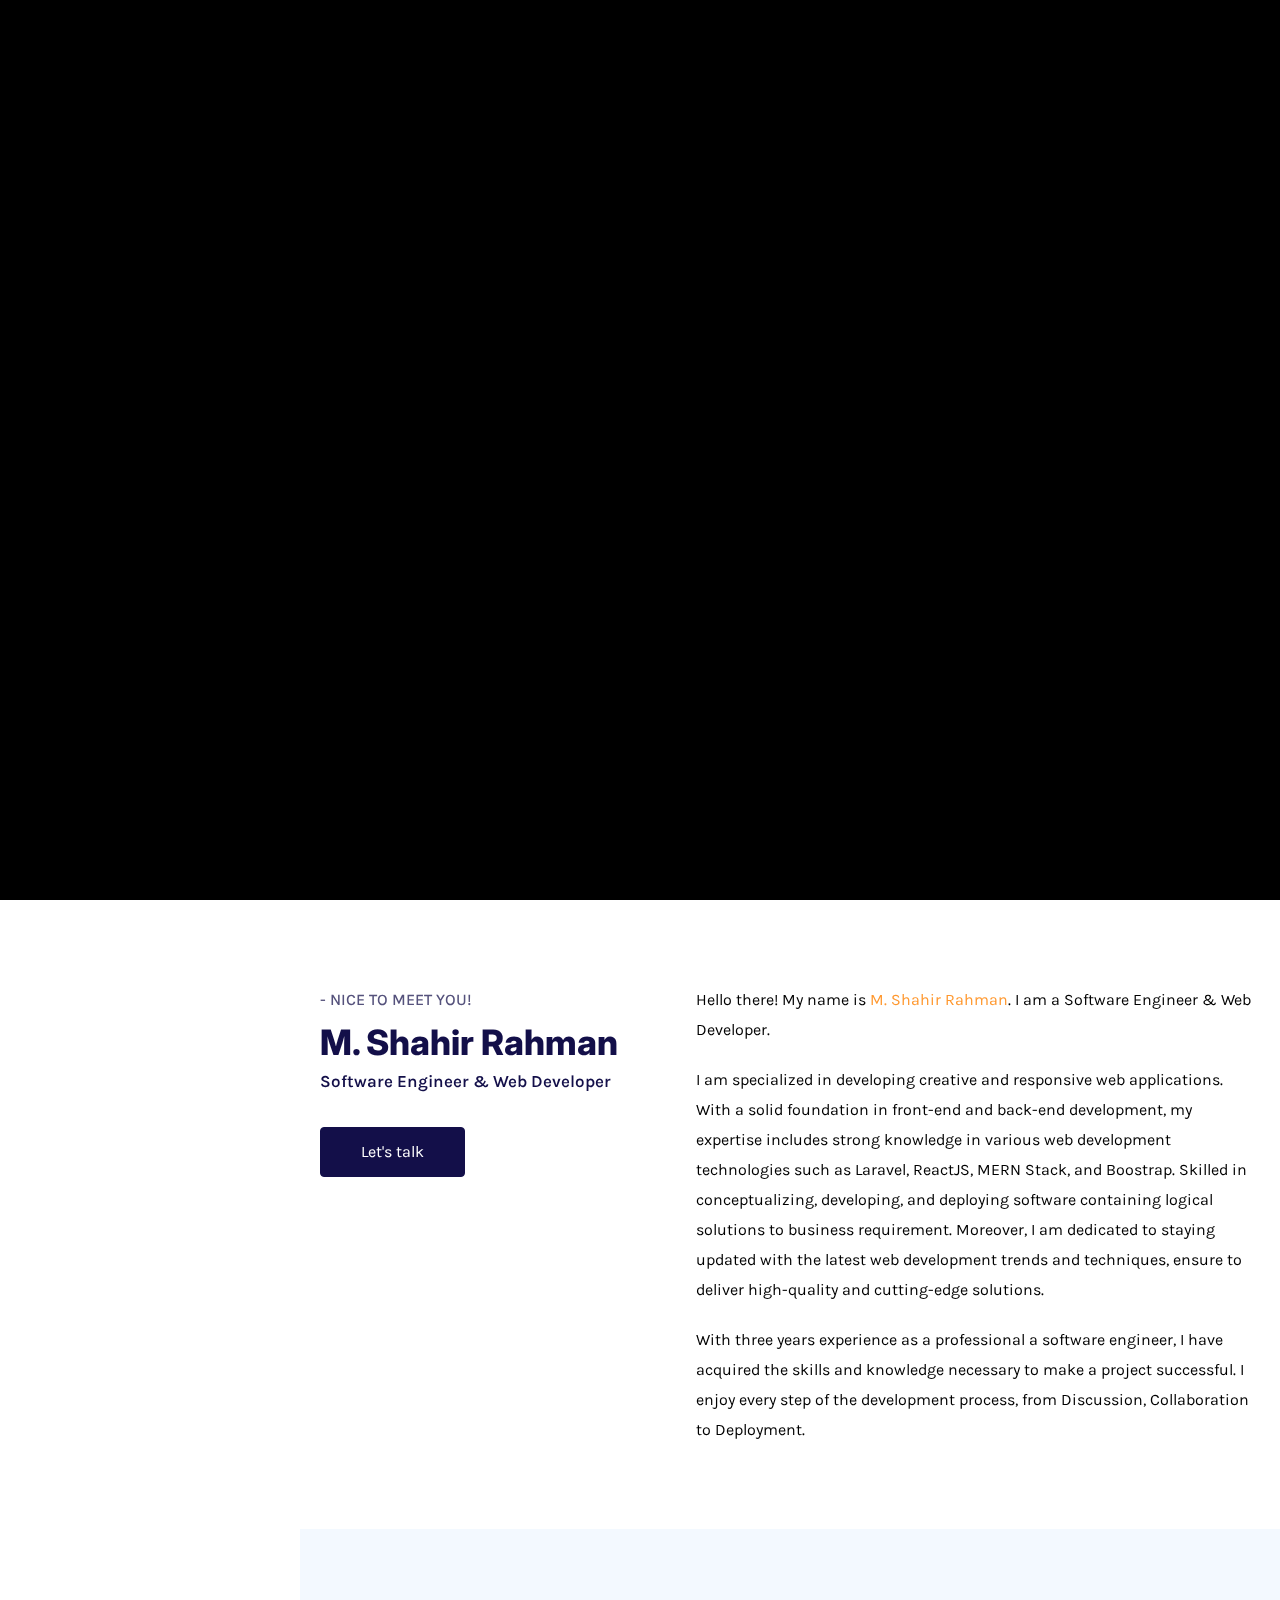
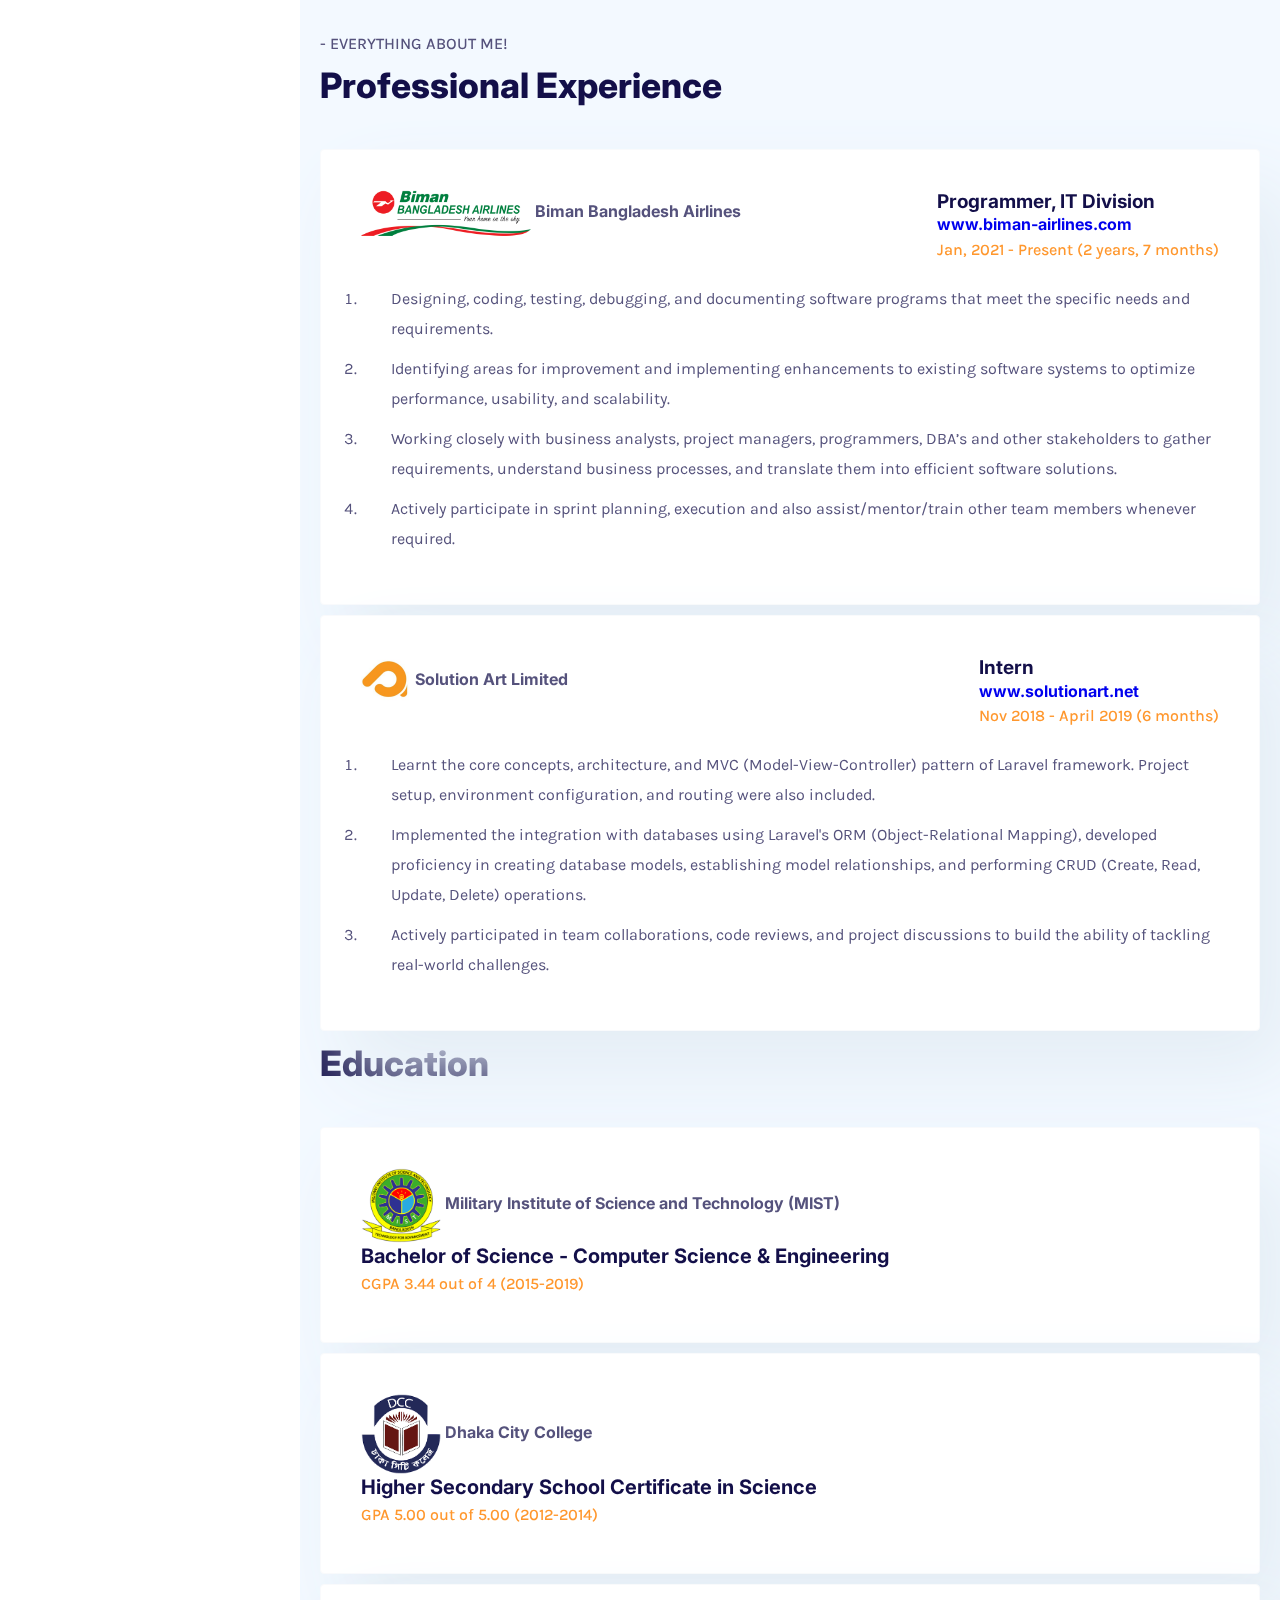
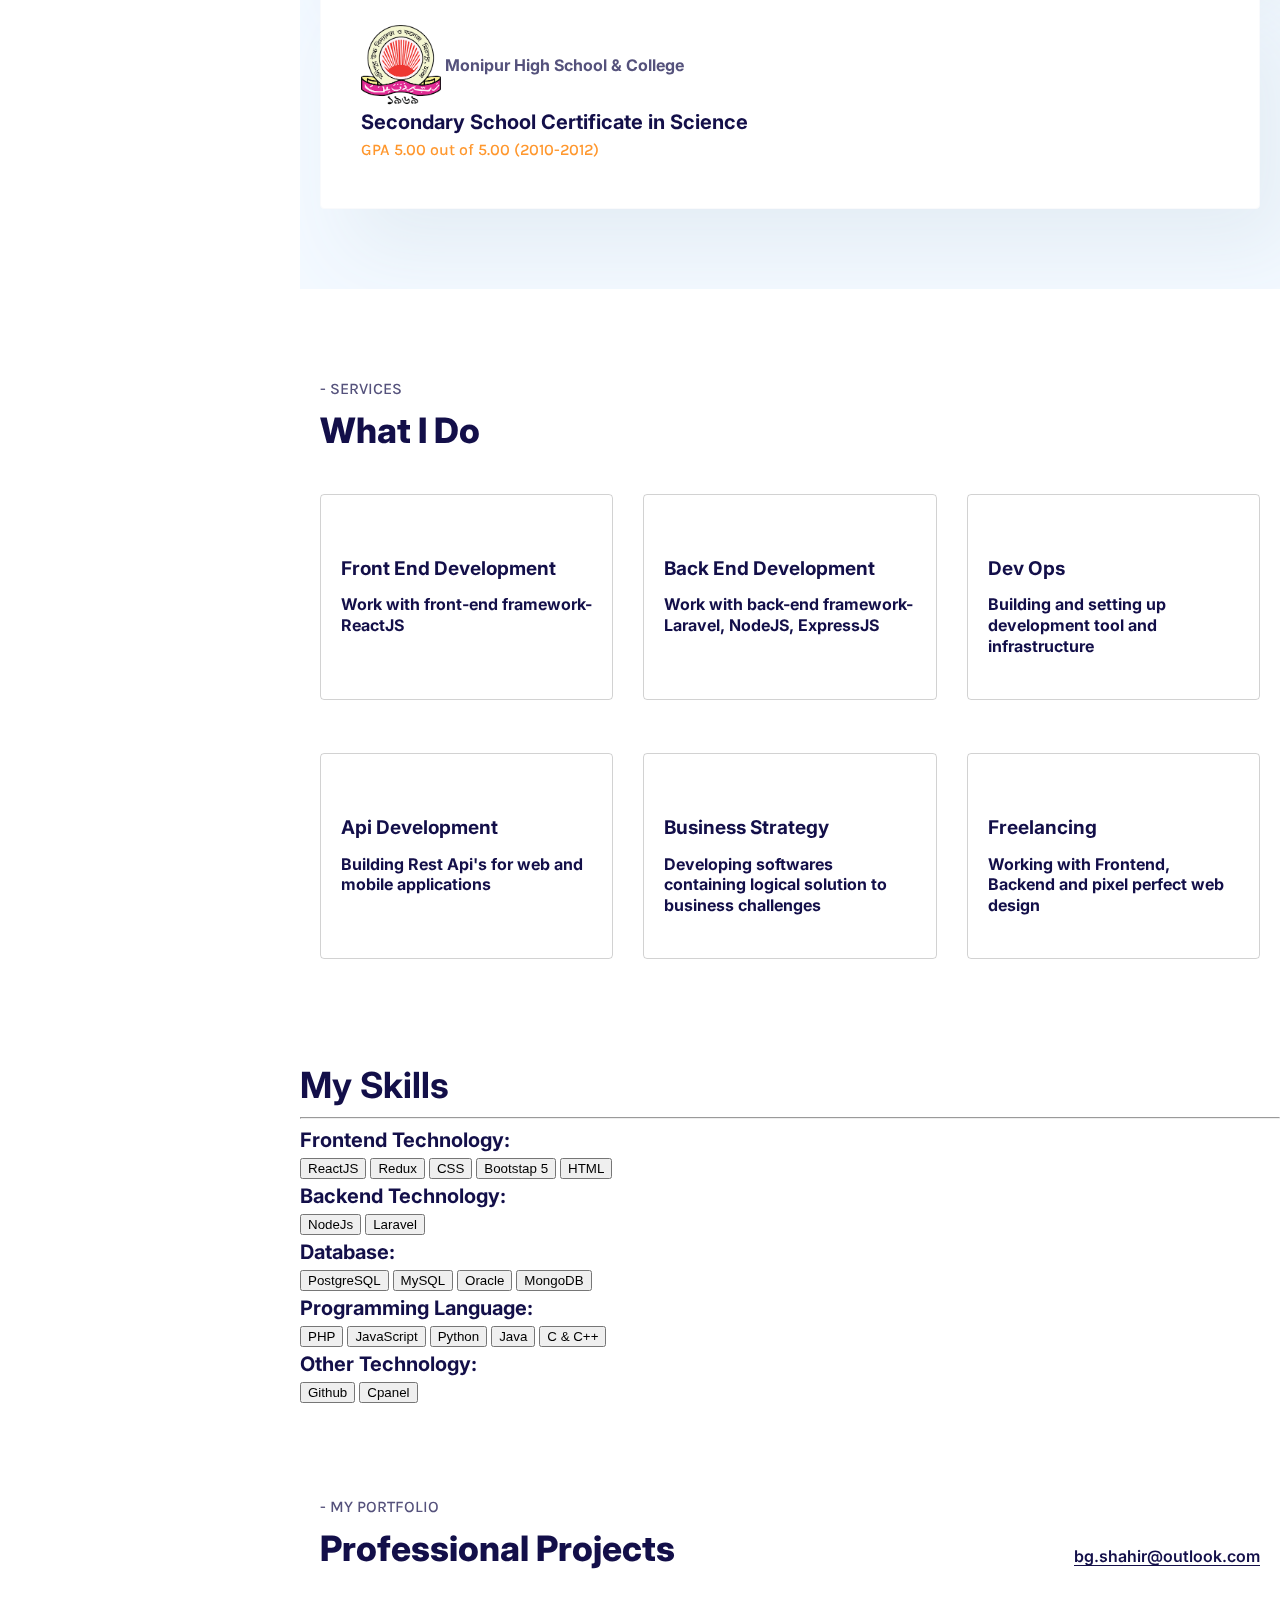
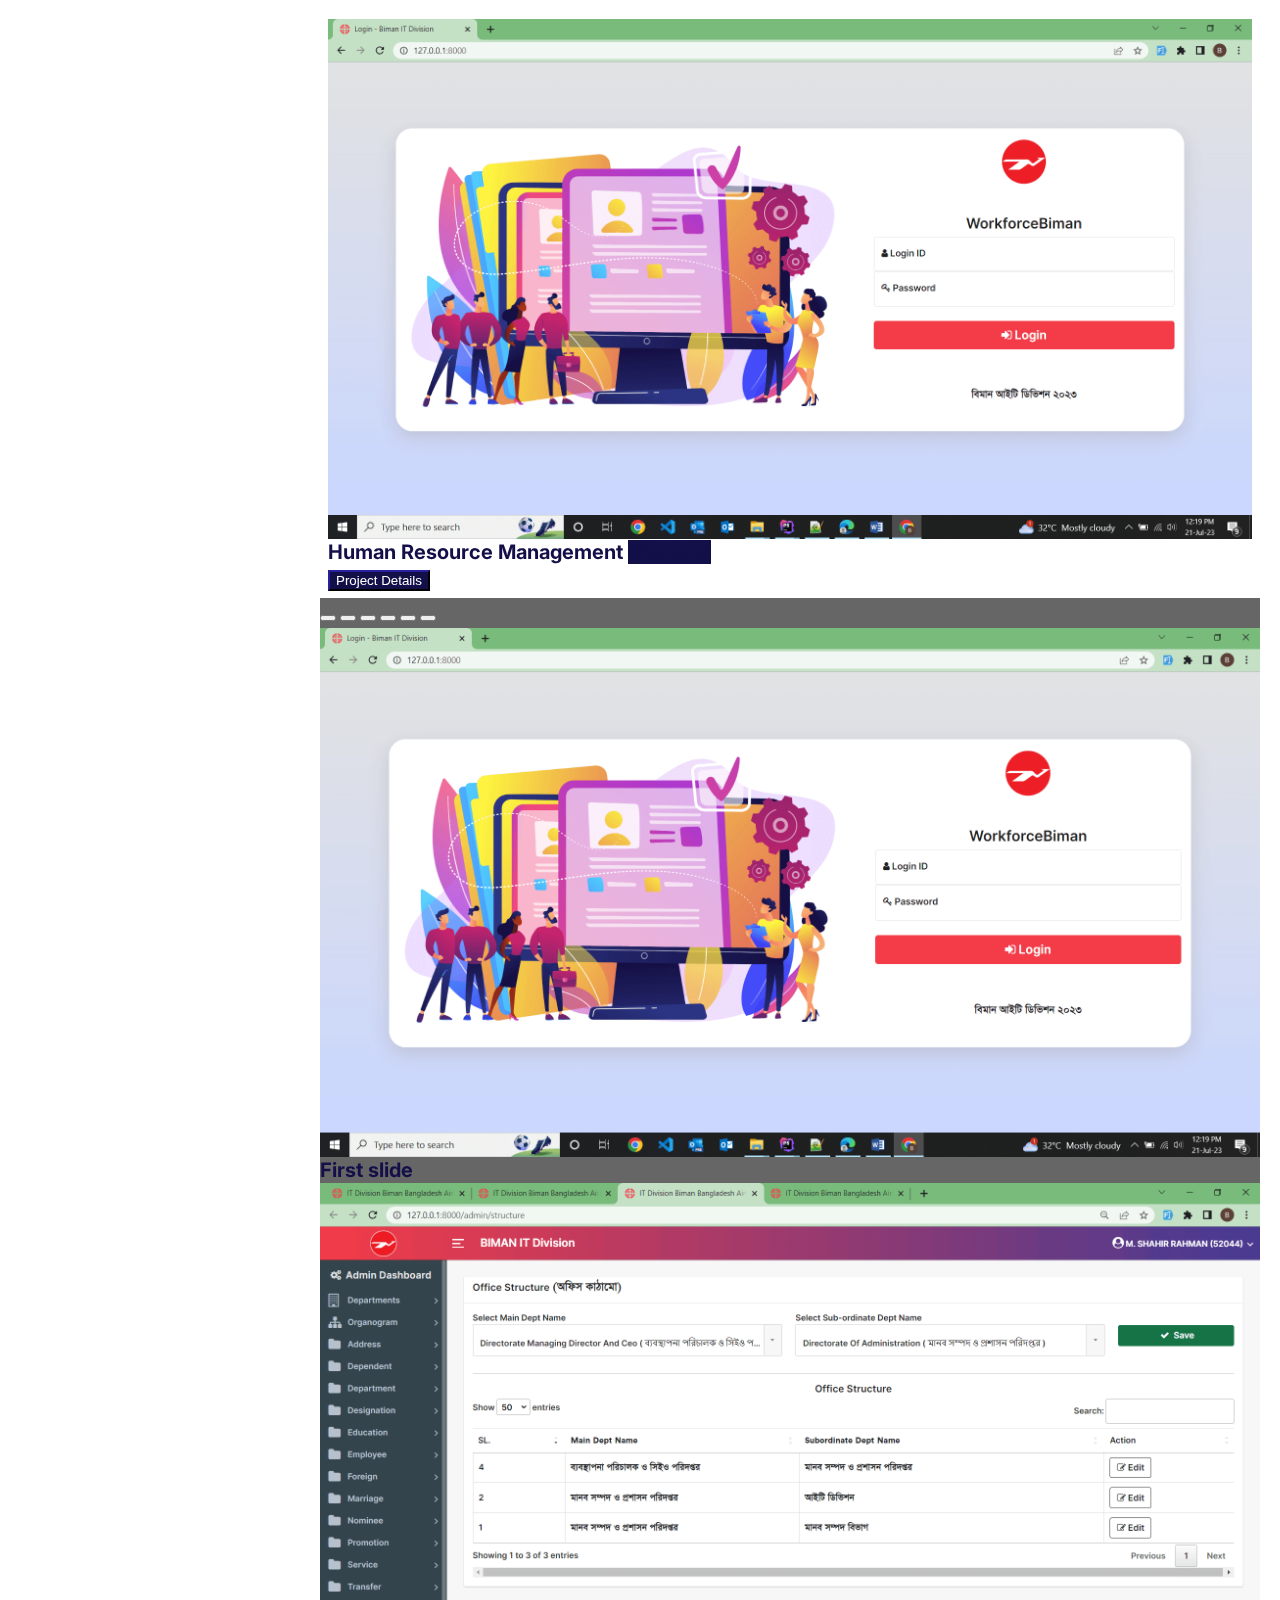
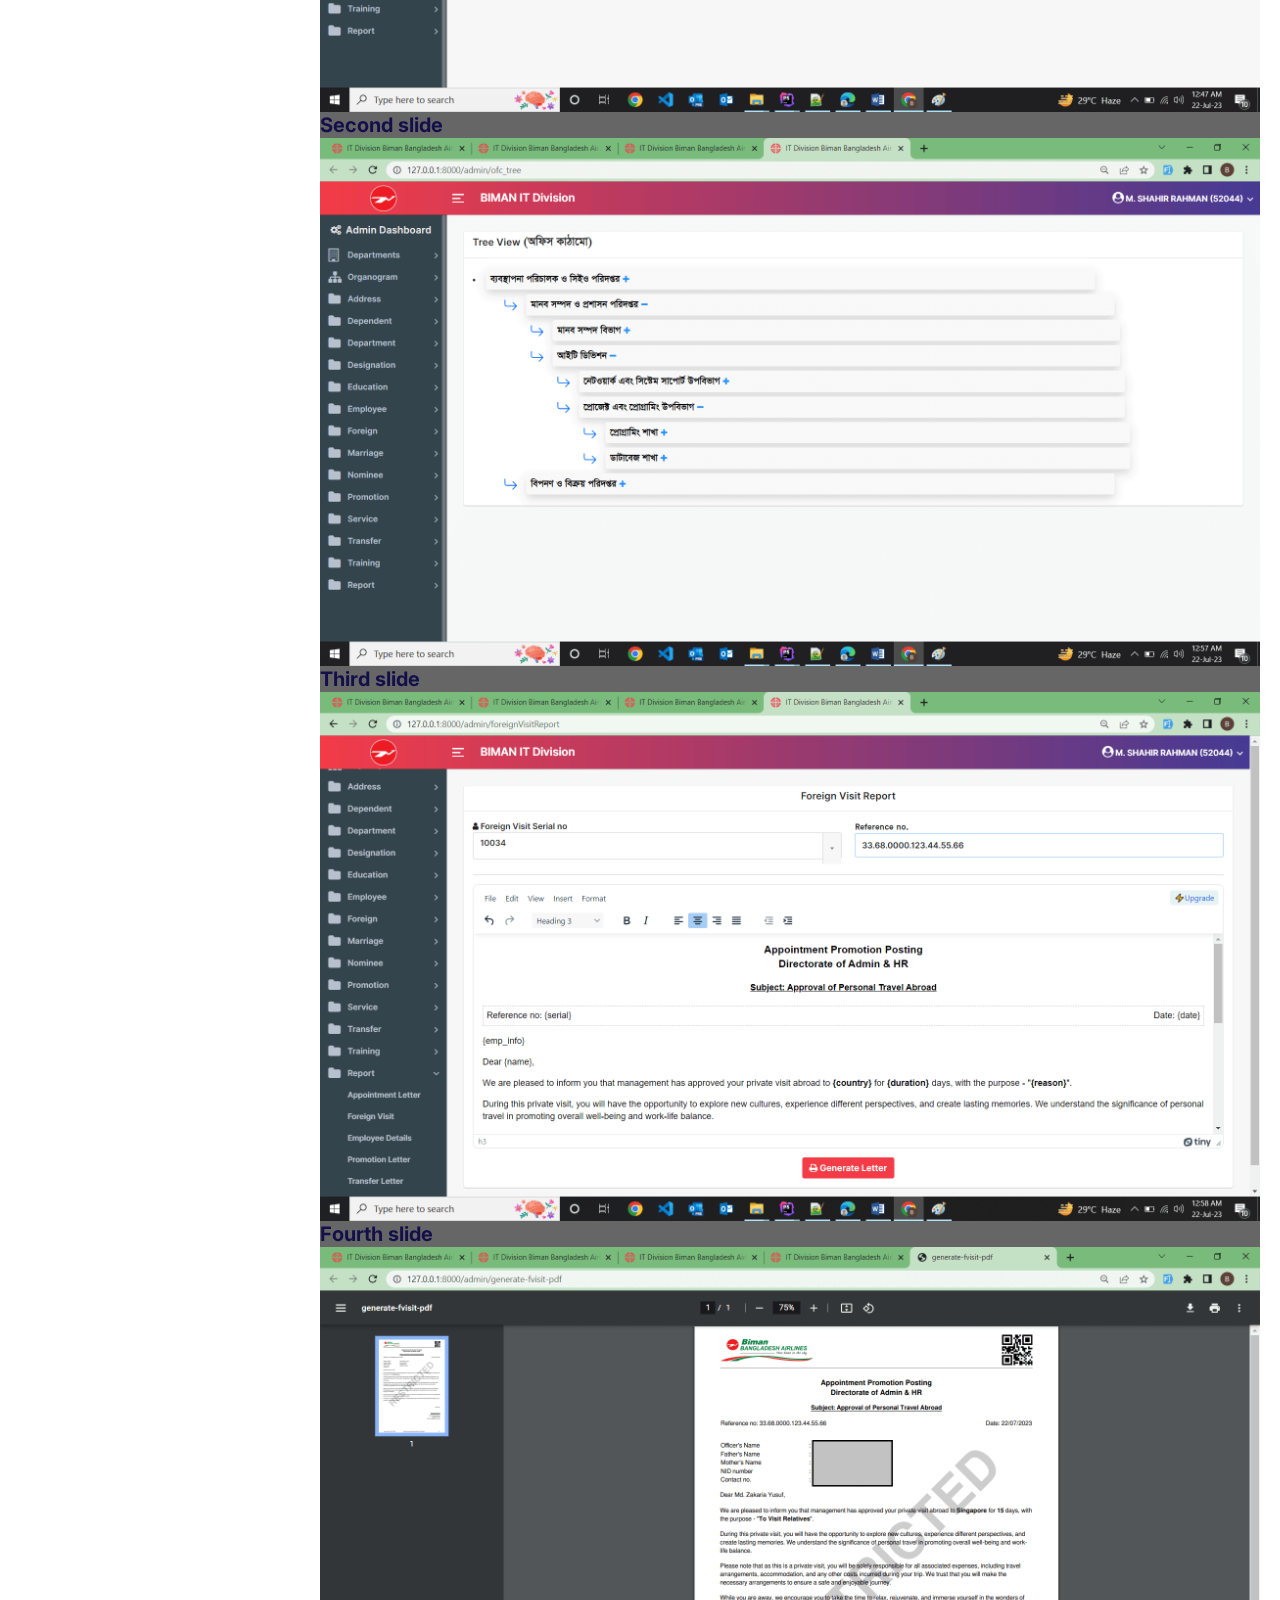
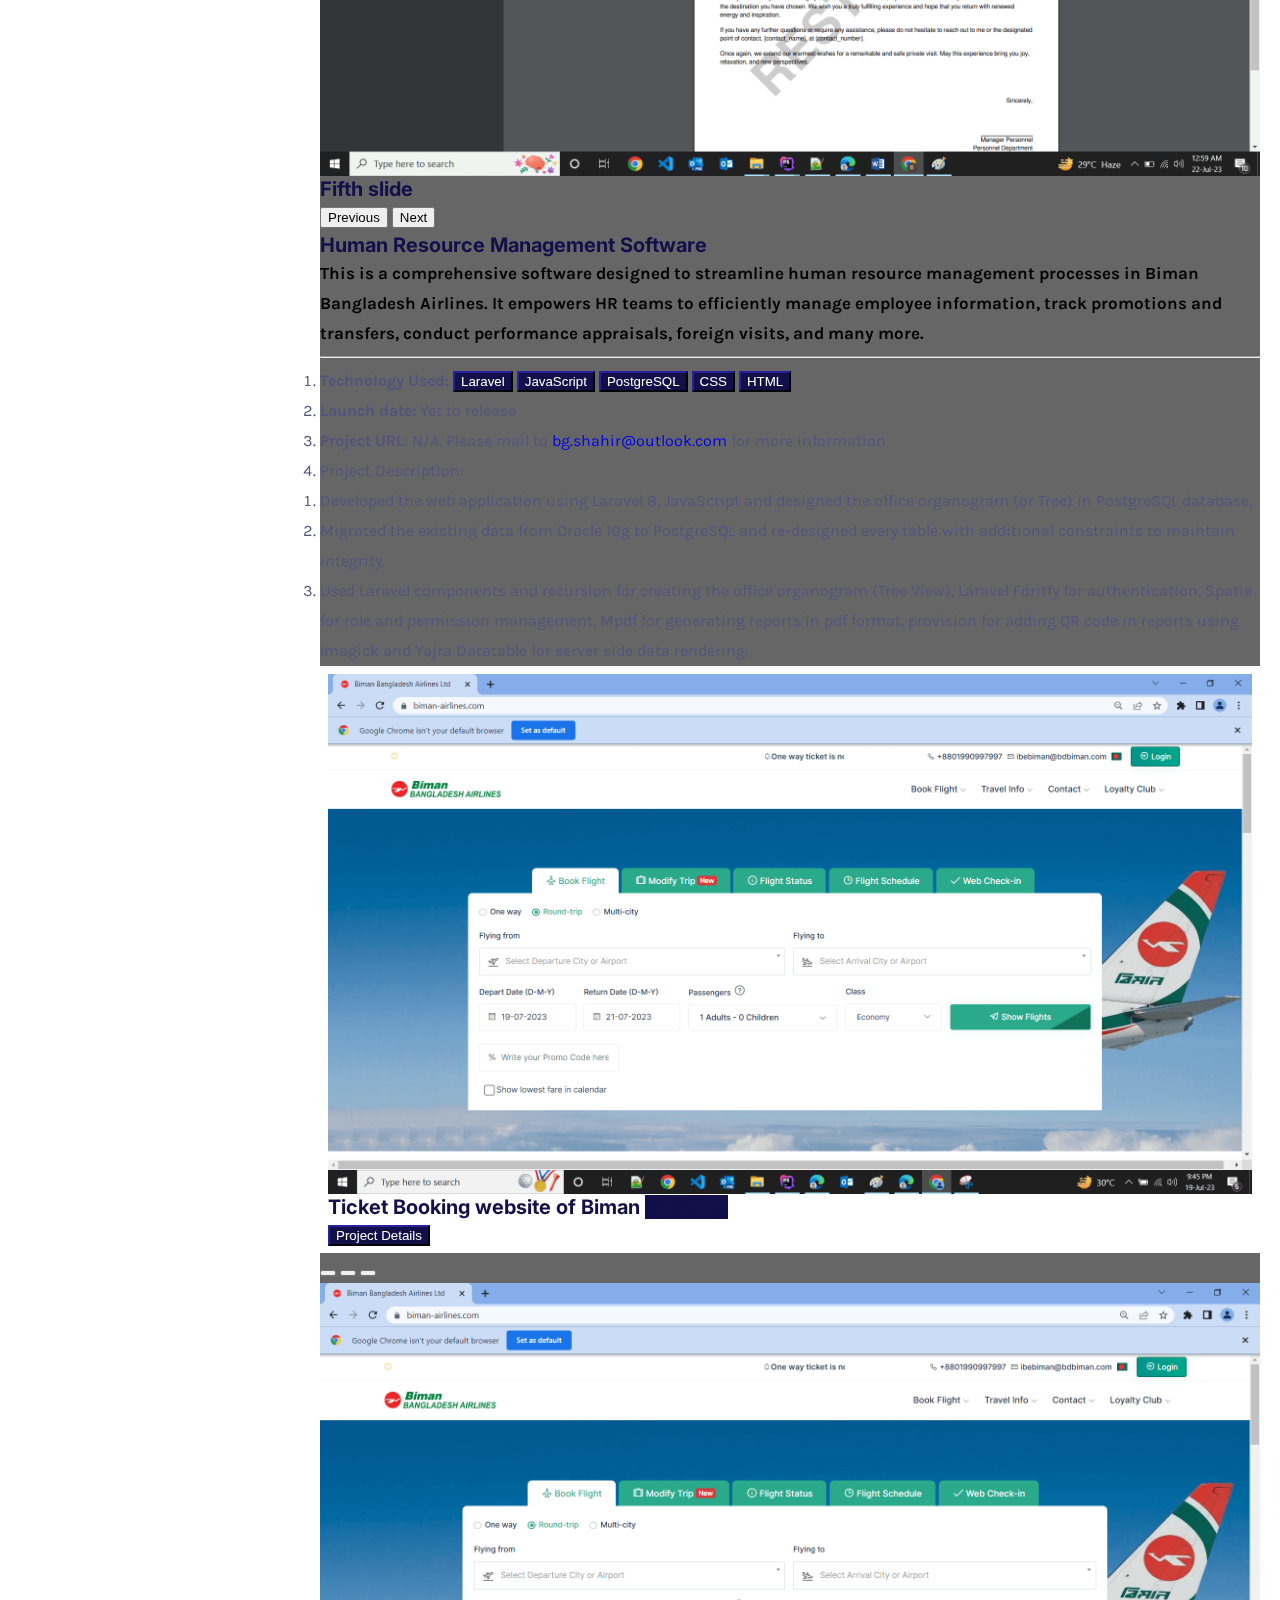
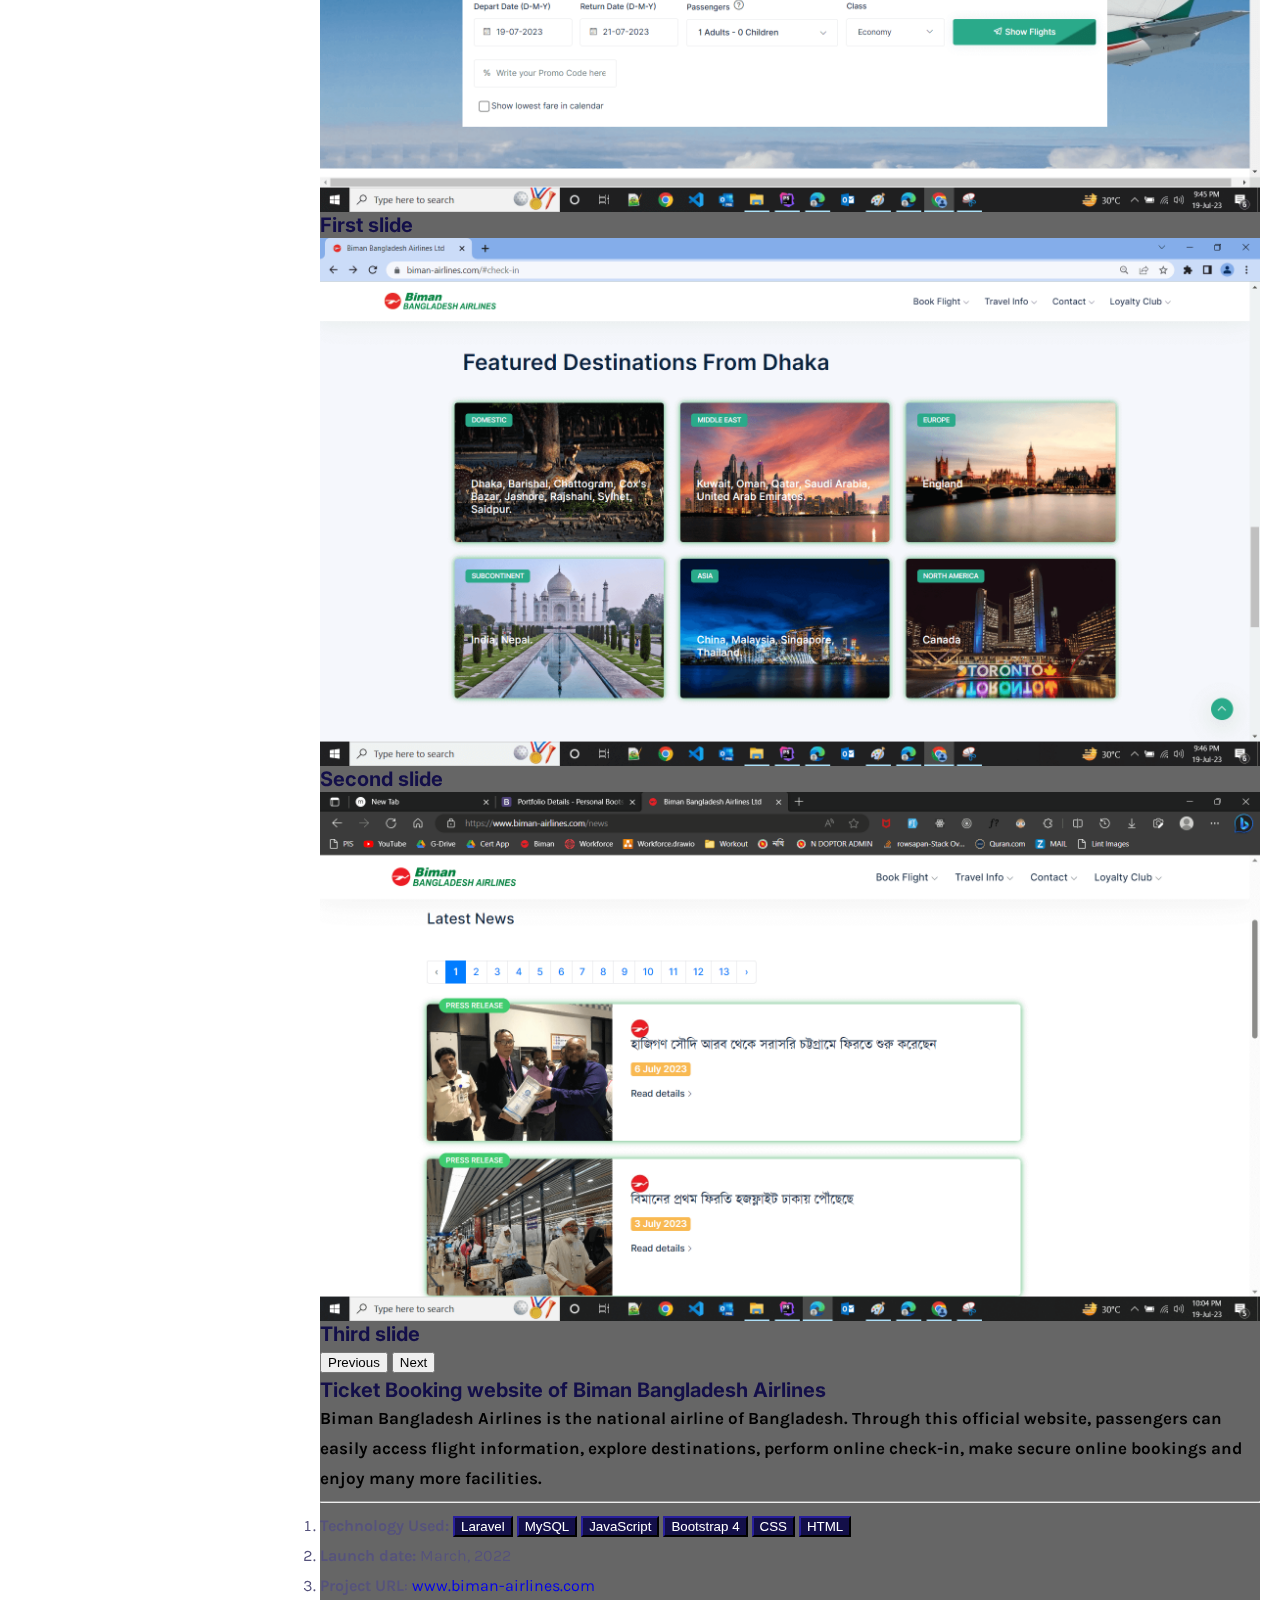
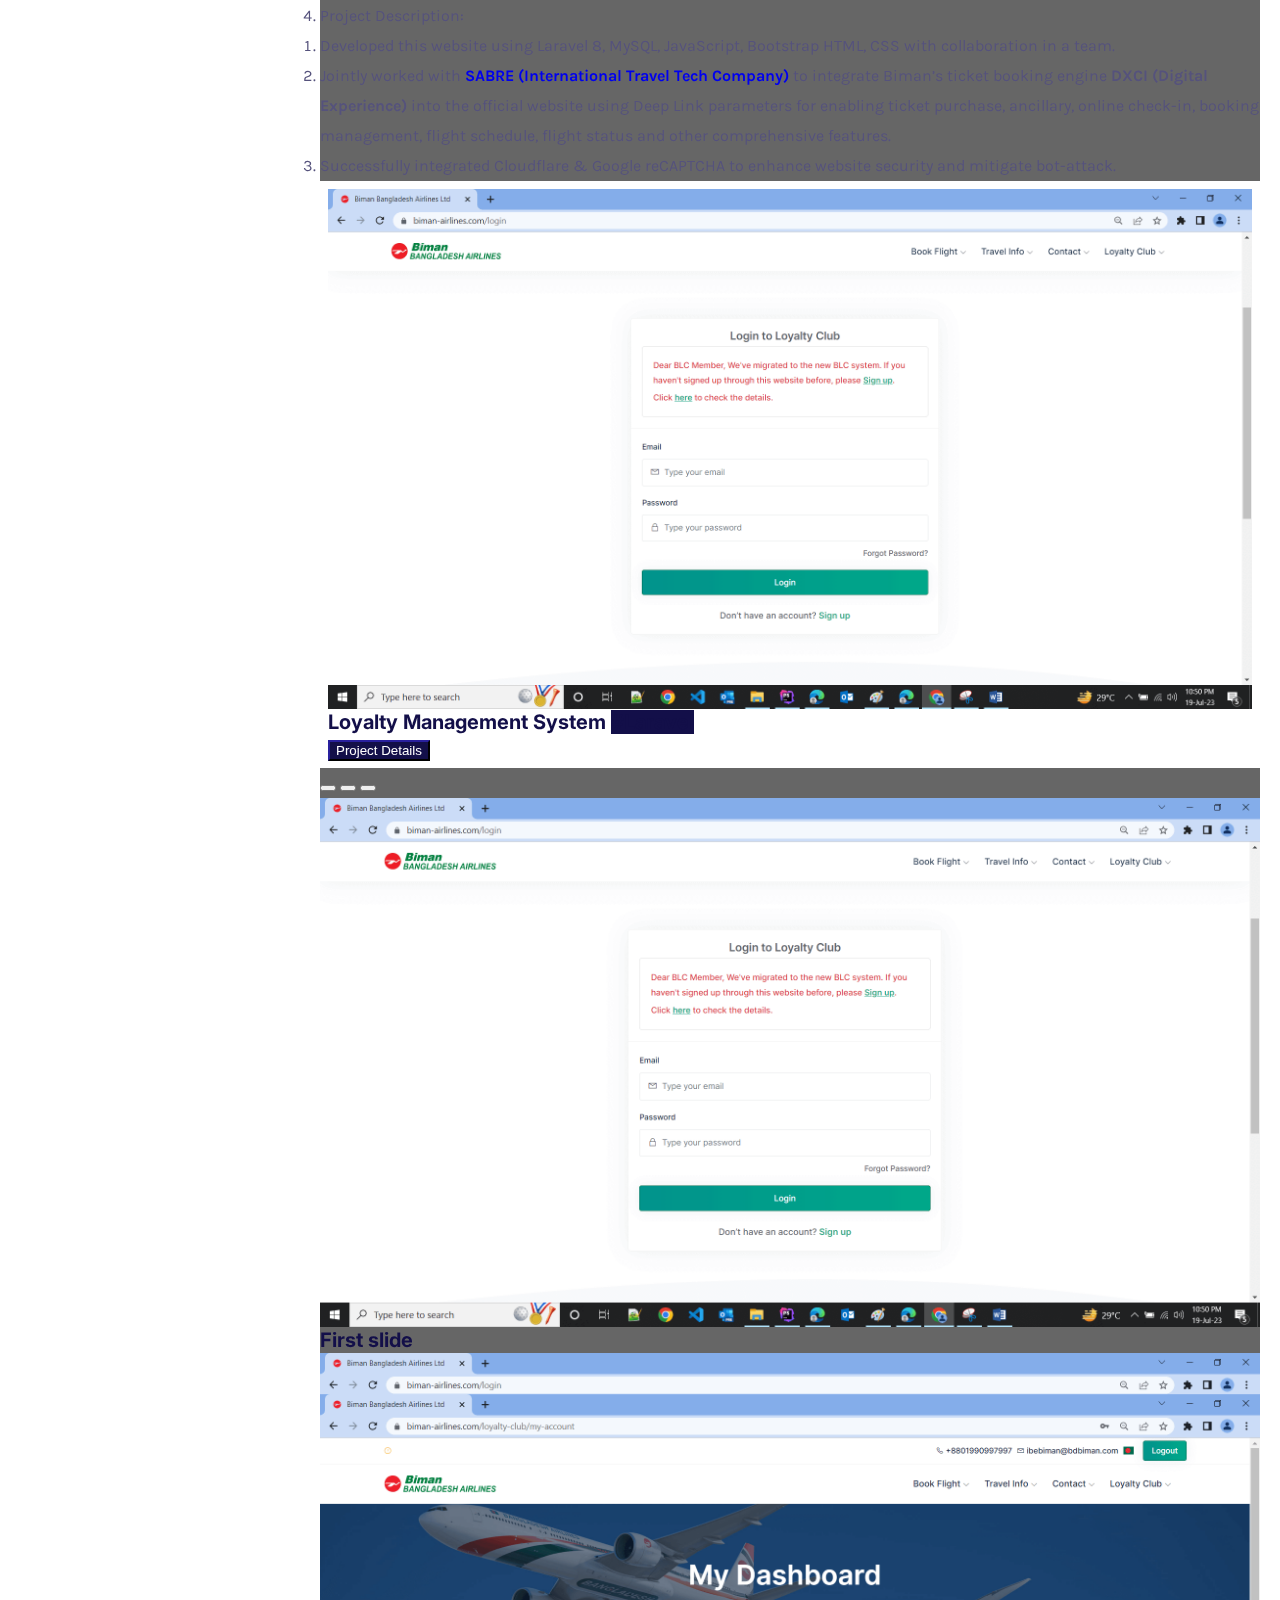
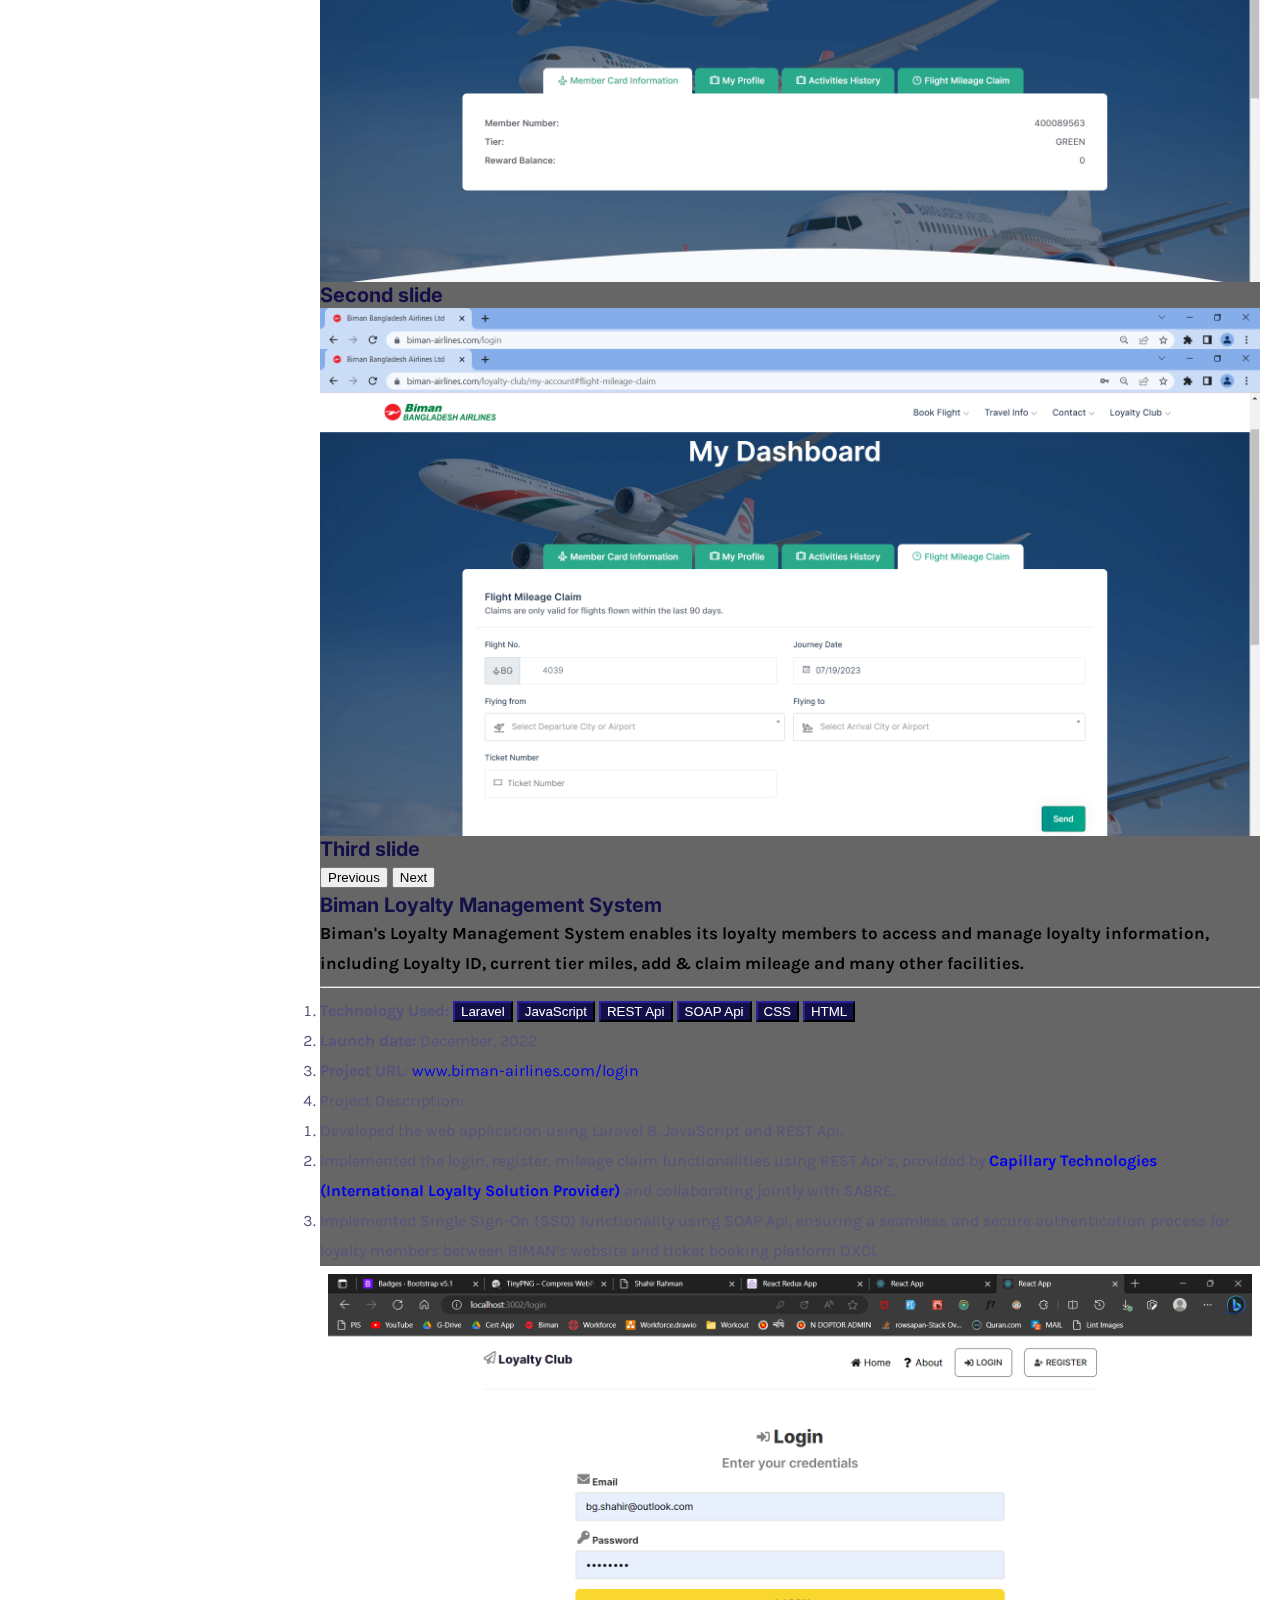
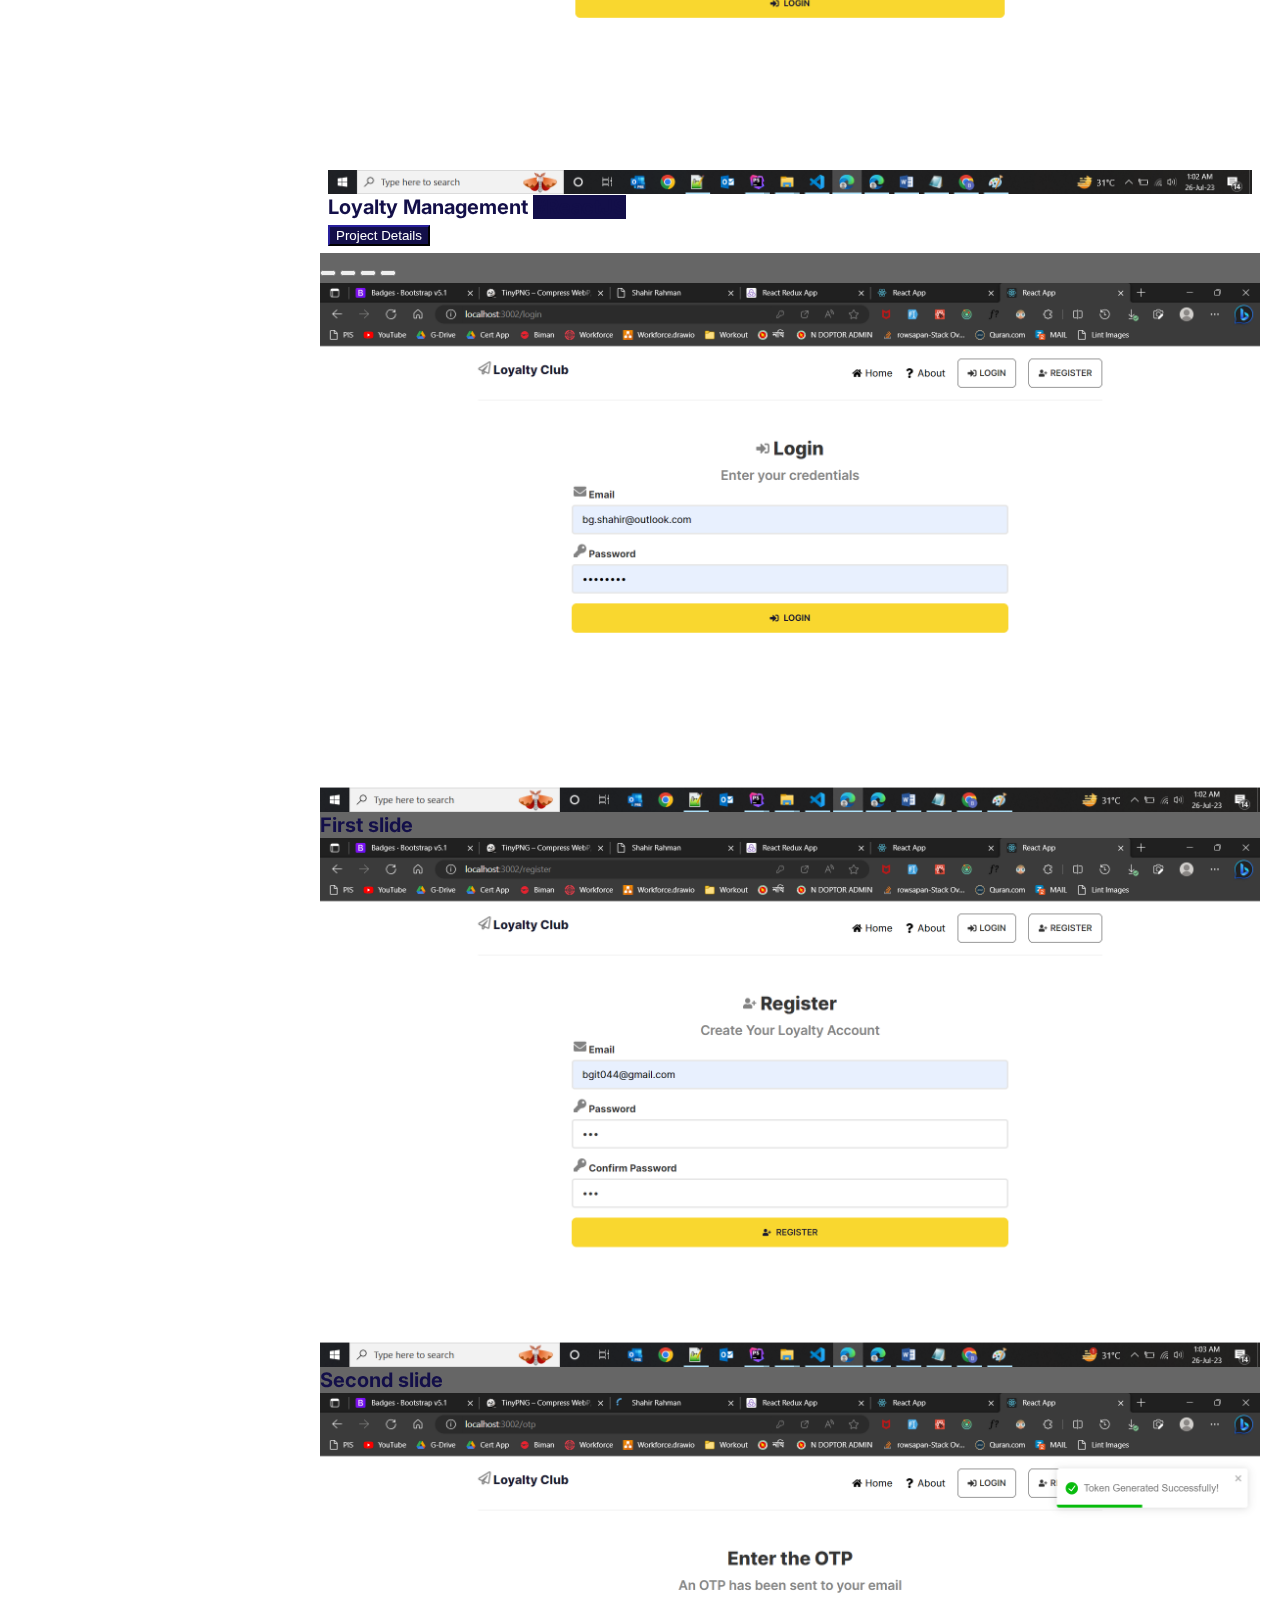
==== index.html @ a98225df "minor change" ====
<!DOCTYPE html>
<!--[if lt IE 7 ]>
<html class="ie ie6" lang="en"> <![endif]-->
<!--[if IE 7 ]>
<html class="ie ie7" lang="en"> <![endif]-->
<!--[if IE 8 ]>
<html class="ie ie8" lang="en"> <![endif]-->
<!--[if (gte IE 9)|!(IE)]><!-->
<html lang="en"> <!--<![endif]-->

<head>

    <meta http-equiv="Content-Type" content="text/html; charset=utf-8"/>

    <meta name="description" content="Name of your web site">
    <meta name="author" content="Marketify">

    <meta name="viewport" content="width=device-width, initial-scale=1, maximum-scale=1">

    <title>Shahir Rahman</title>

    <!-- STYLES -->
    <link href="https://fonts.googleapis.com/css2?family=Karla:ital,wght@0,200;0,300;0,400;0,500;0,600;0,700;0,800;1,200;1,300;1,400;1,500;1,600;1,700;1,800&display=swap"
          rel="stylesheet">
    <link href="https://fonts.googleapis.com/css2?family=Inter:wght@100;200;300;400;500;600;700;800;900&display=swap"
          rel="stylesheet">
    <link href="https://fonts.googleapis.com/css2?family=Kristi&display=swap" rel="stylesheet">

    <link href="https://cdn.jsdelivr.net/npm/bootstrap@5.0.2/dist/css/bootstrap.min.css" rel="stylesheet"
          integrity="sha384-EVSTQN3/azprG1Anm3QDgpJLIm9Nao0Yz1ztcQTwFspd3yD65VohhpuuCOmLASjC" crossorigin="anonymous">

    <link rel="stylesheet" href="https://cdnjs.cloudflare.com/ajax/libs/font-awesome/6.4.0/css/all.min.css" integrity="sha512-iecdLmaskl7CVkqkXNQ/ZH/XLlvWZOJyj7Yy7tcenmpD1ypASozpmT/E0iPtmFIB46ZmdtAc9eNBvH0H/ZpiBw==" crossorigin="anonymous" referrerpolicy="no-referrer" />

    <link rel="stylesheet" type="text/css" href="css/plugins.css"/>
    <link rel="stylesheet" type="text/css" href="css/style.css"/>
    <!--[if lt IE 9]>
    <script type="text/javascript" src="js/modernizr.custom.js"></script> <![endif]-->
    <!-- /STYLES -->

    <style>
        .modal-backdrop {
            /* bug fix - no overlay */
            display: none;
        }
        .modal {
            background-color: rgba(0,0,0,0.6); /* <-- this is the culprit */
            margin-top: -.3rem !important;
            z-index: 20!important; /* Choose a higher value depending on the context */
        }
        /* Position the close button */
        .btn-close {
            position: absolute;
            right: -45px !important; /* Adjust the right position as needed */
            z-index: 9999; /* Ensure it's above other elements */
            font-size: 20px;
            background-color: white;
            border: none;
            cursor: pointer;
            display: block;
            width: 40px;
            height: 40px;
            text-decoration: none;
            color: #fff;
            border: 2px solid #050505;
            border-radius: 10px;
            -webkit-transition: all .3s ease;
            -moz-transition: all .3s ease;
            -ms-transition: all .3s ease;
            -o-transition: all .3s ease;
            transition: all .3s ease;
        }

        .btn-close:hover {
            border-radius: 100%;
        }

        .btn-primary {
            color: #fff;
            background-color: #130F49;
            border-color: #130F49;
        }

        .btn-primary:hover {
            background-color: transparent;
            color: #55527c;
            border-color: #130F49;
        }
        .btn-lg:hover{
            transform: scale(0.98); /* Shrink the button by 5% on hover */
        }
        .btn-primary:focus {
            background-color: transparent;
            color: #55527c;
            border-color: #130F49;
        }
        p{
            color: black;
        }
        .bg-primary {
            background-color: #130F49!important;
        }
    </style>


</head>

<body>

<!-- PRELOADER -->
<div id="preloader">
    <div class="loader_line"></div>
</div>
<!-- /PRELOADER -->

<!-- WRAPPER ALL -->
<div class="elisc_tm_all_wrap" data-magic-cursor="show">

    <div class="dodo_tm_one_page_wrapper">

        <!-- MOBILE MENU -->
        <div class="elisc_tm_topbar">
            <div class="topbar_inner">
                <div class="logo" data-type="image">
                    <!-- You can use text or image as logo. data-type values are: "image" and "text"  -->
                    <h5>Shahir Rahman</h5>
                    <a class="text" href="#"><span>Shahir</span></a>
                </div>
                <div class="trigger">
                    <div class="hamburger hamburger--slider">
                        <div class="hamburger-box">
                            <div class="hamburger-inner"></div>
                        </div>
                    </div>
                </div>
            </div>
        </div>
        <div class="elisc_tm_mobile_menu">
            <div class="inner">
                <div class="wrapper">
                    <div class="avatar">
                        <div class="image" data-img-url="img/portfolio/main_pic.jpg"></div>
                    </div>
                    <div class="menu_list">
                        <ul class="anchor_nav">
                            <li class="current"><a href="#home">Home</a></li>
                        <li><a href="#about">About</a></li>
                        <li><a href="#experience">Experience</a></li>
                        <li><a href="#service">Services</a></li>
                        <li><a href="#skill">Skills</a></li>
                        <li><a href="#portfolio">Portfolio</a></li>
                        <li><a href="#contact">Contact</a></li>
                        </ul>
                    </div>
                    <!-- <div class="social">
                        <ul>
                            <li><a href="#"><img class="svg" src="img/svg/social/facebook.svg" alt=""/></a></li>
                            <li><a href="#"><img class="svg" src="img/svg/social/twitter.svg" alt=""/></a></li>
                            <li><a href="#"><img class="svg" src="img/svg/social/instagram.svg" alt=""/></a></li>
                            <li><a href="#"><img class="svg" src="img/svg/social/dribbble.svg" alt=""/></a></li>
                            <li><a href="#"><img class="svg" src="img/svg/social/tik-tok.svg" alt=""/></a></li>
                        </ul>
                    </div> -->
                    <div class="copyright">
                        <p>Copyright Shahir Rahman &copy; 2023</p>
                    </div>
                </div>
            </div>
        </div>

        <!-- /MOBILE MENU -->

        <!-- SIDEBAR -->
        <div class="elisc_tm_sidebar">
            <div class="sidebar_inner">
                <div class="author">
                    <div class="image">
                        <img src="img/thumbs/1-1.jpg" alt=""/>
                        <div class="main" data-img-url="img/portfolio/main_pic_square.jpg"></div>
                    </div>
                    <div class="name">
                        <h3><span>Shahir Rahman<span class="back">Shahir Rahman</span></span></h3>
                    </div>
                </div>
                <div class="menu scrollable">
                    <ul class="anchor_nav">
                        <li class="current"><a href="#home">Home</a></li>
                        <li><a href="#about">About</a></li>
                        <li><a href="#experience">Experience</a></li>
                        <li><a href="#service">Services</a></li>
                        <li><a href="#skill">Skills</a></li>
                        <li><a href="#portfolio">Portfolio</a></li>
                        <li><a href="#contact">Contact</a></li>
                    </ul>
                </div>
                <div class="copyright">
                    <!-- <div class="social">
                        <ul>
                            <li><a href="#"><i class="icon-facebook-1"></i></a></li>
                            <li><a href="#"><i class="icon-twitter-1"></i></a></li>
                            <li><a href="https://www.linkedin.com/in/shahir-rahman-493019a9/"><i class="icon-linkedin-1"></i></a></li>
                        </ul>
                    </div> -->
                    <div class="text">
                        <p>Copyright © 2023 M. Shahir Rahman. All rights reserved.</p>
                    </div>
                </div>
            </div>
        </div>
        <!-- /SIDEBAR -->

        <!-- MAINPART -->
        <div class="elisc_tm_mainpart">
            <div class="mainpart_inner">
                <!-- HOME -->
                <div class="elisc_tm_section animated" id="home">
                    <div class="elisc_tm_home">
                        <div class="tm_content">
                            <div class="details">
                                <div class="left">
                                    <div class="title">
                                        <h3>Hi, I'm <span class="blueColor">Shahir!</span></h3>
                                        <h3>
												<span class="cd-headline rotate-1"> <!-- ANIMATE TEXT VALUES: zoom, rotate-1, letters type, letters rotate-2, loading-bar, slide, clip, letters rotate-3, letters scale, push,  -->
													<span class="blc">Creative</span>
													<span class="cd-words-wrapper">
													  <b class="is-visible">Web Developer</b>
													  <b>Software Eng.</b>
													  <b>Programmer</b>
													</span>
												</span>
                                        </h3>
                                        <h5>from Bangladesh</h5>
                                    </div>
                                    <div class="subtitle">
                                        <p>I'm a Software Engineer &amp; Web Developer having <span class="blueColor">3+ years</span> of experience. My expertise includes proficiency in Laravel, ReactJS, MERN Stack, REST Api, SOAP Api, Bootstrap, CSS.
                                        </p>
                                    </div>
                                    <div class="buttons">
                                        <div class="elisc_tm_button">
                                            <a class="anchor" href="#portfolio">My projects</a>
                                        </div>
                                        <div class="elisc_tm_button" data-style="border">
                                            <a class="anchor" href="cv/shahir_rahman_resume.pdf" target="_blank"><i class="fa-solid fa-download"></i> Download CV</a>
                                            
                                        </div>
                                    </div>
                                    <div class="info">
                                        <ul>
                                            <li><a href="mailto:bg.shahir@outlook.com"><i class="fa-solid fa-envelope"></i> bg.shahir@outlook.com</a></li>
                                            <li><a href="tel:+8801931131690"><i class="fa-solid fa-phone"></i> +8801931131690</a></li>
                                            <li><a href="https://www.linkedin.com/in/shahir-rahman-493019a9/" target="_blank"><i class="fa-brands fa-linkedin"></i> M. Shahir Rahman</a></li>
                                            <li><a href="https://www.linkedin.com/in/shahir-rahman-493019a9/" target="_blank"><i class="fa-brands fa-linkedin"></i> M. Shahir Rahman</a></li>
                                            <li><a class="href_location" href="#"><i class="fa-solid fa-location-dot"></i> Dhaka, Bangladesh</a></li>
                                        </ul>
                                    </div>
                                </div>
                                <div class="right">
                                    <img src="img/portfolio/main_pic_square.jpg" alt=""/>
                                </div>
                            </div>
                        </div>
                    </div>
                </div>
                <!-- /HOME -->

                <!-- ABOUT -->
                <div class="elisc_tm_section" id="about">
                    <div class="elisc_tm_about">
                        <div class="tm_content">
                            <div class="elisc_tm_biography">
                                <div class="left">
                                    <div class="title">
                                        <span class="mini"> - Nice to meet you!</span>
                                        <h3 class="name">M. Shahir Rahman</h3>
                                        <span class="job">
												<span class="cd-headline rotate-1"> <!-- ANIMATE TEXT VALUES: zoom, rotate-1, letters type, letters rotate-2, loading-bar, slide, clip, letters rotate-3, letters scale, push,  -->
													<span class="blc">Software Engineer &amp;</span>
													<span class="cd-words-wrapper">
													  <b class="is-visible">Web Developer</b>
													  <b>Programmer</b>
													</span>
												</span>
											</span>
                                    </div>
                                    <div class="elisc_tm_button">
                                        <a class="anchor" href="#contact">Let's talk</a>
                                    </div>
                                </div>
                                <div class="right">
                                    <div class="text">
                                        <p>Hello there! My name is <span class="yellowColor">M. Shahir Rahman</span>. I
                                            am a Software Engineer &amp; Web Developer.
                                        <p>
                                            I am specialized in developing creative and responsive web applications. With a solid foundation in front-end and back-end development, my expertise includes strong knowledge in various web development technologies such as Laravel, ReactJS, MERN Stack, and Boostrap. Skilled in conceptualizing, developing, and deploying software containing logical solutions to business requirement. Moreover, I am dedicated to staying updated with the latest web development trends and techniques, ensure to deliver high-quality and cutting-edge solutions.
                                        </p>
                                        <p>With three years experience as a professional a software engineer, I have
                                            acquired the skills and knowledge necessary to make a project successful.
                                            I enjoy every step of the development process, from Discussion, Collaboration to Deployment.
                                        </p>
                                    </div>
                                </div>
                            </div>
                        </div>

                        <div class="elisc_tm_experience" id="experience">
                            <div class="tm_content">
                                <div class="elisc_tm_title">
                                    <span>- Everything about me!</span>
                                    <h3>Professional Experience</h3>
                                </div>
                                <div class="list">
                                    <ul>
                                        <li>
                                            <div class="list_inner">
                                                <div class="short">
                                                    <div class="place">
                                                        <img style="width: 170px; height: auto;" src="img/logo/1080x300.png" alt=""/>
                                                        <span><strong>Biman Bangladesh Airlines</strong></span>
                                                    </div>
                                                    <div class="job">
                                                        <h3>Programmer, IT Division</h3>
                                                        <h6><a href="www.biman-airlines.com">www.biman-airlines.com</a></h6>
                                                        <span class="yellowColor">Jan, 2021 - Present (2 years, 7 months)</span>
                                                    </div>
                                                    
                                                </div>
                                                <div class="text">
                                                    <p>
                                                        <ol class="list-group list-group-numbered">
                                                            <li class="list-group-item d-flex justify-content-between align-items-start">
                                                              <div class="ms-2 me-auto">
                                                                <div class="fw-bold">Designing, coding, testing, debugging, and documenting software programs that meet the specific needs and requirements.</div>
                                                              </div>
                                                            </li>
                                                            <li class="list-group-item d-flex justify-content-between align-items-start">
                                                              <div class="ms-2 me-auto">
                                                                <div class="fw-bold">Identifying areas for improvement and implementing enhancements to existing software systems to optimize performance, usability, and scalability.</div>
                                                              </div>
                                                            </li>
                                                            <li class="list-group-item d-flex justify-content-between align-items-start">
                                                              <div class="ms-2 me-auto">
                                                                <div class="fw-bold">Working closely with business analysts, project managers, programmers, DBA’s and other stakeholders to gather requirements, understand business processes, and translate them into efficient software solutions.</div>
                                                              </div>
                                                            </li>
                                                            <li class="list-group-item d-flex justify-content-between align-items-start">
                                                                <div class="ms-2 me-auto">
                                                                  <div class="fw-bold">Actively participate in sprint planning, execution and also assist/mentor/train other team members whenever required.</div>
                                                                </div>
                                                              </li>
                                                          </ol>
                                                      </p>
                                                </div>
                                            </div>
                                        </li>
                                        <li>
                                            <div class="list_inner">
                                                <div class="short">
                                                    <div class="place">
                                                        <img style="width: 50px; height: auto;" src="img/logo/solution_art_ltd.jpg" alt=""/>
                                                        <span><strong>Solution Art Limited</strong></span>
                                                    </div>
                                                    <div class="job">
                                                        <h3>Intern</h3>
                                                        <h6><a href="www.solutionart.net">www.solutionart.net</a></h6>
                                                        <span class="yellowColor">Nov 2018 - April 2019 (6 months)</span>
                                                    </div>
                                                </div>
                                                <div class="text">
                                                    <p>
                                                        <ol class="list-group list-group-numbered">
                                                            <li class="list-group-item d-flex justify-content-between align-items-start">
                                                              <div class="ms-2 me-auto">
                                                                <div class="fw-bold">Learnt the core concepts, architecture, and MVC (Model-View-Controller) pattern of Laravel framework. Project setup, environment configuration, and routing were also included.</div>
                                                              </div>
                                                            </li>
                                                            <li class="list-group-item d-flex justify-content-between align-items-start">
                                                              <div class="ms-2 me-auto">
                                                                <div class="fw-bold">Implemented the integration with databases using Laravel's ORM (Object-Relational Mapping), developed proficiency in creating database models, establishing model relationships, and performing CRUD (Create, Read, Update, Delete) operations.
                                                                </div>
                                                              </div>
                                                            </li>
                                                            <li class="list-group-item d-flex justify-content-between align-items-start">
                                                              <div class="ms-2 me-auto">
                                                                <div class="fw-bold">Actively participated in team collaborations, code reviews, and project discussions to build the ability of tackling real-world challenges.</div>
                                                              </div>
                                                            </li>
                                                          </ol>
                                                      </p>
                                                </div>
                                            </div>
                                        </li>
                                    </ul>
                                </div>
                                <div class="elisc_tm_title">
                                    <h3>Education</h3>
                                </div>
                                <div class="list">
                                    <ul>
                                        <li>
                                            <div class="list_inner">
                                                <div class="place">
                                                    <img style="width: 80px; height: auto;" src="img/logo/mist.png" alt=""/>
                                                    <span><strong> Military Institute of Science and Technology (MIST) </strong></span>
                                                </div>
                                                <div class="job">
                                                    <h5>Bachelor of Science - Computer Science & Engineering</h5>
                                                    <span  class="yellowColor">CGPA 3.44 out of 4 (2015-2019)</span>
                                                </div>
                                                <!-- /Modalbox Info Start -->

                                            </div>
                                        </li>
                                        <li>
                                            <div class="list_inner">
                                                <div class="place">
                                                    <img style="width: 80px; height: auto;" src="img/logo/city_college.png" alt=""/>
                                                    <span><strong> Dhaka City College </strong></span>
                                                </div>
                                                <div class="job">
                                                    <h5>Higher Secondary School Certificate in Science</h5>
                                                    <span  class="yellowColor">GPA 5.00 out of 5.00 (2012-2014)</span>
                                                </div>
                                                <!-- /Modalbox Info Start -->

                                            </div>
                                        </li>
                                        <li>
                                            <div class="list_inner">
                                                <div class="place">
                                                    <img style="width: 80px; height: auto;" src="img/logo/monipur.png" alt=""/>
                                                    <span><strong> Monipur High School & College </strong></span>
                                                </div>
                                                <div class="job">
                                                    <h5>Secondary School Certificate in Science</h5>
                                                    <span  class="yellowColor">GPA 5.00 out of 5.00 (2010-2012)</span>
                                                </div>
                                                <!-- /Modalbox Info Start -->

                                            </div>
                                        </li>
                                    </ul>
                                </div>
                            </div>
                        </div>
                    </div>
                </div>
                <!-- /ABOUT -->

                <!-- SERVICES -->
                 <div class="elisc_tm_section" id="service">
                    <div class="elisc_tm_services">
                        <div class="tm_content">
                            <div class="elisc_tm_service_title">
                                <div class="elisc_tm_title">
                                    <span>- Services</span>
                                    <h3>What I Do</h3>
                                </div>
                            </div>
                            <div class="service_list">
                                <ul>
                                    <li>
                                        <div class="list_inner">
                                            <div class="details">
                                                <div class="title">
                                                    <span><strong></strong></span>
                                                    <i class="fa-brands fa-react fa-2xl"></i>
                                                    <h3>Front End Development</h3>
                                                </div>
                                                <div class="text">
                                                    <h6>Work with front-end framework- ReactJS</h6>
                                                </div>
                                            </div>
                                        </div>
                                    </li>
                                    <li>
                                        <div class="list_inner">
                                            <div class="details">
                                                <div class="title">
                                                    <span><strong></strong></span>
                                                    <i class="fa-solid fa-code fa-xl"></i>
                                                    <h3>Back End Development</h3>
                                                </div>
                                                <div class="text">
                                                    <h6>Work with back-end framework- Laravel, NodeJS, ExpressJS</h6>
                                                </div>
                                            </div>
                                        </div>
                                    </li>
                                    <li>
                                        <div class="list_inner">
                                            <div class="details">
                                                <div class="title">
                                                    <span><strong></strong></span>
                                                    <i class="fa-brands fa-connectdevelop fa-2xl"></i>
                                                    <h3>Dev Ops</h3>
                                                </div>
                                                <div class="text">
                                                    <h6>Building and setting up development tool and infrastructure</h6>
                                                </div>
                                            </div>
                                        </div>
                                    </li>
                                    <li>
                                        <div class="list_inner">
                                            <div class="details">
                                                <div class="title">
                                                    <span><strong></strong></span>
                                                    <i class="fa-solid fa-link fa-2xl"></i>
                                                    <h3>Api Development</h3>
                                                </div>
                                                <div class="text">
                                                    <h6>Building Rest Api's for web and mobile applications</h6>
                                                </div>
                                            </div>
                                        </div>
                                    </li>
                                    <li>
                                        <div class="list_inner">
                                            <div class="details">
                                                <div class="title">
                                                    <span><strong></strong></span>
                                                    <i class="fa-solid fa-business-time fa-2xl"></i>
                                                    <h3>Business Strategy</h3>
                                                </div>
                                                <div class="text">
                                                    <h6>Developing softwares containing logical solution to business challenges</h6>
                                                </div>
                                            </div>
                                        </div>
                                    </li>
                                    <li>
                                        <div class="list_inner">
                                            <div class="details">
                                                <div class="title">
                                                    <span><strong></strong></span>
                                                    <i class="fa-solid fa-laptop-file fa-2xl"></i>
                                                    <h3>Freelancing</h3>
                                                </div>
                                                <div class="text">
                                                    <h6>Working with Frontend, Backend and pixel perfect web design</h6>
                                                </div>
                                            </div>
                                        </div>
                                    </li>
                                </ul>
                            </div>
                        </div>
                    </div>
                </div>
                <!-- /SERVICES -->
                <div class="container" id="skill">
                    <div class="row align-items-md-stretch">
                        <div class="col-md-12">
                            <div class="h-100 p-5 bg-light rounded-3">
                            <h2>My Skills</h2>
                            <hr>
                            <div class="m-4">
                                <h5 class="mb-2">Frontend Technology: </h5>
                                
                                <button class="btn btn-lg btn-outline-primary"><i class="fa-brands fa-react fa-2xl"></i> ReactJS</button>  <button class="btn btn-lg btn-outline-primary">Redux</button>  <button class="btn btn-lg btn-outline-primary"><i class="fa-brands fa-css3-alt fa-2xl"></i> CSS</button> <button class="btn btn-lg btn-outline-primary"> <i class="fa-brands fa-bootstrap fa-2xl"></i> Bootstap 5    </button> <button class="btn btn-lg btn-outline-primary"> <i class="fa-brands fa-html5 fa-2xl"></i>    HTML </button>
                                
                            </div>
                            <div class="m-4">
                                <h5 class="mb-2">Backend Technology: </h5>
                                <button class="btn btn-lg btn-outline-primary"><i class="fa-brands fa-node-js fa-2xl"></i> NodeJs</button>  <button class="btn btn-lg btn-outline-primary"><i class="fa-brands fa-laravel fa-2xl"></i> Laravel</button>
                            </div>

                            <div class="m-4">
                                <h5 class="mb-2">Database: </h5>
                                <button class="btn btn-lg btn-outline-primary"> PostgreSQL</button>  <button class="btn btn-lg btn-outline-primary"> MySQL</button> <button class="btn btn-lg btn-outline-primary"> Oracle</button> <button class="btn btn-lg btn-outline-primary"> MongoDB</button>
                            </div>

                            <div class="m-4">
                                <h5 class="mb-2">Programming Language: </h5>
                                <button class="btn btn-lg btn-outline-primary"><i class="fa-brands fa-php"></i> PHP</button>  <button class="btn btn-lg btn-outline-primary"><i class="fa-brands fa-js"></i> JavaScript</button> <button class="btn btn-lg btn-outline-primary"><i class="fa-brands fa-python"></i> Python</button> <button class="btn btn-lg btn-outline-primary"><i class="fa-brands fa-java"></i> Java</button> <button class="btn btn-lg btn-outline-primary">C & C++</button>
                            </div>

                            <div class="m-4">
                                <h5 class="mb-2">Other Technology: </h5>
                                <button class="btn btn-lg btn-outline-primary"><i class="fa-brands fa-github"></i> Github</button>  <button class="btn btn-lg btn-outline-primary"> Cpanel</button>
                            </div>
                        </div>
                    </div>
                </div>
                <!-- Projects -->
                <div class="elisc_tm_section" id="portfolio">
                    <div class="elisc_tm_services">
                        <div class="tm_content">
                            <div class="elisc_tm_service_title">
                                <div class="elisc_tm_title">
                                    <span>- My portfolio</span>
                                    <h3>Professional Projects</h3>
                                </div>
                                <a href="mailto:bg.shahir@outlook.com">bg.shahir@outlook.com</a>
                            </div>
                            <div class="service_list">
                                <div class="row row-cols-1 row-cols-md-2 g-4">
                                    <!-- Hidden Modal for project HRMS S-->
                                    <div class="col">
                                        <div class="card" style="padding: .5rem">
                                            <img src="img/projects/hrms1.png" class="card-img-top" alt="...">
                                            <div class="card-body">
                                                <h5 class="card-title">Human Resource Management <span class="badge bg-primary">#Laravel</span></h5>
                                                
                                            </div>
                                            <!-- Button trigger modal -->
                                            <button type="button" class="btn btn-primary" data-bs-toggle="modal"
                                                    data-bs-target="#hrmsModal">
                                                <i class="fa fa-eye"></i> Project Details
                                            </button>
                                        </div>
                                    </div>

                                    <!-- Modal -->
                                    <div class="modal fade" id="hrmsModal" tabindex="-1"
                                         aria-labelledby="hrmsModalLabel" aria-hidden="true">
                                        <div class="modal-dialog modal-xl">
                                            <div class="modal-content">
                                                <div class="modal-body">
                                                    <button type="button" class="btn-close btn-sm"
                                                            data-bs-dismiss="modal" aria-label="Close"></button>
                                                    <!-- Carousal -->
                                                    <div id="hrmsCarouselCaptions"
                                                         class="carousel carousel-dark slide mb-3"
                                                         data-bs-ride="carousel">
                                                        <div class="carousel-indicators">
                                                            <button type="button"
                                                                    data-bs-target="#hrmsCarouselCaptions"
                                                                    data-bs-slide-to="0" class="active"
                                                                    aria-current="true" aria-label="Slide 1"></button>
                                                            <button type="button"
                                                                    data-bs-target="#hrmsCarouselCaptions"
                                                                    data-bs-slide-to="1" aria-label="Slide 2"></button>
                                                            <button type="button"
                                                                    data-bs-target="#hrmsCarouselCaptions"
                                                                    data-bs-slide-to="2" aria-label="Slide 3"></button>
                                                            <button type="button"
                                                                    data-bs-target="#hrmsCarouselCaptions"
                                                                    data-bs-slide-to="3" aria-label="Slide 4"></button>
                                                            <button type="button"
                                                                    data-bs-target="#hrmsCarouselCaptions"
                                                                    data-bs-slide-to="4" aria-label="Slide 5"></button>
                                                            <button type="button"
                                                                    data-bs-target="#hrmsCarouselCaptions"
                                                                    data-bs-slide-to="5" aria-label="Slide 6"></button>
                                                        </div>
                                                        <div class="carousel-inner">
                                                            <div class="carousel-item active">
                                                                <img src="img/projects/hrms1.png" class="d-block w-100"
                                                                     alt="...">
                                                                <div class="carousel-caption d-none d-md-block">
                                                                    <h5>First slide</h5>
                                                                    <!-- <p>Some representative placeholder content for the
                                                                        first slide.</p> -->
                                                                </div>
                                                            </div>
                                                            <div class="carousel-item">
                                                                <img src="img/projects/hrms3.png" class="d-block w-100"
                                                                     alt="...">
                                                                <div class="carousel-caption d-none d-md-block">
                                                                    <h5>Second  slide</h5>
                                                                    <!-- <p>Some representative placeholder content for the
                                                                        second slide.</p> -->
                                                                </div> 
                                                            </div>
                                                            <div class="carousel-item">
                                                                <img src="img/projects/hrms4.png" class="d-block w-100"
                                                                     alt="...">
                                                                <div class="carousel-caption d-none d-md-block">
                                                                    <h5>Third slide</h5>
                                                                    <!-- <p>Some representative placeholder content for the
                                                                        third slide.</p> -->
                                                                </div> 
                                                            </div>
                                                            <div class="carousel-item">
                                                                <img src="img/projects/hrms5.png" class="d-block w-100"
                                                                     alt="...">
                                                                <div class="carousel-caption d-none d-md-block">
                                                                    <h5>Fourth slide</h5>
                                                                    <!-- <p>Some representative placeholder content for the
                                                                        third slide.</p> -->
                                                                </div> 
                                                            </div>
                                                            <div class="carousel-item">
                                                                <img src="img/projects/hrms6.png" class="d-block w-100"
                                                                     alt="...">
                                                                <div class="carousel-caption d-none d-md-block">
                                                                    <h5>Fifth slide</h5>
                                                                    <!-- <p>Some representative placeholder content for the
                                                                        third slide.</p> -->
                                                                </div> 
                                                            </div>
                                                        </div>
                                                        <button class="carousel-control-prev" type="button"
                                                                data-bs-target="#hrmsCarouselCaptions"
                                                                data-bs-slide="prev">
                                                            <span class="carousel-control-prev-icon"
                                                                  aria-hidden="true"></span>
                                                            <span class="visually-hidden">Previous</span>
                                                        </button>
                                                        <button class="carousel-control-next" type="button"
                                                                data-bs-target="#hrmsCarouselCaptions"
                                                                data-bs-slide="next">
                                                            <span class="carousel-control-next-icon"
                                                                  aria-hidden="true"></span>
                                                            <span class="visually-hidden">Next</span>
                                                        </button>
                                                    </div>
													<div class="container">
														<h5 class="card-header text-center">Human Resource Management Software</h5>
														<div class="card-body">
                                                            <p style="font-size: 17px; font-weight: bold; color: black">
                                                                This is a comprehensive software designed to streamline human resource management processes in Biman Bangladesh Airlines. It empowers HR teams to efficiently manage employee information, track promotions and transfers,  conduct performance appraisals, foreign visits, and many more.
                                                            </p>
                                                            <hr>
															<ol class="list-group list-group-flush list-group-numbered">
                                                                <li class="list-group-item d-flex justify-content-between align-items-start">
                                                                    <div class="ms-2 me-auto">
                                                                        <div class="fw-bold"><strong>Technology Used:
                                                                            <button class="btn btn-primary btn-sm"><i class="fa-brands fa-laravel fa-xl"></i> Laravel</button>  <button class="btn btn-primary btn-sm"><i class="fa-brands fa-square-js fa-xl"></i>  JavaScript</button>  <button class="btn btn-primary btn-sm"><i class="fa-solid fa-database fa-xl"></i> PostgreSQL</button> <button class="btn btn-primary btn-sm"> <i class="fa-brands fa-css3 fa-xl"></i> CSS    </button> <button class="btn btn-primary btn-sm"> <i class="fa-brands fa-html5 fa-xl"></i>    HTML </button>
                                                                        </strong></div>
                                                                    </div>
                                                                </li>
                                                                <li class="list-group-item d-flex justify-content-between align-items-start">
                                                                    <div class="ms-2 me-auto">
                                                                        <div class="fw-bold"><strong>Launch date:</strong> Yet to release
                                                                        </div>
                                                                    </div>
                                                                </li>
                                                                <li class="list-group-item d-flex justify-content-between align-items-start">
                                                                    <div class="ms-2 me-auto">
                                                                        <div class="fw-bold"><strong>Project URL</strong>: <a target="_blank">N/A. Please mail to <a href="mailto:bg.shahir@outlook.com">bg.shahir@outlook.com</a> for more information</a>
                                                                        </div>
                                                                    </div>
                                                                </li>
																<li class="list-group-item d-flex justify-content-between align-items-start">
																	<div class="ms-2 me-auto">
																		<div class="fw-bold">Project Description:</div>
																		<ol class="list-group list-group-flush">
                                                                            <li class="list-group-item">Developed the web application using Laravel 8, JavaScript and designed the office organogram (or Tree) in PostgreSQL database.</li>
                                                                            <li class="list-group-item">Migrated the existing data from Oracle 10g to PostgreSQL and re-designed every table with additional constraints to maintain integrity.</li>
                                                                            <li class="list-group-item">Used Laravel components and recursion for creating the office organogram (Tree View), Laravel Foritfy for authentication, Spatie for role and permission management, Mpdf for generating reports in pdf format, provision for adding QR code in reports using Imagick and Yajra Datatable for server side data rendering.</li>
                                                                            <!-- <a href="#" class="btn btn-primary"><i class="fa fa-link"></i> Github Link</a> -->
                                                                        </ol>
																	</div>
																</li>
															</ol>
														</div>
													</div>
                                                </div>
                                            </div>
                                        </div>
                                    </div>

                                    <!------------------------- for project HRMS E ----------------------->

                                    <!-- for project Official Website S-->
                                    <div class="col">
                                        <div class="card" style="padding: .5rem">
                                            <img src="img/projects/website1.png" class="card-img-top" alt="...">
                                            <div class="card-body">
                                                <h5 class="card-title">Ticket Booking website of Biman <span class="badge bg-primary">#Laravel</span></h5>
                                            </div>
                                            <!-- Button trigger modal -->
                                            <button type="button" class="btn btn-primary" data-bs-toggle="modal"
                                                    data-bs-target="#websiteModal">
                                                <i class="fa fa-eye"></i> Project Details
                                            </button>
                                        </div>
                                    </div>

                                    <!-- Hidden Modal  -->
                                    <div class="modal fade" id="websiteModal" tabindex="-1"
                                         aria-labelledby="websiteModalLabel" aria-hidden="true">
                                        <div class="modal-dialog modal-xl">
                                            <div class="modal-content">
                                                <div class="modal-body">
                                                    <button type="button" class="btn-close btn-sm"
                                                            data-bs-dismiss="modal" aria-label="Close"></button>
                                                    <!-- Carousal -->
                                                    <div id="websiteCarouselCaptions"
                                                         class="carousel carousel-dark slide mb-3"
                                                         data-bs-ride="carousel">
                                                        <div class="carousel-indicators">
                                                            <button type="button"
                                                                    data-bs-target="#websiteCarouselCaptions"
                                                                    data-bs-slide-to="0" class="active"
                                                                    aria-current="true" aria-label="Slide 1"></button>
                                                            <button type="button"
                                                                    data-bs-target="#websiteCarouselCaptions"
                                                                    data-bs-slide-to="1" aria-label="Slide 2"></button>
                                                            <button type="button"
                                                                    data-bs-target="#websiteCarouselCaptions"
                                                                    data-bs-slide-to="2" aria-label="Slide 3"></button>
                                                        </div>
                                                        <div class="carousel-inner">
                                                            <div class="carousel-item active">
                                                                <img src="img/projects/website1.png" class="d-block w-100"
                                                                     alt="...">
                                                                <div class="carousel-caption d-none d-md-block">
                                                                    <h5>First slide</h5>
                                                                    <!-- <p>Some representative placeholder content for the
                                                                        first slide.</p> -->
                                                                </div>
                                                            </div>
                                                            <div class="carousel-item">
                                                                <img src="img/projects/website2.png" class="d-block w-100"
                                                                     alt="...">
                                                                <div class="carousel-caption d-none d-md-block">
                                                                    <h5>Second  slide</h5>
                                                                    <!-- <p>Some representative placeholder content for the
                                                                        second slide.</p> -->
                                                                </div> 
                                                            </div>
                                                            <div class="carousel-item">
                                                                <img src="img/projects/website3.png" class="d-block w-100"
                                                                     alt="...">
                                                                <div class="carousel-caption d-none d-md-block">
                                                                    <h5>Third slide</h5>
                                                                    <!-- <p>Some representative placeholder content for the
                                                                        third slide.</p> -->
                                                                </div> 
                                                            </div>
                                                        </div>
                                                        <button class="carousel-control-prev" type="button"
                                                                data-bs-target="#websiteCarouselCaptions"
                                                                data-bs-slide="prev">
                                                            <span class="carousel-control-prev-icon"
                                                                  aria-hidden="true"></span>
                                                            <span class="visually-hidden">Previous</span>
                                                        </button>
                                                        <button class="carousel-control-next" type="button"
                                                                data-bs-target="#websiteCarouselCaptions"
                                                                data-bs-slide="next">
                                                            <span class="carousel-control-next-icon"
                                                                  aria-hidden="true"></span>
                                                            <span class="visually-hidden">Next</span>
                                                        </button>
                                                    </div>
                                                    <div class="container">
                                                        <h5 class="card-header text-center">Ticket Booking website of Biman Bangladesh Airlines</h5>
                                                        <div class="card-body">
                                                            <p style="font-size: 17px; font-weight: bold; color: black">
                                                                Biman Bangladesh Airlines is the national airline of Bangladesh. Through this official website, passengers can easily access flight information, explore destinations, perform online check-in, make secure online bookings and enjoy many more facilities.
                                                            </p>
                                                            <hr>
                                                            <ol class="list-group list-group-flush list-group-numbered">
                                                                <li class="list-group-item d-flex justify-content-between align-items-start">
                                                                    <div class="ms-2 me-auto">
                                                                        <div class="fw-bold"><strong>Technology Used:</strong>
                                                                            <button class="btn btn-sm btn-primary"><i class="fa-brands fa-laravel fa-xl"></i> Laravel</button>
                                                                            <button class="btn btn-sm btn-primary"> <i class="fa-solid fa-database fa-xl"></i> MySQL</button>
                                                                            <button class="btn btn-sm btn-primary"> <i class="fa-brands fa-square-js fa-xl"></i> JavaScript</button>
                                                                            <button class="btn btn-sm btn-primary"> <i class="fa-brands fa-bootstrap fa-xl"></i> Bootstrap 4</button>
                                                                            <button class="btn btn-sm btn-primary"> <i class="fa-brands fa-css3 fa-xl"></i> CSS </button>
                                                                            <button class="btn btn-sm btn-primary"> <i class="fa-brands fa-html5 fa-xl"></i>    HTML</button>
                                                                        </div>
                                                                    </div>
                                                                </li>
                                                                <li class="list-group-item d-flex justify-content-between align-items-start">
                                                                    <div class="ms-2 me-auto">
                                                                        <div class="fw-bold"><strong>Launch date:</strong> March, 2022
                                                                        </div>
                                                                    </div>
                                                                </li>
                                                                <li class="list-group-item d-flex justify-content-between align-items-start">
                                                                    <div class="ms-2 me-auto">
                                                                        <div class="fw-bold"><strong>Project URL</strong>: <a target="_blank" href="https://www.biman-airlines.com">www.biman-airlines.com</a>
                                                                        </div>
                                                                    </div>
                                                                </li>
                                                                <li class="list-group-item d-flex justify-content-between align-items-start">
                                                                    <div class="ms-2 me-auto">
                                                                        <div class="fw-bold">Project Description:</div>
                                                                        <ol class="list-group list-group-flush">
                                                                            <li class="list-group-item">Developed this website using Laravel 8, MySQL, JavaScript, Bootstrap HTML, CSS with collaboration in a team. </li>
                                                                            <li class="list-group-item">Jointly worked with <a href="https://www.sabre.com/"><b>SABRE (International Travel Tech Company)</b></a> to integrate Biman’s ticket booking engine <b>DXCI (Digital Experience)</b> into the official website using Deep Link parameters for enabling ticket purchase, ancillary, online check-in, booking management, flight schedule, flight status and other comprehensive features. </li>
                                                                            <li class="list-group-item">Successfully integrated Cloudflare & Google reCAPTCHA to enhance website security and mitigate bot-attack.</li></ol>
                                                                    </div>
                                                                </li>
                                                                <!-- <a href="#" class="btn btn-primary"><i class="fa fa-link"></i> Github Link</a> -->
                                                            </ol>

                                                        </div>
                                                    </div>
                                                </div>
                                            </div>
                                        </div>
                                    </div>
                                    <!------------------------ for project Official Website E ------------->

                                    <!-- for LOYALTY CLUB LARAVEL Website S-->
                                    <div class="col">
                                        <div class="card" style="padding: .5rem">
                                            <img src="img/projects/loyalty1.png" class="card-img-top" alt="...">
                                            <div class="card-body">
                                                <h5 class="card-title">Loyalty Management System <span class="badge bg-primary">#Laravel</span></h5>
                                            </div>
                                            <!-- Button trigger modal -->
                                            <button type="button" class="btn btn-primary" data-bs-toggle="modal"
                                                    data-bs-target="#loyaltyExampleModal">
                                                <i class="fa fa-eye"></i> Project Details
                                            </button>
                                        </div>
                                    </div>

                                    <!-- Hidden Modal  -->
                                    <div class="modal fade" id="loyaltyExampleModal" tabindex="-1"
                                         aria-labelledby="loyaltyExampleModalLabel" aria-hidden="true">
                                        <div class="modal-dialog modal-xl">
                                            <div class="modal-content">
                                                <div class="modal-body">
                                                    <button type="button" class="btn-close btn-sm"
                                                            data-bs-dismiss="modal" aria-label="Close"></button>
                                                    <!-- Carousal -->
                                                    <div id="loyaltyCarouselCaptions"
                                                         class="carousel carousel-dark slide mb-3"
                                                         data-bs-ride="carousel">
                                                        <div class="carousel-indicators">
                                                            <button type="button"
                                                                    data-bs-target="#loyaltyCarouselCaptions"
                                                                    data-bs-slide-to="0" class="active"
                                                                    aria-current="true" aria-label="Slide 1"></button>
                                                            <button type="button"
                                                                    data-bs-target="#loyaltyCarouselCaptions"
                                                                    data-bs-slide-to="1" aria-label="Slide 2"></button>
                                                            <button type="button"
                                                                    data-bs-target="#loyaltyCarouselCaptions"
                                                                    data-bs-slide-to="2" aria-label="Slide 3"></button>
                                                        </div>
                                                        <div class="carousel-inner">
                                                            <div class="carousel-item active">
                                                                <img src="img/projects/loyalty1.png" class="d-block w-100"
                                                                     alt="...">
                                                                <div class="carousel-caption d-none d-md-block">
                                                                    <h5>First slide</h5>
                                                                    <!-- <p>Some representative placeholder content for the
                                                                        first slide.</p> -->
                                                                </div>
                                                            </div>
                                                            <div class="carousel-item">
                                                                <img src="img/projects/loyalty2.png" class="d-block w-100"
                                                                     alt="...">
                                                                <div class="carousel-caption d-none d-md-block">
                                                                    <h5>Second  slide</h5>
                                                                    <!-- <p>Some representative placeholder content for the
                                                                        second slide.</p> -->
                                                                </div> 
                                                            </div>
                                                            <div class="carousel-item">
                                                                <img src="img/projects/loyalty3.png" class="d-block w-100"
                                                                     alt="...">
                                                                <div class="carousel-caption d-none d-md-block">
                                                                    <h5>Third slide</h5>
                                                                    <!-- <p>Some representative placeholder content for the
                                                                        third slide.</p> -->
                                                                </div> 
                                                            </div>
                                                        </div>
                                                        <button class="carousel-control-prev" type="button"
                                                                data-bs-target="#loyaltyCarouselCaptions"
                                                                data-bs-slide="prev">
                                                            <span class="carousel-control-prev-icon"
                                                                  aria-hidden="true"></span>
                                                            <span class="visually-hidden">Previous</span>
                                                        </button>
                                                        <button class="carousel-control-next" type="button"
                                                                data-bs-target="#loyaltyCarouselCaptions"
                                                                data-bs-slide="next">
                                                            <span class="carousel-control-next-icon"
                                                                  aria-hidden="true"></span>
                                                            <span class="visually-hidden">Next</span>
                                                        </button>
                                                    </div>
                                                    <div class="container">
                                                        <h5 class="card-header text-center">Biman Loyalty Management System</h5>
                                                        <div class="card-body">
                                                            <p style="font-size: 17px; font-weight: bold; color: black">
                                                                Biman's Loyalty Management System enables its loyalty members to access and manage loyalty information, including Loyalty ID, current tier miles, add & claim mileage and many other facilities.
                                                            </p>
                                                            <hr>
                                                            <ol class="list-group list-group-flush list-group-numbered">
                                                                <li class="list-group-item d-flex justify-content-between align-items-start">
                                                                    <div class="ms-2 me-auto">
                                                                        <div class="fw-bold"><strong>Technology Used:</strong>
                                                                            <button class="btn btn-primary btn-sm"><i class="fa-brands fa-laravel fa-xl"></i> Laravel</button>  <button class="btn btn-primary btn-sm"><i class="fa-brands fa-square-js fa-xl"></i>  JavaScript</button>  <button class="btn btn-primary btn-sm"><i class="fa-solid fa-link"></i> REST Api</button> <button class="btn btn-primary btn-sm"><i class="fa-solid fa-link"></i> SOAP Api</button> <button class="btn btn-primary btn-sm"> <i class="fa-brands fa-css3 fa-xl"></i> CSS    </button> <button class="btn btn-primary btn-sm"> <i class="fa-brands fa-html5 fa-xl"></i>    HTML </button>
                                                                        </div>
                                                                    </div>
                                                                </li>
                                                                <li class="list-group-item d-flex justify-content-between align-items-start">
                                                                    <div class="ms-2 me-auto">
                                                                        <div class="fw-bold"><strong>Launch date:</strong> December, 2022
                                                                        </div>
                                                                    </div>
                                                                </li>
                                                                <li class="list-group-item d-flex justify-content-between align-items-start">
                                                                    <div class="ms-2 me-auto">
                                                                        <div class="fw-bold"><strong>Project URL</strong>: <a target="_blank" href="https://www.biman-airlines.com/login">www.biman-airlines.com/login</a>
                                                                        </div>
                                                                    </div>
                                                                </li>
                                                                <li class="list-group-item d-flex justify-content-between align-items-start">
                                                                    <div class="ms-2 me-auto">
                                                                        <div class="fw-bold">Project Description:</div>
                                                                        <ol class="list-group list-group-flush">
                                                                            <li class="list-group-item">Developed the web application using Laravel 8, JavaScript and REST Api.</li>
                                                                            <li class="list-group-item">Implemented the login, register, mileage claim functionalities using REST Api’s, provided by <a href="https://www.capillarytech.com/products/loyalty-program-software/"><b>Capillary Technologies (International Loyalty Solution Provider)</b></a> and collaborating jointly with SABRE.</li>
                                                                            <li class="list-group-item">Implemented Single Sign-On (SSO) functionality using SOAP Api, ensuring a seamless and secure authentication process for loyalty members between BIMAN’s website and ticket booking platform DXCI.</li>
                                                                        </ol>
                                                                    </div>
                                                                </li>
                                                                <!-- <a href="#" class="btn btn-primary"><i class="fa fa-link"></i> Github Link</a> -->
                                                            </ol>
                                                        </div>
                                                    </div>
                                                </div>
                                            </div>
                                        </div>
                                    </div>
                                    <!----------------------------- for project_name E -------------------------->

                                    <!-- for LOYALTY CLUB REACT Website S-->
                                    <div class="col">
                                        <div class="card" style="padding: .5rem">
                                            <img src="img/projects/loyalty_react1.png" class="card-img-top" alt="...">
                                            <div class="card-body">
                                                <h5 class="card-title">Loyalty Management <span class="badge bg-primary">#ReactJS</span></h5>
                                            </div>
                                            <!-- Button trigger modal -->
                                            <button type="button" class="btn btn-primary" data-bs-toggle="modal"
                                                    data-bs-target="#loyaltyReactExampleModal">
                                                <i class="fa fa-eye"></i> Project Details
                                            </button>
                                        </div>
                                    </div>

                                    <!-- Hidden Modal  -->
                                    <div class="modal fade" id="loyaltyReactExampleModal" tabindex="-1"
                                         aria-labelledby="loyaltyReactExampleModalLabel" aria-hidden="true">
                                        <div class="modal-dialog modal-xl">
                                            <div class="modal-content">
                                                <div class="modal-body">
                                                    <button type="button" class="btn-close btn-sm"
                                                            data-bs-dismiss="modal" aria-label="Close"></button>
                                                    <!-- Carousal -->
                                                    <div id="loyaltyReactCarouselCaptions"
                                                         class="carousel carousel-dark slide mb-3"
                                                         data-bs-ride="carousel">
                                                        <div class="carousel-indicators">
                                                            <button type="button"
                                                                    data-bs-target="#loyaltyReactCarouselCaptions"
                                                                    data-bs-slide-to="0" class="active"
                                                                    aria-current="true" aria-label="Slide 1"></button>
                                                            <button type="button"
                                                                    data-bs-target="#loyaltyReactCarouselCaptions"
                                                                    data-bs-slide-to="1" aria-label="Slide 2"></button>
                                                            <button type="button"
                                                                    data-bs-target="#loyaltyReactCarouselCaptions"
                                                                    data-bs-slide-to="2" aria-label="Slide 3"></button>
                                                             <button type="button"
                                                                    data-bs-target="#loyaltyReactCarouselCaptions"
                                                                    data-bs-slide-to="3" aria-label="Slide 4"></button>
                                                        </div>
                                                        <div class="carousel-inner">
                                                            <div class="carousel-item active">
                                                                <img src="img/projects/loyalty_react1.png" class="d-block w-100"
                                                                     alt="...">
                                                                <div class="carousel-caption d-none d-md-block">
                                                                    <h5>First slide</h5>
                                                                    <!-- <p>Some representative placeholder content for the
                                                                        first slide.</p> -->
                                                                </div>
                                                            </div>
                                                            <div class="carousel-item">
                                                                <img src="img/projects/loyalty_react2.png" class="d-block w-100"
                                                                     alt="...">
                                                                <div class="carousel-caption d-none d-md-block">
                                                                    <h5>Second  slide</h5>
                                                                    <!-- <p>Some representative placeholder content for the
                                                                        second slide.</p> -->
                                                                </div> 
                                                            </div>
                                                            <div class="carousel-item">
                                                                <img src="img/projects/loyalty_react3.png" class="d-block w-100"
                                                                     alt="...">
                                                                <div class="carousel-caption d-none d-md-block">
                                                                    <h5>Third slide</h5>
                                                                    <!-- <p>Some representative placeholder content for the
                                                                        third slide.</p> -->
                                                                </div> 
                                                            </div>
                                                            <div class="carousel-item">
                                                                <img src="img/projects/loyalty_react4.png" class="d-block w-100"
                                                                     alt="...">
                                                                <div class="carousel-caption d-none d-md-block">
                                                                    <h5>Fourth slide</h5>
                                                                    <!-- <p>Some representative placeholder content for the
                                                                        third slide.</p> -->
                                                                </div> 
                                                            </div>
                                                        </div>
                                                        <button class="carousel-control-prev" type="button"
                                                                data-bs-target="#loyaltyReactCarouselCaptions"
                                                                data-bs-slide="prev">
                                                            <span class="carousel-control-prev-icon"
                                                                  aria-hidden="true"></span>
                                                            <span class="visually-hidden">Previous</span>
                                                        </button>
                                                        <button class="carousel-control-next" type="button"
                                                                data-bs-target="#loyaltyReactCarouselCaptions"
                                                                data-bs-slide="next">
                                                            <span class="carousel-control-next-icon"
                                                                  aria-hidden="true"></span>
                                                            <span class="visually-hidden">Next</span>
                                                        </button>
                                                    </div>
                                                    <div class="container">
                                                        <h5 class="card-header text-center">Biman Loyalty Management Software (ReactJS)</h5>
                                                        <div class="card-body">
                                                            <p style="font-size: 17px; font-weight: bold; color: black">
                                                                Biman's Loyalty Management System enables its loyalty members to access and manage loyalty information, including Loyalty ID, current tier miles, add & claim mileage and many other facilities.
                                                            </p>
                                                            <hr>
                                                            <ol class="list-group list-group-flush list-group-numbered">
                                                                <li class="list-group-item d-flex justify-content-between align-items-start">
                                                                    <div class="ms-2 me-auto">
                                                                        <div class="fw-bold"><strong>Technology Used:</strong>
                                                                            <button class="btn btn-primary btn-sm"><i class="fa-brands fa-laravel fa-xl"></i> Laravel</button>  <button class="btn btn-primary btn-sm"><i class="fa-brands fa-square-js fa-xl"></i>  JavaScript</button>  <button class="btn btn-primary btn-sm"><i class="fa-solid fa-link"></i> REST Api</button> <button class="btn btn-primary btn-sm"><i class="fa-solid fa-link"></i> SOAP Api</button> <button class="btn btn-primary btn-sm"> <i class="fa-brands fa-css3 fa-xl"></i> CSS    </button> <button class="btn btn-primary btn-sm"> <i class="fa-brands fa-html5 fa-xl"></i>    HTML </button>
                                                                        </div>
                                                                    </div>
                                                                </li>
                                                                <li class="list-group-item d-flex justify-content-between align-items-start">
                                                                    <div class="ms-2 me-auto">
                                                                        <div class="fw-bold"><strong>Launch date:</strong> December, 2022
                                                                        </div>
                                                                    </div>
                                                                </li>
                                                                <li class="list-group-item d-flex justify-content-between align-items-start">
                                                                    <div class="ms-2 me-auto">
                                                                        <div class="fw-bold"><strong>Project URL</strong>: <a target="_blank" href="https://loyalty-club-delta.vercel.app">https://loyalty-club-delta.vercel.app</a>
                                                                        </div>
                                                                    </div>
                                                                </li>
                                                                <li class="list-group-item d-flex justify-content-between align-items-start">
                                                                    <div class="ms-2 me-auto">
                                                                        <div class="fw-bold">Project Description:</div>
                                                                        <ol class="list-group list-group-flush">
                                                                            <li class="list-group-item">Developed the web application using ReactJS, JavaScript and REST Api.</li>
                                                                            <li class="list-group-item">Implemented the login, register, OTP, mileage claim functionalities using REST Api’s, provided by <a href="https://www.capillarytech.com/products/loyalty-program-software/"><b>Capillary Technologies (International Loyalty Solution Provider)</b></a> and collaborating jointly with SABRE.</li>
                                                                        </ol>
                                                                    </div>
                                                                </li>
                                                                <!-- <a href="#" class="btn btn-primary"><i class="fa fa-link"></i> Github Link</a> -->
                                                            </ol>
                                                        </div>
                                                    </div>
                                                </div>
                                            </div>
                                        </div>
                                    </div>
                                    <!----------------------------- for project_name E -------------------------->

                                     <!-- for SUPPORT DESK Website S-->
                                     <div class="col">
                                        <div class="card" style="padding: .5rem">
                                            <img src="img/projects/support1.png" class="card-img-top" alt="...">
                                            <div class="card-body">
                                                <h5 class="card-title">Support DESK <span class="badge bg-primary">#MERN</span></h5>
                                            </div>
                                            <!-- Button trigger modal -->
                                            <button type="button" class="btn btn-primary" data-bs-toggle="modal"
                                                    data-bs-target="#supportDeskExampleModal">
                                                <i class="fa fa-eye"></i> Project Details
                                            </button>
                                        </div>
                                    </div>

                                    <!-- Hidden Modal  -->
                                    <div class="modal fade" id="supportDeskExampleModal" tabindex="-1"
                                         aria-labelledby="supportDeskExampleModalLabel" aria-hidden="true">
                                        <div class="modal-dialog modal-xl">
                                            <div class="modal-content">
                                                <div class="modal-body">
                                                    <button type="button" class="btn-close btn-sm"
                                                            data-bs-dismiss="modal" aria-label="Close"></button>
                                                    <!-- Carousal -->
                                                    <div id="supportCarouselCaptions"
                                                         class="carousel carousel-dark slide mb-3"
                                                         data-bs-ride="carousel">
                                                        <div class="carousel-indicators">
                                                            <button type="button"
                                                                    data-bs-target="#supportCarouselCaptions"
                                                                    data-bs-slide-to="0" class="active"
                                                                    aria-current="true" aria-label="Slide 1"></button>
                                                            <button type="button"
                                                                    data-bs-target="#supportCarouselCaptions"
                                                                    data-bs-slide-to="1" aria-label="Slide 2"></button>
                                                            <button type="button"
                                                                    data-bs-target="#supportCarouselCaptions"
                                                                    data-bs-slide-to="2" aria-label="Slide 3"></button>
                                                            <button type="button"
                                                                    data-bs-target="#githubCarouselCaptions"
                                                                    data-bs-slide-to="3" aria-label="Slide 4"></button>
                                                        </div>
                                                        <div class="carousel-inner">
                                                            <div class="carousel-item active">
                                                                <img src="img/projects/support1.png" class="d-block w-100"
                                                                     alt="...">
                                                                <div class="carousel-caption d-none d-md-block">
                                                                    <h5>First slide</h5>
                                                                    <!-- <p>Some representative placeholder content for the
                                                                        first slide.</p> -->
                                                                </div>
                                                            </div>
                                                            <div class="carousel-item">
                                                                <img src="img/projects/support2.png" class="d-block w-100"
                                                                     alt="...">
                                                                <div class="carousel-caption d-none d-md-block">
                                                                    <h5>Second  slide</h5>
                                                                    <!-- <p>Some representative placeholder content for the
                                                                        second slide.</p> -->
                                                                </div> 
                                                            </div>
                                                            <div class="carousel-item">
                                                                <img src="img/projects/support3.png" class="d-block w-100"
                                                                     alt="...">
                                                                <div class="carousel-caption d-none d-md-block">
                                                                    <h5>Third slide</h5>
                                                                    <!-- <p>Some representative placeholder content for the
                                                                        third slide.</p> -->
                                                                </div> 
                                                            </div>
                                                            <div class="carousel-item">
                                                                <img src="img/projects/support4.png" class="d-block w-100"
                                                                     alt="...">
                                                            </div>
                                                        </div>
                                                        <button class="carousel-control-prev" type="button"
                                                                data-bs-target="#supportCarouselCaptions"
                                                                data-bs-slide="prev">
                                                            <span class="carousel-control-prev-icon"
                                                                  aria-hidden="true"></span>
                                                            <span class="visually-hidden">Previous</span>
                                                        </button>
                                                        <button class="carousel-control-next" type="button"
                                                                data-bs-target="#supportCarouselCaptions"
                                                                data-bs-slide="next">
                                                            <span class="carousel-control-next-icon"
                                                                  aria-hidden="true"></span>
                                                            <span class="visually-hidden">Next</span>
                                                        </button>
                                                    </div>
                                                    <div class="container">
                                                        <h5 class="card-header text-center">Support DESK</h5>
                                                        <div class="card-body">
                                                            <p style="font-size: 17px; font-weight: bold; color: black">
                                                                Support Desk is a MERN Stack web application where users can easily create tickets to report their issues and add relevant notes. Admin can promptly address and resolve issues, ultimately closing tickets upon successful resolution.
                                                            </p>
                                                            <hr>
                                                            <ol class="list-group list-group-flush list-group-numbered">
                                                                <li class="list-group-item d-flex justify-content-between align-items-start">
                                                                    <div class="ms-2 me-auto">
                                                                        <div class="fw-bold"><strong>Technology Used:</strong>
                                                                            <button class="btn btn-primary btn-sm"><i class="fa-brands fa-react fa-xl"></i> ReactJS</button>  <button class="btn btn-primary btn-sm"><i class="fa-brands fa-node fa-xl"></i>  NodeJS</button>  <button class="btn btn-primary btn-sm"><i class="fa-solid fa-link"></i> REST Api</button> <button class="btn btn-primary btn-sm"> <i class="fa-brands fa-css3 fa-xl"></i> CSS    </button> <button class="btn btn-primary btn-sm"> <i class="fa-brands fa-html5 fa-xl"></i>    HTML </button>
                                                                        </div>
                                                                    </div>
                                                                </li>
                                                                <li class="list-group-item d-flex justify-content-between align-items-start">
                                                                    <div class="ms-2 me-auto">
                                                                        <div class="fw-bold"><strong>Launch date:</strong> April, 2023
                                                                        </div>
                                                                    </div>
                                                                </li>
                                                                <li class="list-group-item d-flex justify-content-between align-items-start">
                                                                    <div class="ms-2 me-auto">
                                                                        <div class="fw-bold"><strong>Project URL</strong>: <a target="_blank" href="https://www.biman-airlines.com/login">www.biman-airlines.com/login</a>
                                                                        </div>
                                                                    </div>
                                                                </li>
                                                                <li class="list-group-item d-flex justify-content-between align-items-start">
                                                                    <div class="ms-2 me-auto">
                                                                        <div class="fw-bold">Project Description:</div>
                                                                        <ol class="list-group list-group-flush">
                                                                            <li class="list-group-item">By using React.js as front end and with the vast data resources available through GitHub APIs, I created this dynamic application for searching and exploring GitHub profiles. </li>
                                                                        </ol>
                                                                    </div>
                                                                </li>
                                                                <!-- <a href="#" class="btn btn-primary"><i class="fa fa-link"></i> Github Link</a> -->
                                                            </ol>
                                                        </div>
                                                    </div>
                                                </div>
                                            </div>
                                        </div>
                                    </div>
                                    <!----------------------------- for project_name E -------------------------->

                                     <!-- for GITHUB FINDER Website S-->
                                     <div class="col">
                                        <div class="card" style="padding: .5rem">
                                            <img src="img/projects/github2.png" class="card-img-top" alt="...">
                                            <div class="card-body">
                                                <h5 class="card-title">Github Profile Finder <span class="badge bg-primary">#ReactJS</span></h5>
                                            </div>
                                            <!-- Button trigger modal -->
                                            <button type="button" class="btn btn-primary" data-bs-toggle="modal"
                                                    data-bs-target="#githubExampleModal">
                                                <i class="fa fa-eye"></i> Project Details
                                            </button>
                                        </div>
                                    </div>

                                    <!-- Hidden Modal  -->
                                    <div class="modal fade" id="githubExampleModal" tabindex="-1"
                                         aria-labelledby="githubExampleModalLabel" aria-hidden="true">
                                        <div class="modal-dialog modal-xl">
                                            <div class="modal-content">
                                                <div class="modal-body">
                                                    <button type="button" class="btn-close btn-sm"
                                                            data-bs-dismiss="modal" aria-label="Close"></button>
                                                    <!-- Carousal -->
                                                    <div id="githubCarouselCaptions"
                                                         class="carousel carousel-dark slide mb-3"
                                                         data-bs-ride="carousel">
                                                        <div class="carousel-indicators">
                                                            <button type="button"
                                                                    data-bs-target="#githubCarouselCaptions"
                                                                    data-bs-slide-to="0" class="active"
                                                                    aria-current="true" aria-label="Slide 1"></button>
                                                            <button type="button"
                                                                    data-bs-target="#githubCarouselCaptions"
                                                                    data-bs-slide-to="1" aria-label="Slide 2"></button>
                                                            <button type="button"
                                                                    data-bs-target="#githubCarouselCaptions"
                                                                    data-bs-slide-to="2" aria-label="Slide 3"></button>
                                                        </div>
                                                        <div class="carousel-inner">
                                                            <div class="carousel-item active">
                                                                <img src="img/projects/github2.png" class="d-block w-100"
                                                                     alt="...">
                                                                <div class="carousel-caption d-none d-md-block">
                                                                    <h5>First slide</h5>
                                                                    <!-- <p>Some representative placeholder content for the
                                                                        first slide.</p> -->
                                                                </div>
                                                            </div>
                                                            <div class="carousel-item">
                                                                <img src="img/projects/github1.png" class="d-block w-100"
                                                                     alt="...">
                                                                <div class="carousel-caption d-none d-md-block">
                                                                    <h5>Second  slide</h5>
                                                                    <!-- <p>Some representative placeholder content for the
                                                                        second slide.</p> -->
                                                                </div> 
                                                            </div>
                                                            <div class="carousel-item">
                                                                <img src="img/projects/github3.png" class="d-block w-100"
                                                                     alt="...">
                                                                <div class="carousel-caption d-none d-md-block">
                                                                    <h5>Third slide</h5>
                                                                    <!-- <p>Some representative placeholder content for the
                                                                        third slide.</p> -->
                                                                </div> 
                                                            </div>
                                                        </div>
                                                        <button class="carousel-control-prev" type="button"
                                                                data-bs-target="#githubCarouselCaptions"
                                                                data-bs-slide="prev">
                                                            <span class="carousel-control-prev-icon"
                                                                  aria-hidden="true"></span>
                                                            <span class="visually-hidden">Previous</span>
                                                        </button>
                                                        <button class="carousel-control-next" type="button"
                                                                data-bs-target="#githubCarouselCaptions"
                                                                data-bs-slide="next">
                                                            <span class="carousel-control-next-icon"
                                                                  aria-hidden="true"></span>
                                                            <span class="visually-hidden">Next</span>
                                                        </button>
                                                    </div>
                                                    <div class="container">
                                                        <h5 class="card-header text-center">Github Profile Finder</h5>
                                                        <div class="card-body">
                                                            <p style="font-size: 17px; font-weight: bold; color: black">
                                                                GitHub Profile Finder is a ReactJS web application that allows users to search for individuals Github profile. By clicking on a profile, users can view the person's current repositories, total commits, and assess their skills for potential hiring decisions.
                                                            </p>
                                                            <hr>
                                                            <ol class="list-group list-group-flush list-group-numbered">
                                                                <li class="list-group-item d-flex justify-content-between align-items-start">
                                                                    <div class="ms-2 me-auto">
                                                                        <div class="fw-bold"><strong>Technology Used:</strong>
                                                                            <button class="btn btn-primary btn-sm"><i class="fa-brands fa-react fa-xl"></i> ReactJS</button>  <button class="btn btn-primary btn-sm"><i class="fa-brands fa-node-js fa-xl"></i> JavaScript</button>  <button class="btn btn-primary btn-sm"><i class="fa-solid fa-link"></i> REST Api</button> <button class="btn btn-primary btn-sm"> <i class="fa-brands fa-css3 fa-xl"></i> CSS    </button> <button class="btn btn-primary btn-sm"> <i class="fa-brands fa-html5 fa-xl"></i>    HTML </button>
                                                                        </div>
                                                                    </div>
                                                                </li>
                                                                <li class="list-group-item d-flex justify-content-between align-items-start">
                                                                    <div class="ms-2 me-auto">
                                                                        <div class="fw-bold"><strong>Launch date:</strong> April, 2023
                                                                        </div>
                                                                    </div>
                                                                </li>
                                                                <li class="list-group-item d-flex justify-content-between align-items-start">
                                                                    <div class="ms-2 me-auto">
                                                                        <div class="fw-bold"><strong>Project URL</strong>: <a target="_blank" href="https://spotlight-gold.vercel.app/">https://spotlight-gold.vercel.app</a>
                                                                        </div>
                                                                    </div>
                                                                </li>
                                                                <li class="list-group-item d-flex justify-content-between align-items-start">
                                                                    <div class="ms-2 me-auto">
                                                                        <div class="fw-bold">Project Description:</div>
                                                                        <ol class="list-group list-group-flush">
                                                                            <li class="list-group-item">By using React.js as front end along with the vast data resources available through GitHub APIs, created a dynamic application for searching and exploring GitHub profiles. </li>
                                                                        </ol>
                                                                    </div>
                                                                </li>
                                                                <!-- <a href="#" class="btn btn-primary"><i class="fa fa-link"></i> Github Link</a> -->
                                                            </ol>
                                                        </div>
                                                    </div>
                                                </div>
                                            </div>
                                        </div>
                                    </div>
                                    <!----------------------------- for project_name E -------------------------->

                                </div>
                            </div>
                        </div>
                    </div>
                </div>
                <!-- /Projects -->

                <div class="px-4 py-5 my-5 text-center" id="contact">
                    <!-- <img class="d-block mx-auto mb-4" src="/docs/5.2/assets/brand/bootstrap-logo.svg" alt="" width="72" height="57"> -->
                    <span>- LET'S CONNECT</span>
                    <h2 class="display-5 fw-bold">Get in touch</h2>
                    <div class="col-lg-8 mx-auto">
                      <p class="lead mb-4">I'm currently avaliable to take on new projects, so feel free to send me a
                        message about anything that you want to run past me. You can contact anytime
                        at 24/7</p>
                      <div class="d-grid gap-2 d-sm-flex justify-content-sm-center">
                        <a class="btn btn-lg btn-success" href="mailto:bg.shahir@outlook.com"><i class="fa-solid fa-envelope"></i> bg.shahir@outlook.com</a>
                        <a class="btn btn-lg btn-warning" href="tel:+8801931131690"><i class="fa-brands fa-whatsapp"></i> +8801931131690</a>
                        <!-- <button type="button" class="btn btn-primary btn-lg px-4 gap-3"></button>
                        <button type="button" class="btn btn-danger btn-lg px-4"></button> -->
                      </div>
                    </div>
                </div>
            </div>
        </div>
        <!-- /MAINPART -->

    </div>

    <!-- CURSOR -->
    <div class="mouse-cursor cursor-outer"></div>
    <div class="mouse-cursor cursor-inner"></div>
    <!-- /CURSOR -->

</div>
<!-- / WRAPPER ALL -->

<!-- SCRIPTS -->
<script src="https://cdn.jsdelivr.net/npm/bootstrap@5.0.2/dist/js/bootstrap.bundle.min.js"
        integrity="sha384-MrcW6ZMFYlzcLA8Nl+NtUVF0sA7MsXsP1UyJoMp4YLEuNSfAP+JcXn/tWtIaxVXM"
        crossorigin="anonymous"></script>
<script src="js/jquery.js"></script>
<!--[if lt IE 10]>
<script type="text/javascript" src="js/ie8.js"></script> <![endif]-->
<script src="js/plugins.js"></script>
<script src="js/init.js"></script>
<!-- /SCRIPTS -->

</body>
</html>
---- css/plugins.css ----
/*
This file is made by Marketify (2023)

01) BASE
02) FORM ELEMENTS
03) FONTELLO
04) SKELETON OR GRID
05) ANIMATION


*/

/*------------------------------------------------------------------*/ 
/*	BASE
/*------------------------------------------------------------------*/

html,body,div,span,applet,object,iframe,h1,h2,h3,h4,h5,h6,p,blockquote,pre,a,abbr,acronym,address,big,cite,code,del,dfn,em,font,ins,kbd,q,s,samp,small,strike,strong,sub,sup,tt,var,b,u,i,center,dl,dt,dd,ol,ul,li,fieldset,form,label,legend,table,caption,tbody,tfoot,thead,tr,th,td
	{
	background: transparent;
	border: 0;
	margin: 0;
	padding: 0;
	vertical-align: baseline;
	outline: none;
}

article, aside, details, figcaption, figure, footer, header, hgroup, nav, section {
    display: block;
}

blockquote {
	quotes: none;
}

blockquote:before,blockquote:after {
	content: '';
	content: none;
}
ul, ol{
	margin:0px;	
}
ul li, ol li{
	margin:0px;
}
img{
	vertical-align:middle;
	max-width:100%;
}
iframe{
	max-width:100%;
}
del {
	text-decoration: line-through;
}
a, i{
	border:none;
}
a:hover{text-decoration:none;}

/*------------------------------------------------------------------*/ 
/*	FORM ELEMENTS
/*------------------------------------------------------------------*/

textarea{
	border-radius:0;
	font-size:18px;
	resize:vertical;
	font-family: var(--font-karla);
	
	-webkit-box-sizing: border-box; /* Safari/Chrome, other WebKit */
	-moz-box-sizing: border-box;    /* Firefox, other Gecko */
	-ms-box-sizing: border-box;     /* IE 10 + */
	box-sizing: border-box;         /* Opera/IE 8+ */
	
	line-height:1.4;
	padding:20px!important;
	width:100%;
	border:1px solid #eee;
	
	-webkit-transition: all .3s ease;
	   -moz-transition: all .3s ease;
	    -ms-transition: all .3s ease;
	     -o-transition: all .3s ease;
	        transition: all .3s ease;
}
input[type="text"],
input[type="password"],
input[type="datetime"],
input[type="datetime-local"],
input[type="date"],
input[type="month"],
input[type="time"],
input[type="week"],
input[type="number"],
input[type="email"],
input[type="url"],
input[type="search"],
input[type="tel"],
input[type="color"],
.uneditable-input {
	border-radius:0;
	font-size:18px;
	min-width:auto;
	
	-webkit-box-sizing: border-box; /* Safari/Chrome, other WebKit */
	-moz-box-sizing: border-box;    /* Firefox, other Gecko */
	-ms-box-sizing: border-box;     /* IE 10 + */
	box-sizing: border-box;         /* Opera/IE 8+ */
	
	font-family: var(--font-karla);
	
	line-height:1.6;
	padding:20px!important;
	height:44px;
	vertical-align:middle;
	border:1px solid #eee;
	
	-webkit-transition: all .3s ease;
	   -moz-transition: all .3s ease;
	    -ms-transition: all .3s ease;
	     -o-transition: all .3s ease;
	        transition: all .3s ease;
}

textarea:focus,
input[type="text"]:focus,
input[type="password"]:focus,
input[type="datetime"]:focus,
input[type="datetime-local"]:focus,
input[type="date"]:focus,
input[type="month"]:focus,
input[type="time"]:focus,
input[type="week"]:focus,
input[type="number"]:focus,
input[type="email"]:focus,
input[type="url"]:focus,
input[type="search"]:focus,
input[type="tel"]:focus,
input[type="color"]:focus,
.uneditable-input:focus {
	border-color:#ccc;
	background:#eee;
}

input[type="submit"]{
	padding: 13px 15px;
	height: 40px;
	line-height: 1;
	text-transform: uppercase;
	font-size: 15px;
	font-weight: 600;
	text-decoration: none;
	border:none;
	cursor:pointer;
	color: #FFF;
	background:#777;
	
	-webkit-transition: all .3s ease;
	   -moz-transition: all .3s ease;
	    -ms-transition: all .3s ease;
	     -o-transition: all .3s ease;
	        transition: all .3s ease;
}
input[type="submit"]:hover{
	background:#444;
}
select{
	padding:8px;
	border:2px solid #eee;
}
input[type="button"]{
	cursor:pointer;
	-webkit-transition: all .3s ease;
	   -moz-transition: all .3s ease;
	    -ms-transition: all .3s ease;
	     -o-transition: all .3s ease;
	        transition: all .3s ease;
}

/*------------------------------------------------------------------*/ 
/*	03) FONTELLO
/*------------------------------------------------------------------*/


@font-face {
  font-family: 'fontello';
  src: url('font/fontello.eot?26650032');
  src: url('font/fontello.eot?26650032#iefix') format('embedded-opentype'),
       url('font/fontello.woff2?26650032') format('woff2'),
       url('font/fontello.woff?26650032') format('woff'),
       url('font/fontello.ttf?26650032') format('truetype'),
       url('font/fontello.svg?26650032#fontello') format('svg');
  font-weight: normal;
  font-style: normal;
}
/* Chrome hack: SVG is rendered more smooth in Windozze. 100% magic, uncomment if you need it. */
/* Note, that will break hinting! In other OS-es font will be not as sharp as it could be */
/*
@media screen and (-webkit-min-device-pixel-ratio:0) {
  @font-face {
    font-family: 'fontello';
    src: url('../font/fontello.svg?26650032#fontello') format('svg');
  }
}
*/
[class^="icon-"]:before, [class*=" icon-"]:before {
  font-family: "fontello";
  font-style: normal;
  font-weight: normal;
  speak: never;

  display: inline-block;
  text-decoration: inherit;
  width: 1em;
  margin-right: .2em;
  text-align: center;
  /* opacity: .8; */

  /* For safety - reset parent styles, that can break glyph codes*/
  font-variant: normal;
  text-transform: none;

  /* fix buttons height, for twitter bootstrap */
  line-height: 1em;

  /* Animation center compensation - margins should be symmetric */
  /* remove if not needed */
  margin-left: .2em;

  /* you can be more comfortable with increased icons size */
  /* font-size: 120%; */

  /* Font smoothing. That was taken from TWBS */
  -webkit-font-smoothing: antialiased;
  -moz-osx-font-smoothing: grayscale;

  /* Uncomment for 3D effect */
  /* text-shadow: 1px 1px 1px rgba(127, 127, 127, 0.3); */
}

.icon-wrench-1:before { content: '\e013'; } /* '' */
.icon-basket-circled:before { content: '\e014'; } /* '' */
.icon-folder:before { content: '\e015'; } /* '' */
.icon-doc-new-circled:before { content: '\e016'; } /* '' */
.icon-cogs:before { content: '\e020'; } /* '' */
.icon-wrench:before { content: '\e021'; } /* '' */
.icon-rss:before { content: '\e028'; } /* '' */
.icon-folder-open:before { content: '\e029'; } /* '' */
.icon-wrench-outline:before { content: '\e02f'; } /* '' */
.icon-calendar:before { content: '\e054'; } /* '' */
.icon-doc:before { content: '\e06c'; } /* '' */
.icon-trash-circled:before { content: '\e06d'; } /* '' */
.icon-doc-new:before { content: '\e07d'; } /* '' */
.icon-doc-circled:before { content: '\e07e'; } /* '' */
.icon-basket-2:before { content: '\e091'; } /* '' */
.icon-folder-circled:before { content: '\e09d'; } /* '' */
.icon-basket:before { content: '\e0c3'; } /* '' */
.icon-wrench-circled:before { content: '\e0c4'; } /* '' */
.icon-cog:before { content: '\e0e6'; } /* '' */
.icon-phone-circled:before { content: '\e0f3'; } /* '' */
.icon-phone:before { content: '\e0f4'; } /* '' */
.icon-cog-circled:before { content: '\e101'; } /* '' */
.icon-folder-close:before { content: '\e102'; } /* '' */
.icon-right-small:before { content: '\e800'; } /* '' */
.icon-down-dir:before { content: '\e801'; } /* '' */
.icon-up-dir:before { content: '\e802'; } /* '' */
.icon-left-dir:before { content: '\e803'; } /* '' */
.icon-right-dir:before { content: '\e804'; } /* '' */
.icon-down-open:before { content: '\e805'; } /* '' */
.icon-left-open:before { content: '\e806'; } /* '' */
.icon-right-open:before { content: '\e807'; } /* '' */
.icon-up-open:before { content: '\e808'; } /* '' */
.icon-down-big:before { content: '\e809'; } /* '' */
.icon-left-big:before { content: '\e80a'; } /* '' */
.icon-right-big:before { content: '\e80b'; } /* '' */
.icon-up-big:before { content: '\e80c'; } /* '' */
.icon-arrows-cw:before { content: '\e80d'; } /* '' */
.icon-ccw:before { content: '\e80e'; } /* '' */
.icon-print-1:before { content: '\e80f'; } /* '' */
.icon-twitter-5:before { content: '\e80f'; } /* '' */
.icon-attach-1:before { content: '\e810'; } /* '' */
.icon-twitter-rect:before { content: '\e810'; } /* '' */
.icon-videocam-2:before { content: '\e811'; } /* '' */
.icon-ok-outline:before { content: '\e811'; } /* '' */
.icon-picture-outline:before { content: '\e812'; } /* '' */
.icon-th-large-1:before { content: '\e812'; } /* '' */
.icon-camera-outline:before { content: '\e813'; } /* '' */
.icon-th-outline:before { content: '\e813'; } /* '' */
.icon-export-1:before { content: '\e814'; } /* '' */
.icon-lock-filled:before { content: '\e814'; } /* '' */
.icon-code-2:before { content: '\e815'; } /* '' */
.icon-menu-outline:before { content: '\e815'; } /* '' */
.icon-folder-1:before { content: '\e816'; } /* '' */
.icon-looped-square-interest:before { content: '\e816'; } /* '' */
.icon-arrows-cw-2:before { content: '\e817'; } /* '' */
.icon-rss-2:before { content: '\e817'; } /* '' */
.icon-loop-2:before { content: '\e818'; } /* '' */
.icon-link-outline:before { content: '\e818'; } /* '' */
.icon-resize-normal-outline:before { content: '\e819'; } /* '' */
.icon-star-circled:before { content: '\e819'; } /* '' */
.icon-folder-add:before { content: '\e81a'; } /* '' */
.icon-braille:before { content: '\e81a'; } /* '' */
.icon-user-delete:before { content: '\e81b'; } /* '' */
.icon-compass:before { content: '\e81b'; } /* '' */
.icon-lock-1:before { content: '\e81c'; } /* '' */
.icon-user-add-outline:before { content: '\e81c'; } /* '' */
.icon-bookmark:before { content: '\e81d'; } /* '' */
.icon-forward-outline:before { content: '\e81d'; } /* '' */
.icon-flag:before { content: '\e81e'; } /* '' */
.icon-minus-outline:before { content: '\e81e'; } /* '' */
.icon-floppy:before { content: '\e81f'; } /* '' */
.icon-clock-1:before { content: '\e81f'; } /* '' */
.icon-megaphone:before { content: '\e820'; } /* '' */
.icon-volume-low:before { content: '\e820'; } /* '' */
.icon-key:before { content: '\e821'; } /* '' */
.icon-brush-1:before { content: '\e821'; } /* '' */
.icon-globe-alt:before { content: '\e822'; } /* '' */
.icon-compass-circled:before { content: '\e822'; } /* '' */
.icon-fast-fw-1:before { content: '\e823'; } /* '' */
.icon-star-empty:before { content: '\e823'; } /* '' */
.icon-rewind-outline:before { content: '\e824'; } /* '' */
.icon-user:before { content: '\e824'; } /* '' */
.icon-flash-1:before { content: '\e825'; } /* '' */
.icon-group:before { content: '\e825'; } /* '' */
.icon-moon-1:before { content: '\e826'; } /* '' */
.icon-trash:before { content: '\e826'; } /* '' */
.icon-gift:before { content: '\e827'; } /* '' */
.icon-cloud-1:before { content: '\e827'; } /* '' */
.icon-adjust:before { content: '\e827'; } /* '' */
.icon-cancel-circled2:before { content: '\e828'; } /* '' */
.icon-flash-outline:before { content: '\e828'; } /* '' */
.icon-volume-up:before { content: '\e828'; } /* '' */
.icon-comment-1:before { content: '\e829'; } /* '' */
.icon-zoom-out-2:before { content: '\e829'; } /* '' */
.icon-zoom-out:before { content: '\e829'; } /* '' */
.icon-chat-1:before { content: '\e82a'; } /* '' */
.icon-popup-4:before { content: '\e82a'; } /* '' */
.icon-down-circled:before { content: '\e82a'; } /* '' */
.icon-bell-1:before { content: '\e82b'; } /* '' */
.icon-lock-open-filled:before { content: '\e82b'; } /* '' */
.icon-left-circled:before { content: '\e82b'; } /* '' */
.icon-stumbleupon-circled:before { content: '\e82c'; } /* '' */
.icon-pin-outline:before { content: '\e82c'; } /* '' */
.icon-record-1:before { content: '\e82c'; } /* '' */
.icon-lastfm-1:before { content: '\e82d'; } /* '' */
.icon-chat-1:before { content: '\e82d'; } /* '' */
.icon-eject-outline:before { content: '\e82d'; } /* '' */
.icon-lastfm-circled:before { content: '\e82e'; } /* '' */
.icon-chat-alt:before { content: '\e82e'; } /* '' */
.icon-cloud-sun:before { content: '\e82e'; } /* '' */
.icon-plus-1:before { content: '\e82f'; } /* '' */
.icon-menu-2:before { content: '\e82f'; } /* '' */
.icon-clock:before { content: '\e82f'; } /* '' */
.icon-plus-circled:before { content: '\e830'; } /* '' */
.icon-edit-2:before { content: '\e830'; } /* '' */
.icon-clock-circled:before { content: '\e830'; } /* '' */
.icon-hammer:before { content: '\e831'; } /* '' */
.icon-down-1:before { content: '\e831'; } /* '' */
.icon-megaphone:before { content: '\e831'; } /* '' */
.icon-home-1:before { content: '\e832'; } /* '' */
.icon-left-1:before { content: '\e832'; } /* '' */
.icon-up-circled:before { content: '\e832'; } /* '' */
.icon-cog-1:before { content: '\e833'; } /* '' */
.icon-right-1:before { content: '\e833'; } /* '' */
.icon-shuffle:before { content: '\e833'; } /* '' */
.icon-cog-alt:before { content: '\e834'; } /* '' */
.icon-up-1:before { content: '\e834'; } /* '' */
.icon-play:before { content: '\e834'; } /* '' */
.icon-basket:before { content: '\e835'; } /* '' */
.icon-down-bold:before { content: '\e835'; } /* '' */
.icon-play-circled2:before { content: '\e835'; } /* '' */
.icon-flickr-1:before { content: '\e836'; } /* '' */
.icon-left-bold:before { content: '\e836'; } /* '' */
.icon-help:before { content: '\e836'; } /* '' */
.icon-github-circled-1:before { content: '\e837'; } /* '' */
.icon-right-bold:before { content: '\e837'; } /* '' */
.icon-help-circled:before { content: '\e837'; } /* '' */
.icon-lastfm-circled-1:before { content: '\e838'; } /* '' */
.icon-up-bold:before { content: '\e838'; } /* '' */
.icon-info-circled:before { content: '\e838'; } /* '' */
.icon-info-circled-1:before { content: '\e839'; } /* '' */
.icon-down-fat:before { content: '\e839'; } /* '' */
.icon-up-hand:before { content: '\e839'; } /* '' */
.icon-minus-circled:before { content: '\e83a'; } /* '' */
.icon-right-fat:before { content: '\e83a'; } /* '' */
.icon-cw:before { content: '\e83a'; } /* '' */
.icon-rdio-circled:before { content: '\e83b'; } /* '' */
.icon-list-alt:before { content: '\e83b'; } /* '' */
.icon-up-fat:before { content: '\e83b'; } /* '' */
.icon-folder-1:before { content: '\e83c'; } /* '' */
.icon-aboveground-rail:before { content: '\e83c'; } /* '' */
.icon-pause-circled:before { content: '\e83c'; } /* '' */
.icon-minus:before { content: '\e83d'; } /* '' */
.icon-airfield:before { content: '\e83d'; } /* '' */
.icon-thumbs-up:before { content: '\e83e'; } /* '' */
.icon-airport:before { content: '\e83e'; } /* '' */
.icon-thumbs-down:before { content: '\e83f'; } /* '' */
.icon-art-gallery:before { content: '\e83f'; } /* '' */
.icon-download-1:before { content: '\e840'; } /* '' */
.icon-bar:before { content: '\e840'; } /* '' */
.icon-upload-1:before { content: '\e841'; } /* '' */
.icon-baseball:before { content: '\e841'; } /* '' */
.icon-forward:before { content: '\e842'; } /* '' */
.icon-basketball:before { content: '\e842'; } /* '' */
.icon-pencil-1:before { content: '\e843'; } /* '' */
.icon-beer:before { content: '\e843'; } /* '' */
.icon-edit:before { content: '\e844'; } /* '' */
.icon-belowground-rail:before { content: '\e844'; } /* '' */
.icon-eject:before { content: '\e845'; } /* '' */
.icon-bicycle:before { content: '\e845'; } /* '' */
.icon-flight:before { content: '\e846'; } /* '' */
.icon-bus:before { content: '\e846'; } /* '' */
.icon-th:before { content: '\e847'; } /* '' */
.icon-cafe:before { content: '\e847'; } /* '' */
.icon-th-list-1:before { content: '\e848'; } /* '' */
.icon-campsite:before { content: '\e848'; } /* '' */
.icon-ok-1:before { content: '\e849'; } /* '' */
.icon-cemetery:before { content: '\e849'; } /* '' */
.icon-ok-circled-1:before { content: '\e84a'; } /* '' */
.icon-cinema:before { content: '\e84a'; } /* '' */
.icon-ok-circled2:before { content: '\e84b'; } /* '' */
.icon-college:before { content: '\e84b'; } /* '' */
.icon-tags:before { content: '\e84c'; } /* '' */
.icon-commerical-building:before { content: '\e84c'; } /* '' */
.icon-tag:before { content: '\e84d'; } /* '' */
.icon-credit-card:before { content: '\e84d'; } /* '' */
.icon-eye-off:before { content: '\e84e'; } /* '' */
.icon-cricket:before { content: '\e84e'; } /* '' */
.icon-eye-1:before { content: '\e84f'; } /* '' */
.icon-embassy:before { content: '\e84f'; } /* '' */
.icon-lock-open-1:before { content: '\e850'; } /* '' */
.icon-fast-food:before { content: '\e850'; } /* '' */
.icon-ferry:before { content: '\e851'; } /* '' */
.icon-quote-circled:before { content: '\e851'; } /* '' */
.icon-fire-station:before { content: '\e852'; } /* '' */
.icon-export:before { content: '\e852'; } /* '' */
.icon-football:before { content: '\e853'; } /* '' */
.icon-pencil:before { content: '\e853'; } /* '' */
.icon-fuel:before { content: '\e854'; } /* '' */
.icon-pencil-circled:before { content: '\e854'; } /* '' */
.icon-garden:before { content: '\e855'; } /* '' */
.icon-edit:before { content: '\e855'; } /* '' */
.icon-giraffe:before { content: '\e856'; } /* '' */
.icon-edit-circled:before { content: '\e856'; } /* '' */
.icon-golf:before { content: '\e857'; } /* '' */
.icon-edit-alt:before { content: '\e857'; } /* '' */
.icon-grocery-store:before { content: '\e858'; } /* '' */
.icon-print:before { content: '\e858'; } /* '' */
.icon-harbor:before { content: '\e859'; } /* '' */
.icon-retweet:before { content: '\e859'; } /* '' */
.icon-heliport:before { content: '\e85a'; } /* '' */
.icon-comment:before { content: '\e85a'; } /* '' */
.icon-hospital:before { content: '\e85b'; } /* '' */
.icon-comment-alt:before { content: '\e85b'; } /* '' */
.icon-up-circled2:before { content: '\e85c'; } /* '' */
.icon-industrial-building:before { content: '\e85c'; } /* '' */
.icon-signal:before { content: '\e85c'; } /* '' */
.icon-down-circled2:before { content: '\e85d'; } /* '' */
.icon-library:before { content: '\e85d'; } /* '' */
.icon-desktop:before { content: '\e85d'; } /* '' */
.icon-left-hand:before { content: '\e85e'; } /* '' */
.icon-lodging:before { content: '\e85e'; } /* '' */
.icon-laptop:before { content: '\e85e'; } /* '' */
.icon-skype-outline:before { content: '\e85f'; } /* '' */
.icon-london-underground:before { content: '\e85f'; } /* '' */
.icon-error:before { content: '\e85f'; } /* '' */
.icon-tumbler-circled:before { content: '\e860'; } /* '' */
.icon-minefield:before { content: '\e860'; } /* '' */
.icon-error-alt:before { content: '\e860'; } /* '' */
.icon-tumbler:before { content: '\e861'; } /* '' */
.icon-monument:before { content: '\e861'; } /* '' */
.icon-location:before { content: '\e861'; } /* '' */
.icon-dribbble-circled-1:before { content: '\e862'; } /* '' */
.icon-right-open-outline:before { content: '\e862'; } /* '' */
.icon-museum:before { content: '\e862'; } /* '' */
.icon-volume-off:before { content: '\e863'; } /* '' */
.icon-pharmacy:before { content: '\e863'; } /* '' */
.icon-inbox-circled:before { content: '\e863'; } /* '' */
.icon-attention-circled:before { content: '\e864'; } /* '' */
.icon-pitch:before { content: '\e864'; } /* '' */
.icon-laptop-circled:before { content: '\e864'; } /* '' */
.icon-attention-1:before { content: '\e865'; } /* '' */
.icon-police:before { content: '\e865'; } /* '' */
.icon-network:before { content: '\e865'; } /* '' */
.icon-post:before { content: '\e866'; } /* '' */
.icon-attach:before { content: '\e866'; } /* '' */
.icon-prison:before { content: '\e867'; } /* '' */
.icon-attach-circled:before { content: '\e867'; } /* '' */
.icon-rail:before { content: '\e868'; } /* '' */
.icon-lock:before { content: '\e868'; } /* '' */
.icon-religious-christian:before { content: '\e869'; } /* '' */
.icon-lock-circled:before { content: '\e869'; } /* '' */
.icon-religious-islam:before { content: '\e86a'; } /* '' */
.icon-lock-open:before { content: '\e86a'; } /* '' */
.icon-religious-jewish:before { content: '\e86b'; } /* '' */
.icon-lock-open-alt:before { content: '\e86b'; } /* '' */
.icon-restaurant:before { content: '\e86c'; } /* '' */
.icon-eye:before { content: '\e86c'; } /* '' */
.icon-roadblock:before { content: '\e86d'; } /* '' */
.icon-eye-off:before { content: '\e86d'; } /* '' */
.icon-school:before { content: '\e86e'; } /* '' */
.icon-tag:before { content: '\e86e'; } /* '' */
.icon-shop:before { content: '\e86f'; } /* '' */
.icon-tags:before { content: '\e86f'; } /* '' */
.icon-skiing:before { content: '\e870'; } /* '' */
.icon-bookmark:before { content: '\e870'; } /* '' */
.icon-soccer:before { content: '\e871'; } /* '' */
.icon-bookmark-empty:before { content: '\e871'; } /* '' */
.icon-swimming:before { content: '\e872'; } /* '' */
.icon-flag:before { content: '\e872'; } /* '' */
.icon-tennis:before { content: '\e873'; } /* '' */
.icon-flag-circled:before { content: '\e873'; } /* '' */
.icon-theatre:before { content: '\e874'; } /* '' */
.icon-thumbs-up:before { content: '\e874'; } /* '' */
.icon-toilet:before { content: '\e875'; } /* '' */
.icon-thumbs-down:before { content: '\e875'; } /* '' */
.icon-town-hall:before { content: '\e876'; } /* '' */
.icon-download:before { content: '\e876'; } /* '' */
.icon-trash-2:before { content: '\e877'; } /* '' */
.icon-download-alt:before { content: '\e877'; } /* '' */
.icon-tree-1:before { content: '\e878'; } /* '' */
.icon-upload:before { content: '\e878'; } /* '' */
.icon-tree-2:before { content: '\e879'; } /* '' */
.icon-quote:before { content: '\e879'; } /* '' */
.icon-award:before { content: '\e87a'; } /* '' */
.icon-warehouse:before { content: '\e87a'; } /* '' */
.icon-align-justify:before { content: '\e87a'; } /* '' */
.icon-signal:before { content: '\e87b'; } /* '' */
.icon-duckduckgo:before { content: '\e87b'; } /* '' */
.icon-list:before { content: '\e87b'; } /* '' */
.icon-target:before { content: '\e87c'; } /* '' */
.icon-aim:before { content: '\e87c'; } /* '' */
.icon-indent-left:before { content: '\e87c'; } /* '' */
.icon-search-1:before { content: '\e87d'; } /* '' */
.icon-delicious:before { content: '\e87d'; } /* '' */
.icon-volume-off:before { content: '\e87d'; } /* '' */
.icon-music:before { content: '\e87e'; } /* '' */
.icon-paypal:before { content: '\e87e'; } /* '' */
.icon-volume-down:before { content: '\e87e'; } /* '' */
.icon-linkedin-circled-1:before { content: '\e87f'; } /* '' */
.icon-flattr:before { content: '\e87f'; } /* '' */
.icon-cancel-circled2:before { content: '\e87f'; } /* '' */
.icon-facebook-squared-1:before { content: '\e880'; } /* '' */
.icon-android:before { content: '\e880'; } /* '' */
.icon-qrcode:before { content: '\e880'; } /* '' */
.icon-cancel-1:before { content: '\e881'; } /* '' */
.icon-eventful:before { content: '\e881'; } /* '' */
.icon-headphones:before { content: '\e881'; } /* '' */
.icon-up-hand:before { content: '\e882'; } /* '' */
.icon-smashmag:before { content: '\e882'; } /* '' */
.icon-chart:before { content: '\e882'; } /* '' */
.icon-down-hand:before { content: '\e883'; } /* '' */
.icon-gplus:before { content: '\e883'; } /* '' */
.icon-chart-circled:before { content: '\e883'; } /* '' */
.icon-phone:before { content: '\e884'; } /* '' */
.icon-wikipedia:before { content: '\e884'; } /* '' */
.icon-cw-circled:before { content: '\e884'; } /* '' */
.icon-wrench:before { content: '\e885'; } /* '' */
.icon-lanyrd:before { content: '\e885'; } /* '' */
.icon-play-circled:before { content: '\e885'; } /* '' */
.icon-calendar-1:before { content: '\e886'; } /* '' */
.icon-calendar-1:before { content: '\e886'; } /* '' */
.icon-stop:before { content: '\e886'; } /* '' */
.icon-login-1:before { content: '\e887'; } /* '' */
.icon-stumbleupon:before { content: '\e887'; } /* '' */
.icon-stop-circled:before { content: '\e887'; } /* '' */
.icon-volume-down:before { content: '\e888'; } /* '' */
.icon-fivehundredpx:before { content: '\e888'; } /* '' */
.icon-record:before { content: '\e888'; } /* '' */
.icon-volume-up:before { content: '\e889'; } /* '' */
.icon-pinterest:before { content: '\e889'; } /* '' */
.icon-eject:before { content: '\e889'; } /* '' */
.icon-headphones:before { content: '\e88a'; } /* '' */
.icon-bitcoin:before { content: '\e88a'; } /* '' */
.icon-backward:before { content: '\e88a'; } /* '' */
.icon-clock-1:before { content: '\e88b'; } /* '' */
.icon-w3c:before { content: '\e88b'; } /* '' */
.icon-backward-circled:before { content: '\e88b'; } /* '' */
.icon-camera-alt:before { content: '\e88c'; } /* '' */
.icon-foursquare:before { content: '\e88c'; } /* '' */
.icon-move:before { content: '\e88c'; } /* '' */
.icon-th-large:before { content: '\e88d'; } /* '' */
.icon-html5:before { content: '\e88d'; } /* '' */
.icon-zoom-in:before { content: '\e88d'; } /* '' */
.icon-magnet:before { content: '\e88e'; } /* '' */
.icon-ie:before { content: '\e88e'; } /* '' */
.icon-check:before { content: '\e88e'; } /* '' */
.icon-chart-bar-1:before { content: '\e88f'; } /* '' */
.icon-call:before { content: '\e88f'; } /* '' */
.icon-check-empty:before { content: '\e88f'; } /* '' */
.icon-credit-card-1:before { content: '\e890'; } /* '' */
.icon-grooveshark:before { content: '\e890'; } /* '' */
.icon-asterisk:before { content: '\e890'; } /* '' */
.icon-vimeo-circled-1:before { content: '\e891'; } /* '' */
.icon-ninetyninedesigns:before { content: '\e891'; } /* '' */
.icon-website:before { content: '\e891'; } /* '' */
.icon-twitter-squared:before { content: '\e892'; } /* '' */
.icon-forrst:before { content: '\e892'; } /* '' */
.icon-book:before { content: '\e892'; } /* '' */
.icon-pin:before { content: '\e893'; } /* '' */
.icon-digg:before { content: '\e893'; } /* '' */
.icon-down-hand:before { content: '\e893'; } /* '' */
.icon-attach-1:before { content: '\e894'; } /* '' */
.icon-spotify:before { content: '\e894'; } /* '' */
.icon-left-hand:before { content: '\e894'; } /* '' */
.icon-help-circled-1:before { content: '\e895'; } /* '' */
.icon-reddit:before { content: '\e895'; } /* '' */
.icon-right-hand:before { content: '\e895'; } /* '' */
.icon-rdio:before { content: '\e896'; } /* '' */
.icon-adjust:before { content: '\e896'; } /* '' */
.icon-guest:before { content: '\e896'; } /* '' */
.icon-qq:before { content: '\e897'; } /* '' */
.icon-calendar-outlilne:before { content: '\e897'; } /* '' */
.icon-gowalla:before { content: '\e897'; } /* '' */
.icon-play-1:before { content: '\e898'; } /* '' */
.icon-appstore:before { content: '\e898'; } /* '' */
.icon-inbox-alt:before { content: '\e898'; } /* '' */
.icon-spotify-circled:before { content: '\e899'; } /* '' */
.icon-down-4:before { content: '\e899'; } /* '' */
.icon-blogger:before { content: '\e899'; } /* '' */
.icon-dribbble-circled:before { content: '\e89a'; } /* '' */
.icon-rewind:before { content: '\e89a'; } /* '' */
.icon-cc:before { content: '\e89a'; } /* '' */
.icon-play-circled2:before { content: '\e89b'; } /* '' */
.icon-dribbble:before { content: '\e89b'; } /* '' */
.icon-globe:before { content: '\e89b'; } /* '' */
.icon-stumbleupon-1:before { content: '\e89c'; } /* '' */
.icon-record-outline:before { content: '\e89c'; } /* '' */
.icon-evernote:before { content: '\e89c'; } /* '' */
.icon-stop-1:before { content: '\e89d'; } /* '' */
.icon-flickr:before { content: '\e89d'; } /* '' */
.icon-globe-alt:before { content: '\e89d'; } /* '' */
.icon-pause-1:before { content: '\e89e'; } /* '' */
.icon-google:before { content: '\e89e'; } /* '' */
.icon-flight:before { content: '\e89e'; } /* '' */
.icon-cancel-circled-1:before { content: '\e89f'; } /* '' */
.icon-viadeo:before { content: '\e89f'; } /* '' */
.icon-location-circled:before { content: '\e89f'; } /* '' */
.icon-asterisk:before { content: '\e8a0'; } /* '' */
.icon-instapaper:before { content: '\e8a0'; } /* '' */
.icon-tint:before { content: '\e8a0'; } /* '' */
.icon-to-start-1:before { content: '\e8a1'; } /* '' */
.icon-weibo:before { content: '\e8a1'; } /* '' */
.icon-leaf:before { content: '\e8a1'; } /* '' */
.icon-to-start-alt:before { content: '\e8a2'; } /* '' */
.icon-klout:before { content: '\e8a2'; } /* '' */
.icon-font:before { content: '\e8a2'; } /* '' */
.icon-fast-fw:before { content: '\e8a3'; } /* '' */
.icon-linkedin:before { content: '\e8a3'; } /* '' */
.icon-fontsize:before { content: '\e8a3'; } /* '' */
.icon-fast-bw:before { content: '\e8a4'; } /* '' */
.icon-meetup:before { content: '\e8a4'; } /* '' */
.icon-bold:before { content: '\e8a4'; } /* '' */
.icon-print-1:before { content: '\e8a5'; } /* '' */
.icon-vk:before { content: '\e8a5'; } /* '' */
.icon-fast-backward:before { content: '\e8a5'; } /* '' */
.icon-retweet-1:before { content: '\e8a6'; } /* '' */
.icon-plancast:before { content: '\e8a6'; } /* '' */
.icon-fast-forward:before { content: '\e8a6'; } /* '' */
.icon-resize-vertical:before { content: '\e8a7'; } /* '' */
.icon-disqus:before { content: '\e8a7'; } /* '' */
.icon-forward:before { content: '\e8a7'; } /* '' */
.icon-resize-small:before { content: '\e8a8'; } /* '' */
.icon-rss:before { content: '\e8a8'; } /* '' */
.icon-forward-circled:before { content: '\e8a8'; } /* '' */
.icon-resize-horizontal:before { content: '\e8a9'; } /* '' */
.icon-skype:before { content: '\e8a9'; } /* '' */
.icon-step-backward:before { content: '\e8a9'; } /* '' */
.icon-trash-empty:before { content: '\e8aa'; } /* '' */
.icon-twitter:before { content: '\e8aa'; } /* '' */
.icon-step-forward:before { content: '\e8aa'; } /* '' */
.icon-zoom-out-1:before { content: '\e8ab'; } /* '' */
.icon-youtube:before { content: '\e8ab'; } /* '' */
.icon-target:before { content: '\e8ab'; } /* '' */
.icon-facebook-circled-1:before { content: '\e8ac'; } /* '' */
.icon-vimeo:before { content: '\e8ac'; } /* '' */
.icon-plus-circled:before { content: '\e8ac'; } /* '' */
.icon-facebook-3:before { content: '\e8ad'; } /* '' */
.icon-windows:before { content: '\e8ad'; } /* '' */
.icon-minus:before { content: '\e8ad'; } /* '' */
.icon-location-1:before { content: '\e8ae'; } /* '' */
.icon-xing:before { content: '\e8ae'; } /* '' */
.icon-desktop-circled:before { content: '\e8ae'; } /* '' */
.icon-flickr-circled-1:before { content: '\e8af'; } /* '' */
.icon-yahoo:before { content: '\e8af'; } /* '' */
.icon-minus-circled:before { content: '\e8af'; } /* '' */
.icon-github-3:before { content: '\e8b0'; } /* '' */
.icon-chrome:before { content: '\e8b0'; } /* '' */
.icon-cancel:before { content: '\e8b0'; } /* '' */
.icon-lastfm-2:before { content: '\e8b1'; } /* '' */
.icon-email:before { content: '\e8b1'; } /* '' */
.icon-cancel-circled:before { content: '\e8b1'; } /* '' */
.icon-link-1:before { content: '\e8b2'; } /* '' */
.icon-macstore:before { content: '\e8b2'; } /* '' */
.icon-volume:before { content: '\e8b2'; } /* '' */
.icon-spotify-1:before { content: '\e8b3'; } /* '' */
.icon-fire-1:before { content: '\e8b3'; } /* '' */
.icon-myspace:before { content: '\e8b3'; } /* '' */
.icon-eye-outline:before { content: '\e8b4'; } /* '' */
.icon-podcast:before { content: '\e8b4'; } /* '' */
.icon-credit-card:before { content: '\e8b4'; } /* '' */
.icon-tag-2:before { content: '\e8b5'; } /* '' */
.icon-amazon:before { content: '\e8b5'; } /* '' */
.icon-clipboard:before { content: '\e8b5'; } /* '' */
.icon-attention-2:before { content: '\e8b6'; } /* '' */
.icon-steam:before { content: '\e8b6'; } /* '' */
.icon-hdd:before { content: '\e8b6'; } /* '' */
.icon-move:before { content: '\e8b7'; } /* '' */
.icon-cloudapp:before { content: '\e8b7'; } /* '' */
.icon-cloud:before { content: '\e8b7'; } /* '' */
.icon-zoom-in-1:before { content: '\e8b8'; } /* '' */
.icon-dropbox:before { content: '\e8b8'; } /* '' */
.icon-cloud-circled:before { content: '\e8b8'; } /* '' */
.icon-attention-filled:before { content: '\e8b9'; } /* '' */
.icon-ebay:before { content: '\e8b9'; } /* '' */
.icon-key:before { content: '\e8b9'; } /* '' */
.icon-scissors:before { content: '\e8ba'; } /* '' */
.icon-facebook:before { content: '\e8ba'; } /* '' */
.icon-certificate:before { content: '\e8ba'; } /* '' */
.icon-align-justify:before { content: '\e8bb'; } /* '' */
.icon-github:before { content: '\e8bb'; } /* '' */
.icon-tasks:before { content: '\e8bb'; } /* '' */
.icon-list:before { content: '\e8bc'; } /* '' */
.icon-github-circled:before { content: '\e8bc'; } /* '' */
.icon-filter:before { content: '\e8bc'; } /* '' */
.icon-indent-left:before { content: '\e8bd'; } /* '' */
.icon-googleplay:before { content: '\e8bd'; } /* '' */
.icon-gauge:before { content: '\e8bd'; } /* '' */
.icon-block:before { content: '\e8be'; } /* '' */
.icon-itunes:before { content: '\e8be'; } /* '' */
.icon-italic:before { content: '\e8be'; } /* '' */
.icon-resize-full:before { content: '\e8bf'; } /* '' */
.icon-plurk:before { content: '\e8bf'; } /* '' */
.icon-text-height:before { content: '\e8bf'; } /* '' */
.icon-flash-1:before { content: '\e8c0'; } /* '' */
.icon-songkick:before { content: '\e8c0'; } /* '' */
.icon-text-width:before { content: '\e8c0'; } /* '' */
.icon-cloud-1:before { content: '\e8c1'; } /* '' */
.icon-lastfm:before { content: '\e8c1'; } /* '' */
.icon-align-left:before { content: '\e8c1'; } /* '' */
.icon-globe-1:before { content: '\e8c2'; } /* '' */
.icon-gmail:before { content: '\e8c2'; } /* '' */
.icon-align-center:before { content: '\e8c2'; } /* '' */
.icon-inbox-1:before { content: '\e8c3'; } /* '' */
.icon-pinboard:before { content: '\e8c3'; } /* '' */
.icon-align-right:before { content: '\e8c3'; } /* '' */
.icon-pinterest-circled-1:before { content: '\e8c4'; } /* '' */
.icon-openid:before { content: '\e8c4'; } /* '' */
.icon-bell:before { content: '\e8c4'; } /* '' */
.icon-pinterest-1:before { content: '\e8c5'; } /* '' */
.icon-quora:before { content: '\e8c5'; } /* '' */
.icon-warning:before { content: '\e8c5'; } /* '' */
.icon-skype-2:before { content: '\e8c6'; } /* '' */
.icon-soundcloud:before { content: '\e8c6'; } /* '' */
.icon-exclamation:before { content: '\e8c6'; } /* '' */
.icon-right-hand:before { content: '\e8c7'; } /* '' */
.icon-tumblr:before { content: '\e8c7'; } /* '' */
.icon-indent-right:before { content: '\e8c7'; } /* '' */
.icon-folder-open-1:before { content: '\e8c8'; } /* '' */
.icon-eventasaurus:before { content: '\e8c8'; } /* '' */
.icon-right-circled:before { content: '\e8c8'; } /* '' */
.icon-to-end-1:before { content: '\e8c9'; } /* '' */
.icon-wordpress:before { content: '\e8c9'; } /* '' */
.icon-off:before { content: '\e8c9'; } /* '' */
.icon-logout-1:before { content: '\e8ca'; } /* '' */
.icon-yelp:before { content: '\e8ca'; } /* '' */
.icon-pause:before { content: '\e8ca'; } /* '' */
.icon-dribbble-1:before { content: '\e8cb'; } /* '' */
.icon-right-open-4:before { content: '\e8cb'; } /* '' */
.icon-intensedebate:before { content: '\e8cb'; } /* '' */
.icon-cw:before { content: '\e8cc'; } /* '' */
.icon-eventbrite:before { content: '\e8cc'; } /* '' */
.icon-inbox:before { content: '\e8cc'; } /* '' */
.icon-truck:before { content: '\e8cd'; } /* '' */
.icon-scribd:before { content: '\e8cd'; } /* '' */
.icon-briefcase:before { content: '\e8cd'; } /* '' */
.icon-linkedin-3:before { content: '\e8ce'; } /* '' */
.icon-posterous:before { content: '\e8ce'; } /* '' */
.icon-plus:before { content: '\e8ce'; } /* '' */
.icon-linkedin-squared:before { content: '\e8cf'; } /* '' */
.icon-stripe:before { content: '\e8cf'; } /* '' */
.icon-road:before { content: '\e8cf'; } /* '' */
.icon-vimeo-2:before { content: '\e8d0'; } /* '' */
.icon-opentable:before { content: '\e8d0'; } /* '' */
.icon-website-circled:before { content: '\e8d0'; } /* '' */
.icon-heart-1:before { content: '\e8d1'; } /* '' */
.icon-cart:before { content: '\e8d1'; } /* '' */
.icon-calendar-circled:before { content: '\e8d1'; } /* '' */
.icon-heart-empty:before { content: '\e8d2'; } /* '' */
.icon-print-2:before { content: '\e8d2'; } /* '' */
.icon-mic:before { content: '\e8d2'; } /* '' */
.icon-mail-1:before { content: '\e8d3'; } /* '' */
.icon-angellist:before { content: '\e8d3'; } /* '' */
.icon-mic-circled:before { content: '\e8d3'; } /* '' */
.icon-github-squared:before { content: '\e8d4'; } /* '' */
.icon-instagram:before { content: '\e8d4'; } /* '' */
.icon-gift:before { content: '\e8d4'; } /* '' */
.icon-to-end-alt:before { content: '\e8d5'; } /* '' */
.icon-dwolla:before { content: '\e8d5'; } /* '' */
.icon-fire:before { content: '\e8d5'; } /* '' */
.icon-check:before { content: '\e8d6'; } /* '' */
.icon-appnet:before { content: '\e8d6'; } /* '' */
.icon-magnet:before { content: '\e8d6'; } /* '' */
.icon-twitter-circled-1:before { content: '\e8d7'; } /* '' */
.icon-statusnet:before { content: '\e8d7'; } /* '' */
.icon-home:before { content: '\e8d7'; } /* '' */
.icon-twitter-3:before { content: '\e8d8'; } /* '' */
.icon-acrobat:before { content: '\e8d8'; } /* '' */
.icon-home-circled:before { content: '\e8d8'; } /* '' */
.icon-user-1:before { content: '\e8d9'; } /* '' */
.icon-drupal:before { content: '\e8d9'; } /* '' */
.icon-lightbulb:before { content: '\e8d9'; } /* '' */
.icon-lemon:before { content: '\e8da'; } /* '' */
.icon-buffer:before { content: '\e8da'; } /* '' */
.icon-barcode:before { content: '\e8da'; } /* '' */
.icon-star-1:before { content: '\e8db'; } /* '' */
.icon-pocket:before { content: '\e8db'; } /* '' */
.icon-lightbulb-alt:before { content: '\e8db'; } /* '' */
.icon-star-empty-1:before { content: '\e8dc'; } /* '' */
.icon-bitbucket:before { content: '\e8dc'; } /* '' */
.icon-block:before { content: '\e8dc'; } /* '' */
.icon-star-half-1:before { content: '\e8dd'; } /* '' */
.icon-lego:before { content: '\e8dd'; } /* '' */
.icon-resize-full:before { content: '\e8dd'; } /* '' */
.icon-users-1:before { content: '\e8de'; } /* '' */
.icon-login-1:before { content: '\e8de'; } /* '' */
.icon-resize-full-alt:before { content: '\e8de'; } /* '' */
.icon-video:before { content: '\e8df'; } /* '' */
.icon-stackoverflow:before { content: '\e8df'; } /* '' */
.icon-resize-small:before { content: '\e8df'; } /* '' */
.icon-videocam-1:before { content: '\e8e0'; } /* '' */
.icon-hackernews:before { content: '\e8e0'; } /* '' */
.icon-resize-vertical:before { content: '\e8e0'; } /* '' */
.icon-camera-1:before { content: '\e8e1'; } /* '' */
.icon-lkdto:before { content: '\e8e1'; } /* '' */
.icon-resize-horizontal:before { content: '\e8e1'; } /* '' */
.icon-indent-right:before { content: '\e8e2'; } /* '' */
.icon-smiley:before { content: '\e8e2'; } /* '' */
.icon-umbrella:before { content: '\e8e3'; } /* '' */
.icon-smiley-circled:before { content: '\e8e3'; } /* '' */
.icon-leaf:before { content: '\e8e4'; } /* '' */
.icon-address-book:before { content: '\e8e4'; } /* '' */
.icon-bold:before { content: '\e8e5'; } /* '' */
.icon-address-book-alt:before { content: '\e8e5'; } /* '' */
.icon-font:before { content: '\e8e6'; } /* '' */
.icon-asl:before { content: '\e8e6'; } /* '' */
.icon-italic:before { content: '\e8e7'; } /* '' */
.icon-glasses:before { content: '\e8e7'; } /* '' */
.icon-book:before { content: '\e8e8'; } /* '' */
.icon-hearing-impaired:before { content: '\e8e8'; } /* '' */
.icon-tint:before { content: '\e8e9'; } /* '' */
.icon-iphone-home:before { content: '\e8e9'; } /* '' */
.icon-text-height:before { content: '\e8ea'; } /* '' */
.icon-person:before { content: '\e8ea'; } /* '' */
.icon-text-width:before { content: '\e8eb'; } /* '' */
.icon-adult:before { content: '\e8eb'; } /* '' */
.icon-align-left:before { content: '\e8ec'; } /* '' */
.icon-child:before { content: '\e8ec'; } /* '' */
.icon-align-center:before { content: '\e8ed'; } /* '' */
.icon-blind:before { content: '\e8ed'; } /* '' */
.icon-align-right:before { content: '\e8ee'; } /* '' */
.icon-guidedog:before { content: '\e8ee'; } /* '' */
.icon-glass:before { content: '\e8ef'; } /* '' */
.icon-accessibility:before { content: '\e8ef'; } /* '' */
.icon-emo-happy:before { content: '\e8f0'; } /* '' */
.icon-behance-1:before { content: '\e8f0'; } /* '' */
.icon-emo-wink:before { content: '\e8f1'; } /* '' */
.icon-blogger:before { content: '\e8f1'; } /* '' */
.icon-emo-wink2:before { content: '\e8f2'; } /* '' */
.icon-cc:before { content: '\e8f2'; } /* '' */
.icon-emo-unhappy:before { content: '\e8f3'; } /* '' */
.icon-delicious:before { content: '\e8f3'; } /* '' */
.icon-emo-sleep:before { content: '\e8f4'; } /* '' */
.icon-w3c:before { content: '\e8f4'; } /* '' */
.icon-deviantart:before { content: '\e8f4'; } /* '' */
.icon-emo-thumbsup:before { content: '\e8f5'; } /* '' */
.icon-youtube:before { content: '\e8f5'; } /* '' */
.icon-digg:before { content: '\e8f5'; } /* '' */
.icon-emo-devil:before { content: '\e8f6'; } /* '' */
.icon-dribbble-3:before { content: '\e8f6'; } /* '' */
.icon-emo-tongue:before { content: '\e8f7'; } /* '' */
.icon-facebook-2:before { content: '\e8f7'; } /* '' */
.icon-emo-sunglasses:before { content: '\e8f8'; } /* '' */
.icon-flickr-2:before { content: '\e8f8'; } /* '' */
.icon-emo-coffee:before { content: '\e8f9'; } /* '' */
.icon-foursquare:before { content: '\e8f9'; } /* '' */
.icon-emo-surprised:before { content: '\e8fa'; } /* '' */
.icon-friendfeed:before { content: '\e8fa'; } /* '' */
.icon-emo-displeased:before { content: '\e8fb'; } /* '' */
.icon-friendfeed-rect:before { content: '\e8fb'; } /* '' */
.icon-emo-beer:before { content: '\e8fc'; } /* '' */
.icon-github-2:before { content: '\e8fc'; } /* '' */
.icon-emo-saint:before { content: '\e8fd'; } /* '' */
.icon-github-text:before { content: '\e8fd'; } /* '' */
.icon-emo-angry:before { content: '\e8fe'; } /* '' */
.icon-googleplus:before { content: '\e8fe'; } /* '' */
.icon-emo-grin:before { content: '\e8ff'; } /* '' */
.icon-instagram-2:before { content: '\e8ff'; } /* '' */
.icon-emo-cry:before { content: '\e900'; } /* '' */
.icon-linkedin-2:before { content: '\e900'; } /* '' */
.icon-emo-shoot:before { content: '\e901'; } /* '' */
.icon-down-open-2:before { content: '\e901'; } /* '' */
.icon-emo-laugh:before { content: '\e902'; } /* '' */
.icon-left-open-2:before { content: '\e902'; } /* '' */
.icon-spin1:before { content: '\e903'; } /* '' */
.icon-right-open-2:before { content: '\e903'; } /* '' */
.icon-emo-squint:before { content: '\e904'; } /* '' */
.icon-up-open-2:before { content: '\e904'; } /* '' */
.icon-spin3:before { content: '\e905'; } /* '' */
.icon-down-2:before { content: '\e905'; } /* '' */
.icon-spin2:before { content: '\e906'; } /* '' */
.icon-left-2:before { content: '\e906'; } /* '' */
.icon-spin4:before { content: '\e907'; } /* '' */
.icon-right-2:before { content: '\e907'; } /* '' */
.icon-spin5:before { content: '\e908'; } /* '' */
.icon-up-2:before { content: '\e908'; } /* '' */
.icon-spin6:before { content: '\e909'; } /* '' */
.icon-universal-access:before { content: '\e909'; } /* '' */
.icon-opera-1:before { content: '\e90a'; } /* '' */
.icon-male:before { content: '\e90a'; } /* '' */
.icon-ie-1:before { content: '\e90b'; } /* '' */
.icon-female:before { content: '\e90b'; } /* '' */
.icon-crown:before { content: '\e90c'; } /* '' */
.icon-css:before { content: '\e90c'; } /* '' */
.icon-crown-plus:before { content: '\e90d'; } /* '' */
.icon-path:before { content: '\e90d'; } /* '' */
.icon-chrome-1:before { content: '\e90e'; } /* '' */
.icon-picasa-2:before { content: '\e90e'; } /* '' */
.icon-firefox-1:before { content: '\e90f'; } /* '' */
.icon-pinterest-2:before { content: '\e90f'; } /* '' */
.icon-marquee:before { content: '\e910'; } /* '' */
.icon-reddit:before { content: '\e910'; } /* '' */
.icon-crown-minus:before { content: '\e911'; } /* '' */
.icon-skype-3:before { content: '\e911'; } /* '' */
.icon-picture:before { content: '\e912'; } /* '' */
.icon-slideshare:before { content: '\e912'; } /* '' */
.icon-note:before { content: '\e913'; } /* '' */
.icon-stackoverflow:before { content: '\e913'; } /* '' */
.icon-note-beamed:before { content: '\e914'; } /* '' */
.icon-stumbleupon-2:before { content: '\e914'; } /* '' */
.icon-music-1:before { content: '\e915'; } /* '' */
.icon-twitter-2:before { content: '\e915'; } /* '' */
.icon-search-1:before { content: '\e916'; } /* '' */
.icon-tumblr-1:before { content: '\e916'; } /* '' */
.icon-flashlight:before { content: '\e917'; } /* '' */
.icon-vimeo-3:before { content: '\e917'; } /* '' */
.icon-mail-1:before { content: '\e918'; } /* '' */
.icon-vkontakte-1:before { content: '\e918'; } /* '' */
.icon-heart-1:before { content: '\e919'; } /* '' */
.icon-wordpress:before { content: '\e919'; } /* '' */
.icon-heart-empty-1:before { content: '\e91a'; } /* '' */
.icon-music-1:before { content: '\e91a'; } /* '' */
.icon-star-1:before { content: '\e91b'; } /* '' */
.icon-search-2:before { content: '\e91b'; } /* '' */
.icon-star-empty-1:before { content: '\e91c'; } /* '' */
.icon-mail-2:before { content: '\e91c'; } /* '' */
.icon-user-1:before { content: '\e91d'; } /* '' */
.icon-heart-2:before { content: '\e91d'; } /* '' */
.icon-users-1:before { content: '\e91e'; } /* '' */
.icon-star-2:before { content: '\e91e'; } /* '' */
.icon-user-add:before { content: '\e91f'; } /* '' */
.icon-user-2:before { content: '\e91f'; } /* '' */
.icon-video-1:before { content: '\e920'; } /* '' */
.icon-videocam-2:before { content: '\e920'; } /* '' */
.icon-picture-1:before { content: '\e921'; } /* '' */
.icon-camera-2:before { content: '\e921'; } /* '' */
.icon-camera-1:before { content: '\e922'; } /* '' */
.icon-photo-1:before { content: '\e922'; } /* '' */
.icon-layout:before { content: '\e923'; } /* '' */
.icon-attach-3:before { content: '\e923'; } /* '' */
.icon-menu-1:before { content: '\e924'; } /* '' */
.icon-lock-3:before { content: '\e924'; } /* '' */
.icon-check-1:before { content: '\e925'; } /* '' */
.icon-eye-2:before { content: '\e925'; } /* '' */
.icon-cancel-squared:before { content: '\e926'; } /* '' */
.icon-tag-1:before { content: '\e926'; } /* '' */
.icon-cancel-1:before { content: '\e927'; } /* '' */
.icon-thumbs-up-1:before { content: '\e927'; } /* '' */
.icon-cancel-circled-1:before { content: '\e928'; } /* '' */
.icon-pencil-3:before { content: '\e928'; } /* '' */
.icon-plus-2:before { content: '\e929'; } /* '' */
.icon-comment-3:before { content: '\e929'; } /* '' */
.icon-plus-squared-1:before { content: '\e92a'; } /* '' */
.icon-location-2:before { content: '\e92a'; } /* '' */
.icon-minus-2:before { content: '\e92b'; } /* '' */
.icon-cup:before { content: '\e92b'; } /* '' */
.icon-minus-circled-1:before { content: '\e92c'; } /* '' */
.icon-trash-4:before { content: '\e92c'; } /* '' */
.icon-minus-squared-1:before { content: '\e92d'; } /* '' */
.icon-doc-3:before { content: '\e92d'; } /* '' */
.icon-plus-circled-1:before { content: '\e92e'; } /* '' */
.icon-note:before { content: '\e92e'; } /* '' */
.icon-help-1:before { content: '\e92f'; } /* '' */
.icon-cog-3:before { content: '\e92f'; } /* '' */
.icon-info-2:before { content: '\e930'; } /* '' */
.icon-params:before { content: '\e930'; } /* '' */
.icon-alert:before { content: '\e931'; } /* '' */
.icon-calendar-4:before { content: '\e931'; } /* '' */
.icon-bell-2:before { content: '\e932'; } /* '' */
.icon-sound:before { content: '\e932'; } /* '' */
.icon-help-circled-1:before { content: '\e933'; } /* '' */
.icon-clock-3:before { content: '\e933'; } /* '' */
.icon-info-circled-1:before { content: '\e934'; } /* '' */
.icon-lightbulb-1:before { content: '\e934'; } /* '' */
.icon-attention-1:before { content: '\e935'; } /* '' */
.icon-tv:before { content: '\e935'; } /* '' */
.icon-chat-2:before { content: '\e936'; } /* '' */
.icon-desktop-1:before { content: '\e936'; } /* '' */
.icon-comment-2:before { content: '\e937'; } /* '' */
.icon-mobile:before { content: '\e937'; } /* '' */
.icon-keyboard-1:before { content: '\e938'; } /* '' */
.icon-cd:before { content: '\e938'; } /* '' */
.icon-retweet-1:before { content: '\e939'; } /* '' */
.icon-inbox-2:before { content: '\e939'; } /* '' */
.icon-pencil-2:before { content: '\e93a'; } /* '' */
.icon-globe-3:before { content: '\e93a'; } /* '' */
.icon-feather:before { content: '\e93b'; } /* '' */
.icon-cloud-3:before { content: '\e93b'; } /* '' */
.icon-print-3:before { content: '\e93c'; } /* '' */
.icon-paper-plane:before { content: '\e93c'; } /* '' */
.icon-code-1:before { content: '\e93d'; } /* '' */
.icon-fire-2:before { content: '\e93d'; } /* '' */
.icon-quote:before { content: '\e93e'; } /* '' */
.icon-graduation-cap:before { content: '\e93e'; } /* '' */
.icon-forward-1:before { content: '\e93f'; } /* '' */
.icon-megaphone-1:before { content: '\e93f'; } /* '' */
.icon-reply-all-1:before { content: '\e940'; } /* '' */
.icon-database:before { content: '\e940'; } /* '' */
.icon-reply-1:before { content: '\e941'; } /* '' */
.icon-key-1:before { content: '\e941'; } /* '' */
.icon-upload-2:before { content: '\e942'; } /* '' */
.icon-beaker:before { content: '\e942'; } /* '' */
.icon-upload-cloud-2:before { content: '\e943'; } /* '' */
.icon-truck:before { content: '\e943'; } /* '' */
.icon-flag-1:before { content: '\e944'; } /* '' */
.icon-money:before { content: '\e944'; } /* '' */
.icon-tag-1:before { content: '\e945'; } /* '' */
.icon-food:before { content: '\e945'; } /* '' */
.icon-lock-open-2:before { content: '\e946'; } /* '' */
.icon-shop:before { content: '\e946'; } /* '' */
.icon-link-2:before { content: '\e947'; } /* '' */
.icon-diamond:before { content: '\e947'; } /* '' */
.icon-home-2:before { content: '\e948'; } /* '' */
.icon-t-shirt:before { content: '\e948'; } /* '' */
.icon-back:before { content: '\e949'; } /* '' */
.icon-wallet:before { content: '\e949'; } /* '' */
.icon-vcard:before { content: '\e94a'; } /* '' */
.icon-search-3:before { content: '\e94a'; } /* '' */
.icon-address:before { content: '\e94b'; } /* '' */
.icon-mail-3:before { content: '\e94b'; } /* '' */
.icon-location-1:before { content: '\e94c'; } /* '' */
.icon-heart-3:before { content: '\e94c'; } /* '' */
.icon-map-1:before { content: '\e94d'; } /* '' */
.icon-heart-empty-1:before { content: '\e94d'; } /* '' */
.icon-direction-1:before { content: '\e94e'; } /* '' */
.icon-star-3:before { content: '\e94e'; } /* '' */
.icon-compass-1:before { content: '\e94f'; } /* '' */
.icon-user-3:before { content: '\e94f'; } /* '' */
.icon-trash-3:before { content: '\e950'; } /* '' */
.icon-video-1:before { content: '\e950'; } /* '' */
.icon-doc-2:before { content: '\e951'; } /* '' */
.icon-picture-1:before { content: '\e951'; } /* '' */
.icon-docs-1:before { content: '\e952'; } /* '' */
.icon-th-large-1:before { content: '\e952'; } /* '' */
.icon-doc-landscape:before { content: '\e953'; } /* '' */
.icon-th-1:before { content: '\e953'; } /* '' */
.icon-doc-text-1:before { content: '\e954'; } /* '' */
.icon-th-list-2:before { content: '\e954'; } /* '' */
.icon-doc-text-inv-1:before { content: '\e955'; } /* '' */
.icon-ok-2:before { content: '\e955'; } /* '' */
.icon-book-open:before { content: '\e956'; } /* '' */
.icon-ok-circle:before { content: '\e956'; } /* '' */
.icon-book-1:before { content: '\e957'; } /* '' */
.icon-cancel-2:before { content: '\e957'; } /* '' */
.icon-left-circled-1:before { content: '\e958'; } /* '' */
.icon-cancel-circle:before { content: '\e958'; } /* '' */
.icon-cd:before { content: '\e959'; } /* '' */
.icon-plus-circle:before { content: '\e959'; } /* '' */
.icon-up-thin:before { content: '\e95a'; } /* '' */
.icon-minus-circle:before { content: '\e95a'; } /* '' */
.icon-right-thin:before { content: '\e95b'; } /* '' */
.icon-link:before { content: '\e95b'; } /* '' */
.icon-left-thin:before { content: '\e95c'; } /* '' */
.icon-attach-4:before { content: '\e95c'; } /* '' */
.icon-mobile-2:before { content: '\e95d'; } /* '' */
.icon-lock-4:before { content: '\e95d'; } /* '' */
.icon-water:before { content: '\e95e'; } /* '' */
.icon-lock-open-3:before { content: '\e95e'; } /* '' */
.icon-ticket-1:before { content: '\e95f'; } /* '' */
.icon-tag-2:before { content: '\e95f'; } /* '' */
.icon-cc-share:before { content: '\e960'; } /* '' */
.icon-reply:before { content: '\e960'; } /* '' */
.icon-cc-zero:before { content: '\e961'; } /* '' */
.icon-reply-all:before { content: '\e961'; } /* '' */
.icon-cc-pd:before { content: '\e962'; } /* '' */
.icon-forward-1:before { content: '\e962'; } /* '' */
.icon-cc-nc-eu:before { content: '\e963'; } /* '' */
.icon-code:before { content: '\e963'; } /* '' */
.icon-cc-nc-jp:before { content: '\e964'; } /* '' */
.icon-retweet-2:before { content: '\e964'; } /* '' */
.icon-cc-nc:before { content: '\e965'; } /* '' */
.icon-comment-4:before { content: '\e965'; } /* '' */
.icon-cc-by:before { content: '\e966'; } /* '' */
.icon-comment-alt-1:before { content: '\e966'; } /* '' */
.icon-magnet-1:before { content: '\e967'; } /* '' */
.icon-chat:before { content: '\e967'; } /* '' */
.icon-infinity:before { content: '\e968'; } /* '' */
.icon-attention:before { content: '\e968'; } /* '' */
.icon-progress-3:before { content: '\e969'; } /* '' */
.icon-location-3:before { content: '\e969'; } /* '' */
.icon-up-3:before { content: '\e96a'; } /* '' */
.icon-doc-4:before { content: '\e96a'; } /* '' */
.icon-right-bold-1:before { content: '\e96b'; } /* '' */
.icon-docs-landscape:before { content: '\e96b'; } /* '' */
.icon-resize-small-1:before { content: '\e96c'; } /* '' */
.icon-folder-3:before { content: '\e96c'; } /* '' */
.icon-block-2:before { content: '\e96d'; } /* '' */
.icon-archive:before { content: '\e96d'; } /* '' */
.icon-adjust-1:before { content: '\e96e'; } /* '' */
.icon-rss-2:before { content: '\e96e'; } /* '' */
.icon-down-bold-1:before { content: '\e96f'; } /* '' */
.icon-rss-alt:before { content: '\e96f'; } /* '' */
.icon-light-up:before { content: '\e970'; } /* '' */
.icon-cog-4:before { content: '\e970'; } /* '' */
.icon-up-dir-1:before { content: '\e971'; } /* '' */
.icon-logout:before { content: '\e971'; } /* '' */
.icon-list-add:before { content: '\e972'; } /* '' */
.icon-clock-4:before { content: '\e972'; } /* '' */
.icon-right-dir-1:before { content: '\e973'; } /* '' */
.icon-block-1:before { content: '\e973'; } /* '' */
.icon-down-dir-1:before { content: '\e974'; } /* '' */
.icon-resize-full-1:before { content: '\e974'; } /* '' */
.icon-lamp:before { content: '\e975'; } /* '' */
.icon-resize-full-circle:before { content: '\e975'; } /* '' */
.icon-volume:before { content: '\e976'; } /* '' */
.icon-popup:before { content: '\e976'; } /* '' */
.icon-right-3:before { content: '\e977'; } /* '' */
.icon-left-open-1:before { content: '\e977'; } /* '' */
.icon-left-3:before { content: '\e978'; } /* '' */
.icon-right-open-1:before { content: '\e978'; } /* '' */
.icon-sound:before { content: '\e979'; } /* '' */
.icon-down-circle:before { content: '\e979'; } /* '' */
.icon-progress-1:before { content: '\e97a'; } /* '' */
.icon-left-circle:before { content: '\e97a'; } /* '' */
.icon-progress-2:before { content: '\e97b'; } /* '' */
.icon-right-circle:before { content: '\e97b'; } /* '' */
.icon-cc-2:before { content: '\e97c'; } /* '' */
.icon-up-circle:before { content: '\e97c'; } /* '' */
.icon-brush-2:before { content: '\e97d'; } /* '' */
.icon-down-dir-1:before { content: '\e97d'; } /* '' */
.icon-erase:before { content: '\e97e'; } /* '' */
.icon-right-dir-1:before { content: '\e97e'; } /* '' */
.icon-target-1:before { content: '\e97f'; } /* '' */
.icon-down-micro:before { content: '\e97f'; } /* '' */
.icon-palette:before { content: '\e980'; } /* '' */
.icon-up-micro:before { content: '\e980'; } /* '' */
.icon-list-1:before { content: '\e981'; } /* '' */
.icon-cw-circle:before { content: '\e981'; } /* '' */
.icon-chart-pie-2:before { content: '\e982'; } /* '' */
.icon-arrows-cw-1:before { content: '\e982'; } /* '' */
.icon-cc-sa:before { content: '\e983'; } /* '' */
.icon-updown-circle:before { content: '\e983'; } /* '' */
.icon-cc-nd:before { content: '\e984'; } /* '' */
.icon-target-1:before { content: '\e984'; } /* '' */
.icon-chart-bar-2:before { content: '\e985'; } /* '' */
.icon-signal-1:before { content: '\e985'; } /* '' */
.icon-chart-line-1:before { content: '\e986'; } /* '' */
.icon-progress-0:before { content: '\e986'; } /* '' */
.icon-chart-area-1:before { content: '\e987'; } /* '' */
.icon-progress-1:before { content: '\e987'; } /* '' */
.icon-tape:before { content: '\e988'; } /* '' */
.icon-progress-2:before { content: '\e988'; } /* '' */
.icon-graduation-cap-1:before { content: '\e989'; } /* '' */
.icon-progress-3:before { content: '\e989'; } /* '' */
.icon-cc-remix:before { content: '\e98a'; } /* '' */
.icon-progress-4:before { content: '\e98a'; } /* '' */
.icon-back-in-time:before { content: '\e98b'; } /* '' */
.icon-progress-5:before { content: '\e98b'; } /* '' */
.icon-language-1:before { content: '\e98c'; } /* '' */
.icon-progress-6:before { content: '\e98c'; } /* '' */
.icon-trophy-1:before { content: '\e98d'; } /* '' */
.icon-progress-7:before { content: '\e98d'; } /* '' */
.icon-signal-1:before { content: '\e98e'; } /* '' */
.icon-font-1:before { content: '\e98e'; } /* '' */
.icon-left-bold-1:before { content: '\e98f'; } /* '' */
.icon-list-1:before { content: '\e98f'; } /* '' */
.icon-down-thin:before { content: '\e990'; } /* '' */
.icon-list-numbered:before { content: '\e990'; } /* '' */
.icon-monitor-1:before { content: '\e991'; } /* '' */
.icon-indent-left-1:before { content: '\e991'; } /* '' */
.icon-battery:before { content: '\e992'; } /* '' */
.icon-indent-right-1:before { content: '\e992'; } /* '' */
.icon-resize-full-2:before { content: '\e993'; } /* '' */
.icon-cloud-4:before { content: '\e993'; } /* '' */
.icon-left-dir-1:before { content: '\e994'; } /* '' */
.icon-terminal:before { content: '\e994'; } /* '' */
.icon-light-down:before { content: '\e995'; } /* '' */
.icon-facebook-rect:before { content: '\e995'; } /* '' */
.icon-clock-2:before { content: '\e996'; } /* '' */
.icon-twitter-bird:before { content: '\e996'; } /* '' */
.icon-attach-2:before { content: '\e997'; } /* '' */
.icon-vimeo-rect:before { content: '\e997'; } /* '' */
.icon-lock-2:before { content: '\e998'; } /* '' */
.icon-tumblr-rect:before { content: '\e998'; } /* '' */
.icon-hourglass-4:before { content: '\e999'; } /* '' */
.icon-googleplus-rect:before { content: '\e999'; } /* '' */
.icon-cup:before { content: '\e99a'; } /* '' */
.icon-linkedin-rect:before { content: '\e99a'; } /* '' */
.icon-bookmark-1:before { content: '\e99b'; } /* '' */
.icon-vkontakte-rect:before { content: '\e99b'; } /* '' */
.icon-bookmarks:before { content: '\e99c'; } /* '' */
.icon-youtube:before { content: '\e99c'; } /* '' */
.icon-eye-1:before { content: '\e99d'; } /* '' */
.icon-odnoklassniki-rect:before { content: '\e99d'; } /* '' */
.icon-thumbs-up-1:before { content: '\e99e'; } /* '' */
.icon-share-2:before { content: '\e99e'; } /* '' */
.icon-download-1:before { content: '\e99f'; } /* '' */
.icon-arrows-cw-2:before { content: '\e99f'; } /* '' */
.icon-window:before { content: '\e9a0'; } /* '' */
.icon-publish:before { content: '\e9a1'; } /* '' */
.icon-popup:before { content: '\e9a2'; } /* '' */
.icon-thumbs-down-1:before { content: '\e9a3'; } /* '' */
.icon-up-bold-1:before { content: '\e9a4'; } /* '' */
.icon-network:before { content: '\e9a5'; } /* '' */
.icon-droplet:before { content: '\e9a6'; } /* '' */
.icon-air:before { content: '\e9a7'; } /* '' */
.icon-credit-card-1:before { content: '\e9a8'; } /* '' */
.icon-inbox-1:before { content: '\e9a9'; } /* '' */
.icon-ccw-2:before { content: '\e9aa'; } /* '' */
.icon-down-circled-1:before { content: '\e9ab'; } /* '' */
.icon-arrow-combo:before { content: '\e9ac'; } /* '' */
.icon-folder-2:before { content: '\e9ad'; } /* '' */
.icon-box-2:before { content: '\e9ae'; } /* '' */
.icon-archive:before { content: '\e9af'; } /* '' */
.icon-rss-1:before { content: '\e9b0'; } /* '' */
.icon-cog-2:before { content: '\e9b1'; } /* '' */
.icon-up-open-3:before { content: '\e9b2'; } /* '' */
.icon-right-open-3:before { content: '\e9b3'; } /* '' */
.icon-left-open-3:before { content: '\e9b4'; } /* '' */
.icon-down-open-3:before { content: '\e9b5'; } /* '' */
.icon-up-circled-1:before { content: '\e9b6'; } /* '' */
.icon-right-circled-1:before { content: '\e9b7'; } /* '' */
.icon-cw-2:before { content: '\e9b8'; } /* '' */
.icon-globe-2:before { content: '\e9b9'; } /* '' */
.icon-clipboard:before { content: '\e9ba'; } /* '' */
.icon-level-down-1:before { content: '\e9bb'; } /* '' */
.icon-install:before { content: '\e9bc'; } /* '' */
.icon-floppy-1:before { content: '\e9bd'; } /* '' */
.icon-database-1:before { content: '\e9be'; } /* '' */
.icon-cloud-2:before { content: '\e9bf'; } /* '' */
.icon-cloud-thunder:before { content: '\e9c0'; } /* '' */
.icon-level-up-1:before { content: '\e9c1'; } /* '' */
.icon-arrows-ccw:before { content: '\e9c2'; } /* '' */
.icon-shuffle-1:before { content: '\e9c3'; } /* '' */
.icon-drive:before { content: '\e9c4'; } /* '' */
.icon-bucket:before { content: '\e9c5'; } /* '' */
.icon-switch:before { content: '\e9c6'; } /* '' */
.icon-flight-1:before { content: '\e9c7'; } /* '' */
.icon-moon-2:before { content: '\e9c8'; } /* '' */
.icon-loop:before { content: '\e9c9'; } /* '' */
.icon-flash-2:before { content: '\e9ca'; } /* '' */
.icon-thermometer-1:before { content: '\e9cb'; } /* '' */
.icon-key-2:before { content: '\e9cc'; } /* '' */
.icon-flow-cascade:before { content: '\e9cd'; } /* '' */
.icon-flow-branch:before { content: '\e9ce'; } /* '' */
.icon-flow-tree:before { content: '\e9cf'; } /* '' */
.icon-flow-line:before { content: '\e9d0'; } /* '' */
.icon-flow-parallel:before { content: '\e9d1'; } /* '' */
.icon-rocket-1:before { content: '\e9d2'; } /* '' */
.icon-gauge-1:before { content: '\e9d3'; } /* '' */
.icon-traffic-cone:before { content: '\e9d4'; } /* '' */
.icon-dot-2:before { content: '\e9d5'; } /* '' */
.icon-dot:before { content: '\e9d6'; } /* '' */
.icon-suitcase-1:before { content: '\e9d7'; } /* '' */
.icon-briefcase-1:before { content: '\e9d8'; } /* '' */
.icon-paper-plane-1:before { content: '\e9d9'; } /* '' */
.icon-play-2:before { content: '\e9da'; } /* '' */
.icon-stop-2:before { content: '\e9db'; } /* '' */
.icon-pause-2:before { content: '\e9dc'; } /* '' */
.icon-record:before { content: '\e9dd'; } /* '' */
.icon-to-start-1:before { content: '\e9de'; } /* '' */
.icon-fast-backward-1:before { content: '\e9df'; } /* '' */
.icon-progress-0:before { content: '\e9e0'; } /* '' */
.icon-right-open-big:before { content: '\e9e1'; } /* '' */
.icon-left-open-big:before { content: '\e9e2'; } /* '' */
.icon-up-open-mini:before { content: '\e9e3'; } /* '' */
.icon-right-open-mini:before { content: '\e9e4'; } /* '' */
.icon-down-open-mini:before { content: '\e9e5'; } /* '' */
.icon-logout-1:before { content: '\e9e6'; } /* '' */
.icon-login-2:before { content: '\e9e7'; } /* '' */
.icon-calendar-2:before { content: '\e9e8'; } /* '' */
.icon-bag:before { content: '\e9e9'; } /* '' */
.icon-left-open-mini:before { content: '\e9ea'; } /* '' */
.icon-to-end-1:before { content: '\e9eb'; } /* '' */
.icon-leaf-1:before { content: '\e9ec'; } /* '' */
.icon-lifebuoy-1:before { content: '\e9ed'; } /* '' */
.icon-mouse:before { content: '\e9ee'; } /* '' */
.icon-fast-forward-1:before { content: '\e9ef'; } /* '' */
.icon-up-open-big:before { content: '\e9f0'; } /* '' */
.icon-down-3:before { content: '\e9f1'; } /* '' */
.icon-dot-3:before { content: '\e9f2'; } /* '' */
.icon-down-open-big:before { content: '\e9f3'; } /* '' */
.icon-shareable:before { content: '\e9f4'; } /* '' */
.icon-basket-1:before { content: '\e9f5'; } /* '' */
.icon-mic-1:before { content: '\e9f6'; } /* '' */
.icon-mute-1:before { content: '\e9f7'; } /* '' */
.icon-tools:before { content: '\e9f8'; } /* '' */
.icon-phone-1:before { content: '\e9f9'; } /* '' */
.icon-newspaper-1:before { content: '\e9fa'; } /* '' */
.icon-megaphone-1:before { content: '\e9fb'; } /* '' */
.icon-music-outline:before { content: '\e9fc'; } /* '' */
.icon-cancel-outline:before { content: '\e9fd'; } /* '' */
.icon-contacts:before { content: '\e9fe'; } /* '' */
.icon-eject-1:before { content: '\e9ff'; } /* '' */
.icon-drizzle:before { content: '\ea00'; } /* '' */
.icon-flow-split:before { content: '\ea01'; } /* '' */
.icon-right-4:before { content: '\ea02'; } /* '' */
.icon-bookmark-2:before { content: '\ea03'; } /* '' */
.icon-calendar-3:before { content: '\ea04'; } /* '' */
.icon-music-2:before { content: '\ea05'; } /* '' */
.icon-cancel-2:before { content: '\ea06'; } /* '' */
.icon-flag-2:before { content: '\ea07'; } /* '' */
.icon-vcard-1:before { content: '\ea08'; } /* '' */
.icon-mic-outline:before { content: '\ea09'; } /* '' */
.icon-up-4:before { content: '\ea0a'; } /* '' */
.icon-eject-alt-outline:before { content: '\ea0b'; } /* '' */
.icon-snow:before { content: '\ea0c'; } /* '' */
.icon-flow-merge:before { content: '\ea0d'; } /* '' */
.icon-flow-parallel-1:before { content: '\ea0e'; } /* '' */
.icon-cloud-flash:before { content: '\ea0f'; } /* '' */
.icon-eject-alt:before { content: '\ea10'; } /* '' */
.icon-down-outline:before { content: '\ea11'; } /* '' */
.icon-flag-filled:before { content: '\ea12'; } /* '' */
.icon-search-outline:before { content: '\ea13'; } /* '' */
.icon-mic-2:before { content: '\ea14'; } /* '' */
.icon-cancel-alt:before { content: '\ea15'; } /* '' */
.icon-address-1:before { content: '\ea16'; } /* '' */
.icon-search-2:before { content: '\ea17'; } /* '' */
.icon-thumbs-up-2:before { content: '\ea18'; } /* '' */
.icon-location-outline:before { content: '\ea19'; } /* '' */
.icon-volume-off-1:before { content: '\ea1a'; } /* '' */
.icon-left-outline:before { content: '\ea1b'; } /* '' */
.icon-bat1:before { content: '\ea1c'; } /* '' */
.icon-cloud-wind:before { content: '\ea1d'; } /* '' */
.icon-flow-cross:before { content: '\ea1e'; } /* '' */
.icon-certificate-outline:before { content: '\ea1f'; } /* '' */
.icon-bat2:before { content: '\ea20'; } /* '' */
.icon-right-outline:before { content: '\ea21'; } /* '' */
.icon-mail-2:before { content: '\ea22'; } /* '' */
.icon-location-2:before { content: '\ea23'; } /* '' */
.icon-thumbs-down-2:before { content: '\ea24'; } /* '' */
.icon-cancel-circled-outline:before { content: '\ea25'; } /* '' */
.icon-heart-2:before { content: '\ea26'; } /* '' */
.icon-download-outline:before { content: '\ea27'; } /* '' */
.icon-map-2:before { content: '\ea28'; } /* '' */
.icon-up-outline:before { content: '\ea29'; } /* '' */
.icon-volume-middle:before { content: '\ea2a'; } /* '' */
.icon-bat3:before { content: '\ea2b'; } /* '' */
.icon-plane-outline:before { content: '\ea2c'; } /* '' */
.icon-certificate-1:before { content: '\ea2d'; } /* '' */
.icon-scissors-outline:before { content: '\ea2e'; } /* '' */
.icon-volume-high:before { content: '\ea2f'; } /* '' */
.icon-direction-outline:before { content: '\ea30'; } /* '' */
.icon-heart-filled:before { content: '\ea31'; } /* '' */
.icon-cancel-circled-2:before { content: '\ea32'; } /* '' */
.icon-bat4:before { content: '\ea33'; } /* '' */
.icon-wind:before { content: '\ea34'; } /* '' */
.icon-plane:before { content: '\ea35'; } /* '' */
.icon-leaf-2:before { content: '\ea36'; } /* '' */
.icon-down-small:before { content: '\ea37'; } /* '' */
.icon-left-small:before { content: '\ea38'; } /* '' */
.icon-download-2:before { content: '\ea39'; } /* '' */
.icon-upload-outline:before { content: '\ea3a'; } /* '' */
.icon-compass-2:before { content: '\ea3b'; } /* '' */
.icon-bat-charge:before { content: '\ea3c'; } /* '' */
.icon-plug-1:before { content: '\ea3d'; } /* '' */
.icon-lifebuoy-2:before { content: '\ea3e'; } /* '' */
.icon-flask:before { content: '\ea3f'; } /* '' */
.icon-wine:before { content: '\ea40'; } /* '' */
.icon-scissors-1:before { content: '\ea41'; } /* '' */
.icon-anchor-outline:before { content: '\ea42'; } /* '' */
.icon-anchor-1:before { content: '\ea43'; } /* '' */
.icon-beer-1:before { content: '\ea44'; } /* '' */
.icon-coffee-1:before { content: '\ea45'; } /* '' */
.icon-pipette:before { content: '\ea46'; } /* '' */
.icon-briefcase-2:before { content: '\ea47'; } /* '' */
.icon-target-2:before { content: '\ea48'; } /* '' */
.icon-wifi-1:before { content: '\ea49'; } /* '' */
.icon-arrows-cw-outline:before { content: '\ea4a'; } /* '' */
.icon-star-2:before { content: '\ea4b'; } /* '' */
.icon-star-filled:before { content: '\ea4c'; } /* '' */
.icon-user-outline:before { content: '\ea4d'; } /* '' */
.icon-user-2:before { content: '\ea4e'; } /* '' */
.icon-users-outline:before { content: '\ea4f'; } /* '' */
.icon-users-2:before { content: '\ea50'; } /* '' */
.icon-user-add-1:before { content: '\ea51'; } /* '' */
.icon-user-delete-outline:before { content: '\ea52'; } /* '' */
.icon-video-2:before { content: '\ea53'; } /* '' */
.icon-videocam-outline:before { content: '\ea54'; } /* '' */
.icon-picture-2:before { content: '\ea55'; } /* '' */
.icon-camera-2:before { content: '\ea56'; } /* '' */
.icon-th-1:before { content: '\ea57'; } /* '' */
.icon-th-large-outline:before { content: '\ea58'; } /* '' */
.icon-th-list-outline:before { content: '\ea59'; } /* '' */
.icon-th-list-1:before { content: '\ea5a'; } /* '' */
.icon-ok-1:before { content: '\ea5b'; } /* '' */
.icon-qrcode:before { content: '\ea5c'; } /* '' */
.icon-mail:before { content: '\ea5c'; } /* '' */
.icon-road:before { content: '\ea5d'; } /* '' */
.icon-heart:before { content: '\ea5d'; } /* '' */
.icon-off:before { content: '\ea5e'; } /* '' */
.icon-star:before { content: '\ea5e'; } /* '' */
.icon-briefcase:before { content: '\ea5f'; } /* '' */
.icon-star-empty:before { content: '\ea5f'; } /* '' */
.icon-ok:before { content: '\ea60'; } /* '' */
.icon-video-chat:before { content: '\ea60'; } /* '' */
.icon-cancel:before { content: '\ea61'; } /* '' */
.icon-picture:before { content: '\ea61'; } /* '' */
.icon-plus:before { content: '\ea62'; } /* '' */
.icon-camera:before { content: '\ea62'; } /* '' */
.icon-barcode:before { content: '\ea63'; } /* '' */
.icon-help-circled:before { content: '\ea63'; } /* '' */
.icon-help-circled-alt:before { content: '\ea64'; } /* '' */
.icon-photo-circled:before { content: '\ea64'; } /* '' */
.icon-home:before { content: '\ea65'; } /* '' */
.icon-th-large:before { content: '\ea65'; } /* '' */
.icon-pencil:before { content: '\ea66'; } /* '' */
.icon-th:before { content: '\ea66'; } /* '' */
.icon-attention:before { content: '\ea67'; } /* '' */
.icon-th-list:before { content: '\ea67'; } /* '' */
.icon-attention-alt:before { content: '\ea68'; } /* '' */
.icon-view-mode:before { content: '\ea68'; } /* '' */
.icon-cog:before { content: '\ea69'; } /* '' */
.icon-ok:before { content: '\ea69'; } /* '' */
.icon-clock:before { content: '\ea6a'; } /* '' */
.icon-ok-circled:before { content: '\ea6a'; } /* '' */
.icon-stopwatch:before { content: '\ea6b'; } /* '' */
.icon-ok-circled2:before { content: '\ea6b'; } /* '' */
.icon-hourglass:before { content: '\ea6c'; } /* '' */
.icon-glass:before { content: '\ea6c'; } /* '' */
.icon-left-fat:before { content: '\ea6d'; } /* '' */
.icon-music:before { content: '\ea6d'; } /* '' */
.icon-flash:before { content: '\ea6e'; } /* '' */
.icon-search:before { content: '\ea6e'; } /* '' */
.icon-cloud:before { content: '\ea6f'; } /* '' */
.icon-search-circled:before { content: '\ea6f'; } /* '' */
.icon-vector-pencil:before { content: '\ea70'; } /* '' */
.icon-mail:before { content: '\ea70'; } /* '' */
.icon-at:before { content: '\ea71'; } /* '' */
.icon-mail-circled:before { content: '\ea71'; } /* '' */
.icon-female:before { content: '\ea72'; } /* '' */
.icon-heart:before { content: '\ea72'; } /* '' */
.icon-male:before { content: '\ea73'; } /* '' */
.icon-heart-circled:before { content: '\ea73'; } /* '' */
.icon-king:before { content: '\ea74'; } /* '' */
.icon-heart-empty:before { content: '\ea74'; } /* '' */
.icon-anchor:before { content: '\ea75'; } /* '' */
.icon-star:before { content: '\ea75'; } /* '' */
.icon-search-3:before { content: '\ea76'; } /* '' */
.icon-mail-3:before { content: '\ea77'; } /* '' */
.icon-heart-3:before { content: '\ea78'; } /* '' */
.icon-heart-empty-2:before { content: '\ea79'; } /* '' */
.icon-star-3:before { content: '\ea7a'; } /* '' */
.icon-user-3:before { content: '\ea7b'; } /* '' */
.icon-video-3:before { content: '\ea7c'; } /* '' */
.icon-picture-3:before { content: '\ea7d'; } /* '' */
.icon-pin-2:before { content: '\ea7e'; } /* '' */
.icon-camera-3:before { content: '\ea7e'; } /* '' */
.icon-lock-open-1:before { content: '\ea7f'; } /* '' */
.icon-ok-2:before { content: '\ea7f'; } /* '' */
.icon-lock-1:before { content: '\ea80'; } /* '' */
.icon-ok-circle:before { content: '\ea80'; } /* '' */
.icon-attach-outline:before { content: '\ea81'; } /* '' */
.icon-cancel-3:before { content: '\ea81'; } /* '' */
.icon-link-1:before { content: '\ea82'; } /* '' */
.icon-cancel-circle:before { content: '\ea82'; } /* '' */
.icon-home-1:before { content: '\ea83'; } /* '' */
.icon-plus-2:before { content: '\ea83'; } /* '' */
.icon-home-outline:before { content: '\ea84'; } /* '' */
.icon-plus-circle:before { content: '\ea84'; } /* '' */
.icon-info-1:before { content: '\ea85'; } /* '' */
.icon-minus-2:before { content: '\ea85'; } /* '' */
.icon-info-outline:before { content: '\ea86'; } /* '' */
.icon-minus-circle:before { content: '\ea86'; } /* '' */
.icon-eq:before { content: '\ea87'; } /* '' */
.icon-help-2:before { content: '\ea87'; } /* '' */
.icon-eq-outline:before { content: '\ea88'; } /* '' */
.icon-info-2:before { content: '\ea88'; } /* '' */
.icon-divide:before { content: '\ea89'; } /* '' */
.icon-home-2:before { content: '\ea89'; } /* '' */
.icon-divide-outline:before { content: '\ea8a'; } /* '' */
.icon-link-2:before { content: '\ea8a'; } /* '' */
.icon-minus-1:before { content: '\ea8b'; } /* '' */
.icon-attach-2:before { content: '\ea8b'; } /* '' */
.icon-plus-outline:before { content: '\ea8c'; } /* '' */
.icon-lock-2:before { content: '\ea8c'; } /* '' */
.icon-direction-2:before { content: '\ea8d'; } /* '' */
.icon-lock-empty:before { content: '\ea8d'; } /* '' */
.icon-headphones-2:before { content: '\ea8e'; } /* '' */
.icon-lock-open-2:before { content: '\ea8e'; } /* '' */
.icon-wristwatch:before { content: '\ea8f'; } /* '' */
.icon-lock-open-empty:before { content: '\ea8f'; } /* '' */
.icon-target-outline:before { content: '\ea90'; } /* '' */
.icon-pin-1:before { content: '\ea90'; } /* '' */
.icon-wifi-outline:before { content: '\ea91'; } /* '' */
.icon-eye-3:before { content: '\ea91'; } /* '' */
.icon-upload-cloud-1:before { content: '\ea92'; } /* '' */
.icon-tag-3:before { content: '\ea92'; } /* '' */
.icon-reply-outline:before { content: '\ea93'; } /* '' */
.icon-tag-empty:before { content: '\ea93'; } /* '' */
.icon-upload-cloud-outline:before { content: '\ea94'; } /* '' */
.icon-download-3:before { content: '\ea94'; } /* '' */
.icon-trash-1:before { content: '\ea95'; } /* '' */
.icon-upload-2:before { content: '\ea95'; } /* '' */
.icon-doc-1:before { content: '\ea96'; } /* '' */
.icon-download-cloud-1:before { content: '\ea96'; } /* '' */
.icon-lightbulb-1:before { content: '\ea97'; } /* '' */
.icon-upload-cloud-2:before { content: '\ea97'; } /* '' */
.icon-up-small:before { content: '\ea98'; } /* '' */
.icon-quote-left-1:before { content: '\ea98'; } /* '' */
.icon-cw-outline:before { content: '\ea99'; } /* '' */
.icon-quote-right-1:before { content: '\ea99'; } /* '' */
.icon-cw-1:before { content: '\ea9a'; } /* '' */
.icon-quote-left-alt:before { content: '\ea9a'; } /* '' */
.icon-stopwatch-1:before { content: '\ea9b'; } /* '' */
.icon-quote-right-alt:before { content: '\ea9b'; } /* '' */
.icon-upload-1:before { content: '\ea9c'; } /* '' */
.icon-pencil-2:before { content: '\ea9c'; } /* '' */
.icon-plus-1:before { content: '\ea9d'; } /* '' */
.icon-pencil-neg:before { content: '\ea9d'; } /* '' */
.icon-rain:before { content: '\ea9e'; } /* '' */
.icon-waves:before { content: '\ea9f'; } /* '' */
.icon-waves-outline:before { content: '\eaa0'; } /* '' */
.icon-left-4:before { content: '\eaa1'; } /* '' */
.icon-warning-empty:before { content: '\eaa2'; } /* '' */
.icon-warning:before { content: '\eaa3'; } /* '' */
.icon-cancel-alt-filled:before { content: '\eaa4'; } /* '' */
.icon-pencil-alt:before { content: '\eaa4'; } /* '' */
.icon-doc-text-2:before { content: '\eaa5'; } /* '' */
.icon-undo:before { content: '\eaa5'; } /* '' */
.icon-contrast:before { content: '\eaa6'; } /* '' */
.icon-cog-outline:before { content: '\eaa6'; } /* '' */
.icon-reply-2:before { content: '\eaa7'; } /* '' */
.icon-comment-2:before { content: '\eaa7'; } /* '' */
.icon-doc-add:before { content: '\eaa8'; } /* '' */
.icon-comment-inv:before { content: '\eaa8'; } /* '' */
.icon-block-outline:before { content: '\eaa9'; } /* '' */
.icon-comment-alt:before { content: '\eaa9'; } /* '' */
.icon-doc-remove:before { content: '\eaaa'; } /* '' */
.icon-comment-inv-alt:before { content: '\eaaa'; } /* '' */
.icon-forward-2:before { content: '\eaab'; } /* '' */
.icon-comment-alt2:before { content: '\eaab'; } /* '' */
.icon-news:before { content: '\eaac'; } /* '' */
.icon-comment-inv-alt2:before { content: '\eaac'; } /* '' */
.icon-resize-full-outline:before { content: '\eaad'; } /* '' */
.icon-chat-2:before { content: '\eaad'; } /* '' */
.icon-block-1:before { content: '\eaae'; } /* '' */
.icon-chat-inv:before { content: '\eaae'; } /* '' */
.icon-loop-outline:before { content: '\eaaf'; } /* '' */
.icon-location-3:before { content: '\eaaf'; } /* '' */
.icon-power:before { content: '\eab0'; } /* '' */
.icon-location-inv:before { content: '\eab0'; } /* '' */
.icon-check-outline:before { content: '\eab1'; } /* '' */
.icon-location-alt:before { content: '\eab1'; } /* '' */
.icon-power-outline:before { content: '\eab2'; } /* '' */
.icon-compass-3:before { content: '\eab2'; } /* '' */
.icon-puzzle-outline:before { content: '\eab3'; } /* '' */
.icon-trash-2:before { content: '\eab3'; } /* '' */
.icon-puzzle-1:before { content: '\eab4'; } /* '' */
.icon-trash-empty-1:before { content: '\eab4'; } /* '' */
.icon-check-2:before { content: '\eab5'; } /* '' */
.icon-doc-2:before { content: '\eab5'; } /* '' */
.icon-code-outline:before { content: '\eab6'; } /* '' */
.icon-doc-inv-1:before { content: '\eab6'; } /* '' */
.icon-loop-alt-outline:before { content: '\eab7'; } /* '' */
.icon-doc-alt:before { content: '\eab7'; } /* '' */
.icon-gift-1:before { content: '\eab8'; } /* '' */
.icon-doc-inv-alt:before { content: '\eab8'; } /* '' */
.icon-tree-3:before { content: '\eab9'; } /* '' */
.icon-article:before { content: '\eab9'; } /* '' */
.icon-folder-delete:before { content: '\eaba'; } /* '' */
.icon-article-alt:before { content: '\eaba'; } /* '' */
.icon-export-outline:before { content: '\eabb'; } /* '' */
.icon-book-open-1:before { content: '\eabb'; } /* '' */
.icon-move-outline:before { content: '\eabc'; } /* '' */
.icon-folder-2:before { content: '\eabc'; } /* '' */
.icon-shuffle-2:before { content: '\eabd'; } /* '' */
.icon-folder-empty-1:before { content: '\eabd'; } /* '' */
.icon-globe-outline:before { content: '\eabe'; } /* '' */
.icon-box-2:before { content: '\eabe'; } /* '' */
.icon-pi-outline:before { content: '\eabf'; } /* '' */
.icon-rss-3:before { content: '\eabf'; } /* '' */
.icon-looped-square-outline:before { content: '\eac0'; } /* '' */
.icon-rss-alt:before { content: '\eac0'; } /* '' */
.icon-sort-alphabet-outline:before { content: '\eac1'; } /* '' */
.icon-cog-2:before { content: '\eac1'; } /* '' */
.icon-sort-alphabet:before { content: '\eac2'; } /* '' */
.icon-wrench-2:before { content: '\eac2'; } /* '' */
.icon-sort-numeric-outline:before { content: '\eac3'; } /* '' */
.icon-share-3:before { content: '\eac3'; } /* '' */
.icon-sort-numeric:before { content: '\eac4'; } /* '' */
.icon-calendar-3:before { content: '\eac4'; } /* '' */
.icon-key-outline:before { content: '\eac5'; } /* '' */
.icon-calendar-inv:before { content: '\eac5'; } /* '' */
.icon-key-1:before { content: '\eac6'; } /* '' */
.icon-calendar-alt:before { content: '\eac6'; } /* '' */
.icon-cog-1:before { content: '\eac7'; } /* '' */
.icon-mic-3:before { content: '\eac7'; } /* '' */
.icon-bell-1:before { content: '\eac8'; } /* '' */
.icon-volume-off-2:before { content: '\eac8'; } /* '' */
.icon-fast-fw-outline:before { content: '\eac9'; } /* '' */
.icon-volume-up-1:before { content: '\eac9'; } /* '' */
.icon-resize-full-1:before { content: '\eaca'; } /* '' */
.icon-headphones-1:before { content: '\eaca'; } /* '' */
.icon-resize-normal:before { content: '\eacb'; } /* '' */
.icon-clock-2:before { content: '\eacb'; } /* '' */
.icon-archive-1:before { content: '\eacc'; } /* '' */
.icon-lamp-1:before { content: '\eacc'; } /* '' */
.icon-comment-1:before { content: '\eacd'; } /* '' */
.icon-block-2:before { content: '\eacd'; } /* '' */
.icon-feather-1:before { content: '\eace'; } /* '' */
.icon-resize-full-2:before { content: '\eace'; } /* '' */
.icon-phone-outline:before { content: '\eacf'; } /* '' */
.icon-resize-full-alt-1:before { content: '\eacf'; } /* '' */
.icon-phone-2:before { content: '\ead0'; } /* '' */
.icon-resize-small-2:before { content: '\ead0'; } /* '' */
.icon-zoom-out-outline:before { content: '\ead1'; } /* '' */
.icon-resize-small-alt:before { content: '\ead1'; } /* '' */
.icon-zoom-in-2:before { content: '\ead2'; } /* '' */
.icon-resize-vertical-1:before { content: '\ead2'; } /* '' */
.icon-zoom-in-outline:before { content: '\ead3'; } /* '' */
.icon-resize-horizontal-1:before { content: '\ead3'; } /* '' */
.icon-stop-outline:before { content: '\ead4'; } /* '' */
.icon-move-1:before { content: '\ead4'; } /* '' */
.icon-stop-1:before { content: '\ead5'; } /* '' */
.icon-popup-1:before { content: '\ead5'; } /* '' */
.icon-pause-outline:before { content: '\ead6'; } /* '' */
.icon-down-5:before { content: '\ead6'; } /* '' */
.icon-pause-1:before { content: '\ead7'; } /* '' */
.icon-left-5:before { content: '\ead7'; } /* '' */
.icon-sun-filled:before { content: '\ead8'; } /* '' */
.icon-right-5:before { content: '\ead8'; } /* '' */
.icon-sun-3:before { content: '\ead9'; } /* '' */
.icon-up-5:before { content: '\ead9'; } /* '' */
.icon-chart-1:before { content: '\eada'; } /* '' */
.icon-down-circle:before { content: '\eada'; } /* '' */
.icon-chart-alt-outline:before { content: '\eadb'; } /* '' */
.icon-left-circle:before { content: '\eadb'; } /* '' */
.icon-pi:before { content: '\eadc'; } /* '' */
.icon-right-circle:before { content: '\eadc'; } /* '' */
.icon-at-3:before { content: '\eadd'; } /* '' */
.icon-up-circle:before { content: '\eadd'; } /* '' */
.icon-at-circled:before { content: '\eade'; } /* '' */
.icon-cw-2:before { content: '\eade'; } /* '' */
.icon-infinity-1:before { content: '\eadf'; } /* '' */
.icon-loop-1:before { content: '\eadf'; } /* '' */
.icon-chart-outline:before { content: '\eae0'; } /* '' */
.icon-loop-alt:before { content: '\eae0'; } /* '' */
.icon-temperatire:before { content: '\eae1'; } /* '' */
.icon-exchange-1:before { content: '\eae1'; } /* '' */
.icon-calculator:before { content: '\eae2'; } /* '' */
.icon-split:before { content: '\eae2'; } /* '' */
.icon-infinity-outline:before { content: '\eae3'; } /* '' */
.icon-arrow-curved:before { content: '\eae3'; } /* '' */
.icon-loop-alt-1:before { content: '\eae4'; } /* '' */
.icon-play-2:before { content: '\eae4'; } /* '' */
.icon-desktop-1:before { content: '\eae5'; } /* '' */
.icon-play-circle2:before { content: '\eae5'; } /* '' */
.icon-laptop-1:before { content: '\eae6'; } /* '' */
.icon-stop-2:before { content: '\eae6'; } /* '' */
.icon-tablet-2:before { content: '\eae7'; } /* '' */
.icon-pause-2:before { content: '\eae7'; } /* '' */
.icon-mobile-1:before { content: '\eae8'; } /* '' */
.icon-to-start-2:before { content: '\eae8'; } /* '' */
.icon-pencil-1:before { content: '\eae9'; } /* '' */
.icon-to-end-2:before { content: '\eae9'; } /* '' */
.icon-pen:before { content: '\eaea'; } /* '' */
.icon-eject-2:before { content: '\eaea'; } /* '' */
.icon-box-1:before { content: '\eaeb'; } /* '' */
.icon-target-3:before { content: '\eaeb'; } /* '' */
.icon-rss-outline:before { content: '\eaec'; } /* '' */
.icon-signal-2:before { content: '\eaec'; } /* '' */
.icon-move-2:before { content: '\eaed'; } /* '' */
.icon-award-1:before { content: '\eaed'; } /* '' */
.icon-popup-3:before { content: '\eaee'; } /* '' */
.icon-award-empty:before { content: '\eaee'; } /* '' */
.icon-play-outline:before { content: '\eaef'; } /* '' */
.icon-list-2:before { content: '\eaef'; } /* '' */
.icon-play-1:before { content: '\eaf0'; } /* '' */
.icon-list-nested:before { content: '\eaf0'; } /* '' */
.icon-globe-1:before { content: '\eaf1'; } /* '' */
.icon-bat-empty:before { content: '\eaf1'; } /* '' */
.icon-globe-alt-outline:before { content: '\eaf2'; } /* '' */
.icon-bat-half:before { content: '\eaf2'; } /* '' */
.icon-chart-alt:before { content: '\eaf3'; } /* '' */
.icon-bat-full:before { content: '\eaf3'; } /* '' */
.icon-chart-bar-outline:before { content: '\eaf4'; } /* '' */
.icon-bat-charge-1:before { content: '\eaf4'; } /* '' */
.icon-chart-bar-1:before { content: '\eaf5'; } /* '' */
.icon-mobile-2:before { content: '\eaf5'; } /* '' */
.icon-chart-pie-outline:before { content: '\eaf6'; } /* '' */
.icon-cd-1:before { content: '\eaf6'; } /* '' */
.icon-chart-pie-1:before { content: '\eaf7'; } /* '' */
.icon-equalizer:before { content: '\eaf7'; } /* '' */
.icon-ticket-2:before { content: '\eaf8'; } /* '' */
.icon-cursor:before { content: '\eaf8'; } /* '' */
.icon-credit-card-2:before { content: '\eaf9'; } /* '' */
.icon-aperture:before { content: '\eaf9'; } /* '' */
.icon-clipboard-1:before { content: '\eafa'; } /* '' */
.icon-aperture-alt:before { content: '\eafa'; } /* '' */
.icon-database-2:before { content: '\eafb'; } /* '' */
.icon-steering-wheel:before { content: '\eafb'; } /* '' */
.icon-left-open-outline:before { content: '\eafc'; } /* '' */
.icon-book-2:before { content: '\eafc'; } /* '' */
.icon-left-open-4:before { content: '\eafd'; } /* '' */
.icon-book-alt:before { content: '\eafd'; } /* '' */
.icon-brush-2:before { content: '\eafe'; } /* '' */
.icon-brush-alt:before { content: '\eaff'; } /* '' */
.icon-eyedropper-1:before { content: '\eb00'; } /* '' */
.icon-layers:before { content: '\eb01'; } /* '' */
.icon-layers-alt:before { content: '\eb02'; } /* '' */
.icon-sun-1:before { content: '\eb03'; } /* '' */
.icon-sun-inv:before { content: '\eb04'; } /* '' */
.icon-cloud-2:before { content: '\eb05'; } /* '' */
.icon-rain-1:before { content: '\eb06'; } /* '' */
.icon-flash-2:before { content: '\eb07'; } /* '' */
.icon-moon-2:before { content: '\eb08'; } /* '' */
.icon-moon-inv:before { content: '\eb09'; } /* '' */
.icon-umbrella-1:before { content: '\eb0a'; } /* '' */
.icon-chart-bar-2:before { content: '\eb0b'; } /* '' */
.icon-chart-pie-2:before { content: '\eb0c'; } /* '' */
.icon-chart-pie-alt:before { content: '\eb0d'; } /* '' */
.icon-key-2:before { content: '\eb0e'; } /* '' */
.icon-key-inv:before { content: '\eb0f'; } /* '' */
.icon-hash-1:before { content: '\eb10'; } /* '' */
.icon-at-1:before { content: '\eb11'; } /* '' */
.icon-pilcrow:before { content: '\eb12'; } /* '' */
.icon-dial:before { content: '\eb13'; } /* '' */
.icon-search-4:before { content: '\eb14'; } /* '' */
.icon-mail-4:before { content: '\eb15'; } /* '' */
.icon-heart-4:before { content: '\eb16'; } /* '' */
.icon-star-4:before { content: '\eb17'; } /* '' */
.icon-user-4:before { content: '\eb18'; } /* '' */
.icon-user-woman:before { content: '\eb19'; } /* '' */
.icon-user-pair:before { content: '\eb1a'; } /* '' */
.icon-video-alt:before { content: '\eb1b'; } /* '' */
.icon-videocam-1:before { content: '\eb1c'; } /* '' */
.icon-videocam-alt:before { content: '\eb1d'; } /* '' */
.icon-camera-4:before { content: '\eb1e'; } /* '' */
.icon-th-2:before { content: '\eb1f'; } /* '' */
.icon-th-list-2:before { content: '\eb20'; } /* '' */
.icon-ok-3:before { content: '\eb21'; } /* '' */
.icon-cancel-4:before { content: '\eb22'; } /* '' */
.icon-cancel-circle-1:before { content: '\eb23'; } /* '' */
.icon-plus-3:before { content: '\eb24'; } /* '' */
.icon-home-3:before { content: '\eb25'; } /* '' */
.icon-lock-3:before { content: '\eb26'; } /* '' */
.icon-lock-open-3:before { content: '\eb27'; } /* '' */
.icon-eye-4:before { content: '\eb28'; } /* '' */
.icon-tag-4:before { content: '\eb29'; } /* '' */
.icon-thumbs-up-3:before { content: '\eb2a'; } /* '' */
.icon-thumbs-down-3:before { content: '\eb2b'; } /* '' */
.icon-download-4:before { content: '\eb2c'; } /* '' */
.icon-export-2:before { content: '\eb2d'; } /* '' */
.icon-pencil-3:before { content: '\eb2e'; } /* '' */
.icon-pencil-alt-1:before { content: '\eb2f'; } /* '' */
.icon-edit-1:before { content: '\eb30'; } /* '' */
.icon-chat-3:before { content: '\eb31'; } /* '' */
.icon-print-2:before { content: '\eb32'; } /* '' */
.icon-bell-2:before { content: '\eb33'; } /* '' */
.icon-attention-3:before { content: '\eb34'; } /* '' */
.icon-info-3:before { content: '\eb35'; } /* '' */
.icon-question:before { content: '\eb36'; } /* '' */
.icon-location-4:before { content: '\eb37'; } /* '' */
.icon-trash-3:before { content: '\eb38'; } /* '' */
.icon-doc-3:before { content: '\eb39'; } /* '' */
.icon-article-1:before { content: '\eb3a'; } /* '' */
.icon-article-alt-1:before { content: '\eb3b'; } /* '' */
.icon-rss-4:before { content: '\eb3c'; } /* '' */
.icon-wrench-3:before { content: '\eb3d'; } /* '' */
.icon-basket-3:before { content: '\eb3e'; } /* '' */
.icon-basket-alt:before { content: '\eb3f'; } /* '' */
.icon-calendar-4:before { content: '\eb40'; } /* '' */
.icon-calendar-alt-1:before { content: '\eb41'; } /* '' */
.icon-volume-off-3:before { content: '\eb42'; } /* '' */
.icon-volume-down-1:before { content: '\eb43'; } /* '' */
.icon-volume-up-2:before { content: '\eb44'; } /* '' */
.icon-bullhorn:before { content: '\eb45'; } /* '' */
.icon-clock-3:before { content: '\eb46'; } /* '' */
.icon-clock-alt:before { content: '\eb47'; } /* '' */
.icon-stop-3:before { content: '\eb48'; } /* '' */
.icon-resize-full-3:before { content: '\eb49'; } /* '' */
.icon-resize-small-3:before { content: '\eb4a'; } /* '' */
.icon-zoom-in-1:before { content: '\eb4b'; } /* '' */
.icon-zoom-out-1:before { content: '\eb4c'; } /* '' */
.icon-popup-2:before { content: '\eb4d'; } /* '' */
.icon-down-dir-2:before { content: '\eb4e'; } /* '' */
.icon-left-dir-2:before { content: '\eb4f'; } /* '' */
.icon-right-dir-2:before { content: '\eb50'; } /* '' */
.icon-up-dir-2:before { content: '\eb51'; } /* '' */
.icon-down-6:before { content: '\eb52'; } /* '' */
.icon-up-6:before { content: '\eb53'; } /* '' */
.icon-cw-3:before { content: '\eb54'; } /* '' */
.icon-signal-3:before { content: '\eb55'; } /* '' */
.icon-award-2:before { content: '\eb56'; } /* '' */
.icon-mobile-3:before { content: '\eb57'; } /* '' */
.icon-mobile-alt:before { content: '\eb58'; } /* '' */
.icon-tablet-1:before { content: '\eb59'; } /* '' */
.icon-ipod:before { content: '\eb5a'; } /* '' */
.icon-cd-2:before { content: '\eb5b'; } /* '' */
.icon-grid:before { content: '\eb5c'; } /* '' */
.icon-book-3:before { content: '\eb5d'; } /* '' */
.icon-easel:before { content: '\eb5e'; } /* '' */
.icon-globe-2:before { content: '\eb5f'; } /* '' */
.icon-chart:before { content: '\eb60'; } /* '' */
.icon-chart-bar-3:before { content: '\eb61'; } /* '' */
.icon-chart-pie-3:before { content: '\eb62'; } /* '' */
.icon-dollar-1:before { content: '\eb63'; } /* '' */
.icon-at-2:before { content: '\eb64'; } /* '' */
.icon-colon:before { content: '\eb65'; } /* '' */
.icon-semicolon:before { content: '\eb66'; } /* '' */
.icon-squares:before { content: '\eb67'; } /* '' */
.icon-money-1:before { content: '\eb68'; } /* '' */
.icon-facebook-5:before { content: '\eb69'; } /* '' */
.icon-facebook-rect-1:before { content: '\eb6a'; } /* '' */
.icon-twitter-bird-1:before { content: '\eb6b'; } /* '' */
.icon-youtube-2:before { content: '\eb6c'; } /* '' */
.icon-windy-rain-inv:before { content: '\eb6d'; } /* '' */
.icon-snow-inv:before { content: '\eb6e'; } /* '' */
.icon-snow-heavy-inv:before { content: '\eb6f'; } /* '' */
.icon-hail-inv:before { content: '\eb70'; } /* '' */
.icon-clouds-inv:before { content: '\eb71'; } /* '' */
.icon-clouds-flash-inv:before { content: '\eb72'; } /* '' */
.icon-temperature:before { content: '\eb73'; } /* '' */
.icon-compass-4:before { content: '\eb74'; } /* '' */
.icon-na:before { content: '\eb75'; } /* '' */
.icon-celcius:before { content: '\eb76'; } /* '' */
.icon-fahrenheit:before { content: '\eb77'; } /* '' */
.icon-clouds-flash-alt:before { content: '\eb78'; } /* '' */
.icon-sun-inv-1:before { content: '\eb79'; } /* '' */
.icon-moon-inv-1:before { content: '\eb7a'; } /* '' */
.icon-cloud-sun-inv:before { content: '\eb7b'; } /* '' */
.icon-cloud-moon-inv:before { content: '\eb7c'; } /* '' */
.icon-cloud-inv:before { content: '\eb7d'; } /* '' */
.icon-cloud-flash-inv:before { content: '\eb7e'; } /* '' */
.icon-drizzle-inv:before { content: '\eb7f'; } /* '' */
.icon-rain-inv:before { content: '\eb80'; } /* '' */
.icon-windy-inv:before { content: '\eb81'; } /* '' */
.icon-sunrise:before { content: '\eb82'; } /* '' */
.icon-sun-2:before { content: '\eb83'; } /* '' */
.icon-moon-3:before { content: '\eb84'; } /* '' */
.icon-eclipse:before { content: '\eb85'; } /* '' */
.icon-mist:before { content: '\eb86'; } /* '' */
.icon-wind-1:before { content: '\eb87'; } /* '' */
.icon-snowflake:before { content: '\eb88'; } /* '' */
.icon-cloud-sun-1:before { content: '\eb89'; } /* '' */
.icon-cloud-moon:before { content: '\eb8a'; } /* '' */
.icon-fog-sun:before { content: '\eb8b'; } /* '' */
.icon-fog-moon:before { content: '\eb8c'; } /* '' */
.icon-fog-cloud:before { content: '\eb8d'; } /* '' */
.icon-fog:before { content: '\eb8e'; } /* '' */
.icon-cloud-3:before { content: '\eb8f'; } /* '' */
.icon-cloud-flash-1:before { content: '\eb90'; } /* '' */
.icon-cloud-flash-alt:before { content: '\eb91'; } /* '' */
.icon-drizzle-1:before { content: '\eb92'; } /* '' */
.icon-rain-2:before { content: '\eb93'; } /* '' */
.icon-windy:before { content: '\eb94'; } /* '' */
.icon-windy-rain:before { content: '\eb95'; } /* '' */
.icon-snow-1:before { content: '\eb96'; } /* '' */
.icon-snow-alt:before { content: '\eb97'; } /* '' */
.icon-snow-heavy:before { content: '\eb98'; } /* '' */
.icon-hail:before { content: '\eb99'; } /* '' */
.icon-clouds:before { content: '\eb9a'; } /* '' */
.icon-clouds-flash:before { content: '\eb9b'; } /* '' */
.icon-down-open-1:before { content: '\f004'; } /* '' */
.icon-up-open-1:before { content: '\f005'; } /* '' */
.icon-right-open-1:before { content: '\f006'; } /* '' */
.icon-left-open-1:before { content: '\f007'; } /* '' */
.icon-menu:before { content: '\f008'; } /* '' */
.icon-th-list:before { content: '\f009'; } /* '' */
.icon-th-thumb:before { content: '\f00a'; } /* '' */
.icon-th-thumb-empty:before { content: '\f00b'; } /* '' */
.icon-coverflow:before { content: '\f00c'; } /* '' */
.icon-coverflow-empty:before { content: '\f00d'; } /* '' */
.icon-pause:before { content: '\f00e'; } /* '' */
.icon-play:before { content: '\f00f'; } /* '' */
.icon-to-end:before { content: '\f010'; } /* '' */
.icon-to-start:before { content: '\f011'; } /* '' */
.icon-fast-forward:before { content: '\f012'; } /* '' */
.icon-fast-backward:before { content: '\f013'; } /* '' */
.icon-upload-cloud:before { content: '\f014'; } /* '' */
.icon-download-cloud:before { content: '\f015'; } /* '' */
.icon-data-science:before { content: '\f016'; } /* '' */
.icon-data-science-inv:before { content: '\f017'; } /* '' */
.icon-globe:before { content: '\f018'; } /* '' */
.icon-globe-inv:before { content: '\f019'; } /* '' */
.icon-math:before { content: '\f01a'; } /* '' */
.icon-math-circled-empty:before { content: '\f01b'; } /* '' */
.icon-math-circled:before { content: '\f01c'; } /* '' */
.icon-paper-plane:before { content: '\f01d'; } /* '' */
.icon-paper-plane-alt2:before { content: '\f01e'; } /* '' */
.icon-paper-plane-alt:before { content: '\f01f'; } /* '' */
.icon-color-adjust:before { content: '\f020'; } /* '' */
.icon-star-half:before { content: '\f022'; } /* '' */
.icon-star-half_empty:before { content: '\f024'; } /* '' */
.icon-ccw-1:before { content: '\f025'; } /* '' */
.icon-heart-broken:before { content: '\f028'; } /* '' */
.icon-hash:before { content: '\f029'; } /* '' */
.icon-reply:before { content: '\f02a'; } /* '' */
.icon-retweet:before { content: '\f02b'; } /* '' */
.icon-login:before { content: '\f02c'; } /* '' */
.icon-logout:before { content: '\f02d'; } /* '' */
.icon-download:before { content: '\f02e'; } /* '' */
.icon-upload:before { content: '\f02f'; } /* '' */
.icon-location:before { content: '\f031'; } /* '' */
.icon-monitor:before { content: '\f032'; } /* '' */
.icon-tablet:before { content: '\f033'; } /* '' */
.icon-mobile:before { content: '\f034'; } /* '' */
.icon-connected-object:before { content: '\f035'; } /* '' */
.icon-isight:before { content: '\f039'; } /* '' */
.icon-videocam:before { content: '\f03a'; } /* '' */
.icon-shuffle:before { content: '\f03b'; } /* '' */
.icon-chat:before { content: '\f03d'; } /* '' */
.icon-bell:before { content: '\f03f'; } /* '' */
.icon-movie:before { content: '\f040'; } /* '' */
.icon-ruler:before { content: '\f044'; } /* '' */
.icon-vector:before { content: '\f045'; } /* '' */
.icon-doc-1:before { content: '\f047'; } /* '' */
.icon-mic-off:before { content: '\f047'; } /* '' */
.icon-mic:before { content: '\f048'; } /* '' */
.icon-doc:before { content: '\f04a'; } /* '' */
.icon-dribbble-circled-2:before { content: '\f04f'; } /* '' */
.icon-dribbble-2:before { content: '\f050'; } /* '' */
.icon-facebook-circled-2:before { content: '\f051'; } /* '' */
.icon-facebook-2:before { content: '\f052'; } /* '' */
.icon-github-circled-alt:before { content: '\f053'; } /* '' */
.icon-github-circled-2:before { content: '\f054'; } /* '' */
.icon-github-2:before { content: '\f055'; } /* '' */
.icon-github-circled-alt2:before { content: '\f056'; } /* '' */
.icon-twitter-circled-2:before { content: '\f057'; } /* '' */
.icon-twitter-2:before { content: '\f058'; } /* '' */
.icon-gplus-circled-1:before { content: '\f059'; } /* '' */
.icon-gplus-1:before { content: '\f05a'; } /* '' */
.icon-linkedin-circled-2:before { content: '\f05b'; } /* '' */
.icon-linkedin-2:before { content: '\f05c'; } /* '' */
.icon-instagram-1:before { content: '\f05d'; } /* '' */
.icon-instagram-circled:before { content: '\f05e'; } /* '' */
.icon-mfg-logo:before { content: '\f05f'; } /* '' */
.icon-mfg-logo-circled:before { content: '\f060'; } /* '' */
.icon-user:before { content: '\f061'; } /* '' */
.icon-user-male:before { content: '\f062'; } /* '' */
.icon-user-female:before { content: '\f063'; } /* '' */
.icon-users:before { content: '\f064'; } /* '' */
.icon-folder:before { content: '\f067'; } /* '' */
.icon-folder-open:before { content: '\f068'; } /* '' */
.icon-folder-empty:before { content: '\f069'; } /* '' */
.icon-attach:before { content: '\f06a'; } /* '' */
.icon-ok-circled:before { content: '\f06d'; } /* '' */
.icon-cancel-circled:before { content: '\f06e'; } /* '' */
.icon-inbox:before { content: '\f070'; } /* '' */
.icon-trophy:before { content: '\f074'; } /* '' */
.icon-lock-open-alt:before { content: '\f075'; } /* '' */
.icon-link:before { content: '\f07b'; } /* '' */
.icon-zoom-in:before { content: '\f07e'; } /* '' */
.icon-zoom-out:before { content: '\f07f'; } /* '' */
.icon-stop:before { content: '\f080'; } /* '' */
.icon-export:before { content: '\f081'; } /* '' */
.icon-eye:before { content: '\f082'; } /* '' */
.icon-trash:before { content: '\f083'; } /* '' */
.icon-hdd:before { content: '\f084'; } /* '' */
.icon-info-circled:before { content: '\f085'; } /* '' */
.icon-info-circled-alt:before { content: '\f086'; } /* '' */
.icon-print:before { content: '\f087'; } /* '' */
.icon-fontsize:before { content: '\f088'; } /* '' */
.icon-soundcloud-1:before { content: '\f089'; } /* '' */
.icon-soundcloud-circled:before { content: '\f08a'; } /* '' */
.icon-link-ext:before { content: '\f08e'; } /* '' */
.icon-check-empty:before { content: '\f096'; } /* '' */
.icon-bookmark-empty:before { content: '\f097'; } /* '' */
.icon-phone-squared:before { content: '\f098'; } /* '' */
.icon-twitter-4:before { content: '\f099'; } /* '' */
.icon-facebook-4:before { content: '\f09a'; } /* '' */
.icon-github-circled-3:before { content: '\f09b'; } /* '' */
.icon-rss-1:before { content: '\f09e'; } /* '' */
.icon-hdd-1:before { content: '\f0a0'; } /* '' */
.icon-certificate:before { content: '\f0a3'; } /* '' */
.icon-left-circled:before { content: '\f0a8'; } /* '' */
.icon-right-circled:before { content: '\f0a9'; } /* '' */
.icon-up-circled:before { content: '\f0aa'; } /* '' */
.icon-down-circled:before { content: '\f0ab'; } /* '' */
.icon-tasks:before { content: '\f0ae'; } /* '' */
.icon-filter:before { content: '\f0b0'; } /* '' */
.icon-resize-full-alt:before { content: '\f0b2'; } /* '' */
.icon-beaker:before { content: '\f0c3'; } /* '' */
.icon-docs:before { content: '\f0c5'; } /* '' */
.icon-blank:before { content: '\f0c8'; } /* '' */
.icon-menu-1:before { content: '\f0c9'; } /* '' */
.icon-list-bullet:before { content: '\f0ca'; } /* '' */
.icon-list-numbered:before { content: '\f0cb'; } /* '' */
.icon-strike:before { content: '\f0cc'; } /* '' */
.icon-underline:before { content: '\f0cd'; } /* '' */
.icon-table:before { content: '\f0ce'; } /* '' */
.icon-magic:before { content: '\f0d0'; } /* '' */
.icon-pinterest-circled-2:before { content: '\f0d2'; } /* '' */
.icon-pinterest-squared:before { content: '\f0d3'; } /* '' */
.icon-gplus-squared:before { content: '\f0d4'; } /* '' */
.icon-gplus-2:before { content: '\f0d5'; } /* '' */
.icon-money:before { content: '\f0d6'; } /* '' */
.icon-columns:before { content: '\f0db'; } /* '' */
.icon-sort:before { content: '\f0dc'; } /* '' */
.icon-sort-down:before { content: '\f0dd'; } /* '' */
.icon-sort-up:before { content: '\f0de'; } /* '' */
.icon-mail-alt:before { content: '\f0e0'; } /* '' */
.icon-linkedin-4:before { content: '\f0e1'; } /* '' */
.icon-gauge:before { content: '\f0e4'; } /* '' */
.icon-comment-empty:before { content: '\f0e5'; } /* '' */
.icon-chat-empty:before { content: '\f0e6'; } /* '' */
.icon-sitemap:before { content: '\f0e8'; } /* '' */
.icon-paste:before { content: '\f0ea'; } /* '' */
.icon-lightbulb:before { content: '\f0eb'; } /* '' */
.icon-exchange:before { content: '\f0ec'; } /* '' */
.icon-download-cloud-1:before { content: '\f0ed'; } /* '' */
.icon-upload-cloud-1:before { content: '\f0ee'; } /* '' */
.icon-user-md:before { content: '\f0f0'; } /* '' */
.icon-stethoscope:before { content: '\f0f1'; } /* '' */
.icon-suitcase:before { content: '\f0f2'; } /* '' */
.icon-bell-alt:before { content: '\f0f3'; } /* '' */
.icon-coffee:before { content: '\f0f4'; } /* '' */
.icon-food:before { content: '\f0f5'; } /* '' */
.icon-doc-text:before { content: '\f0f6'; } /* '' */
.icon-building:before { content: '\f0f7'; } /* '' */
.icon-hospital-1:before { content: '\f0f8'; } /* '' */
.icon-ambulance:before { content: '\f0f9'; } /* '' */
.icon-medkit:before { content: '\f0fa'; } /* '' */
.icon-fighter-jet:before { content: '\f0fb'; } /* '' */
.icon-beer-1:before { content: '\f0fc'; } /* '' */
.icon-h-sigh:before { content: '\f0fd'; } /* '' */
.icon-plus-squared:before { content: '\f0fe'; } /* '' */
.icon-angle-double-left:before { content: '\f100'; } /* '' */
.icon-angle-double-right:before { content: '\f101'; } /* '' */
.icon-angle-double-up:before { content: '\f102'; } /* '' */
.icon-angle-double-down:before { content: '\f103'; } /* '' */
.icon-angle-left:before { content: '\f104'; } /* '' */
.icon-angle-right:before { content: '\f105'; } /* '' */
.icon-angle-up:before { content: '\f106'; } /* '' */
.icon-angle-down:before { content: '\f107'; } /* '' */
.icon-desktop:before { content: '\f108'; } /* '' */
.icon-laptop:before { content: '\f109'; } /* '' */
.icon-tablet-1:before { content: '\f10a'; } /* '' */
.icon-mobile-1:before { content: '\f10b'; } /* '' */
.icon-circle-empty:before { content: '\f10c'; } /* '' */
.icon-quote-left:before { content: '\f10d'; } /* '' */
.icon-quote-right:before { content: '\f10e'; } /* '' */
.icon-spinner:before { content: '\f110'; } /* '' */
.icon-circle:before { content: '\f111'; } /* '' */
.icon-reply-1:before { content: '\f112'; } /* '' */
.icon-github-4:before { content: '\f113'; } /* '' */
.icon-folder-empty-1:before { content: '\f114'; } /* '' */
.icon-folder-open-empty-1:before { content: '\f115'; } /* '' */
.icon-smile:before { content: '\f118'; } /* '' */
.icon-frown:before { content: '\f119'; } /* '' */
.icon-meh:before { content: '\f11a'; } /* '' */
.icon-gamepad:before { content: '\f11b'; } /* '' */
.icon-keyboard:before { content: '\f11c'; } /* '' */
.icon-flag-empty:before { content: '\f11d'; } /* '' */
.icon-flag-checkered:before { content: '\f11e'; } /* '' */
.icon-terminal:before { content: '\f120'; } /* '' */
.icon-code:before { content: '\f121'; } /* '' */
.icon-reply-all:before { content: '\f122'; } /* '' */
.icon-star-half-alt:before { content: '\f123'; } /* '' */
.icon-direction:before { content: '\f124'; } /* '' */
.icon-crop:before { content: '\f125'; } /* '' */
.icon-fork:before { content: '\f126'; } /* '' */
.icon-unlink:before { content: '\f127'; } /* '' */
.icon-help:before { content: '\f128'; } /* '' */
.icon-info:before { content: '\f129'; } /* '' */
.icon-attention-alt-1:before { content: '\f12a'; } /* '' */
.icon-superscript:before { content: '\f12b'; } /* '' */
.icon-subscript:before { content: '\f12c'; } /* '' */
.icon-eraser:before { content: '\f12d'; } /* '' */
.icon-puzzle:before { content: '\f12e'; } /* '' */
.icon-mic-1:before { content: '\f130'; } /* '' */
.icon-mute:before { content: '\f131'; } /* '' */
.icon-shield:before { content: '\f132'; } /* '' */
.icon-calendar-empty:before { content: '\f133'; } /* '' */
.icon-extinguisher:before { content: '\f134'; } /* '' */
.icon-rocket:before { content: '\f135'; } /* '' */
.icon-maxcdn:before { content: '\f136'; } /* '' */
.icon-angle-circled-left:before { content: '\f137'; } /* '' */
.icon-angle-circled-right:before { content: '\f138'; } /* '' */
.icon-angle-circled-up:before { content: '\f139'; } /* '' */
.icon-angle-circled-down:before { content: '\f13a'; } /* '' */
.icon-html5-1:before { content: '\f13b'; } /* '' */
.icon-css3:before { content: '\f13c'; } /* '' */
.icon-anchor-1:before { content: '\f13d'; } /* '' */
.icon-lock-open-alt-1:before { content: '\f13e'; } /* '' */
.icon-bullseye:before { content: '\f140'; } /* '' */
.icon-ellipsis:before { content: '\f141'; } /* '' */
.icon-ellipsis-vert:before { content: '\f142'; } /* '' */
.icon-rss-squared:before { content: '\f143'; } /* '' */
.icon-play-circled:before { content: '\f144'; } /* '' */
.icon-ticket:before { content: '\f145'; } /* '' */
.icon-minus-squared:before { content: '\f146'; } /* '' */
.icon-minus-squared-alt:before { content: '\f147'; } /* '' */
.icon-level-up:before { content: '\f148'; } /* '' */
.icon-level-down:before { content: '\f149'; } /* '' */
.icon-ok-squared:before { content: '\f14a'; } /* '' */
.icon-pencil-squared:before { content: '\f14b'; } /* '' */
.icon-link-ext-alt:before { content: '\f14c'; } /* '' */
.icon-export-alt:before { content: '\f14d'; } /* '' */
.icon-compass:before { content: '\f14e'; } /* '' */
.icon-expand:before { content: '\f150'; } /* '' */
.icon-collapse:before { content: '\f151'; } /* '' */
.icon-expand-right:before { content: '\f152'; } /* '' */
.icon-euro:before { content: '\f153'; } /* '' */
.icon-pound:before { content: '\f154'; } /* '' */
.icon-dollar:before { content: '\f155'; } /* '' */
.icon-rupee:before { content: '\f156'; } /* '' */
.icon-yen:before { content: '\f157'; } /* '' */
.icon-rouble:before { content: '\f158'; } /* '' */
.icon-won:before { content: '\f159'; } /* '' */
.icon-bitcoin-1:before { content: '\f15a'; } /* '' */
.icon-doc-inv:before { content: '\f15b'; } /* '' */
.icon-doc-text-inv:before { content: '\f15c'; } /* '' */
.icon-sort-name-up:before { content: '\f15d'; } /* '' */
.icon-sort-name-down:before { content: '\f15e'; } /* '' */
.icon-sort-alt-up:before { content: '\f160'; } /* '' */
.icon-sort-alt-down:before { content: '\f161'; } /* '' */
.icon-sort-number-up:before { content: '\f162'; } /* '' */
.icon-sort-number-down:before { content: '\f163'; } /* '' */
.icon-thumbs-up-alt:before { content: '\f164'; } /* '' */
.icon-thumbs-down-alt:before { content: '\f165'; } /* '' */
.icon-youtube-squared:before { content: '\f166'; } /* '' */
.icon-youtube-1:before { content: '\f167'; } /* '' */
.icon-xing-1:before { content: '\f168'; } /* '' */
.icon-xing-squared:before { content: '\f169'; } /* '' */
.icon-youtube-play:before { content: '\f16a'; } /* '' */
.icon-dropbox-1:before { content: '\f16b'; } /* '' */
.icon-stackoverflow-1:before { content: '\f16c'; } /* '' */
.icon-instagram-3:before { content: '\f16d'; } /* '' */
.icon-flickr-3:before { content: '\f16e'; } /* '' */
.icon-adn:before { content: '\f170'; } /* '' */
.icon-bitbucket-1:before { content: '\f171'; } /* '' */
.icon-bitbucket-squared:before { content: '\f172'; } /* '' */
.icon-tumblr-2:before { content: '\f173'; } /* '' */
.icon-tumblr-squared:before { content: '\f174'; } /* '' */
.icon-down:before { content: '\f175'; } /* '' */
.icon-up:before { content: '\f176'; } /* '' */
.icon-left:before { content: '\f177'; } /* '' */
.icon-right:before { content: '\f178'; } /* '' */
.icon-apple:before { content: '\f179'; } /* '' */
.icon-windows-1:before { content: '\f17a'; } /* '' */
.icon-android-1:before { content: '\f17b'; } /* '' */
.icon-linux:before { content: '\f17c'; } /* '' */
.icon-dribbble-4:before { content: '\f17d'; } /* '' */
.icon-skype-3:before { content: '\f17e'; } /* '' */
.icon-foursquare-1:before { content: '\f180'; } /* '' */
.icon-trello:before { content: '\f181'; } /* '' */
.icon-female-1:before { content: '\f182'; } /* '' */
.icon-male-1:before { content: '\f183'; } /* '' */
.icon-gittip:before { content: '\f184'; } /* '' */
.icon-sun:before { content: '\f185'; } /* '' */
.icon-moon:before { content: '\f186'; } /* '' */
.icon-box-1:before { content: '\f187'; } /* '' */
.icon-bug:before { content: '\f188'; } /* '' */
.icon-vkontakte-2:before { content: '\f189'; } /* '' */
.icon-weibo-1:before { content: '\f18a'; } /* '' */
.icon-renren-1:before { content: '\f18b'; } /* '' */
.icon-pagelines:before { content: '\f18c'; } /* '' */
.icon-stackexchange:before { content: '\f18d'; } /* '' */
.icon-right-circled2:before { content: '\f18e'; } /* '' */
.icon-left-circled2:before { content: '\f190'; } /* '' */
.icon-collapse-left:before { content: '\f191'; } /* '' */
.icon-dot-circled:before { content: '\f192'; } /* '' */
.icon-wheelchair:before { content: '\f193'; } /* '' */
.icon-vimeo-squared:before { content: '\f194'; } /* '' */
.icon-try:before { content: '\f195'; } /* '' */
.icon-plus-squared-alt:before { content: '\f196'; } /* '' */
.icon-space-shuttle:before { content: '\f197'; } /* '' */
.icon-slack:before { content: '\f198'; } /* '' */
.icon-mail-squared:before { content: '\f199'; } /* '' */
.icon-wordpress-2:before { content: '\f19a'; } /* '' */
.icon-openid-1:before { content: '\f19b'; } /* '' */
.icon-bank:before { content: '\f19c'; } /* '' */
.icon-graduation-cap:before { content: '\f19d'; } /* '' */
.icon-yahoo-1:before { content: '\f19e'; } /* '' */
.icon-google-1:before { content: '\f1a0'; } /* '' */
.icon-reddit-1:before { content: '\f1a1'; } /* '' */
.icon-reddit-squared:before { content: '\f1a2'; } /* '' */
.icon-stumbleupon-circled-1:before { content: '\f1a3'; } /* '' */
.icon-stumbleupon-2:before { content: '\f1a4'; } /* '' */
.icon-delicious-1:before { content: '\f1a5'; } /* '' */
.icon-digg-1:before { content: '\f1a6'; } /* '' */
.icon-pied-piper-squared:before { content: '\f1a7'; } /* '' */
.icon-pied-piper-alt:before { content: '\f1a8'; } /* '' */
.icon-drupal-1:before { content: '\f1a9'; } /* '' */
.icon-joomla:before { content: '\f1aa'; } /* '' */
.icon-language:before { content: '\f1ab'; } /* '' */
.icon-fax:before { content: '\f1ac'; } /* '' */
.icon-building-filled:before { content: '\f1ad'; } /* '' */
.icon-child:before { content: '\f1ae'; } /* '' */
.icon-paw:before { content: '\f1b0'; } /* '' */
.icon-spoon:before { content: '\f1b1'; } /* '' */
.icon-cube:before { content: '\f1b2'; } /* '' */
.icon-cubes:before { content: '\f1b3'; } /* '' */
.icon-behance-2:before { content: '\f1b4'; } /* '' */
.icon-behance-squared:before { content: '\f1b5'; } /* '' */
.icon-steam-1:before { content: '\f1b6'; } /* '' */
.icon-steam-squared:before { content: '\f1b7'; } /* '' */
.icon-recycle:before { content: '\f1b8'; } /* '' */
.icon-cab:before { content: '\f1b9'; } /* '' */
.icon-taxi:before { content: '\f1ba'; } /* '' */
.icon-tree:before { content: '\f1bb'; } /* '' */
.icon-spotify-1:before { content: '\f1bc'; } /* '' */
.icon-deviantart-1:before { content: '\f1bd'; } /* '' */
.icon-soundcloud-2:before { content: '\f1be'; } /* '' */
.icon-database:before { content: '\f1c0'; } /* '' */
.icon-file-pdf:before { content: '\f1c1'; } /* '' */
.icon-file-word:before { content: '\f1c2'; } /* '' */
.icon-file-excel:before { content: '\f1c3'; } /* '' */
.icon-file-powerpoint:before { content: '\f1c4'; } /* '' */
.icon-file-image:before { content: '\f1c5'; } /* '' */
.icon-file-archive:before { content: '\f1c6'; } /* '' */
.icon-file-audio:before { content: '\f1c7'; } /* '' */
.icon-file-video:before { content: '\f1c8'; } /* '' */
.icon-file-code:before { content: '\f1c9'; } /* '' */
.icon-vine:before { content: '\f1ca'; } /* '' */
.icon-codeopen:before { content: '\f1cb'; } /* '' */
.icon-jsfiddle:before { content: '\f1cc'; } /* '' */
.icon-lifebuoy:before { content: '\f1cd'; } /* '' */
.icon-circle-notch:before { content: '\f1ce'; } /* '' */
.icon-rebel:before { content: '\f1d0'; } /* '' */
.icon-empire:before { content: '\f1d1'; } /* '' */
.icon-git-squared:before { content: '\f1d2'; } /* '' */
.icon-git:before { content: '\f1d3'; } /* '' */
.icon-hacker-news:before { content: '\f1d4'; } /* '' */
.icon-tencent-weibo:before { content: '\f1d5'; } /* '' */
.icon-qq-1:before { content: '\f1d6'; } /* '' */
.icon-wechat:before { content: '\f1d7'; } /* '' */
.icon-paper-plane-1:before { content: '\f1d8'; } /* '' */
.icon-paper-plane-empty:before { content: '\f1d9'; } /* '' */
.icon-history:before { content: '\f1da'; } /* '' */
.icon-circle-thin:before { content: '\f1db'; } /* '' */
.icon-header:before { content: '\f1dc'; } /* '' */
.icon-paragraph:before { content: '\f1dd'; } /* '' */
.icon-sliders:before { content: '\f1de'; } /* '' */
.icon-share:before { content: '\f1e0'; } /* '' */
.icon-share-squared:before { content: '\f1e1'; } /* '' */
.icon-bomb:before { content: '\f1e2'; } /* '' */
.icon-soccer-ball:before { content: '\f1e3'; } /* '' */
.icon-tty:before { content: '\f1e4'; } /* '' */
.icon-binoculars:before { content: '\f1e5'; } /* '' */
.icon-plug:before { content: '\f1e6'; } /* '' */
.icon-slideshare-1:before { content: '\f1e7'; } /* '' */
.icon-twitch:before { content: '\f1e8'; } /* '' */
.icon-yelp-1:before { content: '\f1e9'; } /* '' */
.icon-newspaper-1:before { content: '\f1ea'; } /* '' */
.icon-wifi:before { content: '\f1eb'; } /* '' */
.icon-calc:before { content: '\f1ec'; } /* '' */
.icon-paypal-1:before { content: '\f1ed'; } /* '' */
.icon-gwallet:before { content: '\f1ee'; } /* '' */
.icon-cc-visa:before { content: '\f1f0'; } /* '' */
.icon-cc-mastercard:before { content: '\f1f1'; } /* '' */
.icon-cc-discover:before { content: '\f1f2'; } /* '' */
.icon-cc-amex:before { content: '\f1f3'; } /* '' */
.icon-cc-paypal:before { content: '\f1f4'; } /* '' */
.icon-cc-stripe:before { content: '\f1f5'; } /* '' */
.icon-bell-off:before { content: '\f1f6'; } /* '' */
.icon-bell-off-empty:before { content: '\f1f7'; } /* '' */
.icon-trash-1:before { content: '\f1f8'; } /* '' */
.icon-copyright:before { content: '\f1f9'; } /* '' */
.icon-at-1:before { content: '\f1fa'; } /* '' */
.icon-eyedropper:before { content: '\f1fb'; } /* '' */
.icon-brush:before { content: '\f1fc'; } /* '' */
.icon-birthday:before { content: '\f1fd'; } /* '' */
.icon-chart-area:before { content: '\f1fe'; } /* '' */
.icon-chart-pie:before { content: '\f200'; } /* '' */
.icon-chart-line:before { content: '\f201'; } /* '' */
.icon-lastfm-2:before { content: '\f202'; } /* '' */
.icon-lastfm-squared:before { content: '\f203'; } /* '' */
.icon-toggle-off:before { content: '\f204'; } /* '' */
.icon-toggle-on:before { content: '\f205'; } /* '' */
.icon-bicycle-1:before { content: '\f206'; } /* '' */
.icon-bus-1:before { content: '\f207'; } /* '' */
.icon-ioxhost:before { content: '\f208'; } /* '' */
.icon-angellist-1:before { content: '\f209'; } /* '' */
.icon-cc-1:before { content: '\f20a'; } /* '' */
.icon-shekel:before { content: '\f20b'; } /* '' */
.icon-meanpath:before { content: '\f20c'; } /* '' */
.icon-buysellads:before { content: '\f20d'; } /* '' */
.icon-connectdevelop:before { content: '\f20e'; } /* '' */
.icon-dashcube:before { content: '\f210'; } /* '' */
.icon-forumbee:before { content: '\f211'; } /* '' */
.icon-leanpub:before { content: '\f212'; } /* '' */
.icon-sellsy:before { content: '\f213'; } /* '' */
.icon-shirtsinbulk:before { content: '\f214'; } /* '' */
.icon-simplybuilt:before { content: '\f215'; } /* '' */
.icon-skyatlas:before { content: '\f216'; } /* '' */
.icon-cart-plus:before { content: '\f217'; } /* '' */
.icon-cart-arrow-down:before { content: '\f218'; } /* '' */
.icon-diamond:before { content: '\f219'; } /* '' */
.icon-ship:before { content: '\f21a'; } /* '' */
.icon-user-secret:before { content: '\f21b'; } /* '' */
.icon-motorcycle:before { content: '\f21c'; } /* '' */
.icon-street-view:before { content: '\f21d'; } /* '' */
.icon-heartbeat:before { content: '\f21e'; } /* '' */
.icon-venus:before { content: '\f221'; } /* '' */
.icon-mars:before { content: '\f222'; } /* '' */
.icon-mercury:before { content: '\f223'; } /* '' */
.icon-transgender:before { content: '\f224'; } /* '' */
.icon-transgender-alt:before { content: '\f225'; } /* '' */
.icon-venus-double:before { content: '\f226'; } /* '' */
.icon-mars-double:before { content: '\f227'; } /* '' */
.icon-venus-mars:before { content: '\f228'; } /* '' */
.icon-mars-stroke:before { content: '\f229'; } /* '' */
.icon-mars-stroke-v:before { content: '\f22a'; } /* '' */
.icon-mars-stroke-h:before { content: '\f22b'; } /* '' */
.icon-neuter:before { content: '\f22c'; } /* '' */
.icon-genderless:before { content: '\f22d'; } /* '' */
.icon-facebook-official:before { content: '\f230'; } /* '' */
.icon-pinterest-3:before { content: '\f231'; } /* '' */
.icon-whatsapp:before { content: '\f232'; } /* '' */
.icon-server:before { content: '\f233'; } /* '' */
.icon-user-plus:before { content: '\f234'; } /* '' */
.icon-user-times:before { content: '\f235'; } /* '' */
.icon-bed:before { content: '\f236'; } /* '' */
.icon-viacoin:before { content: '\f237'; } /* '' */
.icon-train:before { content: '\f238'; } /* '' */
.icon-subway:before { content: '\f239'; } /* '' */
.icon-medium:before { content: '\f23a'; } /* '' */
.icon-y-combinator:before { content: '\f23b'; } /* '' */
.icon-optin-monster:before { content: '\f23c'; } /* '' */
.icon-opencart:before { content: '\f23d'; } /* '' */
.icon-expeditedssl:before { content: '\f23e'; } /* '' */
.icon-battery-4:before { content: '\f240'; } /* '' */
.icon-battery-3:before { content: '\f241'; } /* '' */
.icon-battery-2:before { content: '\f242'; } /* '' */
.icon-battery-1:before { content: '\f243'; } /* '' */
.icon-battery-0:before { content: '\f244'; } /* '' */
.icon-mouse-pointer:before { content: '\f245'; } /* '' */
.icon-i-cursor:before { content: '\f246'; } /* '' */
.icon-object-group:before { content: '\f247'; } /* '' */
.icon-object-ungroup:before { content: '\f248'; } /* '' */
.icon-sticky-note:before { content: '\f249'; } /* '' */
.icon-sticky-note-o:before { content: '\f24a'; } /* '' */
.icon-cc-jcb:before { content: '\f24b'; } /* '' */
.icon-cc-diners-club:before { content: '\f24c'; } /* '' */
.icon-clone:before { content: '\f24d'; } /* '' */
.icon-balance-scale:before { content: '\f24e'; } /* '' */
.icon-hourglass-o:before { content: '\f250'; } /* '' */
.icon-hourglass-4:before { content: '\f251'; } /* '' */
.icon-hourglass-2:before { content: '\f252'; } /* '' */
.icon-hourglass-3:before { content: '\f253'; } /* '' */
.icon-hourglass-1:before { content: '\f254'; } /* '' */
.icon-hand-grab-o:before { content: '\f255'; } /* '' */
.icon-hand-paper-o:before { content: '\f256'; } /* '' */
.icon-hand-scissors-o:before { content: '\f257'; } /* '' */
.icon-hand-lizard-o:before { content: '\f258'; } /* '' */
.icon-hand-spock-o:before { content: '\f259'; } /* '' */
.icon-hand-pointer-o:before { content: '\f25a'; } /* '' */
.icon-hand-peace-o:before { content: '\f25b'; } /* '' */
.icon-trademark:before { content: '\f25c'; } /* '' */
.icon-registered:before { content: '\f25d'; } /* '' */
.icon-creative-commons:before { content: '\f25e'; } /* '' */
.icon-gg:before { content: '\f260'; } /* '' */
.icon-gg-circle:before { content: '\f261'; } /* '' */
.icon-tripadvisor:before { content: '\f262'; } /* '' */
.icon-odnoklassniki-1:before { content: '\f263'; } /* '' */
.icon-odnoklassniki-square:before { content: '\f264'; } /* '' */
.icon-get-pocket:before { content: '\f265'; } /* '' */
.icon-wikipedia-w:before { content: '\f266'; } /* '' */
.icon-safari:before { content: '\f267'; } /* '' */
.icon-chrome-1:before { content: '\f268'; } /* '' */
.icon-firefox:before { content: '\f269'; } /* '' */
.icon-opera:before { content: '\f26a'; } /* '' */
.icon-internet-explorer:before { content: '\f26b'; } /* '' */
.icon-television:before { content: '\f26c'; } /* '' */
.icon-contao:before { content: '\f26d'; } /* '' */
.icon-500px:before { content: '\f26e'; } /* '' */
.icon-amazon-1:before { content: '\f270'; } /* '' */
.icon-calendar-plus-o:before { content: '\f271'; } /* '' */
.icon-calendar-minus-o:before { content: '\f272'; } /* '' */
.icon-calendar-times-o:before { content: '\f273'; } /* '' */
.icon-calendar-check-o:before { content: '\f274'; } /* '' */
.icon-industry:before { content: '\f275'; } /* '' */
.icon-map-pin:before { content: '\f276'; } /* '' */
.icon-map-signs:before { content: '\f277'; } /* '' */
.icon-map-o:before { content: '\f278'; } /* '' */
.icon-map:before { content: '\f279'; } /* '' */
.icon-commenting:before { content: '\f27a'; } /* '' */
.icon-commenting-o:before { content: '\f27b'; } /* '' */
.icon-houzz-1:before { content: '\f27c'; } /* '' */
.icon-vimeo-3:before { content: '\f27d'; } /* '' */
.icon-black-tie:before { content: '\f27e'; } /* '' */
.icon-fonticons:before { content: '\f280'; } /* '' */
.icon-reddit-alien:before { content: '\f281'; } /* '' */
.icon-edge:before { content: '\f282'; } /* '' */
.icon-credit-card-alt:before { content: '\f283'; } /* '' */
.icon-codiepie:before { content: '\f284'; } /* '' */
.icon-modx:before { content: '\f285'; } /* '' */
.icon-fort-awesome:before { content: '\f286'; } /* '' */
.icon-usb:before { content: '\f287'; } /* '' */
.icon-product-hunt:before { content: '\f288'; } /* '' */
.icon-mixcloud:before { content: '\f289'; } /* '' */
.icon-scribd-1:before { content: '\f28a'; } /* '' */
.icon-pause-circle:before { content: '\f28b'; } /* '' */
.icon-pause-circle-o:before { content: '\f28c'; } /* '' */
.icon-stop-circle:before { content: '\f28d'; } /* '' */
.icon-stop-circle-o:before { content: '\f28e'; } /* '' */
.icon-shopping-bag:before { content: '\f290'; } /* '' */
.icon-shopping-basket:before { content: '\f291'; } /* '' */
.icon-hashtag:before { content: '\f292'; } /* '' */
.icon-bluetooth:before { content: '\f293'; } /* '' */
.icon-bluetooth-b:before { content: '\f294'; } /* '' */
.icon-percent:before { content: '\f295'; } /* '' */
.icon-gitlab:before { content: '\f296'; } /* '' */
.icon-wpbeginner:before { content: '\f297'; } /* '' */
.icon-wpforms:before { content: '\f298'; } /* '' */
.icon-envira:before { content: '\f299'; } /* '' */
.icon-universal-access:before { content: '\f29a'; } /* '' */
.icon-wheelchair-alt:before { content: '\f29b'; } /* '' */
.icon-question-circle-o:before { content: '\f29c'; } /* '' */
.icon-blind:before { content: '\f29d'; } /* '' */
.icon-audio-description:before { content: '\f29e'; } /* '' */
.icon-volume-control-phone:before { content: '\f2a0'; } /* '' */
.icon-braille:before { content: '\f2a1'; } /* '' */
.icon-assistive-listening-systems:before { content: '\f2a2'; } /* '' */
.icon-american-sign-language-interpreting:before { content: '\f2a3'; } /* '' */
.icon-asl-interpreting:before { content: '\f2a4'; } /* '' */
.icon-glide:before { content: '\f2a5'; } /* '' */
.icon-glide-g:before { content: '\f2a6'; } /* '' */
.icon-sign-language:before { content: '\f2a7'; } /* '' */
.icon-low-vision:before { content: '\f2a8'; } /* '' */
.icon-viadeo-1:before { content: '\f2a9'; } /* '' */
.icon-viadeo-square:before { content: '\f2aa'; } /* '' */
.icon-snapchat:before { content: '\f2ab'; } /* '' */
.icon-snapchat-ghost:before { content: '\f2ac'; } /* '' */
.icon-snapchat-square:before { content: '\f2ad'; } /* '' */
.icon-pied-piper:before { content: '\f2ae'; } /* '' */
.icon-first-order:before { content: '\f2b0'; } /* '' */
.icon-yoast:before { content: '\f2b1'; } /* '' */
.icon-themeisle:before { content: '\f2b2'; } /* '' */
.icon-google-plus-circle:before { content: '\f2b3'; } /* '' */
.icon-font-awesome:before { content: '\f2b4'; } /* '' */
.icon-handshake-o:before { content: '\f2b5'; } /* '' */
.icon-envelope-open:before { content: '\f2b6'; } /* '' */
.icon-envelope-open-o:before { content: '\f2b7'; } /* '' */
.icon-linode:before { content: '\f2b8'; } /* '' */
.icon-address-book:before { content: '\f2b9'; } /* '' */
.icon-address-book-o:before { content: '\f2ba'; } /* '' */
.icon-address-card:before { content: '\f2bb'; } /* '' */
.icon-address-card-o:before { content: '\f2bc'; } /* '' */
.icon-user-circle:before { content: '\f2bd'; } /* '' */
.icon-user-circle-o:before { content: '\f2be'; } /* '' */
.icon-user-o:before { content: '\f2c0'; } /* '' */
.icon-id-badge:before { content: '\f2c1'; } /* '' */
.icon-id-card:before { content: '\f2c2'; } /* '' */
.icon-id-card-o:before { content: '\f2c3'; } /* '' */
.icon-quora-1:before { content: '\f2c4'; } /* '' */
.icon-free-code-camp:before { content: '\f2c5'; } /* '' */
.icon-telegram:before { content: '\f2c6'; } /* '' */
.icon-thermometer:before { content: '\f2c7'; } /* '' */
.icon-thermometer-3:before { content: '\f2c8'; } /* '' */
.icon-thermometer-2:before { content: '\f2c9'; } /* '' */
.icon-thermometer-quarter:before { content: '\f2ca'; } /* '' */
.icon-thermometer-0:before { content: '\f2cb'; } /* '' */
.icon-shower:before { content: '\f2cc'; } /* '' */
.icon-bath:before { content: '\f2cd'; } /* '' */
.icon-podcast-1:before { content: '\f2ce'; } /* '' */
.icon-window-maximize:before { content: '\f2d0'; } /* '' */
.icon-window-minimize:before { content: '\f2d1'; } /* '' */
.icon-window-restore:before { content: '\f2d2'; } /* '' */
.icon-window-close:before { content: '\f2d3'; } /* '' */
.icon-window-close-o:before { content: '\f2d4'; } /* '' */
.icon-bandcamp-1:before { content: '\f2d5'; } /* '' */
.icon-grav:before { content: '\f2d6'; } /* '' */
.icon-etsy:before { content: '\f2d7'; } /* '' */
.icon-imdb:before { content: '\f2d8'; } /* '' */
.icon-ravelry:before { content: '\f2d9'; } /* '' */
.icon-eercast:before { content: '\f2da'; } /* '' */
.icon-microchip:before { content: '\f2db'; } /* '' */
.icon-snowflake-o:before { content: '\f2dc'; } /* '' */
.icon-superpowers:before { content: '\f2dd'; } /* '' */
.icon-wpexplorer:before { content: '\f2de'; } /* '' */
.icon-meetup-1:before { content: '\f2e0'; } /* '' */
.icon-facebook-1:before { content: '\f300'; } /* '' */
.icon-group-circled:before { content: '\f300'; } /* '' */
.icon-facebook-rect:before { content: '\f301'; } /* '' */
.icon-torso:before { content: '\f301'; } /* '' */
.icon-eye-2:before { content: '\f302'; } /* '' */
.icon-twitter-1:before { content: '\f302'; } /* '' */
.icon-twitter-bird:before { content: '\f303'; } /* '' */
.icon-video:before { content: '\f303'; } /* '' */
.icon-icq:before { content: '\f304'; } /* '' */
.icon-video-circled:before { content: '\f304'; } /* '' */
.icon-yandex:before { content: '\f305'; } /* '' */
.icon-yandex-rect:before { content: '\f306'; } /* '' */
.icon-video-alt:before { content: '\f306'; } /* '' */
.icon-github-text:before { content: '\f307'; } /* '' */
.icon-videocam:before { content: '\f307'; } /* '' */
.icon-shuffle-1:before { content: '\f308'; } /* '' */
.icon-github-1:before { content: '\f308'; } /* '' */
.icon-share-1:before { content: '\f309'; } /* '' */
.icon-googleplus-rect:before { content: '\f309'; } /* '' */
.icon-export-2:before { content: '\f30a'; } /* '' */
.icon-vkontakte-rect:before { content: '\f30a'; } /* '' */
.icon-skype-1:before { content: '\f30b'; } /* '' */
.icon-skype:before { content: '\f30b'; } /* '' */
.icon-export-3:before { content: '\f30c'; } /* '' */
.icon-odnoklassniki:before { content: '\f30c'; } /* '' */
.icon-odnoklassniki-rect:before { content: '\f30d'; } /* '' */
.icon-photo:before { content: '\f30d'; } /* '' */
.icon-github-1:before { content: '\f30e'; } /* '' */
.icon-vimeo-rect:before { content: '\f30e'; } /* '' */
.icon-github-circled-1:before { content: '\f30f'; } /* '' */
.icon-vimeo-1:before { content: '\f30f'; } /* '' */
.icon-flickr-1:before { content: '\f310'; } /* '' */
.icon-tumblr-rect:before { content: '\f310'; } /* '' */
.icon-tumblr-1:before { content: '\f311'; } /* '' */
.icon-flickr-circled:before { content: '\f312'; } /* '' */
.icon-friendfeed:before { content: '\f312'; } /* '' */
.icon-vimeo-1:before { content: '\f313'; } /* '' */
.icon-friendfeed-rect:before { content: '\f313'; } /* '' */
.icon-tags-1:before { content: '\f314'; } /* '' */
.icon-blogger-1:before { content: '\f314'; } /* '' */
.icon-vimeo-circled:before { content: '\f315'; } /* '' */
.icon-blogger-rect:before { content: '\f315'; } /* '' */
.icon-twitter-1:before { content: '\f316'; } /* '' */
.icon-deviantart:before { content: '\f316'; } /* '' */
.icon-jabber:before { content: '\f317'; } /* '' */
.icon-twitter-circled:before { content: '\f318'; } /* '' */
.icon-lastfm-1:before { content: '\f318'; } /* '' */
.icon-facebook-1:before { content: '\f319'; } /* '' */
.icon-lastfm-rect:before { content: '\f319'; } /* '' */
.icon-linkedin-1:before { content: '\f31a'; } /* '' */
.icon-facebook-circled:before { content: '\f31b'; } /* '' */
.icon-linkedin-rect:before { content: '\f31b'; } /* '' */
.icon-facebook-squared:before { content: '\f31c'; } /* '' */
.icon-picasa:before { content: '\f31c'; } /* '' */
.icon-wordpress-1:before { content: '\f31d'; } /* '' */
.icon-gplus-2:before { content: '\f31e'; } /* '' */
.icon-instagram-2:before { content: '\f31e'; } /* '' */
.icon-gplus-circled:before { content: '\f31f'; } /* '' */
.icon-instagram-filled:before { content: '\f31f'; } /* '' */
.icon-diigo:before { content: '\f320'; } /* '' */
.icon-pinterest-1:before { content: '\f321'; } /* '' */
.icon-box:before { content: '\f321'; } /* '' */
.icon-pinterest-circled:before { content: '\f322'; } /* '' */
.icon-box-rect:before { content: '\f322'; } /* '' */
.icon-tudou:before { content: '\f323'; } /* '' */
.icon-tumblr-2:before { content: '\f324'; } /* '' */
.icon-youku:before { content: '\f324'; } /* '' */
.icon-tumblr-circled:before { content: '\f325'; } /* '' */
.icon-win8:before { content: '\f325'; } /* '' */
.icon-amex:before { content: '\f326'; } /* '' */
.icon-linkedin-1:before { content: '\f327'; } /* '' */
.icon-discover:before { content: '\f327'; } /* '' */
.icon-linkedin-circled:before { content: '\f328'; } /* '' */
.icon-visa:before { content: '\f328'; } /* '' */
.icon-mastercard:before { content: '\f329'; } /* '' */
.icon-dribbble-1:before { content: '\f32a'; } /* '' */
.icon-houzz:before { content: '\f32a'; } /* '' */
.icon-bandcamp:before { content: '\f32b'; } /* '' */
.icon-codepen:before { content: '\f32c'; } /* '' */
.icon-instagram-3:before { content: '\f32d'; } /* '' */
.icon-dropbox-1:before { content: '\f330'; } /* '' */
.icon-evernote-1:before { content: '\f333'; } /* '' */
.icon-flattr-1:before { content: '\f336'; } /* '' */
.icon-skype-1:before { content: '\f339'; } /* '' */
.icon-skype-circled:before { content: '\f33a'; } /* '' */
.icon-renren:before { content: '\f33c'; } /* '' */
.icon-sina-weibo:before { content: '\f33f'; } /* '' */
.icon-paypal-1:before { content: '\f342'; } /* '' */
.icon-picasa-1:before { content: '\f345'; } /* '' */
.icon-soundcloud-2:before { content: '\f348'; } /* '' */
.icon-mixi:before { content: '\f34b'; } /* '' */
.icon-behance:before { content: '\f34e'; } /* '' */
.icon-google-circles:before { content: '\f351'; } /* '' */
.icon-vkontakte:before { content: '\f354'; } /* '' */
.icon-smashing:before { content: '\f357'; } /* '' */
.icon-comment:before { content: '\f4ac'; } /* '' */
.icon-folder-open-empty:before { content: '\f4c2'; } /* '' */
.icon-calendar:before { content: '\f4c5'; } /* '' */
.icon-newspaper:before { content: '\f4f0'; } /* '' */
.icon-camera:before { content: '\f4f7'; } /* '' */
.icon-search:before { content: '\f50d'; } /* '' */
.icon-lock-alt:before { content: '\f510'; } /* '' */
.icon-lock:before { content: '\f512'; } /* '' */
.icon-lock-open:before { content: '\f513'; } /* '' */
.icon-joystick:before { content: '\f514'; } /* '' */
.icon-fire:before { content: '\f525'; } /* '' */
.icon-chart-bar:before { content: '\f526'; } /* '' */
.icon-spread:before { content: '\f527'; } /* '' */
.icon-spinner1:before { content: '\f528'; } /* '' */
.icon-spinner2:before { content: '\f529'; } /* '' */
.icon-db-shape:before { content: '\f600'; } /* '' */
.icon-sweden:before { content: '\f601'; } /* '' */
.icon-logo-db:before { content: '\f603'; } /* '' */


/*------------------------------------------------------------------*/ 
/*	MAGNIFIC POPUP
/*------------------------------------------------------------------*/

.mfp-bg,.mfp-wrap{position:fixed;left:0;top:0}.mfp-bg,.mfp-container,.mfp-wrap{height:100%;width:100%}.mfp-arrow:after,.mfp-arrow:before,.mfp-container:before,.mfp-figure:after{content:''}.mfp-bg{z-index:1042;overflow:hidden;background:#0b0b0b;opacity:.8}.mfp-wrap{z-index:1043;outline:0!important;-webkit-backface-visibility:hidden}.mfp-container{text-align:center;position:absolute;left:0;top:0;padding:0 8px;box-sizing:border-box}.mfp-container:before{display:inline-block;height:100%;vertical-align:middle}.mfp-align-top .mfp-container:before{display:none}.mfp-content{position:relative;display:inline-block;vertical-align:middle;margin:0 auto;text-align:left;z-index:1045}.mfp-ajax-holder .mfp-content,.mfp-inline-holder .mfp-content{width:100%;cursor:auto}.mfp-ajax-cur{cursor:progress}.mfp-zoom-out-cur,.mfp-zoom-out-cur .mfp-image-holder .mfp-close{cursor:-moz-zoom-out;cursor:-webkit-zoom-out;cursor:zoom-out}.mfp-zoom{cursor:pointer;cursor:-webkit-zoom-in;cursor:-moz-zoom-in;cursor:zoom-in}.mfp-auto-cursor .mfp-content{cursor:auto}.mfp-arrow,.mfp-close,.mfp-counter,.mfp-preloader{-webkit-user-select:none;-moz-user-select:none;user-select:none}.mfp-loading.mfp-figure{display:none}.mfp-hide{display:none!important}.mfp-preloader{color:#CCC;position:absolute;top:50%;width:auto;text-align:center;margin-top:-.8em;left:8px;right:8px;z-index:1044}.mfp-preloader a{color:#CCC}.mfp-close,.mfp-preloader a:hover{color:#FFF}.mfp-s-error .mfp-content,.mfp-s-ready .mfp-preloader{display:none}button.mfp-arrow,button.mfp-close{overflow:visible;cursor:pointer;background:0 0;border:0;-webkit-appearance:none;display:block;outline:0;padding:0;z-index:1046;box-shadow:none;touch-action:manipulation}.mfp-figure:after,.mfp-iframe-scaler iframe{box-shadow:0 0 8px rgba(0,0,0,.6);position:absolute;left:0}button::-moz-focus-inner{padding:0;border:0}.mfp-close{width:44px;height:44px;line-height:44px;position:absolute;right:0;top:0;text-decoration:none;text-align:center;opacity:.65;padding:0 0 18px 10px;font-style:normal;font-size:28px;font-family:Arial,Baskerville,monospace}.mfp-close:focus,.mfp-close:hover{opacity:1}.mfp-close:active{top:1px}.mfp-close-btn-in .mfp-close{color:#333}.mfp-iframe-holder .mfp-close,.mfp-image-holder .mfp-close{color:#FFF;right:-6px;text-align:right;padding-right:6px;width:100%}.mfp-counter{position:absolute;top:0;right:0;color:#CCC;font-size:12px;line-height:18px;white-space:nowrap}.mfp-figure,img.mfp-img{line-height:0}.mfp-arrow{position:absolute;opacity:.65;margin:-55px 0 0;top:50%;padding:0;width:90px;height:110px;-webkit-tap-highlight-color:transparent}.mfp-arrow:active{margin-top:-54px}.mfp-arrow:focus,.mfp-arrow:hover{opacity:1}.mfp-arrow:after,.mfp-arrow:before{display:block;width:0;height:0;position:absolute;left:0;top:0;margin-top:35px;margin-left:35px;border:inset transparent}.mfp-arrow:after{border-top-width:13px;border-bottom-width:13px;top:8px}.mfp-arrow:before{border-top-width:21px;border-bottom-width:21px;opacity:.7}.mfp-arrow-left{left:0}.mfp-arrow-left:after{border-right:17px solid #FFF;margin-left:31px}.mfp-arrow-left:before{margin-left:25px;border-right:27px solid #3F3F3F}.mfp-arrow-right{right:0}.mfp-arrow-right:after{border-left:17px solid #FFF;margin-left:39px}.mfp-arrow-right:before{border-left:27px solid #3F3F3F}.mfp-iframe-holder{padding-top:40px;padding-bottom:40px}.mfp-iframe-holder .mfp-content{line-height:0;width:100%;max-width:900px}.mfp-image-holder .mfp-content,img.mfp-img{max-width:100%}.mfp-iframe-holder .mfp-close{top:-40px}.mfp-iframe-scaler{width:100%;height:0;overflow:hidden;padding-top:56.25%}.mfp-iframe-scaler iframe{display:block;top:0;width:100%;height:100%;background:#000}.mfp-figure:after,img.mfp-img{width:auto;height:auto;display:block}img.mfp-img{box-sizing:border-box;padding:40px 0;margin:0 auto}.mfp-figure:after{top:40px;bottom:40px;right:0;z-index:-1;background:#444}.mfp-figure small{color:#BDBDBD;display:block;font-size:12px;line-height:14px}.mfp-figure figure{margin:0}.mfp-bottom-bar{margin-top:-36px;position:absolute;top:100%;left:0;width:100%;cursor:auto}.mfp-title{text-align:left;line-height:18px;color:#F3F3F3;word-wrap:break-word;padding-right:36px}.mfp-gallery .mfp-image-holder .mfp-figure{cursor:pointer}@media screen and (max-width:800px) and (orientation:landscape),screen and (max-height:300px){.mfp-img-mobile .mfp-image-holder{padding-left:0;padding-right:0}.mfp-img-mobile img.mfp-img{padding:0}.mfp-img-mobile .mfp-figure:after{top:0;bottom:0}.mfp-img-mobile .mfp-figure small{display:inline;margin-left:5px}.mfp-img-mobile .mfp-bottom-bar{background:rgba(0,0,0,.6);bottom:0;margin:0;top:auto;padding:3px 5px;position:fixed;box-sizing:border-box}.mfp-img-mobile .mfp-bottom-bar:empty{padding:0}.mfp-img-mobile .mfp-counter{right:5px;top:3px}.mfp-img-mobile .mfp-close{top:0;right:0;width:35px;height:35px;line-height:35px;background:rgba(0,0,0,.6);position:fixed;text-align:center;padding:0}}@media all and (max-width:900px){.mfp-arrow{-webkit-transform:scale(.75);transform:scale(.75)}.mfp-arrow-left{-webkit-transform-origin:0;transform-origin:0}.mfp-arrow-right{-webkit-transform-origin:100%;transform-origin:100%}.mfp-container{padding-left:6px;padding-right:6px}}



/*------------------------------------------------------------------*/ 
/*	ANIMATION
/*------------------------------------------------------------------*/

/*!
 * animate.css -http://daneden.me/animate
 * Version - 3.5.2
 * Licensed under the MIT license - http://opensource.org/licenses/MIT
 *
 * Copyright (c) 2017 Daniel Eden
 */

.animated {
  animation-duration: 1s;
  animation-fill-mode: both;
}

.animated.infinite {
  animation-iteration-count: infinite;
}

.animated.hinge {
  animation-duration: 2s;
}

.animated.flipOutX,
.animated.flipOutY,
.animated.bounceIn,
.animated.bounceOut {
  animation-duration: .75s;
}

@keyframes bounce {
  from, 20%, 53%, 80%, to {
    animation-timing-function: cubic-bezier(0.215, 0.610, 0.355, 1.000);
    transform: translate3d(0,0,0);
  }

  40%, 43% {
    animation-timing-function: cubic-bezier(0.755, 0.050, 0.855, 0.060);
    transform: translate3d(0, -30px, 0);
  }

  70% {
    animation-timing-function: cubic-bezier(0.755, 0.050, 0.855, 0.060);
    transform: translate3d(0, -15px, 0);
  }

  90% {
    transform: translate3d(0,-4px,0);
  }
}

.bounce {
  animation-name: bounce;
  transform-origin: center bottom;
}

@keyframes flash {
  from, 50%, to {
    opacity: 1;
  }

  25%, 75% {
    opacity: 0;
  }
}

.flash {
  animation-name: flash;
}

/* originally authored by Nick Pettit - https://github.com/nickpettit/glide */

@keyframes pulse {
  from {
    transform: scale3d(1, 1, 1);
  }

  50% {
    transform: scale3d(1.05, 1.05, 1.05);
  }

  to {
    transform: scale3d(1, 1, 1);
  }
}

.pulse {
  animation-name: pulse;
}

@keyframes rubberBand {
  from {
    transform: scale3d(1, 1, 1);
  }

  30% {
    transform: scale3d(1.25, 0.75, 1);
  }

  40% {
    transform: scale3d(0.75, 1.25, 1);
  }

  50% {
    transform: scale3d(1.15, 0.85, 1);
  }

  65% {
    transform: scale3d(.95, 1.05, 1);
  }

  75% {
    transform: scale3d(1.05, .95, 1);
  }

  to {
    transform: scale3d(1, 1, 1);
  }
}

.rubberBand {
  animation-name: rubberBand;
}

@keyframes shake {
  from, to {
    transform: translate3d(0, 0, 0);
  }

  10%, 30%, 50%, 70%, 90% {
    transform: translate3d(-10px, 0, 0);
  }

  20%, 40%, 60%, 80% {
    transform: translate3d(10px, 0, 0);
  }
}

.shake {
  animation-name: shake;
}

@keyframes headShake {
  0% {
    transform: translateX(0);
  }

  6.5% {
    transform: translateX(-6px) rotateY(-9deg);
  }

  18.5% {
    transform: translateX(5px) rotateY(7deg);
  }

  31.5% {
    transform: translateX(-3px) rotateY(-5deg);
  }

  43.5% {
    transform: translateX(2px) rotateY(3deg);
  }

  50% {
    transform: translateX(0);
  }
}

.headShake {
  animation-timing-function: ease-in-out;
  animation-name: headShake;
}

@keyframes swing {
  20% {
    transform: rotate3d(0, 0, 1, 15deg);
  }

  40% {
    transform: rotate3d(0, 0, 1, -10deg);
  }

  60% {
    transform: rotate3d(0, 0, 1, 5deg);
  }

  80% {
    transform: rotate3d(0, 0, 1, -5deg);
  }

  to {
    transform: rotate3d(0, 0, 1, 0deg);
  }
}

.swing {
  transform-origin: top center;
  animation-name: swing;
}

@keyframes tada {
  from {
    transform: scale3d(1, 1, 1);
  }

  10%, 20% {
    transform: scale3d(.9, .9, .9) rotate3d(0, 0, 1, -3deg);
  }

  30%, 50%, 70%, 90% {
    transform: scale3d(1.1, 1.1, 1.1) rotate3d(0, 0, 1, 3deg);
  }

  40%, 60%, 80% {
    transform: scale3d(1.1, 1.1, 1.1) rotate3d(0, 0, 1, -3deg);
  }

  to {
    transform: scale3d(1, 1, 1);
  }
}

.tada {
  animation-name: tada;
}

/* originally authored by Nick Pettit - https://github.com/nickpettit/glide */

@keyframes wobble {
  from {
    transform: none;
  }

  15% {
    transform: translate3d(-25%, 0, 0) rotate3d(0, 0, 1, -5deg);
  }

  30% {
    transform: translate3d(20%, 0, 0) rotate3d(0, 0, 1, 3deg);
  }

  45% {
    transform: translate3d(-15%, 0, 0) rotate3d(0, 0, 1, -3deg);
  }

  60% {
    transform: translate3d(10%, 0, 0) rotate3d(0, 0, 1, 2deg);
  }

  75% {
    transform: translate3d(-5%, 0, 0) rotate3d(0, 0, 1, -1deg);
  }

  to {

    transform: none;
  }
}

.wobble {
  animation-name: wobble;
}

@keyframes jello {
  from, 11.1%, to {
    transform: none;
  }

  22.2% {
    transform: skewX(-12.5deg) skewY(-12.5deg);
  }

  33.3% {
    transform: skewX(6.25deg) skewY(6.25deg);
  }

  44.4% {
    transform: skewX(-3.125deg) skewY(-3.125deg);
  }

  55.5% {
    transform: skewX(1.5625deg) skewY(1.5625deg);
  }

  66.6% {
    transform: skewX(-0.78125deg) skewY(-0.78125deg);
  }

  77.7% {
    transform: skewX(0.390625deg) skewY(0.390625deg);
  }

  88.8% {
    transform: skewX(-0.1953125deg) skewY(-0.1953125deg);
  }
}

.jello {
  animation-name: jello;
  transform-origin: center;
}

@keyframes bounceIn {
  from, 20%, 40%, 60%, 80%, to {
    animation-timing-function: cubic-bezier(0.215, 0.610, 0.355, 1.000);
  }

  0% {
    opacity: 0;
    transform: scale3d(.3, .3, .3);
  }

  20% {
    transform: scale3d(1.1, 1.1, 1.1);
  }

  40% {
    transform: scale3d(.9, .9, .9);
  }

  60% {
    opacity: 1;
    transform: scale3d(1.03, 1.03, 1.03);
  }

  80% {
    transform: scale3d(.97, .97, .97);
  }

  to {
    opacity: 1;
    transform: scale3d(1, 1, 1);
  }
}

.bounceIn {
  animation-name: bounceIn;
}

@keyframes bounceInDown {
  from, 60%, 75%, 90%, to {
    animation-timing-function: cubic-bezier(0.215, 0.610, 0.355, 1.000);
  }

  0% {
    opacity: 0;
    transform: translate3d(0, -3000px, 0);
  }

  60% {
    opacity: 1;
    transform: translate3d(0, 25px, 0);
  }

  75% {
    transform: translate3d(0, -10px, 0);
  }

  90% {
    transform: translate3d(0, 5px, 0);
  }

  to {
    transform: none;
  }
}

.bounceInDown {
  animation-name: bounceInDown;
}

@keyframes bounceInLeft {
  from, 60%, 75%, 90%, to {
    animation-timing-function: cubic-bezier(0.215, 0.610, 0.355, 1.000);
  }

  0% {
    opacity: 0;
    transform: translate3d(-3000px, 0, 0);
  }

  60% {
    opacity: 1;
    transform: translate3d(25px, 0, 0);
  }

  75% {
    transform: translate3d(-10px, 0, 0);
  }

  90% {
    transform: translate3d(5px, 0, 0);
  }

  to {
    transform: none;
  }
}

.bounceInLeft {
  animation-name: bounceInLeft;
}

@keyframes bounceInRight {
  from, 60%, 75%, 90%, to {
    animation-timing-function: cubic-bezier(0.215, 0.610, 0.355, 1.000);
  }

  from {
    opacity: 0;
    transform: translate3d(3000px, 0, 0);
  }

  60% {
    opacity: 1;
    transform: translate3d(-25px, 0, 0);
  }

  75% {
    transform: translate3d(10px, 0, 0);
  }

  90% {
    transform: translate3d(-5px, 0, 0);
  }

  to {
    transform: none;
  }
}

.bounceInRight {
  animation-name: bounceInRight;
}

@keyframes bounceInUp {
  from, 60%, 75%, 90%, to {
    animation-timing-function: cubic-bezier(0.215, 0.610, 0.355, 1.000);
  }

  from {
    opacity: 0;
    transform: translate3d(0, 3000px, 0);
  }

  60% {
    opacity: 1;
    transform: translate3d(0, -20px, 0);
  }

  75% {
    transform: translate3d(0, 10px, 0);
  }

  90% {
    transform: translate3d(0, -5px, 0);
  }

  to {
    transform: translate3d(0, 0, 0);
  }
}

.bounceInUp {
  animation-name: bounceInUp;
}

@keyframes bounceOut {
  20% {
    transform: scale3d(.9, .9, .9);
  }

  50%, 55% {
    opacity: 1;
    transform: scale3d(1.1, 1.1, 1.1);
  }

  to {
    opacity: 0;
    transform: scale3d(.3, .3, .3);
  }
}

.bounceOut {
  animation-name: bounceOut;
}

@keyframes bounceOutDown {
  20% {
    transform: translate3d(0, 10px, 0);
  }

  40%, 45% {
    opacity: 1;
    transform: translate3d(0, -20px, 0);
  }

  to {
    opacity: 0;
    transform: translate3d(0, 2000px, 0);
  }
}

.bounceOutDown {
  animation-name: bounceOutDown;
}

@keyframes bounceOutLeft {
  20% {
    opacity: 1;
    transform: translate3d(20px, 0, 0);
  }

  to {
    opacity: 0;
    transform: translate3d(-2000px, 0, 0);
  }
}

.bounceOutLeft {
  animation-name: bounceOutLeft;
}

@keyframes bounceOutRight {
  20% {
    opacity: 1;
    transform: translate3d(-20px, 0, 0);
  }

  to {
    opacity: 0;
    transform: translate3d(2000px, 0, 0);
  }
}

.bounceOutRight {
  animation-name: bounceOutRight;
}

@keyframes bounceOutUp {
  20% {
    transform: translate3d(0, -10px, 0);
  }

  40%, 45% {
    opacity: 1;
    transform: translate3d(0, 20px, 0);
  }

  to {
    opacity: 0;
    transform: translate3d(0, -2000px, 0);
  }
}

.bounceOutUp {
  animation-name: bounceOutUp;
}

@keyframes fadeIn {
  from {
    opacity: 0;
  }

  to {
    opacity: 1;
  }
}

.fadeIn {
  animation-name: fadeIn;
}

@keyframes fadeInDown {
  from {
    opacity: 0;
    transform: translate3d(0, -100%, 0);
  }

  to {
    opacity: 1;
    transform: none;
  }
}

.fadeInDown {
  animation-name: fadeInDown;
}

@keyframes fadeInDownBig {
  from {
    opacity: 0;
    transform: translate3d(0, -2000px, 0);
  }

  to {
    opacity: 1;
    transform: none;
  }
}

.fadeInDownBig {
  animation-name: fadeInDownBig;
}

@keyframes fadeInLeft {
  from {
    opacity: 0;
    transform: translate3d(-100%, 0, 0);
  }

  to {
    opacity: 1;
    transform: none;
  }
}

.fadeInLeft {
  animation-name: fadeInLeft;
}

@keyframes fadeInLeftBig {
  from {
    opacity: 0;
    transform: translate3d(-2000px, 0, 0);
  }

  to {
    opacity: 1;
    transform: none;
  }
}

.fadeInLeftBig {
  animation-name: fadeInLeftBig;
}

@keyframes fadeInRight {
  from {
    opacity: 0;
    transform: translate3d(100%, 0, 0);
  }

  to {
    opacity: 1;
    transform: none;
  }
}

.fadeInRight {
  animation-name: fadeInRight;
}

@keyframes fadeInRightBig {
  from {
    opacity: 0;
    transform: translate3d(2000px, 0, 0);
  }

  to {
    opacity: 1;
    transform: none;
  }
}

.fadeInRightBig {
  animation-name: fadeInRightBig;
}

@keyframes fadeInUp {
  from {
    opacity: 0;
    transform: translate3d(0, 100%, 0);
  }

  to {
    opacity: 1;
    transform: none;
  }
}

.fadeInUp {
  animation-name: fadeInUp;
}

@keyframes fadeInUpBig {
  from {
    opacity: 0;
    transform: translate3d(0, 2000px, 0);
  }

  to {
    opacity: 1;
    transform: none;
  }
}

.fadeInUpBig {
  animation-name: fadeInUpBig;
}

@keyframes fadeOut {
  from {
    opacity: 1;
  }

  to {
    opacity: 0;
  }
}

.fadeOut {
  animation-name: fadeOut;
}

@keyframes fadeOutDown {
  from {
    opacity: 1;
  }

  to {
    opacity: 0;
    transform: translate3d(0, 100%, 0);
  }
}

.fadeOutDown {
  animation-name: fadeOutDown;
}

@keyframes fadeOutDownBig {
  from {
    opacity: 1;
  }

  to {
    opacity: 0;
    transform: translate3d(0, 2000px, 0);
  }
}

.fadeOutDownBig {
  animation-name: fadeOutDownBig;
}

@keyframes fadeOutLeft {
  from {
    opacity: 1;
  }

  to {
    opacity: 0;
    transform: translate3d(-100%, 0, 0);
  }
}

.fadeOutLeft {
  animation-name: fadeOutLeft;
}

@keyframes fadeOutLeftBig {
  from {
    opacity: 1;
  }

  to {
    opacity: 0;
    transform: translate3d(-2000px, 0, 0);
  }
}

.fadeOutLeftBig {
  animation-name: fadeOutLeftBig;
}

@keyframes fadeOutRight {
  from {
    opacity: 1;
  }

  to {
    opacity: 0;
    transform: translate3d(100%, 0, 0);
  }
}

.fadeOutRight {
  animation-name: fadeOutRight;
}

@keyframes fadeOutRightBig {
  from {
    opacity: 1;
  }

  to {
    opacity: 0;
    transform: translate3d(2000px, 0, 0);
  }
}

.fadeOutRightBig {
  animation-name: fadeOutRightBig;
}

@keyframes fadeOutUp {
  from {
    opacity: 1;
  }

  to {
    opacity: 0;
    transform: translate3d(0, -100%, 0);
  }
}

.fadeOutUp {
  animation-name: fadeOutUp;
}

@keyframes fadeOutUpBig {
  from {
    opacity: 1;
  }

  to {
    opacity: 0;
    transform: translate3d(0, -2000px, 0);
  }
}

.fadeOutUpBig {
  animation-name: fadeOutUpBig;
}

@keyframes flip {
  from {
    transform: perspective(400px) rotate3d(0, 1, 0, -360deg);
    animation-timing-function: ease-out;
  }

  40% {
    transform: perspective(400px) translate3d(0, 0, 150px) rotate3d(0, 1, 0, -190deg);
    animation-timing-function: ease-out;
  }

  50% {
    transform: perspective(400px) translate3d(0, 0, 150px) rotate3d(0, 1, 0, -170deg);
    animation-timing-function: ease-in;
  }

  80% {
    transform: perspective(400px) scale3d(.95, .95, .95);
    animation-timing-function: ease-in;
  }

  to {
    transform: perspective(400px);
    animation-timing-function: ease-in;
  }
}

.animated.flip {
  -webkit-backface-visibility: visible;
  backface-visibility: visible;
  animation-name: flip;
}

@keyframes flipInX {
  from {
    transform: perspective(400px) rotate3d(1, 0, 0, 90deg);
    animation-timing-function: ease-in;
    opacity: 0;
  }

  40% {
    transform: perspective(400px) rotate3d(1, 0, 0, -20deg);
    animation-timing-function: ease-in;
  }

  60% {
    transform: perspective(400px) rotate3d(1, 0, 0, 10deg);
    opacity: 1;
  }

  80% {
    transform: perspective(400px) rotate3d(1, 0, 0, -5deg);
  }

  to {
    transform: perspective(400px);
  }
}

.flipInX {
  -webkit-backface-visibility: visible !important;
  backface-visibility: visible !important;
  animation-name: flipInX;
}

@keyframes flipInY {
  from {
    transform: perspective(400px) rotate3d(0, 1, 0, 90deg);
    animation-timing-function: ease-in;
    opacity: 0;
  }

  40% {
    transform: perspective(400px) rotate3d(0, 1, 0, -20deg);
    animation-timing-function: ease-in;
  }

  60% {
    transform: perspective(400px) rotate3d(0, 1, 0, 10deg);
    opacity: 1;
  }

  80% {
    transform: perspective(400px) rotate3d(0, 1, 0, -5deg);
  }

  to {
    transform: perspective(400px);
  }
}

.flipInY {
  -webkit-backface-visibility: visible !important;
  backface-visibility: visible !important;
  animation-name: flipInY;
}

@keyframes flipOutX {
  from {
    transform: perspective(400px);
  }

  30% {
    transform: perspective(400px) rotate3d(1, 0, 0, -20deg);
    opacity: 1;
  }

  to {
    transform: perspective(400px) rotate3d(1, 0, 0, 90deg);
    opacity: 0;
  }
}

.flipOutX {
  animation-name: flipOutX;
  -webkit-backface-visibility: visible !important;
  backface-visibility: visible !important;
}

@keyframes flipOutY {
  from {
    transform: perspective(400px);
  }

  30% {
    transform: perspective(400px) rotate3d(0, 1, 0, -15deg);
    opacity: 1;
  }

  to {
    transform: perspective(400px) rotate3d(0, 1, 0, 90deg);
    opacity: 0;
  }
}

.flipOutY {
  -webkit-backface-visibility: visible !important;
  backface-visibility: visible !important;
  animation-name: flipOutY;
}

@keyframes lightSpeedIn {
  from {
    transform: translate3d(100%, 0, 0) skewX(-30deg);
    opacity: 0;
  }

  60% {
    transform: skewX(20deg);
    opacity: 1;
  }

  80% {
    transform: skewX(-5deg);
    opacity: 1;
  }

  to {
    transform: none;
    opacity: 1;
  }
}

.lightSpeedIn {
  animation-name: lightSpeedIn;
  animation-timing-function: ease-out;
}

@keyframes lightSpeedOut {
  from {
    opacity: 1;
  }

  to {
    transform: translate3d(100%, 0, 0) skewX(30deg);
    opacity: 0;
  }
}

.lightSpeedOut {
  animation-name: lightSpeedOut;
  animation-timing-function: ease-in;
}

@keyframes rotateIn {
  from {
    transform-origin: center;
    transform: rotate3d(0, 0, 1, -200deg);
    opacity: 0;
  }

  to {
    transform-origin: center;
    transform: none;
    opacity: 1;
  }
}

.rotateIn {
  animation-name: rotateIn;
}

@keyframes rotateInDownLeft {
  from {
    transform-origin: left bottom;
    transform: rotate3d(0, 0, 1, -45deg);
    opacity: 0;
  }

  to {
    transform-origin: left bottom;
    transform: none;
    opacity: 1;
  }
}

.rotateInDownLeft {
  animation-name: rotateInDownLeft;
}

@keyframes rotateInDownRight {
  from {
    transform-origin: right bottom;
    transform: rotate3d(0, 0, 1, 45deg);
    opacity: 0;
  }

  to {
    transform-origin: right bottom;
    transform: none;
    opacity: 1;
  }
}

.rotateInDownRight {
  animation-name: rotateInDownRight;
}

@keyframes rotateInUpLeft {
  from {
    transform-origin: left bottom;
    transform: rotate3d(0, 0, 1, 45deg);
    opacity: 0;
  }

  to {
    transform-origin: left bottom;
    transform: none;
    opacity: 1;
  }
}

.rotateInUpLeft {
  animation-name: rotateInUpLeft;
}

@keyframes rotateInUpRight {
  from {
    transform-origin: right bottom;
    transform: rotate3d(0, 0, 1, -90deg);
    opacity: 0;
  }

  to {
    transform-origin: right bottom;
    transform: none;
    opacity: 1;
  }
}

.rotateInUpRight {
  animation-name: rotateInUpRight;
}

@keyframes rotateOut {
  from {
    transform-origin: center;
    opacity: 1;
  }

  to {
    transform-origin: center;
    transform: rotate3d(0, 0, 1, 200deg);
    opacity: 0;
  }
}

.rotateOut {
  animation-name: rotateOut;
}

@keyframes rotateOutDownLeft {
  from {
    transform-origin: left bottom;
    opacity: 1;
  }

  to {
    transform-origin: left bottom;
    transform: rotate3d(0, 0, 1, 45deg);
    opacity: 0;
  }
}

.rotateOutDownLeft {
  animation-name: rotateOutDownLeft;
}

@keyframes rotateOutDownRight {
  from {
    transform-origin: right bottom;
    opacity: 1;
  }

  to {
    transform-origin: right bottom;
    transform: rotate3d(0, 0, 1, -45deg);
    opacity: 0;
  }
}

.rotateOutDownRight {
  animation-name: rotateOutDownRight;
}

@keyframes rotateOutUpLeft {
  from {
    transform-origin: left bottom;
    opacity: 1;
  }

  to {
    transform-origin: left bottom;
    transform: rotate3d(0, 0, 1, -45deg);
    opacity: 0;
  }
}

.rotateOutUpLeft {
  animation-name: rotateOutUpLeft;
}

@keyframes rotateOutUpRight {
  from {
    transform-origin: right bottom;
    opacity: 1;
  }

  to {
    transform-origin: right bottom;
    transform: rotate3d(0, 0, 1, 90deg);
    opacity: 0;
  }
}

.rotateOutUpRight {
  animation-name: rotateOutUpRight;
}

@keyframes hinge {
  0% {
    transform-origin: top left;
    animation-timing-function: ease-in-out;
  }

  20%, 60% {
    transform: rotate3d(0, 0, 1, 80deg);
    transform-origin: top left;
    animation-timing-function: ease-in-out;
  }

  40%, 80% {
    transform: rotate3d(0, 0, 1, 60deg);
    transform-origin: top left;
    animation-timing-function: ease-in-out;
    opacity: 1;
  }

  to {
    transform: translate3d(0, 700px, 0);
    opacity: 0;
  }
}

.hinge {
  animation-name: hinge;
}

@keyframes jackInTheBox {
  from {
    opacity: 0;
    transform: scale(0.1) rotate(30deg);
    transform-origin: center bottom;
  }

  50% {
    transform: rotate(-10deg);
  }

  70% {
    transform: rotate(3deg);
  }

  to {
    opacity: 1;
    transform: scale(1);
  }
}

.jackInTheBox {
  animation-name: jackInTheBox;
}

/* originally authored by Nick Pettit - https://github.com/nickpettit/glide */

@keyframes rollIn {
  from {
    opacity: 0;
    transform: translate3d(-100%, 0, 0) rotate3d(0, 0, 1, -120deg);
  }

  to {
    opacity: 1;
    transform: none;
  }
}

.rollIn {
  animation-name: rollIn;
}

/* originally authored by Nick Pettit - https://github.com/nickpettit/glide */

@keyframes rollOut {
  from {
    opacity: 1;
  }

  to {
    opacity: 0;
    transform: translate3d(100%, 0, 0) rotate3d(0, 0, 1, 120deg);
  }
}

.rollOut {
  animation-name: rollOut;
}

@keyframes zoomIn {
  from {
    opacity: 0;
    transform: scale3d(.3, .3, .3);
  }

  50% {
    opacity: 1;
  }
}

.zoomIn {
  animation-name: zoomIn;
}

@keyframes zoomInDown {
  from {
    opacity: 0;
    transform: scale3d(.1, .1, .1) translate3d(0, -1000px, 0);
    animation-timing-function: cubic-bezier(0.550, 0.055, 0.675, 0.190);
  }

  60% {
    opacity: 1;

    transform: scale3d(.475, .475, .475) translate3d(0, 60px, 0);
    animation-timing-function: cubic-bezier(0.175, 0.885, 0.320, 1);
  }
}

.zoomInDown {
  animation-name: zoomInDown;
}

@keyframes zoomInLeft {
  from {
    opacity: 0;
    transform: scale3d(.1, .1, .1) translate3d(-1000px, 0, 0);
    animation-timing-function: cubic-bezier(0.550, 0.055, 0.675, 0.190);
  }

  60% {
    opacity: 1;
    transform: scale3d(.475, .475, .475) translate3d(10px, 0, 0);
    animation-timing-function: cubic-bezier(0.175, 0.885, 0.320, 1);
  }
}

.zoomInLeft {
  animation-name: zoomInLeft;
}

@keyframes zoomInRight {
  from {
    opacity: 0;
    transform: scale3d(.1, .1, .1) translate3d(1000px, 0, 0);
    animation-timing-function: cubic-bezier(0.550, 0.055, 0.675, 0.190);
  }

  60% {
    opacity: 1;
    transform: scale3d(.475, .475, .475) translate3d(-10px, 0, 0);
    animation-timing-function: cubic-bezier(0.175, 0.885, 0.320, 1);
  }
}

.zoomInRight {
  animation-name: zoomInRight;
}

@keyframes zoomInUp {
  from {
    opacity: 0;
    transform: scale3d(.1, .1, .1) translate3d(0, 1000px, 0);
    animation-timing-function: cubic-bezier(0.550, 0.055, 0.675, 0.190);
  }

  60% {
    opacity: 1;
    transform: scale3d(.475, .475, .475) translate3d(0, -60px, 0);
    animation-timing-function: cubic-bezier(0.175, 0.885, 0.320, 1);
  }
}

.zoomInUp {
  animation-name: zoomInUp;
}

@keyframes zoomOut {
  from {
    opacity: 1;
  }

  50% {
    opacity: 0;
    transform: scale3d(.3, .3, .3);
  }

  to {
    opacity: 0;
  }
}

.zoomOut {
  animation-name: zoomOut;
}

@keyframes zoomOutDown {
  40% {
    opacity: 1;
    transform: scale3d(.475, .475, .475) translate3d(0, -60px, 0);
    animation-timing-function: cubic-bezier(0.550, 0.055, 0.675, 0.190);
  }

  to {
    opacity: 0;
    transform: scale3d(.1, .1, .1) translate3d(0, 2000px, 0);
    transform-origin: center bottom;
    animation-timing-function: cubic-bezier(0.175, 0.885, 0.320, 1);
  }
}

.zoomOutDown {
  animation-name: zoomOutDown;
}

@keyframes zoomOutLeft {
  40% {
    opacity: 1;
    transform: scale3d(.475, .475, .475) translate3d(42px, 0, 0);
  }

  to {
    opacity: 0;
    transform: scale(.1) translate3d(-2000px, 0, 0);
    transform-origin: left center;
  }
}

.zoomOutLeft {
  animation-name: zoomOutLeft;
}

@keyframes zoomOutRight {
  40% {
    opacity: 1;
    transform: scale3d(.475, .475, .475) translate3d(-42px, 0, 0);
  }

  to {
    opacity: 0;
    transform: scale(.1) translate3d(2000px, 0, 0);
    transform-origin: right center;
  }
}

.zoomOutRight {
  animation-name: zoomOutRight;
}

@keyframes zoomOutUp {
  40% {
    opacity: 1;
    transform: scale3d(.475, .475, .475) translate3d(0, 60px, 0);
    animation-timing-function: cubic-bezier(0.550, 0.055, 0.675, 0.190);
  }

  to {
    opacity: 0;
    transform: scale3d(.1, .1, .1) translate3d(0, -2000px, 0);
    transform-origin: center bottom;
    animation-timing-function: cubic-bezier(0.175, 0.885, 0.320, 1);
  }
}

.zoomOutUp {
  animation-name: zoomOutUp;
}

@keyframes slideInDown {
  from {
    transform: translate3d(0, -100%, 0);
    visibility: visible;
  }

  to {
    transform: translate3d(0, 0, 0);
  }
}

.slideInDown {
  animation-name: slideInDown;
}

@keyframes slideInLeft {
  from {
    transform: translate3d(-100%, 0, 0);
    visibility: visible;
  }

  to {
    transform: translate3d(0, 0, 0);
  }
}

.slideInLeft {
  animation-name: slideInLeft;
}

@keyframes slideInRight {
  from {
    transform: translate3d(100%, 0, 0);
    visibility: visible;
  }

  to {
    transform: translate3d(0, 0, 0);
  }
}

.slideInRight {
  animation-name: slideInRight;
}

@keyframes slideInUp {
  from {
    transform: translate3d(0, 100%, 0);
    visibility: visible;
  }

  to {
    transform: translate3d(0, 0, 0);
  }
}

.slideInUp {
  animation-name: slideInUp;
}

@keyframes slideOutDown {
  from {
    transform: translate3d(0, 0, 0);
  }

  to {
    visibility: hidden;
    transform: translate3d(0, 100%, 0);
  }
}

.slideOutDown {
  animation-name: slideOutDown;
}

@keyframes slideOutLeft {
  from {
    transform: translate3d(0, 0, 0);
  }

  to {
    visibility: hidden;
    transform: translate3d(-100%, 0, 0);
  }
}

.slideOutLeft {
  animation-name: slideOutLeft;
}

@keyframes slideOutRight {
  from {
    transform: translate3d(0, 0, 0);
  }

  to {
    visibility: hidden;
    transform: translate3d(100%, 0, 0);
  }
}

.slideOutRight {
  animation-name: slideOutRight;
}

@keyframes slideOutUp {
  from {
    transform: translate3d(0, 0, 0);
  }

  to {
    visibility: hidden;
    transform: translate3d(0, -100%, 0);
  }
}

.slideOutUp {
  animation-name: slideOutUp;
}


/*
Animate.css - http://daneden.me/animate
Licensed under the ☺ license (http://licence.visualidiot.com/)

Copyright (c) 2012 Dan Eden

Permission is hereby granted, free of charge, to any person obtaining a copy of this software and associated documentation files (the "Software"), to deal in the Software without restriction, including without limitation the rights to use, copy, modify, merge, publish, distribute, sublicense, and/or sell copies of the Software, and to permit persons to whom the Software is furnished to do so, subject to the following conditions:

The above copyright notice and this permission notice shall be included in all copies or substantial portions of the Software.

THE SOFTWARE IS PROVIDED "AS IS", WITHOUT WARRANTY OF ANY KIND, EXPRESS OR IMPLIED, INCLUDING BUT NOT LIMITED TO THE WARRANTIES OF MERCHANTABILITY, FITNESS FOR A PARTICULAR PURPOSE AND NONINFRINGEMENT. IN NO EVENT SHALL THE AUTHORS OR COPYRIGHT HOLDERS BE LIABLE FOR ANY CLAIM, DAMAGES OR OTHER LIABILITY, WHETHER IN AN ACTION OF CONTRACT, TORT OR OTHERWISE, ARISING FROM, OUT OF OR IN CONNECTION WITH THE SOFTWARE OR THE USE OR OTHER DEALINGS IN THE SOFTWARE.
*/
body { /* Addresses a small issue in webkit: http://bit.ly/NEdoDq */
	-webkit-backface-visibility: hidden;
}
.animated {
	-webkit-animation-duration: 1s;
	   -moz-animation-duration: 1s;
	     -o-animation-duration: 1s;
	        animation-duration: 1s;
	-webkit-animation-fill-mode: both;
	   -moz-animation-fill-mode: both;
	     -o-animation-fill-mode: both;
	        animation-fill-mode: both;
}

.animated.hinge {
	-webkit-animation-duration: 2s;
	   -moz-animation-duration: 2s;
	     -o-animation-duration: 2s;
	        animation-duration: 2s;
}

@-webkit-keyframes flash {
	0%, 50%, 100% {opacity: 1;}	
	25%, 75% {opacity: 0;}
}

@-moz-keyframes flash {
	0%, 50%, 100% {opacity: 1;}	
	25%, 75% {opacity: 0;}
}

@-o-keyframes flash {
	0%, 50%, 100% {opacity: 1;}	
	25%, 75% {opacity: 0;}
}

@keyframes flash {
	0%, 50%, 100% {opacity: 1;}	
	25%, 75% {opacity: 0;}
}

.flash {
	-webkit-animation-name: flash;
	-moz-animation-name: flash;
	-o-animation-name: flash;
	animation-name: flash;
}
@-webkit-keyframes shake {
	0%, 100% {-webkit-transform: translateX(0);}
	10%, 30%, 50%, 70%, 90% {-webkit-transform: translateX(-10px);}
	20%, 40%, 60%, 80% {-webkit-transform: translateX(10px);}
}

@-moz-keyframes shake {
	0%, 100% {-moz-transform: translateX(0);}
	10%, 30%, 50%, 70%, 90% {-moz-transform: translateX(-10px);}
	20%, 40%, 60%, 80% {-moz-transform: translateX(10px);}
}

@-o-keyframes shake {
	0%, 100% {-o-transform: translateX(0);}
	10%, 30%, 50%, 70%, 90% {-o-transform: translateX(-10px);}
	20%, 40%, 60%, 80% {-o-transform: translateX(10px);}
}

@keyframes shake {
	0%, 100% {transform: translateX(0);}
	10%, 30%, 50%, 70%, 90% {transform: translateX(-10px);}
	20%, 40%, 60%, 80% {transform: translateX(10px);}
}

.shake {
	-webkit-animation-name: shake;
	-moz-animation-name: shake;
	-o-animation-name: shake;
	animation-name: shake;
}
@-webkit-keyframes bounce {
	0%, 20%, 50%, 80%, 100% {-webkit-transform: translateY(0);}
	40% {-webkit-transform: translateY(-30px);}
	60% {-webkit-transform: translateY(-15px);}
}

@-moz-keyframes bounce {
	0%, 20%, 50%, 80%, 100% {-moz-transform: translateY(0);}
	40% {-moz-transform: translateY(-30px);}
	60% {-moz-transform: translateY(-15px);}
}

@-o-keyframes bounce {
	0%, 20%, 50%, 80%, 100% {-o-transform: translateY(0);}
	40% {-o-transform: translateY(-30px);}
	60% {-o-transform: translateY(-15px);}
}
@keyframes bounce {
	0%, 20%, 50%, 80%, 100% {transform: translateY(0);}
	40% {transform: translateY(-30px);}
	60% {transform: translateY(-15px);}
}

.bounce {
	-webkit-animation-name: bounce;
	-moz-animation-name: bounce;
	-o-animation-name: bounce;
	animation-name: bounce;
}
@-webkit-keyframes tada {
	0% {-webkit-transform: scale(1);}	
	10%, 20% {-webkit-transform: scale(0.9) rotate(-3deg);}
	30%, 50%, 70%, 90% {-webkit-transform: scale(1.1) rotate(3deg);}
	40%, 60%, 80% {-webkit-transform: scale(1.1) rotate(-3deg);}
	100% {-webkit-transform: scale(1) rotate(0);}
}

@-moz-keyframes tada {
	0% {-moz-transform: scale(1);}	
	10%, 20% {-moz-transform: scale(0.9) rotate(-3deg);}
	30%, 50%, 70%, 90% {-moz-transform: scale(1.1) rotate(3deg);}
	40%, 60%, 80% {-moz-transform: scale(1.1) rotate(-3deg);}
	100% {-moz-transform: scale(1) rotate(0);}
}

@-o-keyframes tada {
	0% {-o-transform: scale(1);}	
	10%, 20% {-o-transform: scale(0.9) rotate(-3deg);}
	30%, 50%, 70%, 90% {-o-transform: scale(1.1) rotate(3deg);}
	40%, 60%, 80% {-o-transform: scale(1.1) rotate(-3deg);}
	100% {-o-transform: scale(1) rotate(0);}
}

@keyframes tada {
	0% {transform: scale(1);}	
	10%, 20% {transform: scale(0.9) rotate(-3deg);}
	30%, 50%, 70%, 90% {transform: scale(1.1) rotate(3deg);}
	40%, 60%, 80% {transform: scale(1.1) rotate(-3deg);}
	100% {transform: scale(1) rotate(0);}
}

.tada {
	-webkit-animation-name: tada;
	-moz-animation-name: tada;
	-o-animation-name: tada;
	animation-name: tada;
}
@-webkit-keyframes swing {
	20%, 40%, 60%, 80%, 100% { -webkit-transform-origin: top center; }
	20% { -webkit-transform: rotate(15deg); }	
	40% { -webkit-transform: rotate(-10deg); }
	60% { -webkit-transform: rotate(5deg); }	
	80% { -webkit-transform: rotate(-5deg); }	
	100% { -webkit-transform: rotate(0deg); }
}

@-moz-keyframes swing {
	20% { -moz-transform: rotate(15deg); }	
	40% { -moz-transform: rotate(-10deg); }
	60% { -moz-transform: rotate(5deg); }	
	80% { -moz-transform: rotate(-5deg); }	
	100% { -moz-transform: rotate(0deg); }
}

@-o-keyframes swing {
	20% { -o-transform: rotate(15deg); }	
	40% { -o-transform: rotate(-10deg); }
	60% { -o-transform: rotate(5deg); }	
	80% { -o-transform: rotate(-5deg); }	
	100% { -o-transform: rotate(0deg); }
}

@keyframes swing {
	20% { transform: rotate(15deg); }	
	40% { transform: rotate(-10deg); }
	60% { transform: rotate(5deg); }	
	80% { transform: rotate(-5deg); }	
	100% { transform: rotate(0deg); }
}

.swing {
	-webkit-transform-origin: top center;
	-moz-transform-origin: top center;
	-o-transform-origin: top center;
	transform-origin: top center;
	-webkit-animation-name: swing;
	-moz-animation-name: swing;
	-o-animation-name: swing;
	animation-name: swing;
}
/* originally authored by Nick Pettit - https://github.com/nickpettit/glide */

@-webkit-keyframes wobble {
  0% { -webkit-transform: translateX(0%); }
  15% { -webkit-transform: translateX(-25%) rotate(-5deg); }
  30% { -webkit-transform: translateX(20%) rotate(3deg); }
  45% { -webkit-transform: translateX(-15%) rotate(-3deg); }
  60% { -webkit-transform: translateX(10%) rotate(2deg); }
  75% { -webkit-transform: translateX(-5%) rotate(-1deg); }
  100% { -webkit-transform: translateX(0%); }
}

@-moz-keyframes wobble {
  0% { -moz-transform: translateX(0%); }
  15% { -moz-transform: translateX(-25%) rotate(-5deg); }
  30% { -moz-transform: translateX(20%) rotate(3deg); }
  45% { -moz-transform: translateX(-15%) rotate(-3deg); }
  60% { -moz-transform: translateX(10%) rotate(2deg); }
  75% { -moz-transform: translateX(-5%) rotate(-1deg); }
  100% { -moz-transform: translateX(0%); }
}

@-o-keyframes wobble {
  0% { -o-transform: translateX(0%); }
  15% { -o-transform: translateX(-25%) rotate(-5deg); }
  30% { -o-transform: translateX(20%) rotate(3deg); }
  45% { -o-transform: translateX(-15%) rotate(-3deg); }
  60% { -o-transform: translateX(10%) rotate(2deg); }
  75% { -o-transform: translateX(-5%) rotate(-1deg); }
  100% { -o-transform: translateX(0%); }
}

@keyframes wobble {
  0% { transform: translateX(0%); }
  15% { transform: translateX(-25%) rotate(-5deg); }
  30% { transform: translateX(20%) rotate(3deg); }
  45% { transform: translateX(-15%) rotate(-3deg); }
  60% { transform: translateX(10%) rotate(2deg); }
  75% { transform: translateX(-5%) rotate(-1deg); }
  100% { transform: translateX(0%); }
}

.wobble {
	-webkit-animation-name: wobble;
	-moz-animation-name: wobble;
	-o-animation-name: wobble;
	animation-name: wobble;
}
/* originally authored by Nick Pettit - https://github.com/nickpettit/glide */

@-webkit-keyframes pulse {
    0% { -webkit-transform: scale(1); }	
	50% { -webkit-transform: scale(1.1); }
    100% { -webkit-transform: scale(1); }
}
@-moz-keyframes pulse {
    0% { -moz-transform: scale(1); }	
	50% { -moz-transform: scale(1.1); }
    100% { -moz-transform: scale(1); }
}
@-o-keyframes pulse {
    0% { -o-transform: scale(1); }	
	50% { -o-transform: scale(1.1); }
    100% { -o-transform: scale(1); }
}
@keyframes pulse {
    0% { transform: scale(1); }	
	50% { transform: scale(1.1); }
    100% { transform: scale(1); }
}

.pulse {
	-webkit-animation-name: pulse;
	-moz-animation-name: pulse;
	-o-animation-name: pulse;
	animation-name: pulse;
}
@-webkit-keyframes flip {
	0% {
		-webkit-transform: perspective(400px) rotateY(0);
		-webkit-animation-timing-function: ease-out;
	}
	40% {
		-webkit-transform: perspective(400px) translateZ(150px) rotateY(170deg);
		-webkit-animation-timing-function: ease-out;
	}
	50% {
		-webkit-transform: perspective(400px) translateZ(150px) rotateY(190deg) scale(1);
		-webkit-animation-timing-function: ease-in;
	}
	80% {
		-webkit-transform: perspective(400px) rotateY(360deg) scale(.95);
		-webkit-animation-timing-function: ease-in;
	}
	100% {
		-webkit-transform: perspective(400px) scale(1);
		-webkit-animation-timing-function: ease-in;
	}
}
@-moz-keyframes flip {
	0% {
		-moz-transform: perspective(400px) rotateY(0);
		-moz-animation-timing-function: ease-out;
	}
	40% {
		-moz-transform: perspective(400px) translateZ(150px) rotateY(170deg);
		-moz-animation-timing-function: ease-out;
	}
	50% {
		-moz-transform: perspective(400px) translateZ(150px) rotateY(190deg) scale(1);
		-moz-animation-timing-function: ease-in;
	}
	80% {
		-moz-transform: perspective(400px) rotateY(360deg) scale(.95);
		-moz-animation-timing-function: ease-in;
	}
	100% {
		-moz-transform: perspective(400px) scale(1);
		-moz-animation-timing-function: ease-in;
	}
}
@-o-keyframes flip {
	0% {
		-o-transform: perspective(400px) rotateY(0);
		-o-animation-timing-function: ease-out;
	}
	40% {
		-o-transform: perspective(400px) translateZ(150px) rotateY(170deg);
		-o-animation-timing-function: ease-out;
	}
	50% {
		-o-transform: perspective(400px) translateZ(150px) rotateY(190deg) scale(1);
		-o-animation-timing-function: ease-in;
	}
	80% {
		-o-transform: perspective(400px) rotateY(360deg) scale(.95);
		-o-animation-timing-function: ease-in;
	}
	100% {
		-o-transform: perspective(400px) scale(1);
		-o-animation-timing-function: ease-in;
	}
}
@keyframes flip {
	0% {
		transform: perspective(400px) rotateY(0);
		animation-timing-function: ease-out;
	}
	40% {
		transform: perspective(400px) translateZ(150px) rotateY(170deg);
		animation-timing-function: ease-out;
	}
	50% {
		transform: perspective(400px) translateZ(150px) rotateY(190deg) scale(1);
		animation-timing-function: ease-in;
	}
	80% {
		transform: perspective(400px) rotateY(360deg) scale(.95);
		animation-timing-function: ease-in;
	}
	100% {
		transform: perspective(400px) scale(1);
		animation-timing-function: ease-in;
	}
}

.flip {
	-webkit-backface-visibility: visible !important;
	-webkit-animation-name: flip;
	-moz-backface-visibility: visible !important;
	-moz-animation-name: flip;
	-o-backface-visibility: visible !important;
	-o-animation-name: flip;
	backface-visibility: visible !important;
	animation-name: flip;
}
@-webkit-keyframes flipInX {
    0% {
        -webkit-transform: perspective(400px) rotateX(90deg);
        opacity: 0;
    }
    
    40% {
        -webkit-transform: perspective(400px) rotateX(-10deg);
    }
    
    70% {
        -webkit-transform: perspective(400px) rotateX(10deg);
    }
    
    100% {
        -webkit-transform: perspective(400px) rotateX(0deg);
        opacity: 1;
    }
}
@-moz-keyframes flipInX {
    0% {
        -moz-transform: perspective(400px) rotateX(90deg);
        opacity: 0;
    }
    
    40% {
        -moz-transform: perspective(400px) rotateX(-10deg);
    }
    
    70% {
        -moz-transform: perspective(400px) rotateX(10deg);
    }
    
    100% {
        -moz-transform: perspective(400px) rotateX(0deg);
        opacity: 1;
    }
}
@-o-keyframes flipInX {
    0% {
        -o-transform: perspective(400px) rotateX(90deg);
        opacity: 0;
    }
    
    40% {
        -o-transform: perspective(400px) rotateX(-10deg);
    }
    
    70% {
        -o-transform: perspective(400px) rotateX(10deg);
    }
    
    100% {
        -o-transform: perspective(400px) rotateX(0deg);
        opacity: 1;
    }
}
@keyframes flipInX {
    0% {
        transform: perspective(400px) rotateX(90deg);
        opacity: 0;
    }
    
    40% {
        transform: perspective(400px) rotateX(-10deg);
    }
    
    70% {
        transform: perspective(400px) rotateX(10deg);
    }
    
    100% {
        transform: perspective(400px) rotateX(0deg);
        opacity: 1;
    }
}

.flipInX {
	-webkit-backface-visibility: visible !important;
	-webkit-animation-name: flipInX;
	-moz-backface-visibility: visible !important;
	-moz-animation-name: flipInX;
	-o-backface-visibility: visible !important;
	-o-animation-name: flipInX;
	backface-visibility: visible !important;
	animation-name: flipInX;
}
@-webkit-keyframes flipOutX {
    0% {
        -webkit-transform: perspective(400px) rotateX(0deg);
        opacity: 1;
    }
	100% {
        -webkit-transform: perspective(400px) rotateX(90deg);
        opacity: 0;
    }
}

@-moz-keyframes flipOutX {
    0% {
        -moz-transform: perspective(400px) rotateX(0deg);
        opacity: 1;
    }
	100% {
        -moz-transform: perspective(400px) rotateX(90deg);
        opacity: 0;
    }
}

@-o-keyframes flipOutX {
    0% {
        -o-transform: perspective(400px) rotateX(0deg);
        opacity: 1;
    }
	100% {
        -o-transform: perspective(400px) rotateX(90deg);
        opacity: 0;
    }
}

@keyframes flipOutX {
    0% {
        transform: perspective(400px) rotateX(0deg);
        opacity: 1;
    }
	100% {
        transform: perspective(400px) rotateX(90deg);
        opacity: 0;
    }
}

.flipOutX {
	-webkit-animation-name: flipOutX;
	-webkit-backface-visibility: visible !important;
	-moz-animation-name: flipOutX;
	-moz-backface-visibility: visible !important;
	-o-animation-name: flipOutX;
	-o-backface-visibility: visible !important;
	animation-name: flipOutX;
	backface-visibility: visible !important;
}
@-webkit-keyframes flipInY {
    0% {
        -webkit-transform: perspective(400px) rotateY(90deg);
        opacity: 0;
    }
    
    40% {
        -webkit-transform: perspective(400px) rotateY(-10deg);
    }
    
    70% {
        -webkit-transform: perspective(400px) rotateY(10deg);
    }
    
    100% {
        -webkit-transform: perspective(400px) rotateY(0deg);
        opacity: 1;
    }
}
@-moz-keyframes flipInY {
    0% {
        -moz-transform: perspective(400px) rotateY(90deg);
        opacity: 0;
    }
    
    40% {
        -moz-transform: perspective(400px) rotateY(-10deg);
    }
    
    70% {
        -moz-transform: perspective(400px) rotateY(10deg);
    }
    
    100% {
        -moz-transform: perspective(400px) rotateY(0deg);
        opacity: 1;
    }
}
@-o-keyframes flipInY {
    0% {
        -o-transform: perspective(400px) rotateY(90deg);
        opacity: 0;
    }
    
    40% {
        -o-transform: perspective(400px) rotateY(-10deg);
    }
    
    70% {
        -o-transform: perspective(400px) rotateY(10deg);
    }
    
    100% {
        -o-transform: perspective(400px) rotateY(0deg);
        opacity: 1;
    }
}
@keyframes flipInY {
    0% {
        transform: perspective(400px) rotateY(90deg);
        opacity: 0;
    }
    
    40% {
        transform: perspective(400px) rotateY(-10deg);
    }

    
    70% {
        transform: perspective(400px) rotateY(10deg);
    }
    
    100% {
        transform: perspective(400px) rotateY(0deg);
        opacity: 1;
    }
}

.flipInY {
	-webkit-backface-visibility: visible !important;
	-webkit-animation-name: flipInY;
	-moz-backface-visibility: visible !important;
	-moz-animation-name: flipInY;
	-o-backface-visibility: visible !important;
	-o-animation-name: flipInY;
	backface-visibility: visible !important;
	animation-name: flipInY;
}
@-webkit-keyframes flipOutY {
    0% {
        -webkit-transform: perspective(400px) rotateY(0deg);
        opacity: 1;
    }
	100% {
        -webkit-transform: perspective(400px) rotateY(90deg);
        opacity: 0;
    }
}
@-moz-keyframes flipOutY {
    0% {
        -moz-transform: perspective(400px) rotateY(0deg);
        opacity: 1;
    }
	100% {
        -moz-transform: perspective(400px) rotateY(90deg);
        opacity: 0;
    }
}
@-o-keyframes flipOutY {
    0% {
        -o-transform: perspective(400px) rotateY(0deg);
        opacity: 1;
    }
	100% {
        -o-transform: perspective(400px) rotateY(90deg);
        opacity: 0;
    }
}
@keyframes flipOutY {
    0% {
        transform: perspective(400px) rotateY(0deg);
        opacity: 1;
    }
	100% {
        transform: perspective(400px) rotateY(90deg);
        opacity: 0;
    }
}

.flipOutY {
	-webkit-backface-visibility: visible !important;
	-webkit-animation-name: flipOutY;
	-moz-backface-visibility: visible !important;
	-moz-animation-name: flipOutY;
	-o-backface-visibility: visible !important;
	-o-animation-name: flipOutY;
	backface-visibility: visible !important;
	animation-name: flipOutY;
}
@-webkit-keyframes fadeIn {
	0% {opacity: 0;}	
	100% {opacity: 1;}
}

@-moz-keyframes fadeIn {
	0% {opacity: 0;}	
	100% {opacity: 1;}
}

@-o-keyframes fadeIn {
	0% {opacity: 0;}	
	100% {opacity: 1;}
}

@keyframes fadeIn {
	0% {opacity: 0;}	
	100% {opacity: 1;}
}

.fadeIn {
	-webkit-animation-name: fadeIn;
	-moz-animation-name: fadeIn;
	-o-animation-name: fadeIn;
	animation-name: fadeIn;
}
@-webkit-keyframes fadeInUp {
	0% {
		opacity: 0;
		-webkit-transform: translateY(20px);
	}
	
	100% {
		opacity: 1;
		-webkit-transform: translateY(0);
	}
}

@-moz-keyframes fadeInUp {
	0% {
		opacity: 0;
		-moz-transform: translateY(20px);
	}
	
	100% {
		opacity: 1;
		-moz-transform: translateY(0);
	}
}

@-o-keyframes fadeInUp {
	0% {
		opacity: 0;
		-o-transform: translateY(20px);
	}
	
	100% {
		opacity: 1;
		-o-transform: translateY(0);
	}
}

@keyframes fadeInUp {
	0% {
		opacity: 0;
		transform: translateY(20px);
	}
	
	100% {
		opacity: 1;
		transform: translateY(0);
	}
}

.fadeInUp {
	-webkit-animation-name: fadeInUp;
	-moz-animation-name: fadeInUp;
	-o-animation-name: fadeInUp;
	animation-name: fadeInUp;
}
@-webkit-keyframes fadeInDown {
	0% {
		opacity: 0;
		-webkit-transform: translateY(-20px);
	}
	
	100% {
		opacity: 1;
		-webkit-transform: translateY(0);
	}
}

@-moz-keyframes fadeInDown {
	0% {
		opacity: 0;
		-moz-transform: translateY(-20px);
	}
	
	100% {
		opacity: 1;
		-moz-transform: translateY(0);
	}
}

@-o-keyframes fadeInDown {
	0% {
		opacity: 0;
		-o-transform: translateY(-20px);
	}
	
	100% {
		opacity: 1;
		-o-transform: translateY(0);
	}
}

@keyframes fadeInDown {
	0% {
		opacity: 0;
		transform: translateY(-20px);
	}
	
	100% {
		opacity: 1;
		transform: translateY(0);
	}
}

.fadeInDown {
	-webkit-animation-name: fadeInDown;
	-moz-animation-name: fadeInDown;
	-o-animation-name: fadeInDown;
	animation-name: fadeInDown;
}
@-webkit-keyframes fadeInLeft {
	0% {
		opacity: 0;
		-webkit-transform: translateX(-20px);
	}
	
	100% {
		opacity: 1;
		-webkit-transform: translateX(0);
	}
}

@-moz-keyframes fadeInLeft {
	0% {
		opacity: 0;
		-moz-transform: translateX(-20px);
	}
	
	100% {
		opacity: 1;
		-moz-transform: translateX(0);
	}
}

@-o-keyframes fadeInLeft {
	0% {
		opacity: 0;
		-o-transform: translateX(-20px);
	}
	
	100% {
		opacity: 1;
		-o-transform: translateX(0);
	}
}

@keyframes fadeInLeft {
	0% {
		opacity: 0;
		transform: translateX(-20px);
	}
	
	100% {
		opacity: 1;
		transform: translateX(0);
	}
}

.fadeInLeft {
	-webkit-animation-name: fadeInLeft;
	-moz-animation-name: fadeInLeft;
	-o-animation-name: fadeInLeft;
	animation-name: fadeInLeft;
}
@-webkit-keyframes fadeInRight {
	0% {
		opacity: 0;
		-webkit-transform: translateX(20px);
	}
	
	100% {
		opacity: 1;
		-webkit-transform: translateX(0);
	}
}

@-moz-keyframes fadeInRight {
	0% {
		opacity: 0;
		-moz-transform: translateX(20px);
	}
	
	100% {
		opacity: 1;
		-moz-transform: translateX(0);
	}
}

@-o-keyframes fadeInRight {
	0% {
		opacity: 0;
		-o-transform: translateX(20px);
	}
	
	100% {
		opacity: 1;
		-o-transform: translateX(0);
	}
}

@keyframes fadeInRight {
	0% {
		opacity: 0;
		transform: translateX(20px);
	}
	
	100% {
		opacity: 1;
		transform: translateX(0);
	}
}

.fadeInRight {
	-webkit-animation-name: fadeInRight;
	-moz-animation-name: fadeInRight;
	-o-animation-name: fadeInRight;
	animation-name: fadeInRight;
}
@-webkit-keyframes fadeInUpBig {
	0% {
		opacity: 0;
		-webkit-transform: translateY(2000px);
	}
	
	100% {
		opacity: 1;
		-webkit-transform: translateY(0);
	}
}

@-moz-keyframes fadeInUpBig {
	0% {
		opacity: 0;
		-moz-transform: translateY(2000px);
	}
	
	100% {
		opacity: 1;
		-moz-transform: translateY(0);
	}
}

@-o-keyframes fadeInUpBig {
	0% {
		opacity: 0;
		-o-transform: translateY(2000px);
	}
	
	100% {
		opacity: 1;
		-o-transform: translateY(0);
	}
}

@keyframes fadeInUpBig {
	0% {
		opacity: 0;
		transform: translateY(2000px);
	}
	
	100% {
		opacity: 1;
		transform: translateY(0);
	}
}

.fadeInUpBig {
	-webkit-animation-name: fadeInUpBig;
	-moz-animation-name: fadeInUpBig;
	-o-animation-name: fadeInUpBig;
	animation-name: fadeInUpBig;
}
@-webkit-keyframes fadeInDownBig {
	0% {
		opacity: 0;
		-webkit-transform: translateY(-2000px);
	}
	
	100% {
		opacity: 1;
		-webkit-transform: translateY(0);
	}
}

@-moz-keyframes fadeInDownBig {
	0% {
		opacity: 0;
		-moz-transform: translateY(-2000px);
	}
	
	100% {
		opacity: 1;
		-moz-transform: translateY(0);
	}
}

@-o-keyframes fadeInDownBig {
	0% {
		opacity: 0;
		-o-transform: translateY(-2000px);
	}
	
	100% {
		opacity: 1;
		-o-transform: translateY(0);
	}
}

@keyframes fadeInDownBig {
	0% {
		opacity: 0;
		transform: translateY(-2000px);
	}
	
	100% {
		opacity: 1;
		transform: translateY(0);
	}
}

.fadeInDownBig {
	-webkit-animation-name: fadeInDownBig;
	-moz-animation-name: fadeInDownBig;
	-o-animation-name: fadeInDownBig;
	animation-name: fadeInDownBig;
}
@-webkit-keyframes fadeInLeftBig {
	0% {
		opacity: 0;
		-webkit-transform: translateX(-2000px);
	}
	
	100% {
		opacity: 1;
		-webkit-transform: translateX(0);
	}
}
@-moz-keyframes fadeInLeftBig {
	0% {
		opacity: 0;
		-moz-transform: translateX(-2000px);
	}
	
	100% {
		opacity: 1;
		-moz-transform: translateX(0);
	}
}
@-o-keyframes fadeInLeftBig {
	0% {
		opacity: 0;
		-o-transform: translateX(-2000px);
	}
	
	100% {
		opacity: 1;
		-o-transform: translateX(0);
	}
}
@keyframes fadeInLeftBig {
	0% {
		opacity: 0;
		transform: translateX(-2000px);
	}
	
	100% {
		opacity: 1;
		transform: translateX(0);
	}
}

.fadeInLeftBig {
	-webkit-animation-name: fadeInLeftBig;
	-moz-animation-name: fadeInLeftBig;
	-o-animation-name: fadeInLeftBig;
	animation-name: fadeInLeftBig;
}
@-webkit-keyframes fadeInRightBig {
	0% {
		opacity: 0;
		-webkit-transform: translateX(2000px);
	}
	
	100% {
		opacity: 1;
		-webkit-transform: translateX(0);
	}
}

@-moz-keyframes fadeInRightBig {
	0% {
		opacity: 0;
		-moz-transform: translateX(2000px);
	}
	
	100% {
		opacity: 1;
		-moz-transform: translateX(0);
	}
}

@-o-keyframes fadeInRightBig {
	0% {
		opacity: 0;
		-o-transform: translateX(2000px);
	}
	
	100% {
		opacity: 1;
		-o-transform: translateX(0);
	}
}

@keyframes fadeInRightBig {
	0% {
		opacity: 0;
		transform: translateX(2000px);
	}
	
	100% {
		opacity: 1;
		transform: translateX(0);
	}
}

.fadeInRightBig {
	-webkit-animation-name: fadeInRightBig;
	-moz-animation-name: fadeInRightBig;
	-o-animation-name: fadeInRightBig;
	animation-name: fadeInRightBig;
}
@-webkit-keyframes fadeOut {
	0% {opacity: 1;}
	100% {opacity: 0;}
}

@-moz-keyframes fadeOut {
	0% {opacity: 1;}
	100% {opacity: 0;}
}

@-o-keyframes fadeOut {
	0% {opacity: 1;}
	100% {opacity: 0;}
}

@keyframes fadeOut {
	0% {opacity: 1;}
	100% {opacity: 0;}
}

.fadeOut {
	-webkit-animation-name: fadeOut;
	-moz-animation-name: fadeOut;
	-o-animation-name: fadeOut;
	animation-name: fadeOut;
}
@-webkit-keyframes fadeOutUp {
	0% {
		opacity: 1;
		-webkit-transform: translateY(0);
	}
	
	100% {
		opacity: 0;
		-webkit-transform: translateY(-20px);
	}
}
@-moz-keyframes fadeOutUp {
	0% {
		opacity: 1;
		-moz-transform: translateY(0);
	}
	
	100% {
		opacity: 0;
		-moz-transform: translateY(-20px);
	}
}
@-o-keyframes fadeOutUp {
	0% {
		opacity: 1;
		-o-transform: translateY(0);
	}
	
	100% {
		opacity: 0;
		-o-transform: translateY(-20px);
	}
}
@keyframes fadeOutUp {
	0% {
		opacity: 1;
		transform: translateY(0);
	}
	
	100% {
		opacity: 0;
		transform: translateY(-20px);
	}
}

.fadeOutUp {
	-webkit-animation-name: fadeOutUp;
	-moz-animation-name: fadeOutUp;
	-o-animation-name: fadeOutUp;
	animation-name: fadeOutUp;
}
@-webkit-keyframes fadeOutDown {
	0% {
		opacity: 1;
		-webkit-transform: translateY(0);
	}
	
	100% {
		opacity: 0;
		-webkit-transform: translateY(20px);
	}
}

@-moz-keyframes fadeOutDown {
	0% {
		opacity: 1;
		-moz-transform: translateY(0);
	}
	
	100% {
		opacity: 0;
		-moz-transform: translateY(20px);
	}
}

@-o-keyframes fadeOutDown {
	0% {
		opacity: 1;
		-o-transform: translateY(0);
	}
	
	100% {
		opacity: 0;
		-o-transform: translateY(20px);
	}
}

@keyframes fadeOutDown {
	0% {
		opacity: 1;
		transform: translateY(0);
	}
	
	100% {
		opacity: 0;
		transform: translateY(20px);
	}
}

.fadeOutDown {
	-webkit-animation-name: fadeOutDown;
	-moz-animation-name: fadeOutDown;
	-o-animation-name: fadeOutDown;
	animation-name: fadeOutDown;
}
@-webkit-keyframes fadeOutLeft {
	0% {
		opacity: 1;
		-webkit-transform: translateX(0);
	}
	
	100% {
		opacity: 0;
		-webkit-transform: translateX(-20px);
	}
}

@-moz-keyframes fadeOutLeft {
	0% {
		opacity: 1;
		-moz-transform: translateX(0);
	}
	
	100% {
		opacity: 0;
		-moz-transform: translateX(-20px);
	}
}

@-o-keyframes fadeOutLeft {
	0% {
		opacity: 1;
		-o-transform: translateX(0);
	}
	
	100% {
		opacity: 0;
		-o-transform: translateX(-20px);
	}
}

@keyframes fadeOutLeft {
	0% {
		opacity: 1;
		transform: translateX(0);
	}
	
	100% {
		opacity: 0;
		transform: translateX(-20px);
	}
}

.fadeOutLeft {
	-webkit-animation-name: fadeOutLeft;
	-moz-animation-name: fadeOutLeft;
	-o-animation-name: fadeOutLeft;
	animation-name: fadeOutLeft;
}
@-webkit-keyframes fadeOutRight {
	0% {
		opacity: 1;
		-webkit-transform: translateX(0);
	}
	
	100% {
		opacity: 0;
		-webkit-transform: translateX(20px);
	}
}

@-moz-keyframes fadeOutRight {
	0% {
		opacity: 1;
		-moz-transform: translateX(0);
	}
	
	100% {
		opacity: 0;
		-moz-transform: translateX(20px);
	}
}

@-o-keyframes fadeOutRight {
	0% {
		opacity: 1;
		-o-transform: translateX(0);
	}
	
	100% {
		opacity: 0;
		-o-transform: translateX(20px);
	}
}

@keyframes fadeOutRight {
	0% {
		opacity: 1;
		transform: translateX(0);
	}
	
	100% {
		opacity: 0;
		transform: translateX(20px);
	}
}

.fadeOutRight {
	-webkit-animation-name: fadeOutRight;
	-moz-animation-name: fadeOutRight;
	-o-animation-name: fadeOutRight;
	animation-name: fadeOutRight;
}
@-webkit-keyframes fadeOutUpBig {
	0% {
		opacity: 1;
		-webkit-transform: translateY(0);
	}
	
	100% {
		opacity: 0;
		-webkit-transform: translateY(-2000px);
	}
}

@-moz-keyframes fadeOutUpBig {
	0% {
		opacity: 1;
		-moz-transform: translateY(0);
	}
	
	100% {
		opacity: 0;
		-moz-transform: translateY(-2000px);
	}
}

@-o-keyframes fadeOutUpBig {
	0% {
		opacity: 1;
		-o-transform: translateY(0);
	}
	
	100% {
		opacity: 0;
		-o-transform: translateY(-2000px);
	}
}

@keyframes fadeOutUpBig {
	0% {
		opacity: 1;
		transform: translateY(0);
	}
	
	100% {
		opacity: 0;
		transform: translateY(-2000px);
	}
}

.fadeOutUpBig {
	-webkit-animation-name: fadeOutUpBig;
	-moz-animation-name: fadeOutUpBig;
	-o-animation-name: fadeOutUpBig;
	animation-name: fadeOutUpBig;
}
@-webkit-keyframes fadeOutDownBig {
	0% {
		opacity: 1;
		-webkit-transform: translateY(0);
	}
	
	100% {
		opacity: 0;
		-webkit-transform: translateY(2000px);
	}
}

@-moz-keyframes fadeOutDownBig {
	0% {
		opacity: 1;
		-moz-transform: translateY(0);
	}
	
	100% {
		opacity: 0;
		-moz-transform: translateY(2000px);
	}
}

@-o-keyframes fadeOutDownBig {
	0% {
		opacity: 1;
		-o-transform: translateY(0);
	}
	
	100% {
		opacity: 0;
		-o-transform: translateY(2000px);
	}
}

@keyframes fadeOutDownBig {
	0% {
		opacity: 1;
		transform: translateY(0);
	}
	
	100% {
		opacity: 0;
		transform: translateY(2000px);
	}
}

.fadeOutDownBig {
	-webkit-animation-name: fadeOutDownBig;
	-moz-animation-name: fadeOutDownBig;
	-o-animation-name: fadeOutDownBig;
	animation-name: fadeOutDownBig;
}
@-webkit-keyframes fadeOutLeftBig {
	0% {
		opacity: 1;
		-webkit-transform: translateX(0);
	}
	
	100% {
		opacity: 0;
		-webkit-transform: translateX(-2000px);
	}
}

@-moz-keyframes fadeOutLeftBig {
	0% {
		opacity: 1;
		-moz-transform: translateX(0);
	}
	
	100% {
		opacity: 0;
		-moz-transform: translateX(-2000px);
	}
}

@-o-keyframes fadeOutLeftBig {
	0% {
		opacity: 1;
		-o-transform: translateX(0);
	}
	
	100% {
		opacity: 0;
		-o-transform: translateX(-2000px);
	}
}

@keyframes fadeOutLeftBig {
	0% {
		opacity: 1;
		transform: translateX(0);
	}
	
	100% {
		opacity: 0;
		transform: translateX(-2000px);
	}
}

.fadeOutLeftBig {
	-webkit-animation-name: fadeOutLeftBig;
	-moz-animation-name: fadeOutLeftBig;
	-o-animation-name: fadeOutLeftBig;
	animation-name: fadeOutLeftBig;
}
@-webkit-keyframes fadeOutRightBig {
	0% {
		opacity: 1;
		-webkit-transform: translateX(0);
	}
	
	100% {
		opacity: 0;
		-webkit-transform: translateX(2000px);
	}
}
@-moz-keyframes fadeOutRightBig {
	0% {
		opacity: 1;
		-moz-transform: translateX(0);
	}
	
	100% {
		opacity: 0;
		-moz-transform: translateX(2000px);
	}
}
@-o-keyframes fadeOutRightBig {
	0% {
		opacity: 1;
		-o-transform: translateX(0);
	}
	
	100% {
		opacity: 0;
		-o-transform: translateX(2000px);
	}
}
@keyframes fadeOutRightBig {
	0% {
		opacity: 1;
		transform: translateX(0);
	}
	
	100% {
		opacity: 0;
		transform: translateX(2000px);
	}
}

.fadeOutRightBig {
	-webkit-animation-name: fadeOutRightBig;
	-moz-animation-name: fadeOutRightBig;
	-o-animation-name: fadeOutRightBig;
	animation-name: fadeOutRightBig;
}
@-webkit-keyframes bounceIn {
	0% {
		opacity: 0;
		-webkit-transform: scale(.3);
	}
	
	50% {
		opacity: 1;
		-webkit-transform: scale(1.05);
	}
	
	70% {
		-webkit-transform: scale(.9);
	}
	
	100% {
		-webkit-transform: scale(1);
	}
}

@-moz-keyframes bounceIn {
	0% {
		opacity: 0;
		-moz-transform: scale(.3);
	}
	
	50% {
		opacity: 1;
		-moz-transform: scale(1.05);
	}
	
	70% {
		-moz-transform: scale(.9);
	}
	
	100% {
		-moz-transform: scale(1);
	}
}

@-o-keyframes bounceIn {
	0% {
		opacity: 0;
		-o-transform: scale(.3);
	}
	
	50% {
		opacity: 1;
		-o-transform: scale(1.05);
	}
	
	70% {
		-o-transform: scale(.9);
	}
	
	100% {
		-o-transform: scale(1);
	}
}

@keyframes bounceIn {
	0% {
		opacity: 0;
		transform: scale(.3);
	}
	
	50% {
		opacity: 1;
		transform: scale(1.05);
	}
	
	70% {
		transform: scale(.9);
	}
	
	100% {
		transform: scale(1);
	}
}

.bounceIn {
	-webkit-animation-name: bounceIn;
	-moz-animation-name: bounceIn;
	-o-animation-name: bounceIn;
	animation-name: bounceIn;
}
@-webkit-keyframes bounceInUp {
	0% {
		opacity: 0;
		-webkit-transform: translateY(2000px);
	}
	
	60% {
		opacity: 1;
		-webkit-transform: translateY(-30px);
	}
	
	80% {
		-webkit-transform: translateY(10px);
	}
	
	100% {
		-webkit-transform: translateY(0);
	}
}
@-moz-keyframes bounceInUp {
	0% {
		opacity: 0;
		-moz-transform: translateY(2000px);
	}
	
	60% {
		opacity: 1;
		-moz-transform: translateY(-30px);
	}
	
	80% {
		-moz-transform: translateY(10px);
	}
	
	100% {
		-moz-transform: translateY(0);
	}
}

@-o-keyframes bounceInUp {
	0% {
		opacity: 0;
		-o-transform: translateY(2000px);
	}
	
	60% {
		opacity: 1;
		-o-transform: translateY(-30px);
	}
	
	80% {
		-o-transform: translateY(10px);
	}
	
	100% {
		-o-transform: translateY(0);
	}
}

@keyframes bounceInUp {
	0% {
		opacity: 0;
		transform: translateY(2000px);
	}
	
	60% {
		opacity: 1;
		transform: translateY(-30px);
	}
	
	80% {
		transform: translateY(10px);
	}
	
	100% {
		transform: translateY(0);
	}
}

.bounceInUp {
	-webkit-animation-name: bounceInUp;
	-moz-animation-name: bounceInUp;
	-o-animation-name: bounceInUp;
	animation-name: bounceInUp;
}
@-webkit-keyframes bounceInDown {
	0% {
		opacity: 0;
		-webkit-transform: translateY(-2000px);
	}
	
	60% {
		opacity: 1;
		-webkit-transform: translateY(30px);
	}
	
	80% {
		-webkit-transform: translateY(-10px);
	}
	
	100% {
		-webkit-transform: translateY(0);
	}
}

@-moz-keyframes bounceInDown {
	0% {
		opacity: 0;
		-moz-transform: translateY(-2000px);
	}
	
	60% {
		opacity: 1;
		-moz-transform: translateY(30px);
	}
	
	80% {
		-moz-transform: translateY(-10px);
	}
	
	100% {
		-moz-transform: translateY(0);
	}
}

@-o-keyframes bounceInDown {
	0% {
		opacity: 0;
		-o-transform: translateY(-2000px);
	}
	
	60% {
		opacity: 1;
		-o-transform: translateY(30px);
	}
	
	80% {
		-o-transform: translateY(-10px);
	}
	
	100% {
		-o-transform: translateY(0);
	}
}

@keyframes bounceInDown {
	0% {
		opacity: 0;
		transform: translateY(-2000px);
	}
	
	60% {
		opacity: 1;
		transform: translateY(30px);
	}
	
	80% {
		transform: translateY(-10px);
	}
	
	100% {
		transform: translateY(0);
	}
}

.bounceInDown {
	-webkit-animation-name: bounceInDown;
	-moz-animation-name: bounceInDown;
	-o-animation-name: bounceInDown;
	animation-name: bounceInDown;
}
@-webkit-keyframes bounceInLeft {
	0% {
		opacity: 0;
		-webkit-transform: translateX(-2000px);
	}
	
	60% {
		opacity: 1;
		-webkit-transform: translateX(30px);
	}
	
	80% {
		-webkit-transform: translateX(-10px);
	}
	
	100% {
		-webkit-transform: translateX(0);
	}
}

@-moz-keyframes bounceInLeft {
	0% {
		opacity: 0;
		-moz-transform: translateX(-2000px);
	}
	
	60% {
		opacity: 1;
		-moz-transform: translateX(30px);
	}
	
	80% {
		-moz-transform: translateX(-10px);
	}
	
	100% {
		-moz-transform: translateX(0);
	}
}

@-o-keyframes bounceInLeft {
	0% {
		opacity: 0;
		-o-transform: translateX(-2000px);
	}
	
	60% {
		opacity: 1;
		-o-transform: translateX(30px);
	}
	
	80% {
		-o-transform: translateX(-10px);
	}
	
	100% {
		-o-transform: translateX(0);
	}
}

@keyframes bounceInLeft {
	0% {
		opacity: 0;
		transform: translateX(-2000px);
	}
	
	60% {
		opacity: 1;
		transform: translateX(30px);
	}
	
	80% {
		transform: translateX(-10px);
	}
	
	100% {
		transform: translateX(0);
	}
}

.bounceInLeft {
	-webkit-animation-name: bounceInLeft;
	-moz-animation-name: bounceInLeft;
	-o-animation-name: bounceInLeft;
	animation-name: bounceInLeft;
}
@-webkit-keyframes bounceInRight {
	0% {
		opacity: 0;
		-webkit-transform: translateX(2000px);

	}
	
	60% {
		opacity: 1;
		-webkit-transform: translateX(-30px);
	}
	
	80% {
		-webkit-transform: translateX(10px);
	}
	
	100% {
		-webkit-transform: translateX(0);
	}
}

@-moz-keyframes bounceInRight {
	0% {
		opacity: 0;
		-moz-transform: translateX(2000px);
	}
	
	60% {
		opacity: 1;
		-moz-transform: translateX(-30px);
	}
	
	80% {
		-moz-transform: translateX(10px);
	}
	
	100% {
		-moz-transform: translateX(0);
	}
}

@-o-keyframes bounceInRight {
	0% {
		opacity: 0;
		-o-transform: translateX(2000px);
	}
	
	60% {
		opacity: 1;
		-o-transform: translateX(-30px);
	}
	
	80% {
		-o-transform: translateX(10px);
	}
	
	100% {
		-o-transform: translateX(0);
	}
}

@keyframes bounceInRight {
	0% {
		opacity: 0;
		transform: translateX(2000px);
	}
	
	60% {
		opacity: 1;
		transform: translateX(-30px);
	}
	
	80% {
		transform: translateX(10px);
	}
	
	100% {
		transform: translateX(0);
	}
}

.bounceInRight {
	-webkit-animation-name: bounceInRight;
	-moz-animation-name: bounceInRight;
	-o-animation-name: bounceInRight;
	animation-name: bounceInRight;
}
@-webkit-keyframes bounceOut {
	0% {
		-webkit-transform: scale(1);
	}
	
	25% {
		-webkit-transform: scale(.95);
	}
	
	50% {
		opacity: 1;
		-webkit-transform: scale(1.1);
	}
	
	100% {
		opacity: 0;
		-webkit-transform: scale(.3);
	}	
}

@-moz-keyframes bounceOut {
	0% {
		-moz-transform: scale(1);
	}
	
	25% {
		-moz-transform: scale(.95);
	}
	
	50% {
		opacity: 1;
		-moz-transform: scale(1.1);
	}
	
	100% {
		opacity: 0;
		-moz-transform: scale(.3);
	}	
}

@-o-keyframes bounceOut {
	0% {
		-o-transform: scale(1);
	}
	
	25% {
		-o-transform: scale(.95);
	}
	
	50% {
		opacity: 1;
		-o-transform: scale(1.1);
	}
	
	100% {
		opacity: 0;
		-o-transform: scale(.3);
	}	
}

@keyframes bounceOut {
	0% {
		transform: scale(1);
	}
	
	25% {
		transform: scale(.95);
	}
	
	50% {
		opacity: 1;
		transform: scale(1.1);
	}
	
	100% {
		opacity: 0;
		transform: scale(.3);
	}	
}

.bounceOut {
	-webkit-animation-name: bounceOut;
	-moz-animation-name: bounceOut;
	-o-animation-name: bounceOut;
	animation-name: bounceOut;
}
@-webkit-keyframes bounceOutUp {
	0% {
		-webkit-transform: translateY(0);
	}
	
	20% {
		opacity: 1;
		-webkit-transform: translateY(20px);
	}
	
	100% {
		opacity: 0;
		-webkit-transform: translateY(-2000px);
	}
}

@-moz-keyframes bounceOutUp {
	0% {
		-moz-transform: translateY(0);
	}
	
	20% {
		opacity: 1;
		-moz-transform: translateY(20px);
	}
	
	100% {
		opacity: 0;
		-moz-transform: translateY(-2000px);
	}
}

@-o-keyframes bounceOutUp {
	0% {
		-o-transform: translateY(0);
	}
	
	20% {
		opacity: 1;
		-o-transform: translateY(20px);
	}
	
	100% {
		opacity: 0;
		-o-transform: translateY(-2000px);
	}
}

@keyframes bounceOutUp {
	0% {
		transform: translateY(0);
	}
	
	20% {
		opacity: 1;
		transform: translateY(20px);
	}
	
	100% {
		opacity: 0;
		transform: translateY(-2000px);
	}
}

.bounceOutUp {
	-webkit-animation-name: bounceOutUp;
	-moz-animation-name: bounceOutUp;
	-o-animation-name: bounceOutUp;
	animation-name: bounceOutUp;
}
@-webkit-keyframes bounceOutDown {
	0% {
		-webkit-transform: translateY(0);
	}
	
	20% {
		opacity: 1;
		-webkit-transform: translateY(-20px);
	}
	
	100% {
		opacity: 0;
		-webkit-transform: translateY(2000px);
	}
}

@-moz-keyframes bounceOutDown {
	0% {
		-moz-transform: translateY(0);
	}
	
	20% {
		opacity: 1;
		-moz-transform: translateY(-20px);
	}
	
	100% {
		opacity: 0;
		-moz-transform: translateY(2000px);
	}
}

@-o-keyframes bounceOutDown {
	0% {
		-o-transform: translateY(0);
	}
	
	20% {
		opacity: 1;
		-o-transform: translateY(-20px);
	}
	
	100% {
		opacity: 0;
		-o-transform: translateY(2000px);
	}
}

@keyframes bounceOutDown {
	0% {
		transform: translateY(0);
	}
	
	20% {
		opacity: 1;
		transform: translateY(-20px);
	}
	
	100% {
		opacity: 0;
		transform: translateY(2000px);
	}
}

.bounceOutDown {
	-webkit-animation-name: bounceOutDown;
	-moz-animation-name: bounceOutDown;
	-o-animation-name: bounceOutDown;
	animation-name: bounceOutDown;
}
@-webkit-keyframes bounceOutLeft {
	0% {
		-webkit-transform: translateX(0);
	}
	
	20% {
		opacity: 1;
		-webkit-transform: translateX(20px);
	}
	
	100% {
		opacity: 0;
		-webkit-transform: translateX(-2000px);
	}
}

@-moz-keyframes bounceOutLeft {
	0% {
		-moz-transform: translateX(0);
	}
	
	20% {
		opacity: 1;
		-moz-transform: translateX(20px);
	}
	
	100% {
		opacity: 0;
		-moz-transform: translateX(-2000px);
	}
}

@-o-keyframes bounceOutLeft {
	0% {
		-o-transform: translateX(0);
	}
	
	20% {
		opacity: 1;
		-o-transform: translateX(20px);
	}
	
	100% {
		opacity: 0;
		-o-transform: translateX(-2000px);
	}
}

@keyframes bounceOutLeft {
	0% {
		transform: translateX(0);
	}
	
	20% {
		opacity: 1;
		transform: translateX(20px);
	}
	
	100% {
		opacity: 0;
		transform: translateX(-2000px);
	}
}

.bounceOutLeft {
	-webkit-animation-name: bounceOutLeft;
	-moz-animation-name: bounceOutLeft;
	-o-animation-name: bounceOutLeft;
	animation-name: bounceOutLeft;
}
@-webkit-keyframes bounceOutRight {
	0% {
		-webkit-transform: translateX(0);
	}
	
	20% {
		opacity: 1;
		-webkit-transform: translateX(-20px);
	}
	
	100% {
		opacity: 0;
		-webkit-transform: translateX(2000px);
	}
}

@-moz-keyframes bounceOutRight {
	0% {
		-moz-transform: translateX(0);
	}
	
	20% {
		opacity: 1;
		-moz-transform: translateX(-20px);
	}
	
	100% {
		opacity: 0;
		-moz-transform: translateX(2000px);
	}
}

@-o-keyframes bounceOutRight {
	0% {
		-o-transform: translateX(0);
	}
	
	20% {
		opacity: 1;
		-o-transform: translateX(-20px);
	}
	
	100% {
		opacity: 0;
		-o-transform: translateX(2000px);
	}
}

@keyframes bounceOutRight {
	0% {
		transform: translateX(0);
	}
	
	20% {
		opacity: 1;
		transform: translateX(-20px);
	}
	
	100% {
		opacity: 0;
		transform: translateX(2000px);
	}
}

.bounceOutRight {
	-webkit-animation-name: bounceOutRight;
	-moz-animation-name: bounceOutRight;
	-o-animation-name: bounceOutRight;
	animation-name: bounceOutRight;
}
@-webkit-keyframes rotateIn {
	0% {
		-webkit-transform-origin: center center;
		-webkit-transform: rotate(-200deg);
		opacity: 0;
	}
	
	100% {
		-webkit-transform-origin: center center;
		-webkit-transform: rotate(0);
		opacity: 1;
	}
}
@-moz-keyframes rotateIn {
	0% {
		-moz-transform-origin: center center;
		-moz-transform: rotate(-200deg);
		opacity: 0;
	}
	
	100% {
		-moz-transform-origin: center center;
		-moz-transform: rotate(0);
		opacity: 1;
	}
}
@-o-keyframes rotateIn {
	0% {
		-o-transform-origin: center center;
		-o-transform: rotate(-200deg);
		opacity: 0;
	}
	
	100% {
		-o-transform-origin: center center;
		-o-transform: rotate(0);
		opacity: 1;
	}
}
@keyframes rotateIn {
	0% {
		transform-origin: center center;
		transform: rotate(-200deg);
		opacity: 0;
	}
	
	100% {
		transform-origin: center center;
		transform: rotate(0);
		opacity: 1;
	}
}

.rotateIn {
	-webkit-animation-name: rotateIn;
	-moz-animation-name: rotateIn;
	-o-animation-name: rotateIn;
	animation-name: rotateIn;
}
@-webkit-keyframes rotateInUpLeft {
	0% {
		-webkit-transform-origin: left bottom;
		-webkit-transform: rotate(90deg);
		opacity: 0;
	}
	
	100% {
		-webkit-transform-origin: left bottom;
		-webkit-transform: rotate(0);
		opacity: 1;
	}
}

@-moz-keyframes rotateInUpLeft {
	0% {
		-moz-transform-origin: left bottom;
		-moz-transform: rotate(90deg);
		opacity: 0;
	}
	
	100% {
		-moz-transform-origin: left bottom;
		-moz-transform: rotate(0);
		opacity: 1;
	}
}

@-o-keyframes rotateInUpLeft {
	0% {
		-o-transform-origin: left bottom;
		-o-transform: rotate(90deg);
		opacity: 0;
	}
	
	100% {
		-o-transform-origin: left bottom;
		-o-transform: rotate(0);
		opacity: 1;
	}
}

@keyframes rotateInUpLeft {
	0% {
		transform-origin: left bottom;
		transform: rotate(90deg);
		opacity: 0;
	}
	
	100% {
		transform-origin: left bottom;
		transform: rotate(0);
		opacity: 1;
	}
}

.rotateInUpLeft {
	-webkit-animation-name: rotateInUpLeft;
	-moz-animation-name: rotateInUpLeft;
	-o-animation-name: rotateInUpLeft;
	animation-name: rotateInUpLeft;
}
@-webkit-keyframes rotateInDownLeft {
	0% {
		-webkit-transform-origin: left bottom;
		-webkit-transform: rotate(-90deg);
		opacity: 0;
	}
	
	100% {
		-webkit-transform-origin: left bottom;
		-webkit-transform: rotate(0);
		opacity: 1;
	}
}

@-moz-keyframes rotateInDownLeft {
	0% {
		-moz-transform-origin: left bottom;
		-moz-transform: rotate(-90deg);
		opacity: 0;
	}
	
	100% {
		-moz-transform-origin: left bottom;
		-moz-transform: rotate(0);
		opacity: 1;
	}
}

@-o-keyframes rotateInDownLeft {
	0% {
		-o-transform-origin: left bottom;
		-o-transform: rotate(-90deg);
		opacity: 0;
	}
	
	100% {
		-o-transform-origin: left bottom;
		-o-transform: rotate(0);
		opacity: 1;
	}
}

@keyframes rotateInDownLeft {
	0% {
		transform-origin: left bottom;
		transform: rotate(-90deg);
		opacity: 0;
	}
	
	100% {
		transform-origin: left bottom;
		transform: rotate(0);
		opacity: 1;
	}
}

.rotateInDownLeft {
	-webkit-animation-name: rotateInDownLeft;
	-moz-animation-name: rotateInDownLeft;
	-o-animation-name: rotateInDownLeft;
	animation-name: rotateInDownLeft;
}
@-webkit-keyframes rotateInUpRight {
	0% {
		-webkit-transform-origin: right bottom;
		-webkit-transform: rotate(-90deg);
		opacity: 0;
	}
	
	100% {
		-webkit-transform-origin: right bottom;
		-webkit-transform: rotate(0);
		opacity: 1;
	}
}

@-moz-keyframes rotateInUpRight {
	0% {
		-moz-transform-origin: right bottom;
		-moz-transform: rotate(-90deg);
		opacity: 0;
	}
	
	100% {
		-moz-transform-origin: right bottom;
		-moz-transform: rotate(0);
		opacity: 1;
	}
}

@-o-keyframes rotateInUpRight {
	0% {
		-o-transform-origin: right bottom;
		-o-transform: rotate(-90deg);
		opacity: 0;
	}
	
	100% {
		-o-transform-origin: right bottom;
		-o-transform: rotate(0);
		opacity: 1;
	}
}

@keyframes rotateInUpRight {
	0% {
		transform-origin: right bottom;
		transform: rotate(-90deg);
		opacity: 0;
	}
	
	100% {
		transform-origin: right bottom;
		transform: rotate(0);
		opacity: 1;
	}
}

.rotateInUpRight {
	-webkit-animation-name: rotateInUpRight;
	-moz-animation-name: rotateInUpRight;
	-o-animation-name: rotateInUpRight;
	animation-name: rotateInUpRight;
}
@-webkit-keyframes rotateInDownRight {
	0% {
		-webkit-transform-origin: right bottom;
		-webkit-transform: rotate(90deg);
		opacity: 0;
	}
	
	100% {
		-webkit-transform-origin: right bottom;
		-webkit-transform: rotate(0);
		opacity: 1;
	}
}

@-moz-keyframes rotateInDownRight {
	0% {
		-moz-transform-origin: right bottom;
		-moz-transform: rotate(90deg);
		opacity: 0;
	}
	
	100% {
		-moz-transform-origin: right bottom;
		-moz-transform: rotate(0);
		opacity: 1;
	}
}

@-o-keyframes rotateInDownRight {
	0% {
		-o-transform-origin: right bottom;
		-o-transform: rotate(90deg);
		opacity: 0;
	}
	
	100% {
		-o-transform-origin: right bottom;
		-o-transform: rotate(0);
		opacity: 1;
	}
}

@keyframes rotateInDownRight {
	0% {
		transform-origin: right bottom;
		transform: rotate(90deg);
		opacity: 0;
	}
	
	100% {
		transform-origin: right bottom;
		transform: rotate(0);
		opacity: 1;
	}
}

.rotateInDownRight {
	-webkit-animation-name: rotateInDownRight;
	-moz-animation-name: rotateInDownRight;
	-o-animation-name: rotateInDownRight;
	animation-name: rotateInDownRight;
}
@-webkit-keyframes rotateOut {
	0% {
		-webkit-transform-origin: center center;
		-webkit-transform: rotate(0);
		opacity: 1;
	}
	
	100% {
		-webkit-transform-origin: center center;
		-webkit-transform: rotate(200deg);
		opacity: 0;
	}
}

@-moz-keyframes rotateOut {
	0% {
		-moz-transform-origin: center center;
		-moz-transform: rotate(0);
		opacity: 1;
	}
	
	100% {
		-moz-transform-origin: center center;
		-moz-transform: rotate(200deg);
		opacity: 0;
	}
}

@-o-keyframes rotateOut {
	0% {
		-o-transform-origin: center center;
		-o-transform: rotate(0);
		opacity: 1;
	}
	
	100% {
		-o-transform-origin: center center;
		-o-transform: rotate(200deg);
		opacity: 0;
	}
}

@keyframes rotateOut {
	0% {
		transform-origin: center center;
		transform: rotate(0);
		opacity: 1;
	}
	
	100% {
		transform-origin: center center;
		transform: rotate(200deg);
		opacity: 0;
	}
}

.rotateOut {
	-webkit-animation-name: rotateOut;
	-moz-animation-name: rotateOut;
	-o-animation-name: rotateOut;
	animation-name: rotateOut;
}
@-webkit-keyframes rotateOutUpLeft {
	0% {
		-webkit-transform-origin: left bottom;
		-webkit-transform: rotate(0);
		opacity: 1;
	}
	
	100% {
		-webkit-transform-origin: left bottom;
		-webkit-transform: rotate(-90deg);
		opacity: 0;
	}
}

@-moz-keyframes rotateOutUpLeft {
	0% {
		-moz-transform-origin: left bottom;
		-moz-transform: rotate(0);
		opacity: 1;
	}
	
	100% {
		-moz-transform-origin: left bottom;
		-moz-transform: rotate(-90deg);
		opacity: 0;
	}
}

@-o-keyframes rotateOutUpLeft {
	0% {
		-o-transform-origin: left bottom;
		-o-transform: rotate(0);
		opacity: 1;
	}
	
	100% {
		-o-transform-origin: left bottom;
		-o-transform: rotate(-90deg);
		opacity: 0;
	}
}

@keyframes rotateOutUpLeft {
	0% {
		transform-origin: left bottom;
		transform: rotate(0);
		opacity: 1;
	}
	
	100% {
		transform-origin: left bottom;
		transform: rotate(-90deg);
		opacity: 0;
	}
}

.rotateOutUpLeft {
	-webkit-animation-name: rotateOutUpLeft;
	-moz-animation-name: rotateOutUpLeft;
	-o-animation-name: rotateOutUpLeft;
	animation-name: rotateOutUpLeft;
}
@-webkit-keyframes rotateOutDownLeft {
	0% {
		-webkit-transform-origin: left bottom;
		-webkit-transform: rotate(0);
		opacity: 1;
	}
	
	100% {
		-webkit-transform-origin: left bottom;
		-webkit-transform: rotate(90deg);
		opacity: 0;
	}
}

@-moz-keyframes rotateOutDownLeft {
	0% {
		-moz-transform-origin: left bottom;
		-moz-transform: rotate(0);
		opacity: 1;
	}
	
	100% {
		-moz-transform-origin: left bottom;
		-moz-transform: rotate(90deg);
		opacity: 0;
	}
}

@-o-keyframes rotateOutDownLeft {
	0% {
		-o-transform-origin: left bottom;
		-o-transform: rotate(0);
		opacity: 1;
	}
	
	100% {
		-o-transform-origin: left bottom;
		-o-transform: rotate(90deg);
		opacity: 0;
	}
}

@keyframes rotateOutDownLeft {
	0% {
		transform-origin: left bottom;
		transform: rotate(0);
		opacity: 1;
	}
	
	100% {
		transform-origin: left bottom;
		transform: rotate(90deg);
		opacity: 0;
	}
}

.rotateOutDownLeft {
	-webkit-animation-name: rotateOutDownLeft;
	-moz-animation-name: rotateOutDownLeft;
	-o-animation-name: rotateOutDownLeft;
	animation-name: rotateOutDownLeft;
}
@-webkit-keyframes rotateOutUpRight {
	0% {
		-webkit-transform-origin: right bottom;
		-webkit-transform: rotate(0);
		opacity: 1;
	}
	
	100% {
		-webkit-transform-origin: right bottom;
		-webkit-transform: rotate(90deg);
		opacity: 0;
	}
}

@-moz-keyframes rotateOutUpRight {
	0% {
		-moz-transform-origin: right bottom;
		-moz-transform: rotate(0);
		opacity: 1;
	}
	
	100% {
		-moz-transform-origin: right bottom;
		-moz-transform: rotate(90deg);
		opacity: 0;
	}
}

@-o-keyframes rotateOutUpRight {
	0% {
		-o-transform-origin: right bottom;
		-o-transform: rotate(0);
		opacity: 1;
	}
	
	100% {
		-o-transform-origin: right bottom;
		-o-transform: rotate(90deg);
		opacity: 0;
	}
}

@keyframes rotateOutUpRight {
	0% {
		transform-origin: right bottom;
		transform: rotate(0);
		opacity: 1;
	}
	
	100% {
		transform-origin: right bottom;
		transform: rotate(90deg);
		opacity: 0;
	}
}

.rotateOutUpRight {
	-webkit-animation-name: rotateOutUpRight;
	-moz-animation-name: rotateOutUpRight;
	-o-animation-name: rotateOutUpRight;
	animation-name: rotateOutUpRight;
}
@-webkit-keyframes rotateOutDownRight {
	0% {
		-webkit-transform-origin: right bottom;
		-webkit-transform: rotate(0);
		opacity: 1;
	}
	
	100% {
		-webkit-transform-origin: right bottom;
		-webkit-transform: rotate(-90deg);
		opacity: 0;
	}
}

@-moz-keyframes rotateOutDownRight {
	0% {
		-moz-transform-origin: right bottom;
		-moz-transform: rotate(0);
		opacity: 1;
	}
	
	100% {
		-moz-transform-origin: right bottom;
		-moz-transform: rotate(-90deg);
		opacity: 0;
	}
}

@-o-keyframes rotateOutDownRight {
	0% {
		-o-transform-origin: right bottom;
		-o-transform: rotate(0);
		opacity: 1;
	}
	
	100% {
		-o-transform-origin: right bottom;
		-o-transform: rotate(-90deg);
		opacity: 0;
	}
}

@keyframes rotateOutDownRight {
	0% {
		transform-origin: right bottom;
		transform: rotate(0);
		opacity: 1;
	}
	
	100% {
		transform-origin: right bottom;
		transform: rotate(-90deg);
		opacity: 0;
	}
}

.rotateOutDownRight {
	-webkit-animation-name: rotateOutDownRight;
	-moz-animation-name: rotateOutDownRight;
	-o-animation-name: rotateOutDownRight;
	animation-name: rotateOutDownRight;
}
@-webkit-keyframes hinge {
	0% { -webkit-transform: rotate(0); -webkit-transform-origin: top left; -webkit-animation-timing-function: ease-in-out; }	
	20%, 60% { -webkit-transform: rotate(80deg); -webkit-transform-origin: top left; -webkit-animation-timing-function: ease-in-out; }	
	40% { -webkit-transform: rotate(60deg); -webkit-transform-origin: top left; -webkit-animation-timing-function: ease-in-out; }	
	80% { -webkit-transform: rotate(60deg) translateY(0); opacity: 1; -webkit-transform-origin: top left; -webkit-animation-timing-function: ease-in-out; }	
	100% { -webkit-transform: translateY(700px); opacity: 0; }
}

@-moz-keyframes hinge {
	0% { -moz-transform: rotate(0); -moz-transform-origin: top left; -moz-animation-timing-function: ease-in-out; }	
	20%, 60% { -moz-transform: rotate(80deg); -moz-transform-origin: top left; -moz-animation-timing-function: ease-in-out; }	
	40% { -moz-transform: rotate(60deg); -moz-transform-origin: top left; -moz-animation-timing-function: ease-in-out; }	
	80% { -moz-transform: rotate(60deg) translateY(0); opacity: 1; -moz-transform-origin: top left; -moz-animation-timing-function: ease-in-out; }	
	100% { -moz-transform: translateY(700px); opacity: 0; }
}

@-o-keyframes hinge {
	0% { -o-transform: rotate(0); -o-transform-origin: top left; -o-animation-timing-function: ease-in-out; }	
	20%, 60% { -o-transform: rotate(80deg); -o-transform-origin: top left; -o-animation-timing-function: ease-in-out; }	
	40% { -o-transform: rotate(60deg); -o-transform-origin: top left; -o-animation-timing-function: ease-in-out; }	
	80% { -o-transform: rotate(60deg) translateY(0); opacity: 1; -o-transform-origin: top left; -o-animation-timing-function: ease-in-out; }	
	100% { -o-transform: translateY(700px); opacity: 0; }
}

@keyframes hinge {
	0% { transform: rotate(0); transform-origin: top left; animation-timing-function: ease-in-out; }	
	20%, 60% { transform: rotate(80deg); transform-origin: top left; animation-timing-function: ease-in-out; }	
	40% { transform: rotate(60deg); transform-origin: top left; animation-timing-function: ease-in-out; }	
	80% { transform: rotate(60deg) translateY(0); opacity: 1; transform-origin: top left; animation-timing-function: ease-in-out; }	
	100% { transform: translateY(700px); opacity: 0; }
}

.hinge {
	-webkit-animation-name: hinge;
	-moz-animation-name: hinge;
	-o-animation-name: hinge;
	animation-name: hinge;
}
/* originally authored by Nick Pettit - https://github.com/nickpettit/glide */

@-webkit-keyframes rollIn {
	0% { opacity: 0; -webkit-transform: translateX(-100%) rotate(-120deg); }
	100% { opacity: 1; -webkit-transform: translateX(0px) rotate(0deg); }
}

@-moz-keyframes rollIn {
	0% { opacity: 0; -moz-transform: translateX(-100%) rotate(-120deg); }
	100% { opacity: 1; -moz-transform: translateX(0px) rotate(0deg); }
}

@-o-keyframes rollIn {

	0% { opacity: 0; -o-transform: translateX(-100%) rotate(-120deg); }
	100% { opacity: 1; -o-transform: translateX(0px) rotate(0deg); }
}

@keyframes rollIn {
	0% { opacity: 0; transform: translateX(-100%) rotate(-120deg); }
	100% { opacity: 1; transform: translateX(0px) rotate(0deg); }
}

.rollIn {
	-webkit-animation-name: rollIn;
	-moz-animation-name: rollIn;
	-o-animation-name: rollIn;
	animation-name: rollIn;
}
/* originally authored by Nick Pettit - https://github.com/nickpettit/glide */

@-webkit-keyframes rollOut {
    0% {
		opacity: 1;
		-webkit-transform: translateX(0px) rotate(0deg);
	}

    100% {
		opacity: 0;
		-webkit-transform: translateX(100%) rotate(120deg);
	}
}

@-moz-keyframes rollOut {
    0% {
		opacity: 1;
		-moz-transform: translateX(0px) rotate(0deg);
	}

    100% {
		opacity: 0;
		-moz-transform: translateX(100%) rotate(120deg);
	}
}

@-o-keyframes rollOut {
    0% {
		opacity: 1;
		-o-transform: translateX(0px) rotate(0deg);
	}

    100% {
		opacity: 0;
		-o-transform: translateX(100%) rotate(120deg);
	}
}

@keyframes rollOut {
    0% {
		opacity: 1;
		transform: translateX(0px) rotate(0deg);
	}

    100% {
		opacity: 0;
		transform: translateX(100%) rotate(120deg);
	}
}

.rollOut {
	-webkit-animation-name: rollOut;
	-moz-animation-name: rollOut;
	-o-animation-name: rollOut;
	animation-name: rollOut;
}

/* originally authored by Angelo Rohit - https://github.com/angelorohit */

@-webkit-keyframes lightSpeedIn {
	0% { -webkit-transform: translateX(100%) skewX(-30deg); opacity: 0; }
	60% { -webkit-transform: translateX(-20%) skewX(30deg); opacity: 1; }
	80% { -webkit-transform: translateX(0%) skewX(-15deg); opacity: 1; }
	100% { -webkit-transform: translateX(0%) skewX(0deg); opacity: 1; }
}

@-moz-keyframes lightSpeedIn {
	0% { -moz-transform: translateX(100%) skewX(-30deg); opacity: 0; }
	60% { -moz-transform: translateX(-20%) skewX(30deg); opacity: 1; }
	80% { -moz-transform: translateX(0%) skewX(-15deg); opacity: 1; }
	100% { -moz-transform: translateX(0%) skewX(0deg); opacity: 1; }
}

@-o-keyframes lightSpeedIn {
	0% { -o-transform: translateX(100%) skewX(-30deg); opacity: 0; }
	60% { -o-transform: translateX(-20%) skewX(30deg); opacity: 1; }
	80% { -o-transform: translateX(0%) skewX(-15deg); opacity: 1; }
	100% { -o-transform: translateX(0%) skewX(0deg); opacity: 1; }
}

@keyframes lightSpeedIn {
	0% { transform: translateX(100%) skewX(-30deg); opacity: 0; }
	60% { transform: translateX(-20%) skewX(30deg); opacity: 1; }
	80% { transform: translateX(0%) skewX(-15deg); opacity: 1; }
	100% { transform: translateX(0%) skewX(0deg); opacity: 1; }
}

.lightSpeedIn {
    -webkit-animation-name: lightSpeedIn;
    -moz-animation-name: lightSpeedIn;
    -o-animation-name: lightSpeedIn;
    animation-name: lightSpeedIn;

    -webkit-animation-timing-function: ease-out;
    -moz-animation-timing-function: ease-out;
    -o-animation-timing-function: ease-out;
    animation-timing-function: ease-out;
}

.animated.lightSpeedIn {
    -webkit-animation-duration: 0.5s;
    -moz-animation-duration: 0.5s;
    -o-animation-duration: 0.5s;
    animation-duration: 0.5s;
}

/* originally authored by Angelo Rohit - https://github.com/angelorohit */

@-webkit-keyframes lightSpeedOut {
    0% { -webkit-transform: translateX(0%) skewX(0deg); opacity: 1; }
	100% { -webkit-transform: translateX(100%) skewX(-30deg); opacity: 0; }
}

@-moz-keyframes lightSpeedOut {
	0% { -moz-transform: translateX(0%) skewX(0deg); opacity: 1; }
	100% { -moz-transform: translateX(100%) skewX(-30deg); opacity: 0; }
}

@-o-keyframes lightSpeedOut {
	0% { -o-transform: translateX(0%) skewX(0deg); opacity: 1; }
	100% { -o-transform: translateX(100%) skewX(-30deg); opacity: 0; }
}

@keyframes lightSpeedOut {
	0% { transform: translateX(0%) skewX(0deg); opacity: 1; }
	100% { transform: translateX(100%) skewX(-30deg); opacity: 0; }
}

.lightSpeedOut {
    -webkit-animation-name: lightSpeedOut;
    -moz-animation-name: lightSpeedOut;
    -o-animation-name: lightSpeedOut;
    animation-name: lightSpeedOut;

    -webkit-animation-timing-function: ease-in;
    -moz-animation-timing-function: ease-in;
    -o-animation-timing-function: ease-in;
    animation-timing-function: ease-in;
}

.animated.lightSpeedOut {
    -webkit-animation-duration: 0.25s;
    -moz-animation-duration: 0.25s;
    -o-animation-duration: 0.25s;
    animation-duration: 0.25s;
}

/* originally authored by Angelo Rohit - https://github.com/angelorohit */

@-webkit-keyframes wiggle {
    0% { -webkit-transform: skewX(9deg); }
    10% { -webkit-transform: skewX(-8deg); }
    20% { -webkit-transform: skewX(7deg); }
    30% { -webkit-transform: skewX(-6deg); }
    40% { -webkit-transform: skewX(5deg); }
    50% { -webkit-transform: skewX(-4deg); }
    60% { -webkit-transform: skewX(3deg); }
    70% { -webkit-transform: skewX(-2deg); }
    80% { -webkit-transform: skewX(1deg); }
    90% { -webkit-transform: skewX(0deg); }
	100% { -webkit-transform: skewX(0deg); }
}

@-moz-keyframes wiggle {
    0% { -moz-transform: skewX(9deg); }
    10% { -moz-transform: skewX(-8deg); }
    20% { -moz-transform: skewX(7deg); }
    30% { -moz-transform: skewX(-6deg); }
    40% { -moz-transform: skewX(5deg); }
    50% { -moz-transform: skewX(-4deg); }
    60% { -moz-transform: skewX(3deg); }
    70% { -moz-transform: skewX(-2deg); }
    80% { -moz-transform: skewX(1deg); }
    90% { -moz-transform: skewX(0deg); }
	100% { -moz-transform: skewX(0deg); }
}

@-o-keyframes wiggle {
    0% { -o-transform: skewX(9deg); }
    10% { -o-transform: skewX(-8deg); }
    20% { -o-transform: skewX(7deg); }
    30% { -o-transform: skewX(-6deg); }
    40% { -o-transform: skewX(5deg); }
    50% { -o-transform: skewX(-4deg); }
    60% { -o-transform: skewX(3deg); }
    70% { -o-transform: skewX(-2deg); }
    80% { -o-transform: skewX(1deg); }
    90% { -o-transform: skewX(0deg); }
	100% { -o-transform: skewX(0deg); }
}

@keyframes wiggle {
    0% { transform: skewX(9deg); }
    10% { transform: skewX(-8deg); }
    20% { transform: skewX(7deg); }
    30% { transform: skewX(-6deg); }
    40% { transform: skewX(5deg); }
    50% { transform: skewX(-4deg); }
    60% { transform: skewX(3deg); }
    70% { transform: skewX(-2deg); }
    80% { transform: skewX(1deg); }
    90% { transform: skewX(0deg); }
	100% { transform: skewX(0deg); }
}

.wiggle {
    -webkit-animation-name: wiggle;
    -moz-animation-name: wiggle;
    -o-animation-name: wiggle;
    animation-name: wiggle;

    -webkit-animation-timing-function: ease-in;
    -moz-animation-timing-function: ease-in;
    -o-animation-timing-function: ease-in;
    animation-timing-function: ease-in;
}

.animated.wiggle {
    -webkit-animation-duration: 0.75s;
    -moz-animation-duration: 0.75s;
    -o-animation-duration: 0.75s;
    animation-duration: 0.75s;
}


/**
 * Owl Carousel v2.3.4
 * Copyright 2013-2018 David Deutsch
 * Licensed under: SEE LICENSE IN https://github.com/OwlCarousel2/OwlCarousel2/blob/master/LICENSE
 */

.owl-carousel,.owl-carousel .owl-item{-webkit-tap-highlight-color:transparent;position:relative}.owl-carousel{display:none;width:100%;z-index:1}.owl-carousel .owl-stage{position:relative;-ms-touch-action:pan-Y;-moz-backface-visibility:hidden}.owl-carousel .owl-stage:after{content:".";display:block;clear:both;visibility:hidden;line-height:0;height:0}.owl-carousel .owl-stage-outer{position:relative;overflow:hidden;-webkit-transform:translate3d(0,0,0)}.owl-carousel .owl-item,.owl-carousel .owl-wrapper{-webkit-backface-visibility:hidden;-moz-backface-visibility:hidden;-ms-backface-visibility:hidden;-webkit-transform:translate3d(0,0,0);-moz-transform:translate3d(0,0,0);-ms-transform:translate3d(0,0,0)}.owl-carousel .owl-item{min-height:1px;float:left;-webkit-backface-visibility:hidden;-webkit-touch-callout:none}.owl-carousel .owl-item img{width:auto}.owl-carousel .owl-dots.disabled,.owl-carousel .owl-nav.disabled{display:none}.no-js .owl-carousel,.owl-carousel.owl-loaded{display:block}.owl-carousel .owl-dot,.owl-carousel .owl-nav .owl-next,.owl-carousel .owl-nav .owl-prev{cursor:pointer;cursor:hand;-webkit-user-select:none;-khtml-user-select:none;-moz-user-select:none;-ms-user-select:none;user-select:none}.owl-carousel.owl-loading{opacity:0;display:block}.owl-carousel.owl-hidden{opacity:0}.owl-carousel.owl-refresh .owl-item{visibility:hidden}.owl-carousel.owl-drag .owl-item{-webkit-user-select:none;-moz-user-select:none;-ms-user-select:none;user-select:none}.owl-carousel.owl-grab{cursor:move;cursor:grab}.owl-carousel.owl-rtl{direction:rtl}.owl-carousel.owl-rtl .owl-item{float:right}.owl-carousel .animated{animation-duration:1s;animation-fill-mode:both}.owl-carousel .owl-animated-in{z-index:0}.owl-carousel .owl-animated-out{z-index:1}.owl-carousel .fadeOut{animation-name:fadeOut}@keyframes fadeOut{0%{opacity:1}100%{opacity:0}}.owl-height{transition:height .5s ease-in-out}.owl-carousel .owl-item .owl-lazy{opacity:0;transition:opacity .4s ease}.owl-carousel .owl-item img.owl-lazy{transform-style:preserve-3d}.owl-carousel .owl-video-wrapper{position:relative;height:100%;background:#000}.owl-carousel .owl-video-play-icon{position:absolute;height:80px;width:80px;left:50%;top:50%;margin-left:-40px;margin-top:-40px;background:url(owl.video.play.png) no-repeat;cursor:pointer;z-index:1;-webkit-backface-visibility:hidden;transition:transform .1s ease}.owl-carousel .owl-video-play-icon:hover{-ms-transform:scale(1.3,1.3);transform:scale(1.3,1.3)}.owl-carousel .owl-video-playing .owl-video-play-icon,.owl-carousel .owl-video-playing .owl-video-tn{display:none}.owl-carousel .owl-video-tn{opacity:0;height:100%;background-position:center center;background-repeat:no-repeat;background-size:contain;transition:opacity .4s ease}.owl-carousel .owl-video-frame{position:relative;z-index:1;height:100%;width:100%}

/**
 * Owl Carousel v2.2.1
 * Copyright 2013-2017 David Deutsch
 * Licensed under  ()
 */
.owl-theme .owl-dots,.owl-theme .owl-nav{text-align:center;-webkit-tap-highlight-color:transparent}.owl-theme .owl-nav{margin-top:10px}.owl-theme .owl-nav [class*=owl-]{color:#FFF;font-size:14px;margin:5px;padding:4px 7px;background:#D6D6D6;display:inline-block;cursor:pointer;border-radius:3px}.owl-theme .owl-nav [class*=owl-]:hover{background:#869791;color:#FFF;text-decoration:none}.owl-theme .owl-nav .disabled{opacity:.5;cursor:default}.owl-theme .owl-nav.disabled+.owl-dots{margin-top:10px}.owl-theme .owl-dots .owl-dot{display:inline-block;zoom:1}.owl-theme .owl-dots .owl-dot span{width:10px;height:10px;margin:5px 7px;background:#D6D6D6;display:block;-webkit-backface-visibility:visible;transition:opacity .2s ease;border-radius:30px}.owl-theme .owl-dots .owl-dot.active span,.owl-theme .owl-dots .owl-dot:hover span{background:#869791}

/*!
 * Hamburgers
 * @description Tasty CSS-animated hamburgers
 * @author Jonathan Suh @jonsuh
 * @site https://jonsuh.com/hamburgers
 * @link https://github.com/jonsuh/hamburgers

 */.hamburger{font:inherit;display:inline-block;overflow:visible;margin:0;padding:15px;cursor:pointer;transition-timing-function:linear;transition-duration:.15s;transition-property:opacity,filter;text-transform:none;color:inherit;border:0;background-color:transparent}.hamburger.is-active:hover,.hamburger:hover{opacity:1}.hamburger.is-active .hamburger-inner,.hamburger.is-active .hamburger-inner:after,.hamburger.is-active .hamburger-inner:before{background-color:#000}.hamburger-box{position:relative;display:inline-block;width:40px;height:24px}.hamburger-inner{top:50%;display:block;margin-top:-2px}.hamburger-inner,.hamburger-inner:after,.hamburger-inner:before{position:absolute;width:40px;height:4px;transition-timing-function:ease;transition-duration:.15s;transition-property:transform;border-radius:4px;background-color:#000}.hamburger-inner:after,.hamburger-inner:before{display:block;content:""}.hamburger-inner:before{top:-10px}.hamburger-inner:after{bottom:-10px}.hamburger--3dx .hamburger-box{perspective:80px}.hamburger--3dx .hamburger-inner{transition:transform .15s cubic-bezier(.645,.045,.355,1),background-color 0s cubic-bezier(.645,.045,.355,1) .1s}.hamburger--3dx .hamburger-inner:after,.hamburger--3dx .hamburger-inner:before{transition:transform 0s cubic-bezier(.645,.045,.355,1) .1s}.hamburger--3dx.is-active .hamburger-inner{transform:rotateY(180deg);background-color:transparent!important}.hamburger--3dx.is-active .hamburger-inner:before{transform:translate3d(0,10px,0) rotate(45deg)}.hamburger--3dx.is-active .hamburger-inner:after{transform:translate3d(0,-10px,0) rotate(-45deg)}.hamburger--3dx-r .hamburger-box{perspective:80px}.hamburger--3dx-r .hamburger-inner{transition:transform .15s cubic-bezier(.645,.045,.355,1),background-color 0s cubic-bezier(.645,.045,.355,1) .1s}.hamburger--3dx-r .hamburger-inner:after,.hamburger--3dx-r .hamburger-inner:before{transition:transform 0s cubic-bezier(.645,.045,.355,1) .1s}.hamburger--3dx-r.is-active .hamburger-inner{transform:rotateY(-180deg);background-color:transparent!important}.hamburger--3dx-r.is-active .hamburger-inner:before{transform:translate3d(0,10px,0) rotate(45deg)}.hamburger--3dx-r.is-active .hamburger-inner:after{transform:translate3d(0,-10px,0) rotate(-45deg)}.hamburger--3dy .hamburger-box{perspective:80px}.hamburger--3dy .hamburger-inner{transition:transform .15s cubic-bezier(.645,.045,.355,1),background-color 0s cubic-bezier(.645,.045,.355,1) .1s}.hamburger--3dy .hamburger-inner:after,.hamburger--3dy .hamburger-inner:before{transition:transform 0s cubic-bezier(.645,.045,.355,1) .1s}.hamburger--3dy.is-active .hamburger-inner{transform:rotateX(-180deg);background-color:transparent!important}.hamburger--3dy.is-active .hamburger-inner:before{transform:translate3d(0,10px,0) rotate(45deg)}.hamburger--3dy.is-active .hamburger-inner:after{transform:translate3d(0,-10px,0) rotate(-45deg)}.hamburger--3dy-r .hamburger-box{perspective:80px}.hamburger--3dy-r .hamburger-inner{transition:transform .15s cubic-bezier(.645,.045,.355,1),background-color 0s cubic-bezier(.645,.045,.355,1) .1s}.hamburger--3dy-r .hamburger-inner:after,.hamburger--3dy-r .hamburger-inner:before{transition:transform 0s cubic-bezier(.645,.045,.355,1) .1s}.hamburger--3dy-r.is-active .hamburger-inner{transform:rotateX(180deg);background-color:transparent!important}.hamburger--3dy-r.is-active .hamburger-inner:before{transform:translate3d(0,10px,0) rotate(45deg)}.hamburger--3dy-r.is-active .hamburger-inner:after{transform:translate3d(0,-10px,0) rotate(-45deg)}.hamburger--3dxy .hamburger-box{perspective:80px}.hamburger--3dxy .hamburger-inner{transition:transform .15s cubic-bezier(.645,.045,.355,1),background-color 0s cubic-bezier(.645,.045,.355,1) .1s}.hamburger--3dxy .hamburger-inner:after,.hamburger--3dxy .hamburger-inner:before{transition:transform 0s cubic-bezier(.645,.045,.355,1) .1s}.hamburger--3dxy.is-active .hamburger-inner{transform:rotateX(180deg) rotateY(180deg);background-color:transparent!important}.hamburger--3dxy.is-active .hamburger-inner:before{transform:translate3d(0,10px,0) rotate(45deg)}.hamburger--3dxy.is-active .hamburger-inner:after{transform:translate3d(0,-10px,0) rotate(-45deg)}.hamburger--3dxy-r .hamburger-box{perspective:80px}.hamburger--3dxy-r .hamburger-inner{transition:transform .15s cubic-bezier(.645,.045,.355,1),background-color 0s cubic-bezier(.645,.045,.355,1) .1s}.hamburger--3dxy-r .hamburger-inner:after,.hamburger--3dxy-r .hamburger-inner:before{transition:transform 0s cubic-bezier(.645,.045,.355,1) .1s}.hamburger--3dxy-r.is-active .hamburger-inner{transform:rotateX(180deg) rotateY(180deg) rotate(-180deg);background-color:transparent!important}.hamburger--3dxy-r.is-active .hamburger-inner:before{transform:translate3d(0,10px,0) rotate(45deg)}.hamburger--3dxy-r.is-active .hamburger-inner:after{transform:translate3d(0,-10px,0) rotate(-45deg)}.hamburger--arrow.is-active .hamburger-inner:before{transform:translate3d(-8px,0,0) rotate(-45deg) scaleX(.7)}.hamburger--arrow.is-active .hamburger-inner:after{transform:translate3d(-8px,0,0) rotate(45deg) scaleX(.7)}.hamburger--arrow-r.is-active .hamburger-inner:before{transform:translate3d(8px,0,0) rotate(45deg) scaleX(.7)}.hamburger--arrow-r.is-active .hamburger-inner:after{transform:translate3d(8px,0,0) rotate(-45deg) scaleX(.7)}.hamburger--arrowalt .hamburger-inner:before{transition:top .1s ease .1s,transform .1s cubic-bezier(.165,.84,.44,1)}.hamburger--arrowalt .hamburger-inner:after{transition:bottom .1s ease .1s,transform .1s cubic-bezier(.165,.84,.44,1)}.hamburger--arrowalt.is-active .hamburger-inner:before{top:0;transition:top .1s ease,transform .1s cubic-bezier(.895,.03,.685,.22) .1s;transform:translate3d(-8px,-10px,0) rotate(-45deg) scaleX(.7)}.hamburger--arrowalt.is-active .hamburger-inner:after{bottom:0;transition:bottom .1s ease,transform .1s cubic-bezier(.895,.03,.685,.22) .1s;transform:translate3d(-8px,10px,0) rotate(45deg) scaleX(.7)}.hamburger--arrowalt-r .hamburger-inner:before{transition:top .1s ease .1s,transform .1s cubic-bezier(.165,.84,.44,1)}.hamburger--arrowalt-r .hamburger-inner:after{transition:bottom .1s ease .1s,transform .1s cubic-bezier(.165,.84,.44,1)}.hamburger--arrowalt-r.is-active .hamburger-inner:before{top:0;transition:top .1s ease,transform .1s cubic-bezier(.895,.03,.685,.22) .1s;transform:translate3d(8px,-10px,0) rotate(45deg) scaleX(.7)}.hamburger--arrowalt-r.is-active .hamburger-inner:after{bottom:0;transition:bottom .1s ease,transform .1s cubic-bezier(.895,.03,.685,.22) .1s;transform:translate3d(8px,10px,0) rotate(-45deg) scaleX(.7)}.hamburger--arrowturn.is-active .hamburger-inner{transform:rotate(-180deg)}.hamburger--arrowturn.is-active .hamburger-inner:before{transform:translate3d(8px,0,0) rotate(45deg) scaleX(.7)}.hamburger--arrowturn.is-active .hamburger-inner:after{transform:translate3d(8px,0,0) rotate(-45deg) scaleX(.7)}.hamburger--arrowturn-r.is-active .hamburger-inner{transform:rotate(-180deg)}.hamburger--arrowturn-r.is-active .hamburger-inner:before{transform:translate3d(-8px,0,0) rotate(-45deg) scaleX(.7)}.hamburger--arrowturn-r.is-active .hamburger-inner:after{transform:translate3d(-8px,0,0) rotate(45deg) scaleX(.7)}.hamburger--boring .hamburger-inner,.hamburger--boring .hamburger-inner:after,.hamburger--boring .hamburger-inner:before{transition-property:none}.hamburger--boring.is-active .hamburger-inner{transform:rotate(45deg)}.hamburger--boring.is-active .hamburger-inner:before{top:0;opacity:0}.hamburger--boring.is-active .hamburger-inner:after{bottom:0;transform:rotate(-90deg)}.hamburger--collapse .hamburger-inner{top:auto;bottom:0;transition-delay:.13s;transition-timing-function:cubic-bezier(.55,.055,.675,.19);transition-duration:.13s}.hamburger--collapse .hamburger-inner:after{top:-20px;transition:top .2s cubic-bezier(.33333,.66667,.66667,1) .2s,opacity .1s linear}.hamburger--collapse .hamburger-inner:before{transition:top .12s cubic-bezier(.33333,.66667,.66667,1) .2s,transform .13s cubic-bezier(.55,.055,.675,.19)}.hamburger--collapse.is-active .hamburger-inner{transition-delay:.22s;transition-timing-function:cubic-bezier(.215,.61,.355,1);transform:translate3d(0,-10px,0) rotate(-45deg)}.hamburger--collapse.is-active .hamburger-inner:after{top:0;transition:top .2s cubic-bezier(.33333,0,.66667,.33333),opacity .1s linear .22s;opacity:0}.hamburger--collapse.is-active .hamburger-inner:before{top:0;transition:top .1s cubic-bezier(.33333,0,.66667,.33333) .16s,transform .13s cubic-bezier(.215,.61,.355,1) .25s;transform:rotate(-90deg)}.hamburger--collapse-r .hamburger-inner{top:auto;bottom:0;transition-delay:.13s;transition-timing-function:cubic-bezier(.55,.055,.675,.19);transition-duration:.13s}.hamburger--collapse-r .hamburger-inner:after{top:-20px;transition:top .2s cubic-bezier(.33333,.66667,.66667,1) .2s,opacity .1s linear}.hamburger--collapse-r .hamburger-inner:before{transition:top .12s cubic-bezier(.33333,.66667,.66667,1) .2s,transform .13s cubic-bezier(.55,.055,.675,.19)}.hamburger--collapse-r.is-active .hamburger-inner{transition-delay:.22s;transition-timing-function:cubic-bezier(.215,.61,.355,1);transform:translate3d(0,-10px,0) rotate(45deg)}.hamburger--collapse-r.is-active .hamburger-inner:after{top:0;transition:top .2s cubic-bezier(.33333,0,.66667,.33333),opacity .1s linear .22s;opacity:0}.hamburger--collapse-r.is-active .hamburger-inner:before{top:0;transition:top .1s cubic-bezier(.33333,0,.66667,.33333) .16s,transform .13s cubic-bezier(.215,.61,.355,1) .25s;transform:rotate(90deg)}.hamburger--elastic .hamburger-inner{top:2px;transition-timing-function:cubic-bezier(.68,-.55,.265,1.55);transition-duration:.275s}.hamburger--elastic .hamburger-inner:before{top:10px;transition:opacity .125s ease .275s}.hamburger--elastic .hamburger-inner:after{top:20px;transition:transform .275s cubic-bezier(.68,-.55,.265,1.55)}.hamburger--elastic.is-active .hamburger-inner{transition-delay:75ms;transform:translate3d(0,10px,0) rotate(135deg)}.hamburger--elastic.is-active .hamburger-inner:before{transition-delay:0s;opacity:0}.hamburger--elastic.is-active .hamburger-inner:after{transition-delay:75ms;transform:translate3d(0,-20px,0) rotate(-270deg)}.hamburger--elastic-r .hamburger-inner{top:2px;transition-timing-function:cubic-bezier(.68,-.55,.265,1.55);transition-duration:.275s}.hamburger--elastic-r .hamburger-inner:before{top:10px;transition:opacity .125s ease .275s}.hamburger--elastic-r .hamburger-inner:after{top:20px;transition:transform .275s cubic-bezier(.68,-.55,.265,1.55)}.hamburger--elastic-r.is-active .hamburger-inner{transition-delay:75ms;transform:translate3d(0,10px,0) rotate(-135deg)}.hamburger--elastic-r.is-active .hamburger-inner:before{transition-delay:0s;opacity:0}.hamburger--elastic-r.is-active .hamburger-inner:after{transition-delay:75ms;transform:translate3d(0,-20px,0) rotate(270deg)}.hamburger--emphatic{overflow:hidden}.hamburger--emphatic .hamburger-inner{transition:background-color .125s ease-in .175s}.hamburger--emphatic .hamburger-inner:before{left:0;transition:transform .125s cubic-bezier(.6,.04,.98,.335),top .05s linear .125s,left .125s ease-in .175s}.hamburger--emphatic .hamburger-inner:after{top:10px;right:0;transition:transform .125s cubic-bezier(.6,.04,.98,.335),top .05s linear .125s,right .125s ease-in .175s}.hamburger--emphatic.is-active .hamburger-inner{transition-delay:0s;transition-timing-function:ease-out;background-color:transparent!important}.hamburger--emphatic.is-active .hamburger-inner:before{top:-80px;left:-80px;transition:left .125s ease-out,top .05s linear .125s,transform .125s cubic-bezier(.075,.82,.165,1) .175s;transform:translate3d(80px,80px,0) rotate(45deg)}.hamburger--emphatic.is-active .hamburger-inner:after{top:-80px;right:-80px;transition:right .125s ease-out,top .05s linear .125s,transform .125s cubic-bezier(.075,.82,.165,1) .175s;transform:translate3d(-80px,80px,0) rotate(-45deg)}.hamburger--emphatic-r{overflow:hidden}.hamburger--emphatic-r .hamburger-inner{transition:background-color .125s ease-in .175s}.hamburger--emphatic-r .hamburger-inner:before{left:0;transition:transform .125s cubic-bezier(.6,.04,.98,.335),top .05s linear .125s,left .125s ease-in .175s}.hamburger--emphatic-r .hamburger-inner:after{top:10px;right:0;transition:transform .125s cubic-bezier(.6,.04,.98,.335),top .05s linear .125s,right .125s ease-in .175s}.hamburger--emphatic-r.is-active .hamburger-inner{transition-delay:0s;transition-timing-function:ease-out;background-color:transparent!important}.hamburger--emphatic-r.is-active .hamburger-inner:before{top:80px;left:-80px;transition:left .125s ease-out,top .05s linear .125s,transform .125s cubic-bezier(.075,.82,.165,1) .175s;transform:translate3d(80px,-80px,0) rotate(-45deg)}.hamburger--emphatic-r.is-active .hamburger-inner:after{top:80px;right:-80px;transition:right .125s ease-out,top .05s linear .125s,transform .125s cubic-bezier(.075,.82,.165,1) .175s;transform:translate3d(-80px,-80px,0) rotate(45deg)}.hamburger--minus .hamburger-inner:after,.hamburger--minus .hamburger-inner:before{transition:bottom .08s ease-out 0s,top .08s ease-out 0s,opacity 0s linear}.hamburger--minus.is-active .hamburger-inner:after,.hamburger--minus.is-active .hamburger-inner:before{transition:bottom .08s ease-out,top .08s ease-out,opacity 0s linear .08s;opacity:0}.hamburger--minus.is-active .hamburger-inner:before{top:0}.hamburger--minus.is-active .hamburger-inner:after{bottom:0}.hamburger--slider .hamburger-inner{top:2px}.hamburger--slider .hamburger-inner:before{top:10px;transition-timing-function:ease;transition-duration:.15s;transition-property:transform,opacity}.hamburger--slider .hamburger-inner:after{top:20px}.hamburger--slider.is-active .hamburger-inner{transform:translate3d(0,10px,0) rotate(45deg)}.hamburger--slider.is-active .hamburger-inner:before{transform:rotate(-45deg) translate3d(-5.71429px,-6px,0);opacity:0}.hamburger--slider.is-active .hamburger-inner:after{transform:translate3d(0,-20px,0) rotate(-90deg)}.hamburger--slider-r .hamburger-inner{top:2px}.hamburger--slider-r .hamburger-inner:before{top:10px;transition-timing-function:ease;transition-duration:.15s;transition-property:transform,opacity}.hamburger--slider-r .hamburger-inner:after{top:20px}.hamburger--slider-r.is-active .hamburger-inner{transform:translate3d(0,10px,0) rotate(-45deg)}.hamburger--slider-r.is-active .hamburger-inner:before{transform:rotate(45deg) translate3d(5.71429px,-6px,0);opacity:0}.hamburger--slider-r.is-active .hamburger-inner:after{transform:translate3d(0,-20px,0) rotate(90deg)}.hamburger--spin .hamburger-inner{transition-timing-function:cubic-bezier(.55,.055,.675,.19);transition-duration:.22s}.hamburger--spin .hamburger-inner:before{transition:top .1s ease-in .25s,opacity .1s ease-in}.hamburger--spin .hamburger-inner:after{transition:bottom .1s ease-in .25s,transform .22s cubic-bezier(.55,.055,.675,.19)}.hamburger--spin.is-active .hamburger-inner{transition-delay:.12s;transition-timing-function:cubic-bezier(.215,.61,.355,1);transform:rotate(225deg)}.hamburger--spin.is-active .hamburger-inner:before{top:0;transition:top .1s ease-out,opacity .1s ease-out .12s;opacity:0}.hamburger--spin.is-active .hamburger-inner:after{bottom:0;transition:bottom .1s ease-out,transform .22s cubic-bezier(.215,.61,.355,1) .12s;transform:rotate(-90deg)}.hamburger--spin-r .hamburger-inner{transition-timing-function:cubic-bezier(.55,.055,.675,.19);transition-duration:.22s}.hamburger--spin-r .hamburger-inner:before{transition:top .1s ease-in .25s,opacity .1s ease-in}.hamburger--spin-r .hamburger-inner:after{transition:bottom .1s ease-in .25s,transform .22s cubic-bezier(.55,.055,.675,.19)}.hamburger--spin-r.is-active .hamburger-inner{transition-delay:.12s;transition-timing-function:cubic-bezier(.215,.61,.355,1);transform:rotate(-225deg)}.hamburger--spin-r.is-active .hamburger-inner:before{top:0;transition:top .1s ease-out,opacity .1s ease-out .12s;opacity:0}.hamburger--spin-r.is-active .hamburger-inner:after{bottom:0;transition:bottom .1s ease-out,transform .22s cubic-bezier(.215,.61,.355,1) .12s;transform:rotate(90deg)}.hamburger--spring .hamburger-inner{top:2px;transition:background-color 0s linear .13s}.hamburger--spring .hamburger-inner:before{top:10px;transition:top .1s cubic-bezier(.33333,.66667,.66667,1) .2s,transform .13s cubic-bezier(.55,.055,.675,.19)}.hamburger--spring .hamburger-inner:after{top:20px;transition:top .2s cubic-bezier(.33333,.66667,.66667,1) .2s,transform .13s cubic-bezier(.55,.055,.675,.19)}.hamburger--spring.is-active .hamburger-inner{transition-delay:.22s;background-color:transparent!important}.hamburger--spring.is-active .hamburger-inner:before{top:0;transition:top .1s cubic-bezier(.33333,0,.66667,.33333) .15s,transform .13s cubic-bezier(.215,.61,.355,1) .22s;transform:translate3d(0,10px,0) rotate(45deg)}.hamburger--spring.is-active .hamburger-inner:after{top:0;transition:top .2s cubic-bezier(.33333,0,.66667,.33333),transform .13s cubic-bezier(.215,.61,.355,1) .22s;transform:translate3d(0,10px,0) rotate(-45deg)}.hamburger--spring-r .hamburger-inner{top:auto;bottom:0;transition-delay:0s;transition-timing-function:cubic-bezier(.55,.055,.675,.19);transition-duration:.13s}.hamburger--spring-r .hamburger-inner:after{top:-20px;transition:top .2s cubic-bezier(.33333,.66667,.66667,1) .2s,opacity 0s linear}.hamburger--spring-r .hamburger-inner:before{transition:top .1s cubic-bezier(.33333,.66667,.66667,1) .2s,transform .13s cubic-bezier(.55,.055,.675,.19)}.hamburger--spring-r.is-active .hamburger-inner{transition-delay:.22s;transition-timing-function:cubic-bezier(.215,.61,.355,1);transform:translate3d(0,-10px,0) rotate(-45deg)}.hamburger--spring-r.is-active .hamburger-inner:after{top:0;transition:top .2s cubic-bezier(.33333,0,.66667,.33333),opacity 0s linear .22s;opacity:0}.hamburger--spring-r.is-active .hamburger-inner:before{top:0;transition:top .1s cubic-bezier(.33333,0,.66667,.33333) .15s,transform .13s cubic-bezier(.215,.61,.355,1) .22s;transform:rotate(90deg)}.hamburger--stand .hamburger-inner{transition:transform 75ms cubic-bezier(.55,.055,.675,.19) .15s,background-color 0s linear 75ms}.hamburger--stand .hamburger-inner:before{transition:top 75ms ease-in 75ms,transform 75ms cubic-bezier(.55,.055,.675,.19) 0s}.hamburger--stand .hamburger-inner:after{transition:bottom 75ms ease-in 75ms,transform 75ms cubic-bezier(.55,.055,.675,.19) 0s}.hamburger--stand.is-active .hamburger-inner{transition:transform 75ms cubic-bezier(.215,.61,.355,1) 0s,background-color 0s linear .15s;transform:rotate(90deg);background-color:transparent!important}.hamburger--stand.is-active .hamburger-inner:before{top:0;transition:top 75ms ease-out .1s,transform 75ms cubic-bezier(.215,.61,.355,1) .15s;transform:rotate(-45deg)}.hamburger--stand.is-active .hamburger-inner:after{bottom:0;transition:bottom 75ms ease-out .1s,transform 75ms cubic-bezier(.215,.61,.355,1) .15s;transform:rotate(45deg)}.hamburger--stand-r .hamburger-inner{transition:transform 75ms cubic-bezier(.55,.055,.675,.19) .15s,background-color 0s linear 75ms}.hamburger--stand-r .hamburger-inner:before{transition:top 75ms ease-in 75ms,transform 75ms cubic-bezier(.55,.055,.675,.19) 0s}.hamburger--stand-r .hamburger-inner:after{transition:bottom 75ms ease-in 75ms,transform 75ms cubic-bezier(.55,.055,.675,.19) 0s}.hamburger--stand-r.is-active .hamburger-inner{transition:transform 75ms cubic-bezier(.215,.61,.355,1) 0s,background-color 0s linear .15s;transform:rotate(-90deg);background-color:transparent!important}.hamburger--stand-r.is-active .hamburger-inner:before{top:0;transition:top 75ms ease-out .1s,transform 75ms cubic-bezier(.215,.61,.355,1) .15s;transform:rotate(-45deg)}.hamburger--stand-r.is-active .hamburger-inner:after{bottom:0;transition:bottom 75ms ease-out .1s,transform 75ms cubic-bezier(.215,.61,.355,1) .15s;transform:rotate(45deg)}.hamburger--squeeze .hamburger-inner{transition-timing-function:cubic-bezier(.55,.055,.675,.19);transition-duration:75ms}.hamburger--squeeze .hamburger-inner:before{transition:top 75ms ease .12s,opacity 75ms ease}.hamburger--squeeze .hamburger-inner:after{transition:bottom 75ms ease .12s,transform 75ms cubic-bezier(.55,.055,.675,.19)}.hamburger--squeeze.is-active .hamburger-inner{transition-delay:.12s;transition-timing-function:cubic-bezier(.215,.61,.355,1);transform:rotate(45deg)}.hamburger--squeeze.is-active .hamburger-inner:before{top:0;transition:top 75ms ease,opacity 75ms ease .12s;opacity:0}.hamburger--squeeze.is-active .hamburger-inner:after{bottom:0;transition:bottom 75ms ease,transform 75ms cubic-bezier(.215,.61,.355,1) .12s;transform:rotate(-90deg)}.hamburger--vortex .hamburger-inner{transition-timing-function:cubic-bezier(.19,1,.22,1);transition-duration:.2s}.hamburger--vortex .hamburger-inner:after,.hamburger--vortex .hamburger-inner:before{transition-delay:.1s;transition-timing-function:linear;transition-duration:0s}.hamburger--vortex .hamburger-inner:before{transition-property:top,opacity}.hamburger--vortex .hamburger-inner:after{transition-property:bottom,transform}.hamburger--vortex.is-active .hamburger-inner{transition-timing-function:cubic-bezier(.19,1,.22,1);transform:rotate(765deg)}.hamburger--vortex.is-active .hamburger-inner:after,.hamburger--vortex.is-active .hamburger-inner:before{transition-delay:0s}.hamburger--vortex.is-active .hamburger-inner:before{top:0;opacity:0}.hamburger--vortex.is-active .hamburger-inner:after{bottom:0;transform:rotate(90deg)}.hamburger--vortex-r .hamburger-inner{transition-timing-function:cubic-bezier(.19,1,.22,1);transition-duration:.2s}.hamburger--vortex-r .hamburger-inner:after,.hamburger--vortex-r .hamburger-inner:before{transition-delay:.1s;transition-timing-function:linear;transition-duration:0s}.hamburger--vortex-r .hamburger-inner:before{transition-property:top,opacity}.hamburger--vortex-r .hamburger-inner:after{transition-property:bottom,transform}.hamburger--vortex-r.is-active .hamburger-inner{transition-timing-function:cubic-bezier(.19,1,.22,1);transform:rotate(-765deg)}.hamburger--vortex-r.is-active .hamburger-inner:after,.hamburger--vortex-r.is-active .hamburger-inner:before{transition-delay:0s}.hamburger--vortex-r.is-active .hamburger-inner:before{top:0;opacity:0}.hamburger--vortex-r.is-active .hamburger-inner:after{bottom:0;transform:rotate(-90deg)}


/* -------------------------------- 

Primary style

-------------------------------- */
*, *::after, *::before {
  -webkit-box-sizing: border-box;
  -moz-box-sizing: border-box;
  box-sizing: border-box;
}



.cd-title {
  position: relative;
  height: 160px;
  line-height: 230px;
  text-align: center;
}
.cd-title h1 {
  font-size: 2.4rem;
  font-weight: 700;
}
@media only screen and (min-width: 768px) {
  .cd-title {
    line-height: 250px;
  }
}
@media only screen and (min-width: 1170px) {
  .cd-title {
    height: 200px;
    line-height: 300px;
  }
  .cd-title h1 {
    font-size: 3rem;
  }
}

.cd-intro {
  width: 90%;
  max-width: 768px;
  text-align: center;
}

.cd-intro {
  margin: 4em auto;
}
@media only screen and (min-width: 768px) {
  .cd-intro {
    margin: 5em auto;
  }
}
@media only screen and (min-width: 1170px) {
  .cd-intro {
    margin: 6em auto;
  }
}

/*
.cd-headline {
  font-size: 3rem;
  line-height: 1.2;
}
@media only screen and (min-width: 768px) {
  .cd-headline {
    font-size: 4.4rem;
    font-weight: 300;
  }
}
@media only screen and (min-width: 1170px) {
  .cd-headline {
    font-size: 6rem;
  }
}
*/

.cd-words-wrapper {
  display: inline-block;
  position: relative;
  text-align: left;
}
.elisc_tm_home .cd-words-wrapper b{
	font-weight: 800;
}
.elisc_tm_biography .cd-words-wrapper b{
	font-weight: 600;
}
.cd-words-wrapper b {
  display: inline-block;
  position: absolute;
  white-space: nowrap;
  left: 0;
  top: 0;
	
}
.cd-words-wrapper b.is-visible {
  position: relative;
}
.no-js .cd-words-wrapper b {
  opacity: 0;
}
.no-js .cd-words-wrapper b.is-visible {
  opacity: 1;
}

/* -------------------------------- 

xrotate-1 

-------------------------------- */
.cd-headline.rotate-1 .cd-words-wrapper {
  -webkit-perspective: 300px;
  -moz-perspective: 300px;
  perspective: 300px;
}
.cd-headline.rotate-1 b {
  opacity: 0;
  -webkit-transform-origin: 50% 100%;
  -moz-transform-origin: 50% 100%;
  -ms-transform-origin: 50% 100%;
  -o-transform-origin: 50% 100%;
  transform-origin: 50% 100%;
  -webkit-transform: rotateX(180deg);
  -moz-transform: rotateX(180deg);
  -ms-transform: rotateX(180deg);
  -o-transform: rotateX(180deg);
  transform: rotateX(180deg);
}
.cd-headline.rotate-1 b.is-visible {
  opacity: 1;
  -webkit-transform: rotateX(0deg);
  -moz-transform: rotateX(0deg);
  -ms-transform: rotateX(0deg);
  -o-transform: rotateX(0deg);
  transform: rotateX(0deg);
  -webkit-animation: cd-rotate-1-in 1.2s;
  -moz-animation: cd-rotate-1-in 1.2s;
  animation: cd-rotate-1-in 1.2s;
}
.cd-headline.rotate-1 b.is-hidden {
  -webkit-transform: rotateX(180deg);
  -moz-transform: rotateX(180deg);
  -ms-transform: rotateX(180deg);
  -o-transform: rotateX(180deg);
  transform: rotateX(180deg);
  -webkit-animation: cd-rotate-1-out 1.2s;
  -moz-animation: cd-rotate-1-out 1.2s;
  animation: cd-rotate-1-out 1.2s;
}

@-webkit-keyframes cd-rotate-1-in {
  0% {
    -webkit-transform: rotateX(180deg);
    opacity: 0;
  }
  35% {
    -webkit-transform: rotateX(120deg);
    opacity: 0;
  }
  65% {
    opacity: 0;
  }
  100% {
    -webkit-transform: rotateX(360deg);
    opacity: 1;
  }
}
@-moz-keyframes cd-rotate-1-in {
  0% {
    -moz-transform: rotateX(180deg);
    opacity: 0;
  }
  35% {
    -moz-transform: rotateX(120deg);
    opacity: 0;
  }
  65% {
    opacity: 0;
  }
  100% {
    -moz-transform: rotateX(360deg);
    opacity: 1;
  }
}
@keyframes cd-rotate-1-in {
  0% {
    -webkit-transform: rotateX(180deg);
    -moz-transform: rotateX(180deg);
    -ms-transform: rotateX(180deg);
    -o-transform: rotateX(180deg);
    transform: rotateX(180deg);
    opacity: 0;
  }
  35% {
    -webkit-transform: rotateX(120deg);
    -moz-transform: rotateX(120deg);
    -ms-transform: rotateX(120deg);
    -o-transform: rotateX(120deg);
    transform: rotateX(120deg);
    opacity: 0;
  }
  65% {
    opacity: 0;
  }
  100% {
    -webkit-transform: rotateX(360deg);
    -moz-transform: rotateX(360deg);
    -ms-transform: rotateX(360deg);
    -o-transform: rotateX(360deg);
    transform: rotateX(360deg);
    opacity: 1;
  }
}
@-webkit-keyframes cd-rotate-1-out {
  0% {
    -webkit-transform: rotateX(0deg);
    opacity: 1;
  }
  35% {
    -webkit-transform: rotateX(-40deg);
    opacity: 1;
  }
  65% {
    opacity: 0;
  }
  100% {
    -webkit-transform: rotateX(180deg);
    opacity: 0;
  }
}
@-moz-keyframes cd-rotate-1-out {
  0% {
    -moz-transform: rotateX(0deg);
    opacity: 1;
  }
  35% {
    -moz-transform: rotateX(-40deg);
    opacity: 1;
  }
  65% {
    opacity: 0;
  }
  100% {
    -moz-transform: rotateX(180deg);
    opacity: 0;
  }
}
@keyframes cd-rotate-1-out {
  0% {
    -webkit-transform: rotateX(0deg);
    -moz-transform: rotateX(0deg);
    -ms-transform: rotateX(0deg);
    -o-transform: rotateX(0deg);
    transform: rotateX(0deg);
    opacity: 1;
  }
  35% {
    -webkit-transform: rotateX(-40deg);
    -moz-transform: rotateX(-40deg);
    -ms-transform: rotateX(-40deg);
    -o-transform: rotateX(-40deg);
    transform: rotateX(-40deg);
    opacity: 1;
  }
  65% {
    opacity: 0;
  }
  100% {
    -webkit-transform: rotateX(180deg);
    -moz-transform: rotateX(180deg);
    -ms-transform: rotateX(180deg);
    -o-transform: rotateX(180deg);
    transform: rotateX(180deg);
    opacity: 0;
  }
}
/* -------------------------------- 

xtype 

-------------------------------- */
.cd-headline.type .cd-words-wrapper {
  vertical-align: top;
  overflow: hidden;
}
.cd-headline.type .cd-words-wrapper::after {
  /* vertical bar */
  content: '';
  position: absolute;
  right: 0;
  top: 50%;
  bottom: auto;
  -webkit-transform: translateY(-50%);
  -moz-transform: translateY(-50%);
  -ms-transform: translateY(-50%);
  -o-transform: translateY(-50%);
  transform: translateY(-50%);
  height: 90%;
  width: 1px;
  background-color: #aebcb9;
}
.cd-headline.type .cd-words-wrapper.waiting::after {
  -webkit-animation: cd-pulse 1s infinite;
  -moz-animation: cd-pulse 1s infinite;
  animation: cd-pulse 1s infinite;
}
.cd-headline.type .cd-words-wrapper.selected {
  background-color: #aebcb9;
}
.cd-headline.type .cd-words-wrapper.selected::after {
  visibility: hidden;
}
.cd-headline.type .cd-words-wrapper.selected b {
  color: #0d0d0d;
}
.cd-headline.type b {
  visibility: hidden;
}
.cd-headline.type b.is-visible {
  visibility: visible;
}
.cd-headline.type i {
  position: absolute;
  visibility: hidden;
}
.cd-headline.type i.in {
  position: relative;
  visibility: visible;
}

@-webkit-keyframes cd-pulse {
  0% {
    -webkit-transform: translateY(-50%) scale(1);
    opacity: 1;
  }
  40% {
    -webkit-transform: translateY(-50%) scale(0.9);
    opacity: 0;
  }
  100% {
    -webkit-transform: translateY(-50%) scale(0);
    opacity: 0;
  }
}
@-moz-keyframes cd-pulse {
  0% {
    -moz-transform: translateY(-50%) scale(1);
    opacity: 1;
  }
  40% {
    -moz-transform: translateY(-50%) scale(0.9);
    opacity: 0;
  }
  100% {
    -moz-transform: translateY(-50%) scale(0);
    opacity: 0;
  }
}
@keyframes cd-pulse {
  0% {
    -webkit-transform: translateY(-50%) scale(1);
    -moz-transform: translateY(-50%) scale(1);
    -ms-transform: translateY(-50%) scale(1);
    -o-transform: translateY(-50%) scale(1);
    transform: translateY(-50%) scale(1);
    opacity: 1;
  }
  40% {
    -webkit-transform: translateY(-50%) scale(0.9);
    -moz-transform: translateY(-50%) scale(0.9);
    -ms-transform: translateY(-50%) scale(0.9);
    -o-transform: translateY(-50%) scale(0.9);
    transform: translateY(-50%) scale(0.9);
    opacity: 0;
  }
  100% {
    -webkit-transform: translateY(-50%) scale(0);
    -moz-transform: translateY(-50%) scale(0);
    -ms-transform: translateY(-50%) scale(0);
    -o-transform: translateY(-50%) scale(0);
    transform: translateY(-50%) scale(0);
    opacity: 0;
  }
}
/* -------------------------------- 

xrotate-2 

-------------------------------- */
.cd-headline.rotate-2 .cd-words-wrapper {
  -webkit-perspective: 300px;
  -moz-perspective: 300px;
  perspective: 300px;
}
.cd-headline.rotate-2 i, .cd-headline.rotate-2 em {
  display: inline-block;
  -webkit-backface-visibility: hidden;
  backface-visibility: hidden;
}
.cd-headline.rotate-2 b {
  opacity: 0;
}
.cd-headline.rotate-2 i {
  -webkit-transform-style: preserve-3d;
  -moz-transform-style: preserve-3d;
  -ms-transform-style: preserve-3d;
  -o-transform-style: preserve-3d;
  transform-style: preserve-3d;
  -webkit-transform: translateZ(-20px) rotateX(90deg);
  -moz-transform: translateZ(-20px) rotateX(90deg);
  -ms-transform: translateZ(-20px) rotateX(90deg);
  -o-transform: translateZ(-20px) rotateX(90deg);
  transform: translateZ(-20px) rotateX(90deg);
  opacity: 0;
}
.is-visible .cd-headline.rotate-2 i {
  opacity: 1;
}
.cd-headline.rotate-2 i.in {
  -webkit-animation: cd-rotate-2-in 0.4s forwards;
  -moz-animation: cd-rotate-2-in 0.4s forwards;
  animation: cd-rotate-2-in 0.4s forwards;
}
.cd-headline.rotate-2 i.out {
  -webkit-animation: cd-rotate-2-out 0.4s forwards;
  -moz-animation: cd-rotate-2-out 0.4s forwards;
  animation: cd-rotate-2-out 0.4s forwards;
}
.cd-headline.rotate-2 em {
  -webkit-transform: translateZ(20px);
  -moz-transform: translateZ(20px);
  -ms-transform: translateZ(20px);
  -o-transform: translateZ(20px);
  transform: translateZ(20px);
}

.no-csstransitions .cd-headline.rotate-2 i {
  -webkit-transform: rotateX(0deg);
  -moz-transform: rotateX(0deg);
  -ms-transform: rotateX(0deg);
  -o-transform: rotateX(0deg);
  transform: rotateX(0deg);
  opacity: 0;
}
.no-csstransitions .cd-headline.rotate-2 i em {
  -webkit-transform: scale(1);
  -moz-transform: scale(1);
  -ms-transform: scale(1);
  -o-transform: scale(1);
  transform: scale(1);
}

.no-csstransitions .cd-headline.rotate-2 .is-visible i {
  opacity: 1;
}

@-webkit-keyframes cd-rotate-2-in {
  0% {
    opacity: 0;
    -webkit-transform: translateZ(-20px) rotateX(90deg);
  }
  60% {
    opacity: 1;
    -webkit-transform: translateZ(-20px) rotateX(-10deg);
  }
  100% {
    opacity: 1;
    -webkit-transform: translateZ(-20px) rotateX(0deg);
  }
}
@-moz-keyframes cd-rotate-2-in {
  0% {
    opacity: 0;
    -moz-transform: translateZ(-20px) rotateX(90deg);
  }
  60% {
    opacity: 1;
    -moz-transform: translateZ(-20px) rotateX(-10deg);
  }
  100% {
    opacity: 1;
    -moz-transform: translateZ(-20px) rotateX(0deg);
  }
}
@keyframes cd-rotate-2-in {
  0% {
    opacity: 0;
    -webkit-transform: translateZ(-20px) rotateX(90deg);
    -moz-transform: translateZ(-20px) rotateX(90deg);
    -ms-transform: translateZ(-20px) rotateX(90deg);
    -o-transform: translateZ(-20px) rotateX(90deg);
    transform: translateZ(-20px) rotateX(90deg);
  }
  60% {
    opacity: 1;
    -webkit-transform: translateZ(-20px) rotateX(-10deg);
    -moz-transform: translateZ(-20px) rotateX(-10deg);
    -ms-transform: translateZ(-20px) rotateX(-10deg);
    -o-transform: translateZ(-20px) rotateX(-10deg);
    transform: translateZ(-20px) rotateX(-10deg);
  }
  100% {
    opacity: 1;
    -webkit-transform: translateZ(-20px) rotateX(0deg);
    -moz-transform: translateZ(-20px) rotateX(0deg);
    -ms-transform: translateZ(-20px) rotateX(0deg);
    -o-transform: translateZ(-20px) rotateX(0deg);
    transform: translateZ(-20px) rotateX(0deg);
  }
}
@-webkit-keyframes cd-rotate-2-out {
  0% {
    opacity: 1;
    -webkit-transform: translateZ(-20px) rotateX(0);
  }
  60% {
    opacity: 0;
    -webkit-transform: translateZ(-20px) rotateX(-100deg);
  }
  100% {
    opacity: 0;
    -webkit-transform: translateZ(-20px) rotateX(-90deg);
  }
}
@-moz-keyframes cd-rotate-2-out {
  0% {
    opacity: 1;
    -moz-transform: translateZ(-20px) rotateX(0);
  }
  60% {
    opacity: 0;
    -moz-transform: translateZ(-20px) rotateX(-100deg);
  }
  100% {
    opacity: 0;
    -moz-transform: translateZ(-20px) rotateX(-90deg);
  }
}
@keyframes cd-rotate-2-out {
  0% {
    opacity: 1;
    -webkit-transform: translateZ(-20px) rotateX(0);
    -moz-transform: translateZ(-20px) rotateX(0);
    -ms-transform: translateZ(-20px) rotateX(0);
    -o-transform: translateZ(-20px) rotateX(0);
    transform: translateZ(-20px) rotateX(0);
  }
  60% {
    opacity: 0;
    -webkit-transform: translateZ(-20px) rotateX(-100deg);
    -moz-transform: translateZ(-20px) rotateX(-100deg);
    -ms-transform: translateZ(-20px) rotateX(-100deg);
    -o-transform: translateZ(-20px) rotateX(-100deg);
    transform: translateZ(-20px) rotateX(-100deg);
  }
  100% {
    opacity: 0;
    -webkit-transform: translateZ(-20px) rotateX(-90deg);
    -moz-transform: translateZ(-20px) rotateX(-90deg);
    -ms-transform: translateZ(-20px) rotateX(-90deg);
    -o-transform: translateZ(-20px) rotateX(-90deg);
    transform: translateZ(-20px) rotateX(-90deg);
  }
}
/* -------------------------------- 

xloading-bar 

-------------------------------- */
.cd-headline.loading-bar span {
  display: inline-block;
  padding: .2em 0;
}
.cd-headline.loading-bar .cd-words-wrapper {
  overflow: hidden;
  vertical-align: top;
}
.cd-headline.loading-bar .cd-words-wrapper::after {
  /* loading bar */
  content: '';
  position: absolute;
  left: 0;
  bottom: 0;
  height: 3px;
  width: 0;
  background: #0096a7;
  z-index: 2;
  -webkit-transition: width 0.3s -0.1s;
  -moz-transition: width 0.3s -0.1s;
  transition: width 0.3s -0.1s;
}
.cd-headline.loading-bar .cd-words-wrapper.is-loading::after {
  width: 100%;
  -webkit-transition: width 3s;
  -moz-transition: width 3s;
  transition: width 3s;
}
.cd-headline.loading-bar b {
  top: .2em;
  opacity: 0;
  -webkit-transition: opacity 0.3s;
  -moz-transition: opacity 0.3s;
  transition: opacity 0.3s;
}
.cd-headline.loading-bar b.is-visible {
  opacity: 1;
  top: 0;
}

/* -------------------------------- 

xslide 

-------------------------------- */
.cd-headline.slide span {
  display: inline-block;
  padding: .2em 0;
}
.cd-headline.slide .cd-words-wrapper {
  overflow: hidden;
  vertical-align: top;
}
.cd-headline.slide b {
  opacity: 0;
  top: .2em;
}
.cd-headline.slide b.is-visible {
  top: 0;
  opacity: 1;
  -webkit-animation: slide-in 0.6s;
  -moz-animation: slide-in 0.6s;
  animation: slide-in 0.6s;
}
.cd-headline.slide b.is-hidden {
  -webkit-animation: slide-out 0.6s;
  -moz-animation: slide-out 0.6s;
  animation: slide-out 0.6s;
}

@-webkit-keyframes slide-in {
  0% {
    opacity: 0;
    -webkit-transform: translateY(-100%);
  }
  60% {
    opacity: 1;
    -webkit-transform: translateY(20%);
  }
  100% {
    opacity: 1;
    -webkit-transform: translateY(0);
  }
}
@-moz-keyframes slide-in {
  0% {
    opacity: 0;
    -moz-transform: translateY(-100%);
  }
  60% {
    opacity: 1;
    -moz-transform: translateY(20%);
  }
  100% {
    opacity: 1;
    -moz-transform: translateY(0);
  }
}
@keyframes slide-in {
  0% {
    opacity: 0;
    -webkit-transform: translateY(-100%);
    -moz-transform: translateY(-100%);
    -ms-transform: translateY(-100%);
    -o-transform: translateY(-100%);
    transform: translateY(-100%);
  }
  60% {
    opacity: 1;
    -webkit-transform: translateY(20%);
    -moz-transform: translateY(20%);
    -ms-transform: translateY(20%);
    -o-transform: translateY(20%);
    transform: translateY(20%);
  }
  100% {
    opacity: 1;
    -webkit-transform: translateY(0);
    -moz-transform: translateY(0);
    -ms-transform: translateY(0);
    -o-transform: translateY(0);
    transform: translateY(0);
  }
}
@-webkit-keyframes slide-out {
  0% {
    opacity: 1;
    -webkit-transform: translateY(0);
  }
  60% {
    opacity: 0;
    -webkit-transform: translateY(120%);
  }
  100% {
    opacity: 0;
    -webkit-transform: translateY(100%);
  }
}
@-moz-keyframes slide-out {
  0% {
    opacity: 1;
    -moz-transform: translateY(0);
  }
  60% {
    opacity: 0;
    -moz-transform: translateY(120%);
  }
  100% {
    opacity: 0;

    -moz-transform: translateY(100%);
  }
}
@keyframes slide-out {
  0% {
    opacity: 1;
    -webkit-transform: translateY(0);
    -moz-transform: translateY(0);
    -ms-transform: translateY(0);
    -o-transform: translateY(0);
    transform: translateY(0);
  }
  60% {
    opacity: 0;
    -webkit-transform: translateY(120%);
    -moz-transform: translateY(120%);
    -ms-transform: translateY(120%);
    -o-transform: translateY(120%);
    transform: translateY(120%);
  }
  100% {
    opacity: 0;
    -webkit-transform: translateY(100%);
    -moz-transform: translateY(100%);
    -ms-transform: translateY(100%);
    -o-transform: translateY(100%);
    transform: translateY(100%);
  }
}
/* -------------------------------- 

xclip 

-------------------------------- */
.cd-headline.clip span {
  display: inline-block;
  padding: .2em 0;
}
.cd-headline.clip .cd-words-wrapper {
  overflow: hidden;
  vertical-align: top;
}
.cd-headline.clip .cd-words-wrapper::after {
  /* line */
  content: '';
  position: absolute;
  top: 0;
  right: 0;
  width: 2px;
  height: 100%;
  background-color: #aebcb9;
}
.cd-headline.clip b {
  opacity: 0;
}
.cd-headline.clip b.is-visible {
  opacity: 1;
}

/* -------------------------------- 

xzoom 

-------------------------------- */
.cd-headline.zoom .cd-words-wrapper {
  -webkit-perspective: 300px;
  -moz-perspective: 300px;
  perspective: 300px;
}
.cd-headline.zoom b {
  opacity: 0;
}
.cd-headline.zoom b.is-visible {
  opacity: 1;
  -webkit-animation: zoom-in 0.8s;
  -moz-animation: zoom-in 0.8s;
  animation: zoom-in 0.8s;
}
.cd-headline.zoom b.is-hidden {
  -webkit-animation: zoom-out 0.8s;
  -moz-animation: zoom-out 0.8s;
  animation: zoom-out 0.8s;
}

@-webkit-keyframes zoom-in {
  0% {
    opacity: 0;
    -webkit-transform: translateZ(100px);
  }
  100% {
    opacity: 1;
    -webkit-transform: translateZ(0);
  }
}
@-moz-keyframes zoom-in {
  0% {
    opacity: 0;
    -moz-transform: translateZ(100px);
  }
  100% {
    opacity: 1;
    -moz-transform: translateZ(0);
  }
}
@keyframes zoom-in {
  0% {
    opacity: 0;
    -webkit-transform: translateZ(100px);
    -moz-transform: translateZ(100px);
    -ms-transform: translateZ(100px);
    -o-transform: translateZ(100px);
    transform: translateZ(100px);
  }
  100% {
    opacity: 1;
    -webkit-transform: translateZ(0);
    -moz-transform: translateZ(0);
    -ms-transform: translateZ(0);
    -o-transform: translateZ(0);
    transform: translateZ(0);
  }
}
@-webkit-keyframes zoom-out {
  0% {
    opacity: 1;
    -webkit-transform: translateZ(0);
  }
  100% {
    opacity: 0;
    -webkit-transform: translateZ(-100px);
  }
}
@-moz-keyframes zoom-out {
  0% {
    opacity: 1;
    -moz-transform: translateZ(0);
  }
  100% {
    opacity: 0;
    -moz-transform: translateZ(-100px);
  }
}
@keyframes zoom-out {
  0% {
    opacity: 1;
    -webkit-transform: translateZ(0);
    -moz-transform: translateZ(0);
    -ms-transform: translateZ(0);
    -o-transform: translateZ(0);
    transform: translateZ(0);
  }
  100% {
    opacity: 0;
    -webkit-transform: translateZ(-100px);
    -moz-transform: translateZ(-100px);
    -ms-transform: translateZ(-100px);
    -o-transform: translateZ(-100px);
    transform: translateZ(-100px);
  }
}
/* -------------------------------- 

xrotate-3 

-------------------------------- */
.cd-headline.rotate-3 .cd-words-wrapper {
  -webkit-perspective: 300px;
  -moz-perspective: 300px;
  perspective: 300px;
}
.cd-headline.rotate-3 b {
  opacity: 0;
}
.cd-headline.rotate-3 i {
  display: inline-block;
  -webkit-transform: rotateY(180deg);
  -moz-transform: rotateY(180deg);
  -ms-transform: rotateY(180deg);
  -o-transform: rotateY(180deg);
  transform: rotateY(180deg);
  -webkit-backface-visibility: hidden;
  backface-visibility: hidden;
}
.is-visible .cd-headline.rotate-3 i {
  -webkit-transform: rotateY(0deg);
  -moz-transform: rotateY(0deg);
  -ms-transform: rotateY(0deg);
  -o-transform: rotateY(0deg);
  transform: rotateY(0deg);
}
.cd-headline.rotate-3 i.in {
  -webkit-animation: cd-rotate-3-in 0.6s forwards;
  -moz-animation: cd-rotate-3-in 0.6s forwards;
  animation: cd-rotate-3-in 0.6s forwards;
}
.cd-headline.rotate-3 i.out {
  -webkit-animation: cd-rotate-3-out 0.6s forwards;
  -moz-animation: cd-rotate-3-out 0.6s forwards;
  animation: cd-rotate-3-out 0.6s forwards;
}

.no-csstransitions .cd-headline.rotate-3 i {
  -webkit-transform: rotateY(0deg);
  -moz-transform: rotateY(0deg);
  -ms-transform: rotateY(0deg);
  -o-transform: rotateY(0deg);
  transform: rotateY(0deg);
  opacity: 0;
}

.no-csstransitions .cd-headline.rotate-3 .is-visible i {
  opacity: 1;
}

@-webkit-keyframes cd-rotate-3-in {
  0% {
    -webkit-transform: rotateY(180deg);
  }
  100% {
    -webkit-transform: rotateY(0deg);
  }
}
@-moz-keyframes cd-rotate-3-in {
  0% {
    -moz-transform: rotateY(180deg);
  }
  100% {
    -moz-transform: rotateY(0deg);
  }
}
@keyframes cd-rotate-3-in {
  0% {
    -webkit-transform: rotateY(180deg);
    -moz-transform: rotateY(180deg);
    -ms-transform: rotateY(180deg);
    -o-transform: rotateY(180deg);
    transform: rotateY(180deg);
  }
  100% {
    -webkit-transform: rotateY(0deg);
    -moz-transform: rotateY(0deg);
    -ms-transform: rotateY(0deg);
    -o-transform: rotateY(0deg);
    transform: rotateY(0deg);
  }
}
@-webkit-keyframes cd-rotate-3-out {
  0% {
    -webkit-transform: rotateY(0);
  }
  100% {
    -webkit-transform: rotateY(-180deg);
  }
}
@-moz-keyframes cd-rotate-3-out {
  0% {
    -moz-transform: rotateY(0);
  }
  100% {
    -moz-transform: rotateY(-180deg);
  }
}
@keyframes cd-rotate-3-out {
  0% {
    -webkit-transform: rotateY(0);
    -moz-transform: rotateY(0);
    -ms-transform: rotateY(0);
    -o-transform: rotateY(0);
    transform: rotateY(0);
  }
  100% {
    -webkit-transform: rotateY(-180deg);
    -moz-transform: rotateY(-180deg);
    -ms-transform: rotateY(-180deg);
    -o-transform: rotateY(-180deg);
    transform: rotateY(-180deg);
  }
}
/* -------------------------------- 

xscale 

-------------------------------- */
.cd-headline.scale b {
  opacity: 0;
}
.cd-headline.scale i {
  display: inline-block;
  opacity: 0;
  -webkit-transform: scale(0);
  -moz-transform: scale(0);
  -ms-transform: scale(0);
  -o-transform: scale(0);
  transform: scale(0);
}
.is-visible .cd-headline.scale i {
  opacity: 1;
}
.cd-headline.scale i.in {
  -webkit-animation: scale-up 0.6s forwards;
  -moz-animation: scale-up 0.6s forwards;
  animation: scale-up 0.6s forwards;
}
.cd-headline.scale i.out {
  -webkit-animation: scale-down 0.6s forwards;
  -moz-animation: scale-down 0.6s forwards;
  animation: scale-down 0.6s forwards;
}

.no-csstransitions .cd-headline.scale i {
  -webkit-transform: scale(1);
  -moz-transform: scale(1);
  -ms-transform: scale(1);
  -o-transform: scale(1);
  transform: scale(1);
  opacity: 0;
}

.no-csstransitions .cd-headline.scale .is-visible i {
  opacity: 1;
}

@-webkit-keyframes scale-up {
  0% {
    -webkit-transform: scale(0);
    opacity: 0;
  }
  60% {
    -webkit-transform: scale(1.2);
    opacity: 1;
  }
  100% {
    -webkit-transform: scale(1);
    opacity: 1;
  }
}
@-moz-keyframes scale-up {
  0% {
    -moz-transform: scale(0);
    opacity: 0;
  }
  60% {
    -moz-transform: scale(1.2);
    opacity: 1;
  }
  100% {
    -moz-transform: scale(1);
    opacity: 1;
  }
}
@keyframes scale-up {
  0% {
    -webkit-transform: scale(0);
    -moz-transform: scale(0);
    -ms-transform: scale(0);
    -o-transform: scale(0);
    transform: scale(0);
    opacity: 0;
  }
  60% {
    -webkit-transform: scale(1.2);
    -moz-transform: scale(1.2);
    -ms-transform: scale(1.2);
    -o-transform: scale(1.2);
    transform: scale(1.2);
    opacity: 1;
  }
  100% {
    -webkit-transform: scale(1);
    -moz-transform: scale(1);
    -ms-transform: scale(1);
    -o-transform: scale(1);
    transform: scale(1);
    opacity: 1;
  }
}
@-webkit-keyframes scale-down {
  0% {
    -webkit-transform: scale(1);
    opacity: 1;
  }
  60% {
    -webkit-transform: scale(0);
    opacity: 0;
  }
}
@-moz-keyframes scale-down {
  0% {
    -moz-transform: scale(1);
    opacity: 1;
  }
  60% {
    -moz-transform: scale(0);
    opacity: 0;
  }
}
@keyframes scale-down {
  0% {
    -webkit-transform: scale(1);
    -moz-transform: scale(1);
    -ms-transform: scale(1);
    -o-transform: scale(1);
    transform: scale(1);
    opacity: 1;
  }
  60% {
    -webkit-transform: scale(0);
    -moz-transform: scale(0);
    -ms-transform: scale(0);
    -o-transform: scale(0);
    transform: scale(0);
    opacity: 0;
  }
}
/* -------------------------------- 

xpush 

-------------------------------- */
.cd-headline.push b {
  opacity: 0;
}
.cd-headline.push b.is-visible {
  opacity: 1;
  -webkit-animation: push-in 0.6s;
  -moz-animation: push-in 0.6s;
  animation: push-in 0.6s;
}
.cd-headline.push b.is-hidden {
  -webkit-animation: push-out 0.6s;
  -moz-animation: push-out 0.6s;
  animation: push-out 0.6s;
}

@-webkit-keyframes push-in {
  0% {
    opacity: 0;
    -webkit-transform: translateX(-100%);
  }
  60% {
    opacity: 1;
    -webkit-transform: translateX(10%);
  }
  100% {
    opacity: 1;
    -webkit-transform: translateX(0);
  }
}
@-moz-keyframes push-in {
  0% {
    opacity: 0;
    -moz-transform: translateX(-100%);
  }
  60% {
    opacity: 1;
    -moz-transform: translateX(10%);
  }
  100% {
    opacity: 1;
    -moz-transform: translateX(0);
  }
}
@keyframes push-in {
  0% {
    opacity: 0;
    -webkit-transform: translateX(-100%);
    -moz-transform: translateX(-100%);
    -ms-transform: translateX(-100%);
    -o-transform: translateX(-100%);
    transform: translateX(-100%);
  }
  60% {
    opacity: 1;
    -webkit-transform: translateX(10%);
    -moz-transform: translateX(10%);
    -ms-transform: translateX(10%);
    -o-transform: translateX(10%);
    transform: translateX(10%);
  }
  100% {
    opacity: 1;
    -webkit-transform: translateX(0);
    -moz-transform: translateX(0);
    -ms-transform: translateX(0);
    -o-transform: translateX(0);
    transform: translateX(0);
  }
}
@-webkit-keyframes push-out {
  0% {
    opacity: 1;
    -webkit-transform: translateX(0);
  }
  60% {
    opacity: 0;
    -webkit-transform: translateX(110%);
  }
  100% {
    opacity: 0;
    -webkit-transform: translateX(100%);
  }
}
@-moz-keyframes push-out {
  0% {
    opacity: 1;
    -moz-transform: translateX(0);
  }
  60% {
    opacity: 0;
    -moz-transform: translateX(110%);
  }
  100% {
    opacity: 0;
    -moz-transform: translateX(100%);
  }
}
@keyframes push-out {
  0% {
    opacity: 1;
    -webkit-transform: translateX(0);
    -moz-transform: translateX(0);
    -ms-transform: translateX(0);
    -o-transform: translateX(0);
    transform: translateX(0);
  }
  60% {
    opacity: 0;
    -webkit-transform: translateX(110%);
    -moz-transform: translateX(110%);
    -ms-transform: translateX(110%);
    -o-transform: translateX(110%);
    transform: translateX(110%);
  }
  100% {
    opacity: 0;
    -webkit-transform: translateX(100%);
    -moz-transform: translateX(100%);
    -ms-transform: translateX(100%);
    -o-transform: translateX(100%);
    transform: translateX(100%);
  }
}
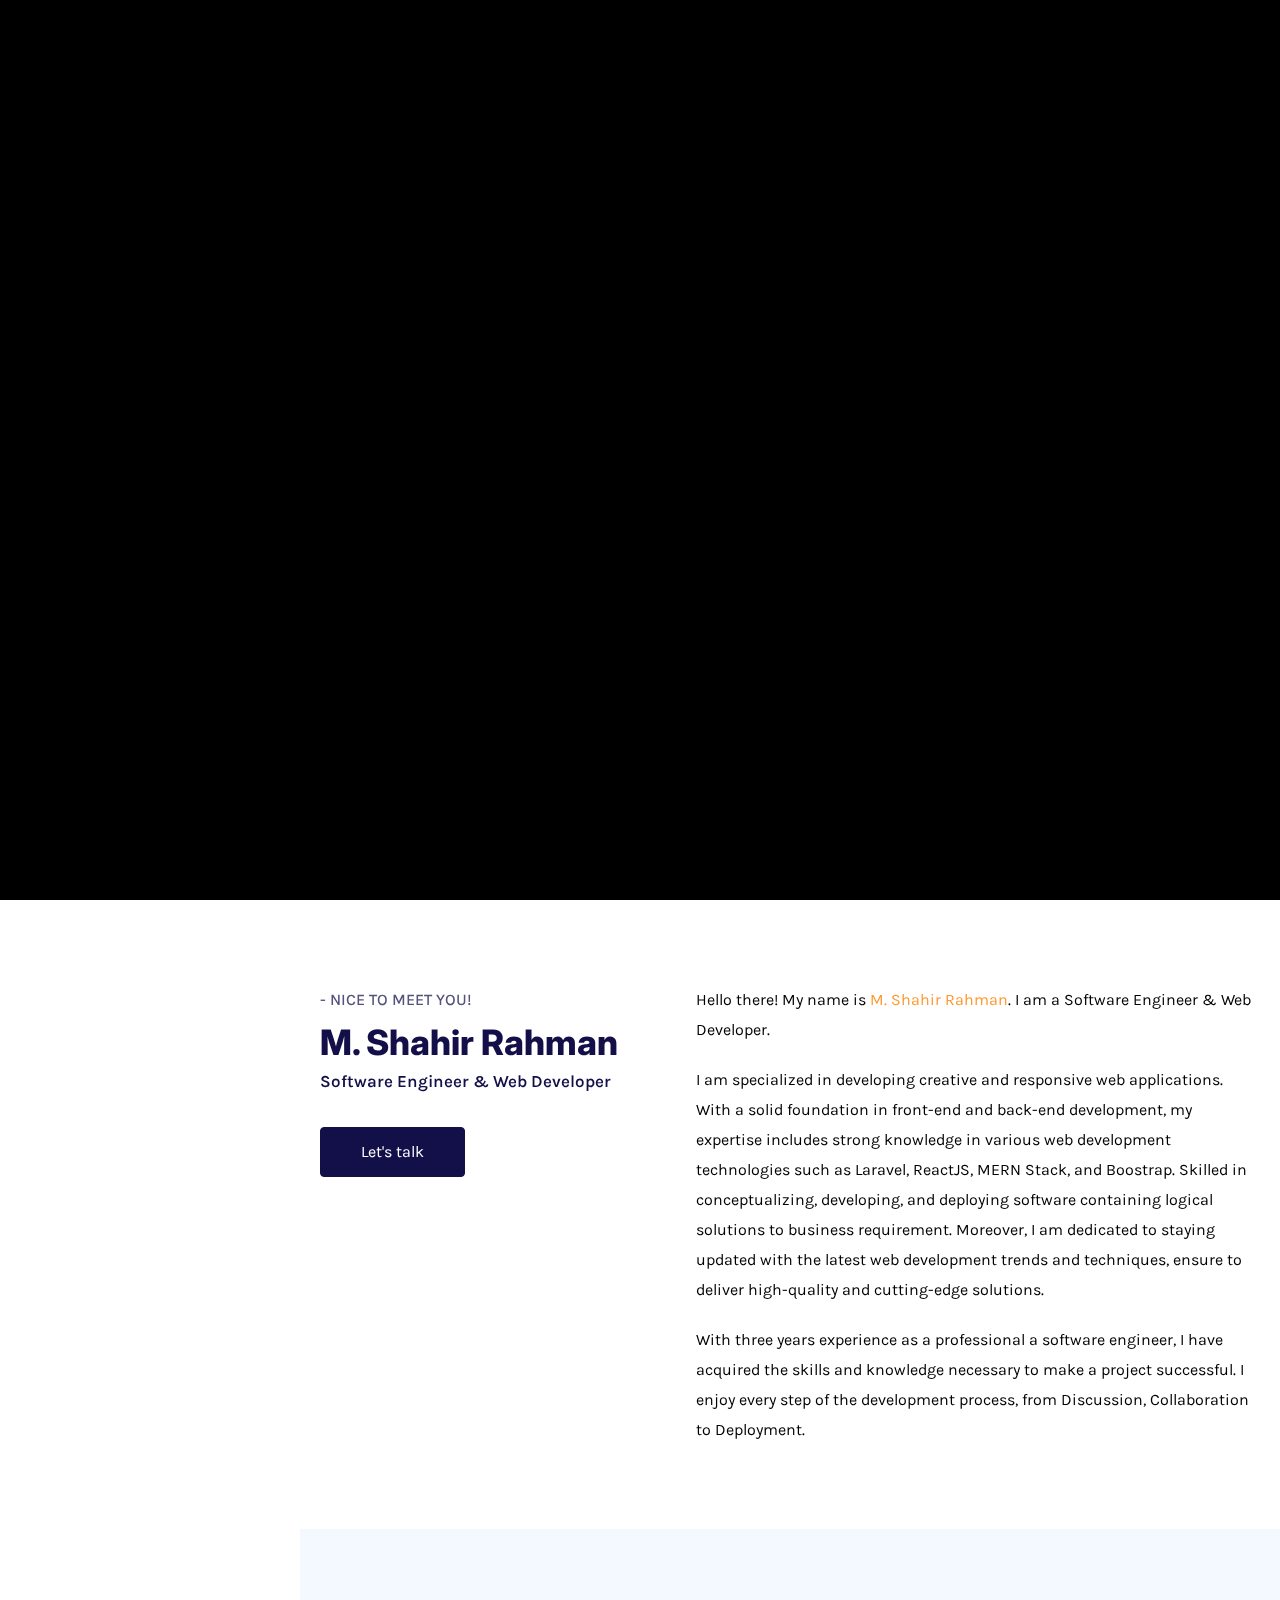
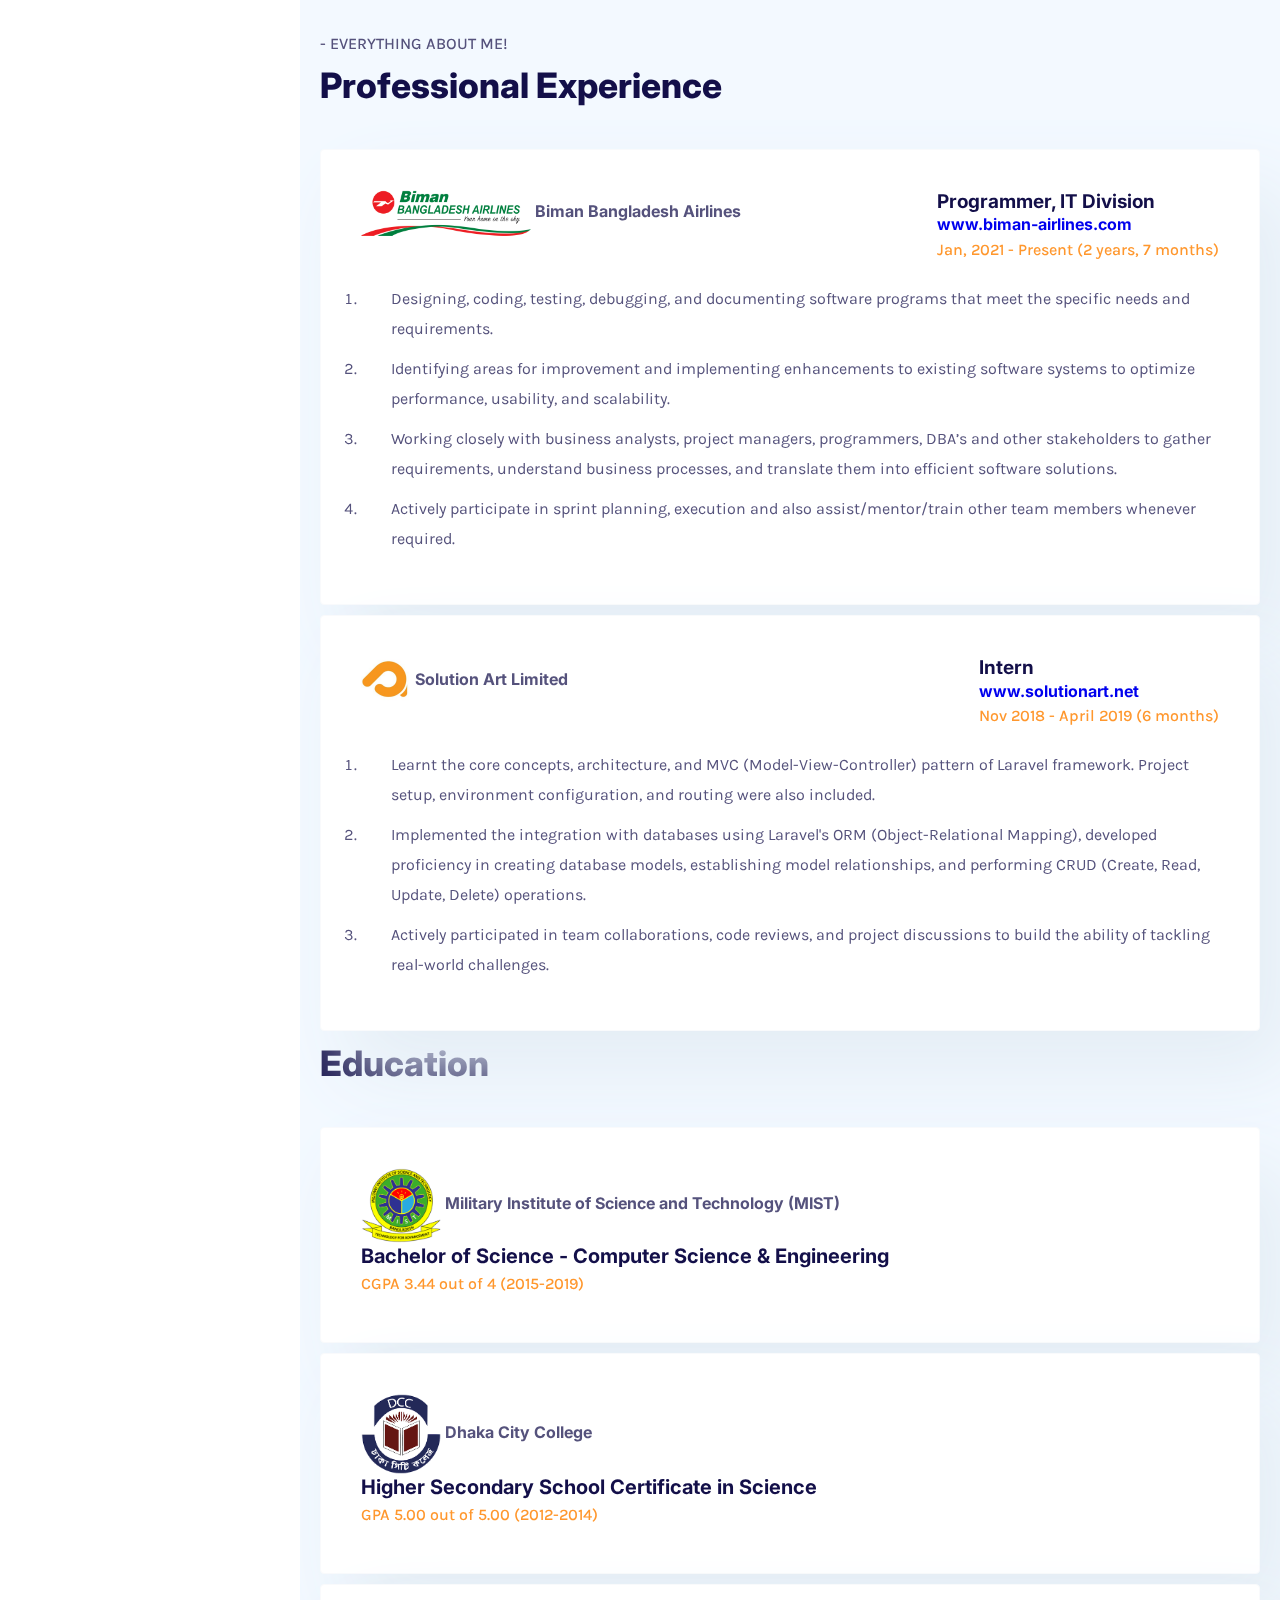
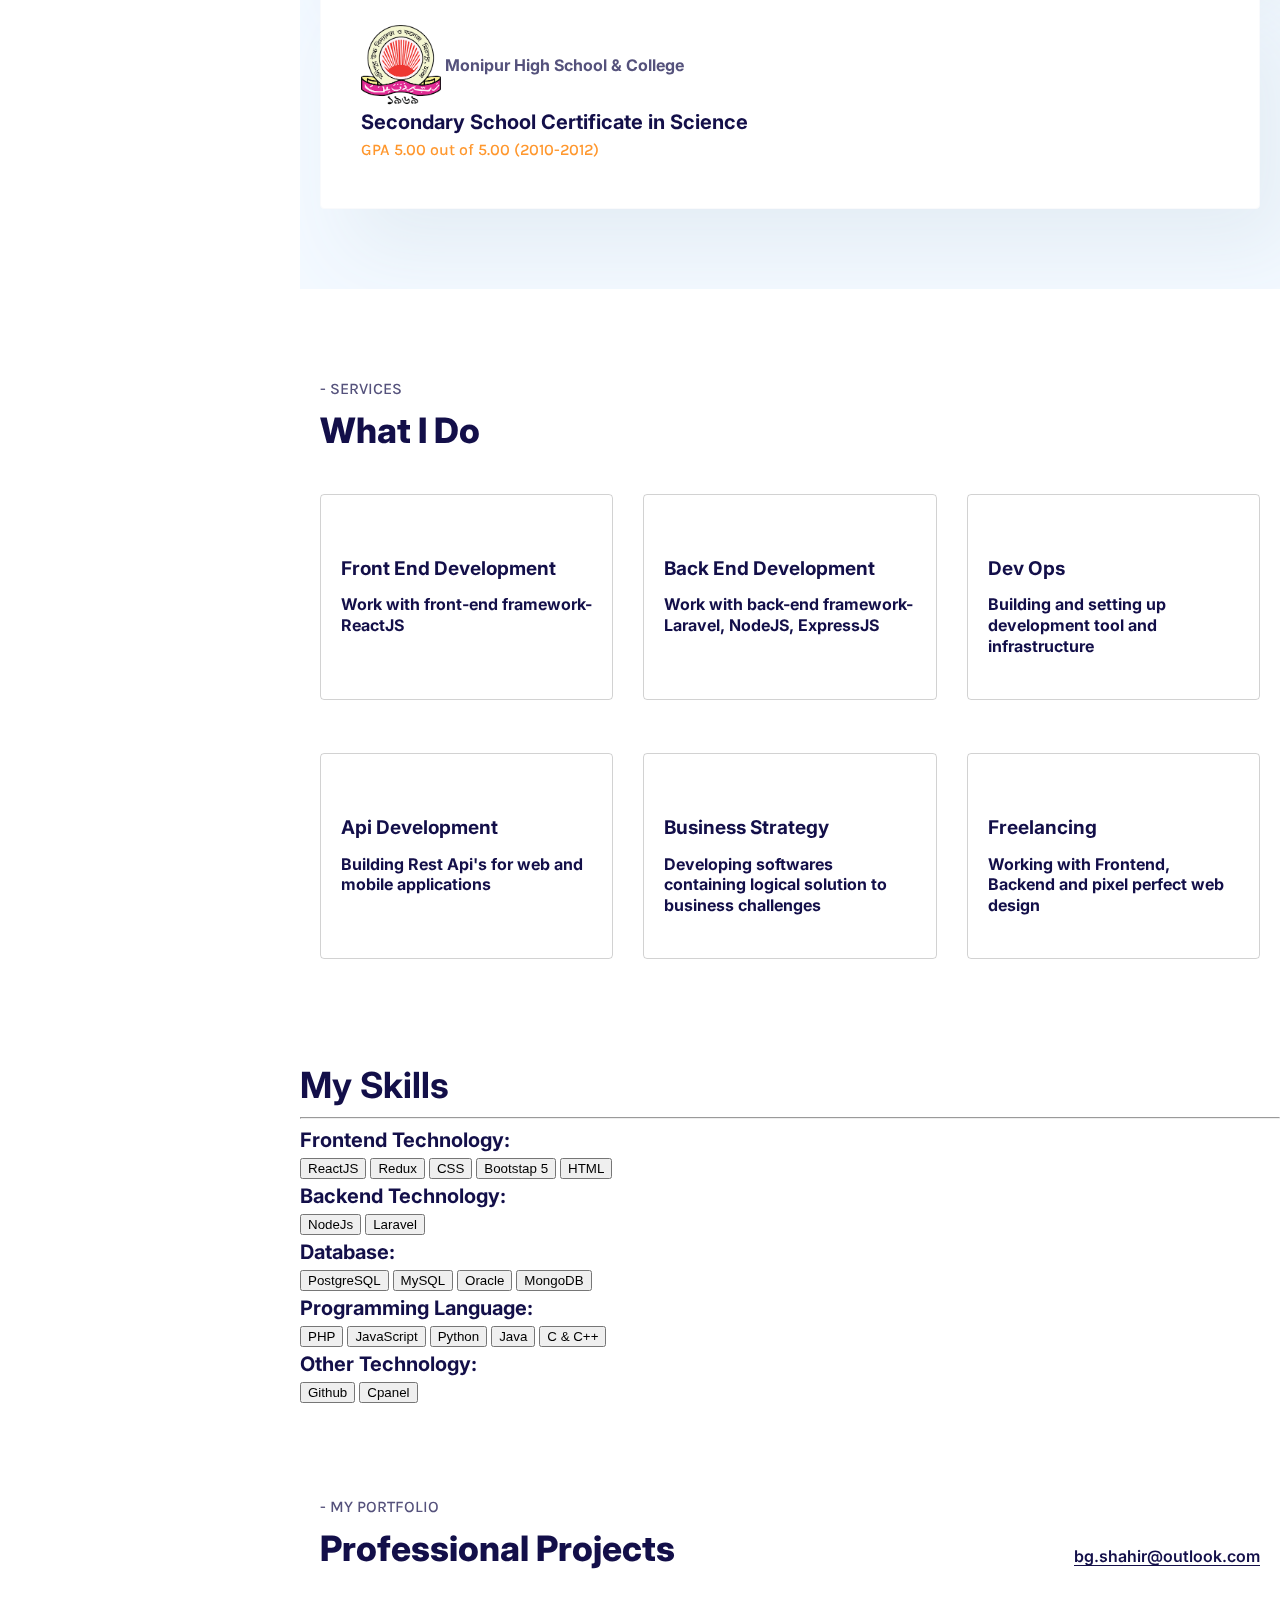
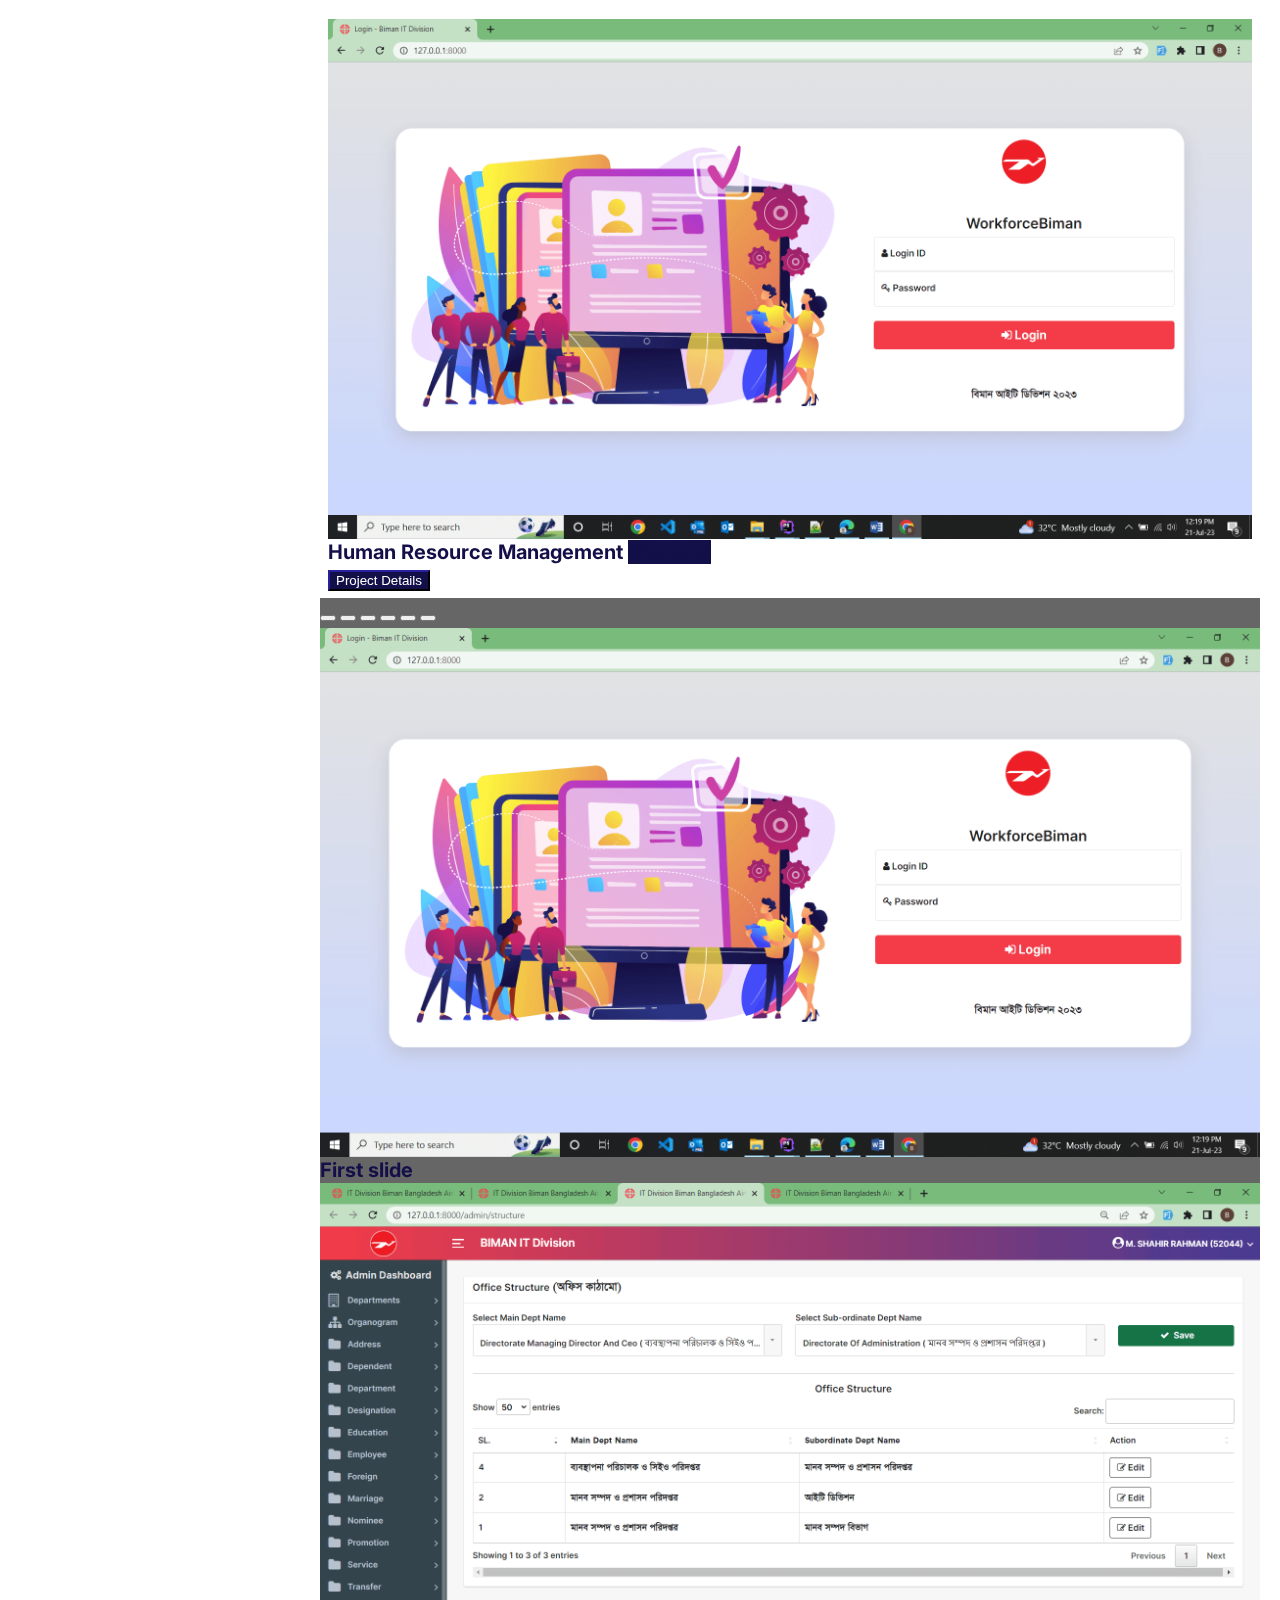
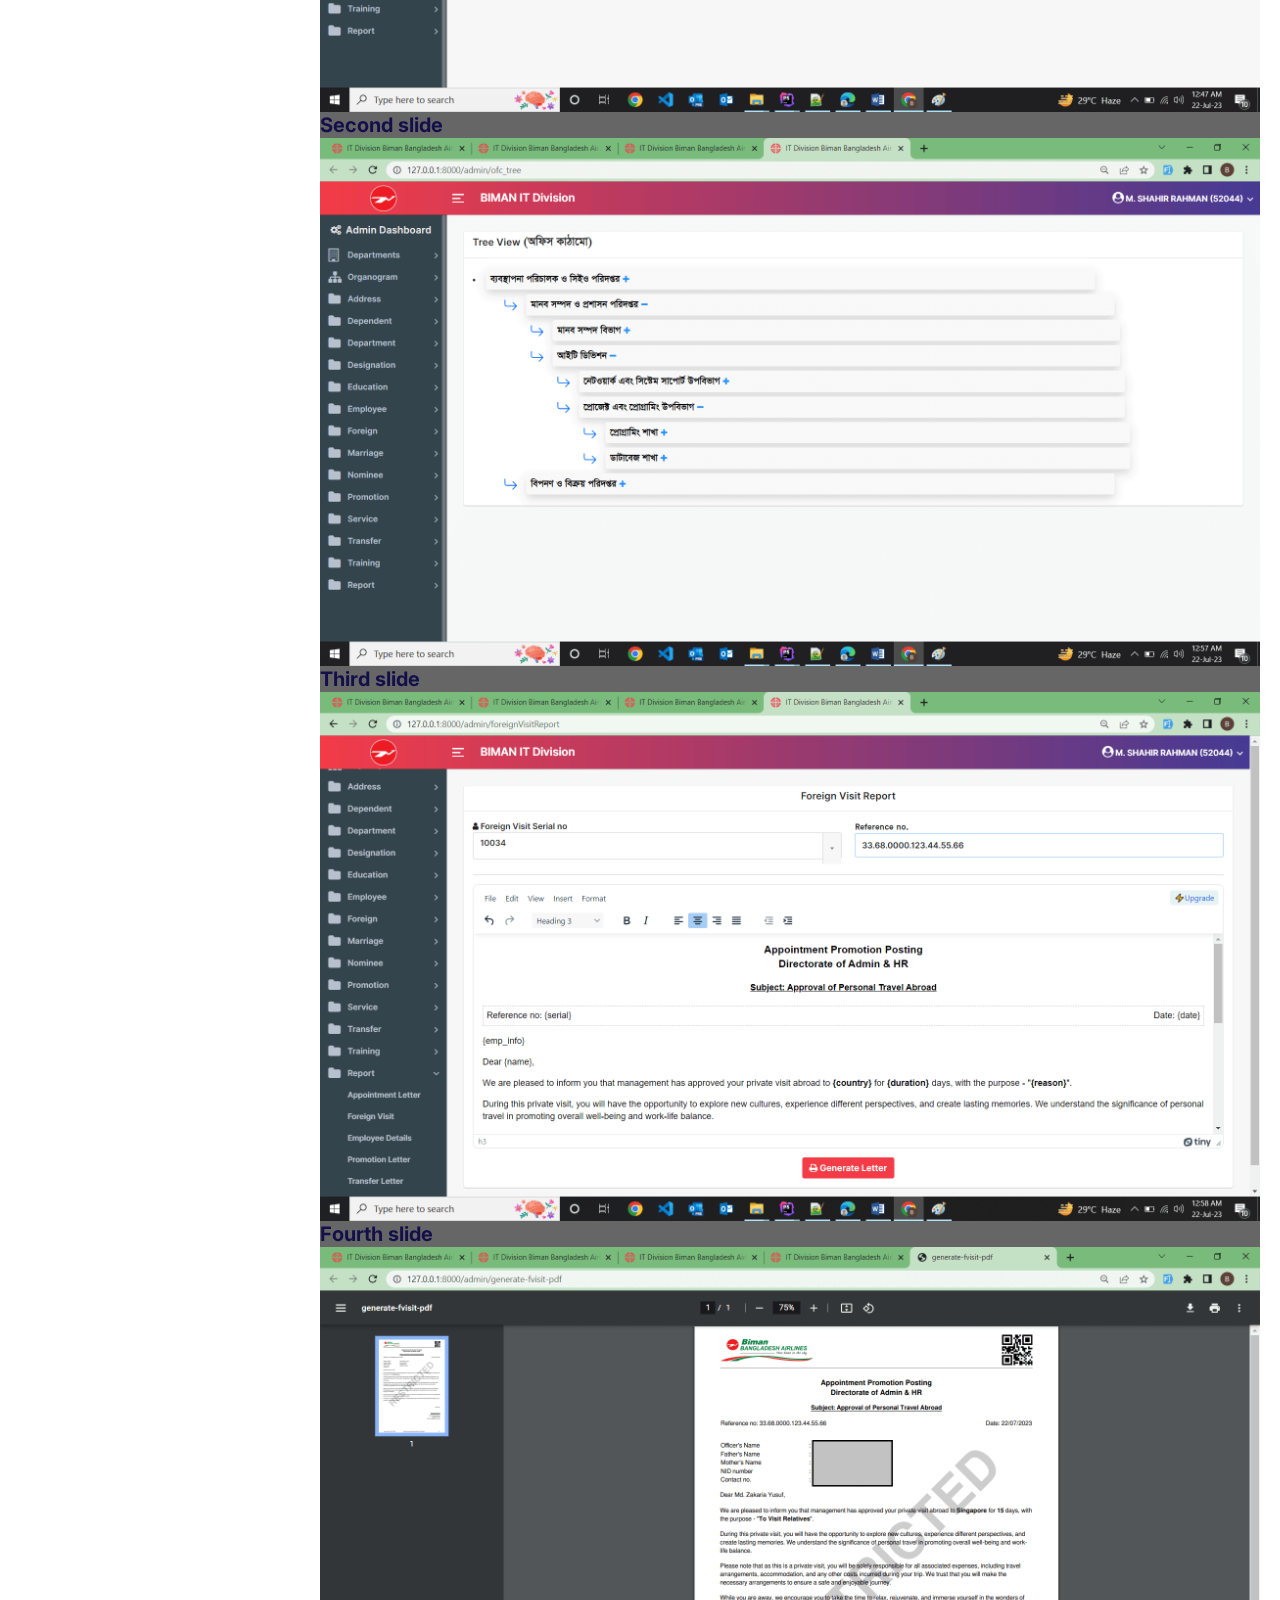
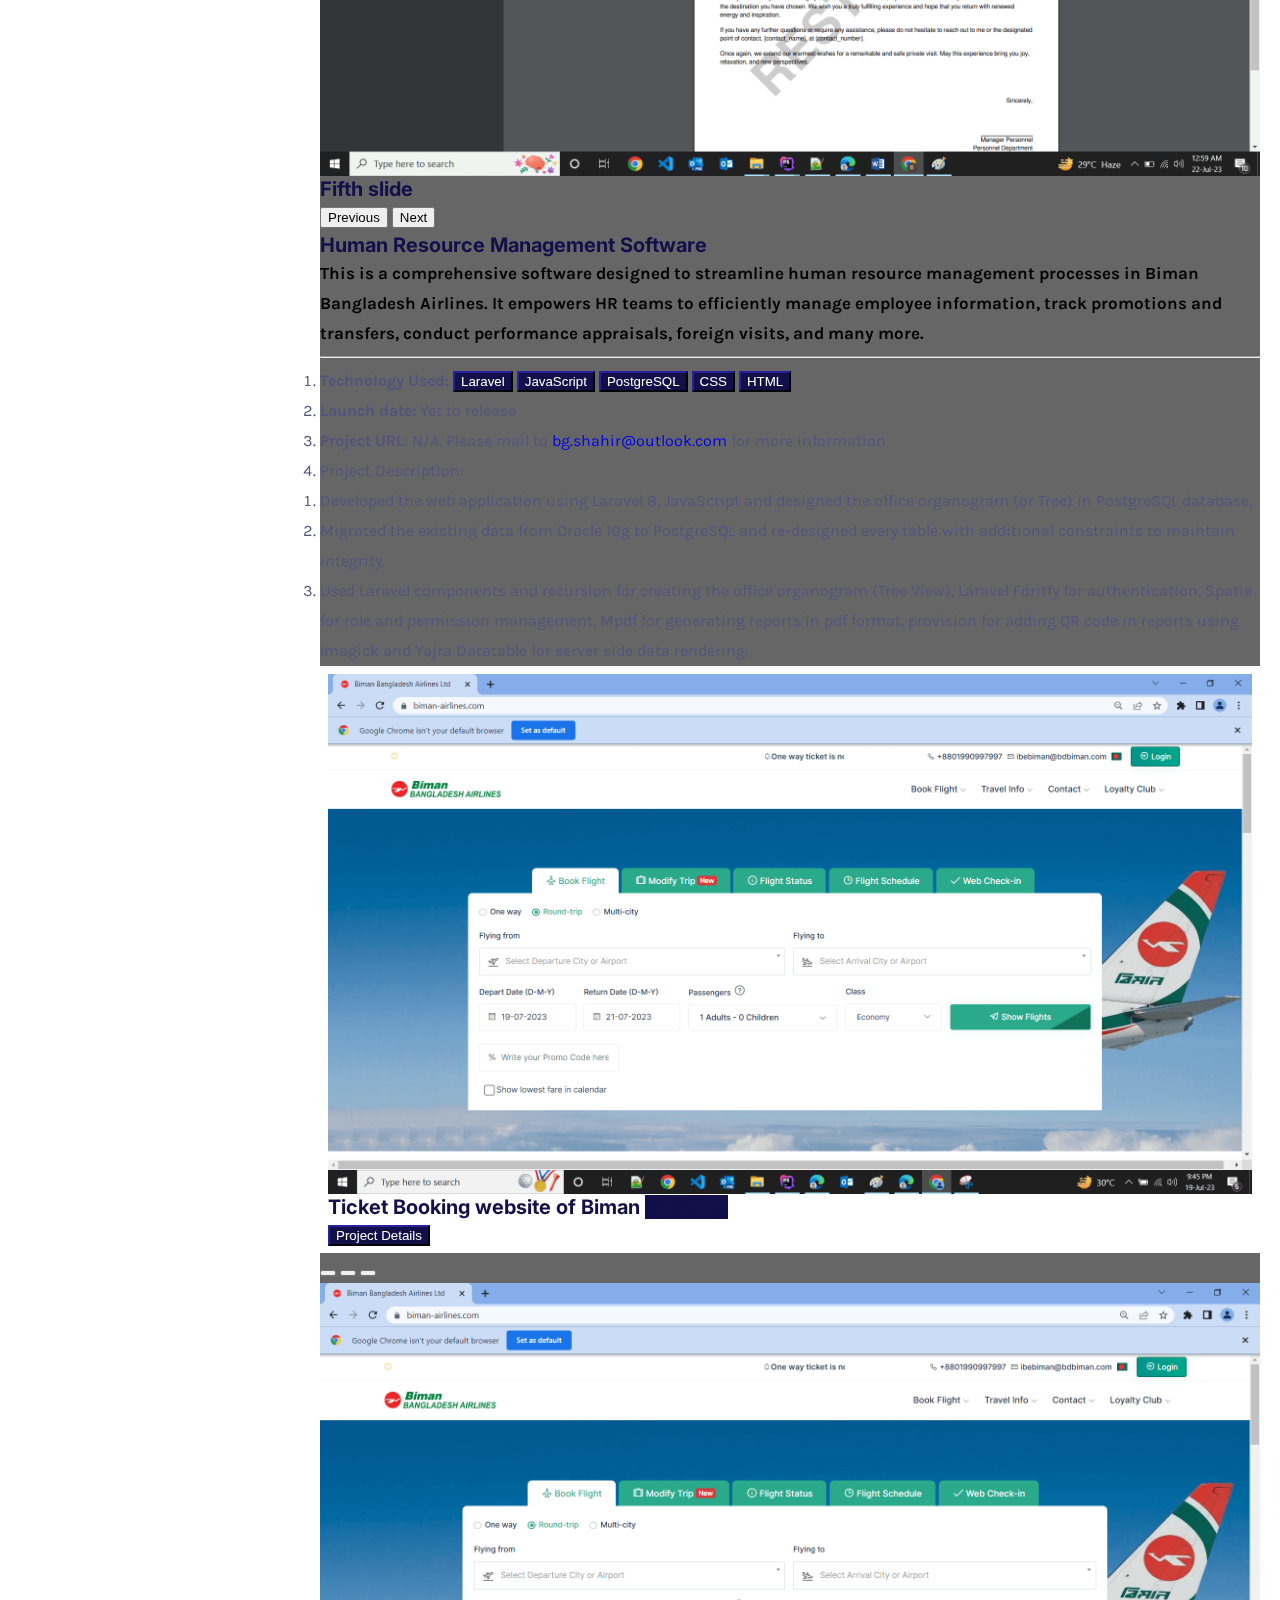
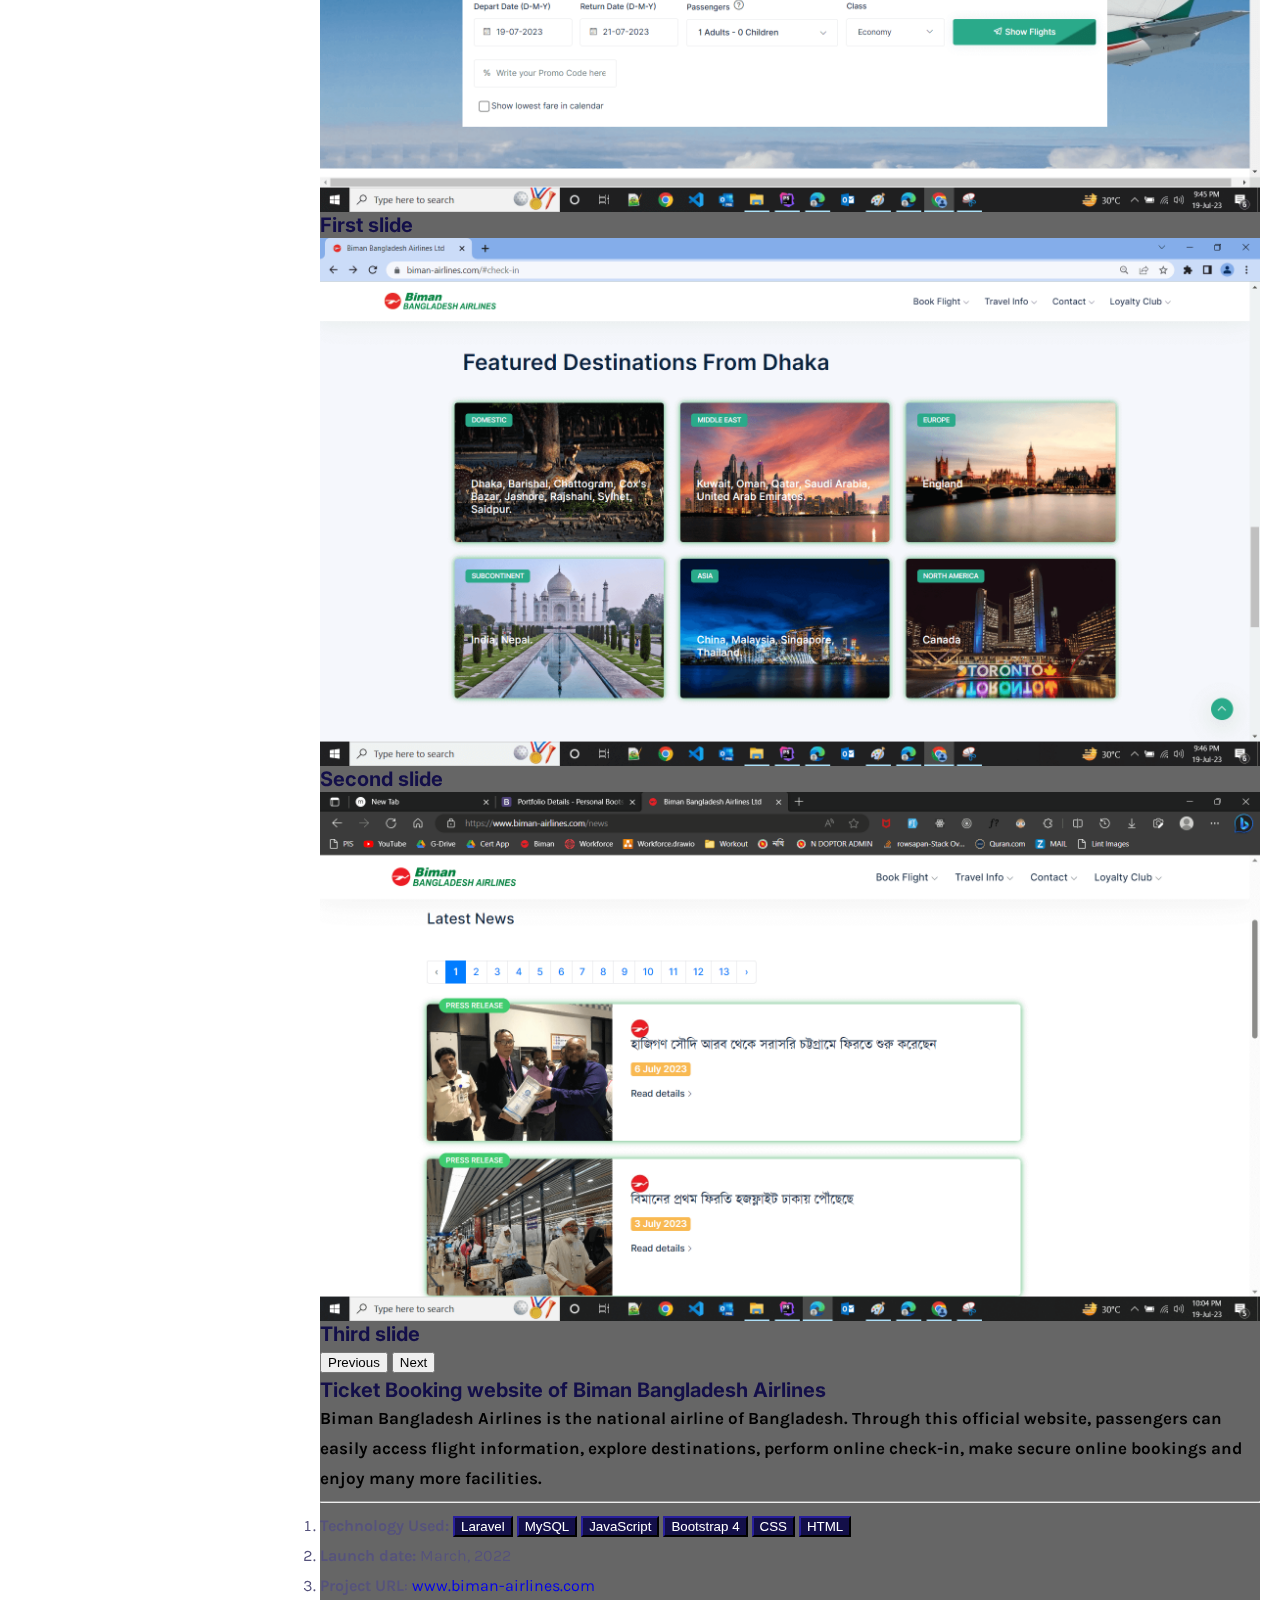
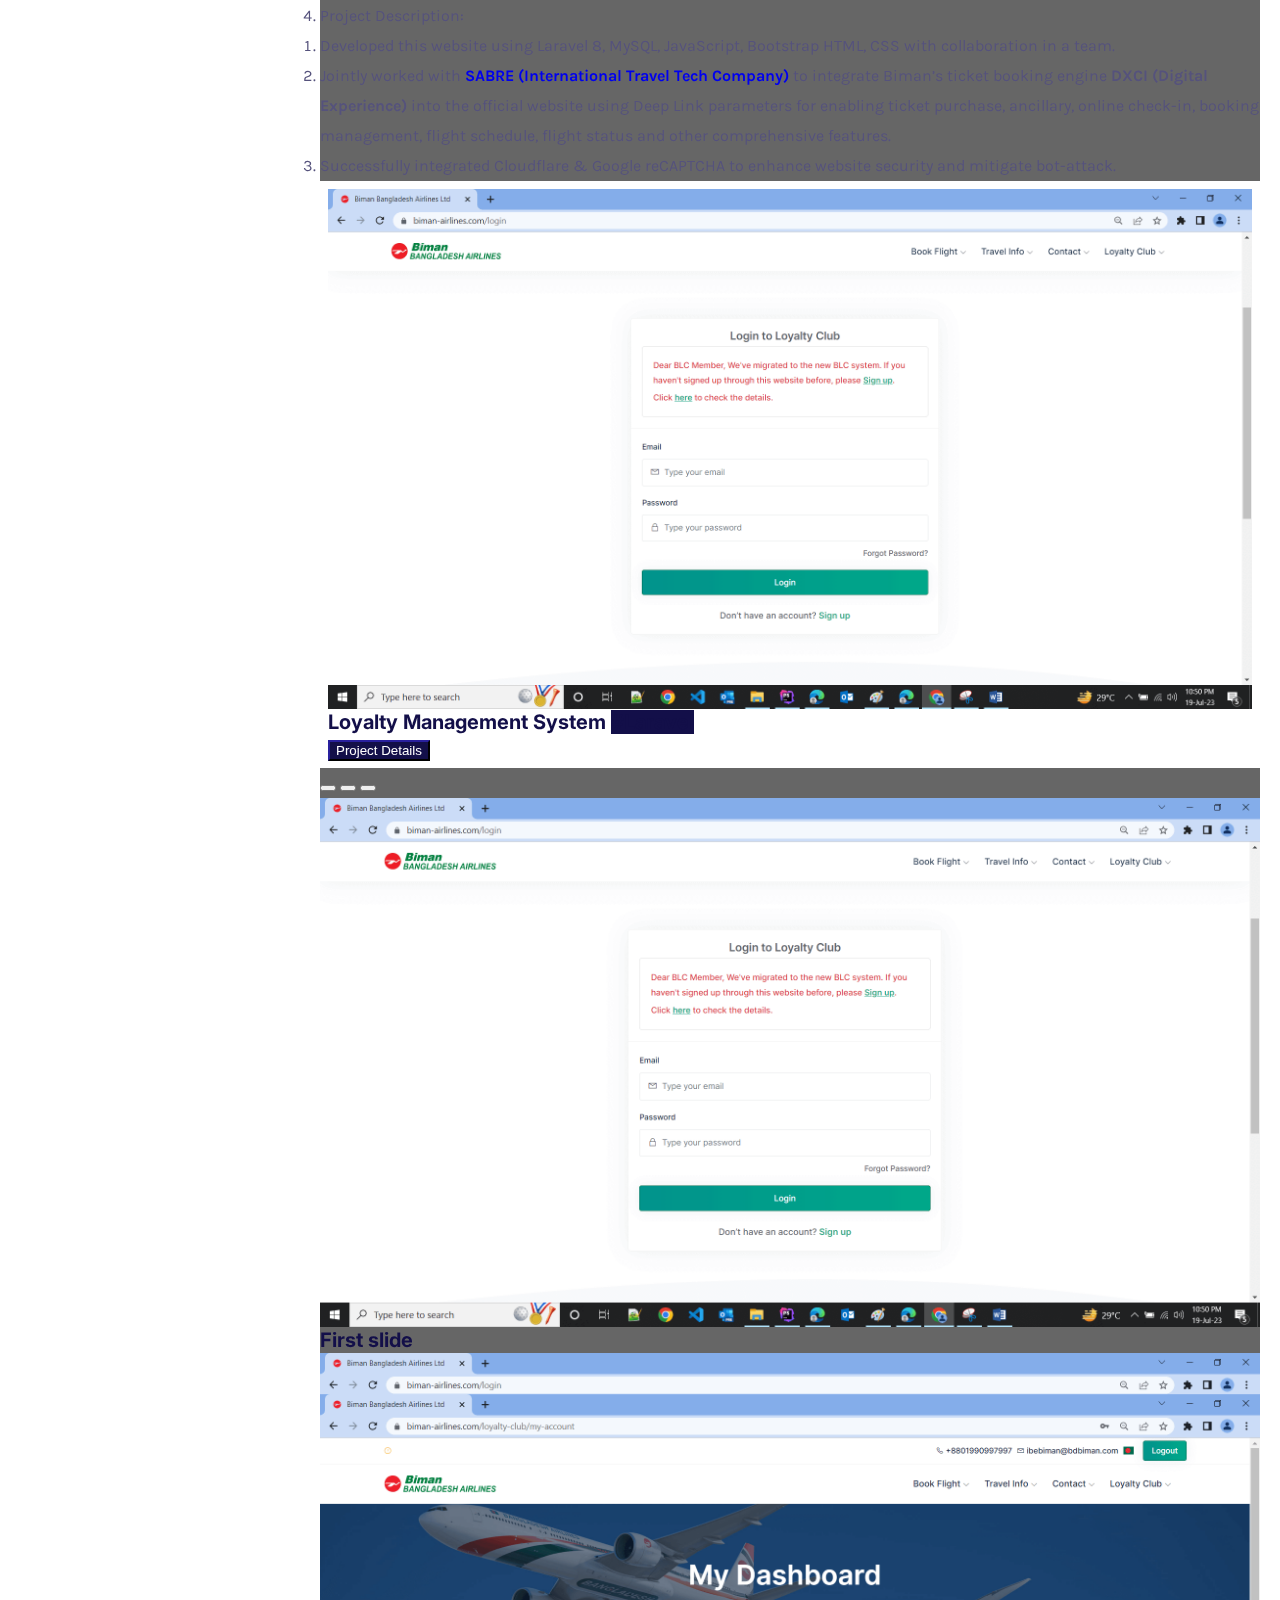
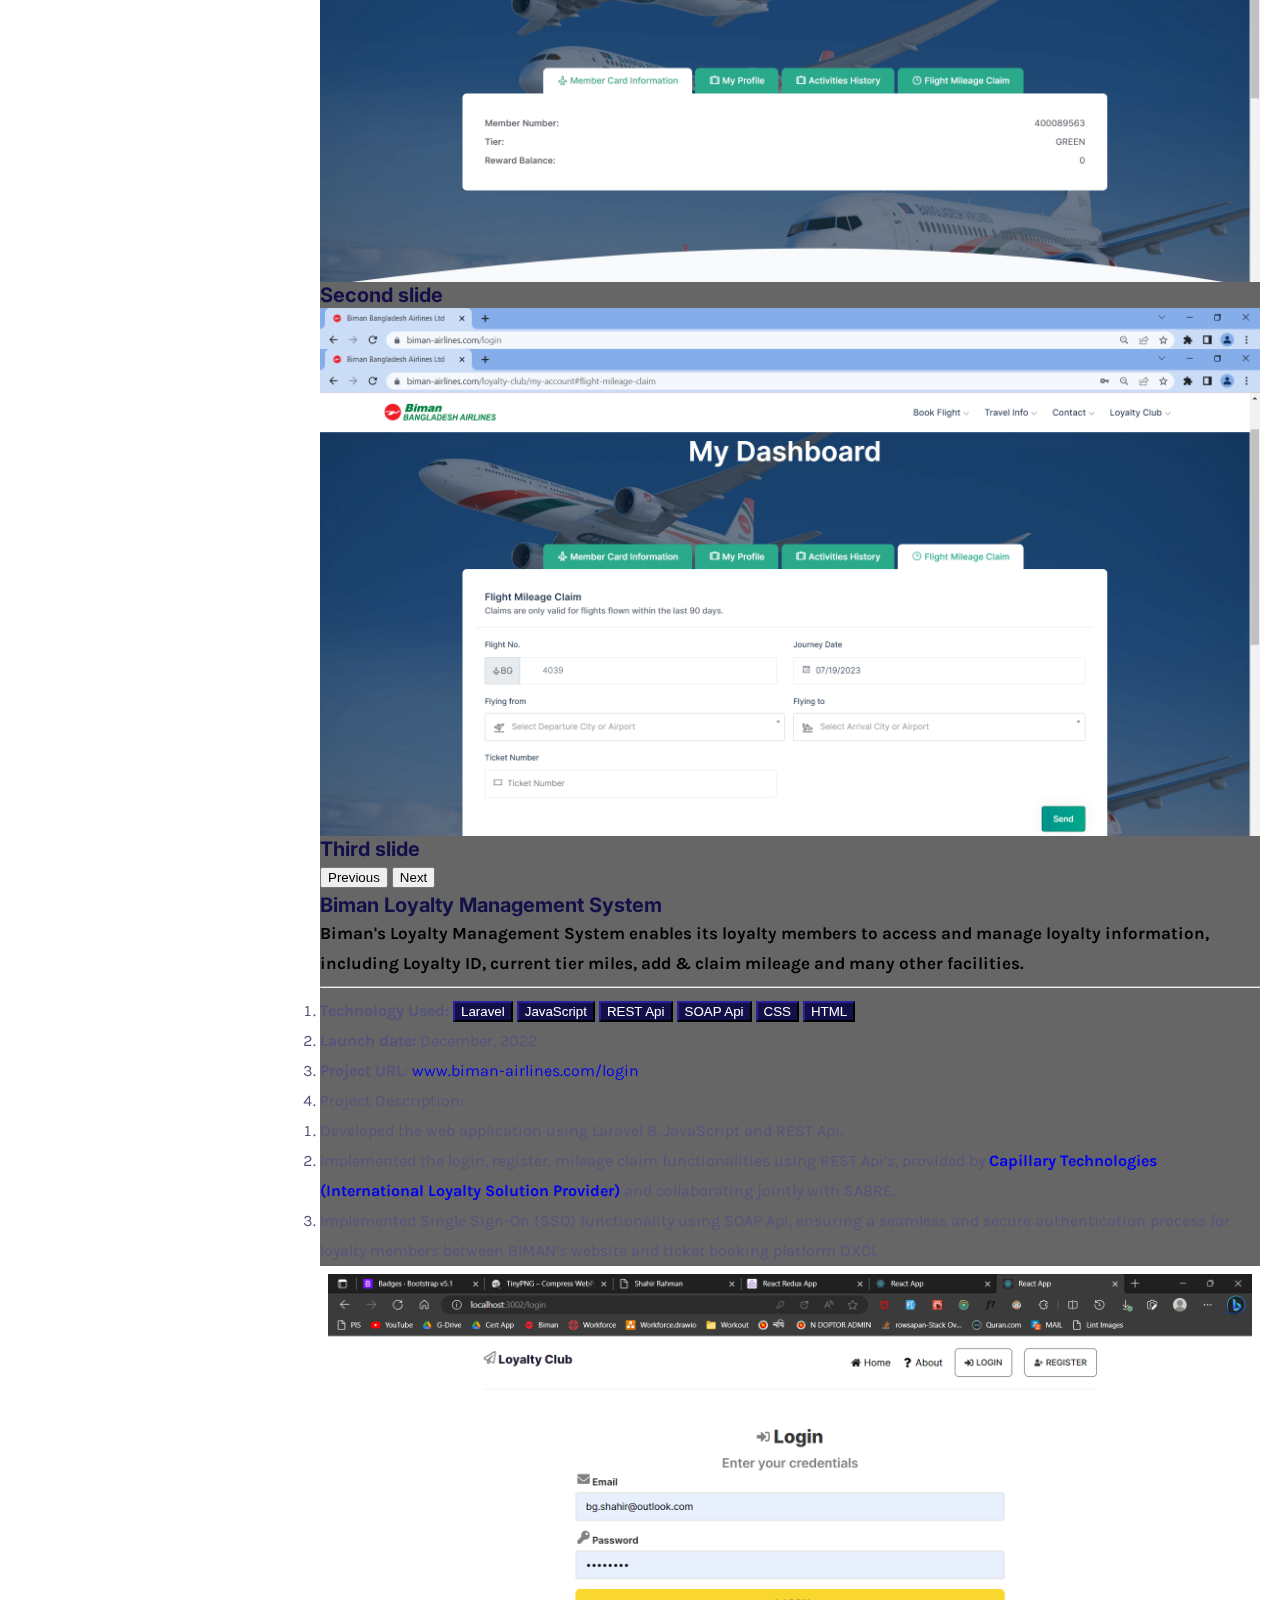
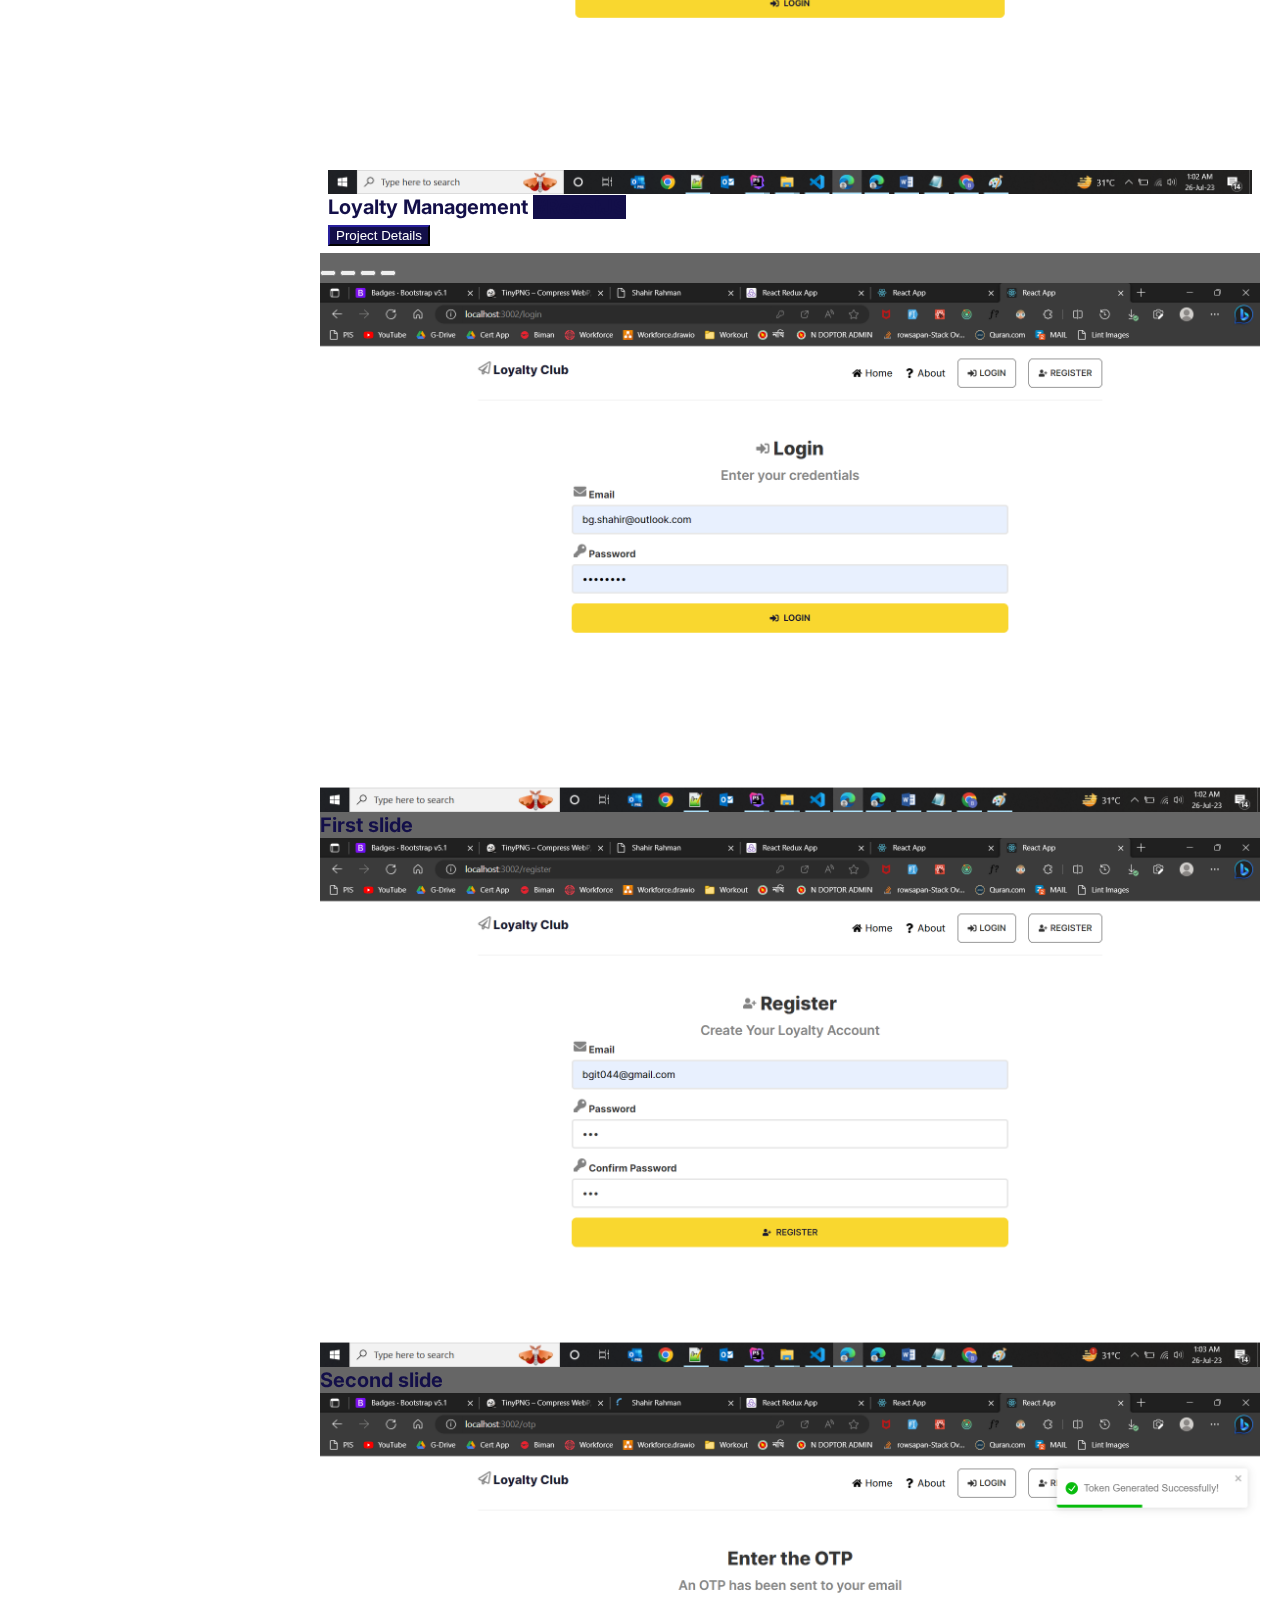
==== commit 8b55981b: "minor change" ====
--- a/index.html
+++ b/index.html
@@ -232,7 +232,7 @@
                                         <h5>from Bangladesh</h5>
                                     </div>
                                     <div class="subtitle">
-                                        <p>I'm a Software Engineer &amp; Web Developer having <span class="blueColor">3+ years</span> of experience. My expertise includes proficiency in Laravel, ReactJS, MERN Stack, REST Api, SOAP Api, Bootstrap, CSS.
+                                        <p>I am a Software Engineer &amp; Web Developer having <span class="blueColor">3+ years</span> of experience. My expertise includes proficiency in Laravel, ReactJS, MERN Stack, REST Api, SOAP Api, Bootstrap, CSS.
                                         </p>
                                     </div>
                                     <div class="buttons">
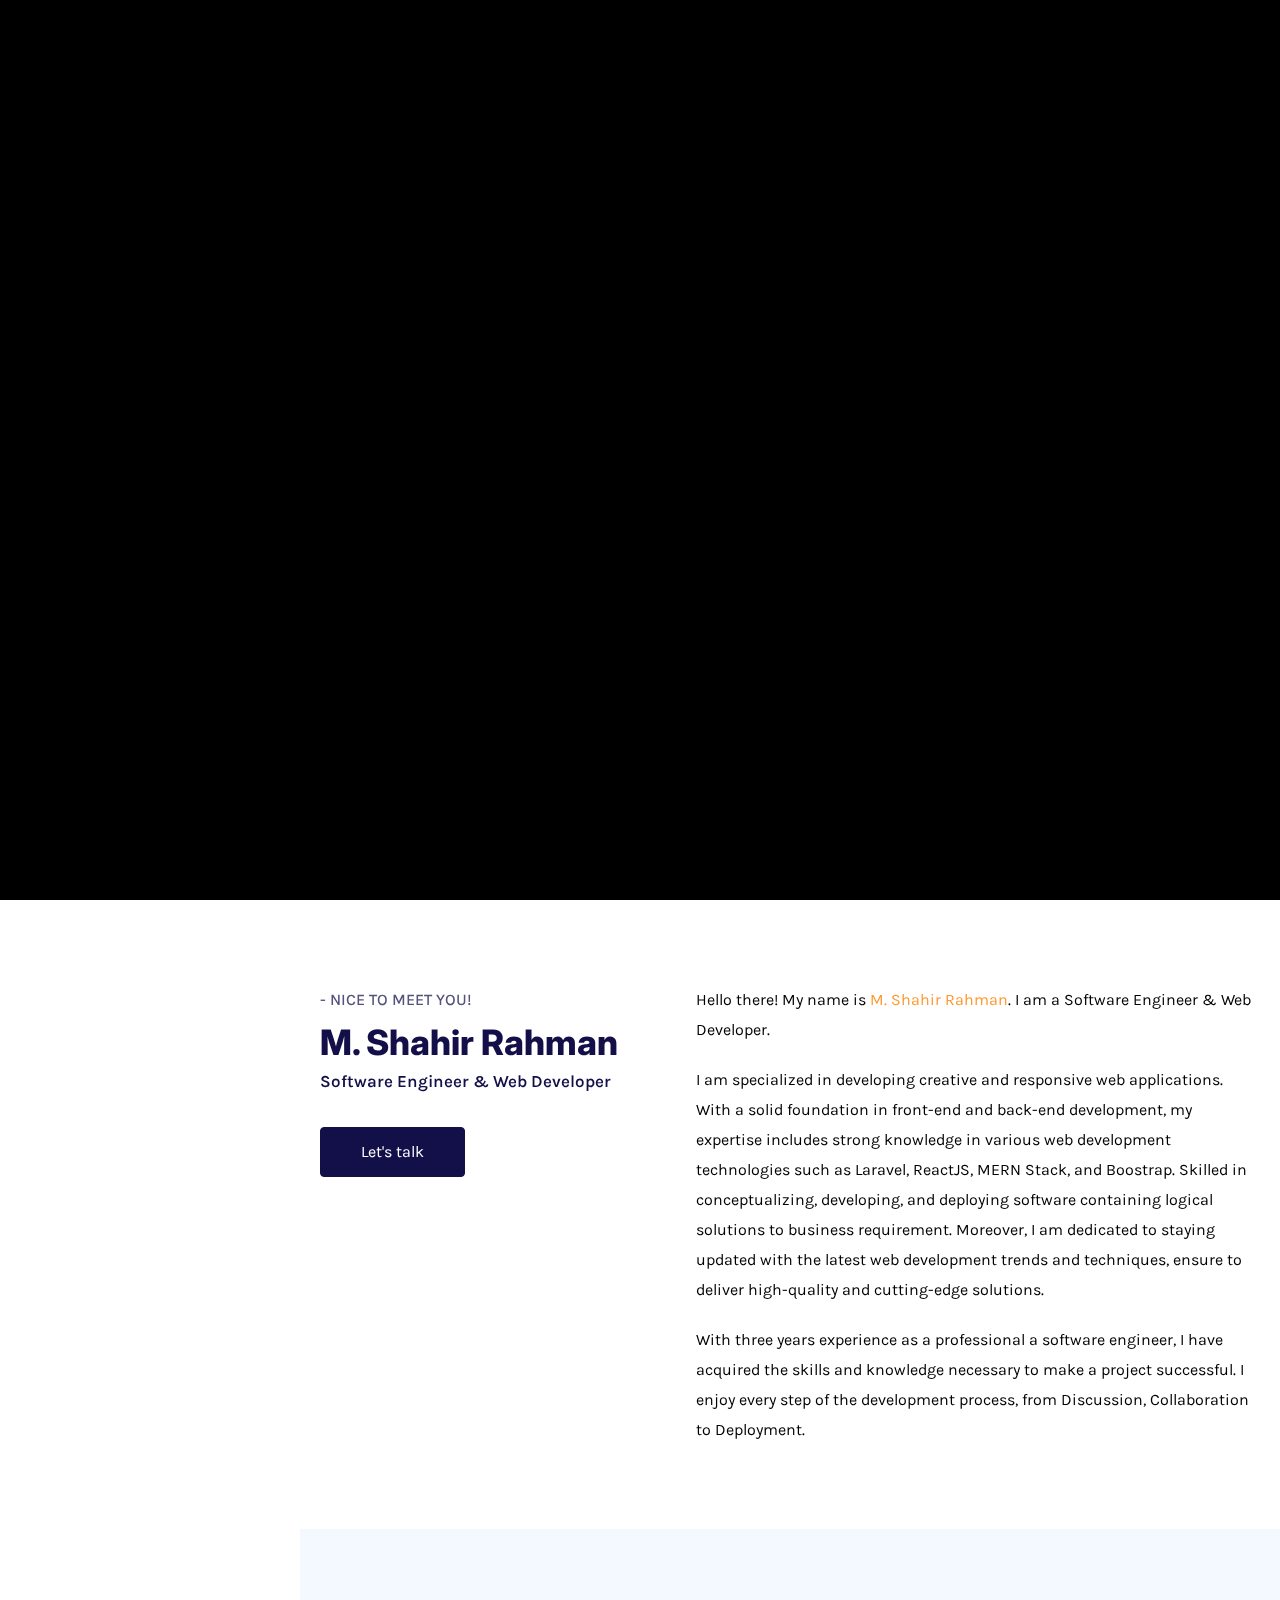
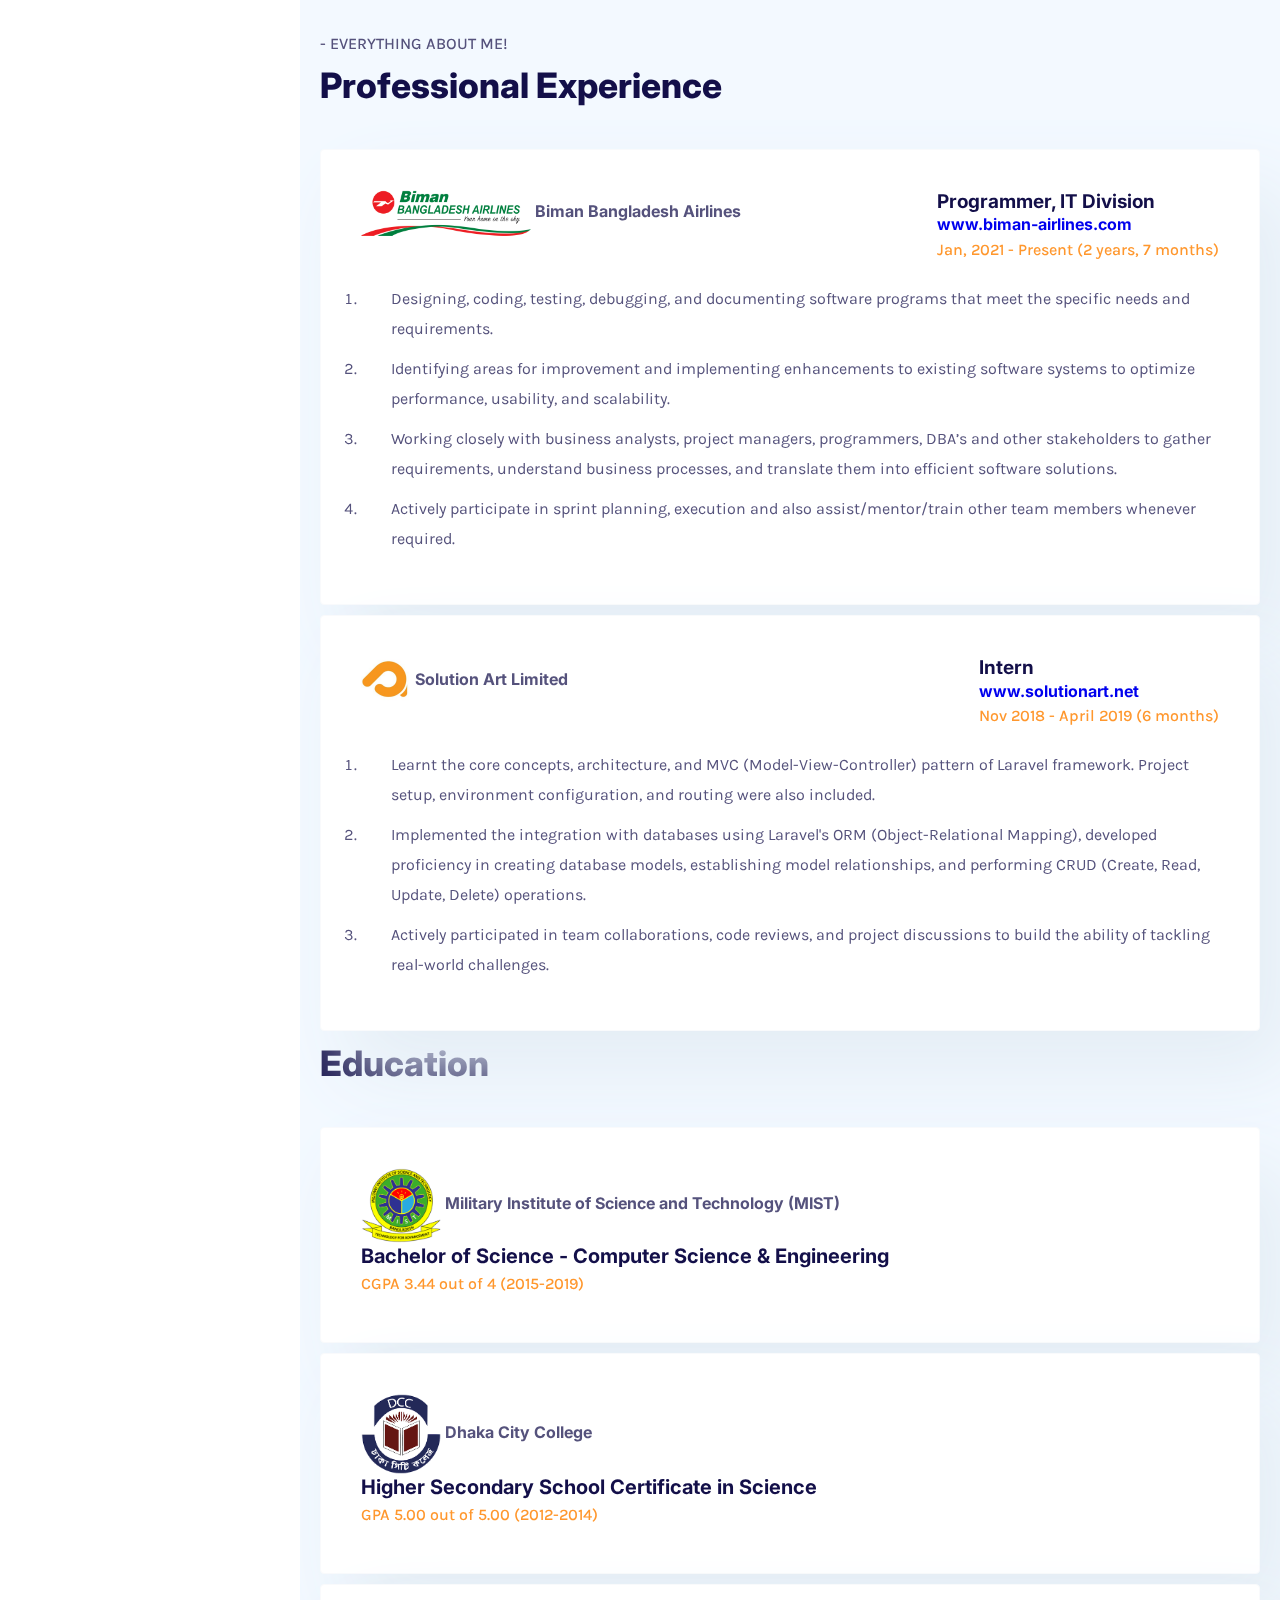
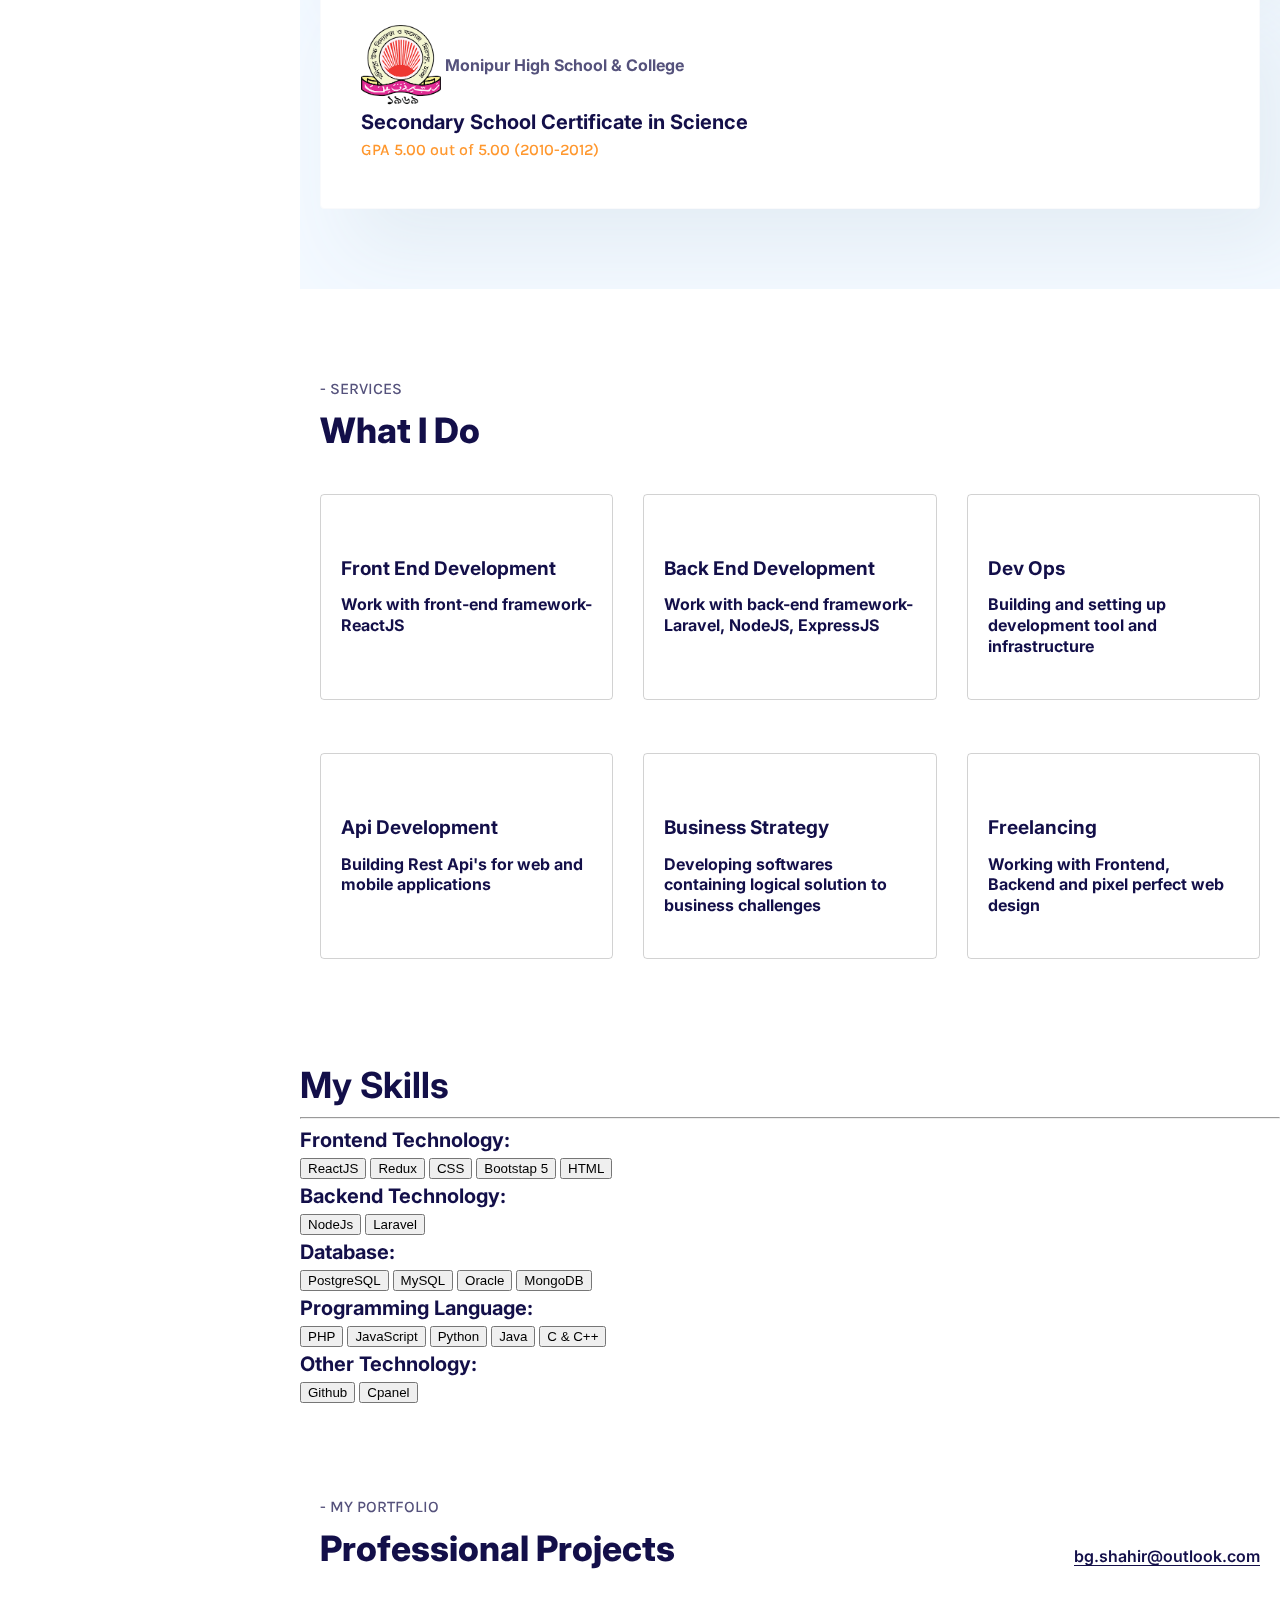
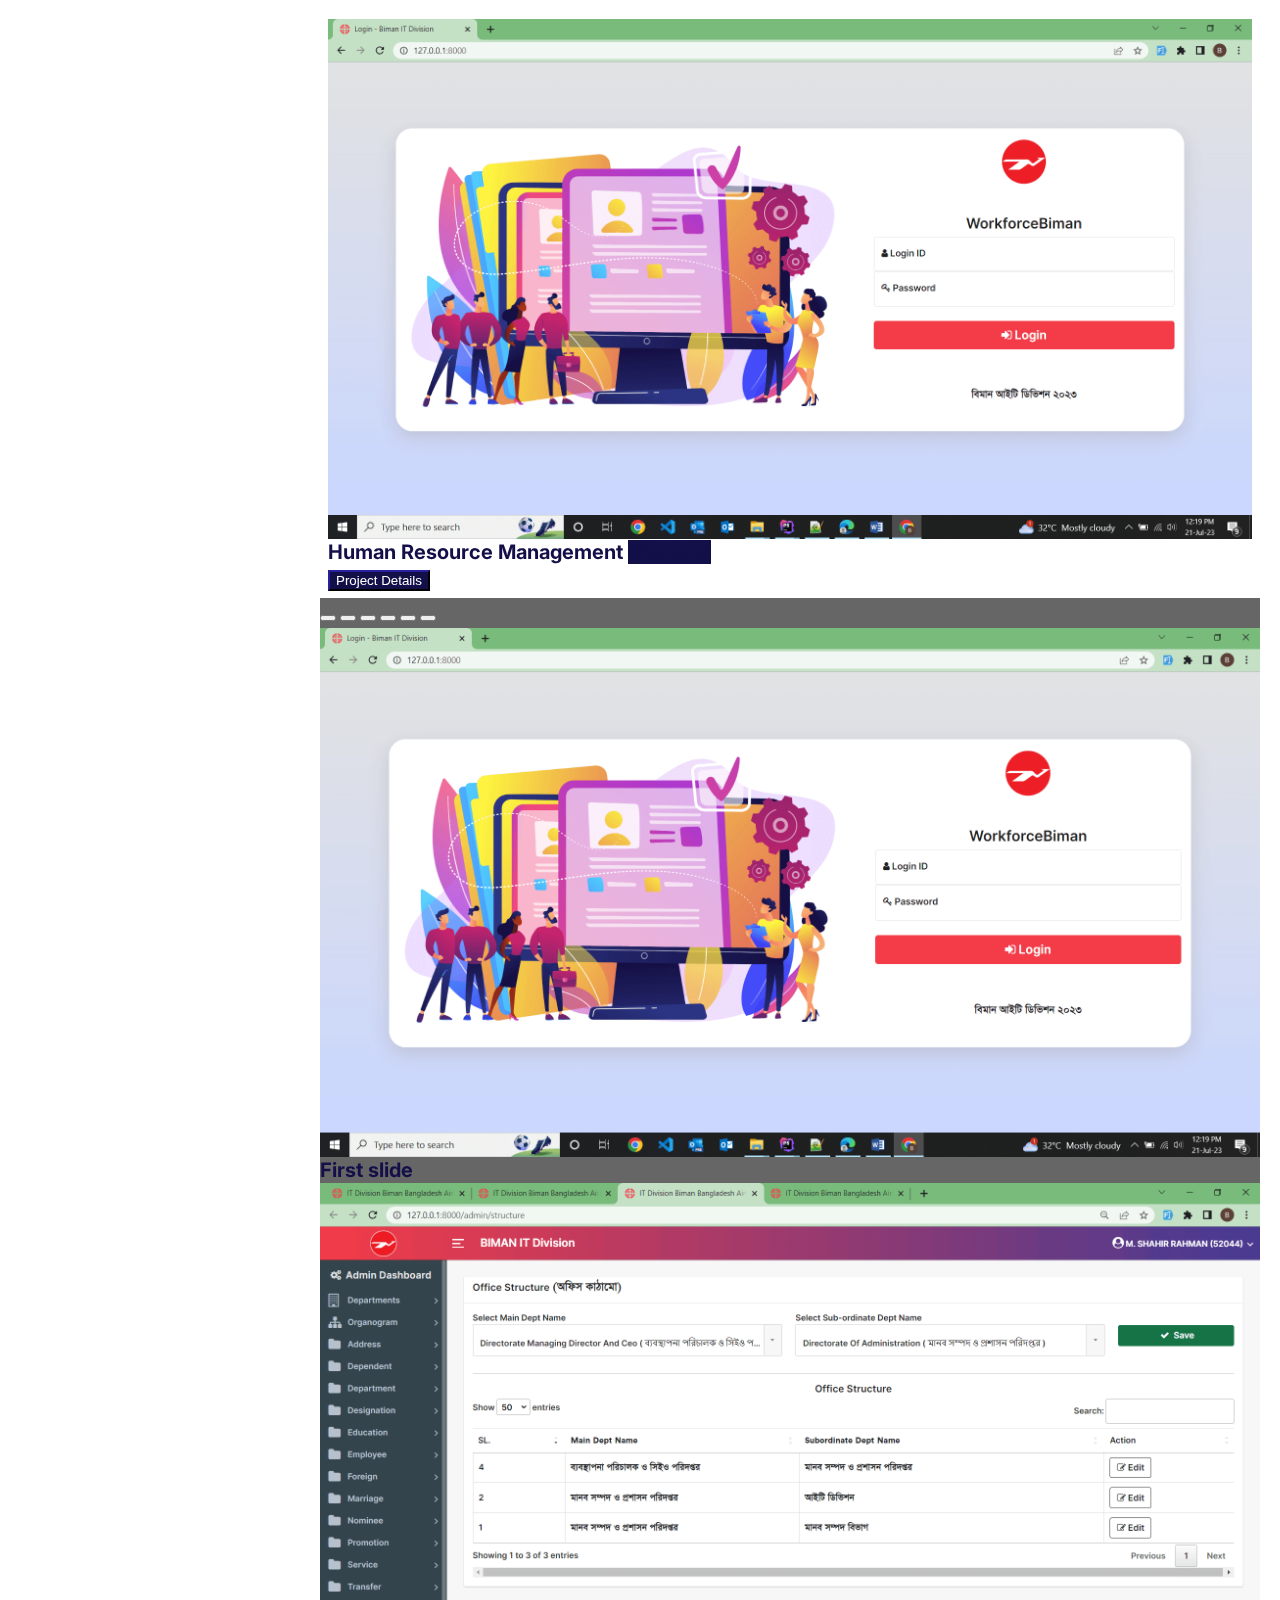
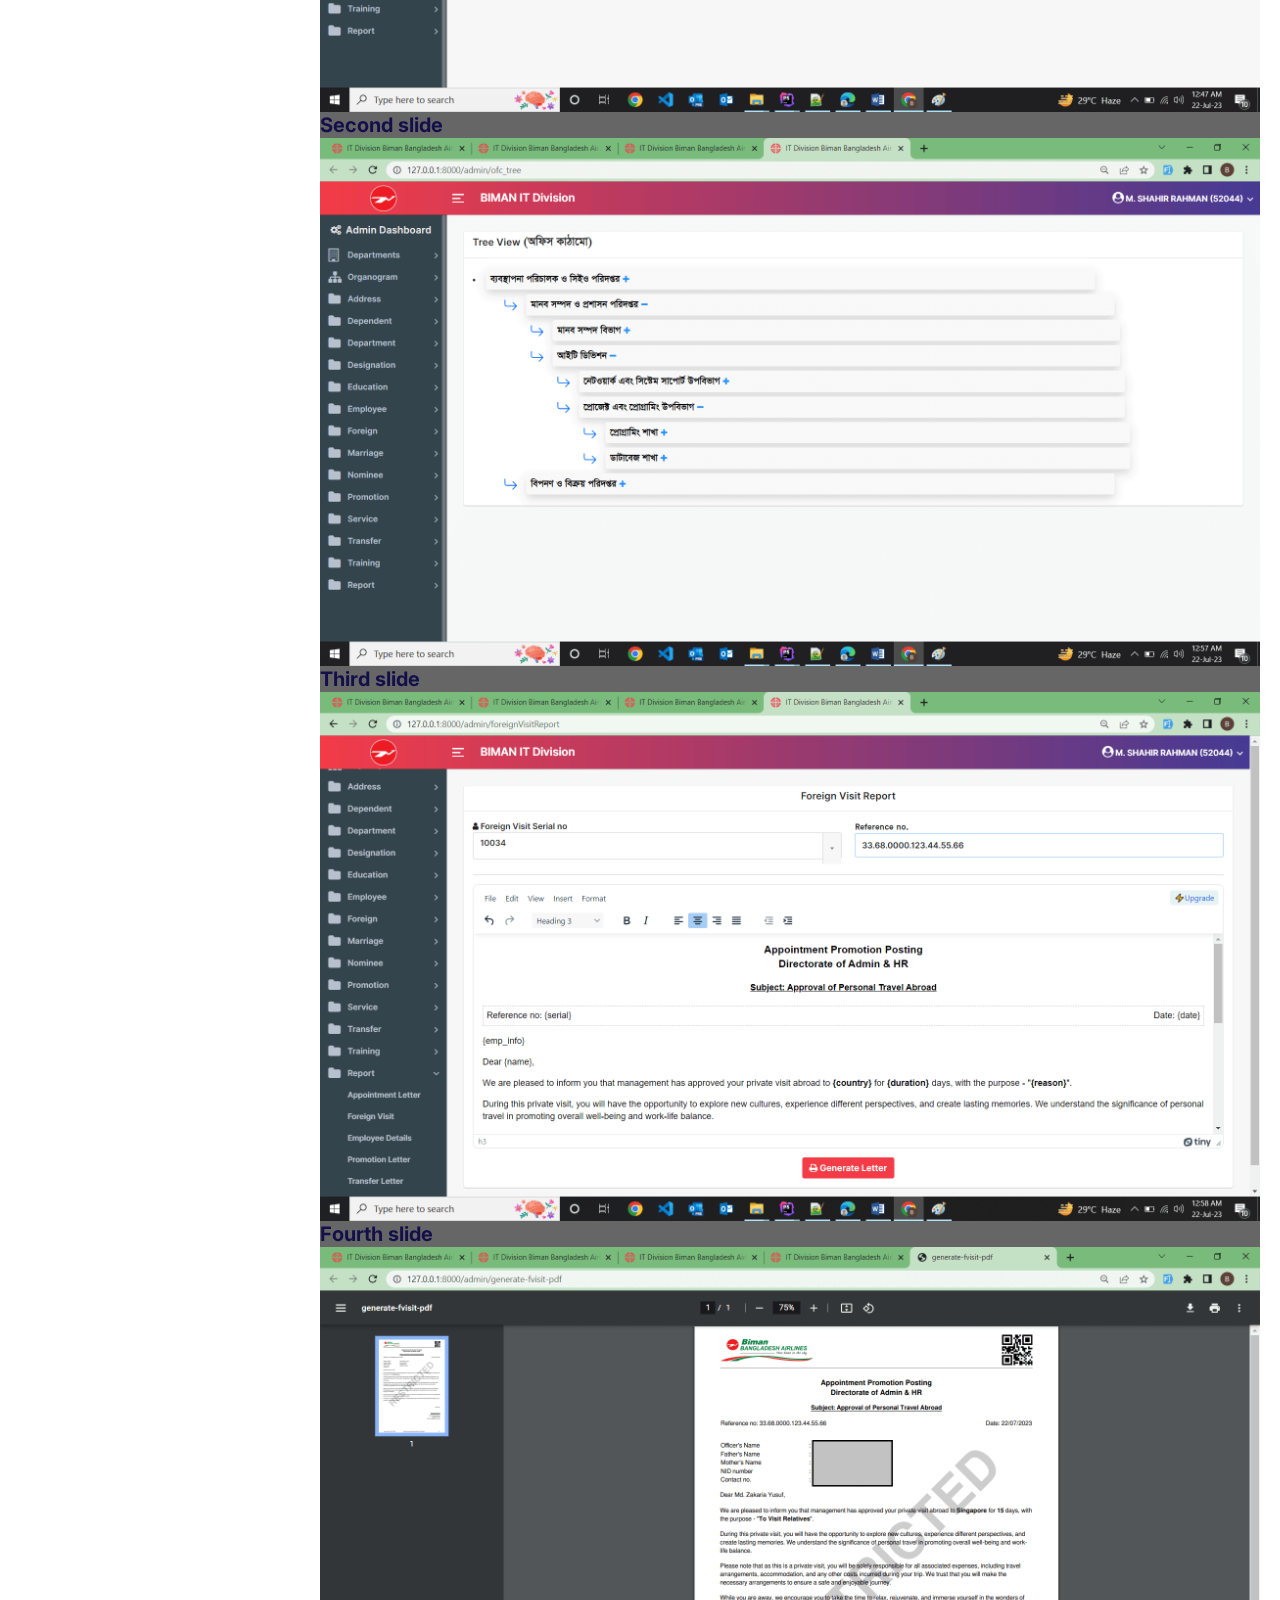
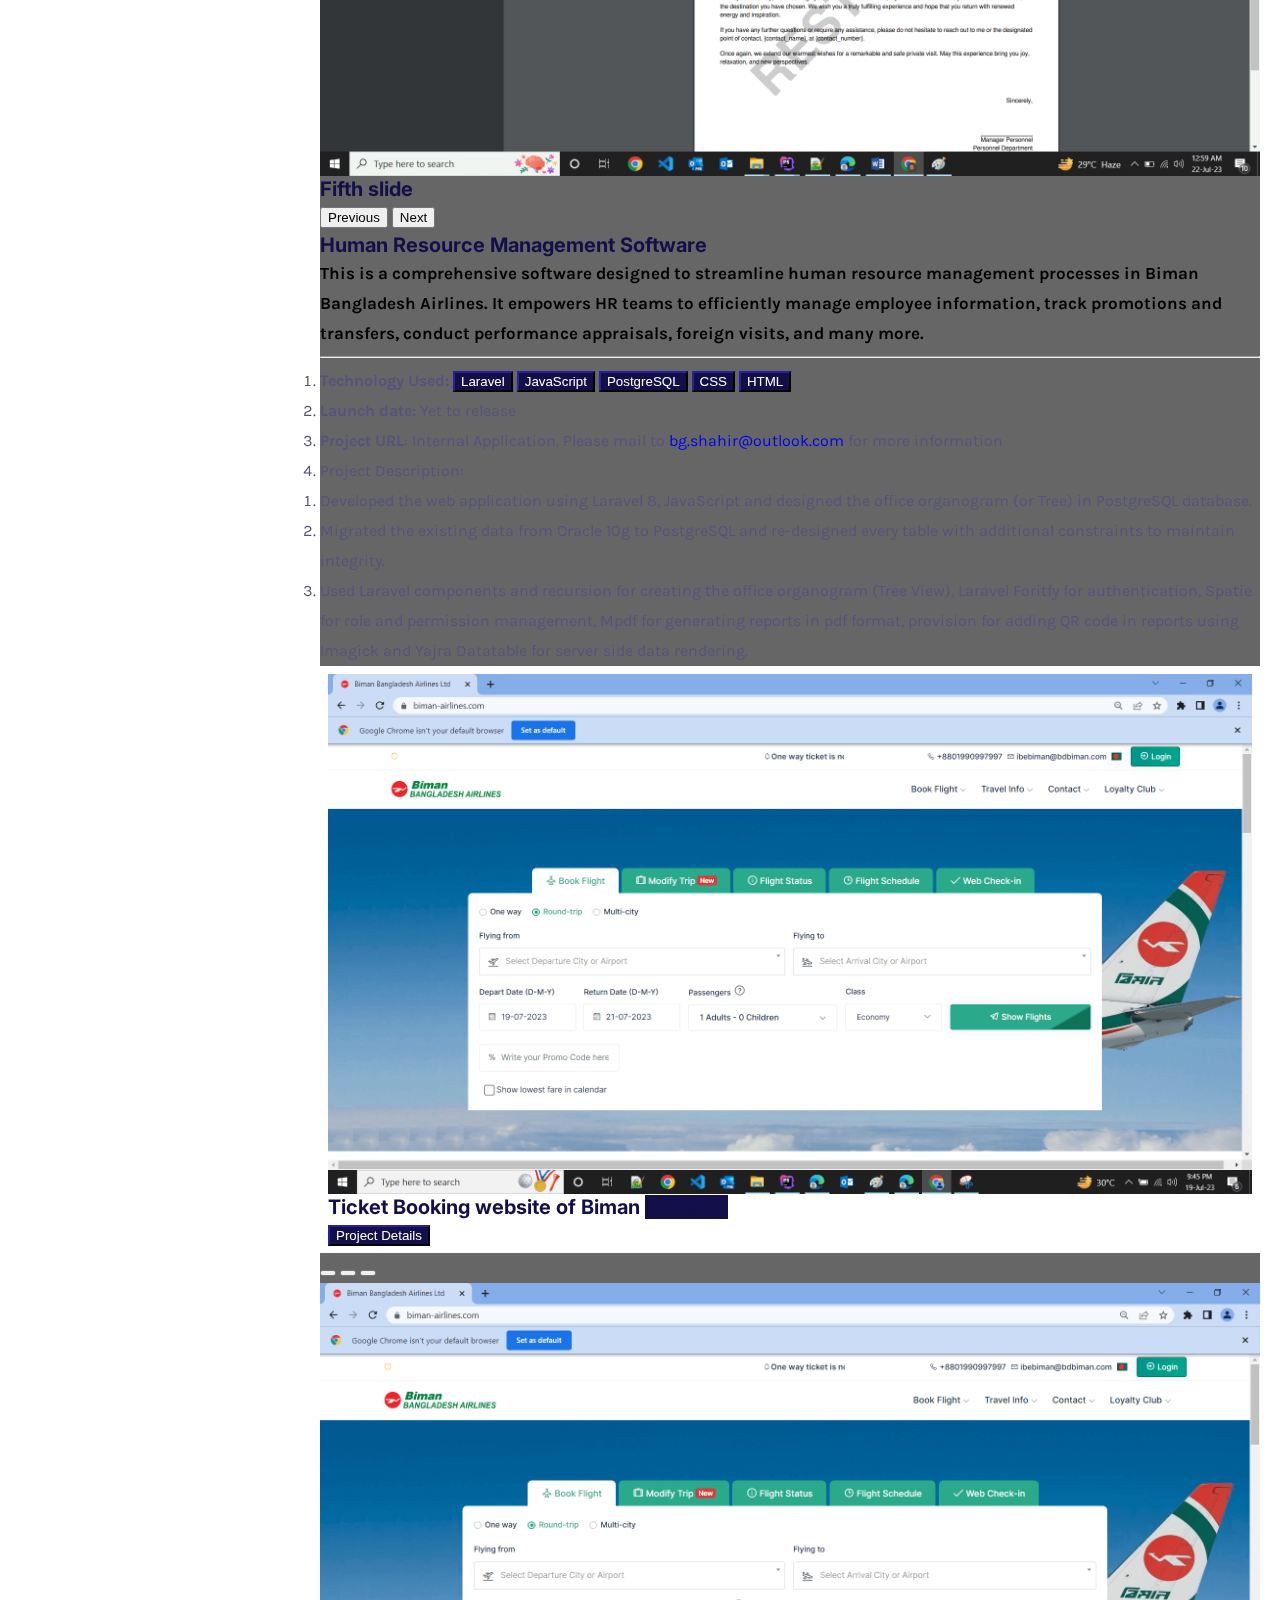
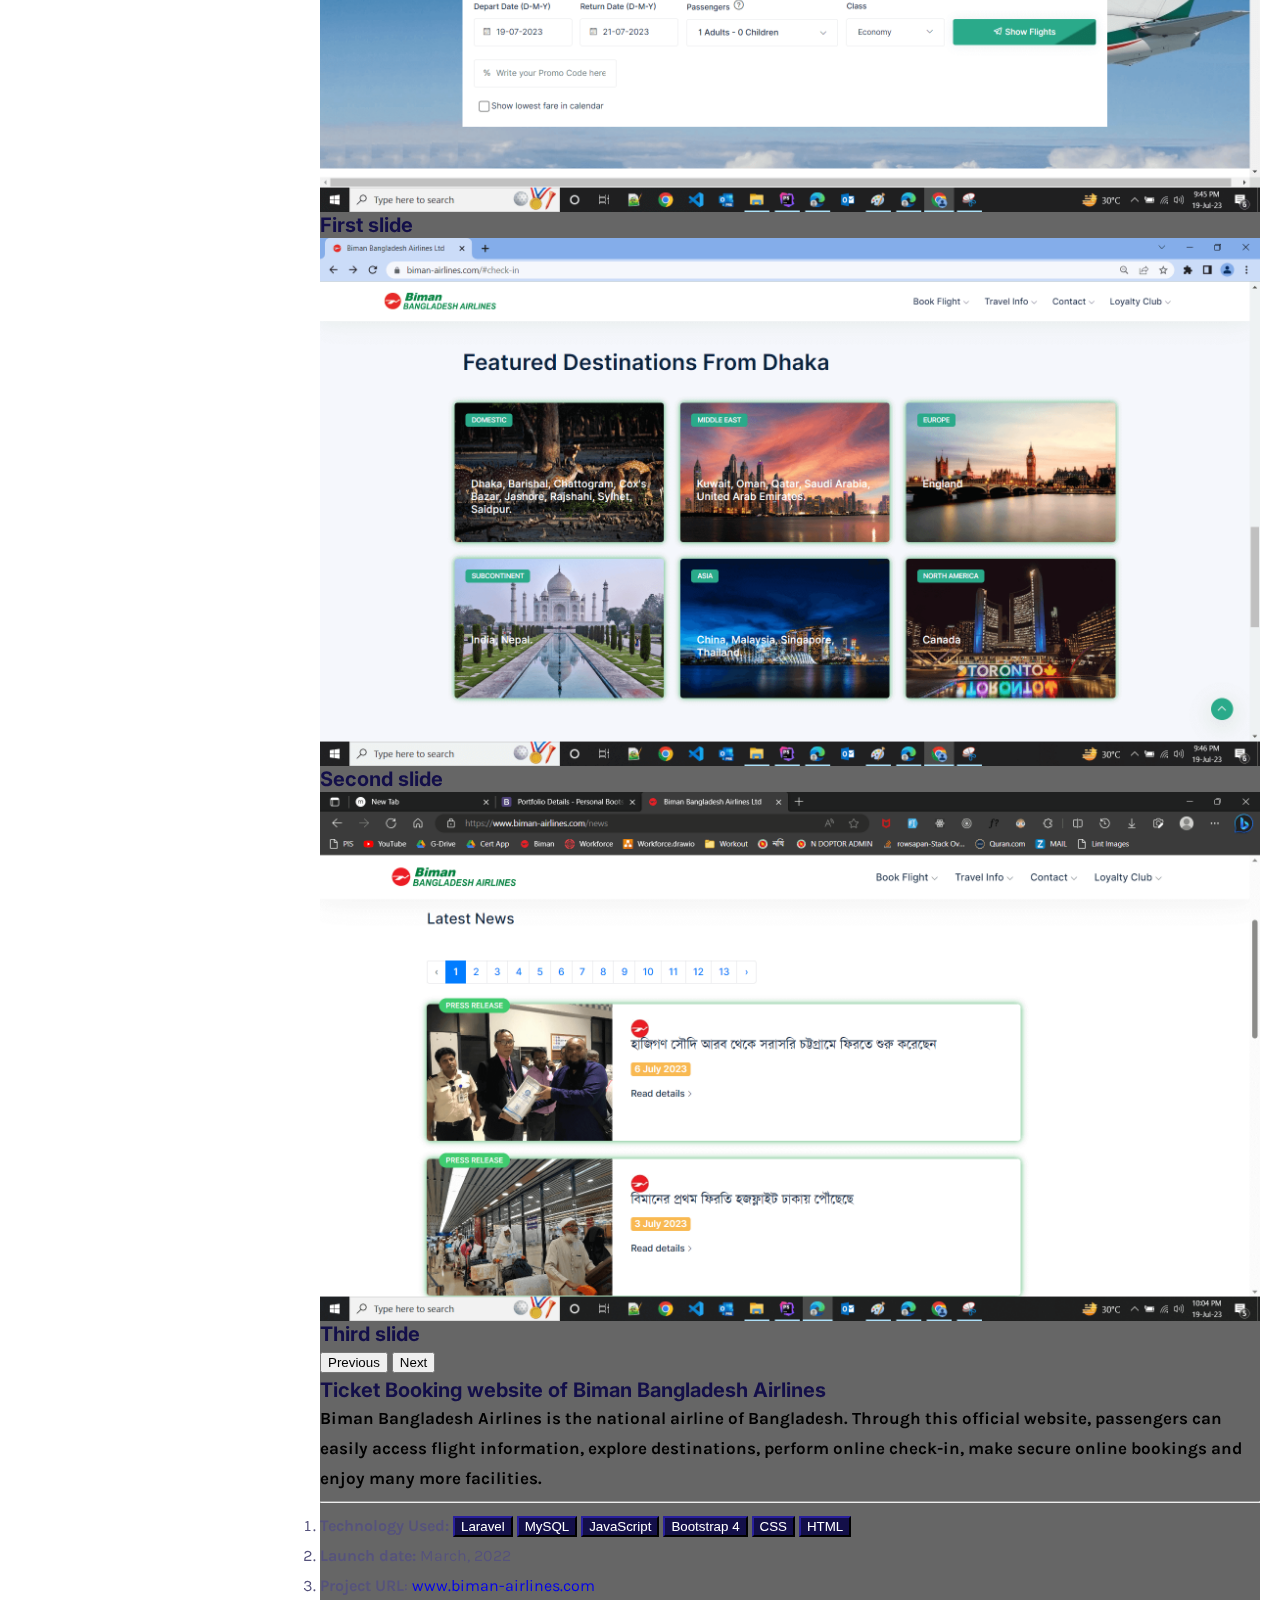
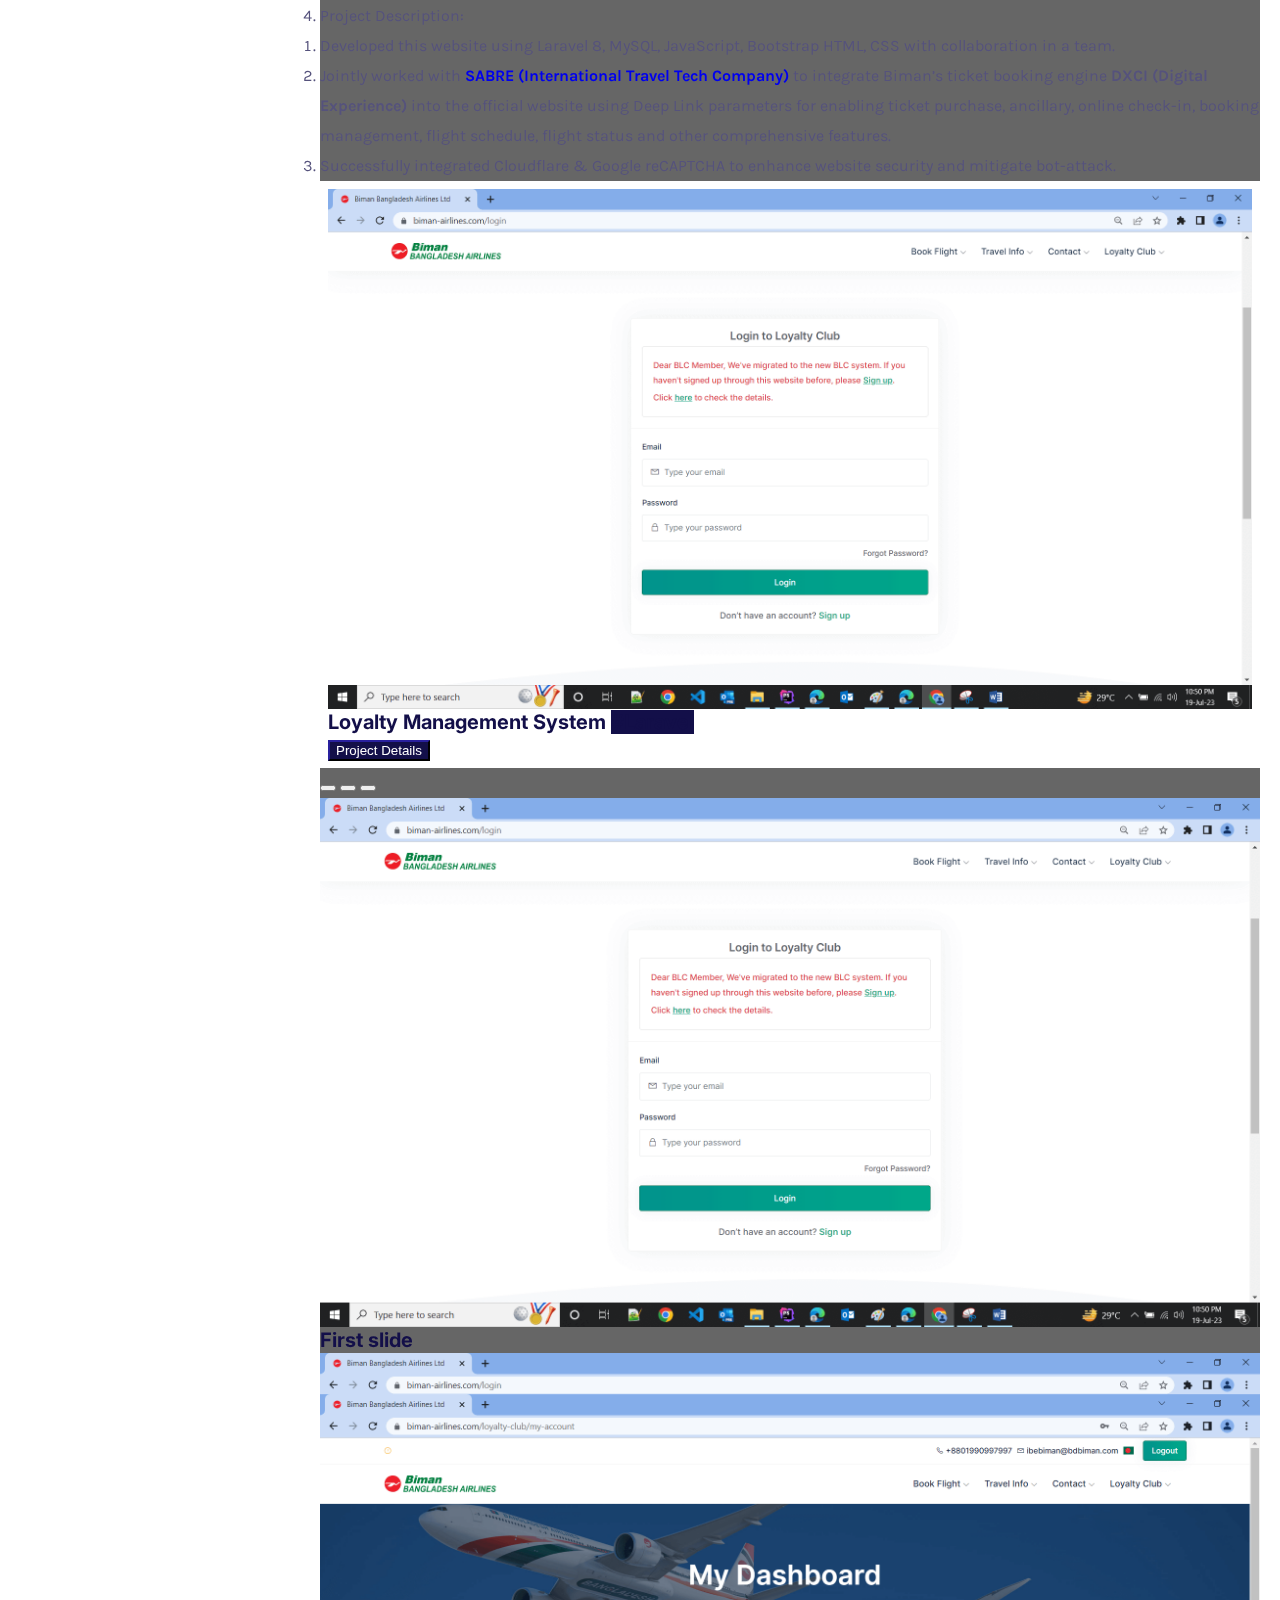
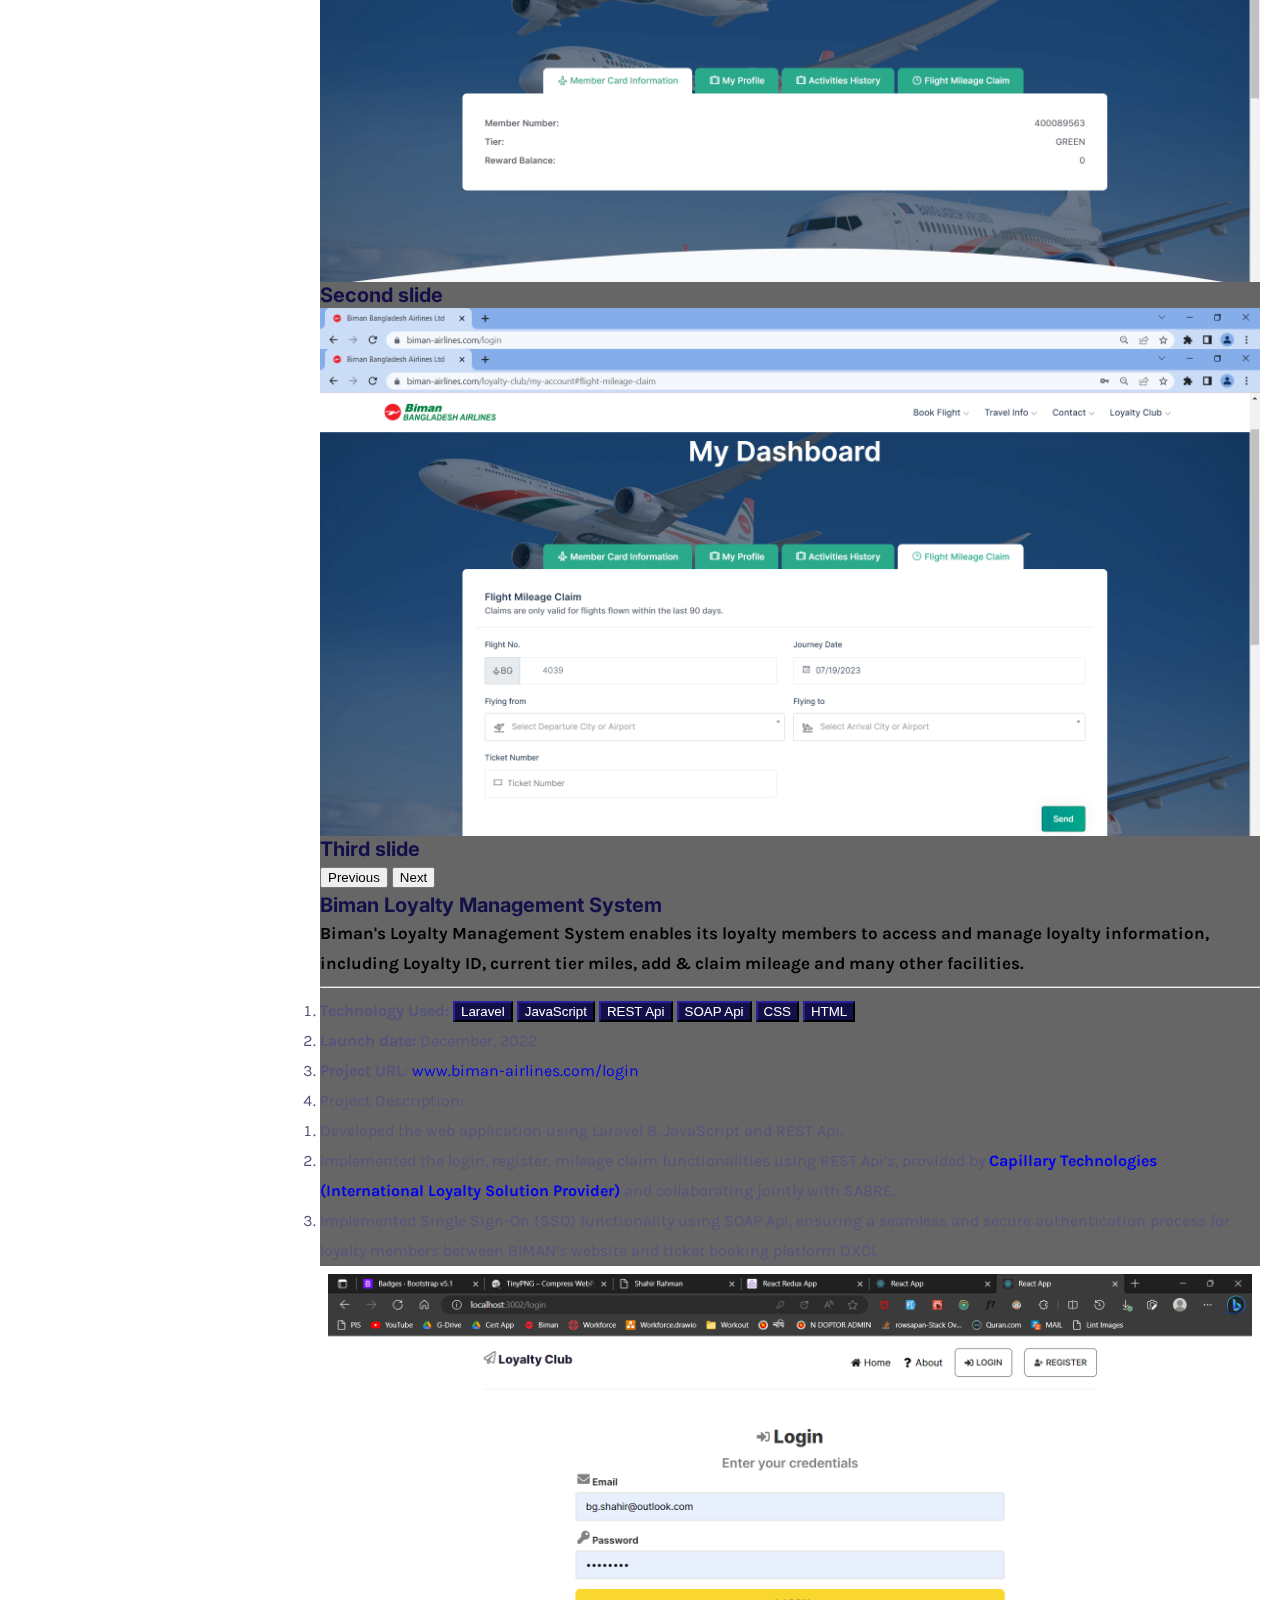
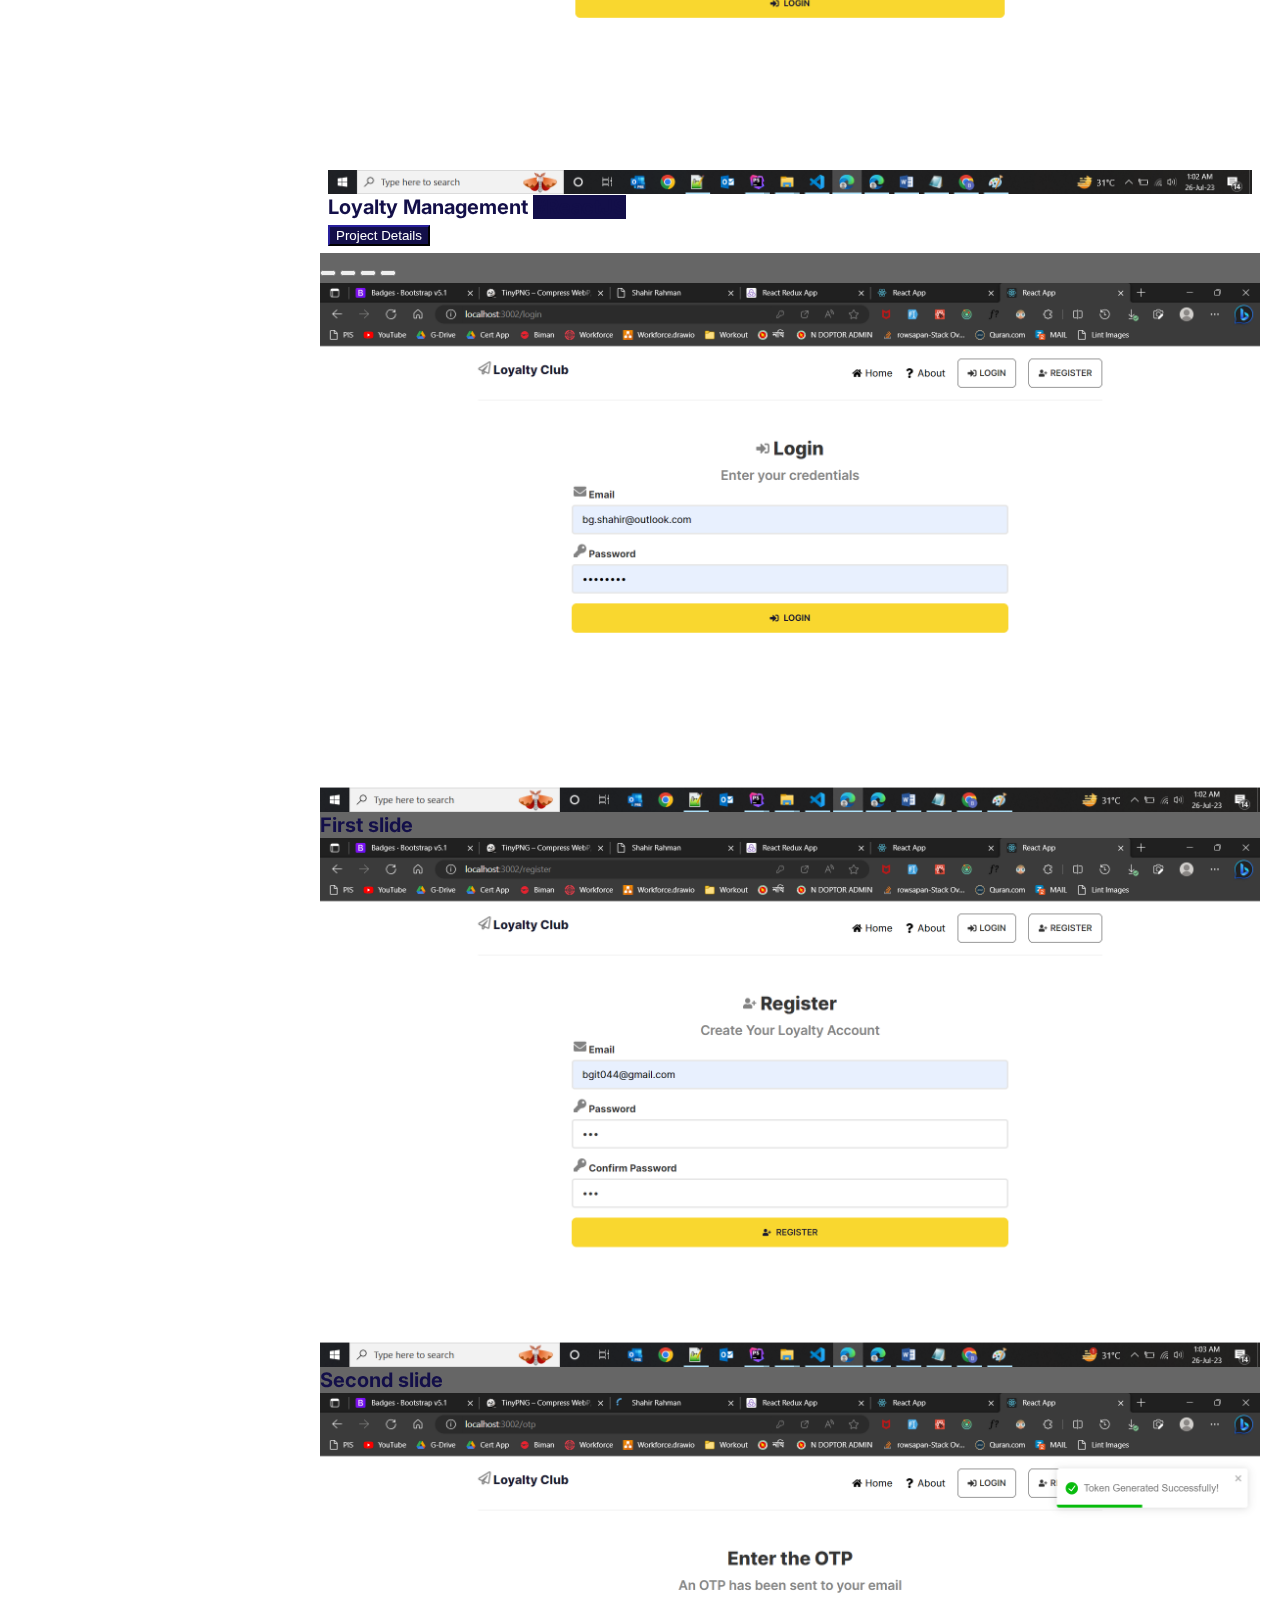
==== commit ecc7752a: "minor change" ====
--- a/index.html
+++ b/index.html
@@ -729,7 +729,7 @@
                                                                 </li>
                                                                 <li class="list-group-item d-flex justify-content-between align-items-start">
                                                                     <div class="ms-2 me-auto">
-                                                                        <div class="fw-bold"><strong>Project URL</strong>: <a target="_blank">N/A. Please mail to <a href="mailto:bg.shahir@outlook.com">bg.shahir@outlook.com</a> for more information</a>
+                                                                        <div class="fw-bold"><strong>Project URL</strong>: <a target="_blank">Internal Application. Please mail to <a href="mailto:bg.shahir@outlook.com">bg.shahir@outlook.com</a> for more information</a>
                                                                         </div>
                                                                     </div>
                                                                 </li>
@@ -1131,7 +1131,7 @@
                                                                 </li>
                                                                 <li class="list-group-item d-flex justify-content-between align-items-start">
                                                                     <div class="ms-2 me-auto">
-                                                                        <div class="fw-bold"><strong>Launch date:</strong> December, 2022
+                                                                        <div class="fw-bold"><strong>Launch date:</strong> March, 2023
                                                                         </div>
                                                                     </div>
                                                                 </li>
@@ -1145,7 +1145,7 @@
                                                                     <div class="ms-2 me-auto">
                                                                         <div class="fw-bold">Project Description:</div>
                                                                         <ol class="list-group list-group-flush">
-                                                                            <li class="list-group-item">Developed the web application using ReactJS, JavaScript and REST Api.</li>
+                                                                            <li class="list-group-item">Developed the web application using ReactJS, JavaScript and REST Api and SOAP Api.</li>
                                                                             <li class="list-group-item">Implemented the login, register, OTP, mileage claim functionalities using REST Api’s, provided by <a href="https://www.capillarytech.com/products/loyalty-program-software/"><b>Capillary Technologies (International Loyalty Solution Provider)</b></a> and collaborating jointly with SABRE.</li>
                                                                         </ol>
                                                                     </div>
@@ -1261,7 +1261,7 @@
                                                                 <li class="list-group-item d-flex justify-content-between align-items-start">
                                                                     <div class="ms-2 me-auto">
                                                                         <div class="fw-bold"><strong>Technology Used:</strong>
-                                                                            <button class="btn btn-primary btn-sm"><i class="fa-brands fa-react fa-xl"></i> ReactJS</button>  <button class="btn btn-primary btn-sm"><i class="fa-brands fa-node fa-xl"></i>  NodeJS</button>  <button class="btn btn-primary btn-sm"><i class="fa-solid fa-link"></i> REST Api</button> <button class="btn btn-primary btn-sm"> <i class="fa-brands fa-css3 fa-xl"></i> CSS    </button> <button class="btn btn-primary btn-sm"> <i class="fa-brands fa-html5 fa-xl"></i>    HTML </button>
+                                                                            <button class="btn btn-primary btn-sm"><i class="fa-brands fa-react fa-xl"></i> ReactJS</button>  <button class="btn btn-primary btn-sm"><i class="fa-brands fa-node fa-xl"></i>  NodeJS</button> <button class="btn btn-primary btn-sm"><i class="fa-solid fa-database"></i> MongoDB</button> <button class="btn btn-primary btn-sm"><i class="fa-solid fa-link"></i> REST Api</button> <button class="btn btn-primary btn-sm"> <i class="fa-brands fa-css3 fa-xl"></i> CSS    </button> <button class="btn btn-primary btn-sm"> <i class="fa-brands fa-html5 fa-xl"></i>    HTML </button>
                                                                         </div>
                                                                     </div>
                                                                 </li>
@@ -1273,7 +1273,7 @@
                                                                 </li>
                                                                 <li class="list-group-item d-flex justify-content-between align-items-start">
                                                                     <div class="ms-2 me-auto">
-                                                                        <div class="fw-bold"><strong>Project URL</strong>: <a target="_blank" href="https://www.biman-airlines.com/login">www.biman-airlines.com/login</a>
+                                                                        <div class="fw-bold"><strong>Project URL</strong>: <a target="_blank" href="#">-</a>
                                                                         </div>
                                                                     </div>
                                                                 </li>
@@ -1281,7 +1281,8 @@
                                                                     <div class="ms-2 me-auto">
                                                                         <div class="fw-bold">Project Description:</div>
                                                                         <ol class="list-group list-group-flush">
-                                                                            <li class="list-group-item">By using React.js as front end and with the vast data resources available through GitHub APIs, I created this dynamic application for searching and exploring GitHub profiles. </li>
+                                                                            <li class="list-group-item">Used ReactJS, Redux Toolkit in frontend and NodeJS and MongoDB as backed.</li>
+                                                                            <li class="list-group-item">Implemented JWT authentication for login and registration, private and public route function, access control features and created REST Api’s for frontend to backend communication for ticket and notes creation, update, assign, completion tags and other functionalities.</li>
                                                                         </ol>
                                                                     </div>
                                                                 </li>
@@ -1395,7 +1396,7 @@
                                                                 </li>
                                                                 <li class="list-group-item d-flex justify-content-between align-items-start">
                                                                     <div class="ms-2 me-auto">
-                                                                        <div class="fw-bold"><strong>Launch date:</strong> April, 2023
+                                                                        <div class="fw-bold"><strong>Launch date:</strong> February, 2023
                                                                         </div>
                                                                     </div>
                                                                 </li>
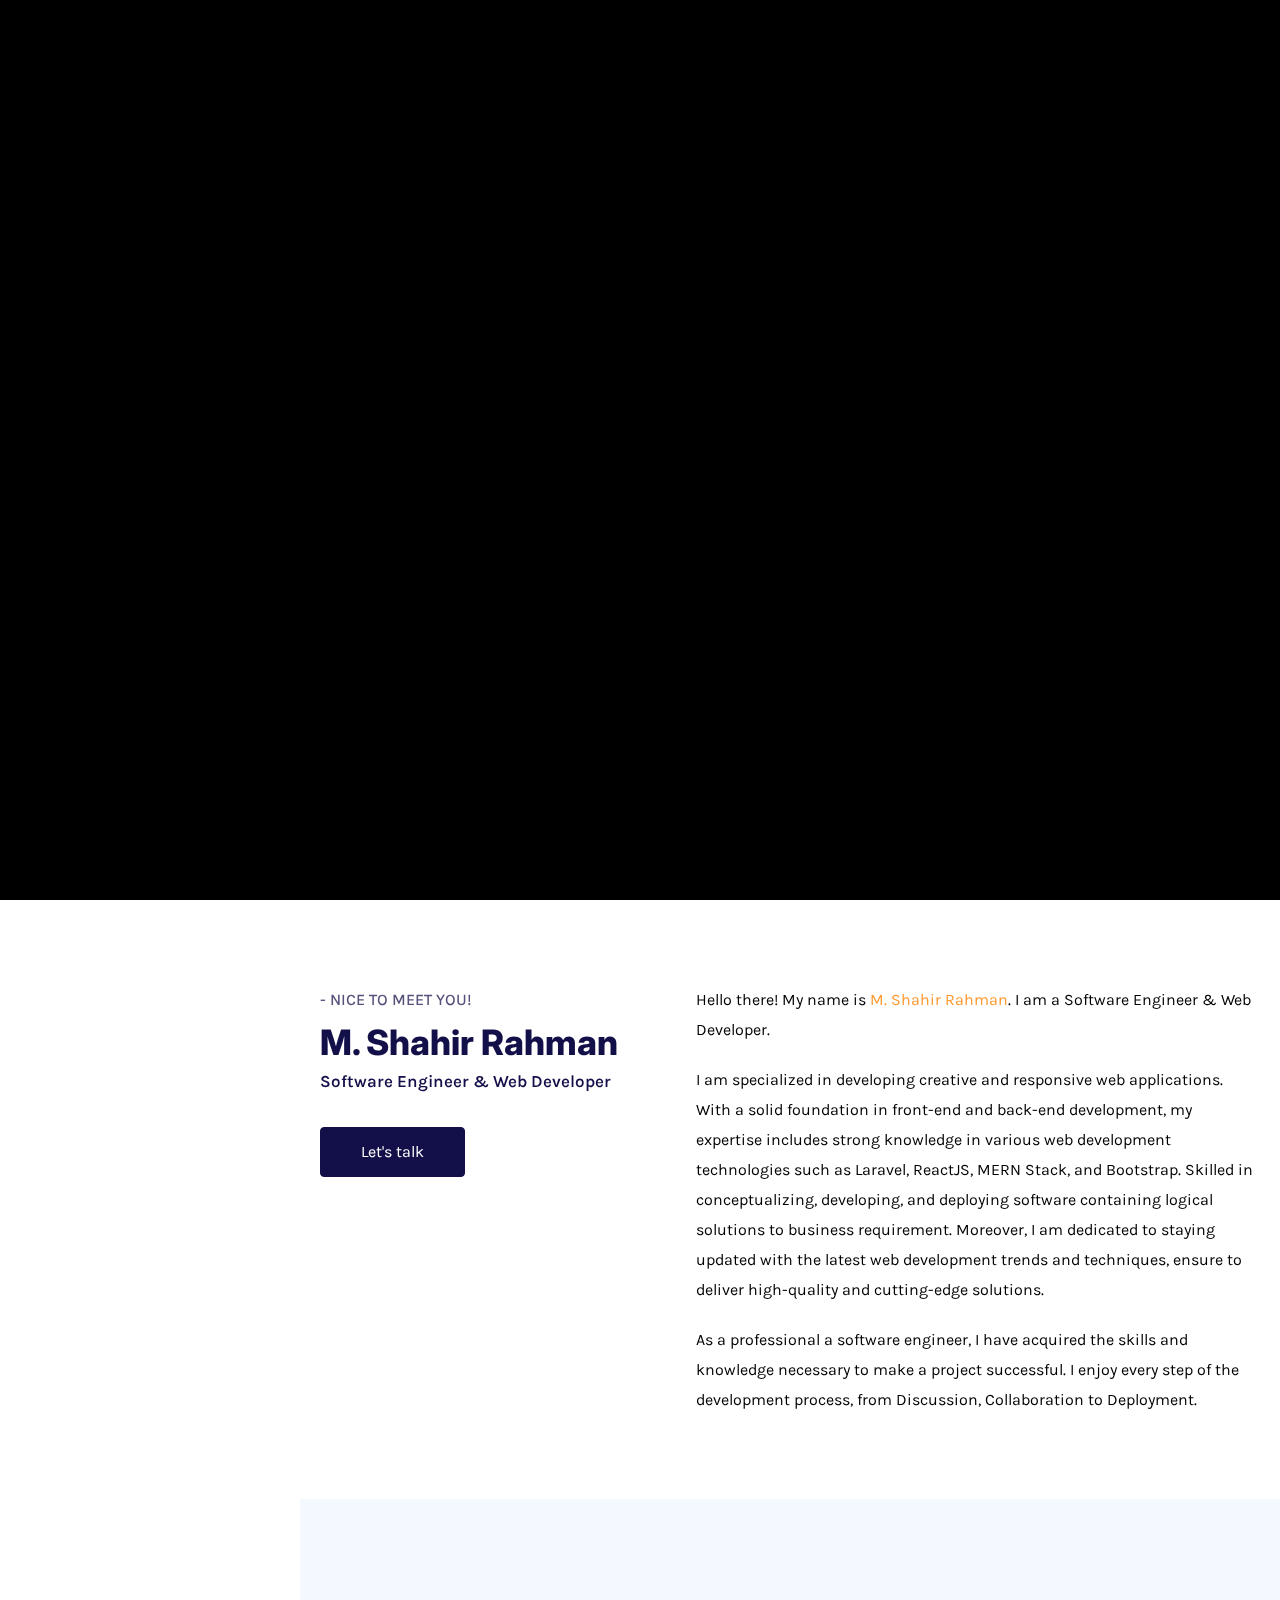
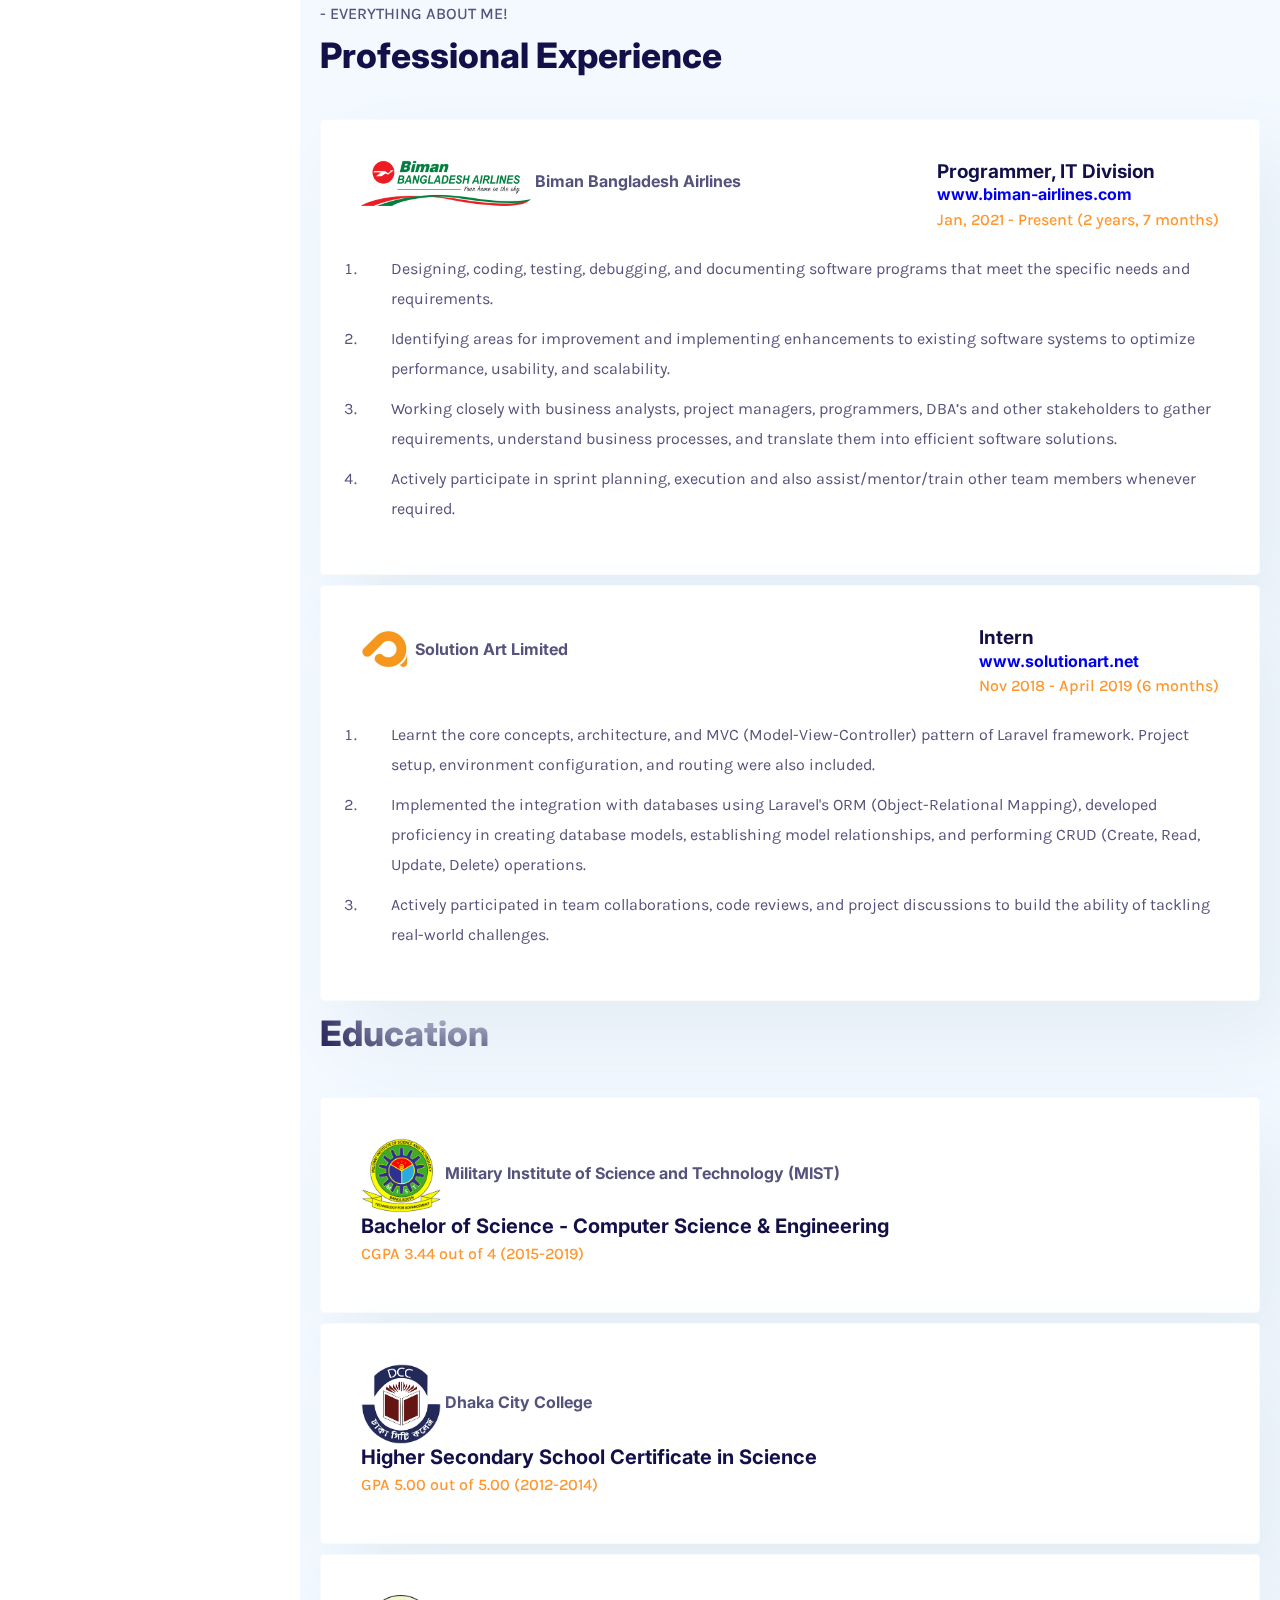
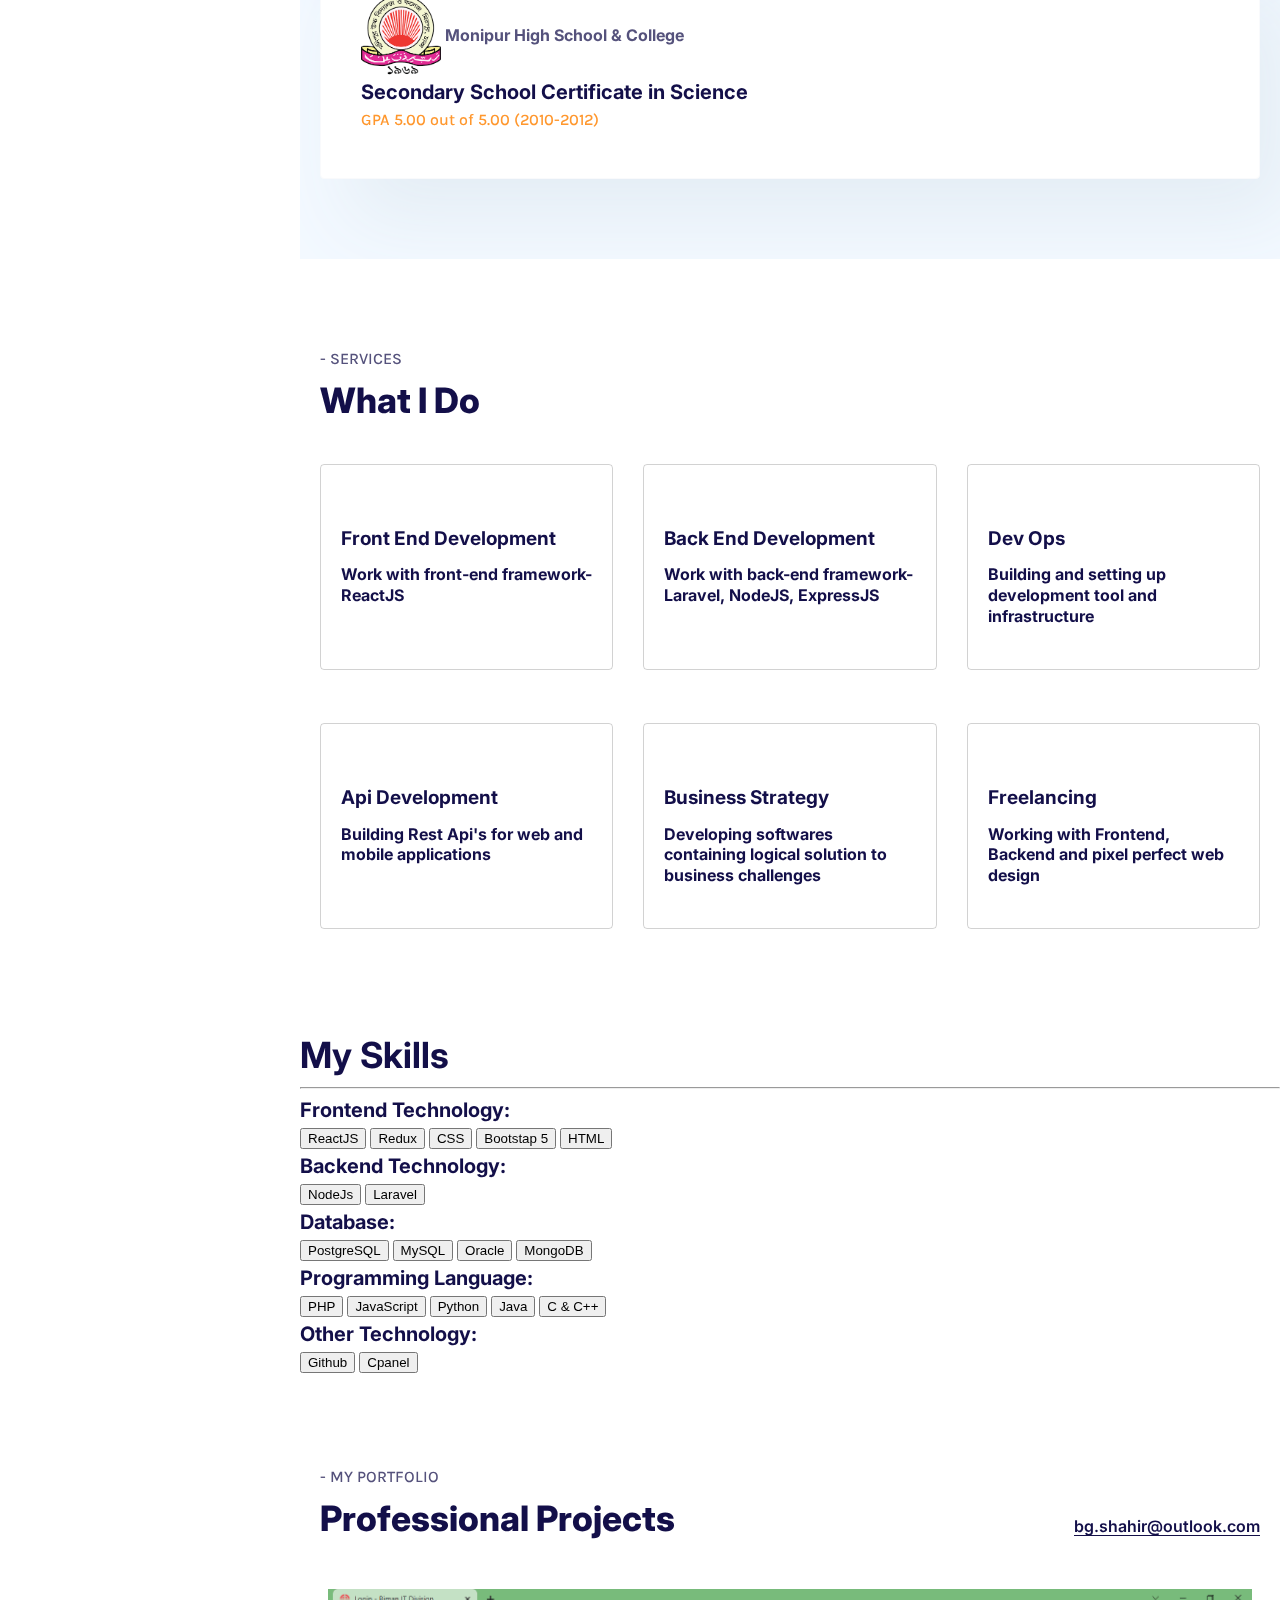
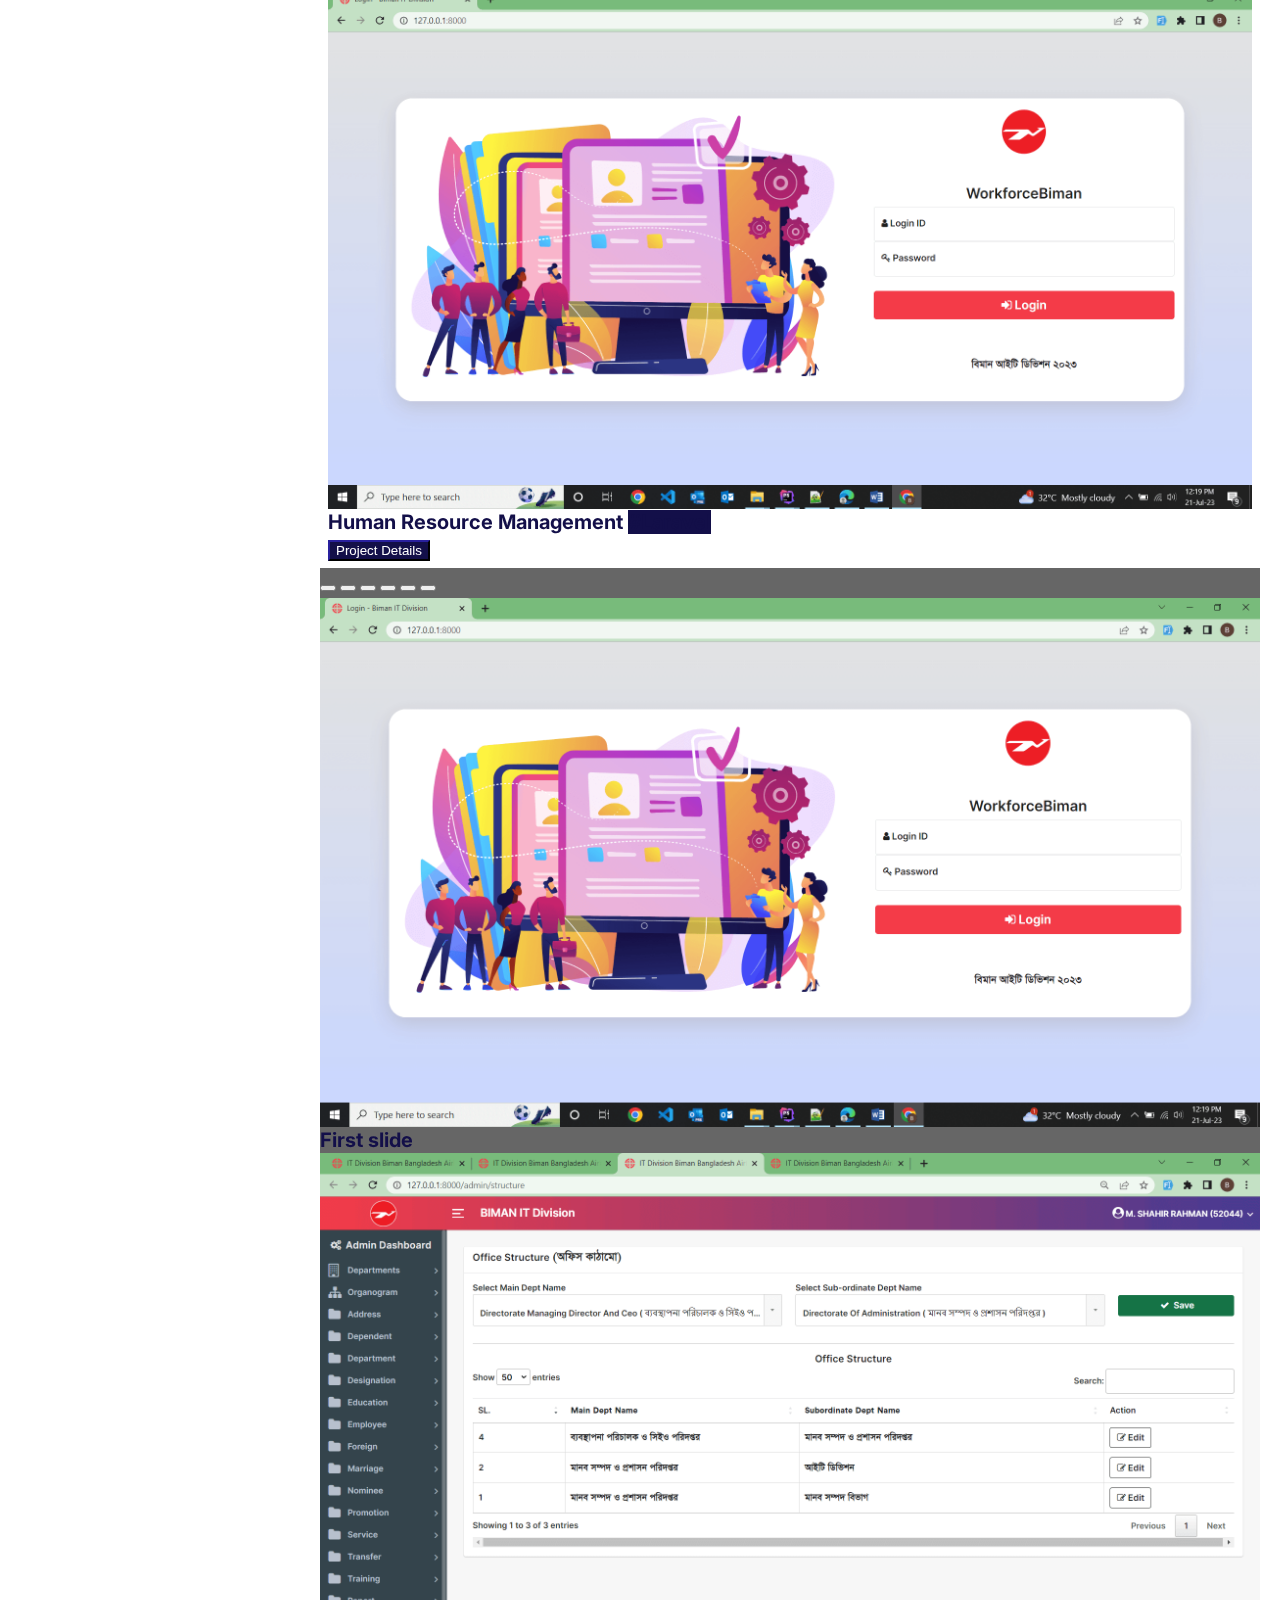
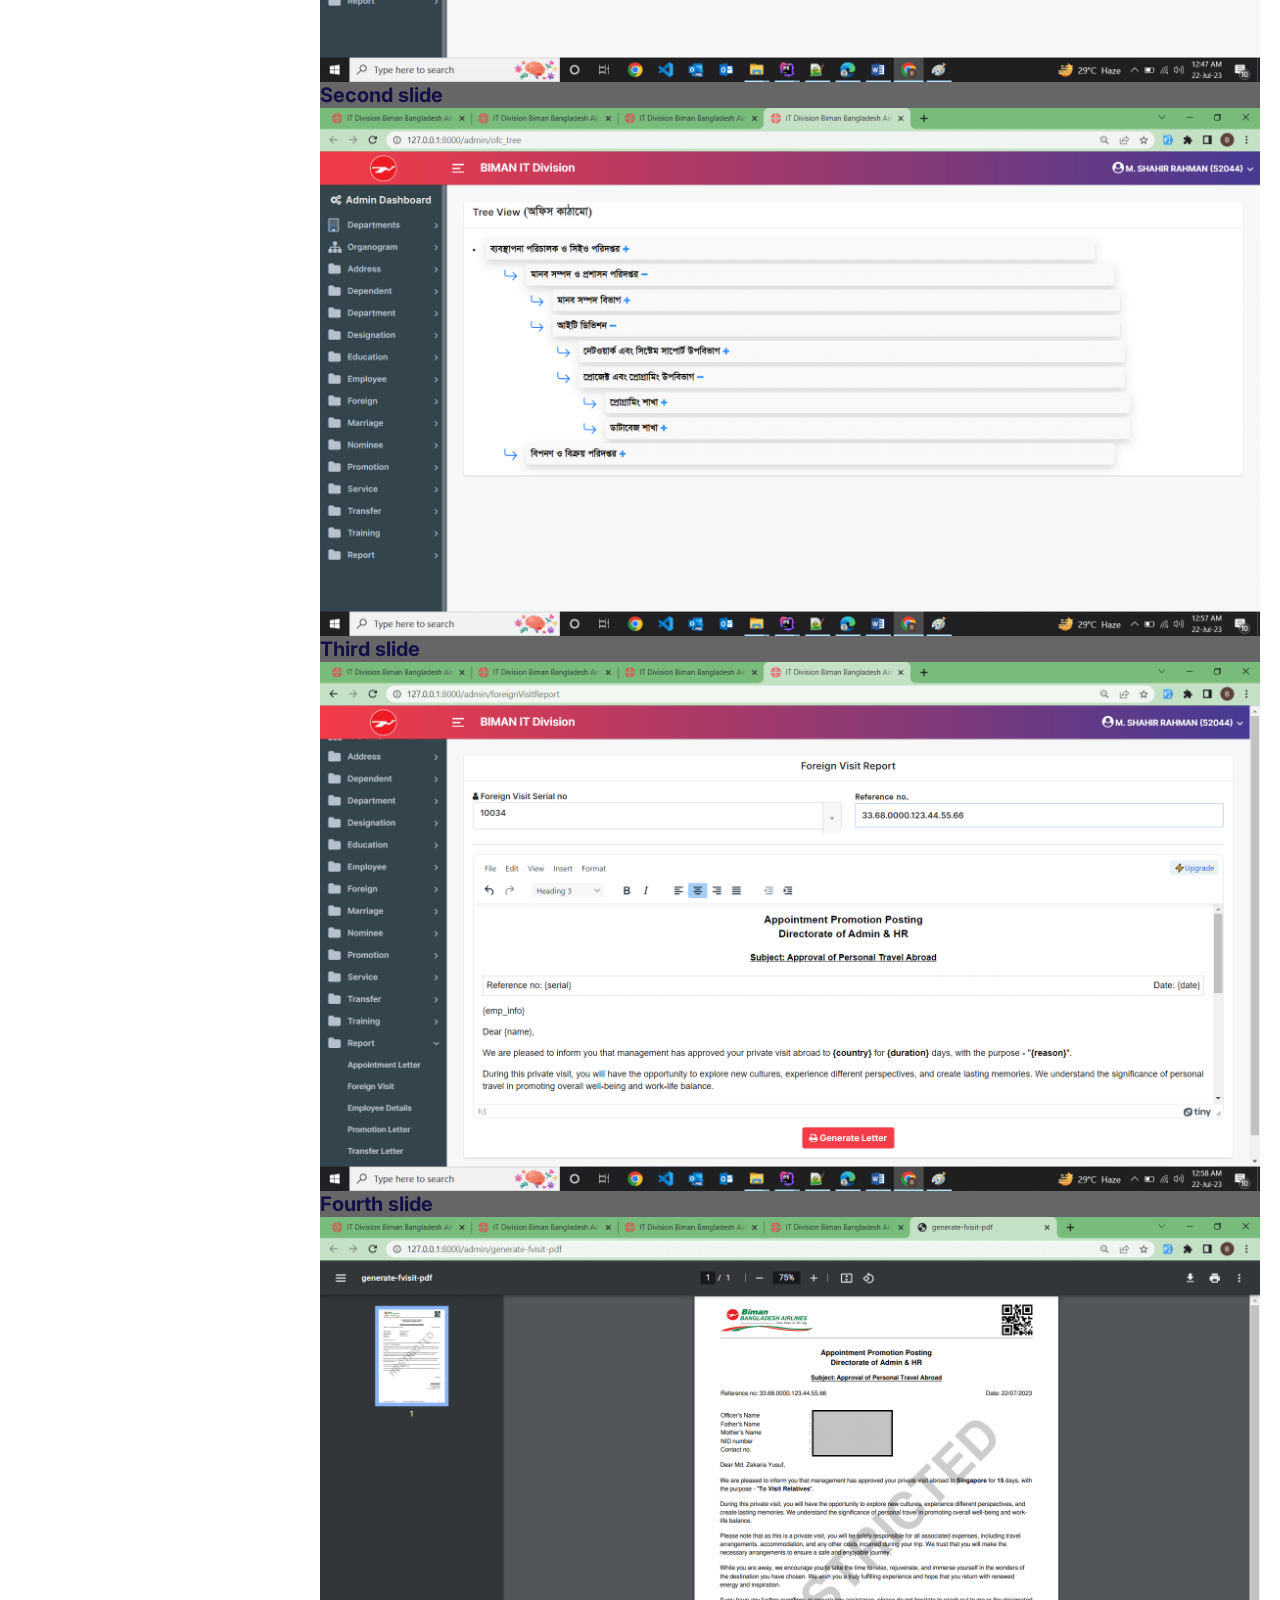
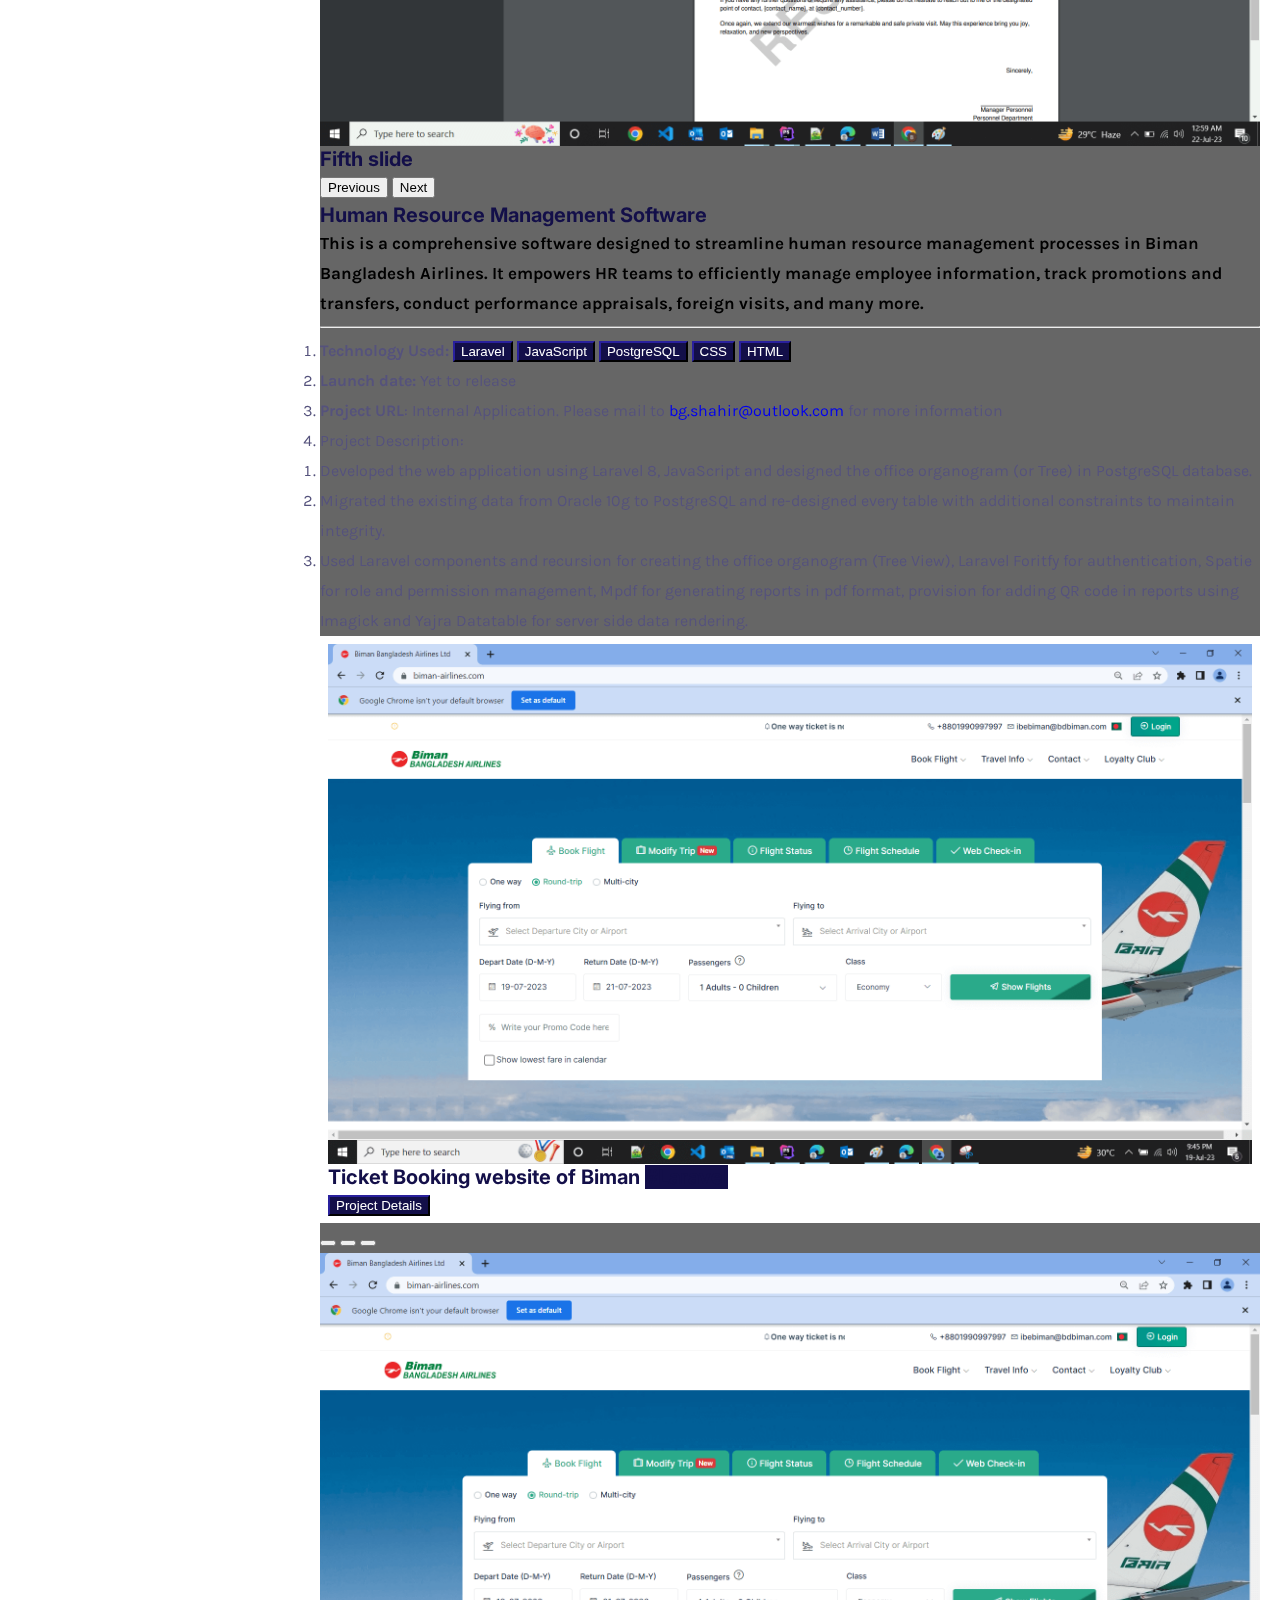
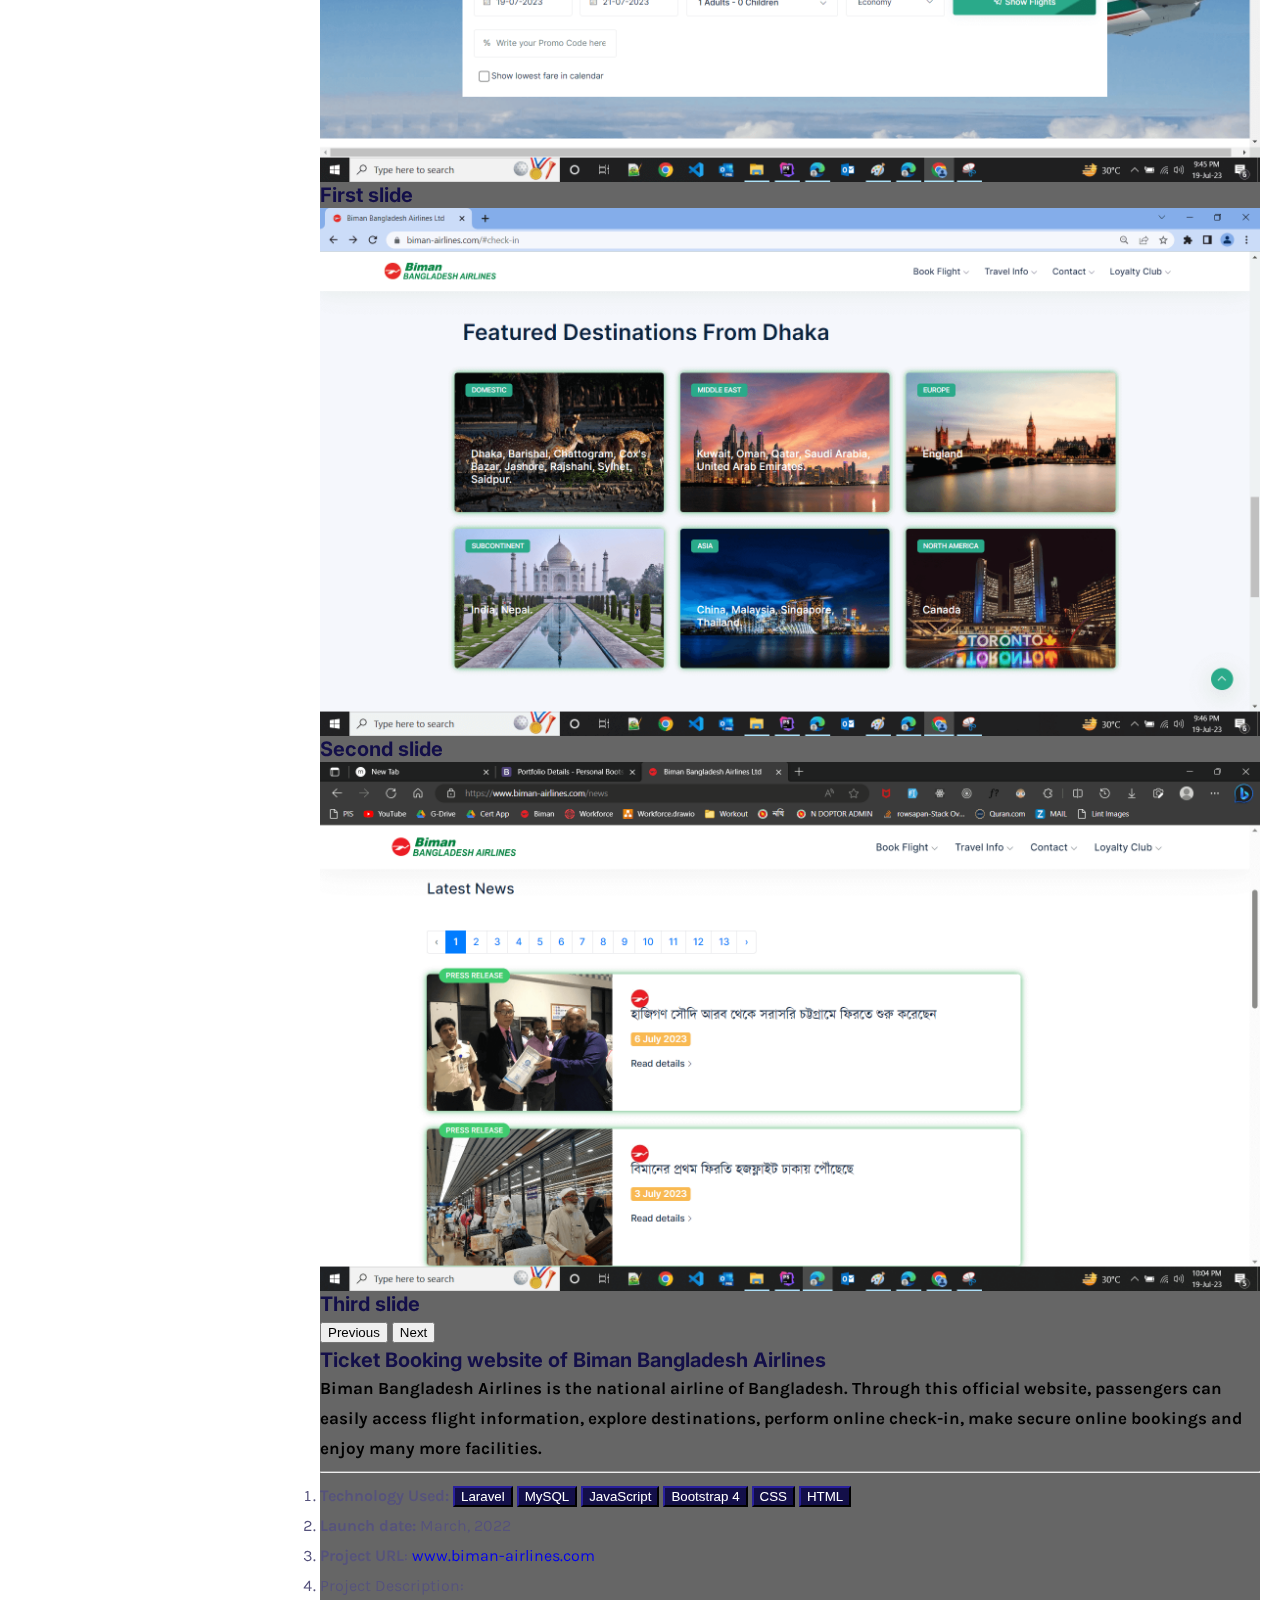
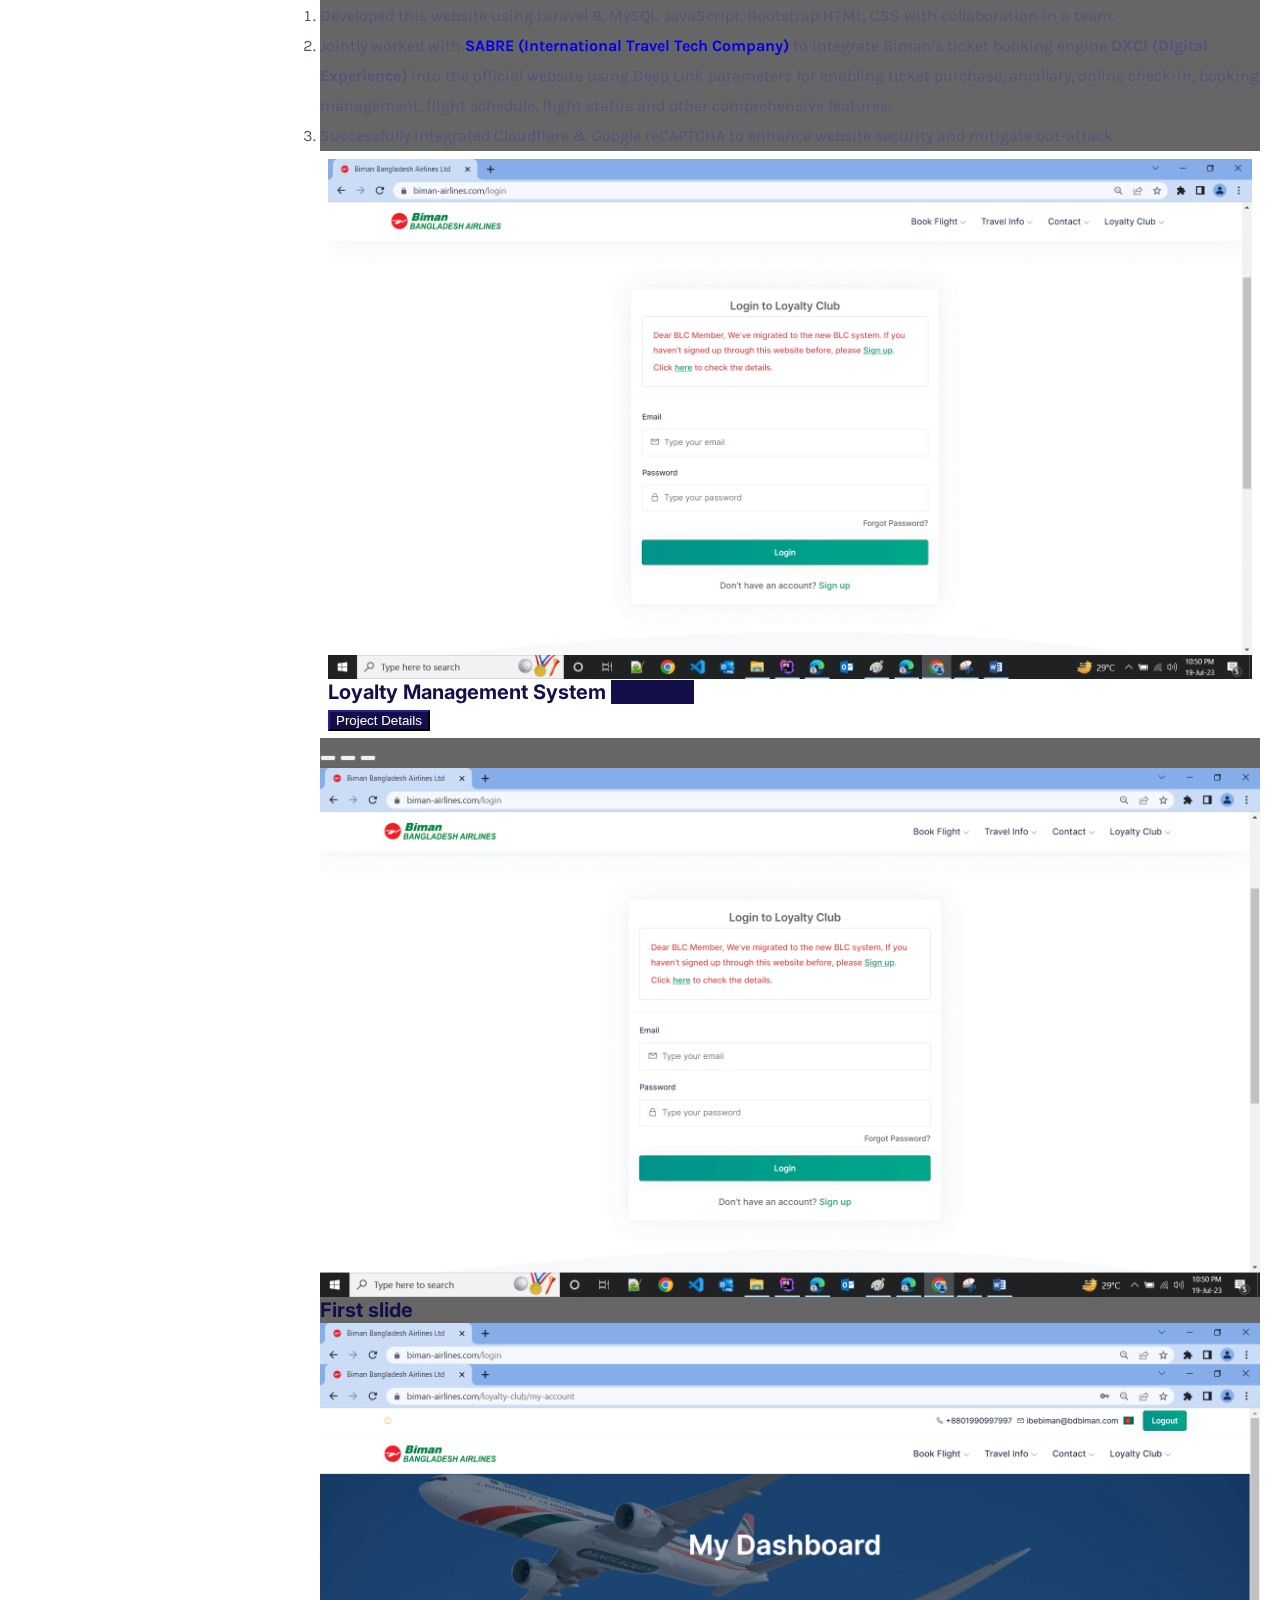
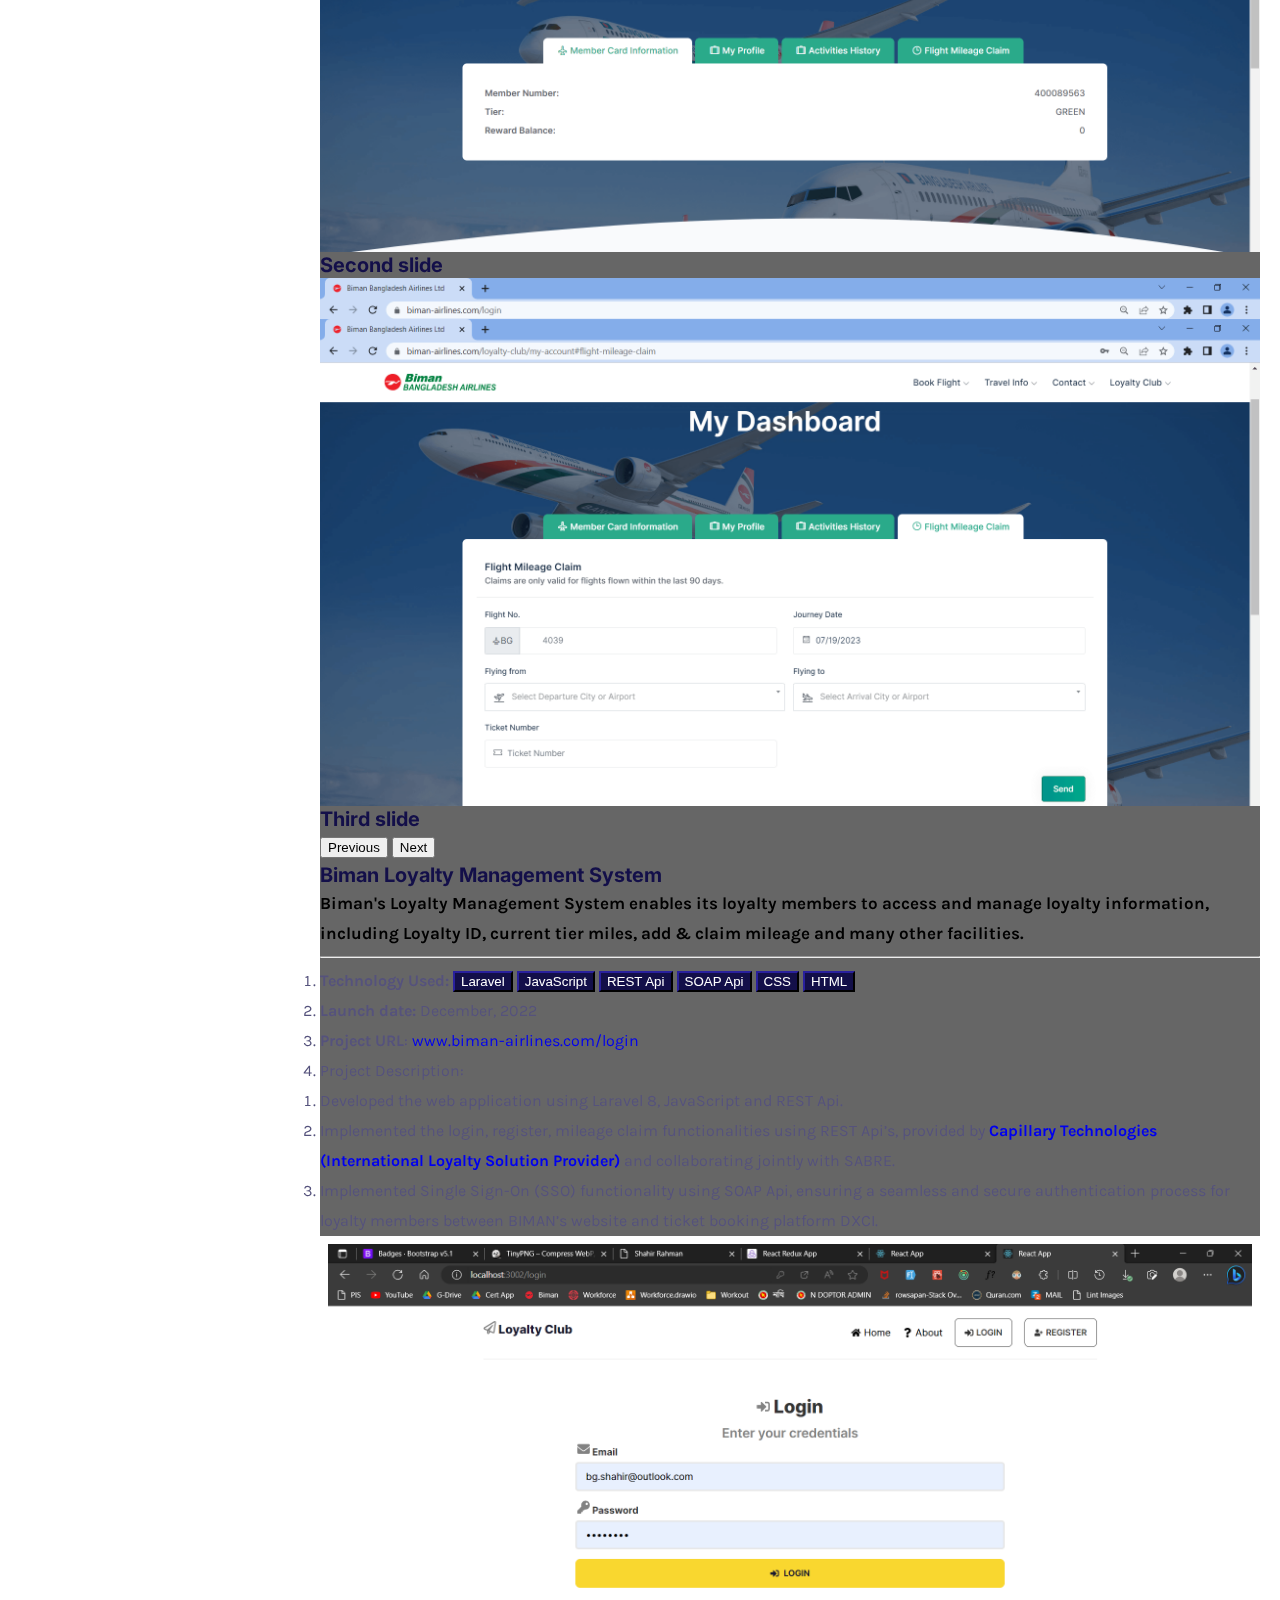
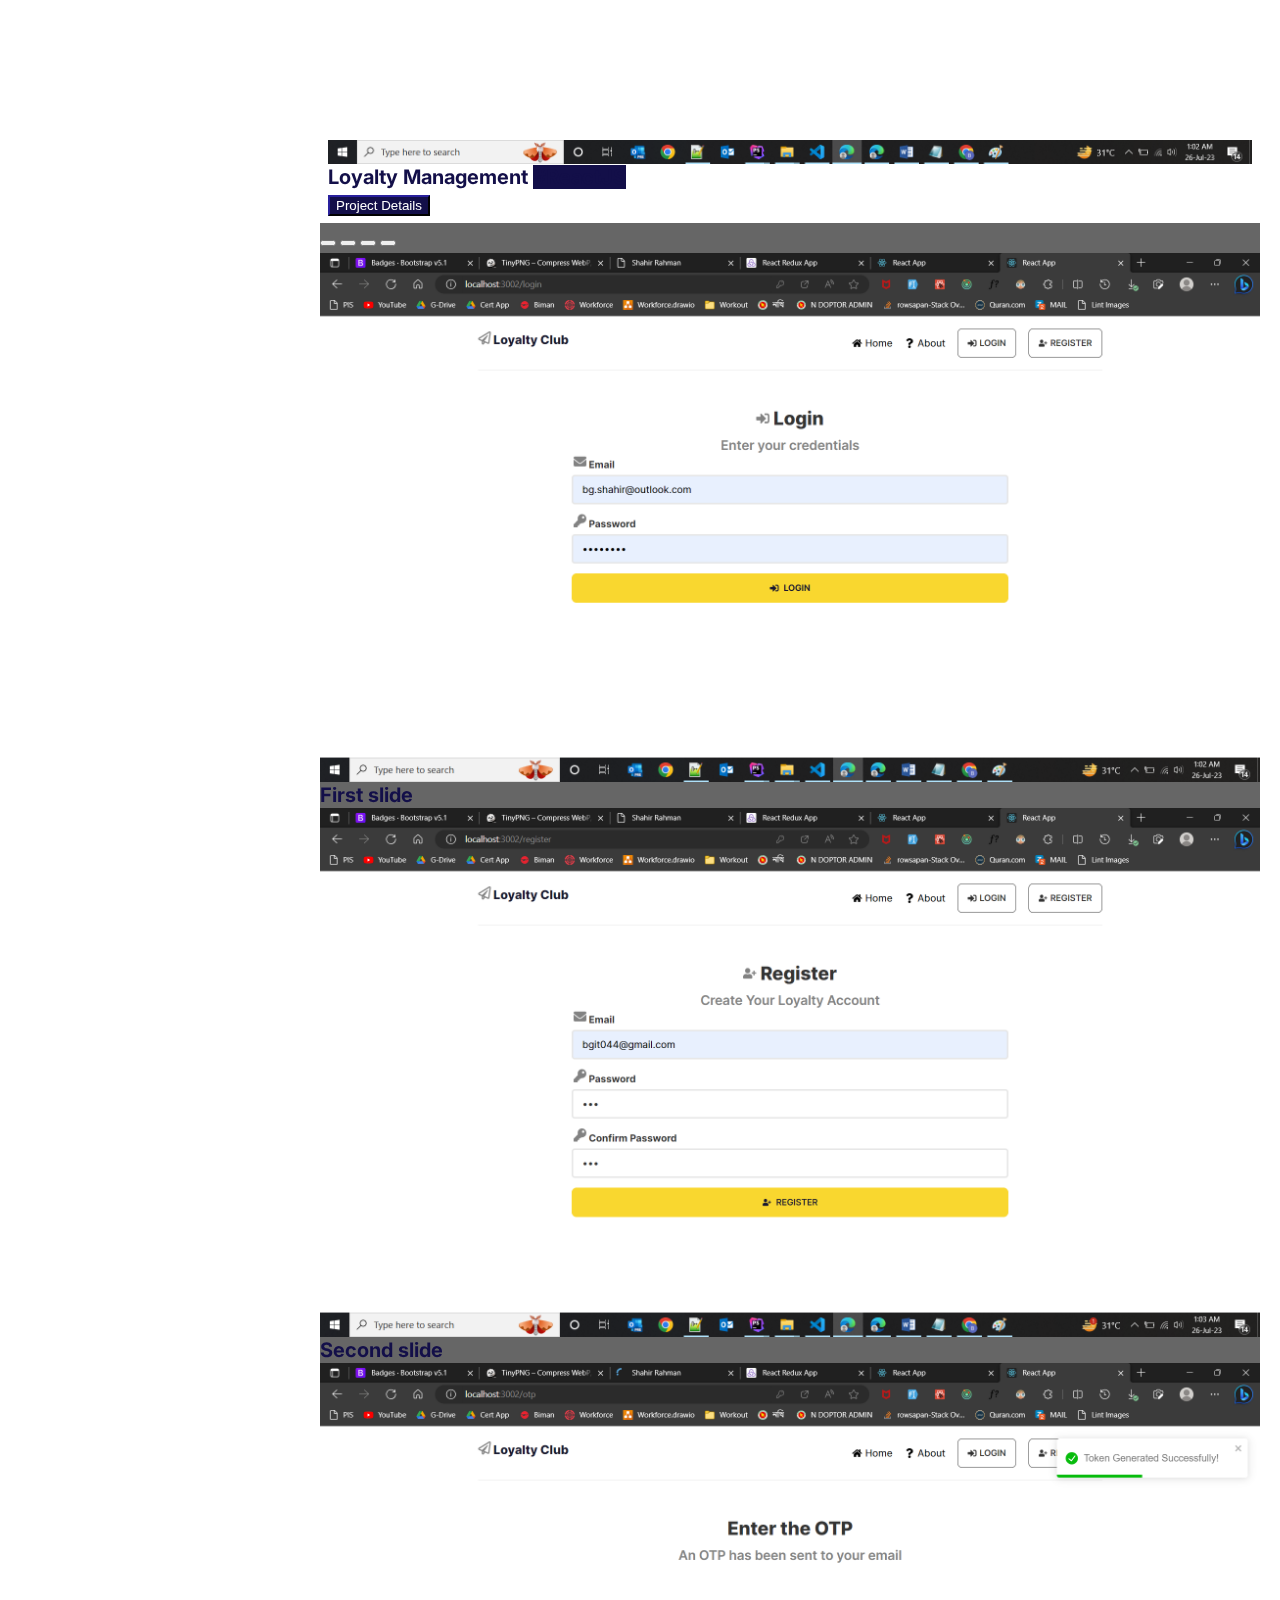
==== commit 2e4b8dc5: "minor change" ====
--- a/index.html
+++ b/index.html
@@ -232,7 +232,7 @@
                                         <h5>from Bangladesh</h5>
                                     </div>
                                     <div class="subtitle">
-                                        <p>I am a Software Engineer &amp; Web Developer having <span class="blueColor">3+ years</span> of experience. My expertise includes proficiency in Laravel, ReactJS, MERN Stack, REST Api, SOAP Api, Bootstrap, CSS.
+                                        <p>I am a Software Engineer &amp; Web Developer having <span id="exp" class="blueColor">3+ years</span> of experience. My expertise includes proficiency in Laravel, ReactJS, MERN Stack, REST Api, SOAP Api, Bootstrap, CSS.
                                         </p>
                                     </div>
                                     <div class="buttons">
@@ -248,7 +248,6 @@
                                         <ul>
                                             <li><a href="mailto:bg.shahir@outlook.com"><i class="fa-solid fa-envelope"></i> bg.shahir@outlook.com</a></li>
                                             <li><a href="tel:+8801931131690"><i class="fa-solid fa-phone"></i> +8801931131690</a></li>
-                                            <li><a href="https://www.linkedin.com/in/shahir-rahman-493019a9/" target="_blank"><i class="fa-brands fa-linkedin"></i> M. Shahir Rahman</a></li>
                                             <li><a href="https://www.linkedin.com/in/shahir-rahman-493019a9/" target="_blank"><i class="fa-brands fa-linkedin"></i> M. Shahir Rahman</a></li>
                                             <li><a class="href_location" href="#"><i class="fa-solid fa-location-dot"></i> Dhaka, Bangladesh</a></li>
                                         </ul>
@@ -291,9 +290,9 @@
                                         <p>Hello there! My name is <span class="yellowColor">M. Shahir Rahman</span>. I
                                             am a Software Engineer &amp; Web Developer.
                                         <p>
-                                            I am specialized in developing creative and responsive web applications. With a solid foundation in front-end and back-end development, my expertise includes strong knowledge in various web development technologies such as Laravel, ReactJS, MERN Stack, and Boostrap. Skilled in conceptualizing, developing, and deploying software containing logical solutions to business requirement. Moreover, I am dedicated to staying updated with the latest web development trends and techniques, ensure to deliver high-quality and cutting-edge solutions.
+                                            I am specialized in developing creative and responsive web applications. With a solid foundation in front-end and back-end development, my expertise includes strong knowledge in various web development technologies such as Laravel, ReactJS, MERN Stack, and Bootstrap. Skilled in conceptualizing, developing, and deploying software containing logical solutions to business requirement. Moreover, I am dedicated to staying updated with the latest web development trends and techniques, ensure to deliver high-quality and cutting-edge solutions.
                                         </p>
-                                        <p>With three years experience as a professional a software engineer, I have
+                                        <p>As a professional a software engineer, I have
                                             acquired the skills and knowledge necessary to make a project successful.
                                             I enjoy every step of the development process, from Discussion, Collaboration to Deployment.
                                         </p>
@@ -1471,6 +1470,18 @@
 <script src="js/plugins.js"></script>
 <script src="js/init.js"></script>
 <!-- /SCRIPTS -->
+<script>
+    const experience = new Date('2021-01-17');
+    const ageDifMs = Date.now() - experience.getTime();
+    const ageDate = new Date(ageDifMs);
+    const years = Math.abs(ageDate.getUTCFullYear() - 1970);
+    const months = Math.floor((ageDate.getUTCMonth() + 1) + (ageDate.getUTCDate() / 30));
+    const age = years + (months / 12);
+    let totalExp = 3;
+    totalExp = Math.ceil(age);
+    // console.log(totalExp.toFixed(0)); // Output: 32.5
+    document.getElementById('exp').innerHTML = `${totalExp.toFixed(0)}+`;
+</script>
 
 </body>
 </html>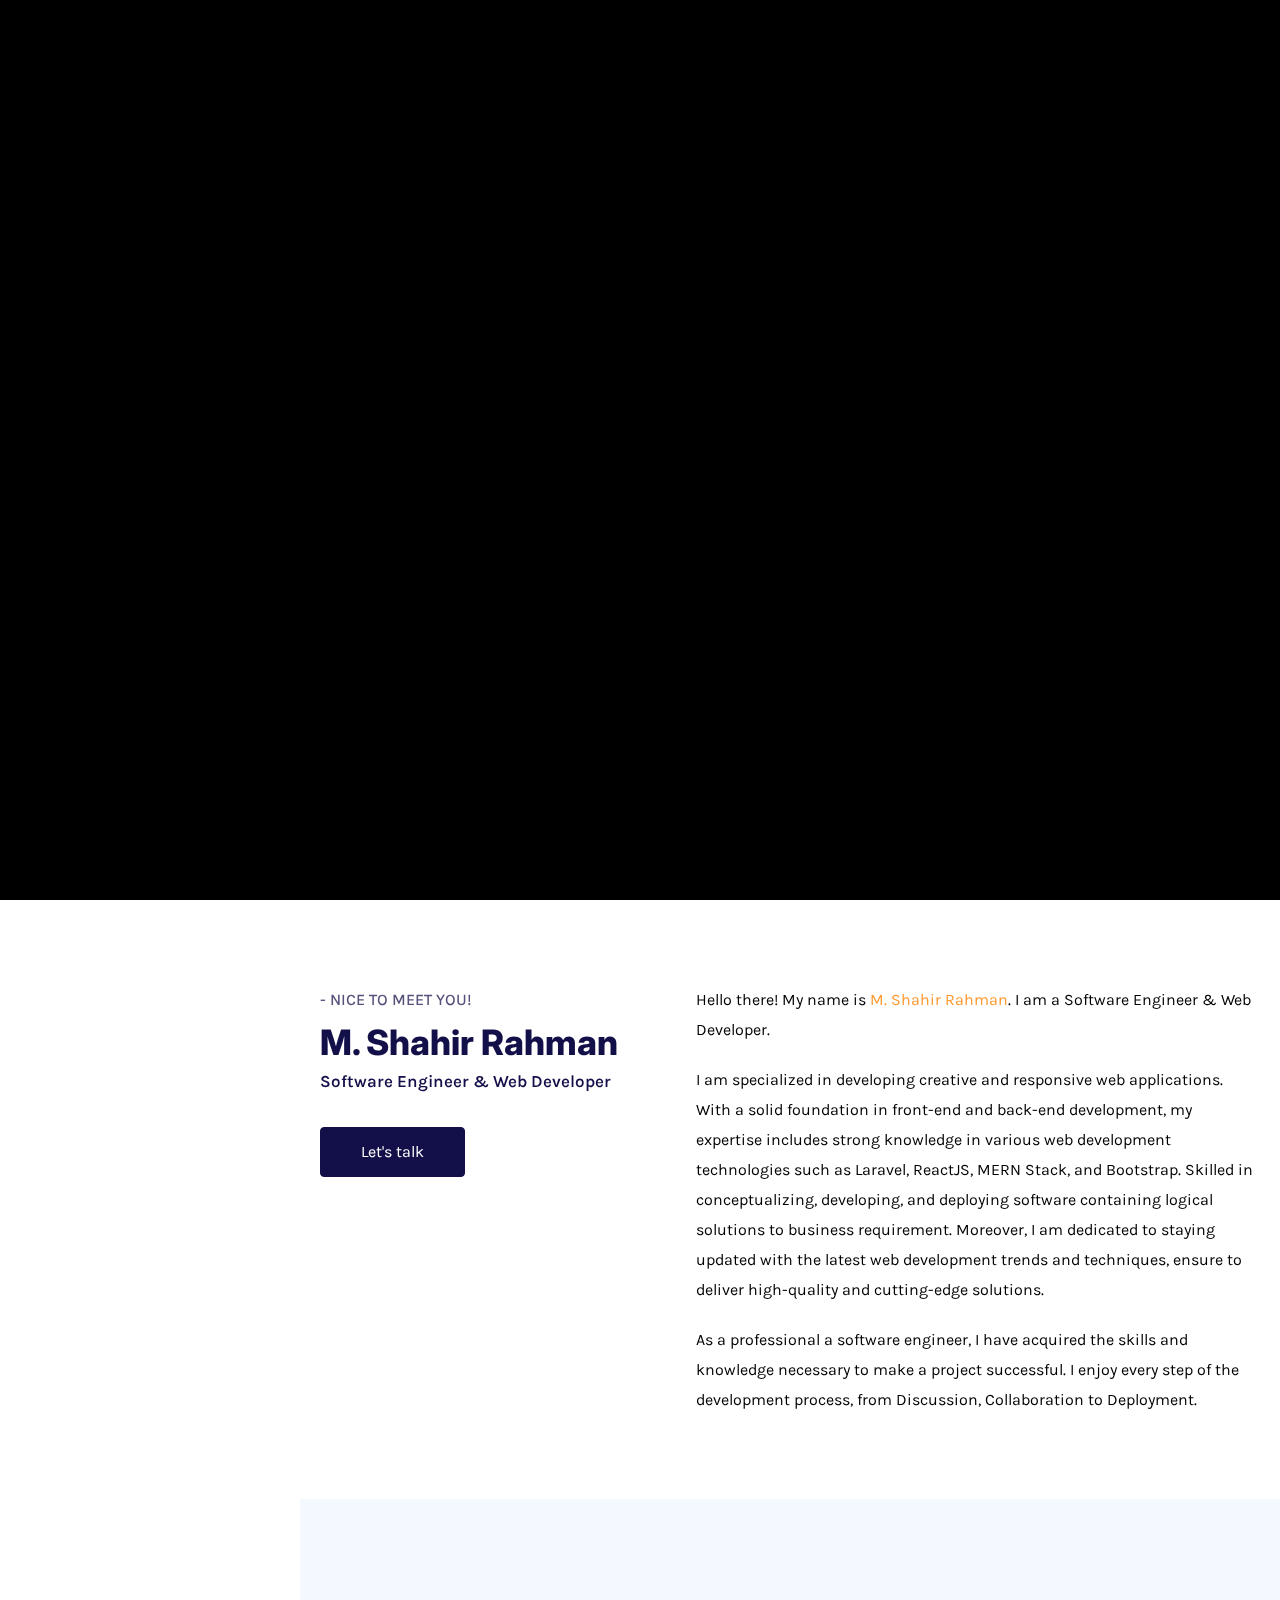
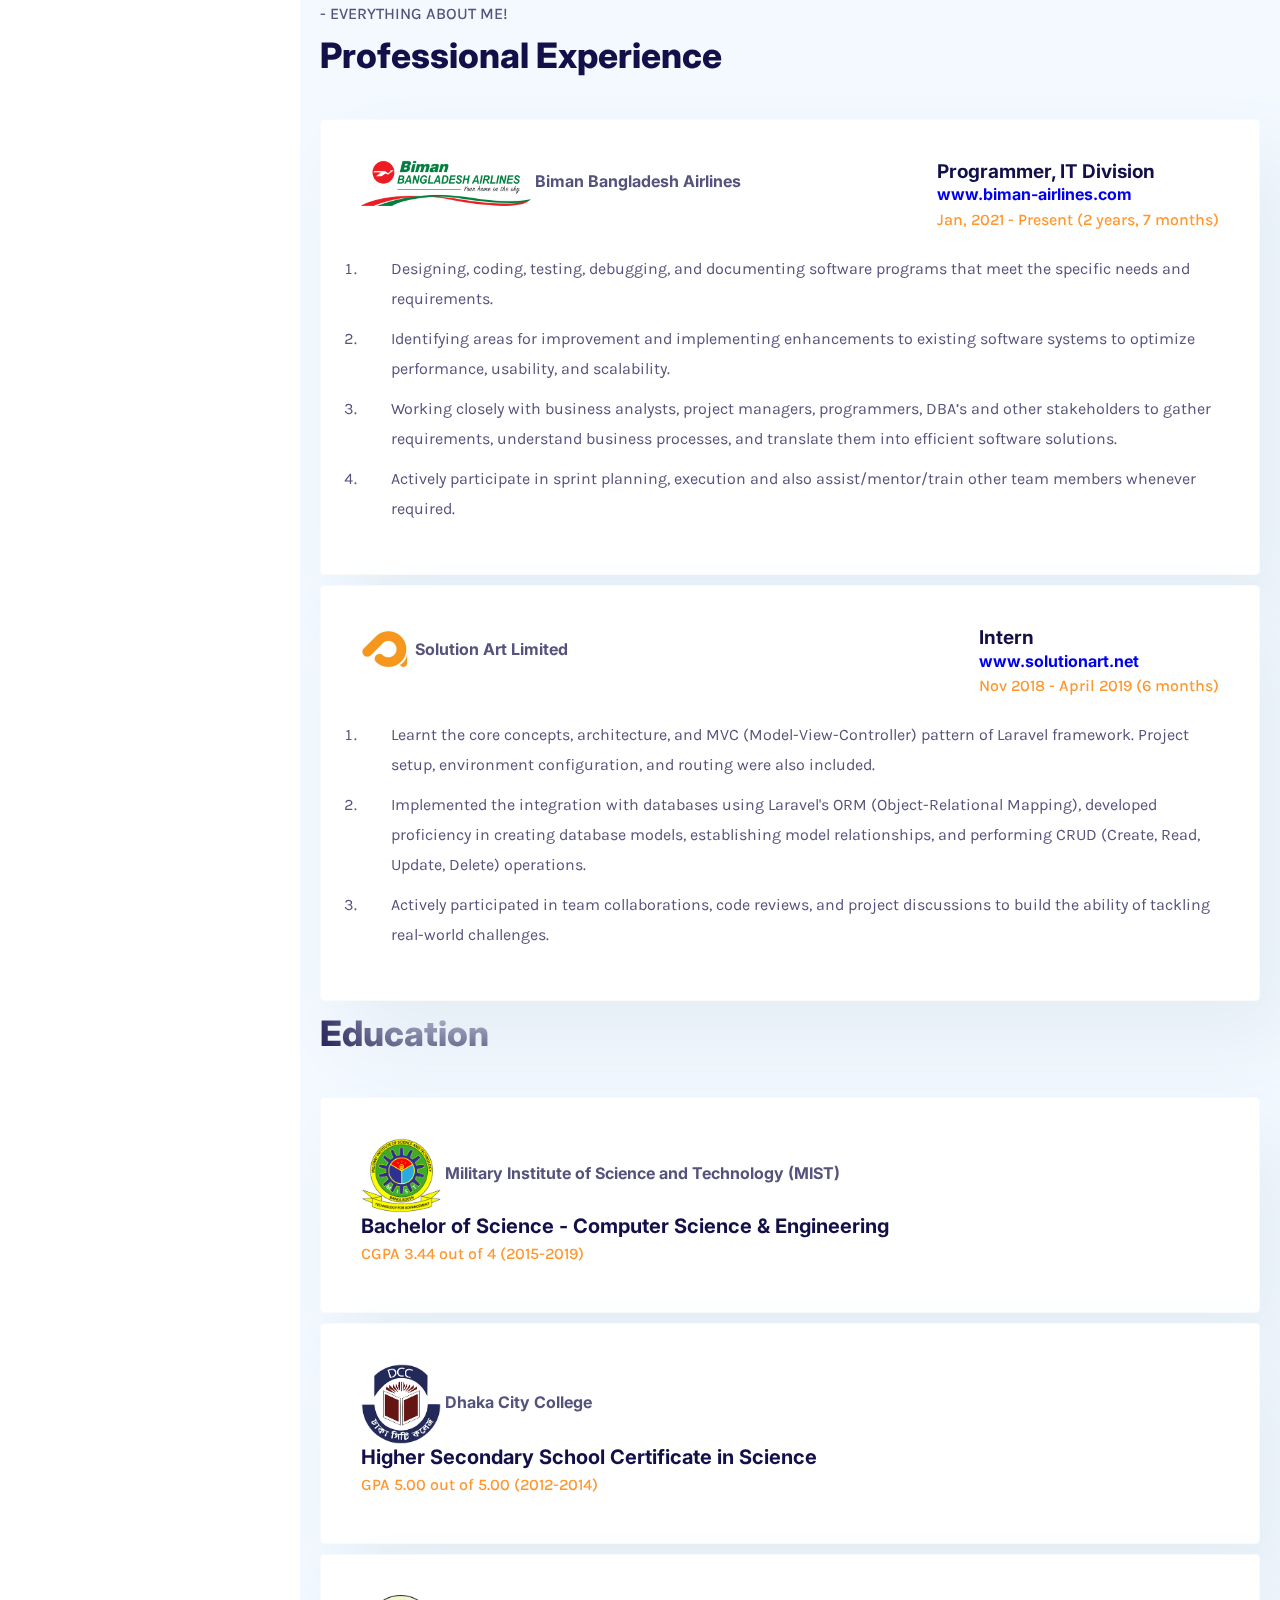
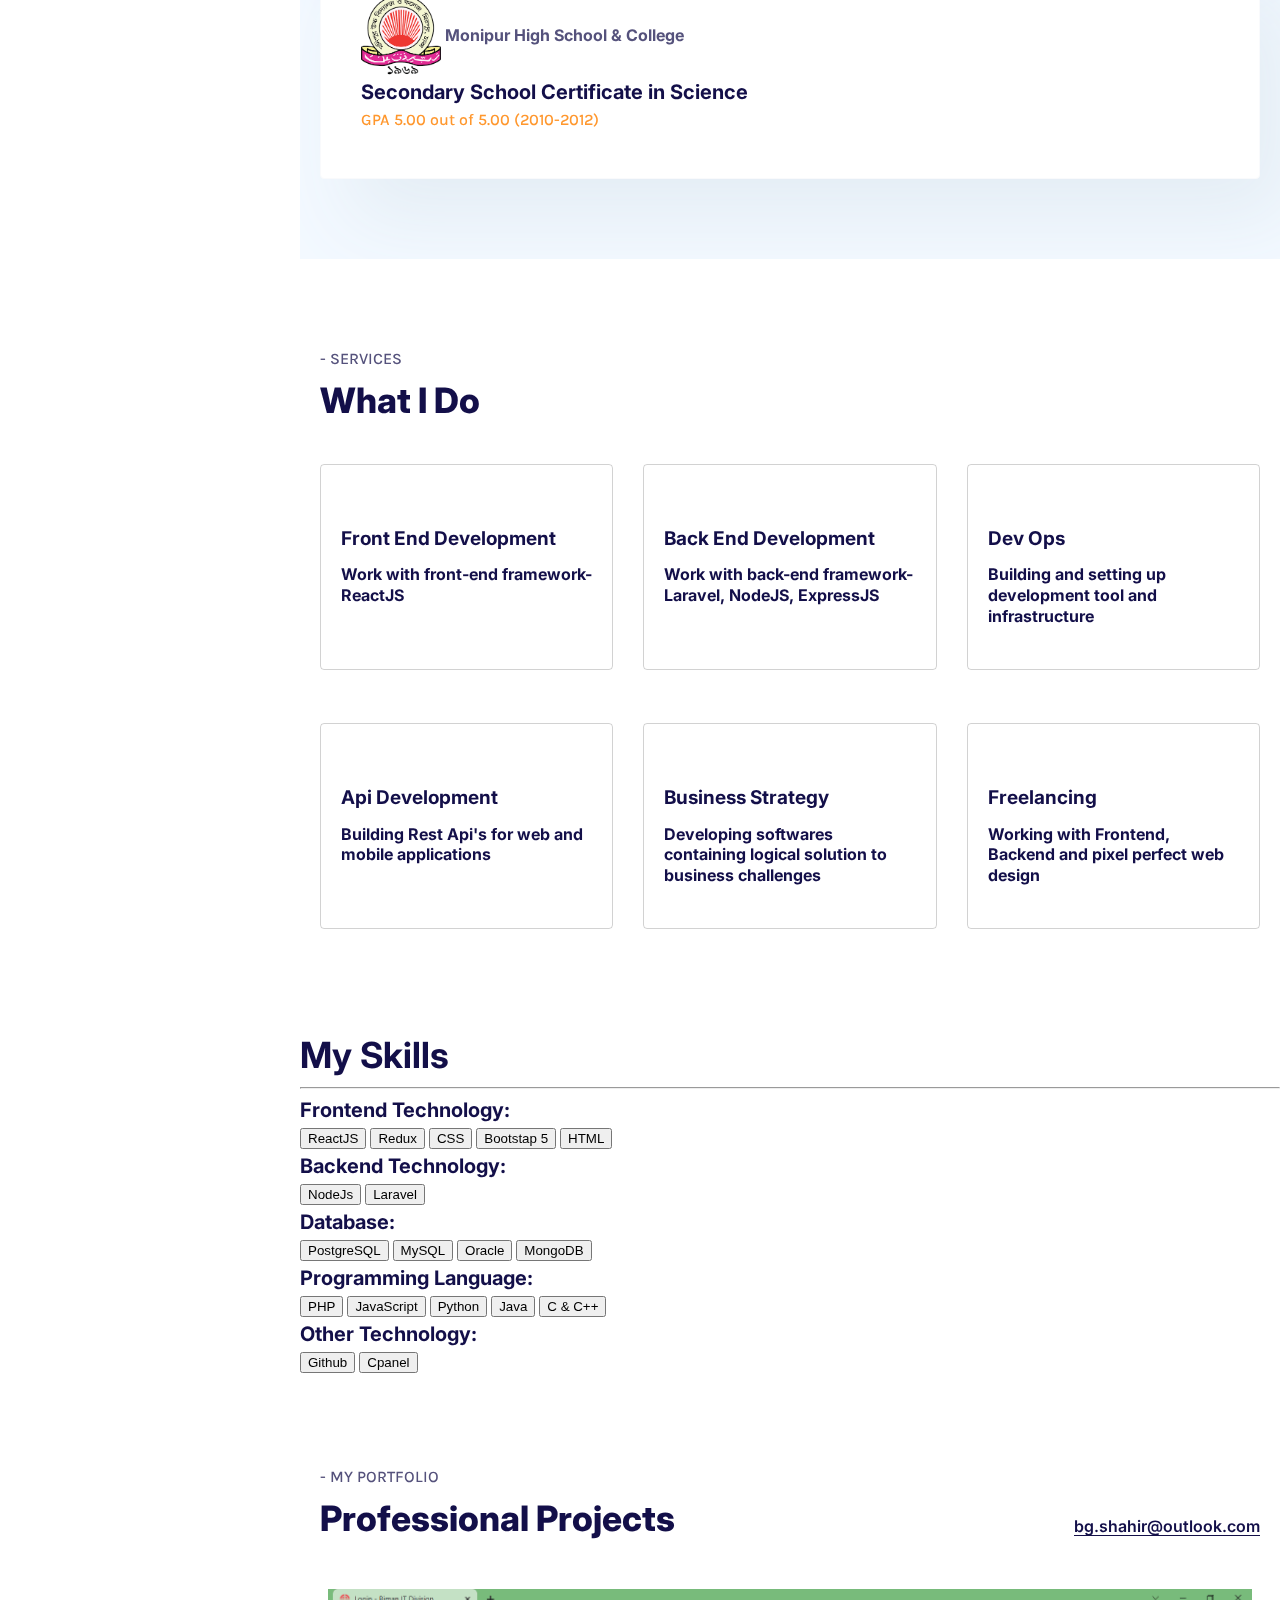
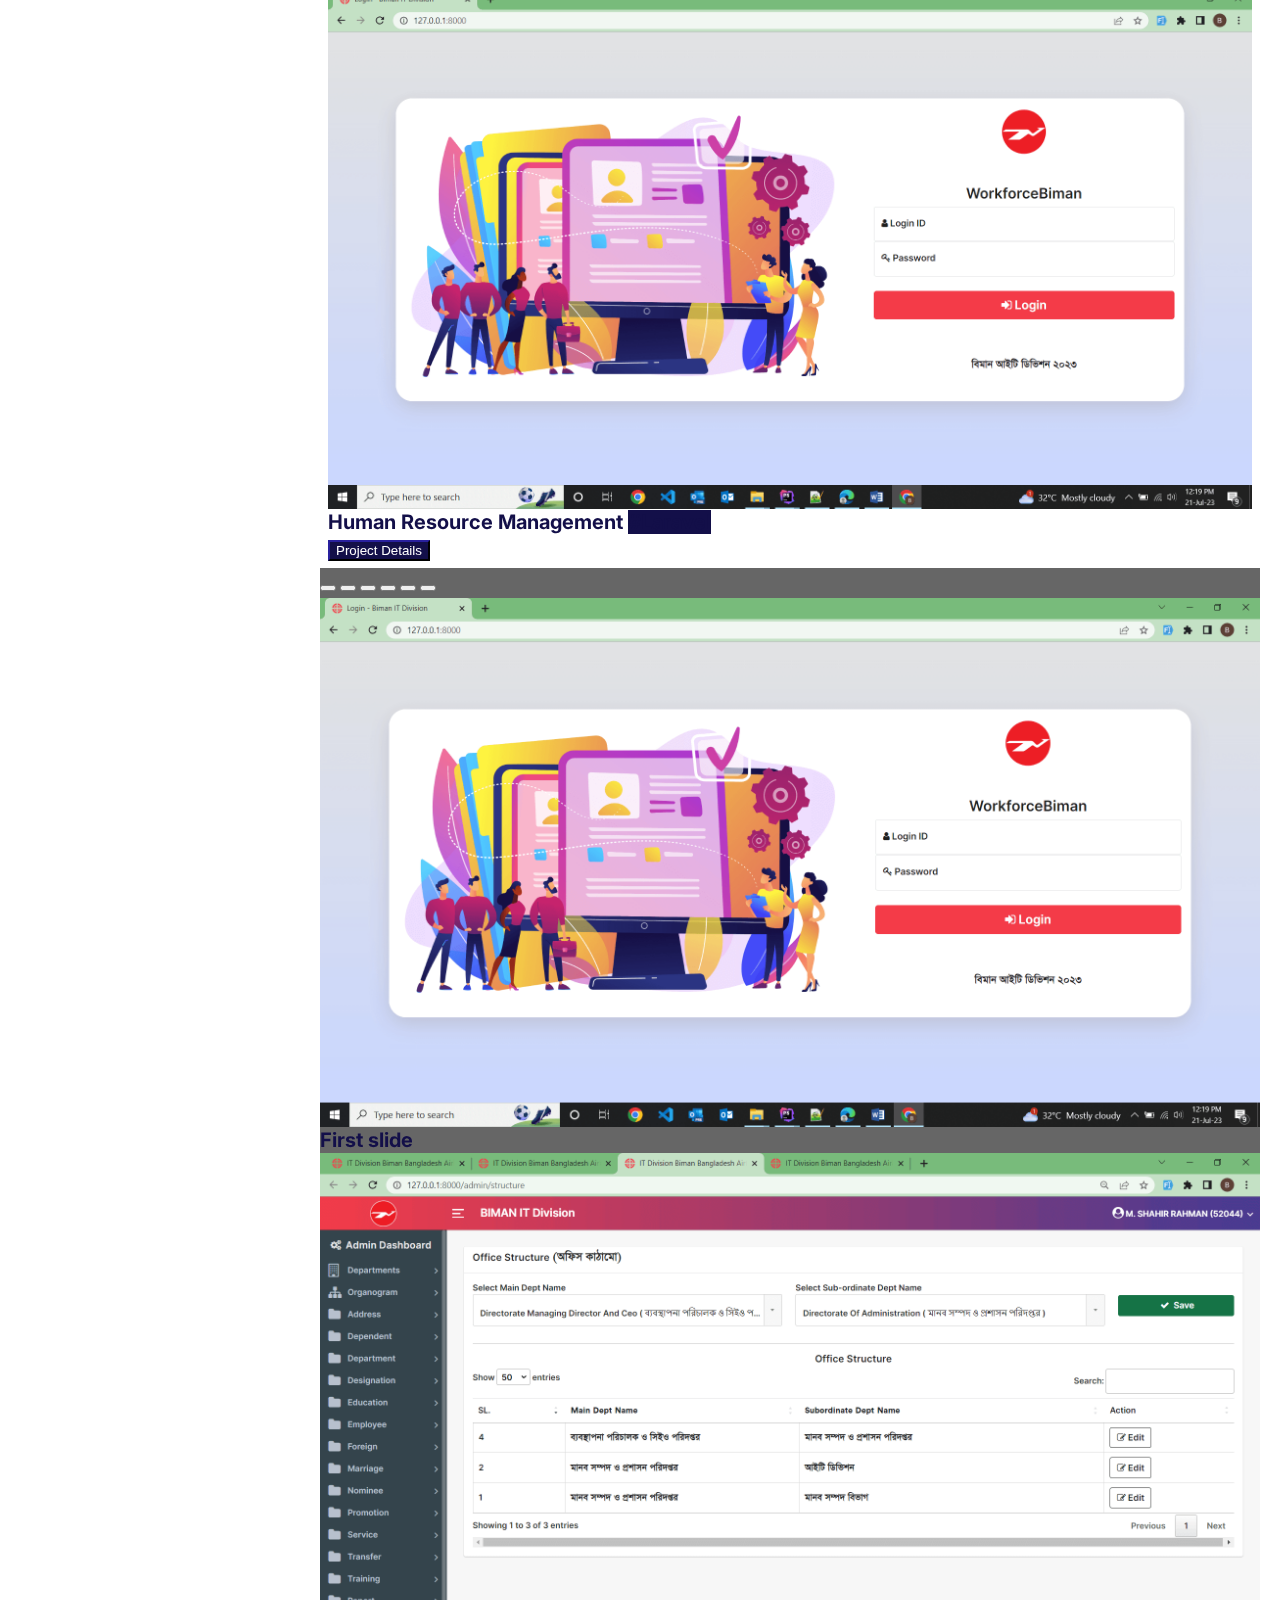
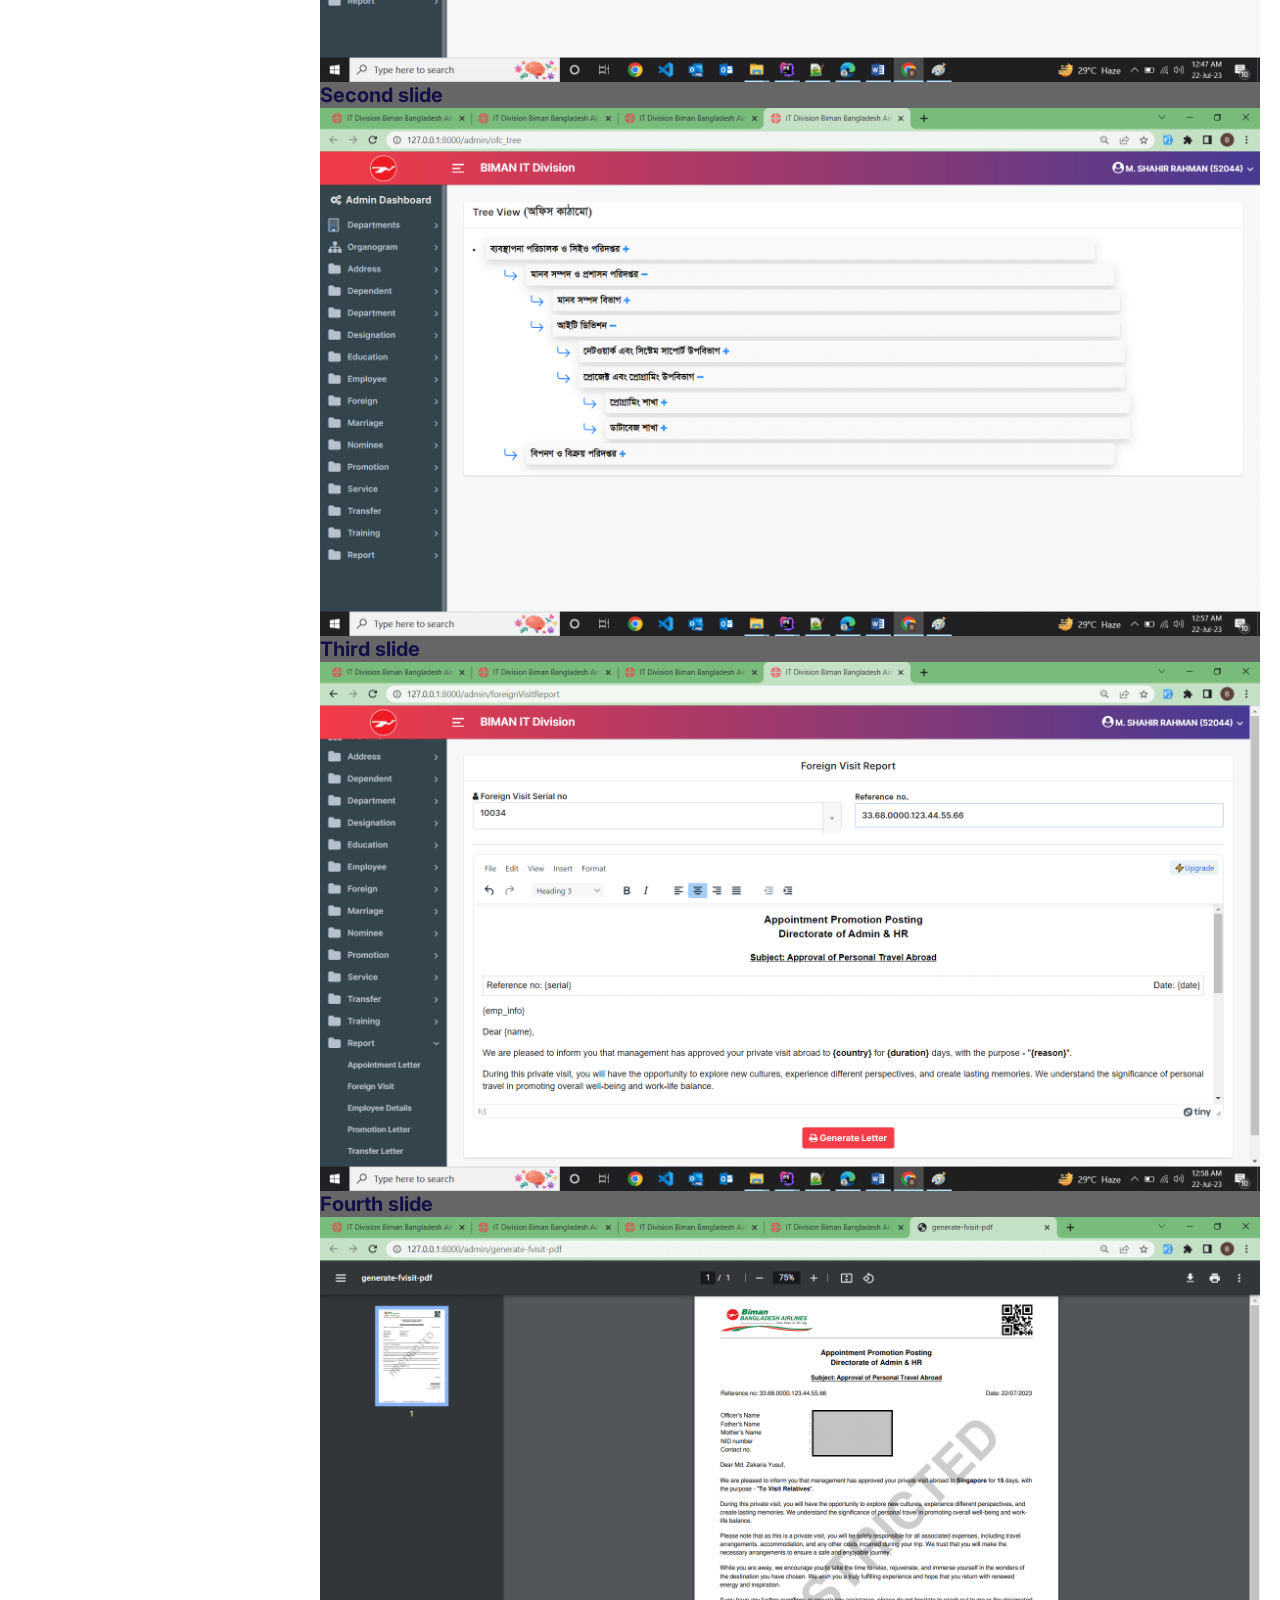
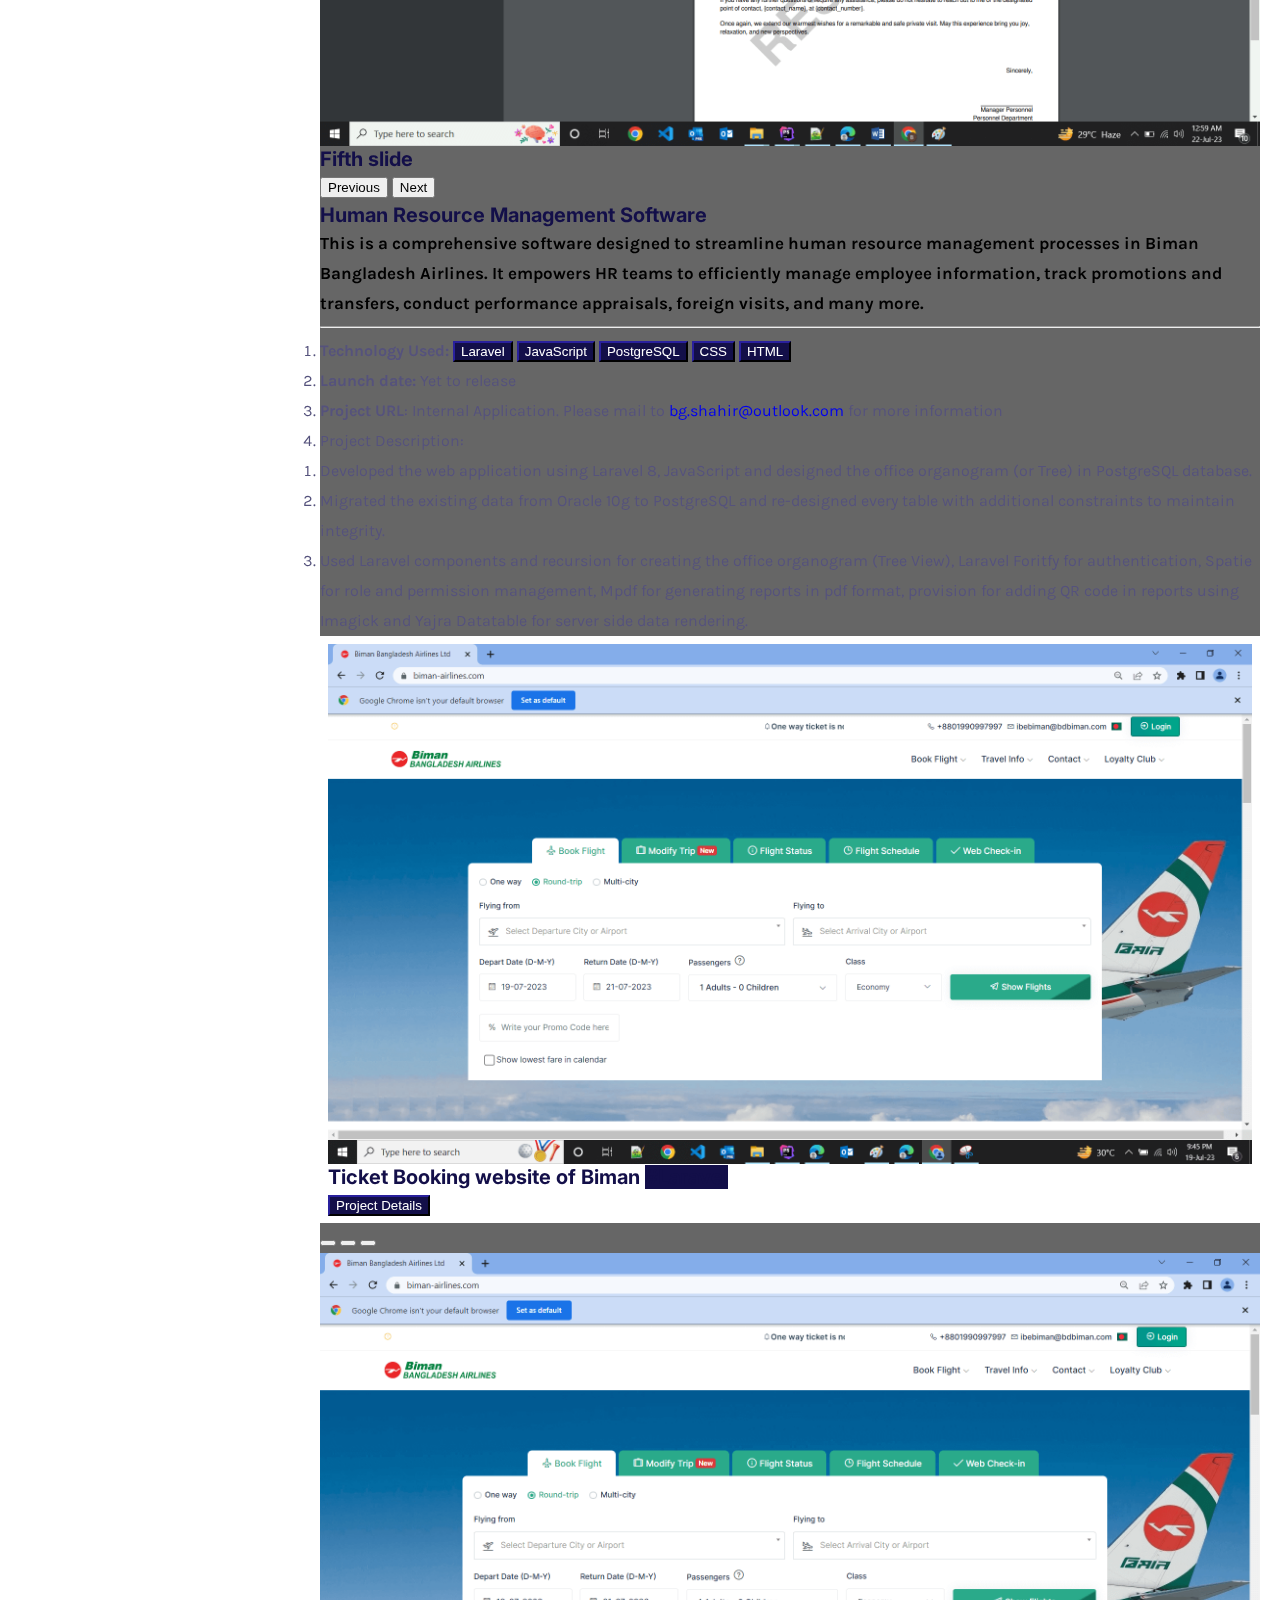
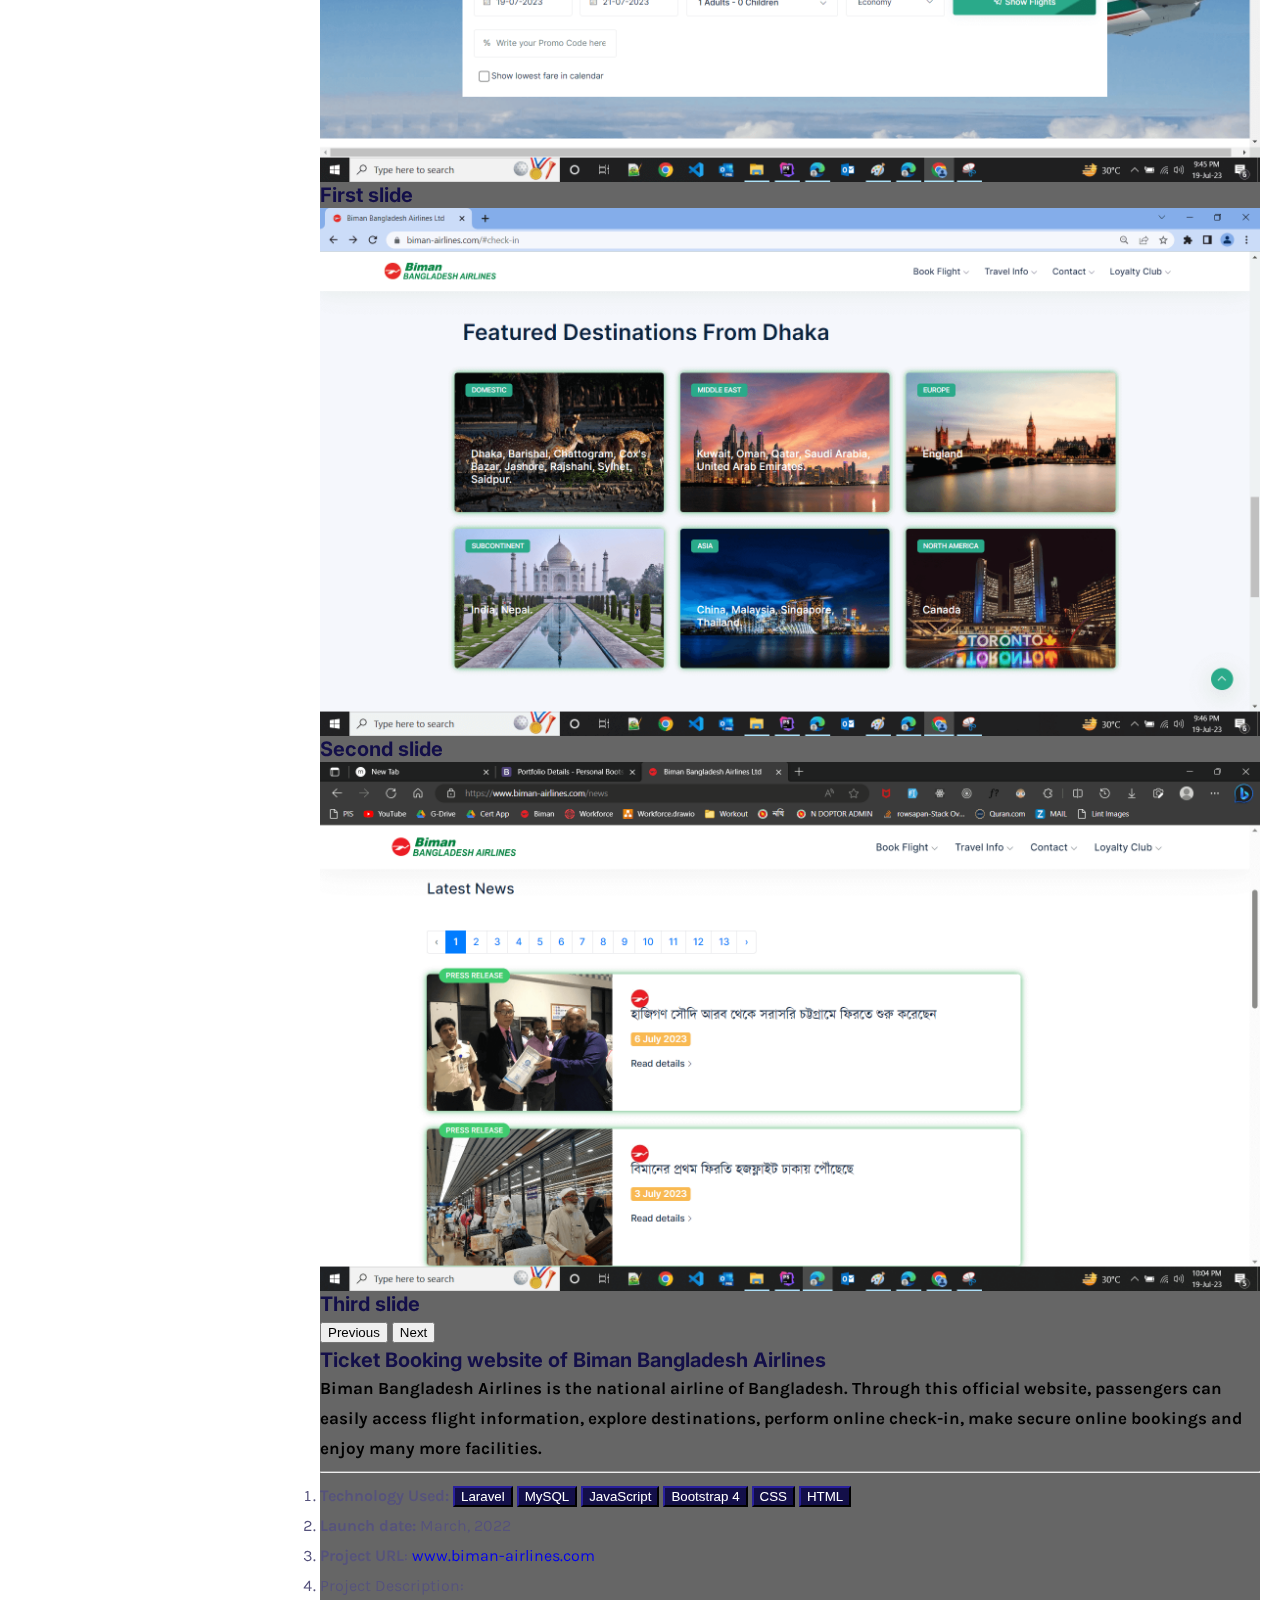
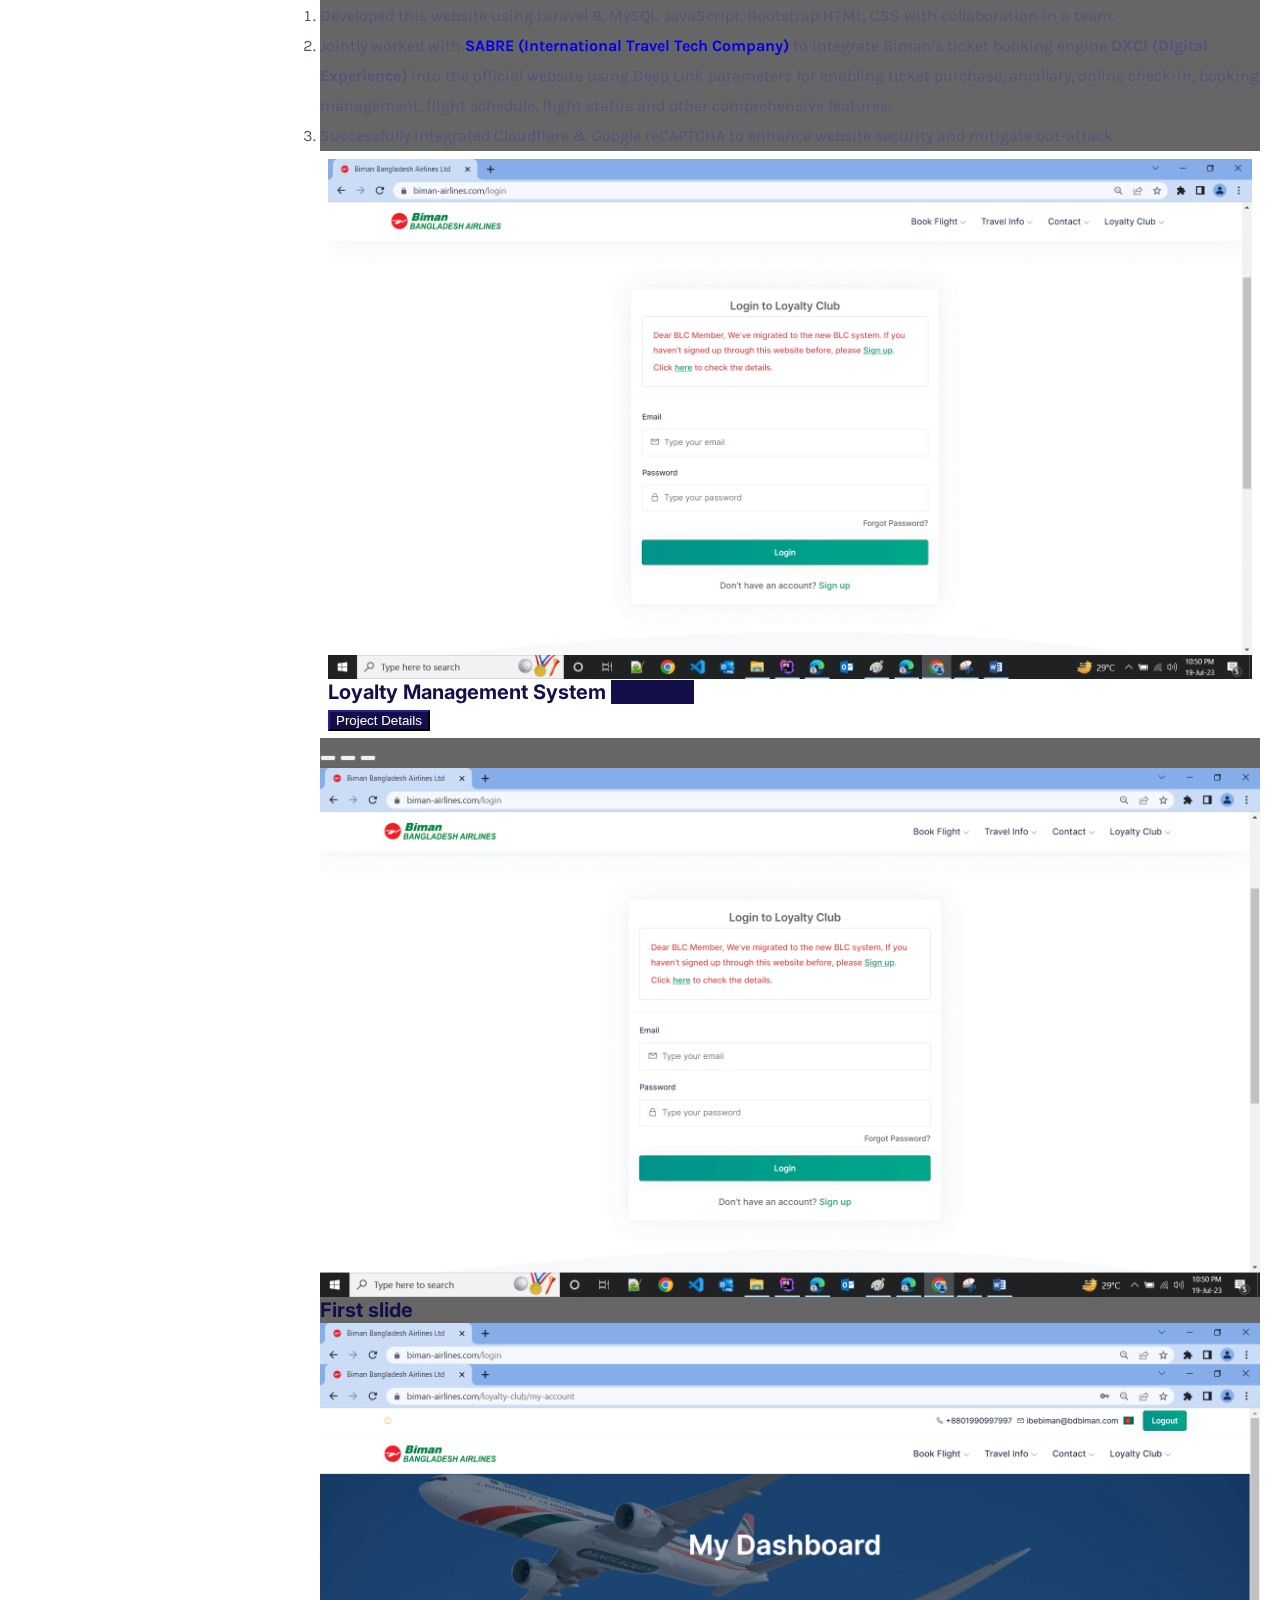
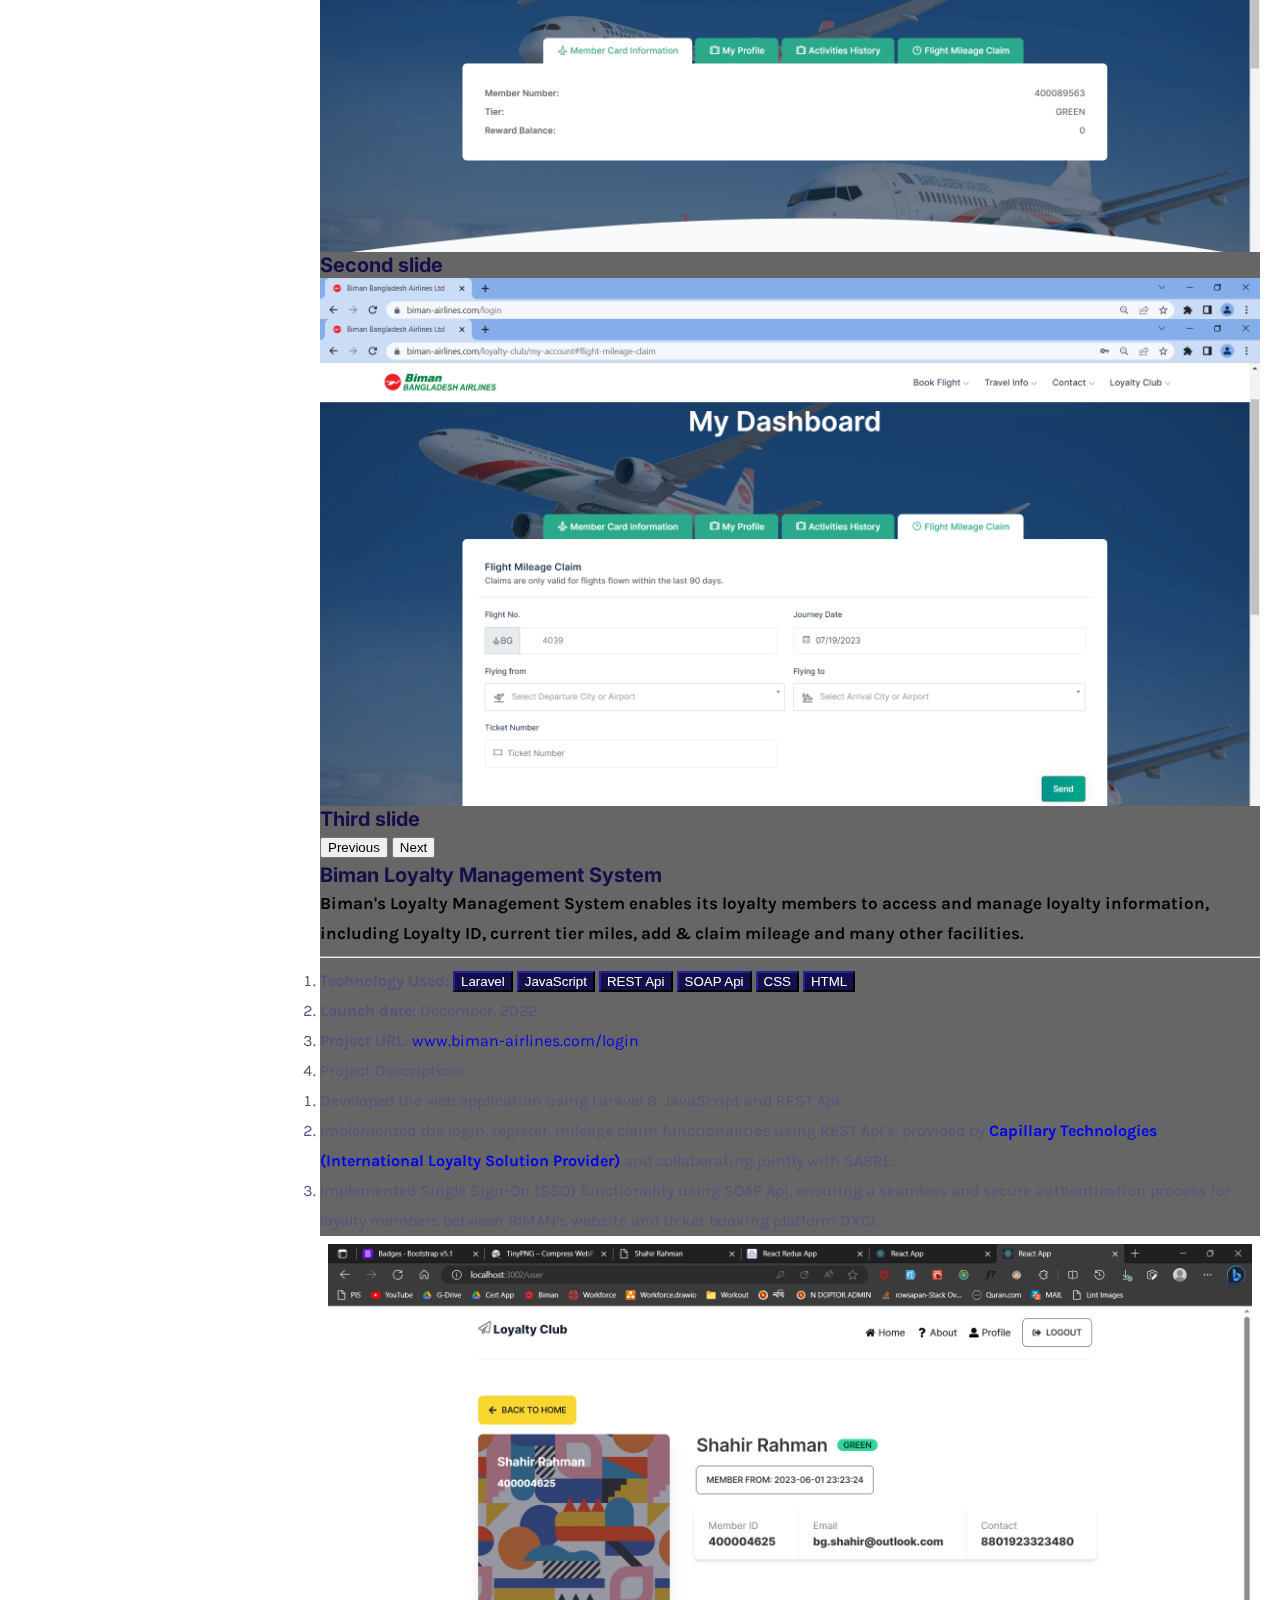
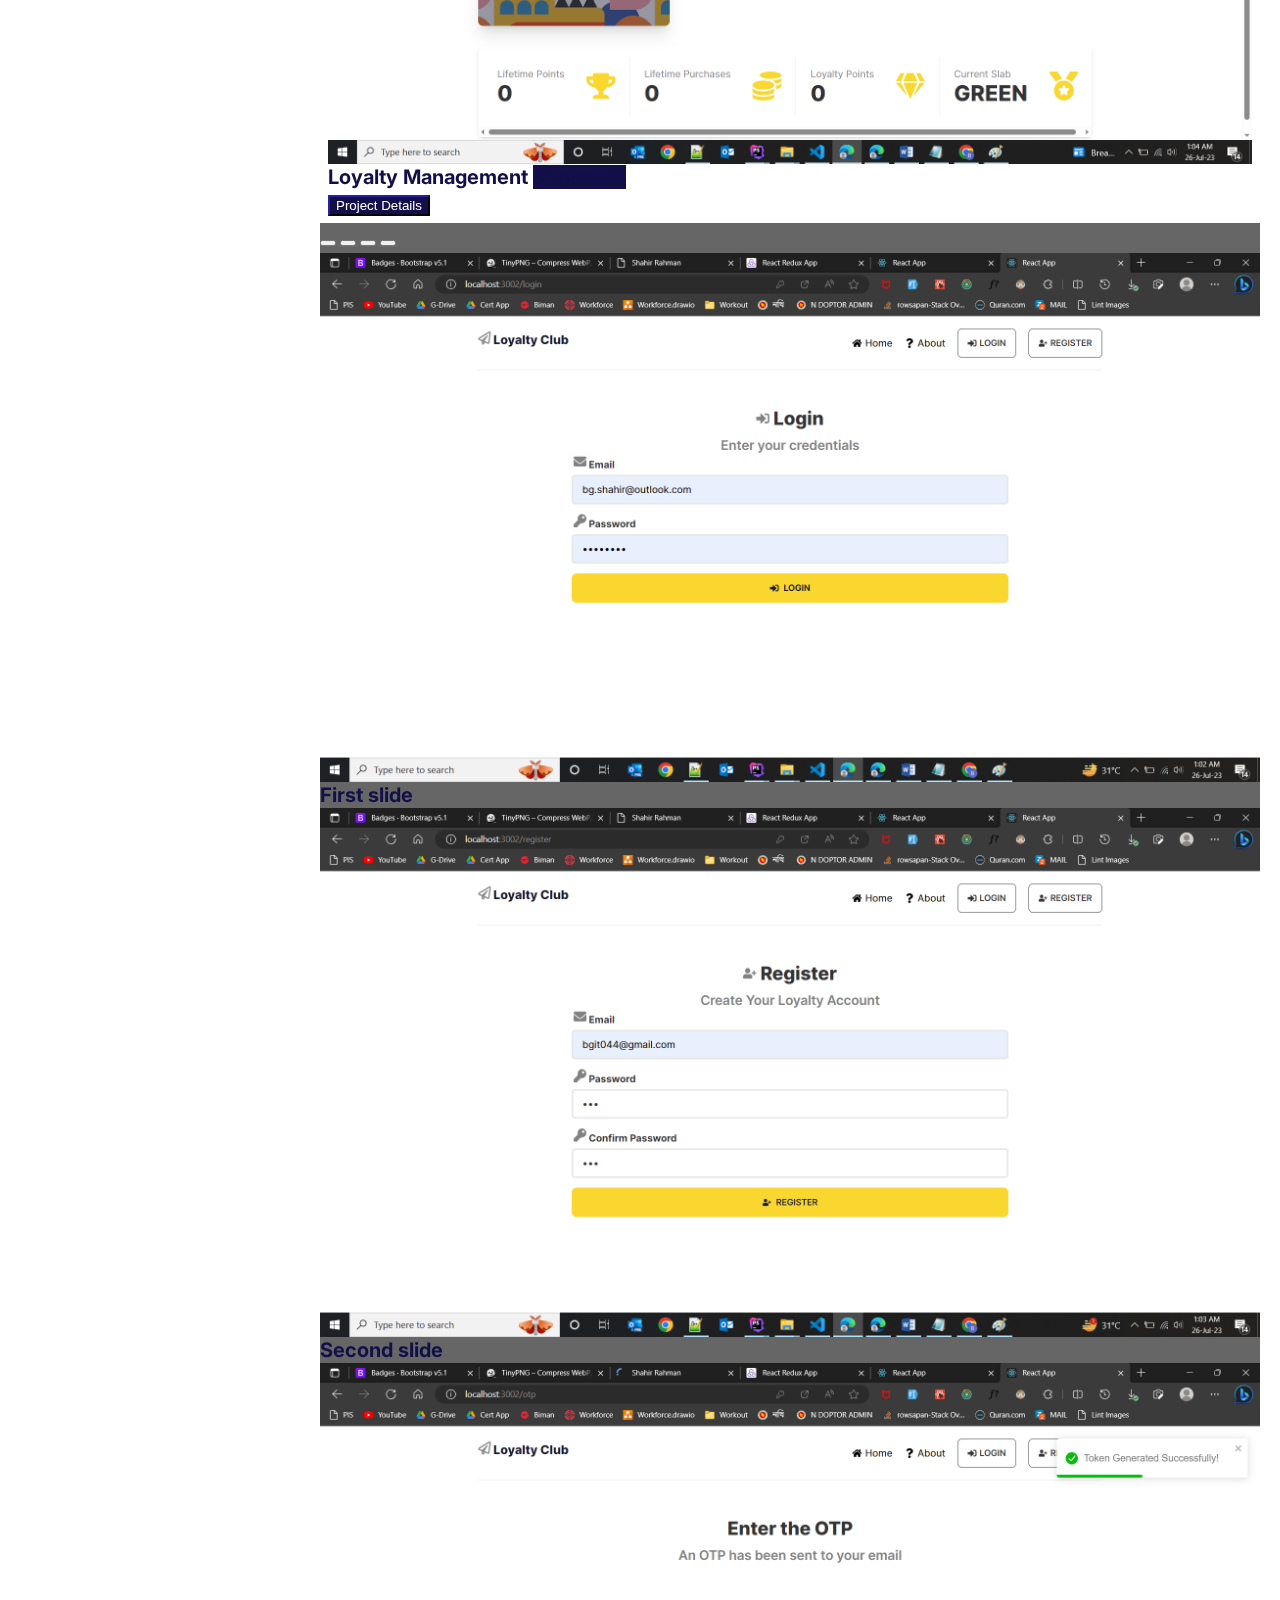
==== commit 4743d400: "minor change" ====
--- a/index.html
+++ b/index.html
@@ -1021,7 +1021,7 @@
                                     <!-- for LOYALTY CLUB REACT Website S-->
                                     <div class="col">
                                         <div class="card" style="padding: .5rem">
-                                            <img src="img/projects/loyalty_react1.png" class="card-img-top" alt="...">
+                                            <img src="img/projects/loyalty_react4.png" class="card-img-top" alt="...">
                                             <div class="card-body">
                                                 <h5 class="card-title">Loyalty Management <span class="badge bg-primary">#ReactJS</span></h5>
                                             </div>
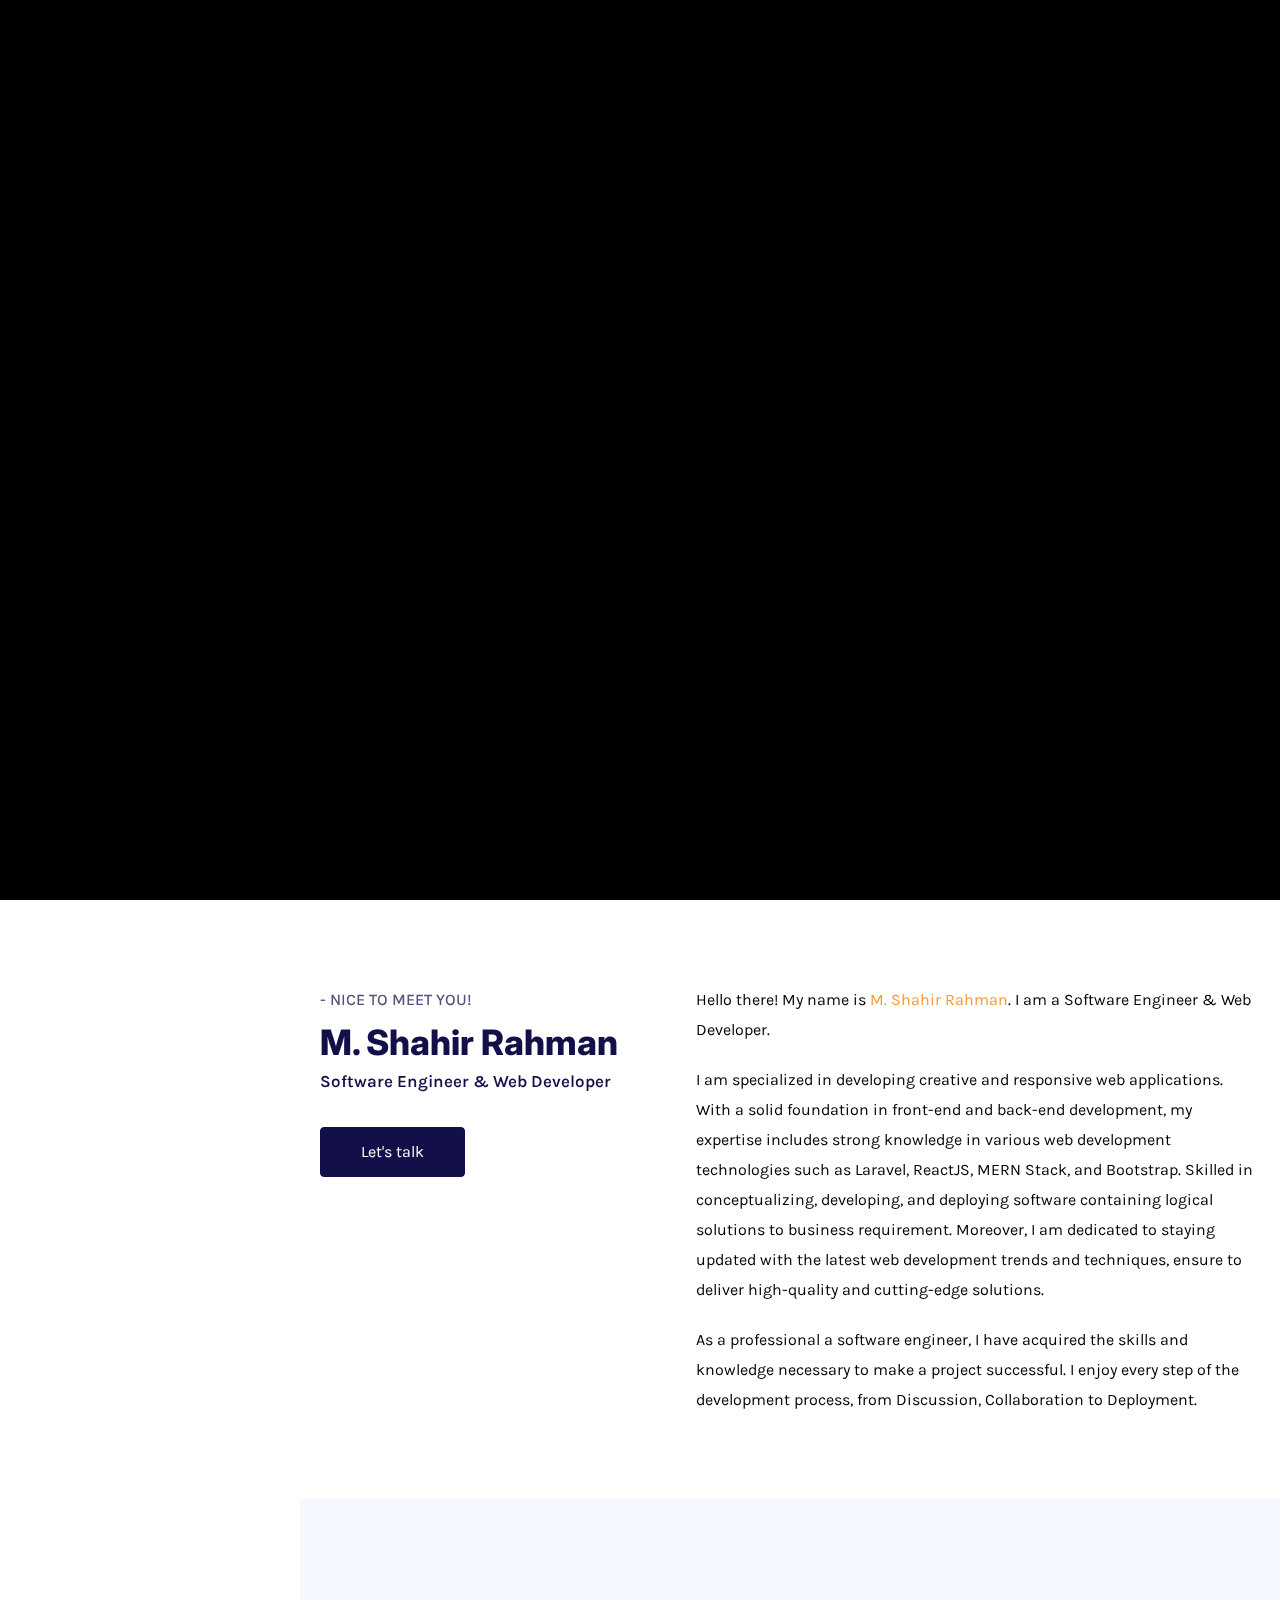
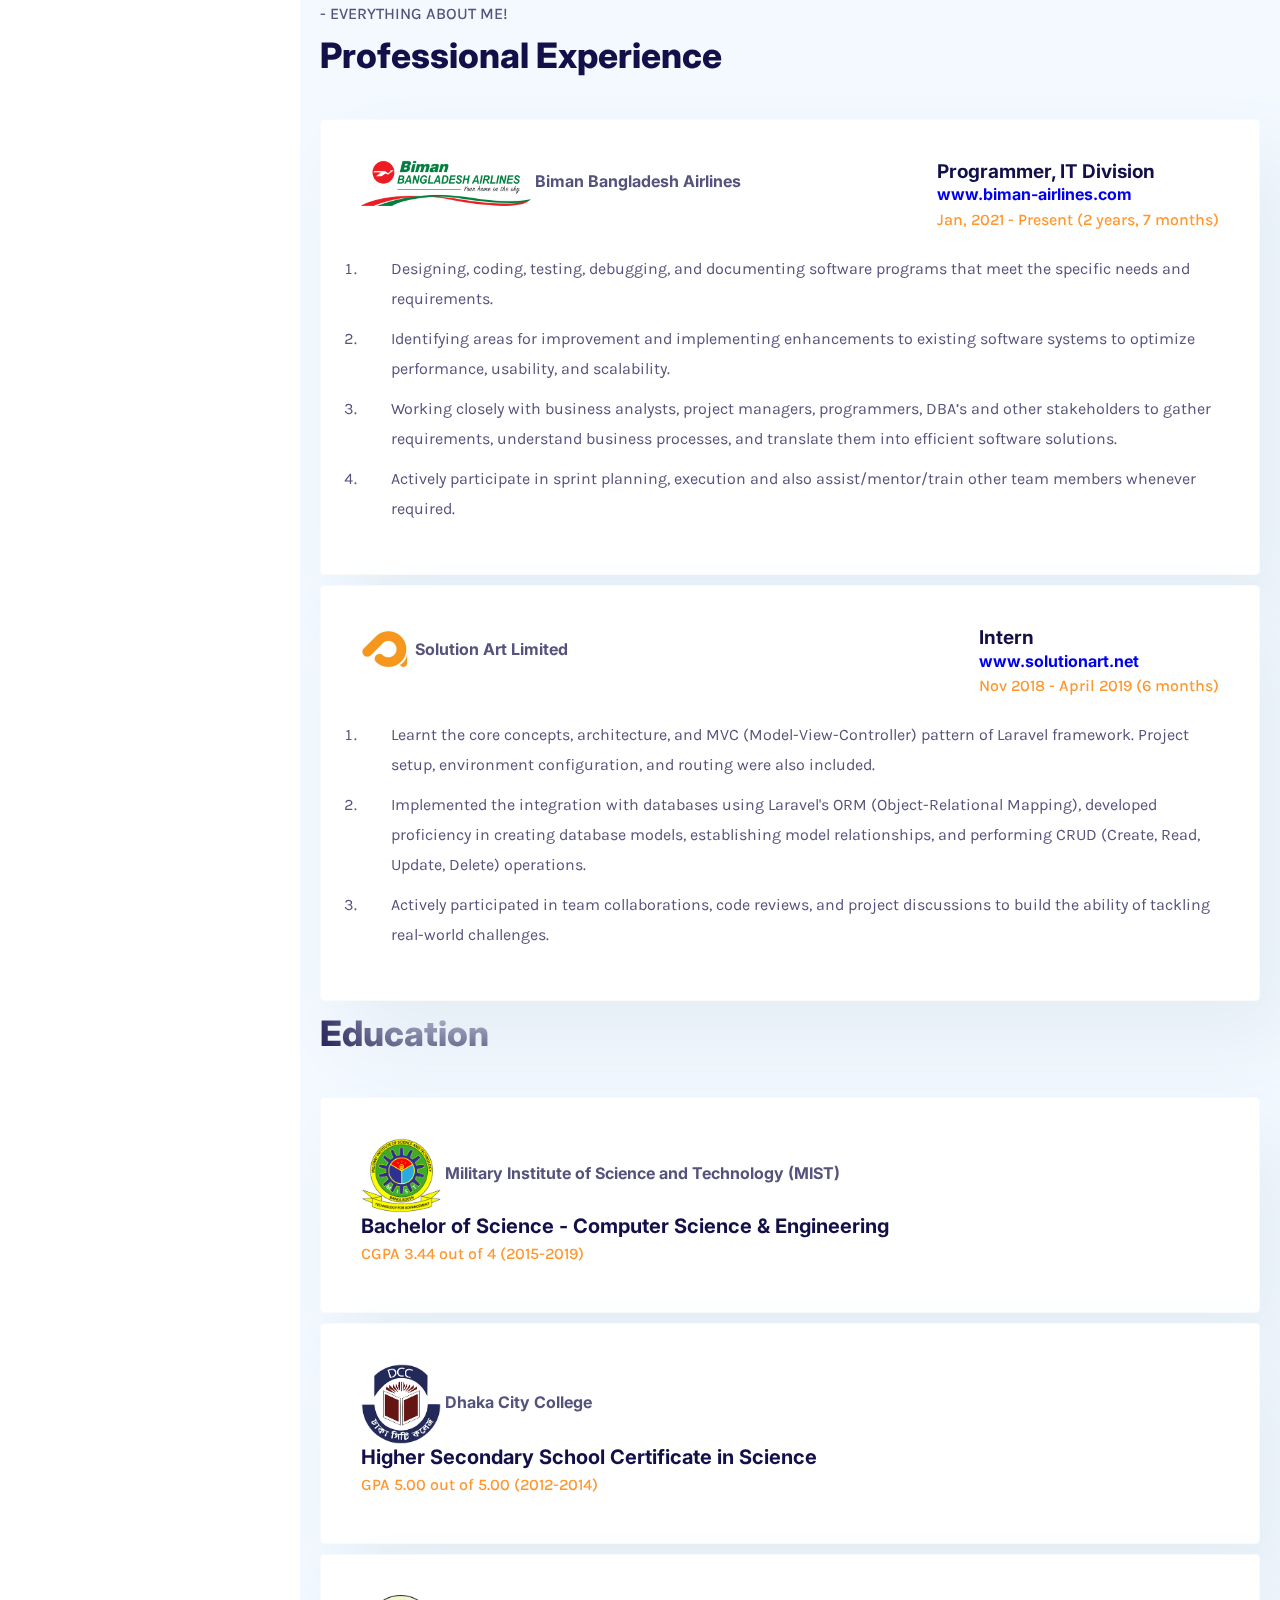
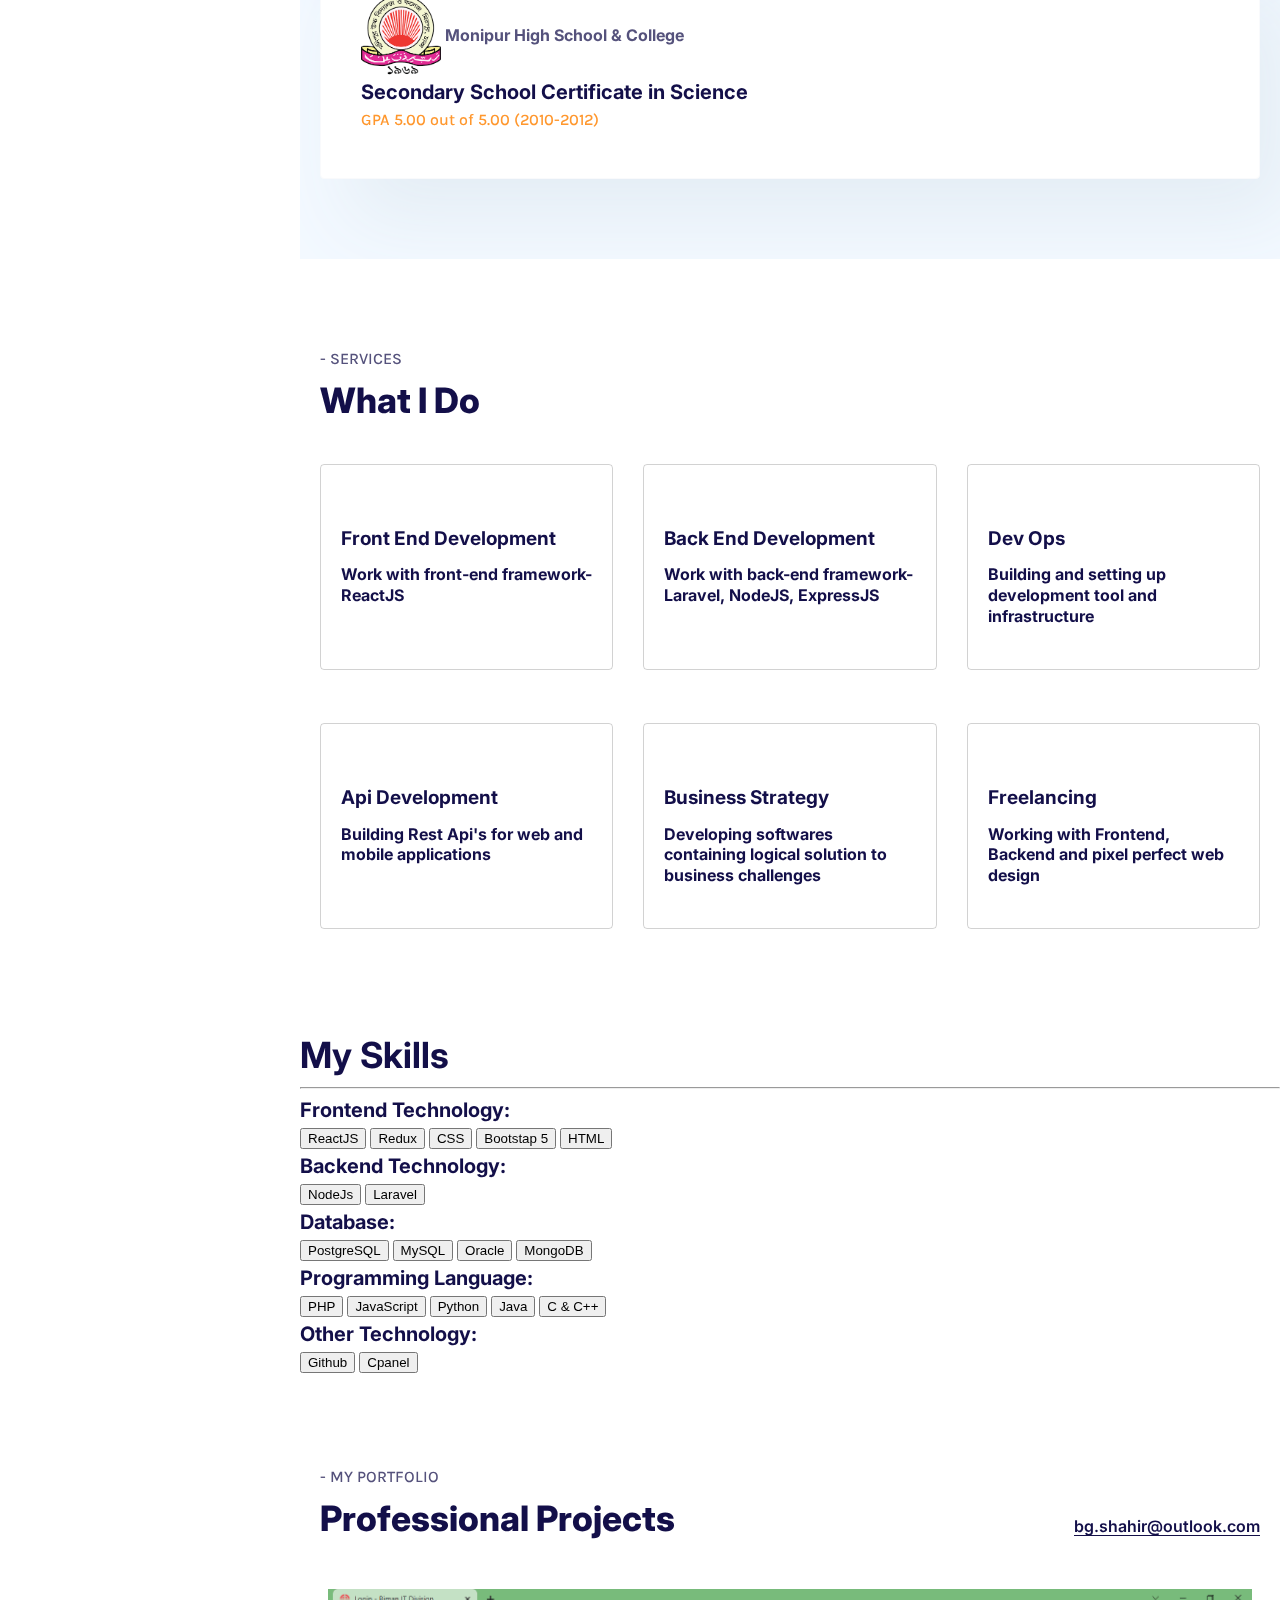
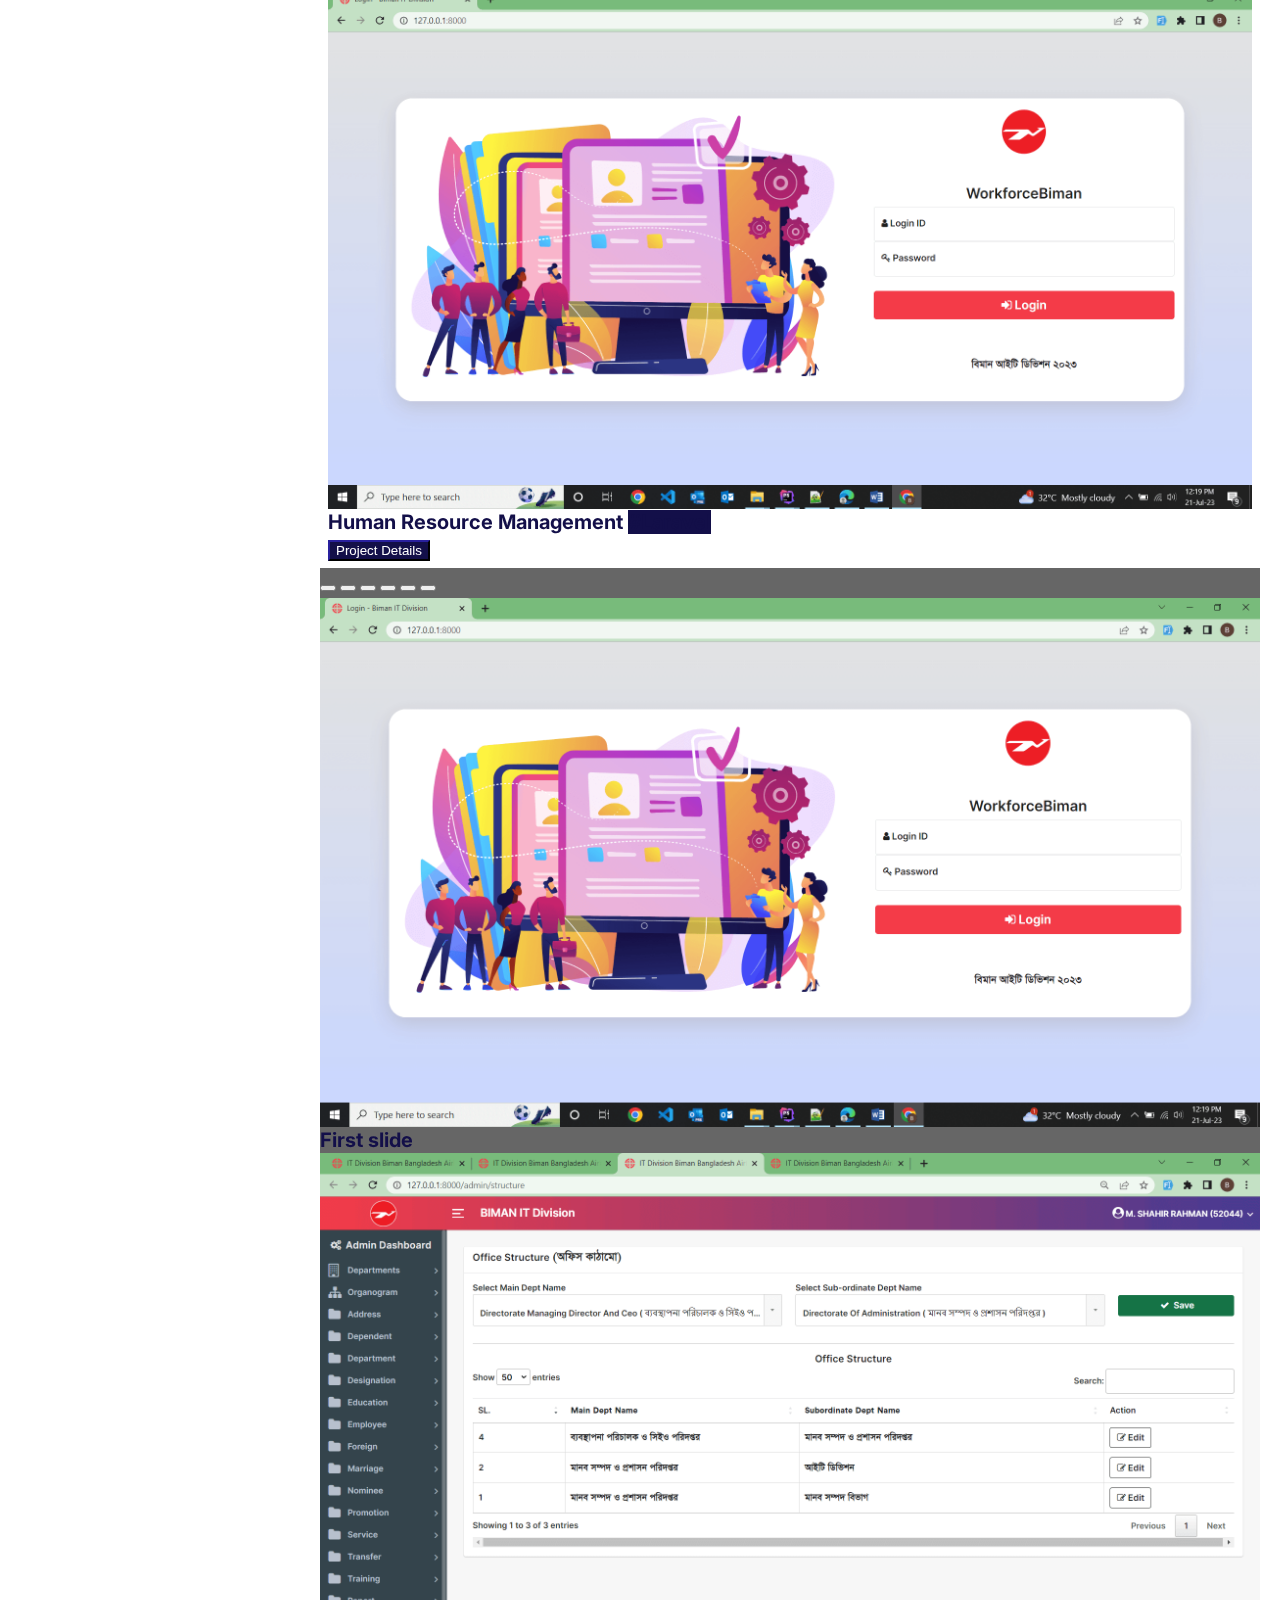
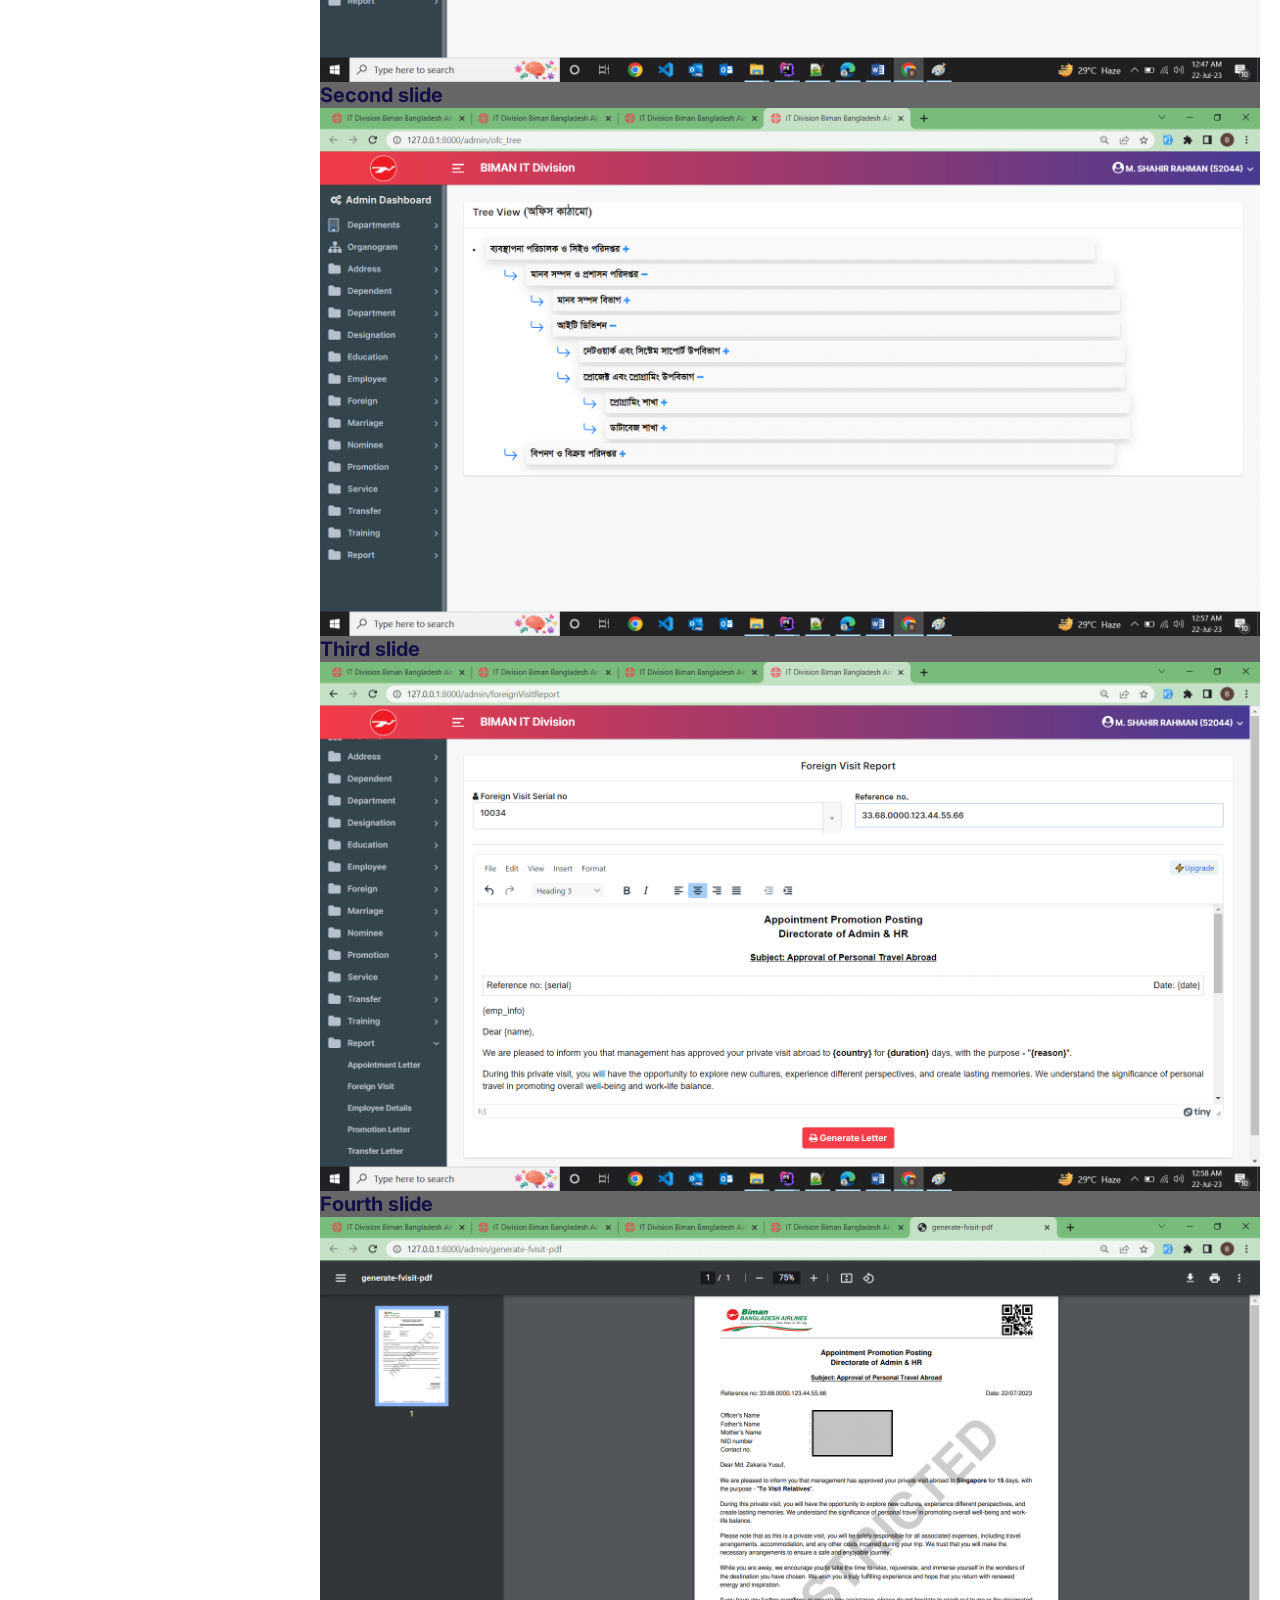
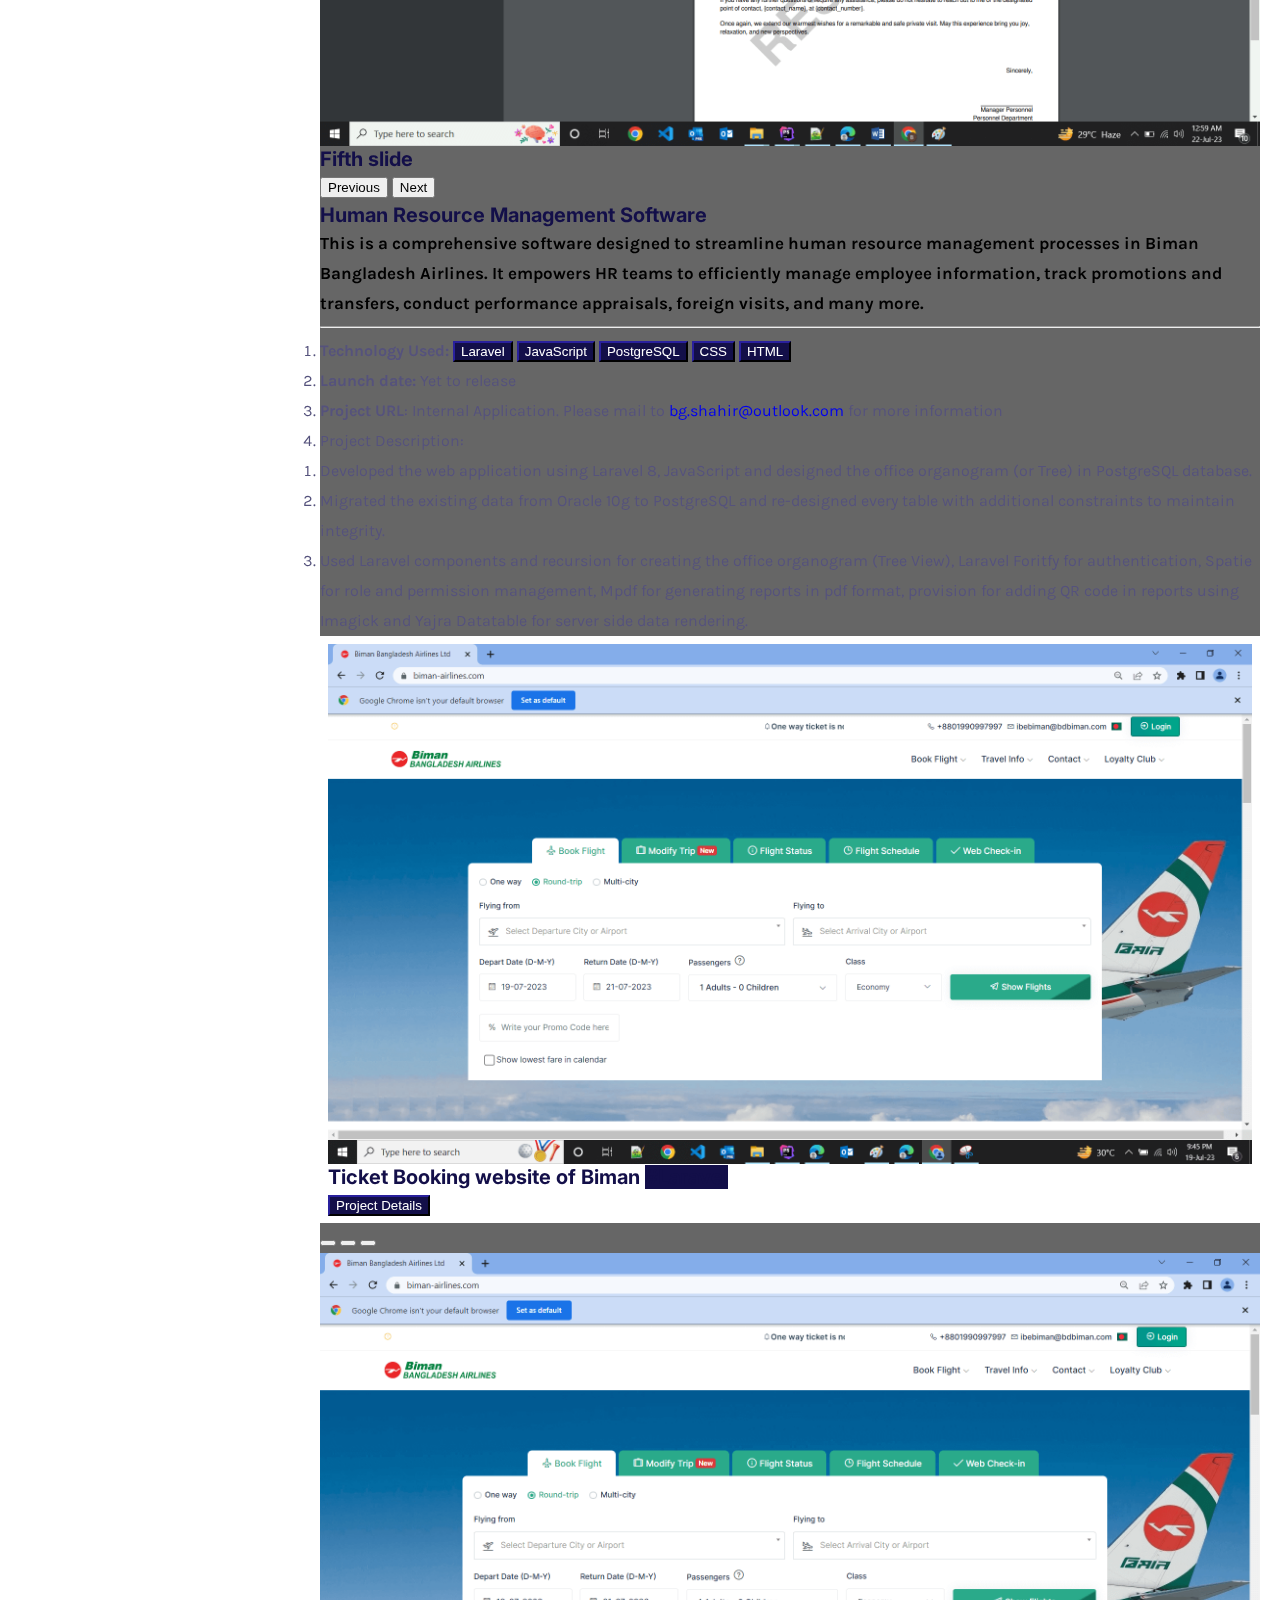
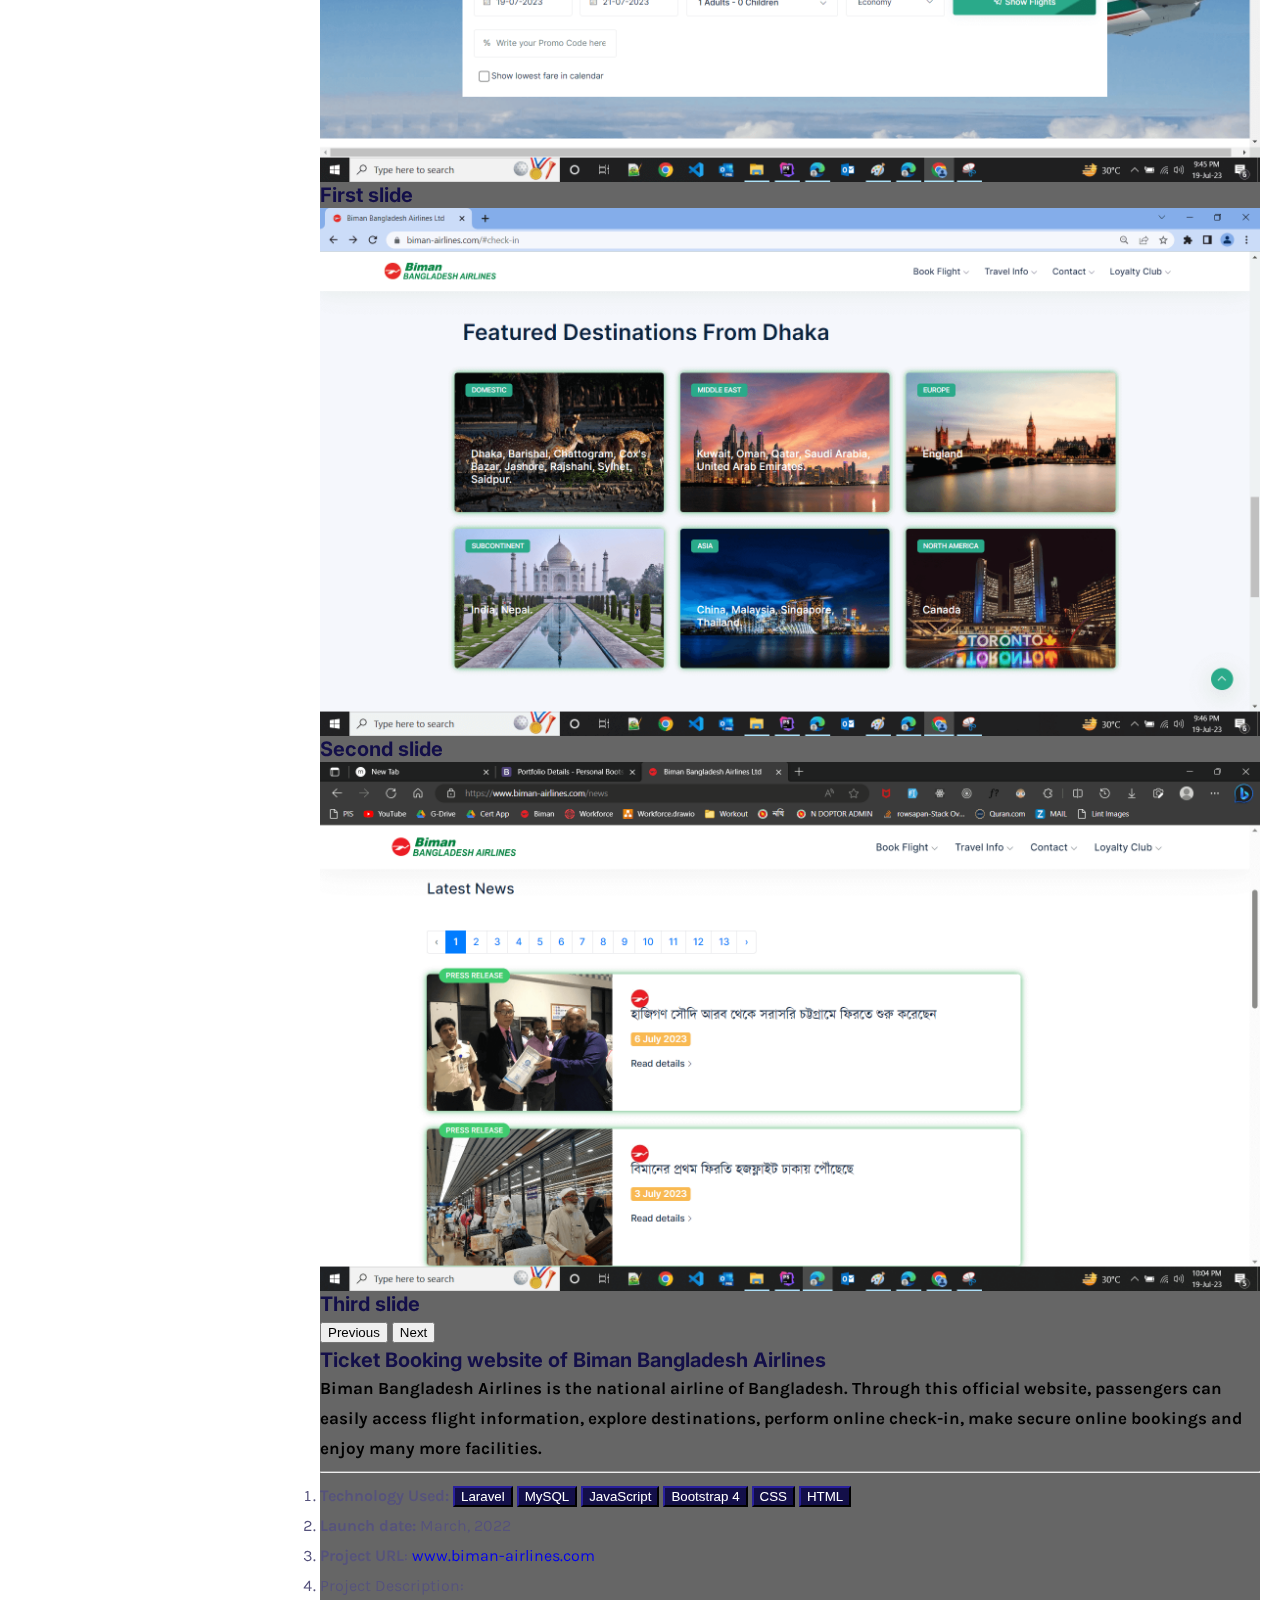
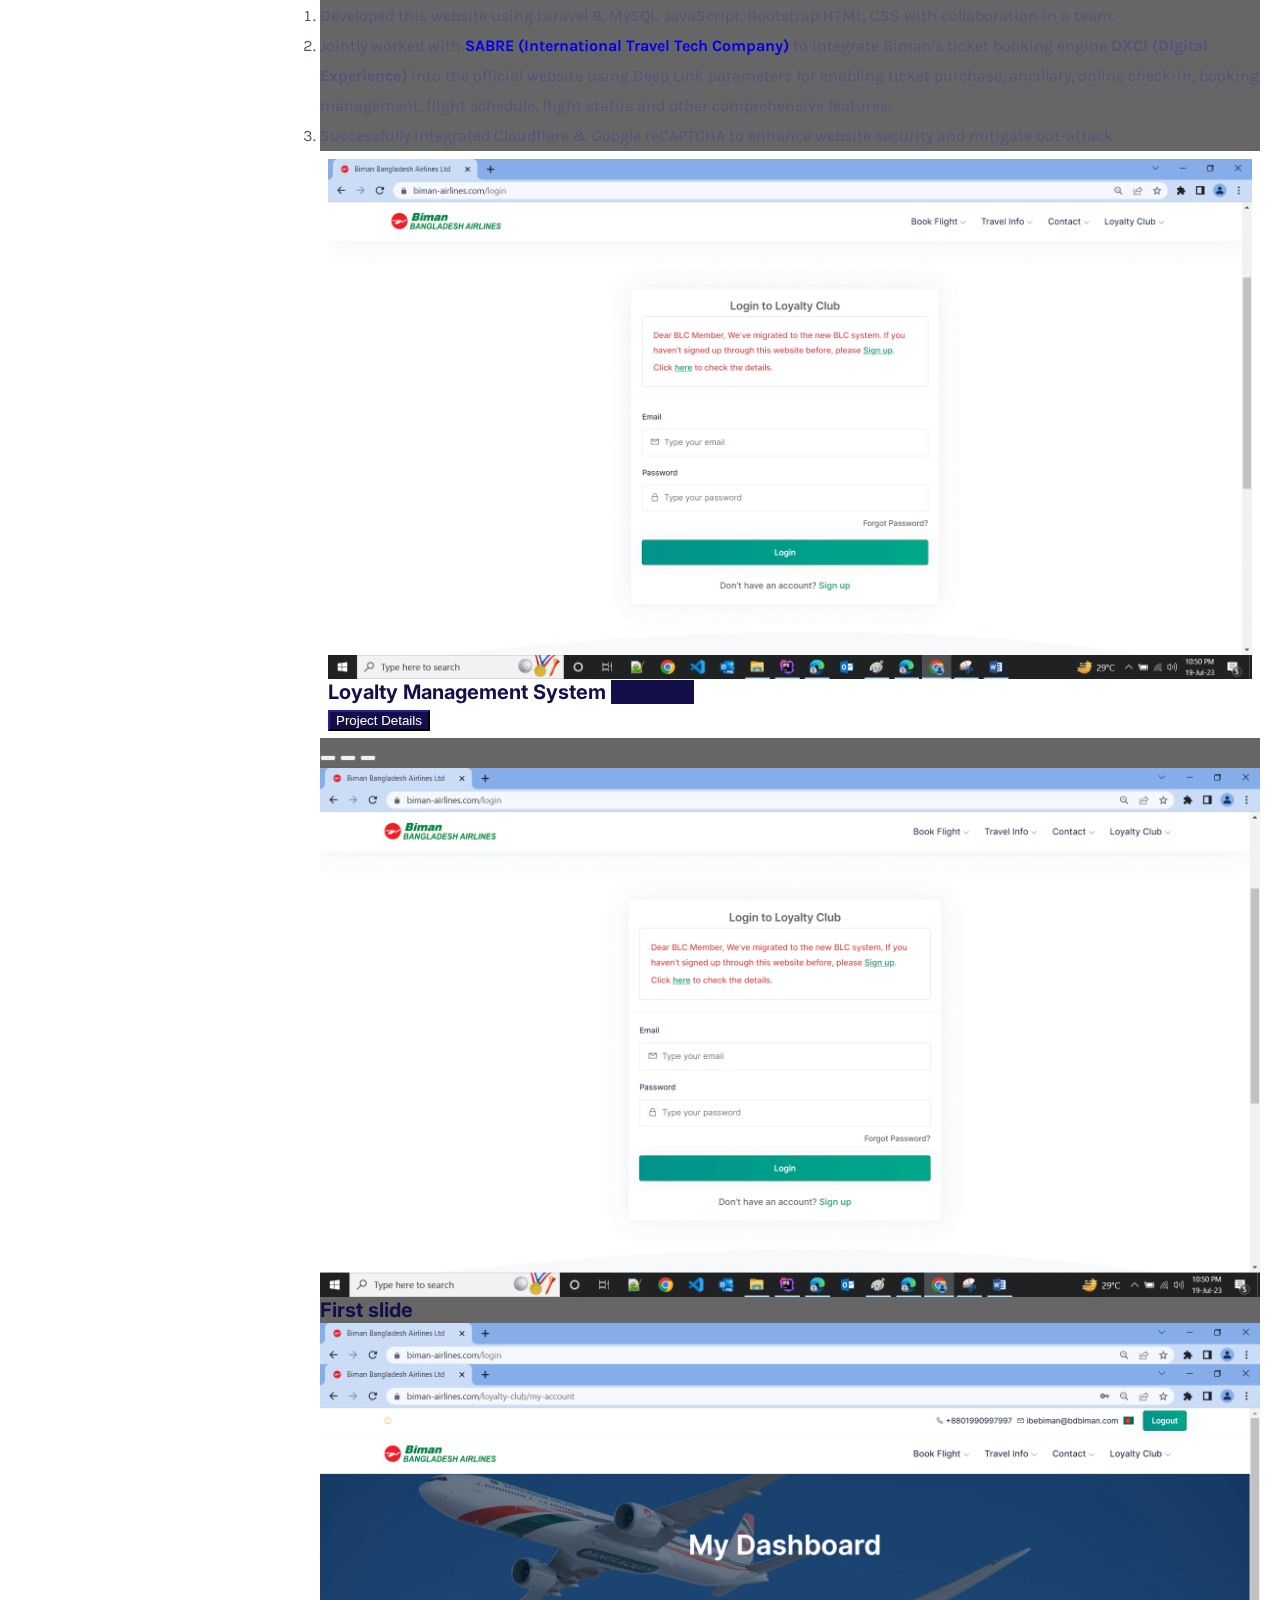
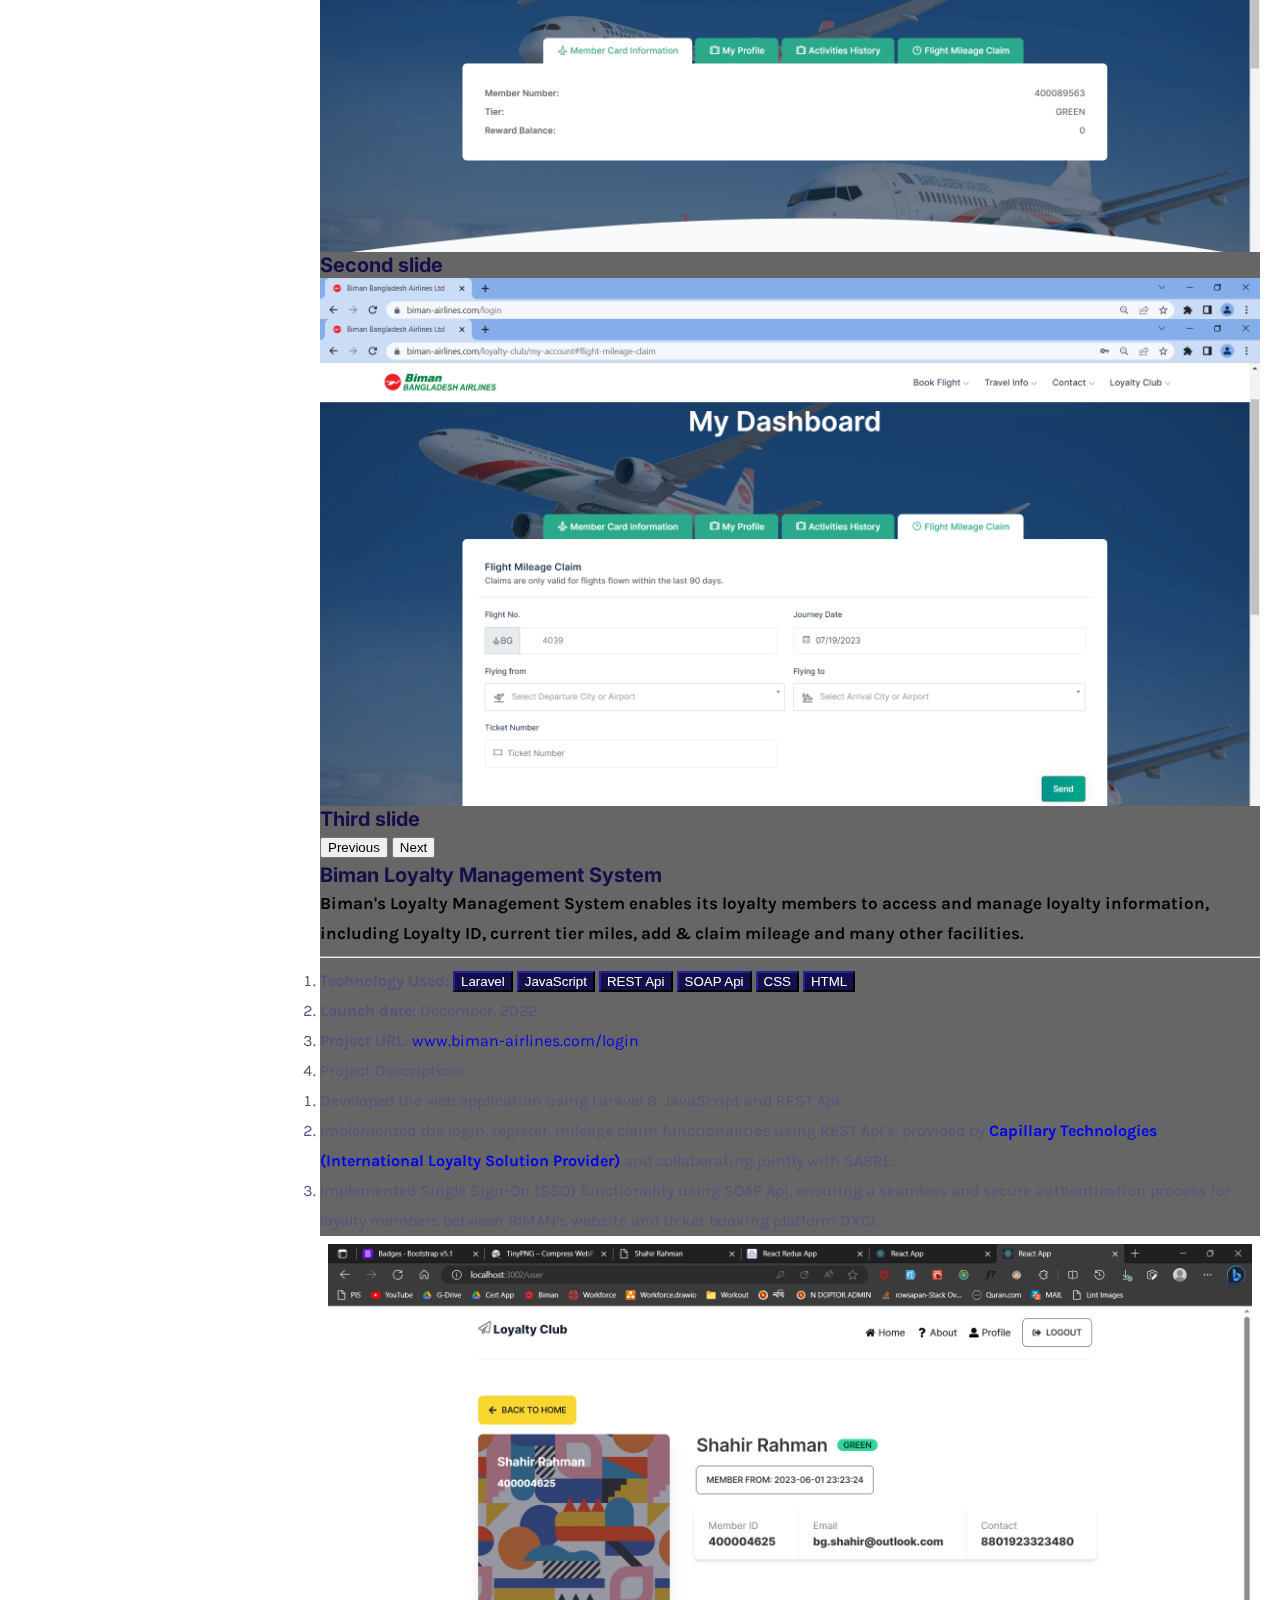
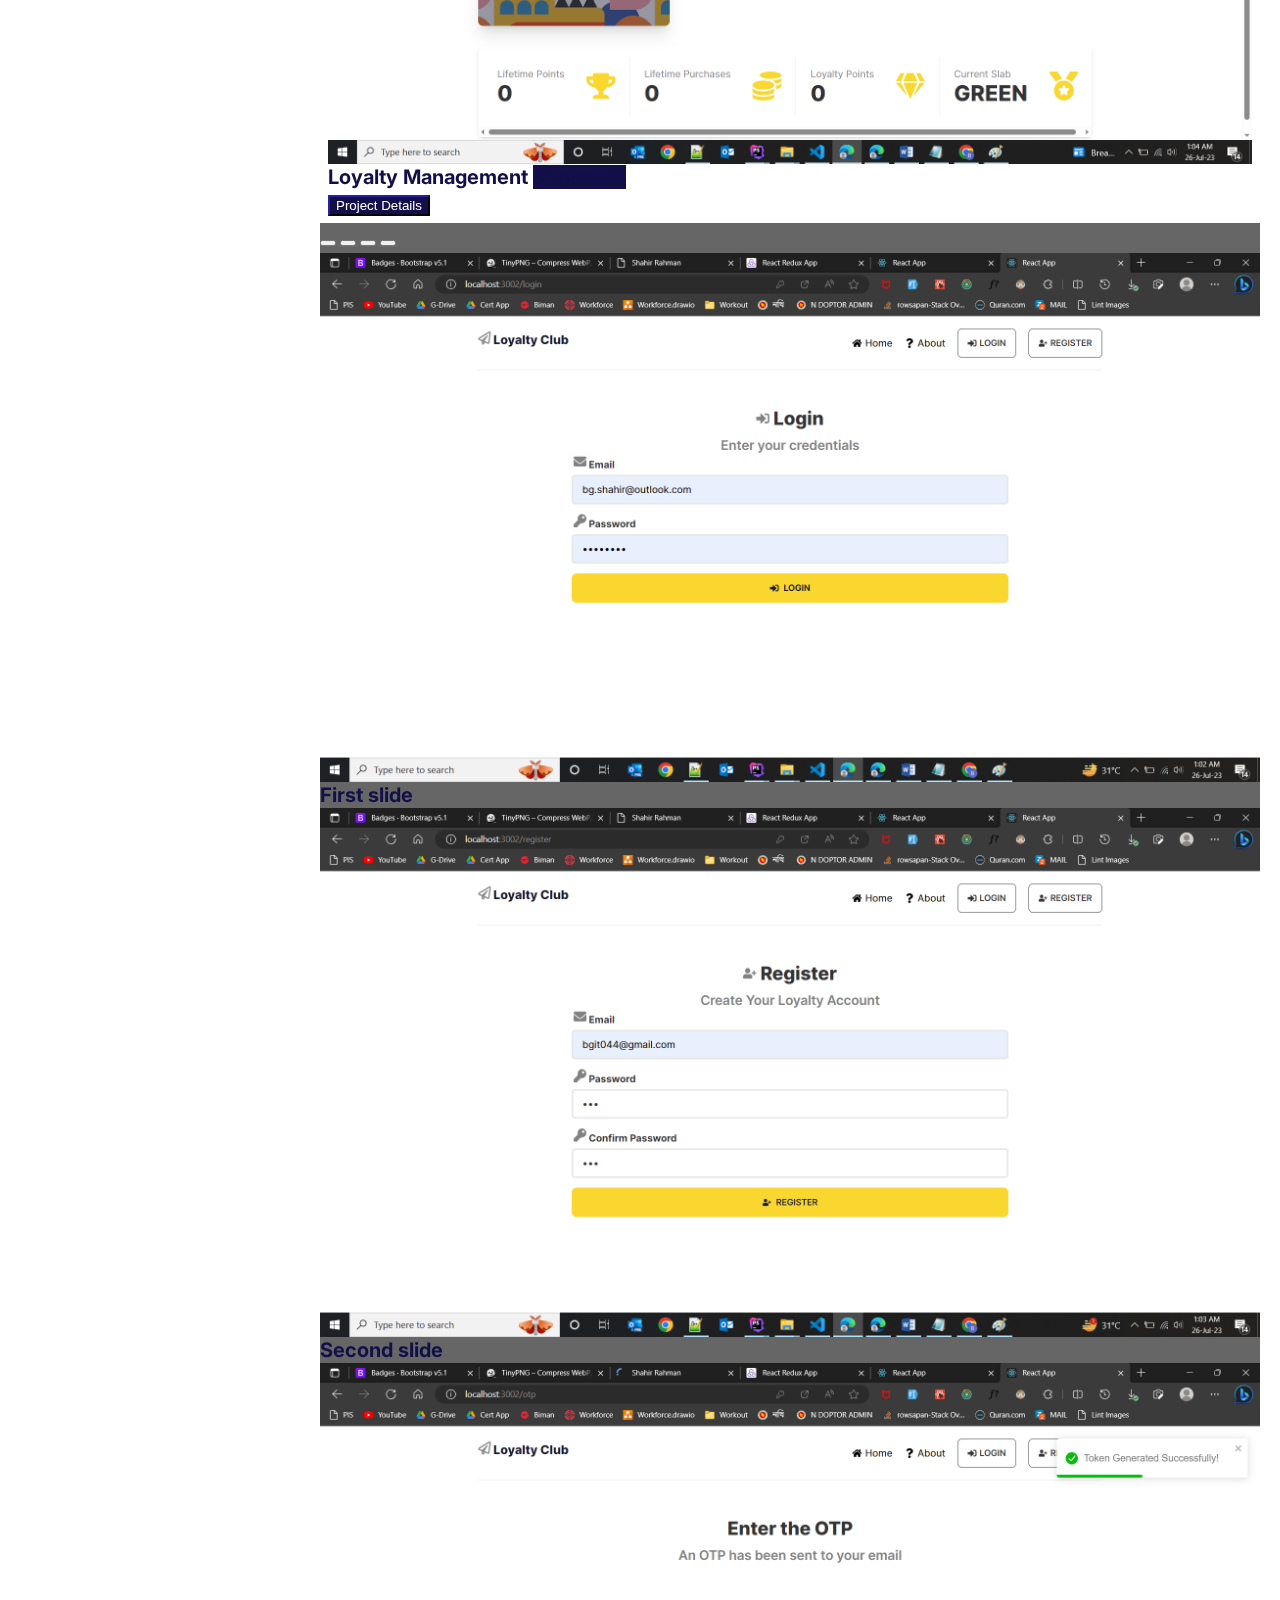
==== commit 485ef3cc: "google tag addition" ====
--- a/index.html
+++ b/index.html
@@ -9,6 +9,15 @@
 <html lang="en"> <!--<![endif]-->
 
 <head>
+    <!-- Google tag (gtag.js) -->
+    <script async src="https://www.googletagmanager.com/gtag/js?id=G-ZLF4CTZBYN"></script>
+    <script>
+        window.dataLayer = window.dataLayer || [];
+        function gtag(){dataLayer.push(arguments);}
+        gtag('js', new Date());
+
+        gtag('config', 'G-ZLF4CTZBYN');
+    </script>
 
     <meta http-equiv="Content-Type" content="text/html; charset=utf-8"/>
 
@@ -551,7 +560,7 @@
                     <div class="row align-items-md-stretch">
                         <div class="col-md-12">
                             <div class="h-100 p-5 bg-light rounded-3">
-                            <h2>My Skills</h2>
+                            <h2 class="text-center">My Skills</h2>
                             <hr>
                             <div class="m-4">
                                 <h5 class="mb-2">Frontend Technology: </h5>
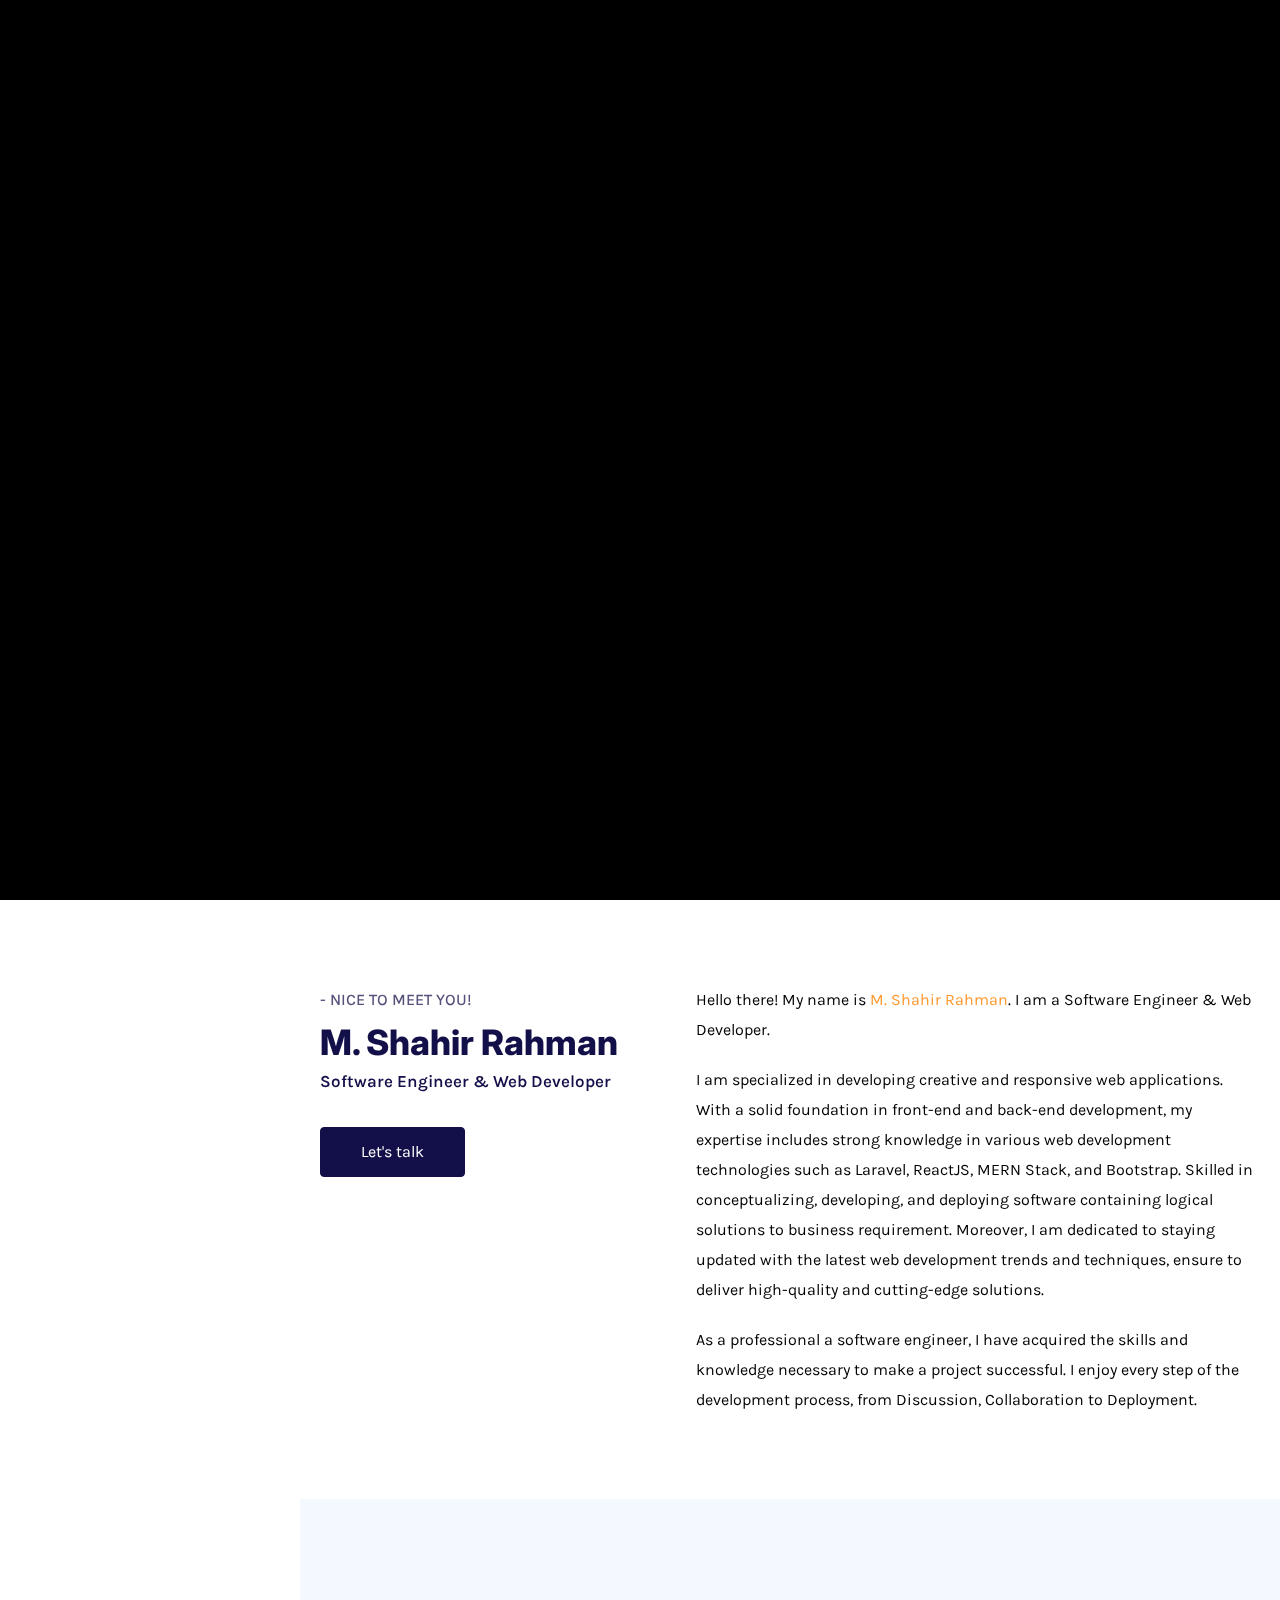
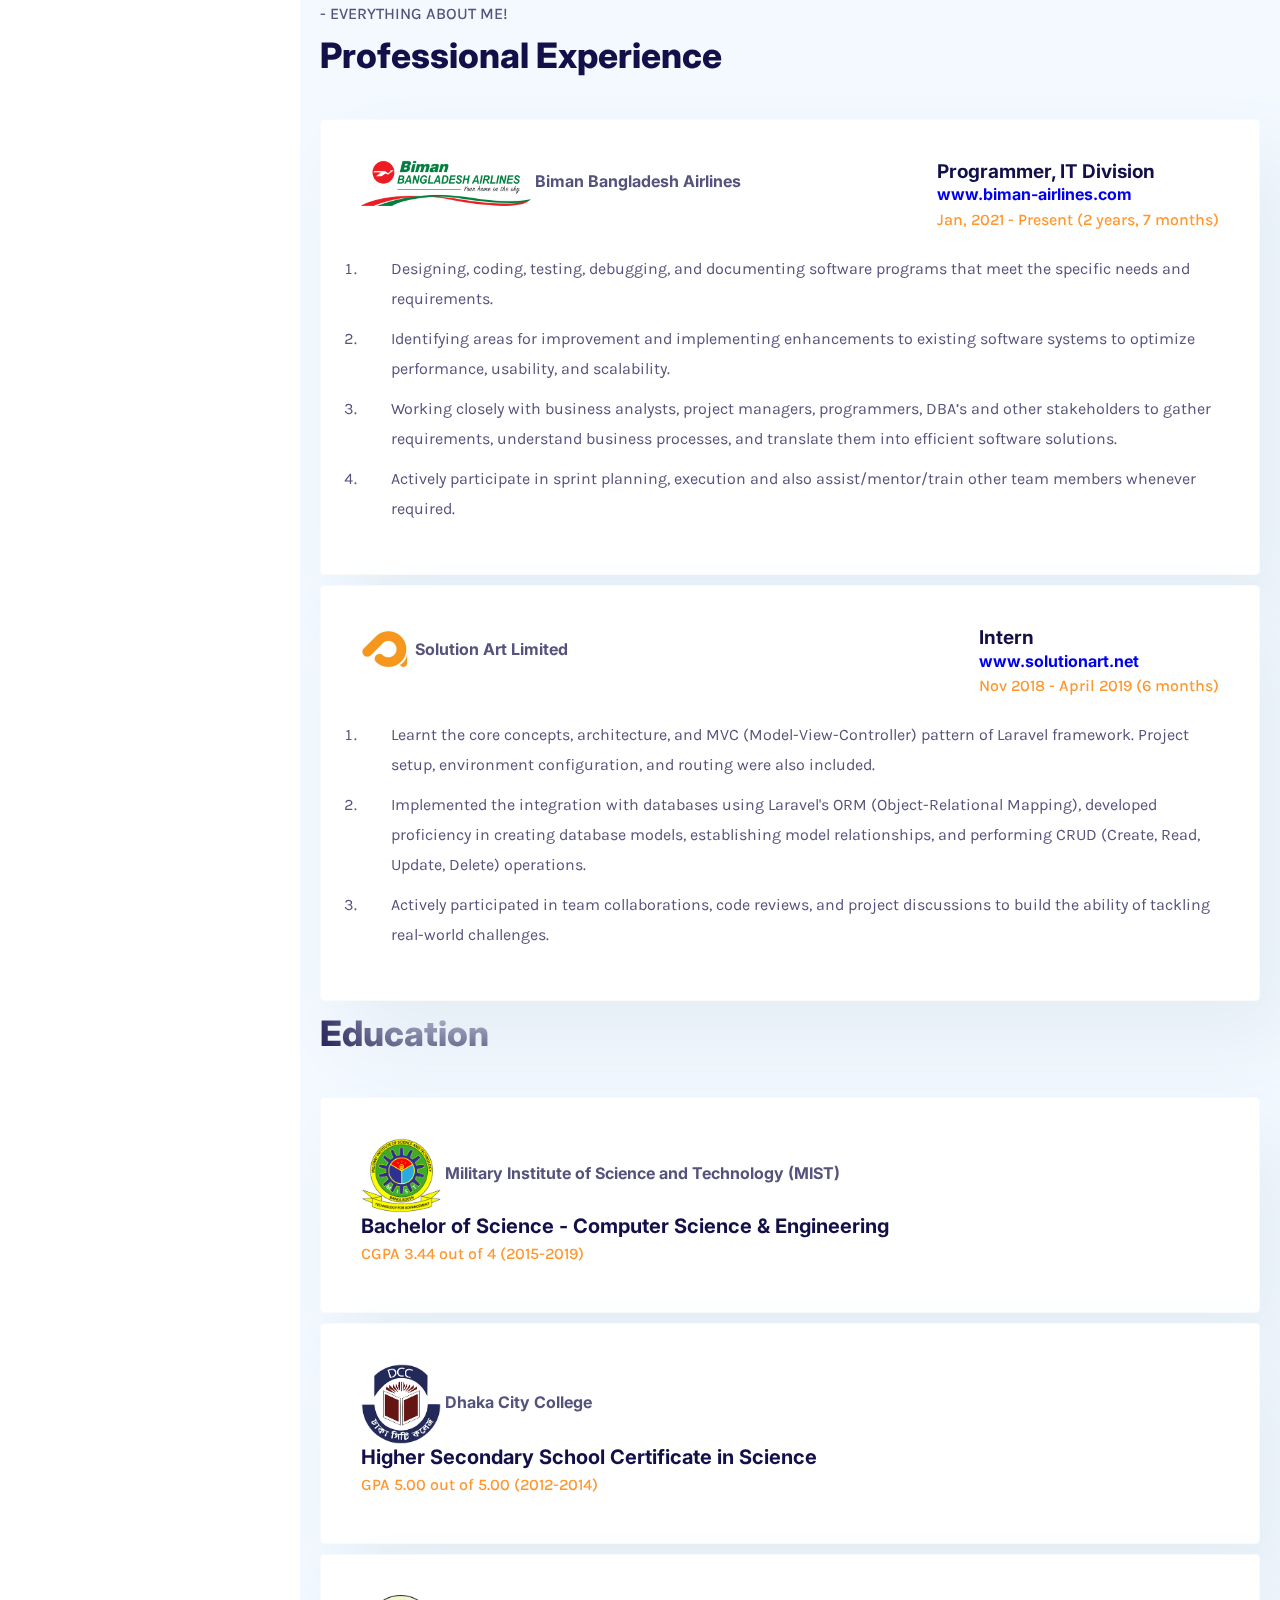
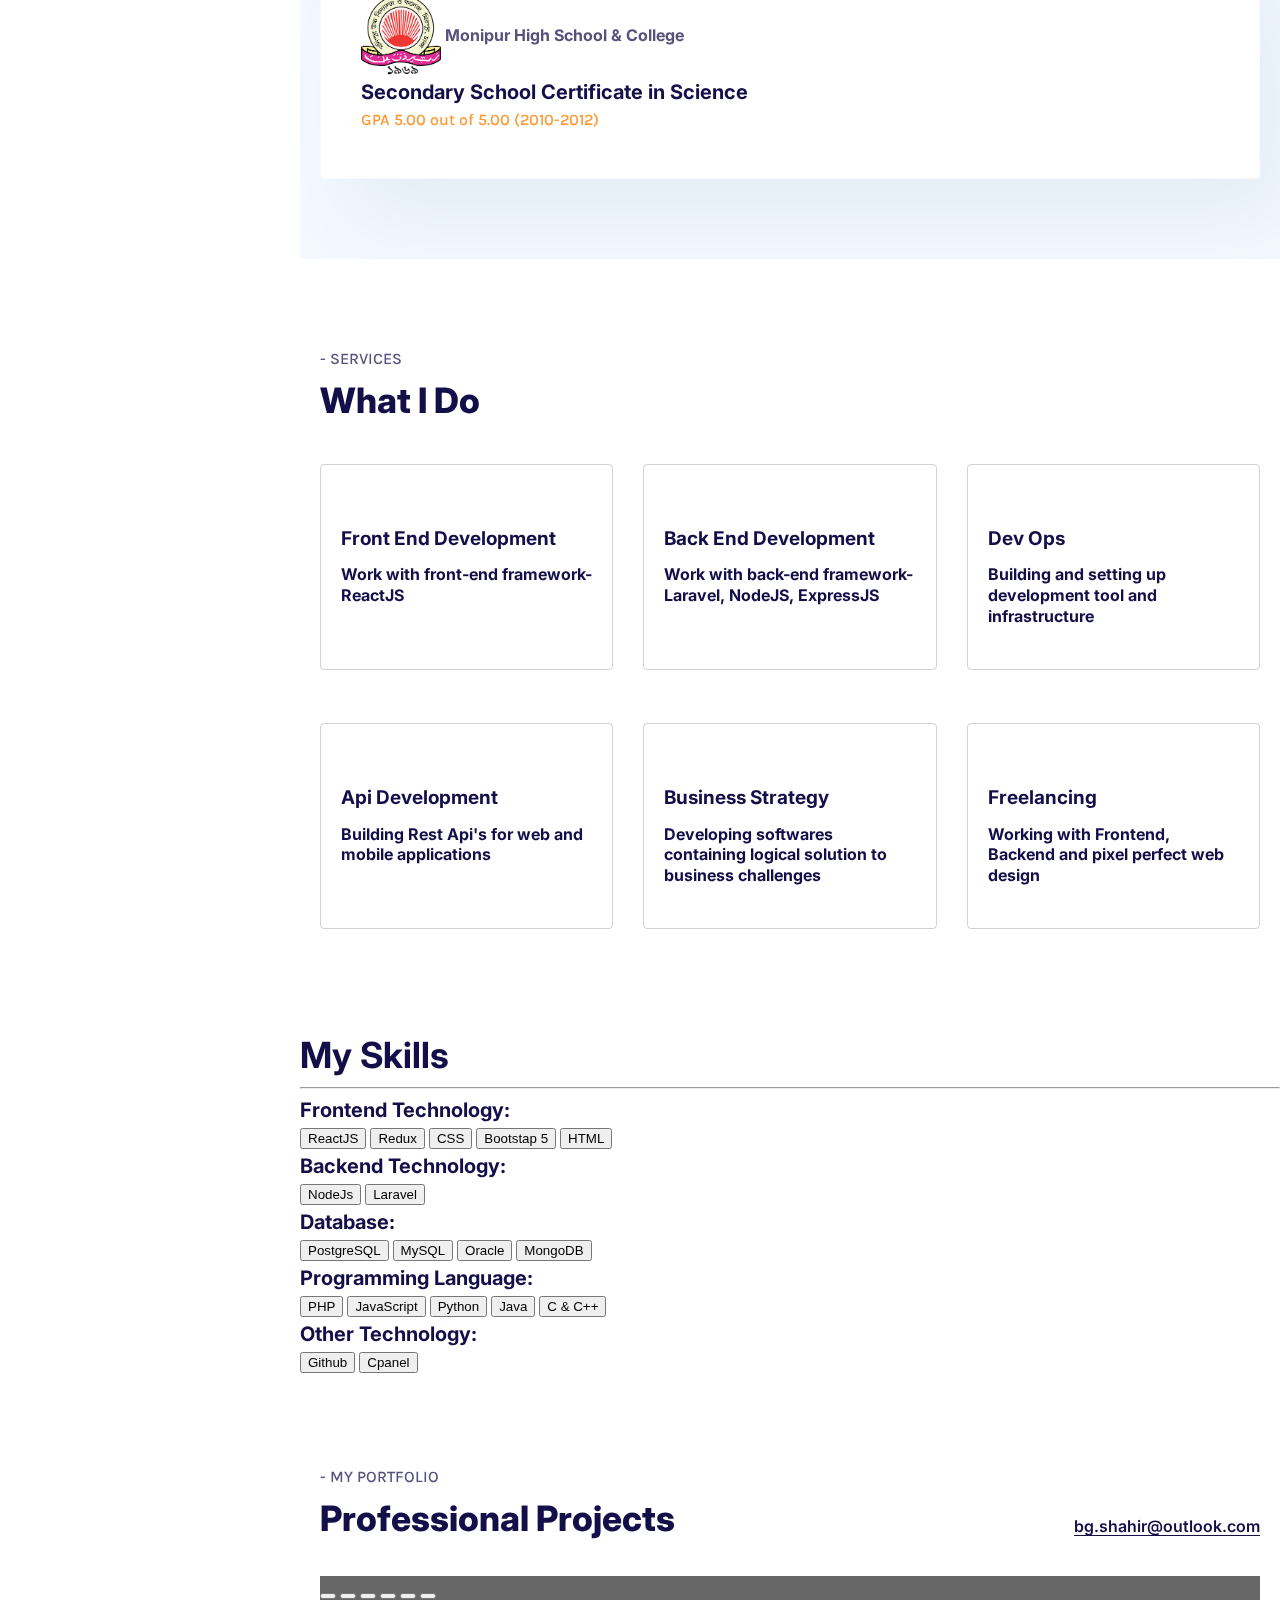
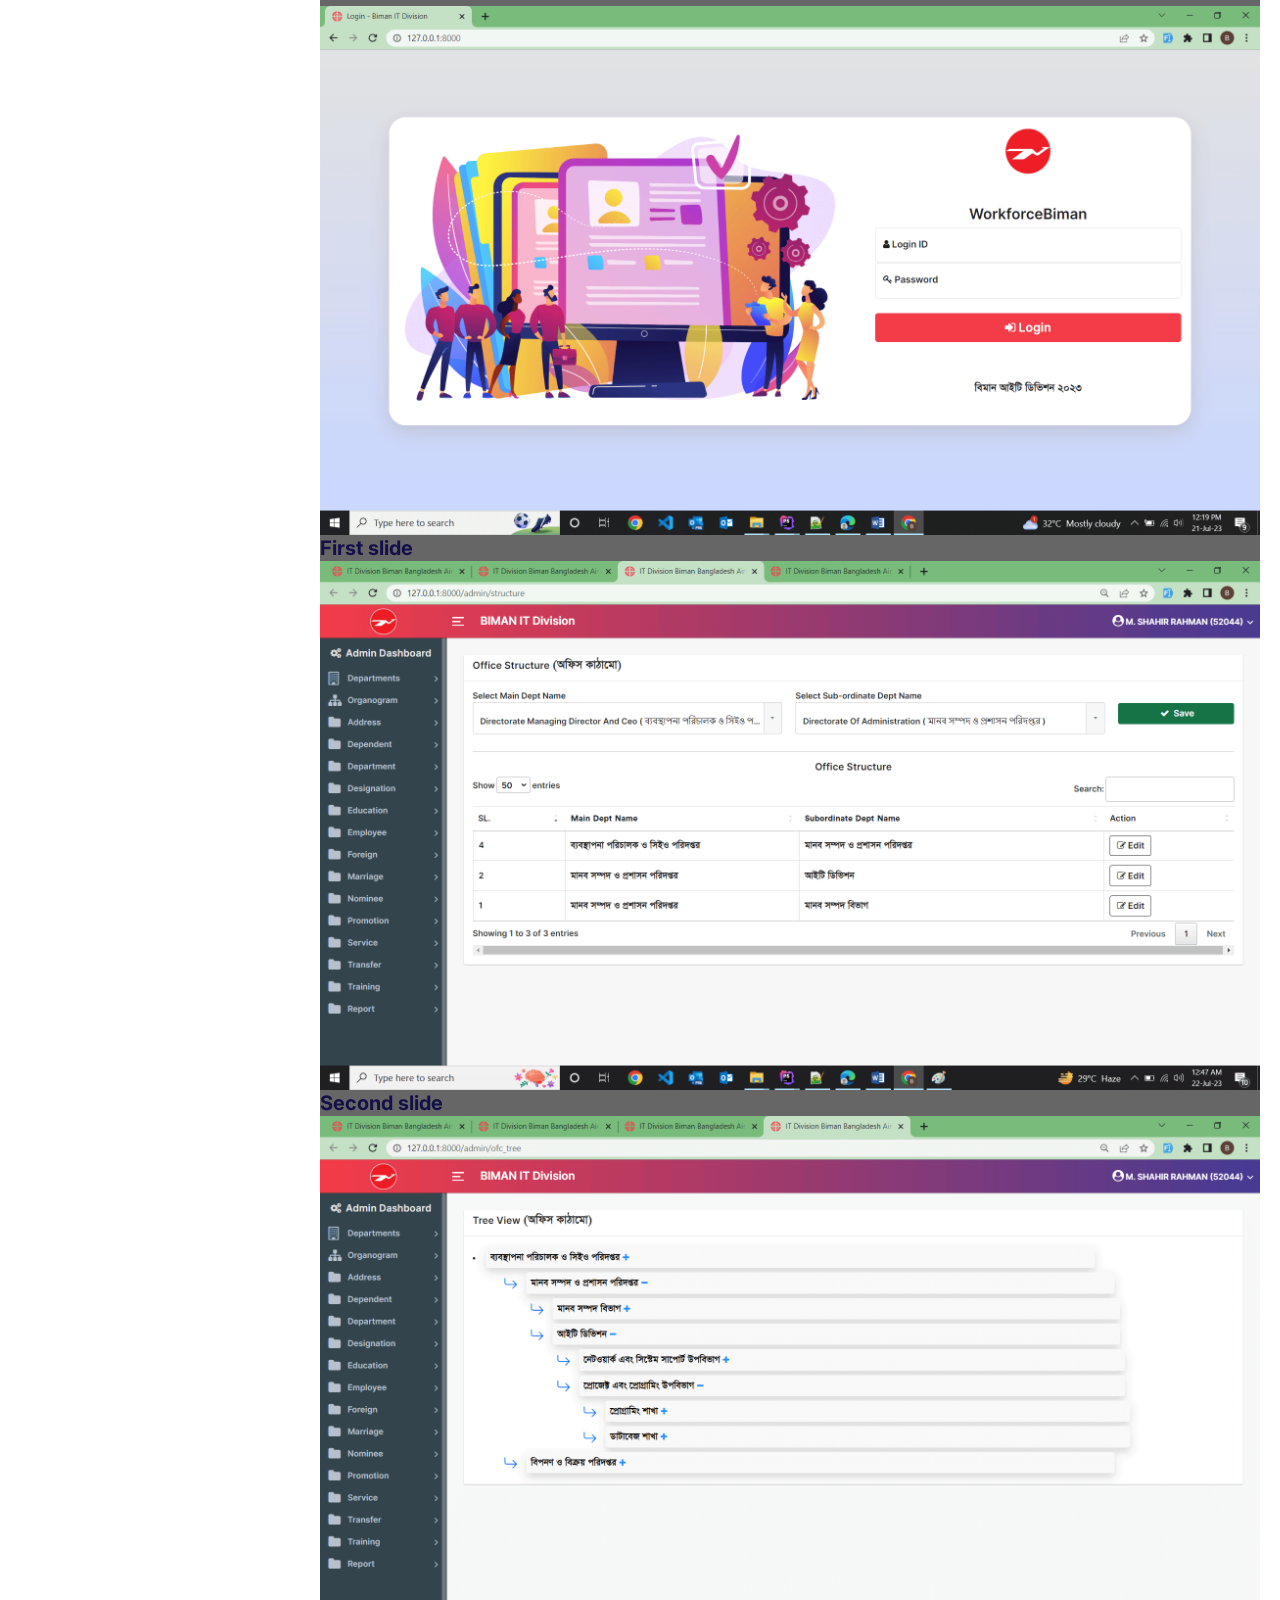
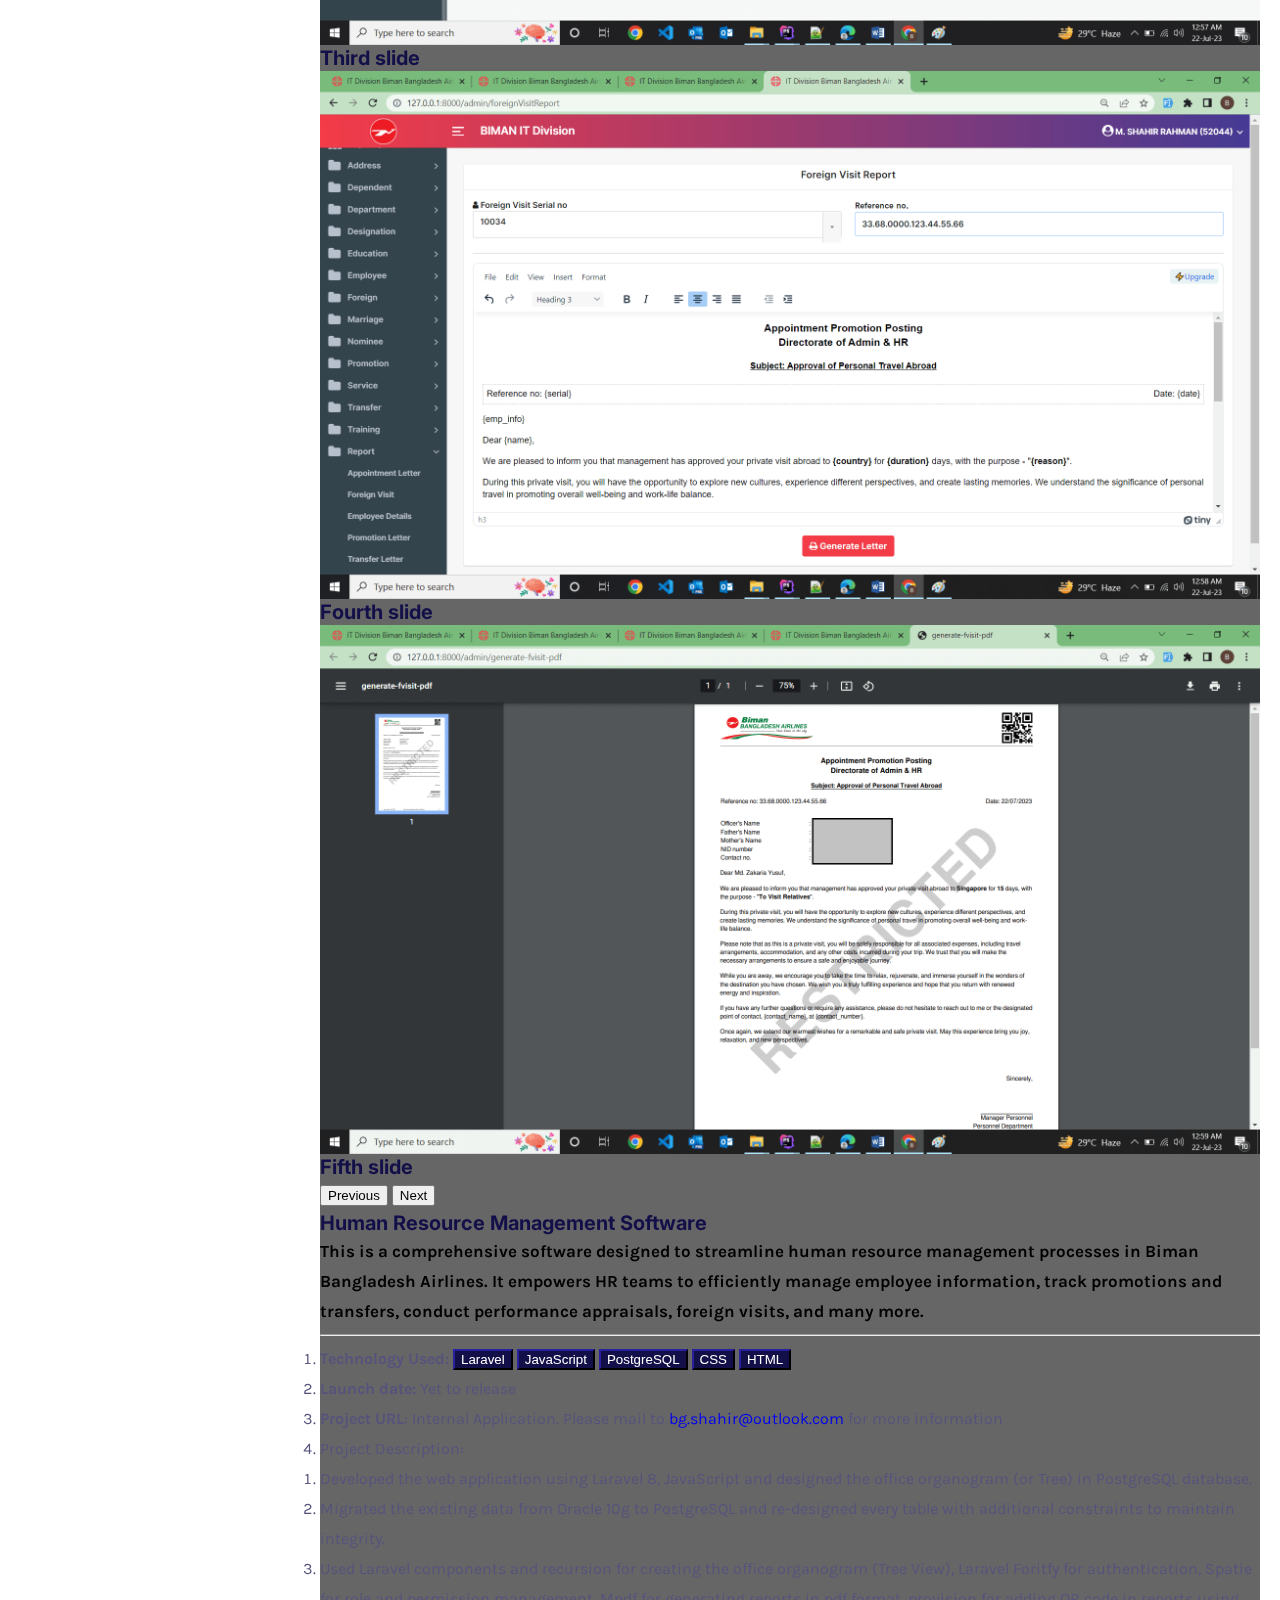
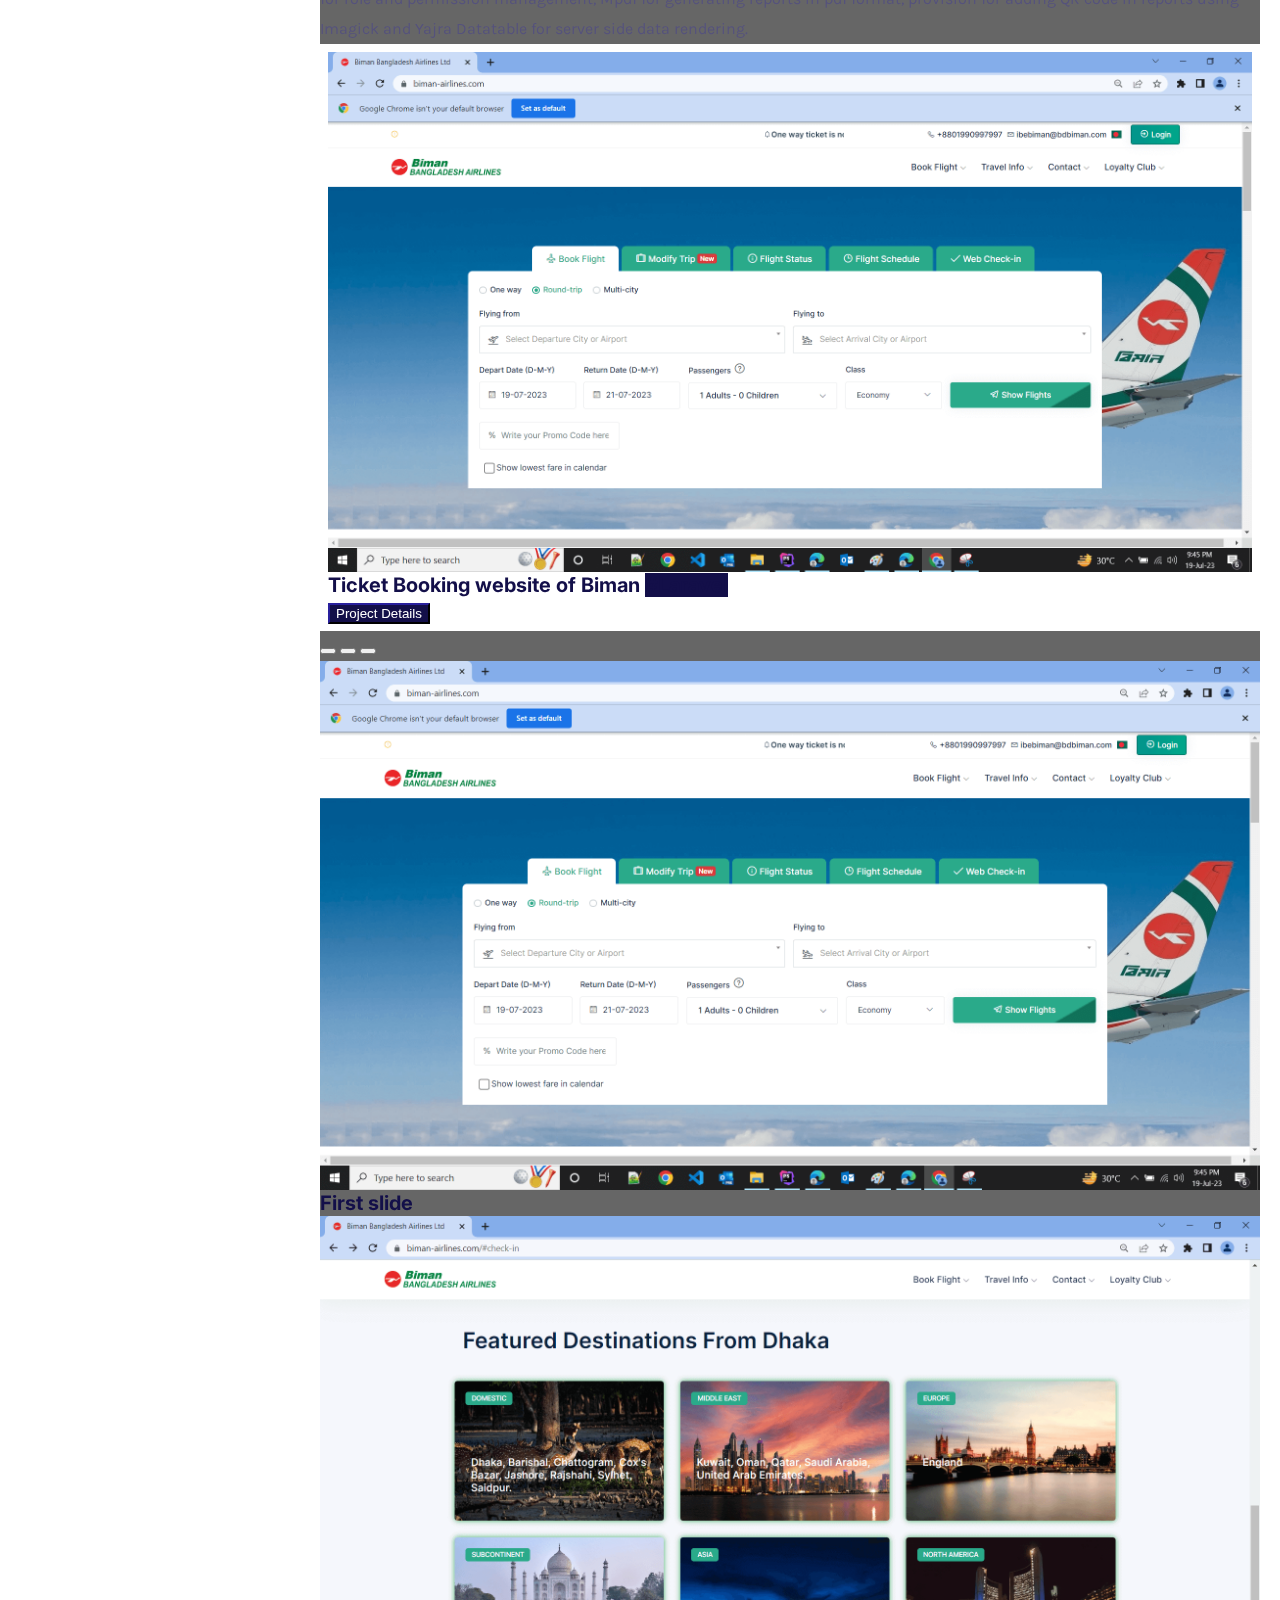
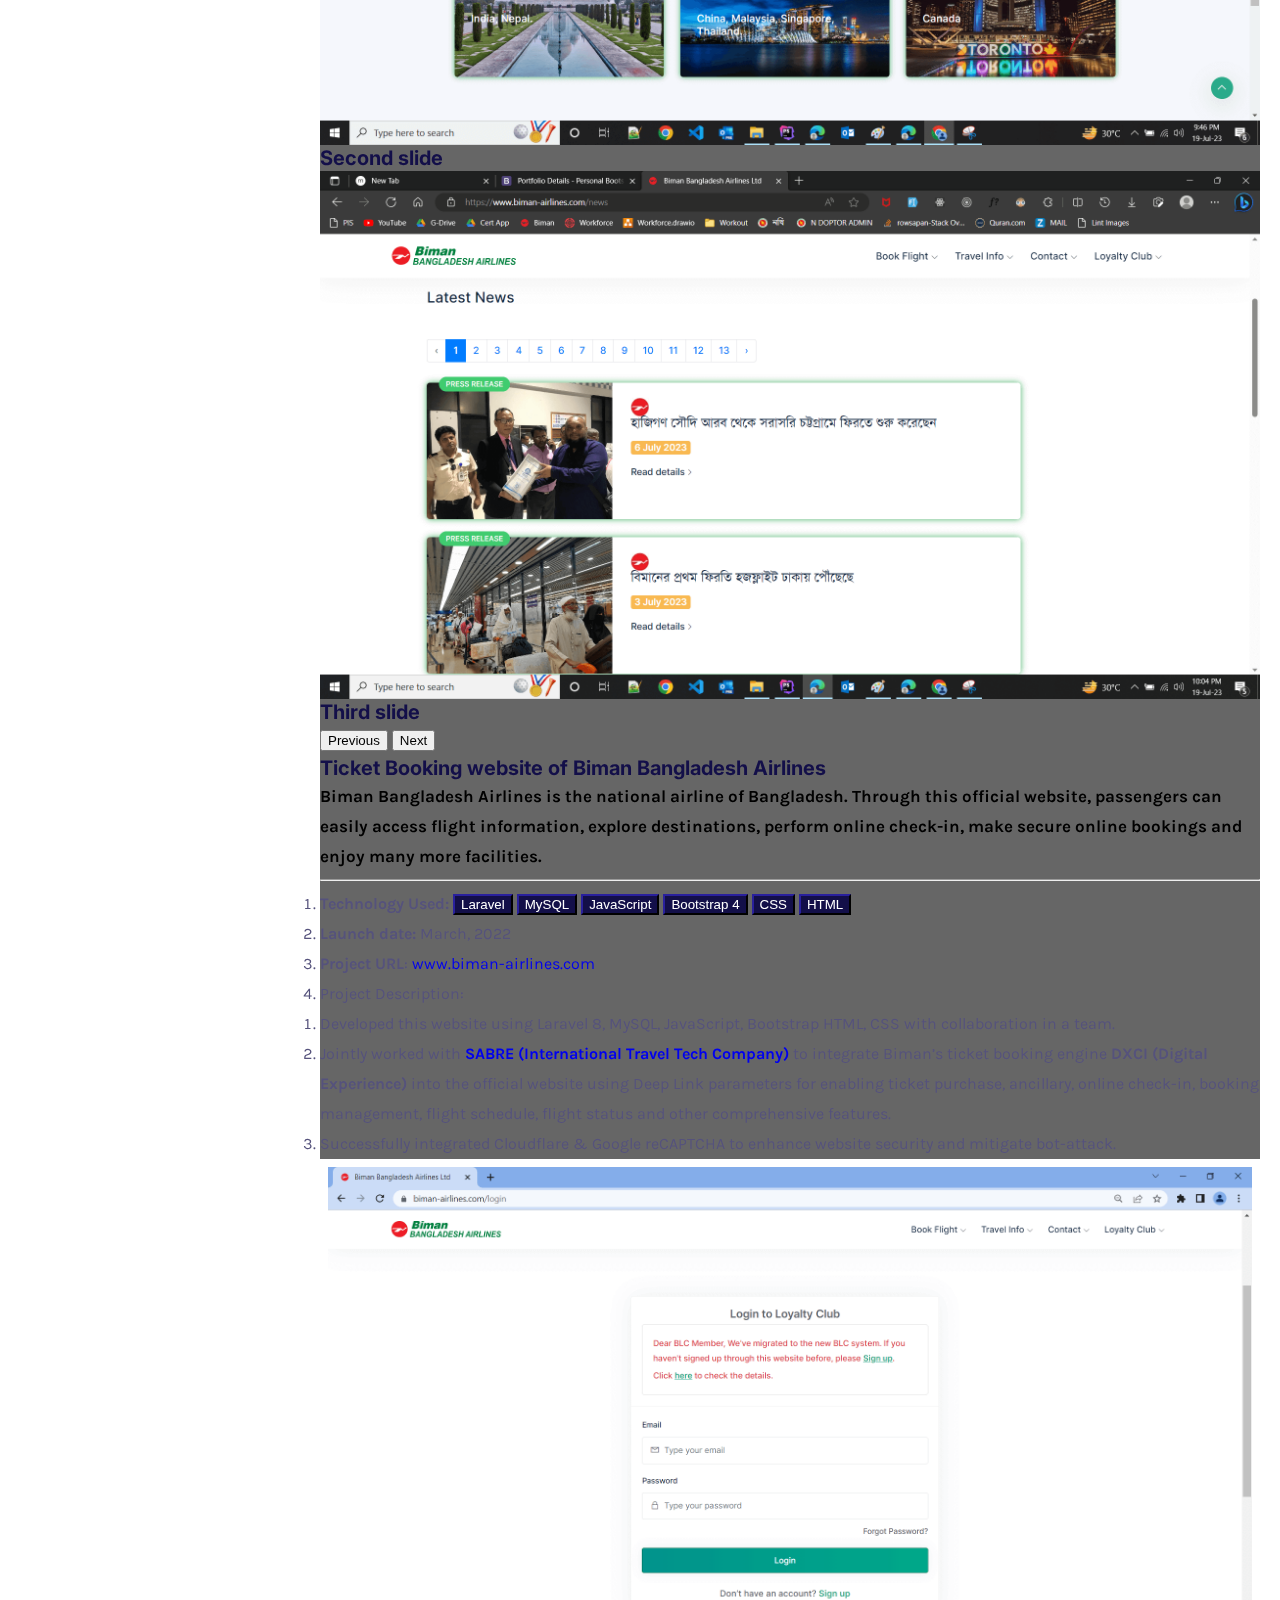
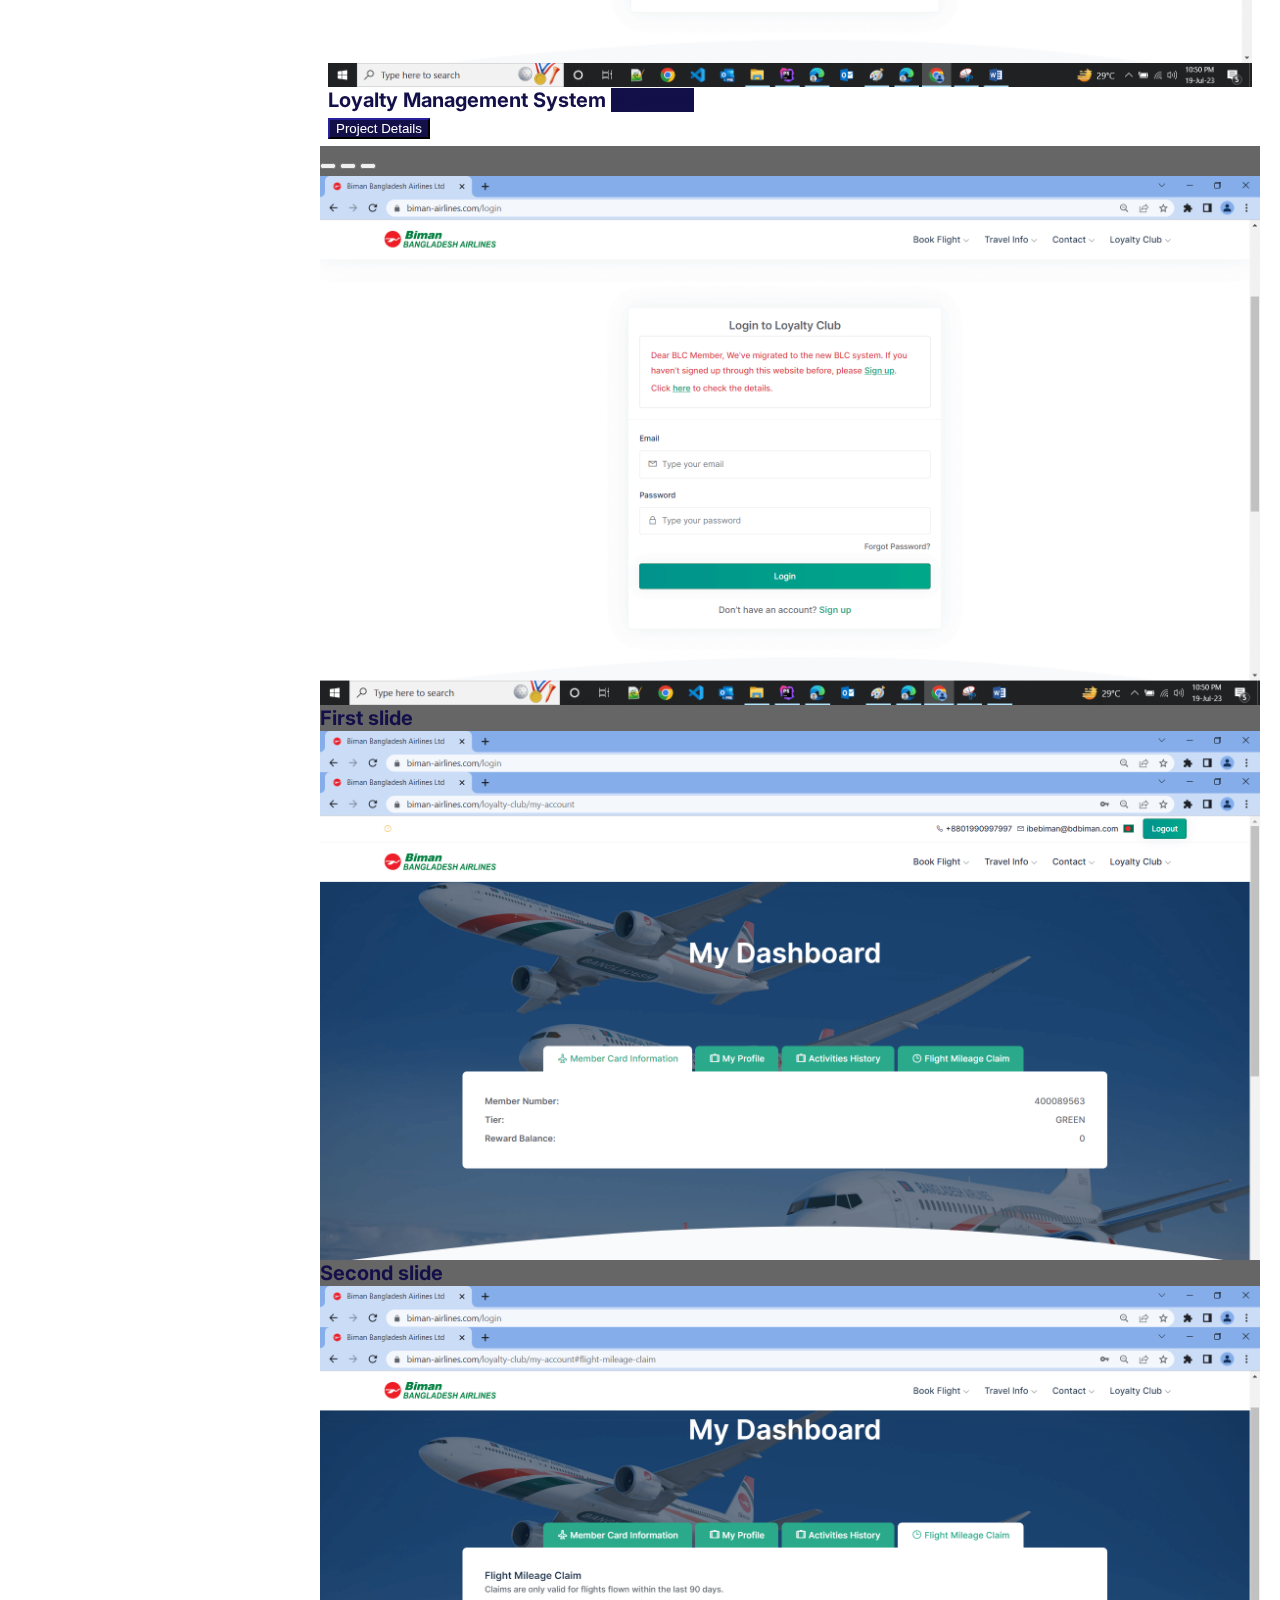
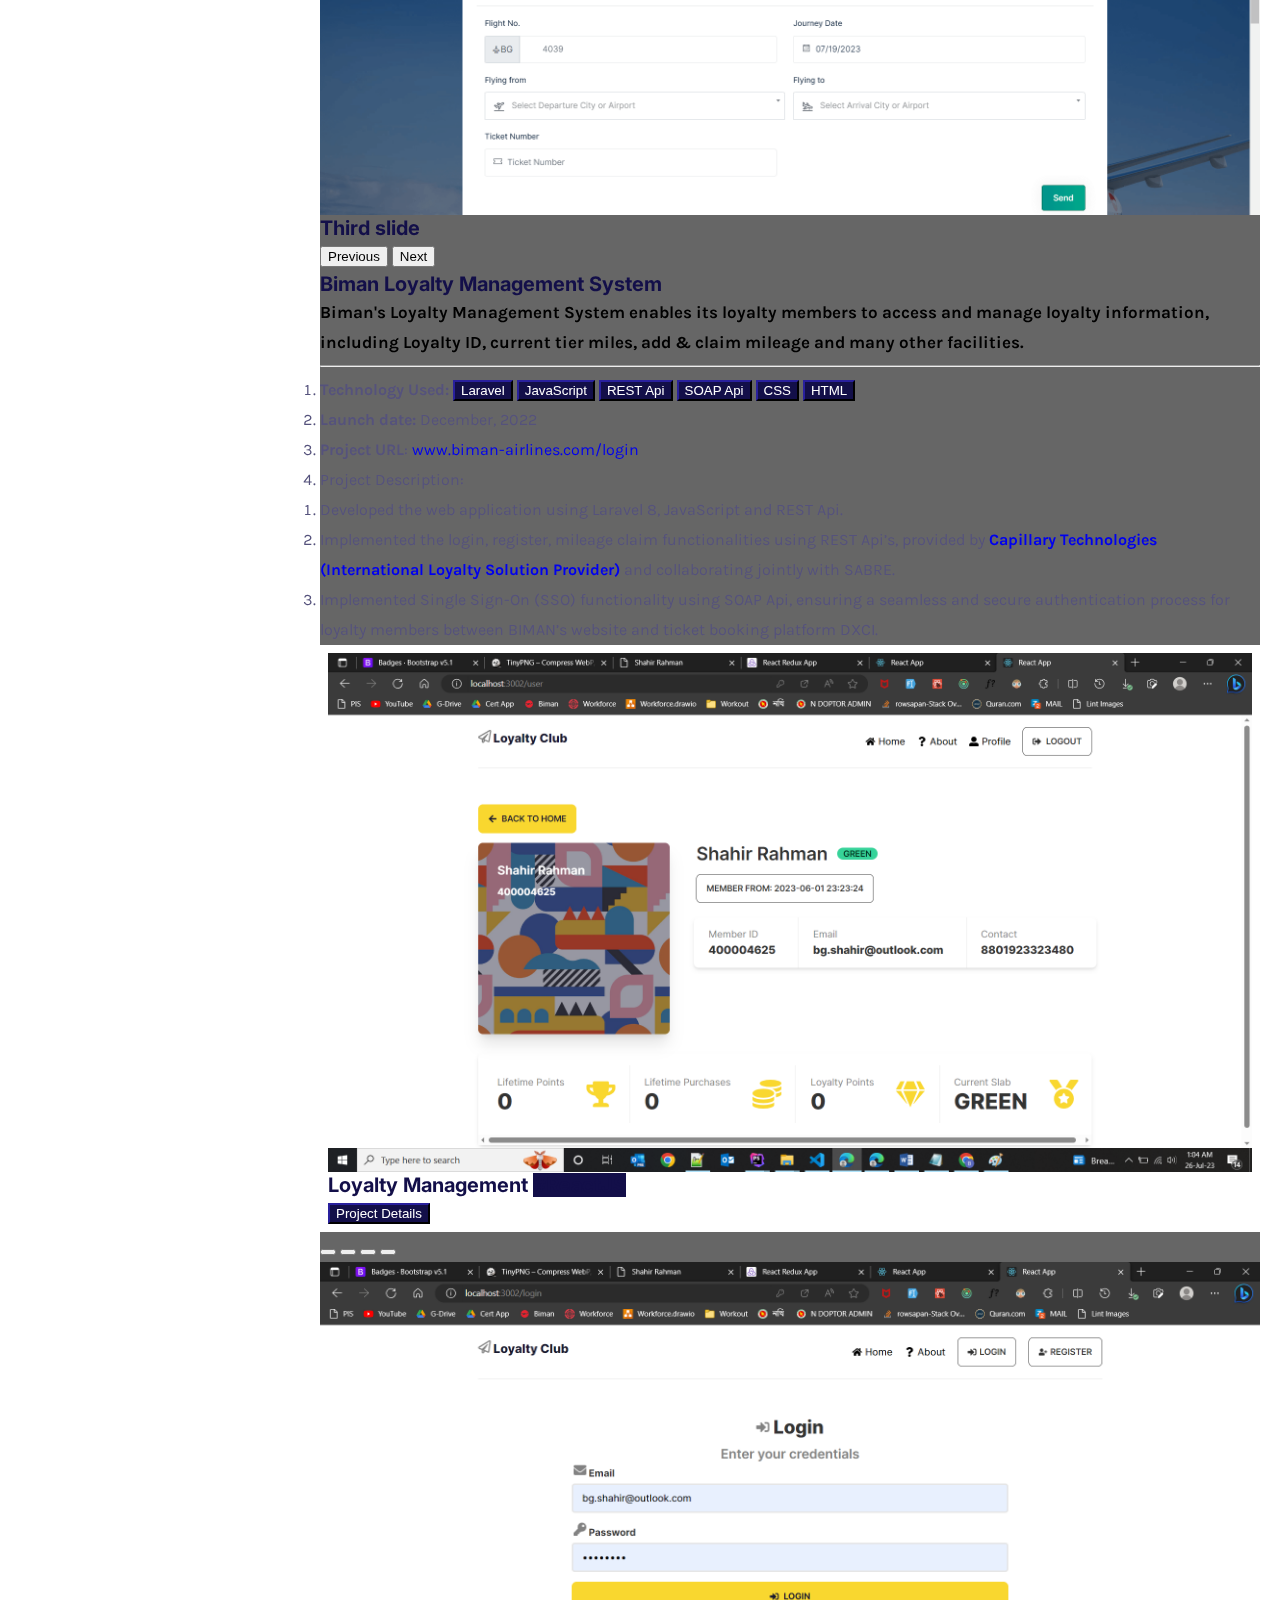
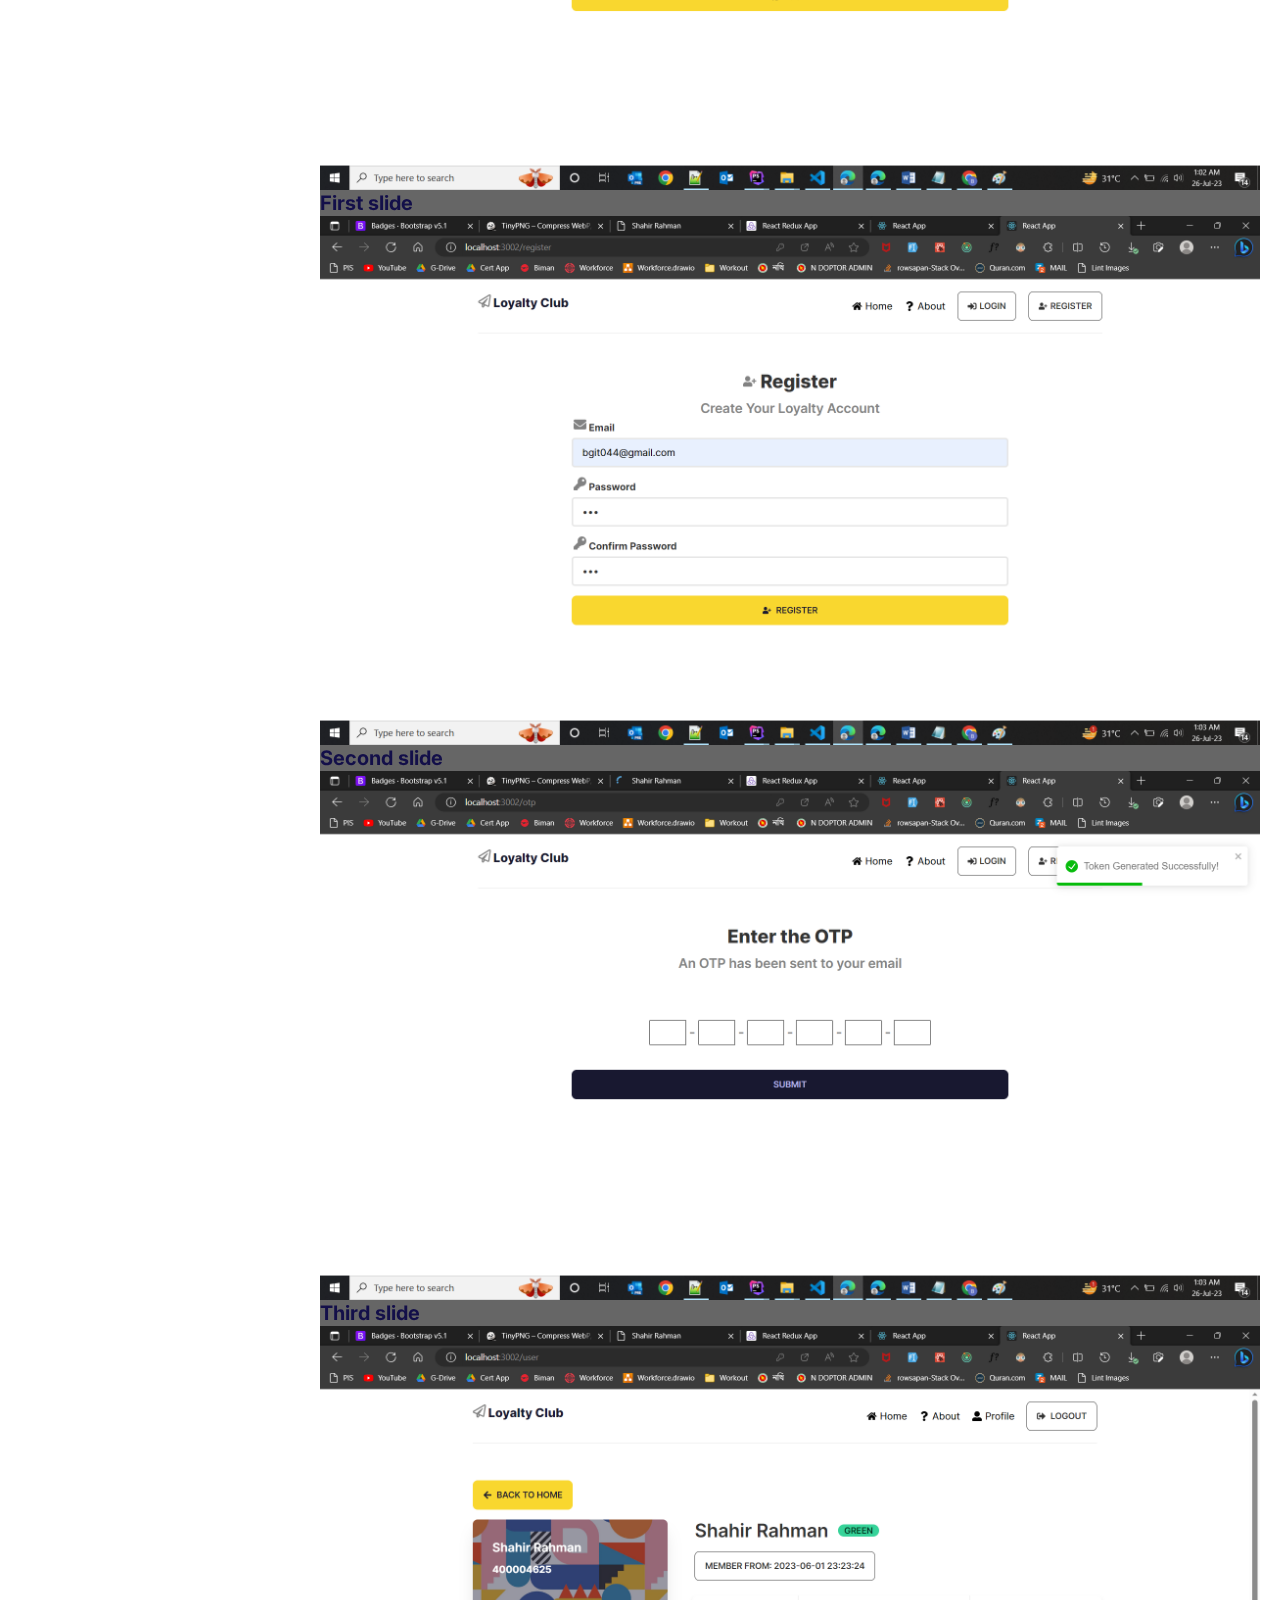
==== commit 00196f34: "Update index.html remove HRMS project" ====
--- a/index.html
+++ b/index.html
@@ -604,20 +604,19 @@
                             <div class="service_list">
                                 <div class="row row-cols-1 row-cols-md-2 g-4">
                                     <!-- Hidden Modal for project HRMS S-->
-                                    <div class="col">
+				    <!--  <div class="col">
                                         <div class="card" style="padding: .5rem">
                                             <img src="img/projects/hrms1.png" class="card-img-top" alt="...">
                                             <div class="card-body">
                                                 <h5 class="card-title">Human Resource Management <span class="badge bg-primary">#Laravel</span></h5>
                                                 
                                             </div>
-                                            <!-- Button trigger modal -->
                                             <button type="button" class="btn btn-primary" data-bs-toggle="modal"
                                                     data-bs-target="#hrmsModal">
                                                 <i class="fa fa-eye"></i> Project Details
                                             </button>
                                         </div>
-                                    </div>
+                                    </div> -->
 
                                     <!-- Modal -->
                                     <div class="modal fade" id="hrmsModal" tabindex="-1"
@@ -1493,4 +1492,4 @@
 </script>
 
 </body>
-</html>+</html>
